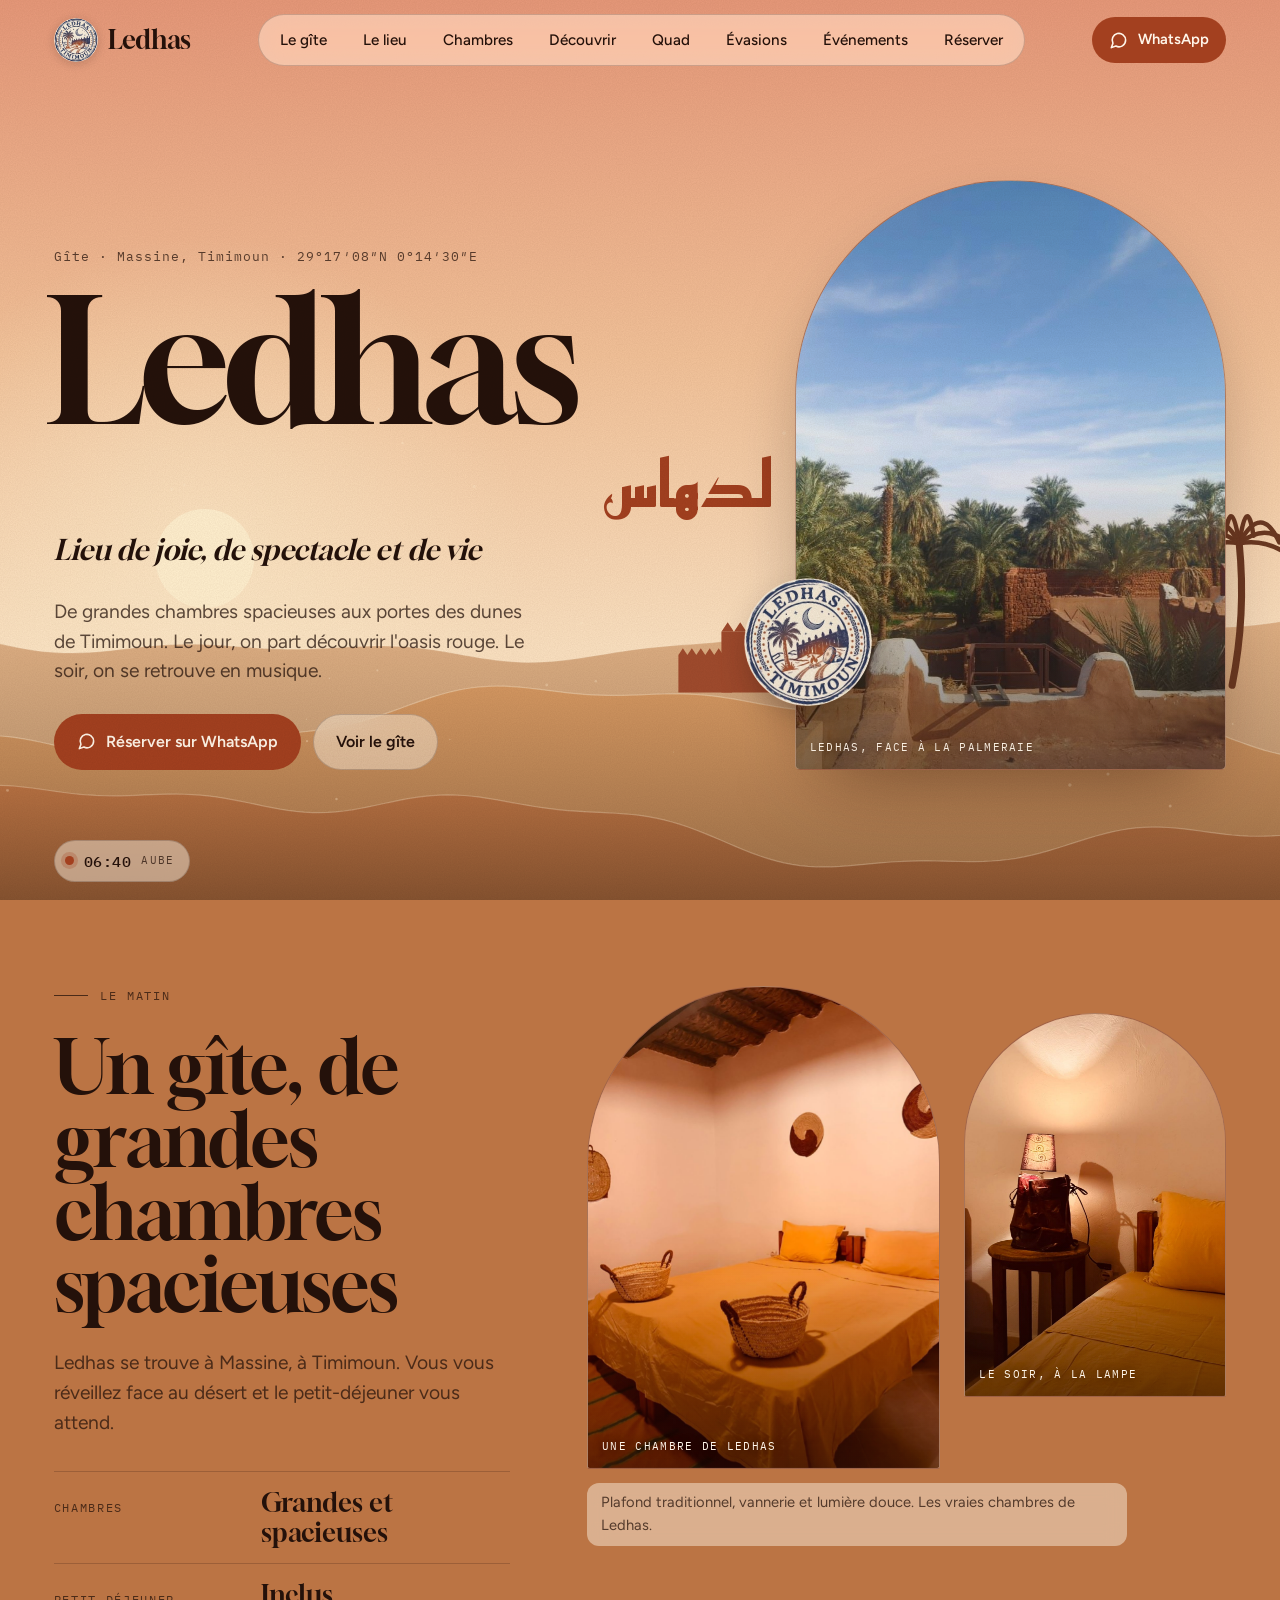
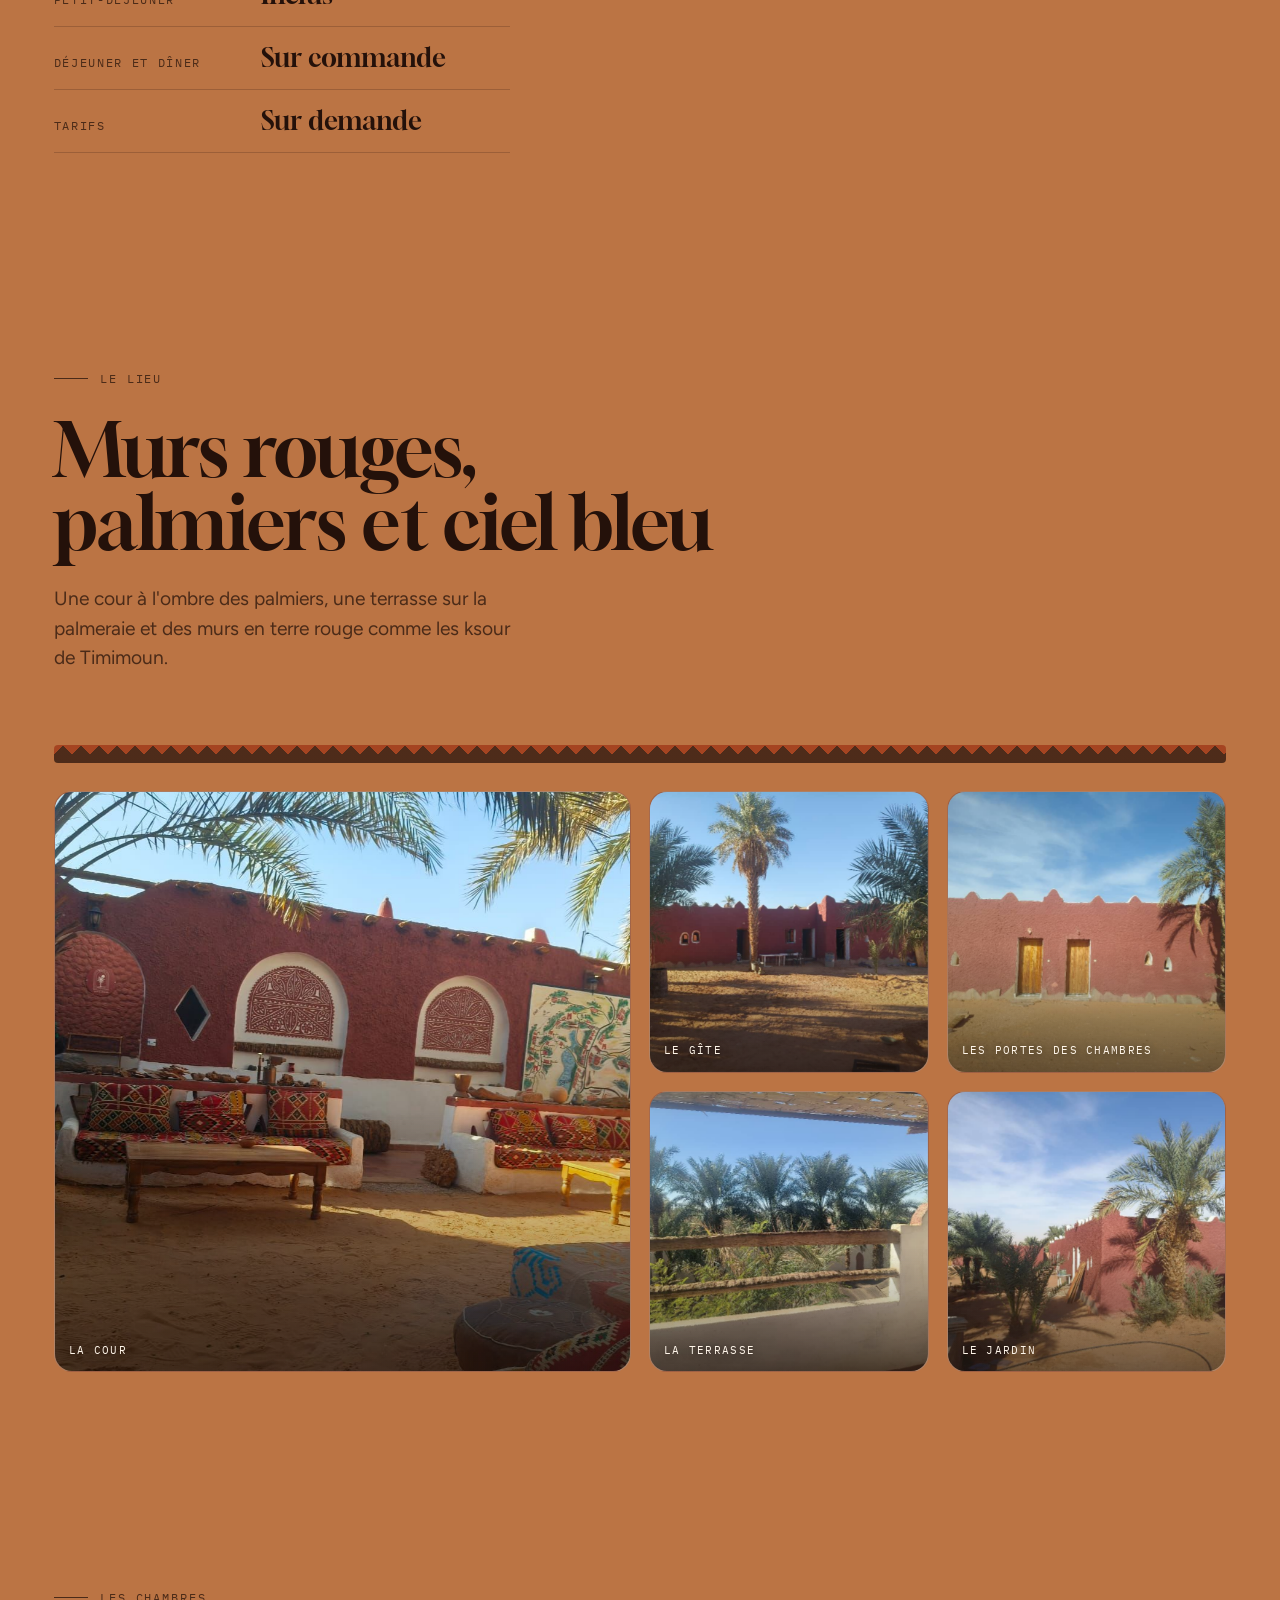
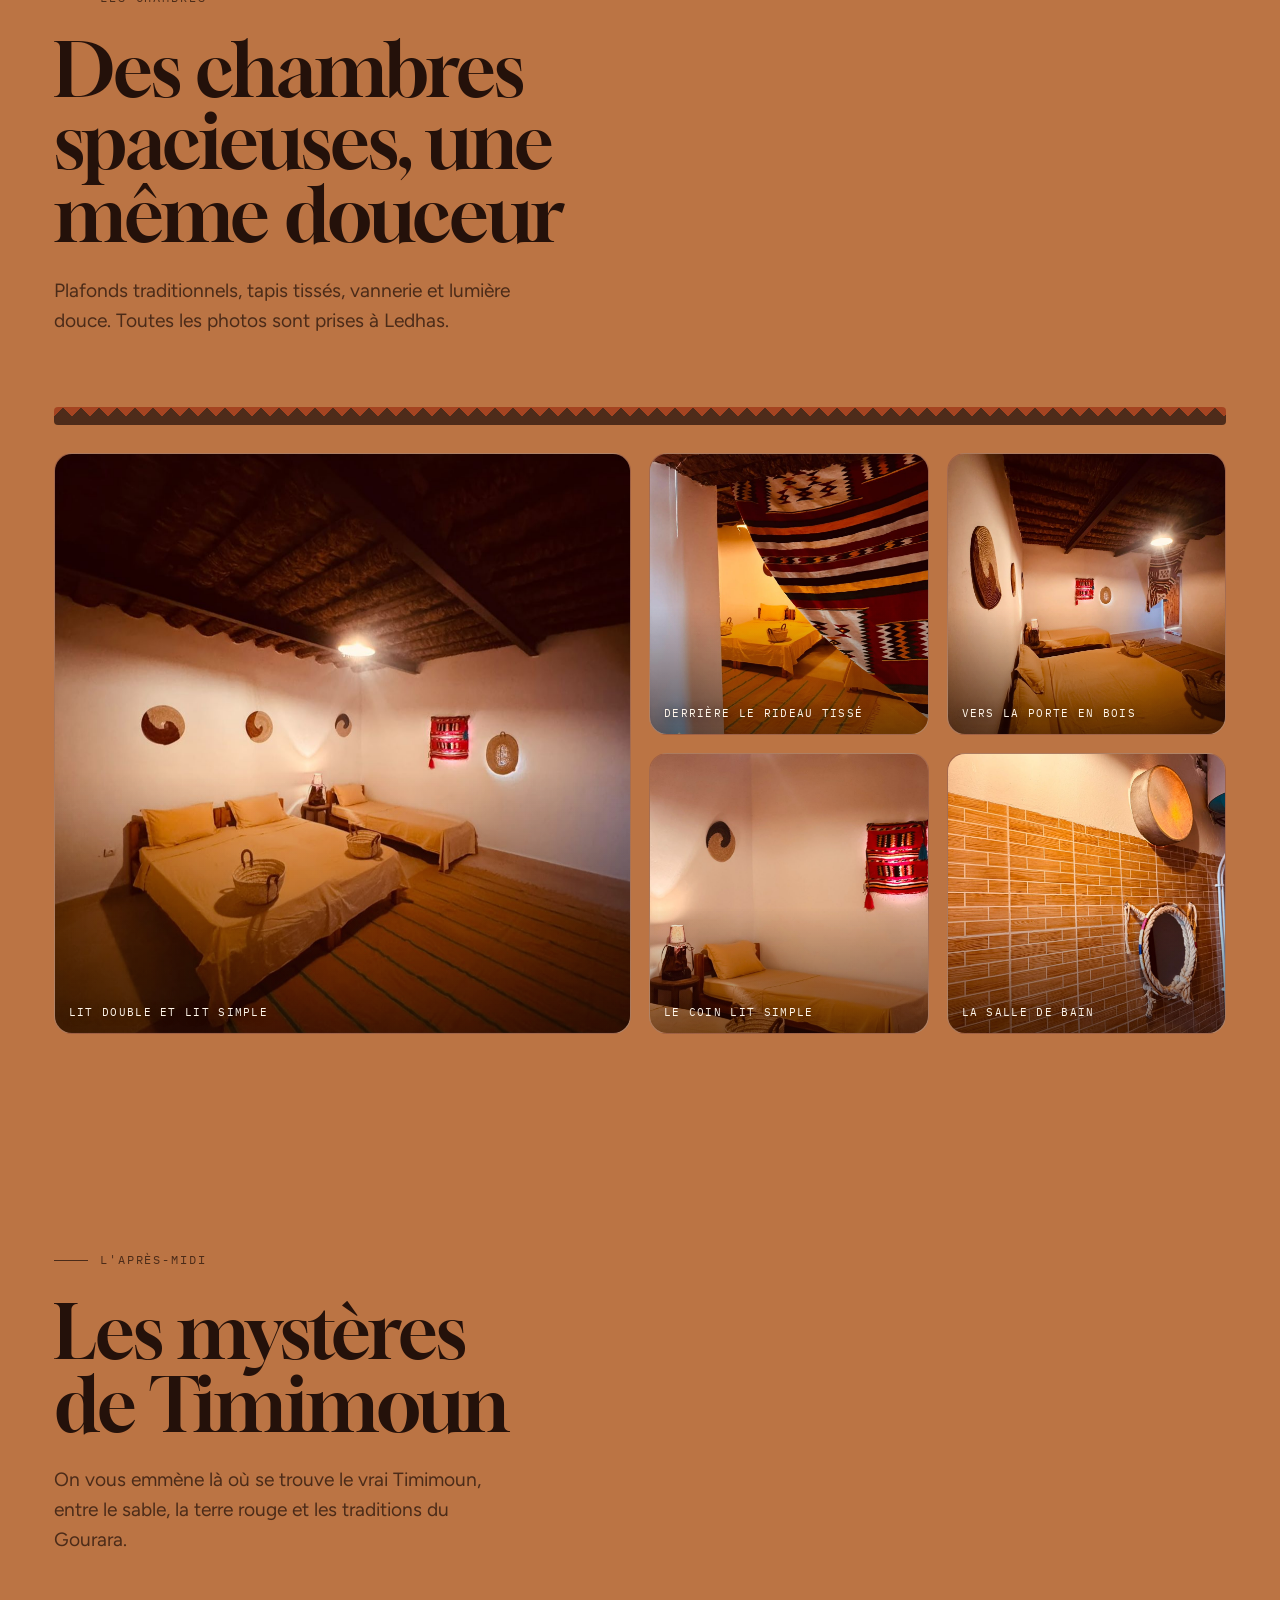
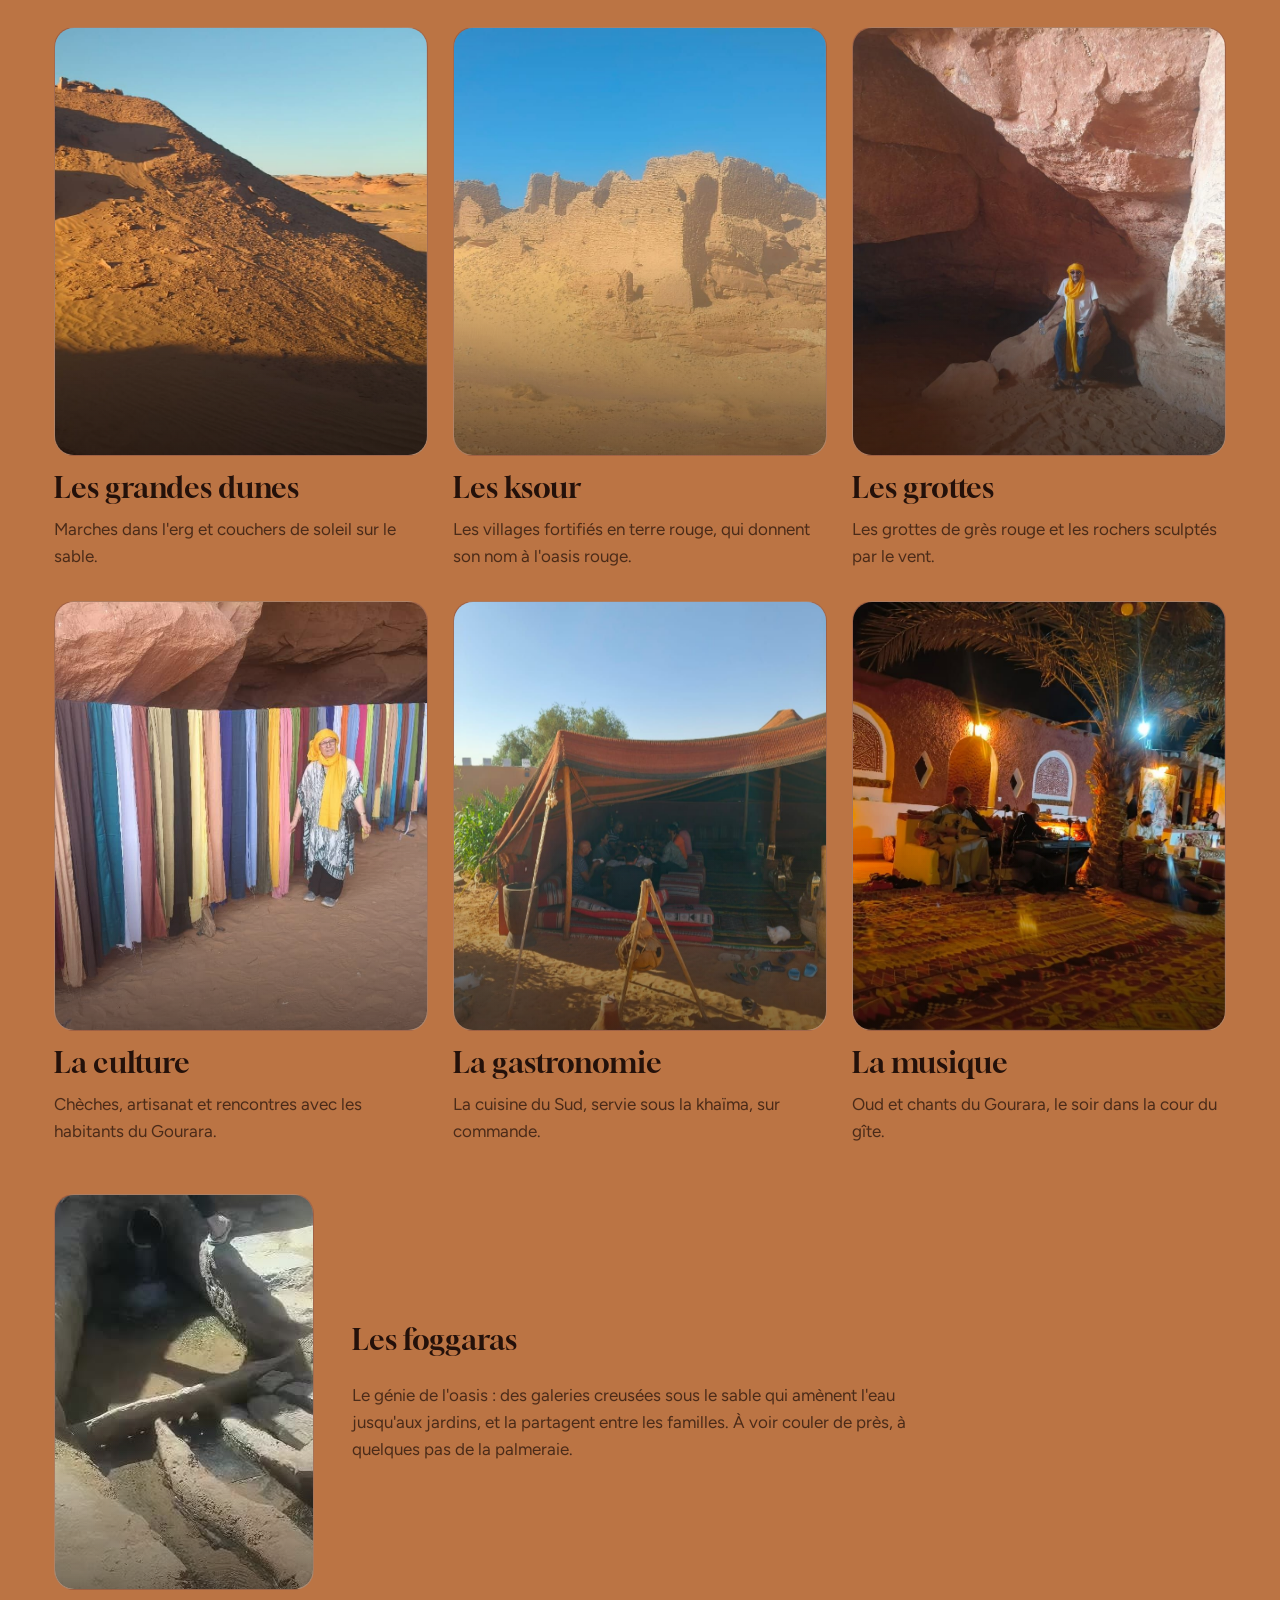
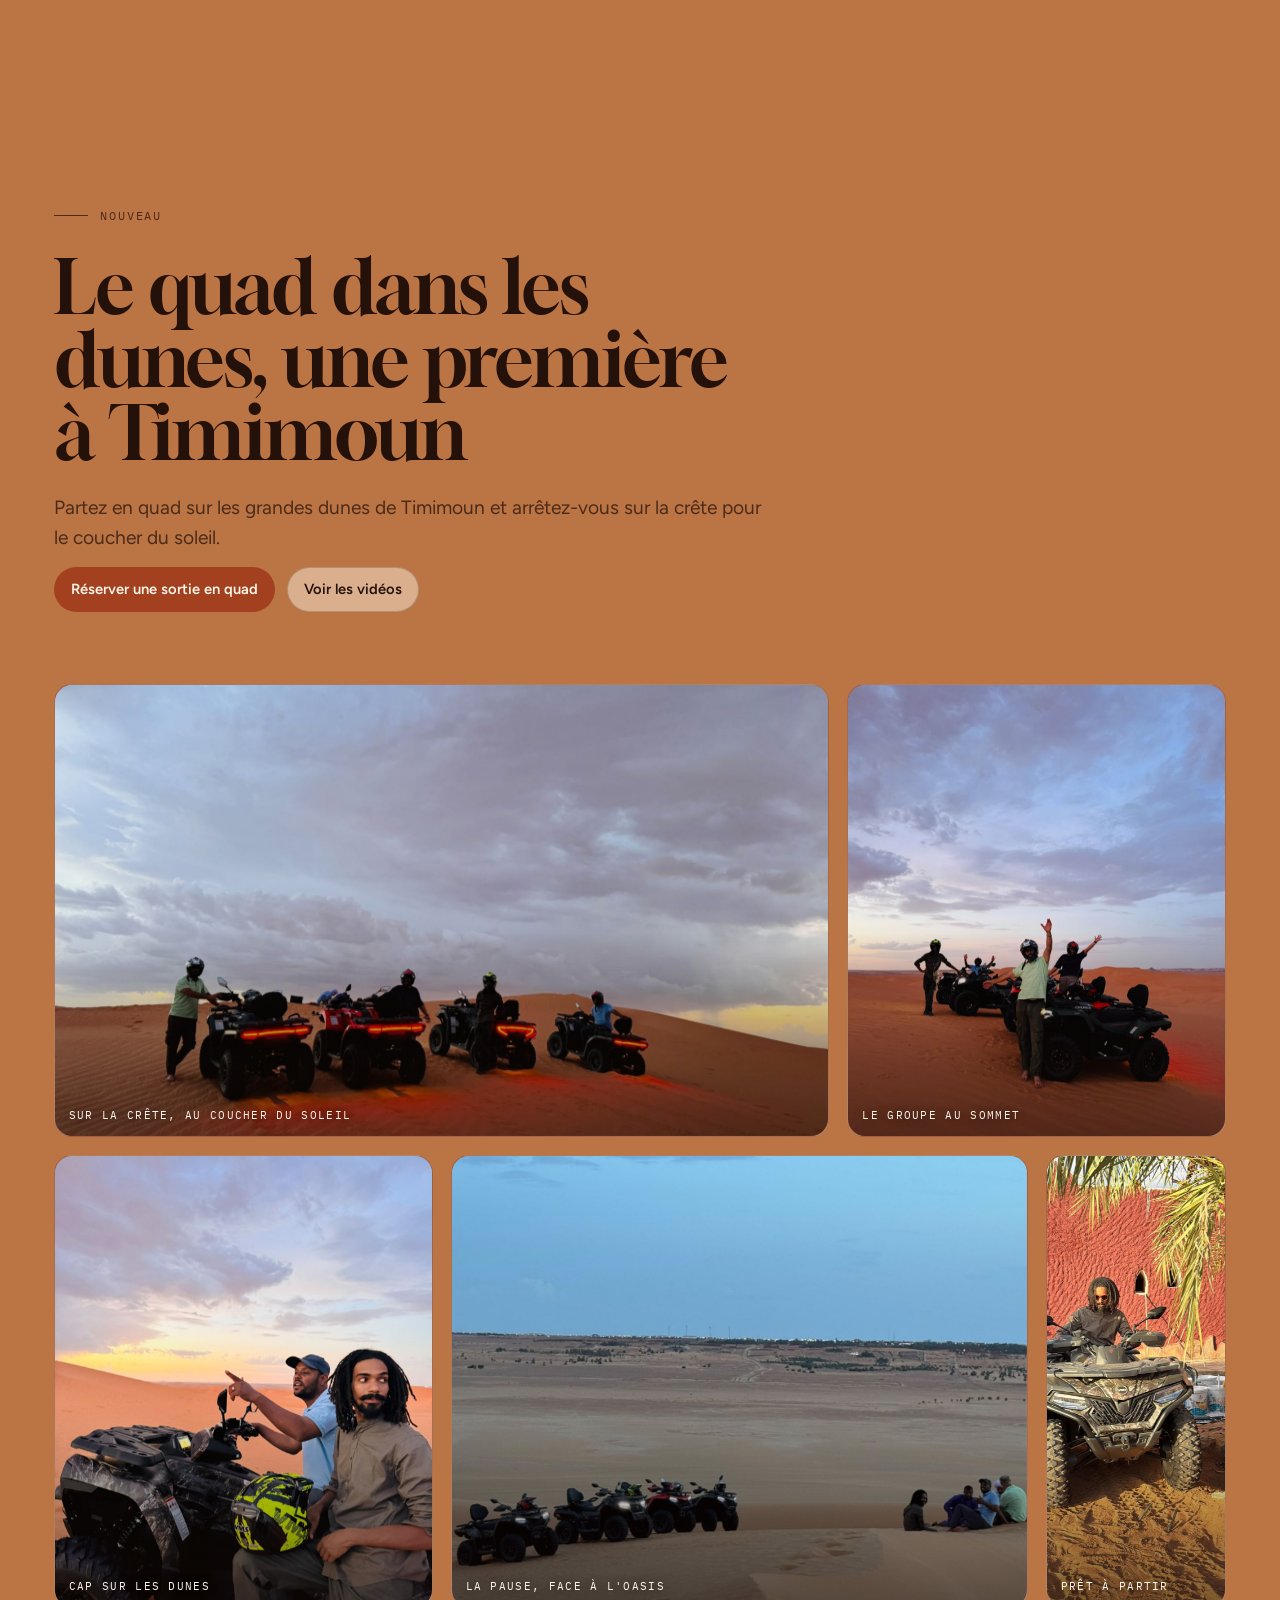
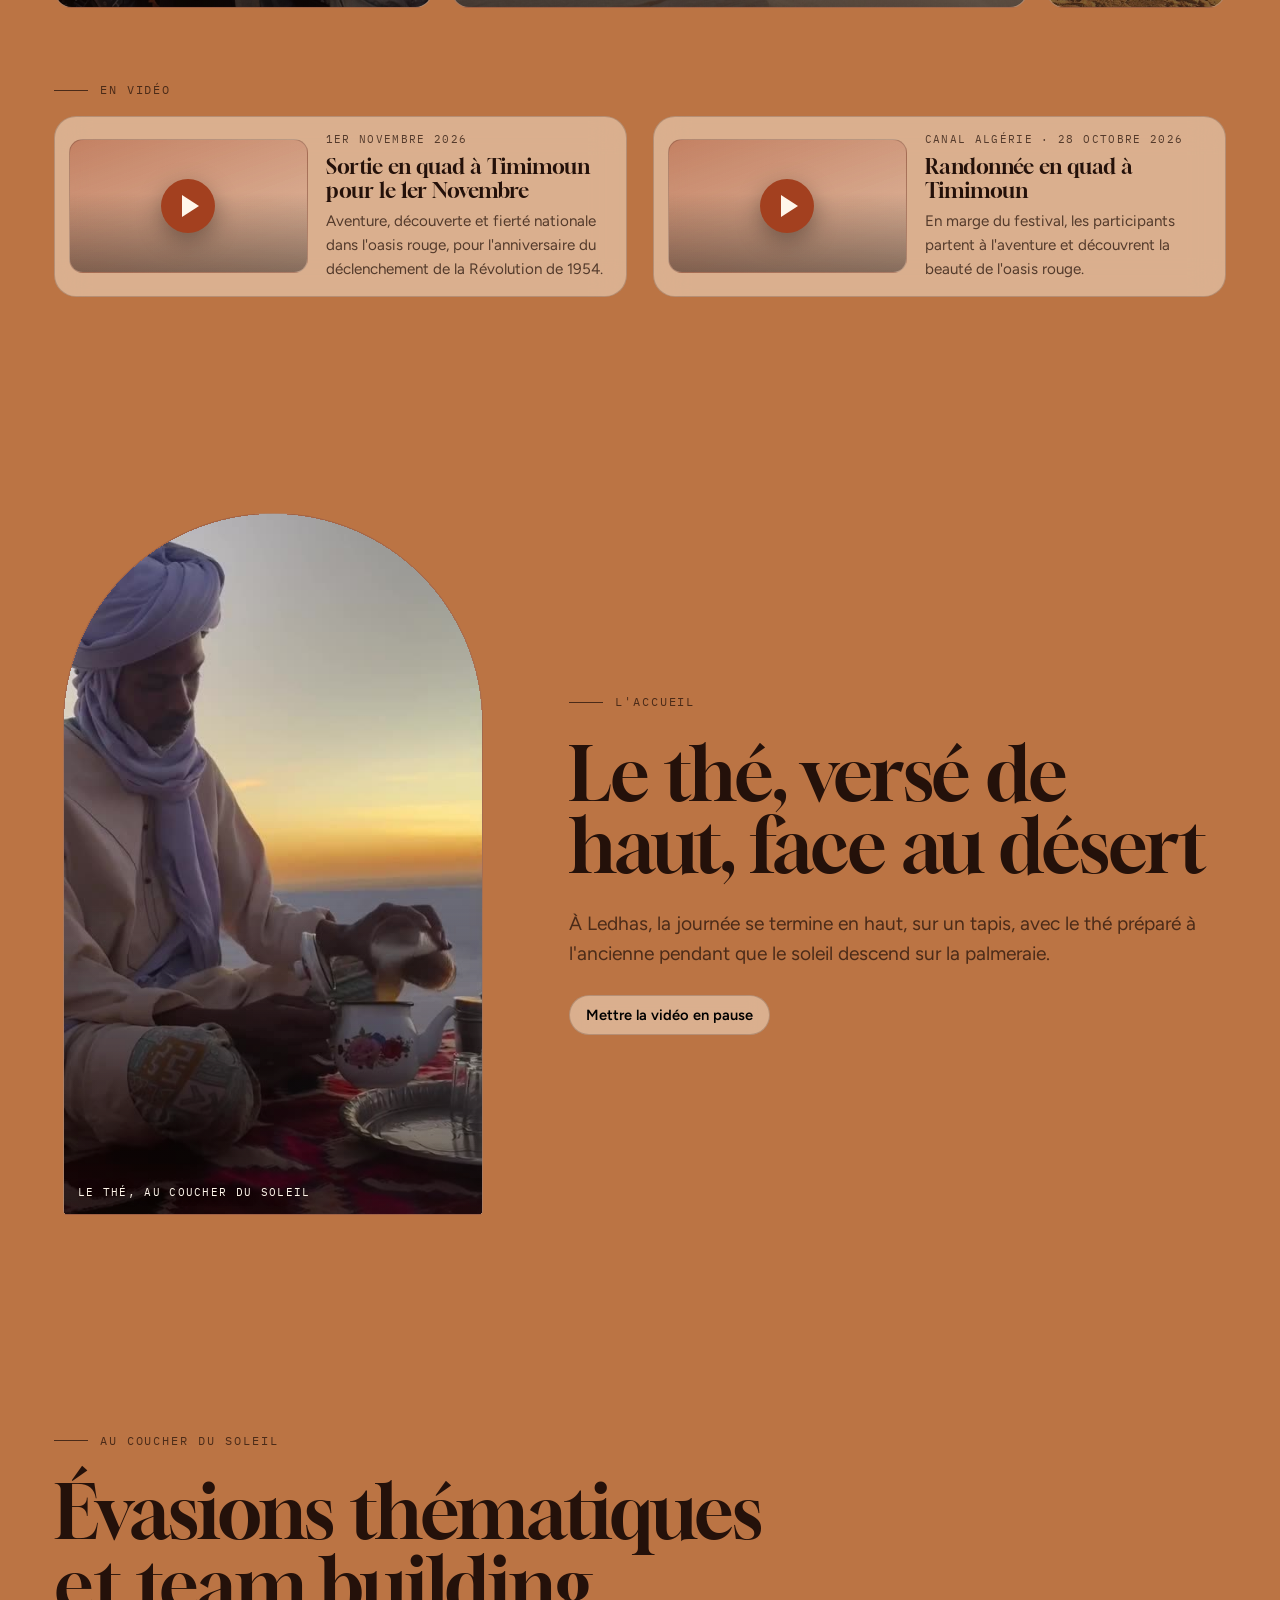
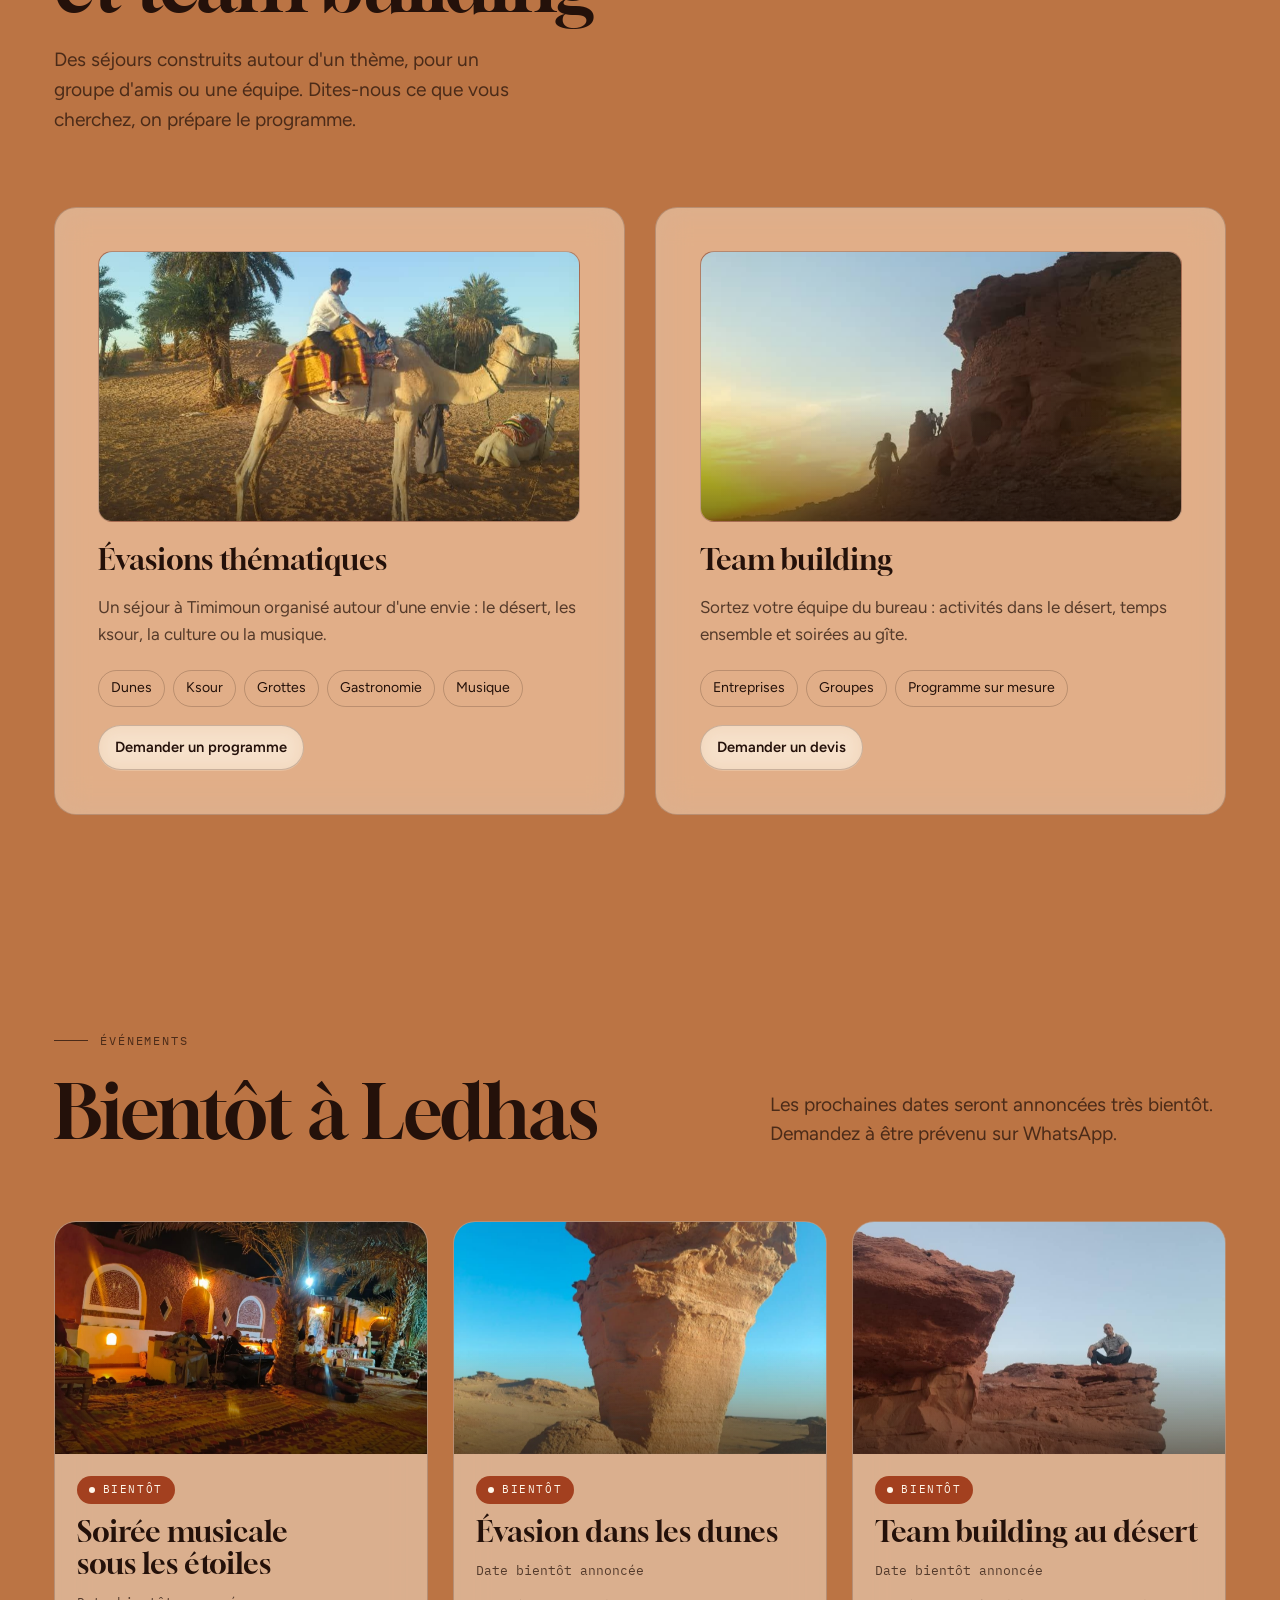
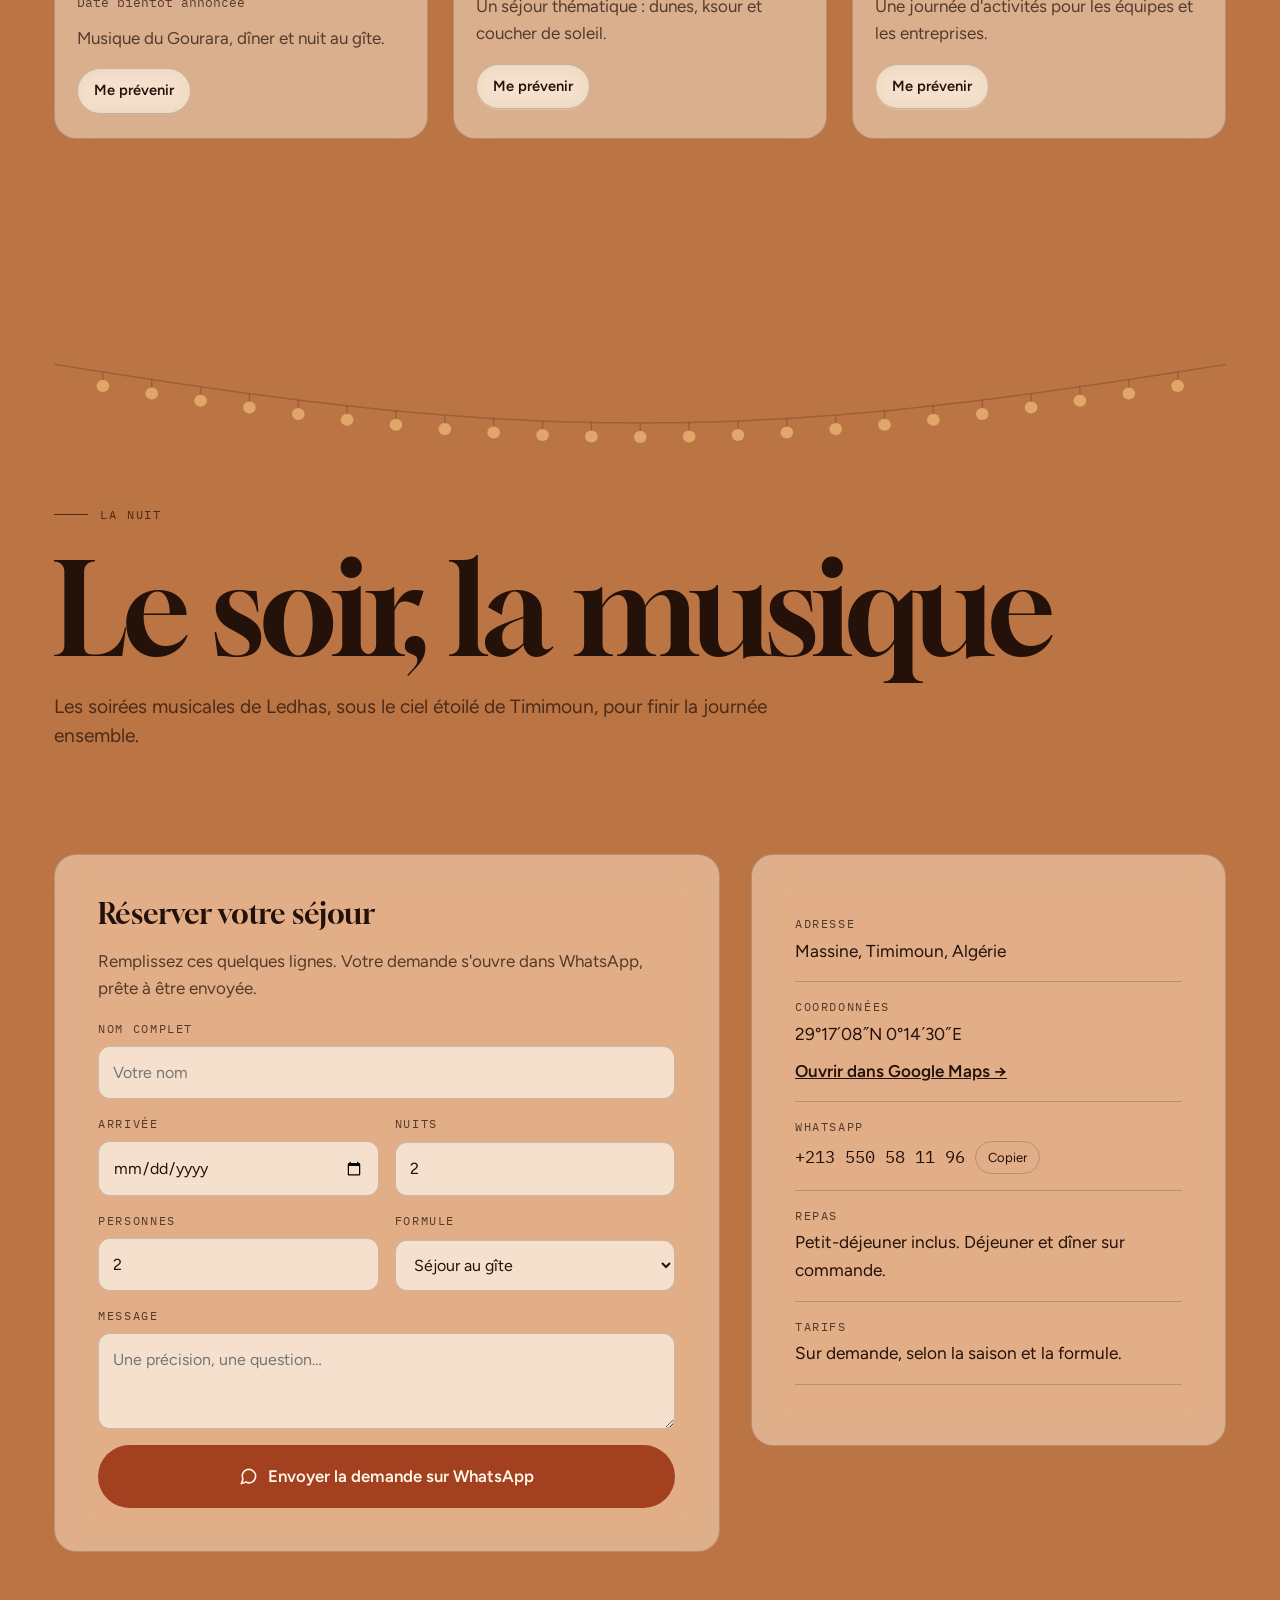
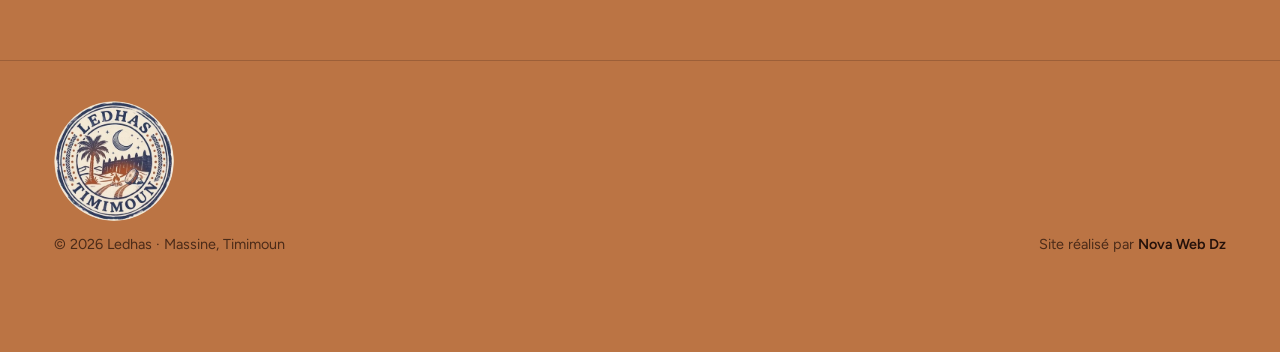
==== index.html @ 70503c8a "Room caption: woven curtain instead of rug Co-Authored-By: Claude Opus 5.5 <noreply@anthropic.com> C" ====
<!doctype html>
<html lang="fr">
<head>
<meta charset="utf-8">
<meta name="viewport" content="width=device-width, initial-scale=1, viewport-fit=cover">
<meta name="theme-color" content="#a3401f">
<meta property="og:title" content="Ledhas · Gîte à Timimoun">
<meta property="og:description" content="Grandes chambres spacieuses à Massine, Timimoun. Quad dans les dunes, évasions thématiques, team building et soirées musicales.">
<meta property="og:type" content="website">
<meta property="og:image" content="https://ledhas.vercel.app/img/patio.jpg">
<style>
:root{color-scheme:light;padding-top:env(safe-area-inset-top,0px);padding-bottom:env(safe-area-inset-bottom,0px)}
body{margin:0;font:14px/1.5 system-ui,-apple-system,"Segoe UI",Roboto,sans-serif}
img{max-width:100%}
[hidden]{display:none!important}
</style>
<title>Ledhas · Gîte à Timimoun</title>
<meta name="claude:viewport-fit-sides" content="cover">
<link rel="icon" type="image/png" href="logo/favicon-64.png">
<link rel="apple-touch-icon" href="logo/apple-touch-icon.png">
<meta name="description" content="Ledhas, gîte à Massine, Timimoun. Grandes chambres spacieuses, petit-déjeuner inclus, découvertes du désert, évasions thématiques, team building et soirées musicales.">
<link rel="preconnect" href="https://fonts.googleapis.com">
<link rel="preconnect" href="https://fonts.gstatic.com" crossorigin>
<link rel="stylesheet" href="https://fonts.googleapis.com/css2?family=Figtree:wght@400;500;600;700&family=Gloock&family=IBM+Plex+Mono:wght@400;500&family=Reem+Kufi:wght@500;700&display=swap">
<style>
/* Layout: a procedural Timimoun sky fixed behind wide, left-weighted full-bleed bands; scrolling moves the day from dawn to night */
:root{
  --ink:#24110a;
  --ink-2:rgba(36,17,10,.74);
  --line:rgba(36,17,10,.2);
  --panel:rgba(255,246,232,.46);
  --panel-strong:rgba(255,246,232,.74);
  --clay:#a3401f;
  --clay-ink:#fff6ea;
  --field:rgba(255,250,242,.66);
  --display:"Gloock","Times New Roman",Georgia,serif;
  --body:"Figtree",system-ui,-apple-system,"Segoe UI",Roboto,sans-serif;
  --mono:"IBM Plex Mono",ui-monospace,Menlo,Consolas,monospace;
  --arabic:"Reem Kufi","Noto Kufi Arabic","Geeza Pro",Tahoma,sans-serif;
  --gutter:clamp(16px,4.2vw,64px);
  color-scheme:light;
}
:root.is-night{
  --ink:#f6ecda;
  --ink-2:rgba(246,236,218,.76);
  --line:rgba(246,236,218,.24);
  --panel:rgba(14,11,28,.4);
  --panel-strong:rgba(14,11,28,.68);
  --clay:#e27a44;
  --clay-ink:#1c0d06;
  --field:rgba(20,16,38,.62);
  color-scheme:dark;
}

*,*::before,*::after{box-sizing:border-box}
html.lenis,html.lenis body{height:auto}
.lenis.lenis-smooth{scroll-behavior:auto!important}
.lenis.lenis-stopped{overflow:hidden}

body{
  background:#e7997a;
  color:var(--ink);
  font-family:var(--body);
  font-size:1.0625rem;
  line-height:1.6;
  -webkit-font-smoothing:antialiased;
  overflow-x:hidden;
  transition:color .7s ease;
}
::selection{background:var(--clay);color:var(--clay-ink)}
a{color:inherit}
:focus-visible{outline:2px solid var(--clay);outline-offset:3px;border-radius:6px}

#sky{position:fixed;inset:0;width:100%;height:100%;display:block;z-index:0;pointer-events:none}
.grain{
  position:fixed;inset:0;z-index:2;pointer-events:none;opacity:.5;mix-blend-mode:multiply;
  background-image:url("data:image/svg+xml;utf8,<svg xmlns='http://www.w3.org/2000/svg' width='180' height='180'><filter id='n'><feTurbulence type='fractalNoise' baseFrequency='.85' numOctaves='2' stitchTiles='stitch'/><feColorMatrix values='0 0 0 0 0.2  0 0 0 0 0.1  0 0 0 0 0.05  0 0 0 .22 0'/></filter><rect width='100%' height='100%' filter='url(%23n)'/></svg>");
}
main,footer{position:relative;z-index:1}

.wrap{
  max-width:1480px;margin-inline:auto;
  padding-left:max(var(--gutter),env(safe-area-inset-left,0px));
  padding-right:max(var(--gutter),env(safe-area-inset-right,0px));
}

/* ---------- Nav ---------- */
.nav{position:fixed;top:0;left:0;right:0;z-index:5;padding-top:env(safe-area-inset-top,0px)}
.nav .wrap{display:flex;align-items:center;justify-content:space-between;gap:16px;padding-block:14px}
.brand{display:flex;align-items:center;gap:10px;text-decoration:none}
.seal-sm{width:44px;height:44px;flex:none;border-radius:50%;box-shadow:0 2px 10px rgba(36,17,10,.18);transition:transform .6s cubic-bezier(.2,.7,.2,1)}
.brand:hover .seal-sm{transform:rotate(-12deg)}
.hero-photo-wrap{position:relative;min-width:0}
.hero-stamp{position:absolute;left:clamp(-64px,-4vw,-24px);bottom:clamp(24px,6vw,64px);width:clamp(104px,10vw,150px);height:auto;border-radius:50%;transform:rotate(-10deg);
  box-shadow:0 14px 36px -10px rgba(36,17,10,.45);z-index:2;pointer-events:none}
@media (max-width:900px){.hero-stamp{left:14px;bottom:14px}}
footer .foot-seal img{width:120px;height:120px;border-radius:50%;display:block}
.brand b{font-family:var(--display);font-weight:400;font-size:1.6rem;letter-spacing:-.01em;line-height:1}
.brand span{font-family:var(--arabic);font-size:1.05rem;color:var(--clay);transition:color .7s}
.links{
  display:flex;gap:4px;padding:5px;border-radius:999px;
  background:var(--panel);border:1px solid var(--line);
  backdrop-filter:blur(14px) saturate(1.3);-webkit-backdrop-filter:blur(14px) saturate(1.3);
  transition:background .7s,border-color .7s;
}
.links a{padding:8px 16px;border-radius:999px;text-decoration:none;font-weight:500;font-size:.95rem;transition:background .25s}
.links a:hover{background:var(--panel-strong)}
@media (max-width:1100px){.links{display:none}}

/* ---------- Buttons ---------- */
.btn{
  display:inline-flex;align-items:center;gap:10px;padding:14px 22px;border-radius:999px;
  font-family:var(--body);font-weight:600;font-size:1rem;text-decoration:none;cursor:pointer;
  border:1px solid transparent;transition:transform .25s ease,background .7s,color .7s,border-color .7s;
}
.btn:hover{transform:translateY(-2px)}
.btn svg{width:19px;height:19px;flex:none}
.btn-wa{background:var(--clay);color:var(--clay-ink)}
.btn-ghost{background:var(--panel);border-color:var(--line);backdrop-filter:blur(10px);-webkit-backdrop-filter:blur(10px)}
.btn-sm{padding:10px 16px;font-size:.92rem}

/* ---------- Clock ---------- */
.clock{
  position:fixed;z-index:4;
  left:max(var(--gutter),env(safe-area-inset-left,0px));
  bottom:calc(18px + env(safe-area-inset-bottom,0px));
  display:flex;align-items:center;gap:10px;padding:8px 14px 8px 10px;border-radius:999px;
  background:var(--panel);border:1px solid var(--line);
  backdrop-filter:blur(14px);-webkit-backdrop-filter:blur(14px);
  font-family:var(--mono);font-size:.8rem;letter-spacing:.04em;
  transition:background .7s,border-color .7s;
}
.clock i{width:9px;height:9px;border-radius:50%;background:var(--clay);box-shadow:0 0 0 4px color-mix(in srgb,var(--clay) 25%,transparent);transition:background .7s}
.clock strong{font-weight:500;font-variant-numeric:tabular-nums;font-size:.95rem}
.clock em{font-style:normal;color:var(--ink-2);text-transform:uppercase;letter-spacing:.12em;font-size:.7rem}

/* ---------- Type ---------- */
.kicker{
  display:flex;align-items:center;gap:12px;
  font-family:var(--mono);font-size:.76rem;text-transform:uppercase;letter-spacing:.16em;color:var(--ink-2);
}
.kicker::before{content:"";width:34px;height:1px;background:currentColor}
h1,h2,h3{font-family:var(--display);font-weight:400;margin:0;text-wrap:balance}
h2{font-size:clamp(2.5rem,5.8vw,5rem);line-height:.98;letter-spacing:-.015em;max-width:15ch}
h3{font-size:clamp(1.5rem,2.3vw,2rem);line-height:1.08}
p{margin:0;max-width:60ch}
.lead{font-size:clamp(1.12rem,1.5vw,1.3rem);color:var(--ink-2);line-height:1.55}

/* ---------- Hero ---------- */
.hero{min-height:min(94svh,920px);display:grid;align-content:end}
.hero .wrap{padding-block:clamp(130px,20vh,220px) clamp(70px,12vh,140px);display:grid;gap:22px;width:100%}
.coords{font-family:var(--mono);font-size:.8rem;letter-spacing:.08em;color:var(--ink-2)}
.name{font-size:clamp(4.6rem,13.5vw,12.5rem);line-height:.82;letter-spacing:-.035em;margin-left:-.04em}
.name-ar{font-family:var(--arabic);font-weight:700;font-size:clamp(2rem,5.4vw,4rem);line-height:1;color:var(--clay);transition:color .7s}
.tagline{font-family:var(--display);font-size:clamp(1.3rem,2.2vw,1.8rem);font-style:italic;line-height:1.2;color:var(--ink);margin:-6px 0 0}
.hero-row{display:flex;flex-wrap:wrap;align-items:flex-end;justify-content:space-between;gap:28px 48px;margin-top:8px}
.hero-row .lead{max-width:40ch}
.ctas{display:flex;flex-wrap:wrap;gap:12px}

/* ---------- Bands ---------- */
.band{padding-block:clamp(84px,12vh,150px)}
.split{display:grid;grid-template-columns:minmax(0,5fr) minmax(0,7fr);gap:clamp(36px,6vw,96px);align-items:start}
.split > *{min-width:0}
.stack{display:grid;gap:26px;align-content:start}
@media (max-width:960px){.split{grid-template-columns:minmax(0,1fr)}}

.facts{margin:8px 0 0;display:grid;border-top:1px solid var(--line);transition:border-color .7s}
.facts div{display:grid;grid-template-columns:minmax(0,1fr) minmax(0,1.3fr);gap:16px;padding-block:16px;border-bottom:1px solid var(--line);align-items:baseline;transition:border-color .7s}
.facts dt{font-family:var(--mono);font-size:.74rem;text-transform:uppercase;letter-spacing:.14em;color:var(--ink-2)}
.facts dd{margin:0;font-family:var(--display);font-size:clamp(1.3rem,2vw,1.6rem);line-height:1.15}

.arches{display:grid;grid-template-columns:repeat(3,minmax(0,1fr));gap:clamp(12px,2vw,26px);align-items:end}
.arch{
  position:relative;max-width:100%;aspect-ratio:3/4.6;border-radius:999px 999px 14px 14px;overflow:hidden;
  border:1px solid var(--line);
  background:
    repeating-linear-gradient(135deg,color-mix(in srgb,var(--ink) 6%,transparent) 0 1px,transparent 1px 12px),
    linear-gradient(180deg,color-mix(in srgb,var(--clay) 48%,transparent),color-mix(in srgb,var(--clay) 10%,transparent)),
    var(--panel);
  backdrop-filter:blur(6px);-webkit-backdrop-filter:blur(6px);
  display:flex;flex-direction:column;justify-content:space-between;padding:22% 16px 18px;
  transition:border-color .7s;
}
.arch:nth-child(2){aspect-ratio:3/5.4}
.arch small{font-family:var(--mono);font-size:.68rem;letter-spacing:.14em;text-transform:uppercase;color:var(--ink-2);text-align:center}
.arch span{font-family:var(--display);font-size:clamp(1.1rem,1.8vw,1.5rem);line-height:1.1}
.note{font-size:.92rem;color:var(--ink-2);margin-top:14px;display:inline-block;padding:8px 14px;border-radius:12px;background:var(--panel);backdrop-filter:blur(10px);-webkit-backdrop-filter:blur(10px)}

/* Discover */
.head-row{display:flex;flex-wrap:wrap;justify-content:space-between;align-items:flex-end;gap:24px 64px;margin-bottom:clamp(40px,6vw,72px)}
.head-row .stack{max-width:780px}
.head-row > p{max-width:38ch}
.grid6{display:grid;grid-template-columns:repeat(3,minmax(0,1fr));border-top:1px solid var(--line);transition:border-color .7s}
.grid6 article{padding:28px 28px 36px 0;border-bottom:1px solid var(--line);display:grid;gap:10px;align-content:start;min-width:0;transition:border-color .7s}
.grid6 article + article{padding-left:28px}
.grid6 article:nth-child(3n+1){padding-left:0}
.grid6 article:not(:nth-child(3n)){border-right:1px solid var(--line)}
.grid6 p{color:var(--ink-2)}
.glyph{width:44px;height:44px;color:var(--clay);transition:color .7s}
@media (max-width:900px){
  .grid6{grid-template-columns:repeat(2,minmax(0,1fr))}
  .grid6 article,.grid6 article + article{padding:24px 20px 28px 0;border-right:none}
  .grid6 article:nth-child(2n){padding-left:20px;border-left:1px solid var(--line)}
}
@media (max-width:560px){
  .grid6{grid-template-columns:minmax(0,1fr)}
  .grid6 article:nth-child(2n){padding-left:0;border-left:none}
}

/* Escapes */
.duo{display:grid;grid-template-columns:repeat(2,minmax(0,1fr));gap:clamp(16px,2.4vw,32px)}
.card{
  padding:clamp(26px,3.4vw,44px);border-radius:22px;background:var(--panel);border:1px solid var(--line);
  backdrop-filter:blur(16px) saturate(1.2);-webkit-backdrop-filter:blur(16px) saturate(1.2);
  display:grid;gap:18px;align-content:start;min-width:0;transition:background .7s,border-color .7s;
}
.card p{color:var(--ink-2)}
.chips{display:flex;flex-wrap:wrap;gap:8px;padding:0;margin:4px 0 0;list-style:none}
.chips li{padding:6px 12px;border-radius:999px;border:1px solid var(--line);font-size:.88rem;transition:border-color .7s}
@media (max-width:760px){.duo{grid-template-columns:minmax(0,1fr)}}

/* Night */
.night-title{font-size:clamp(3.2rem,10vw,8.5rem);line-height:.9;letter-spacing:-.03em;max-width:12ch}
.book{display:grid;grid-template-columns:minmax(0,7fr) minmax(0,5fr);gap:clamp(16px,2.4vw,32px);margin-top:clamp(56px,8vw,110px);align-items:start}
@media (max-width:960px){.book{grid-template-columns:minmax(0,1fr)}}
form{display:grid;grid-template-columns:repeat(2,minmax(0,1fr));gap:16px}
form .full{grid-column:1/-1}
@media (max-width:560px){form{grid-template-columns:minmax(0,1fr)}}
label{display:grid;gap:7px;font-family:var(--mono);font-size:.72rem;letter-spacing:.14em;text-transform:uppercase;color:var(--ink-2);min-width:0}
input,select,textarea{
  font:inherit;font-family:var(--body);font-size:1rem;letter-spacing:0;text-transform:none;color:var(--ink);
  background:var(--field);border:1px solid var(--line);border-radius:12px;padding:13px 14px;width:100%;min-width:0;
  transition:border-color .2s,background .7s,color .7s;
}
textarea{min-height:96px;resize:vertical}
input:focus,select:focus,textarea:focus{outline:none;border-color:var(--clay)}
.send{justify-content:center;width:100%;padding-block:17px;font-size:1.05rem}
.info{display:grid;gap:0}
.info div{padding-block:16px;border-bottom:1px solid var(--line);display:grid;gap:4px;transition:border-color .7s}
.info div:first-child{padding-top:0}
.info dt{font-family:var(--mono);font-size:.72rem;letter-spacing:.14em;text-transform:uppercase;color:var(--ink-2)}
.info dd{margin:0;font-size:1.08rem}
.num{display:flex;flex-wrap:wrap;align-items:center;gap:10px}
.num code{font-family:var(--mono);font-size:1.05rem;user-select:all}
.copy{font:inherit;font-size:.82rem;padding:5px 12px;border-radius:999px;border:1px solid var(--line);background:transparent;color:var(--ink);cursor:pointer}
.maplink{display:inline-flex;gap:8px;align-items:center;margin-top:6px;font-weight:600}

footer .wrap{display:flex;flex-wrap:wrap;justify-content:space-between;gap:12px;padding-block:40px calc(96px + env(safe-area-inset-bottom,0px));border-top:1px solid var(--line);font-size:.9rem;color:var(--ink-2);transition:border-color .7s}
footer .foot-seal{flex-basis:100%}
footer a{text-decoration:none;font-weight:600;color:var(--ink)}

/* ---------- Photos ---------- */
.ph{
  position:relative;overflow:hidden;max-width:100%;margin:0;
  background:linear-gradient(160deg,color-mix(in srgb,var(--clay) 55%,transparent),color-mix(in srgb,var(--clay) 12%,transparent)),var(--panel);
  border:1px solid var(--line);
}
.ph img{position:absolute;inset:0;width:100%;height:100%;object-fit:cover;display:block;transition:transform 1.2s cubic-bezier(.2,.7,.2,1),opacity .4s}
.ph img.broken{opacity:0}
.ph figcaption{
  position:absolute;left:14px;right:14px;bottom:12px;z-index:1;
  font-family:var(--mono);font-size:.68rem;letter-spacing:.12em;text-transform:uppercase;color:#fff6ea;
  text-shadow:0 1px 8px rgba(0,0,0,.55);
}
.ph::after{content:"";position:absolute;inset:0;background:linear-gradient(180deg,transparent 55%,rgba(20,8,4,.55));pointer-events:none}

/* Hero with arch photo */
.hero-grid{display:grid;grid-template-columns:minmax(0,1.25fr) minmax(0,.75fr);gap:clamp(28px,5vw,80px);align-items:end}
.hero-grid > *{min-width:0}
.hero-text{display:grid;gap:22px}
.hero-photo{aspect-ratio:3/4.1;border-radius:999px 999px 22px 22px;box-shadow:0 30px 80px -30px rgba(40,12,4,.55)}
@media (max-width:900px){
  .hero-grid{grid-template-columns:minmax(0,1fr)}
  .hero-photo{aspect-ratio:4/4.4;max-height:520px;width:100%}
}

/* Gîte arches now hold photos */
.arches .ph{aspect-ratio:3/4.6;border-radius:999px 999px 14px 14px}
.arches .ph:nth-child(2){aspect-ratio:3/5.4}

.rooms{display:grid;grid-template-columns:minmax(0,1.35fr) minmax(0,1fr);gap:clamp(12px,2vw,24px);align-items:end}
.rooms .ph{border-radius:999px 999px 16px 16px}
.room-a{aspect-ratio:3/4.1}
.room-b{aspect-ratio:3/4.4;margin-bottom:clamp(24px,6vw,72px)}
.rooms .ph:hover img{transform:scale(1.04)}

/* String lights over the night section */
.garland{display:block;width:100%;height:clamp(60px,8vw,110px);margin-bottom:clamp(20px,4vw,48px);color:var(--line)}
.garland .bulb{fill:#ffd08a;opacity:.55;transition:opacity .7s}
:root.is-night .garland .bulb{opacity:1;filter:drop-shadow(0 0 6px #ffb14d) drop-shadow(0 0 14px rgba(255,170,70,.6));animation:glow 2.4s ease-in-out infinite}
@keyframes glow{50%{opacity:.7}}

/* ---------- Animation helpers ---------- */
.anim .hero .name{overflow:hidden;padding-bottom:.06em}
.anim .hero .name .ch{display:inline-block;will-change:transform}
.anim h2 .w{display:inline-block;overflow:hidden;vertical-align:top;padding-bottom:.08em;margin-bottom:-.08em}
.anim h2 .w > span{display:inline-block;will-change:transform}
.anim .kicker::before{transform:scaleX(0);transform-origin:left center;transition:transform .9s cubic-bezier(.2,.7,.2,1) .15s}
.anim .kicker.on::before{transform:scaleX(1)}
.ph img,.ph video{will-change:transform}
.ph:hover img{filter:brightness(1.07) saturate(1.08)}
.ph img{transition:filter .5s ease,opacity .4s}
.btn{position:relative;overflow:hidden}
.btn::after{content:"";position:absolute;inset:0;background:linear-gradient(110deg,transparent 30%,rgba(255,255,255,.28) 50%,transparent 70%);transform:translateX(-120%);transition:transform .8s ease}
.btn:hover::after{transform:translateX(120%)}

/* Tea video */
.tea{display:grid;grid-template-columns:minmax(0,.8fr) minmax(0,1.2fr);gap:clamp(28px,6vw,96px);align-items:center}
.tea > *{min-width:0}
.tea-video{aspect-ratio:478/850;max-height:78vh;border-radius:999px 999px 20px 20px;justify-self:center;width:min(100%,420px)}
.tea-video video{position:absolute;inset:0;width:100%;height:100%;object-fit:cover;display:block}
@media (max-width:820px){.tea{grid-template-columns:minmax(0,1fr)}.tea-video{width:min(100%,340px)}}

/* YouTube cards */
.yt-row{display:grid;gap:16px;margin-top:clamp(40px,6vw,72px)}
.yt-grid{display:grid;grid-template-columns:repeat(2,minmax(0,1fr));gap:clamp(14px,2vw,26px)}
.yt{display:grid;grid-template-columns:minmax(0,1fr) minmax(0,1.2fr);gap:18px;align-items:center;padding:14px;border-radius:22px;text-decoration:none;
  background:var(--panel);border:1px solid var(--line);backdrop-filter:blur(16px);-webkit-backdrop-filter:blur(16px);transition:background .7s,border-color .7s,transform .3s}
.yt:hover{transform:translateY(-3px)}
.yt-thumb{display:block;aspect-ratio:16/9;border-radius:14px}
.yt-thumb::after{background:linear-gradient(180deg,transparent 40%,rgba(20,8,4,.45))}
.yt-play{position:absolute;left:50%;top:50%;width:54px;height:54px;margin:-27px 0 0 -27px;border-radius:50%;background:var(--clay);z-index:1;box-shadow:0 8px 24px rgba(0,0,0,.35)}
.yt-play::before{content:"";position:absolute;left:21px;top:16px;border-left:17px solid var(--clay-ink);border-top:11px solid transparent;border-bottom:11px solid transparent}
.yt-meta{display:grid;gap:6px;min-width:0}
.yt-meta small{font-family:var(--mono);font-size:.7rem;letter-spacing:.12em;text-transform:uppercase;color:var(--ink-2)}
.yt-meta strong{font-family:var(--display);font-weight:400;font-size:1.3rem;line-height:1.15}
.yt-meta span{color:var(--ink-2);font-size:.95rem}
@media (max-width:1000px){.yt-grid{grid-template-columns:minmax(0,1fr)}}
@media (max-width:520px){.yt{grid-template-columns:minmax(0,1fr)}}

/* Quad section */
.quad-grid{display:grid;grid-template-columns:repeat(6,minmax(0,1fr));grid-auto-rows:clamp(150px,17vw,240px);gap:clamp(10px,1.4vw,18px)}
.quad-grid .ph{border-radius:18px;padding:0;cursor:zoom-in;font:inherit;color:inherit;text-align:left}
.quad-grid .ph:hover img{transform:scale(1.04)}
.q-wide{grid-column:span 4;grid-row:span 2}
.q-tall{grid-column:span 2;grid-row:span 2}
.q-wide2{grid-column:span 3;grid-row:span 2}
.q-small{grid-column:span 1;grid-row:span 2}
@media (max-width:900px){
  .quad-grid{grid-template-columns:repeat(2,minmax(0,1fr));grid-auto-rows:clamp(150px,40vw,260px)}
  .q-wide,.q-wide2{grid-column:span 2;grid-row:span 1}
  .q-tall,.q-small{grid-column:span 1;grid-row:span 1}
}

/* Gallery of real rooms */
.gallery{display:grid;grid-template-columns:repeat(4,minmax(0,1fr));grid-auto-rows:clamp(180px,22vw,300px);gap:clamp(10px,1.4vw,18px)}
.gallery .ph{border-radius:18px;padding:0;cursor:zoom-in;font:inherit;color:inherit;text-align:left}
.gallery .g-big{grid-column:span 2;grid-row:span 2}
.gallery .ph:hover img{transform:scale(1.04)}
@media (max-width:760px){.gallery{grid-template-columns:repeat(2,minmax(0,1fr));grid-auto-rows:clamp(150px,44vw,240px)}.gallery .g-big{grid-row:span 1;grid-column:span 2}}
.kilim{
  height:18px;margin:0 0 clamp(18px,2.4vw,28px);border-radius:4px;opacity:.9;
  background:
    linear-gradient(135deg,var(--clay) 25%,transparent 25%) 0 0/18px 18px,
    linear-gradient(225deg,var(--clay) 25%,transparent 25%) 0 0/18px 18px,
    linear-gradient(90deg,color-mix(in srgb,var(--ink) 80%,transparent),color-mix(in srgb,var(--ink) 80%,transparent));
}
dialog#viewer{padding:0;border:0;background:transparent;max-width:min(92vw,900px);max-height:92vh}
dialog#viewer::backdrop{background:rgba(10,6,4,.82)}
dialog#viewer img{display:block;max-width:100%;max-height:88vh;border-radius:14px}
#viewerClose{position:absolute;top:10px;right:10px;width:40px;height:40px;border-radius:50%;border:0;background:rgba(0,0,0,.55);color:#fff;font-size:1.5rem;cursor:pointer}

/* Discover tiles */
.tiles{display:grid;grid-template-columns:repeat(3,minmax(0,1fr));gap:clamp(18px,2.4vw,32px) clamp(16px,2vw,28px)}
.tile{display:grid;gap:12px;align-content:start;min-width:0}
.tile .ph{aspect-ratio:4/4.6;border-radius:20px}
.tile:hover .ph img{transform:scale(1.05)}
.tile h3{margin-top:4px}
.tile p{color:var(--ink-2)}
@media (max-width:900px){.tiles{grid-template-columns:repeat(2,minmax(0,1fr))}}
@media (max-width:560px){.tiles{grid-template-columns:minmax(0,1fr)}.tile .ph{aspect-ratio:4/3.4}}

.tile-wide{grid-column:1/-1;grid-template-columns:minmax(0,260px) minmax(0,1fr);gap:clamp(18px,3vw,40px);align-items:center;margin-top:clamp(8px,1.5vw,18px)}
.tile-wide .ph{aspect-ratio:368/560}
.tile-wide p{max-width:52ch}
@media (max-width:560px){.tile-wide{grid-template-columns:minmax(0,150px) minmax(0,1fr)}.tile-wide .ph{aspect-ratio:368/600}}

/* Escape cards with photo */
.card .ph{aspect-ratio:16/9;border-radius:14px;margin-bottom:4px}

/* Events */
.events{display:grid;grid-template-columns:repeat(3,minmax(0,1fr));gap:clamp(14px,2vw,26px);margin-top:clamp(40px,6vw,72px)}
.event{
  display:grid;grid-template-rows:auto 1fr;border-radius:22px;overflow:hidden;min-width:0;
  background:var(--panel);border:1px solid var(--line);
  backdrop-filter:blur(16px);-webkit-backdrop-filter:blur(16px);transition:background .7s,border-color .7s;
}
.event .ph{aspect-ratio:16/10;border:0;border-radius:0}
.event-body{display:grid;gap:12px;padding:22px 22px 24px;align-content:start}
.badge{
  justify-self:start;display:inline-flex;align-items:center;gap:8px;padding:5px 12px;border-radius:999px;
  background:var(--clay);color:var(--clay-ink);font-family:var(--mono);font-size:.7rem;letter-spacing:.14em;text-transform:uppercase;transition:background .7s,color .7s;
}
.badge::before{content:"";width:6px;height:6px;border-radius:50%;background:currentColor;animation:pulse 1.8s ease-in-out infinite}
@keyframes pulse{50%{opacity:.25}}
.event-date{font-family:var(--mono);font-size:.82rem;color:var(--ink-2)}
.event p{color:var(--ink-2)}
.event .btn{justify-self:start;margin-top:4px}
@media (max-width:900px){.events{grid-template-columns:minmax(0,1fr)}.event{grid-template-columns:minmax(0,.9fr) minmax(0,1.1fr);grid-template-rows:none}.event .ph{aspect-ratio:auto;min-height:100%}}
@media (max-width:560px){.event{grid-template-columns:minmax(0,1fr)}.event .ph{aspect-ratio:16/10}}

.credits{font-size:.78rem;max-width:none;flex-basis:100%}

@media (max-width:640px){
  .clock{bottom:calc(14px + env(safe-area-inset-bottom,0px));padding:6px 12px 6px 9px}
  .clock em{display:none}
  .band{padding-block:clamp(80px,12vh,120px)}
  .hero .wrap{padding-block:110px 64px}
}

@media (prefers-reduced-motion:reduce){
  *{transition:none!important;animation:none!important}
  .btn:hover{transform:none}
}
</style>

</head>
<body>
<canvas id="sky" aria-hidden="true"></canvas>
<div class="grain" aria-hidden="true"></div>

<header class="nav">
  <div class="wrap">
    <a class="brand" href="#top" aria-label="Ledhas, retour en haut"><img class="seal-sm" src="logo/ledhas-logo-320.webp" alt="" width="44" height="44"><b>Ledhas</b></a>
    <nav class="links" aria-label="Sections">
      <a href="#gite">Le gîte</a>
      <a href="#lieu">Le lieu</a>
      <a href="#chambres">Chambres</a>
      <a href="#decouvrir">Découvrir</a>
      <a href="#quad">Quad</a>
      <a href="#evasions">Évasions</a>
      <a href="#evenements">Événements</a>
      <a href="#reserver">Réserver</a>
    </nav>
    <a class="btn btn-wa btn-sm js-wa" href="#" target="_blank" rel="noopener">
      <svg viewBox="0 0 24 24" fill="none" stroke="currentColor" stroke-width="2" stroke-linecap="round" stroke-linejoin="round" aria-hidden="true"><path d="M21 11.5a8.4 8.4 0 0 1-12.3 7.5L3 21l2-5.5A8.5 8.5 0 1 1 21 11.5Z"/></svg>
      WhatsApp
    </a>
  </div>
</header>

<div class="clock" aria-hidden="true"><i></i><strong id="clockTime">06:40</strong><em id="clockLabel">Aube</em></div>

<main id="top">
  <section class="hero" data-moment="0">
    <div class="wrap hero-grid">
      <div class="hero-text">
      <p class="coords rise">Gîte · Massine, Timimoun · 29°17′08″N 0°14′30″E</p>
      <h1 class="name rise">Ledhas</h1>
      <p class="name-ar rise" lang="ar" dir="rtl">لدهاس</p>
      <p class="tagline rise">Lieu de joie, de spectacle et de vie</p>
      <div class="hero-row rise">
        <p class="lead">De grandes chambres spacieuses aux portes des dunes de Timimoun. Le jour, on part découvrir l'oasis rouge. Le soir, on se retrouve en musique.</p>
        <div class="ctas">
          <a class="btn btn-wa js-wa" href="#" target="_blank" rel="noopener">
            <svg viewBox="0 0 24 24" fill="none" stroke="currentColor" stroke-width="2" stroke-linecap="round" stroke-linejoin="round" aria-hidden="true"><path d="M21 11.5a8.4 8.4 0 0 1-12.3 7.5L3 21l2-5.5A8.5 8.5 0 1 1 21 11.5Z"/></svg>
            Réserver sur WhatsApp
          </a>
          <a class="btn btn-ghost" href="#gite">Voir le gîte</a>
        </div>
      </div>
      </div>
      <div class="hero-photo-wrap">
      <figure class="ph hero-photo rise">
          <img src="img/toits.jpg" alt="Les toits en terre rouge de Ledhas face à la palmeraie" fetchpriority="high">
          <figcaption>Ledhas, face à la palmeraie</figcaption>
        </figure>
        <img class="hero-stamp" src="logo/ledhas-logo-320.webp" alt="Logo Ledhas Timimoun" width="150" height="150">
      </div>
    </div>
  </section>

  <section class="band" id="gite" data-moment="1">
    <div class="wrap split">
      <div class="stack rise">
        <p class="kicker">Le matin</p>
        <h2>Un gîte, de grandes chambres spacieuses</h2>
        <p class="lead">Ledhas se trouve à Massine, à Timimoun. Vous vous réveillez face au désert et le petit-déjeuner vous attend.</p>
        <dl class="facts">
          <div><dt>Chambres</dt><dd>Grandes et spacieuses</dd></div>
          <div><dt>Petit-déjeuner</dt><dd>Inclus</dd></div>
          <div><dt>Déjeuner et dîner</dt><dd>Sur commande</dd></div>
          <div><dt>Tarifs</dt><dd>Sur demande</dd></div>
        </dl>
      </div>
      <div class="rise">
        <div class="rooms">
          <figure class="ph room-a"><img loading="lazy" src="img/chambre-paniers.jpg" alt="Chambre de Ledhas : grand lit, plafond traditionnel et paniers tressés"><figcaption>Une chambre de Ledhas</figcaption></figure>
          <figure class="ph room-b"><img loading="lazy" src="img/chambre-lampe.jpg" alt="Lampe artisanale et table de nuit en bois dans une chambre de Ledhas"><figcaption>Le soir, à la lampe</figcaption></figure>
        </div>
        <p class="note">Plafond traditionnel, vannerie et lumière douce. Les vraies chambres de Ledhas.</p>
      </div>
    </div>
  </section>

  <section class="band gallery-band" id="lieu">
    <div class="wrap">
      <div class="head-row rise">
        <div class="stack">
          <p class="kicker">Le lieu</p>
          <h2>Murs rouges, palmiers et ciel bleu</h2>
        </div>
        <p class="lead">Une cour à l'ombre des palmiers, une terrasse sur la palmeraie et des murs en terre rouge comme les ksour de Timimoun.</p>
      </div>
      <div class="kilim" aria-hidden="true"></div>
      <div class="gallery">
        <button class="ph g-big rise" type="button" data-full="img/patio.jpg"><img loading="lazy" src="img/patio.jpg" alt="La cour de Ledhas avec ses banquettes, ses coussins et son mur rouge décoré"><figcaption>La cour</figcaption></button>
        <button class="ph rise" type="button" data-full="img/exterieur.jpg"><img loading="lazy" src="img/exterieur.jpg" alt="Le bâtiment rouge de Ledhas entre les palmiers"><figcaption>Le gîte</figcaption></button>
        <button class="ph rise" type="button" data-full="img/portes.jpg"><img loading="lazy" src="img/portes.jpg" alt="Portes en bois des chambres dans le mur rouge"><figcaption>Les portes des chambres</figcaption></button>
        <button class="ph rise" type="button" data-full="img/terrasse.jpg"><img loading="lazy" src="img/terrasse.jpg" alt="Vue sur la palmeraie depuis la terrasse ombragée"><figcaption>La terrasse</figcaption></button>
        <button class="ph rise" type="button" data-full="img/jardin.jpg"><img loading="lazy" src="img/jardin.jpg" alt="Le jardin de palmiers devant les murs rouges"><figcaption>Le jardin</figcaption></button>
      </div>
    </div>
  </section>

  <section class="band gallery-band" id="chambres">
    <div class="wrap">
      <div class="head-row rise">
        <div class="stack">
          <p class="kicker">Les chambres</p>
          <h2>Des chambres spacieuses, une même douceur</h2>
        </div>
        <p class="lead">Plafonds traditionnels, tapis tissés, vannerie et lumière douce. Toutes les photos sont prises à Ledhas.</p>
      </div>
      <div class="kilim" aria-hidden="true"></div>
      <div class="gallery">
        <button class="ph g-big rise" type="button" data-full="img/chambre-large.jpg"><img loading="lazy" src="img/chambre-large.jpg" alt="Chambre de Ledhas avec un lit double et un lit simple"><figcaption>Lit double et lit simple</figcaption></button>
        <button class="ph rise" type="button" data-full="img/chambre-tapis.jpg"><img loading="lazy" src="img/chambre-tapis.jpg" alt="Chambre vue derrière le rideau tissé rouge suspendu à l'entrée"><figcaption>Derrière le rideau tissé</figcaption></button>
        <button class="ph rise" type="button" data-full="img/chambre-couloir.jpg"><img loading="lazy" src="img/chambre-couloir.jpg" alt="Chambre en longueur vers la porte en bois"><figcaption>Vers la porte en bois</figcaption></button>
        <button class="ph rise" type="button" data-full="img/chambre-simple.jpg"><img loading="lazy" src="img/chambre-simple.jpg" alt="Lit simple, lampe et tissage rouge au mur"><figcaption>Le coin lit simple</figcaption></button>
        <button class="ph rise" type="button" data-full="img/salle-de-bain.jpg"><img loading="lazy" src="img/salle-de-bain.jpg" alt="Salle de bain avec miroir en corde"><figcaption>La salle de bain</figcaption></button>
      </div>
    </div>
  </section>

  <dialog id="viewer" aria-label="Photo agrandie"><img id="viewerImg" alt=""><button type="button" id="viewerClose" aria-label="Fermer">×</button></dialog>

  <section class="band" id="decouvrir" data-moment="2">
    <div class="wrap">
      <div class="head-row rise">
        <div class="stack">
          <p class="kicker">L'après-midi</p>
          <h2>Les mystères de Timimoun</h2>
        </div>
        <p class="lead">On vous emmène là où se trouve le vrai Timimoun, entre le sable, la terre rouge et les traditions du Gourara.</p>
      </div>
      <div class="tiles">
        <article class="tile rise">
          <figure class="ph"><img loading="lazy" src="img/dune.jpg" alt="Dune de sable au soleil couchant près de Timimoun"></figure>
          <h3>Les grandes dunes</h3>
          <p>Marches dans l'erg et couchers de soleil sur le sable.</p>
        </article>
        <article class="tile rise">
          <figure class="ph"><img loading="lazy" src="img/ksar-ruines.jpg" alt="Ancien ksar en ruine sur un rocher près de Timimoun"></figure>
          <h3>Les ksour</h3>
          <p>Les villages fortifiés en terre rouge, qui donnent son nom à l'oasis rouge.</p>
        </article>
        <article class="tile rise">
          <figure class="ph"><img loading="lazy" src="img/grotte.jpg" alt="Visiteur en chèche jaune à l'entrée d'une grotte de grès rouge"></figure>
          <h3>Les grottes</h3>
          <p>Les grottes de grès rouge et les rochers sculptés par le vent.</p>
        </article>
        <article class="tile rise">
          <figure class="ph"><img loading="lazy" src="img/foulards.jpg" alt="Chèches et foulards colorés vendus dans une grotte"></figure>
          <h3>La culture</h3>
          <p>Chèches, artisanat et rencontres avec les habitants du Gourara.</p>
        </article>
        <article class="tile rise">
          <figure class="ph"><img loading="lazy" src="img/khaima.jpg" alt="Repas sous la khaïma de Ledhas"></figure>
          <h3>La gastronomie</h3>
          <p>La cuisine du Sud, servie sous la khaïma, sur commande.</p>
        </article>
        <article class="tile rise">
          <figure class="ph"><img loading="lazy" src="img/soiree.jpg" alt="Soirée musicale avec oud dans la cour de Ledhas"></figure>
          <h3>La musique</h3>
          <p>Oud et chants du Gourara, le soir dans la cour du gîte.</p>
        </article>
        <article class="tile tile-wide rise">
          <figure class="ph"><video src="video/foggara.mp4" poster="img/foggara-poster.jpg" muted loop playsinline autoplay preload="metadata" aria-label="L'eau qui coule dans une foggara"></video></figure>
          <div class="stack">
            <h3>Les foggaras</h3>
            <p>Le génie de l'oasis : des galeries creusées sous le sable qui amènent l'eau jusqu'aux jardins, et la partagent entre les familles. À voir couler de près, à quelques pas de la palmeraie.</p>
          </div>
        </article>
      </div>
    </div>
  </section>

  <section class="band" id="quad">
    <div class="wrap">
      <div class="head-row rise">
        <div class="stack">
          <p class="kicker">Nouveau</p>
          <h2>Le quad dans les dunes, une première à Timimoun</h2>
        </div>
        <div class="stack" style="gap:14px">
          <p class="lead">Partez en quad sur les grandes dunes de Timimoun et arrêtez-vous sur la crête pour le coucher du soleil.</p>
          <div class="ctas">
            <a class="btn btn-wa btn-sm js-quad" href="#" target="_blank" rel="noopener">Réserver une sortie en quad</a>
            <a class="btn btn-ghost btn-sm" href="#quad-videos">Voir les vidéos</a>
          </div>
        </div>
      </div>
      <div class="quad-grid">
        <button class="ph q-wide rise" type="button" data-full="img/quad-coucher.jpg"><img loading="lazy" src="img/quad-coucher.jpg" alt="Quatre quads alignés sur une dune au coucher du soleil"><figcaption>Sur la crête, au coucher du soleil</figcaption></button>
        <button class="ph q-tall rise" type="button" data-full="img/quad-groupe.jpg"><img loading="lazy" src="img/quad-groupe.jpg" alt="Groupe en quad saluant sur les dunes"><figcaption>Le groupe au sommet</figcaption></button>
        <button class="ph q-tall rise" type="button" data-full="img/quad-guide.jpg"><img loading="lazy" src="img/quad-guide.jpg" alt="Deux participants à côté d'un quad, face aux dunes"><figcaption>Cap sur les dunes</figcaption></button>
        <button class="ph q-wide2 rise" type="button" data-full="img/quad-pause.jpg"><img loading="lazy" src="img/quad-pause.jpg" alt="Pause sur la dune avec vue sur l'oasis de Timimoun"><figcaption>La pause, face à l'oasis</figcaption></button>
        <button class="ph q-small rise" type="button" data-full="img/quad-depart.jpg"><img loading="lazy" src="img/quad-depart.jpg" alt="Départ en quad devant un mur rouge et un palmier"><figcaption>Prêt à partir</figcaption></button>
      </div>
      <div class="yt-row" id="quad-videos">
        <p class="kicker rise">En vidéo</p>
        <div class="yt-grid">
          <a class="yt rise" href="https://www.youtube.com/watch?v=Q4PgeCaIz-w" target="_blank" rel="noopener">
            <span class="ph yt-thumb"><img loading="lazy" src="https://i.ytimg.com/vi/Q4PgeCaIz-w/hqdefault.jpg" alt=""><span class="yt-play" aria-hidden="true"></span></span>
            <span class="yt-meta"><small>1er Novembre 2026</small><strong>Sortie en quad à Timimoun pour le 1er Novembre</strong><span>Aventure, découverte et fierté nationale dans l'oasis rouge, pour l'anniversaire du déclenchement de la Révolution de 1954.</span></span>
          </a>
          <a class="yt rise" href="https://www.youtube.com/watch?v=o1z97hgu_l0" target="_blank" rel="noopener">
            <span class="ph yt-thumb"><img loading="lazy" src="https://i.ytimg.com/vi/o1z97hgu_l0/hqdefault.jpg" alt=""><span class="yt-play" aria-hidden="true"></span></span>
            <span class="yt-meta"><small>Canal Algérie · 28 octobre 2026</small><strong>Randonnée en quad à Timimoun</strong><span>En marge du festival, les participants partent à l'aventure et découvrent la beauté de l'oasis rouge.</span></span>
          </a>
        </div>
      </div>
    </div>
  </section>

  <section class="band" id="the">
    <div class="wrap tea">
      <figure class="ph tea-video rise">
        <video id="teaVideo" src="video/the-coucher.mp4" poster="img/the-poster.jpg" muted loop playsinline preload="metadata" aria-label="Préparation du thé au coucher du soleil"></video>
        <figcaption>Le thé, au coucher du soleil</figcaption>
      </figure>
      <div class="stack rise">
        <p class="kicker">L'accueil</p>
        <h2>Le thé, versé de haut, face au désert</h2>
        <p class="lead">À Ledhas, la journée se termine en haut, sur un tapis, avec le thé préparé à l'ancienne pendant que le soleil descend sur la palmeraie.</p>
        <div><button class="btn btn-ghost btn-sm" type="button" id="teaToggle" aria-pressed="true">Mettre la vidéo en pause</button></div>
      </div>
    </div>
  </section>

  <section class="band" id="evasions" data-moment="3">
    <div class="wrap">
      <div class="head-row rise">
        <div class="stack">
          <p class="kicker">Au coucher du soleil</p>
          <h2>Évasions thématiques et team building</h2>
        </div>
        <p class="lead">Des séjours construits autour d'un thème, pour un groupe d'amis ou une équipe. Dites-nous ce que vous cherchez, on prépare le programme.</p>
      </div>
      <div class="duo">
        <article class="card rise">
          <figure class="ph"><img loading="lazy" src="img/dromadaire.jpg" alt="Balade à dos de dromadaire près de la palmeraie"></figure>
          <h3>Évasions thématiques</h3>
          <p>Un séjour à Timimoun organisé autour d'une envie : le désert, les ksour, la culture ou la musique.</p>
          <ul class="chips"><li>Dunes</li><li>Ksour</li><li>Grottes</li><li>Gastronomie</li><li>Musique</li></ul>
          <div><a class="btn btn-ghost btn-sm" href="#reserver" data-formule="Évasion thématique">Demander un programme</a></div>
        </article>
        <article class="card rise">
          <figure class="ph"><img loading="lazy" src="img/grottes.jpg" alt="Groupe en randonnée sur les rochers au coucher du soleil"></figure>
          <h3>Team building</h3>
          <p>Sortez votre équipe du bureau : activités dans le désert, temps ensemble et soirées au gîte.</p>
          <ul class="chips"><li>Entreprises</li><li>Groupes</li><li>Programme sur mesure</li></ul>
          <div><a class="btn btn-ghost btn-sm" href="#reserver" data-formule="Team building">Demander un devis</a></div>
        </article>
      </div>
    </div>
  </section>

    <section class="band" id="evenements">
    <div class="wrap">
      <div class="head-row rise">
        <div class="stack">
          <p class="kicker">Événements</p>
          <h2>Bientôt à Ledhas</h2>
        </div>
        <p class="lead">Les prochaines dates seront annoncées très bientôt. Demandez à être prévenu sur WhatsApp.</p>
      </div>
      <div class="events">
        <article class="event rise">
          <figure class="ph"><img loading="lazy" src="img/soiree.jpg" alt="Soirée musicale dans la cour de Ledhas"></figure>
          <div class="event-body">
            <span class="badge">Bientôt</span>
            <h3>Soirée musicale sous les étoiles</h3>
            <p class="event-date">Date bientôt annoncée</p>
            <p>Musique du Gourara, dîner et nuit au gîte.</p>
            <a class="btn btn-ghost btn-sm js-notify" href="#" target="_blank" rel="noopener" data-event="la prochaine soirée musicale">Me prévenir</a>
          </div>
        </article>
        <article class="event rise">
          <figure class="ph"><img loading="lazy" src="img/rocher-2.jpg" alt="Rocher sculpté par le vent dans le désert de Timimoun"></figure>
          <div class="event-body">
            <span class="badge">Bientôt</span>
            <h3>Évasion dans les dunes</h3>
            <p class="event-date">Date bientôt annoncée</p>
            <p>Un séjour thématique : dunes, ksour et coucher de soleil.</p>
            <a class="btn btn-ghost btn-sm js-notify" href="#" target="_blank" rel="noopener" data-event="la prochaine évasion dans les dunes">Me prévenir</a>
          </div>
        </article>
        <article class="event rise">
          <figure class="ph"><img loading="lazy" src="img/falaise.jpg" alt="Pause au sommet d'une falaise de grès rouge"></figure>
          <div class="event-body">
            <span class="badge">Bientôt</span>
            <h3>Team building au désert</h3>
            <p class="event-date">Date bientôt annoncée</p>
            <p>Une journée d'activités pour les équipes et les entreprises.</p>
            <a class="btn btn-ghost btn-sm js-notify" href="#" target="_blank" rel="noopener" data-event="le prochain team building">Me prévenir</a>
          </div>
        </article>
      </div>
    </div>
  </section>

  <section class="band" id="reserver" data-moment="4">
    <div class="wrap">
      <svg class="garland" viewBox="0 0 1200 110" preserveAspectRatio="none" aria-hidden="true"><polyline points="0,10.0 20,13.3 40,16.6 60,19.9 80,23.1 100,26.3 120,29.5 140,32.6 160,35.6 180,38.6 200,41.5 220,44.3 240,47.0 260,49.6 280,52.2 300,54.5 320,56.8 340,59.0 360,61.0 380,62.8 400,64.6 420,66.1 440,67.6 460,68.8 480,69.9 500,70.9 520,71.6 540,72.2 560,72.7 580,72.9 600,73.0 620,72.9 640,72.7 660,72.2 680,71.6 700,70.9 720,69.9 740,68.8 760,67.6 780,66.1 800,64.6 820,62.8 840,61.0 860,59.0 880,56.8 900,54.5 920,52.2 940,49.6 960,47.0 980,44.3 1000,41.5 1020,38.6 1040,35.6 1060,32.6 1080,29.5 1100,26.3 1120,23.1 1140,19.9 1160,16.6 1180,13.3 1200,10.0" fill="none" stroke="currentColor" stroke-width="1.6"/><g transform="translate(50 18.2)"><line x1="0" y1="0" x2="0" y2="9" stroke="currentColor" stroke-width="1.4"/><circle class="bulb" cx="0" cy="15" r="6.5" style="animation-delay:0.37s"/></g><g transform="translate(100 26.3)"><line x1="0" y1="0" x2="0" y2="9" stroke="currentColor" stroke-width="1.4"/><circle class="bulb" cx="0" cy="15" r="6.5" style="animation-delay:0.74s"/></g><g transform="translate(150 34.1)"><line x1="0" y1="0" x2="0" y2="9" stroke="currentColor" stroke-width="1.4"/><circle class="bulb" cx="0" cy="15" r="6.5" style="animation-delay:1.11s"/></g><g transform="translate(200 41.5)"><line x1="0" y1="0" x2="0" y2="9" stroke="currentColor" stroke-width="1.4"/><circle class="bulb" cx="0" cy="15" r="6.5" style="animation-delay:1.48s"/></g><g transform="translate(250 48.4)"><line x1="0" y1="0" x2="0" y2="9" stroke="currentColor" stroke-width="1.4"/><circle class="bulb" cx="0" cy="15" r="6.5" style="animation-delay:1.85s"/></g><g transform="translate(300 54.5)"><line x1="0" y1="0" x2="0" y2="9" stroke="currentColor" stroke-width="1.4"/><circle class="bulb" cx="0" cy="15" r="6.5" style="animation-delay:2.22s"/></g><g transform="translate(350 60.0)"><line x1="0" y1="0" x2="0" y2="9" stroke="currentColor" stroke-width="1.4"/><circle class="bulb" cx="0" cy="15" r="6.5" style="animation-delay:0.19s"/></g><g transform="translate(400 64.6)"><line x1="0" y1="0" x2="0" y2="9" stroke="currentColor" stroke-width="1.4"/><circle class="bulb" cx="0" cy="15" r="6.5" style="animation-delay:0.56s"/></g><g transform="translate(450 68.2)"><line x1="0" y1="0" x2="0" y2="9" stroke="currentColor" stroke-width="1.4"/><circle class="bulb" cx="0" cy="15" r="6.5" style="animation-delay:0.93s"/></g><g transform="translate(500 70.9)"><line x1="0" y1="0" x2="0" y2="9" stroke="currentColor" stroke-width="1.4"/><circle class="bulb" cx="0" cy="15" r="6.5" style="animation-delay:1.30s"/></g><g transform="translate(550 72.5)"><line x1="0" y1="0" x2="0" y2="9" stroke="currentColor" stroke-width="1.4"/><circle class="bulb" cx="0" cy="15" r="6.5" style="animation-delay:1.67s"/></g><g transform="translate(600 73.0)"><line x1="0" y1="0" x2="0" y2="9" stroke="currentColor" stroke-width="1.4"/><circle class="bulb" cx="0" cy="15" r="6.5" style="animation-delay:2.04s"/></g><g transform="translate(650 72.5)"><line x1="0" y1="0" x2="0" y2="9" stroke="currentColor" stroke-width="1.4"/><circle class="bulb" cx="0" cy="15" r="6.5" style="animation-delay:0.01s"/></g><g transform="translate(700 70.9)"><line x1="0" y1="0" x2="0" y2="9" stroke="currentColor" stroke-width="1.4"/><circle class="bulb" cx="0" cy="15" r="6.5" style="animation-delay:0.38s"/></g><g transform="translate(750 68.2)"><line x1="0" y1="0" x2="0" y2="9" stroke="currentColor" stroke-width="1.4"/><circle class="bulb" cx="0" cy="15" r="6.5" style="animation-delay:0.75s"/></g><g transform="translate(800 64.6)"><line x1="0" y1="0" x2="0" y2="9" stroke="currentColor" stroke-width="1.4"/><circle class="bulb" cx="0" cy="15" r="6.5" style="animation-delay:1.12s"/></g><g transform="translate(850 60.0)"><line x1="0" y1="0" x2="0" y2="9" stroke="currentColor" stroke-width="1.4"/><circle class="bulb" cx="0" cy="15" r="6.5" style="animation-delay:1.49s"/></g><g transform="translate(900 54.5)"><line x1="0" y1="0" x2="0" y2="9" stroke="currentColor" stroke-width="1.4"/><circle class="bulb" cx="0" cy="15" r="6.5" style="animation-delay:1.86s"/></g><g transform="translate(950 48.4)"><line x1="0" y1="0" x2="0" y2="9" stroke="currentColor" stroke-width="1.4"/><circle class="bulb" cx="0" cy="15" r="6.5" style="animation-delay:2.23s"/></g><g transform="translate(1000 41.5)"><line x1="0" y1="0" x2="0" y2="9" stroke="currentColor" stroke-width="1.4"/><circle class="bulb" cx="0" cy="15" r="6.5" style="animation-delay:0.20s"/></g><g transform="translate(1050 34.1)"><line x1="0" y1="0" x2="0" y2="9" stroke="currentColor" stroke-width="1.4"/><circle class="bulb" cx="0" cy="15" r="6.5" style="animation-delay:0.57s"/></g><g transform="translate(1100 26.3)"><line x1="0" y1="0" x2="0" y2="9" stroke="currentColor" stroke-width="1.4"/><circle class="bulb" cx="0" cy="15" r="6.5" style="animation-delay:0.94s"/></g><g transform="translate(1150 18.2)"><line x1="0" y1="0" x2="0" y2="9" stroke="currentColor" stroke-width="1.4"/><circle class="bulb" cx="0" cy="15" r="6.5" style="animation-delay:1.31s"/></g></svg>
      <div class="stack rise">
        <p class="kicker">La nuit</p>
        <h2 class="night-title">Le soir, la musique</h2>
        <p class="lead">Les soirées musicales de Ledhas, sous le ciel étoilé de Timimoun, pour finir la journée ensemble.</p>
      </div>

      <div class="book">
        <div class="card rise">
          <h3>Réserver votre séjour</h3>
          <p>Remplissez ces quelques lignes. Votre demande s'ouvre dans WhatsApp, prête à être envoyée.</p>
          <form id="bookForm" novalidate>
            <label class="full" for="f-nom">Nom complet
              <input id="f-nom" name="nom" type="text" autocomplete="name" placeholder="Votre nom">
            </label>
            <label for="f-arrivee">Arrivée
              <input id="f-arrivee" name="arrivee" type="date">
            </label>
            <label for="f-nuits">Nuits
              <input id="f-nuits" name="nuits" type="number" min="1" max="30" value="2" inputmode="numeric">
            </label>
            <label for="f-pers">Personnes
              <input id="f-pers" name="pers" type="number" min="1" max="60" value="2" inputmode="numeric">
            </label>
            <label for="f-formule">Formule
              <select id="f-formule" name="formule">
                <option>Séjour au gîte</option>
                <option>Évasion thématique</option>
                <option>Team building</option>
                <option>Soirée musicale</option>
                <option>Sortie en quad</option>
              </select>
            </label>
            <label class="full" for="f-msg">Message
              <textarea id="f-msg" name="msg" placeholder="Une précision, une question…"></textarea>
            </label>
            <a class="btn btn-wa send full" id="waSend" href="#" target="_blank" rel="noopener">
              <svg viewBox="0 0 24 24" fill="none" stroke="currentColor" stroke-width="2" stroke-linecap="round" stroke-linejoin="round" aria-hidden="true"><path d="M21 11.5a8.4 8.4 0 0 1-12.3 7.5L3 21l2-5.5A8.5 8.5 0 1 1 21 11.5Z"/></svg>
              Envoyer la demande sur WhatsApp
            </a>
          </form>
        </div>

        <div class="card rise">
          <dl class="info">
            <div><dt>Adresse</dt><dd>Massine, Timimoun, Algérie</dd></div>
            <div>
              <dt>Coordonnées</dt>
              <dd>29°17′08″N 0°14′30″E</dd>
              <a class="maplink" href="https://www.google.com/maps/search/?api=1&amp;query=29.285652,0.241852" target="_blank" rel="noopener">Ouvrir dans Google Maps →</a>
            </div>
            <div>
              <dt>WhatsApp</dt>
              <dd class="num"><code id="numText">+213 550 58 11 96</code><button class="copy" id="copyNum" type="button">Copier</button></dd>
            </div>
            <div><dt>Repas</dt><dd>Petit-déjeuner inclus. Déjeuner et dîner sur commande.</dd></div>
            <div><dt>Tarifs</dt><dd>Sur demande, selon la saison et la formule.</dd></div>
          </dl>
        </div>
      </div>
    </div>
  </section>
</main>

<footer>
  <div class="wrap">
    <div class="foot-seal"><img src="logo/ledhas-logo-320.webp" alt="Logo Ledhas Timimoun" width="120" height="120" loading="lazy"></div>
    <span>© 2026 Ledhas · Massine, Timimoun</span>
    <span>Site réalisé par <a href="https://nova-web-dz.vercel.app" target="_blank" rel="noopener">Nova Web Dz</a></span>
  </div>
</footer>

<script src="https://cdnjs.cloudflare.com/ajax/libs/gsap/3.12.5/gsap.min.js"></script>
<script src="https://cdnjs.cloudflare.com/ajax/libs/gsap/3.12.5/ScrollTrigger.min.js"></script>
<script src="https://cdn.jsdelivr.net/npm/lenis@1.1.13/dist/lenis.min.js"></script>
<script>
(function(){
  "use strict";
  /* Numéro WhatsApp du gîte (format international, sans +). À confirmer avec le client. */
  var WA_NUMBER = "213550581196";

  var reduce = window.matchMedia("(prefers-reduced-motion: reduce)").matches;
  var root = document.documentElement;

  /* ---------- WhatsApp links ---------- */
  function waLink(text){ return "https://wa.me/" + WA_NUMBER + "?text=" + encodeURIComponent(text); }
  var hello = "Bonjour Ledhas, je souhaite des informations sur un séjour au gîte.";
  document.querySelectorAll(".js-wa").forEach(function(a){ a.href = waLink(hello); });

  var form = document.getElementById("bookForm");
  var send = document.getElementById("waSend");
  var f = function(id){ return document.getElementById(id); };
  function fmtDate(v){
    if(!v) return "";
    var p = v.split("-"); return p.length === 3 ? p[2] + "/" + p[1] + "/" + p[0] : v;
  }
  function buildMessage(){
    var lines = ["Bonjour Ledhas, je souhaite faire une demande de réservation."];
    var nom = f("f-nom").value.trim();
    if(nom) lines.push("Nom : " + nom);
    if(f("f-arrivee").value) lines.push("Arrivée : " + fmtDate(f("f-arrivee").value));
    if(f("f-nuits").value) lines.push("Nuits : " + f("f-nuits").value);
    if(f("f-pers").value) lines.push("Personnes : " + f("f-pers").value);
    lines.push("Formule : " + f("f-formule").value);
    var msg = f("f-msg").value.trim();
    if(msg) lines.push("Message : " + msg);
    return lines.join("\n");
  }
  function refresh(){ send.href = waLink(buildMessage()); }
  form.addEventListener("input", refresh);
  form.addEventListener("change", refresh);
  form.addEventListener("submit", function(e){ e.preventDefault(); });
  try{
    var d = new Date(); var iso = d.getFullYear() + "-" + String(d.getMonth()+1).padStart(2,"0") + "-" + String(d.getDate()).padStart(2,"0");
    f("f-arrivee").min = iso;
  }catch(e){}
  refresh();

  var tv = document.getElementById("teaVideo"), tt = document.getElementById("teaToggle");
  function setTea(play){
    if(play){ var p = tv.play(); if(p && p.catch) p.catch(function(){}); tt.textContent = "Mettre la vidéo en pause"; tt.setAttribute("aria-pressed","true"); }
    else { tv.pause(); tt.textContent = "Lire la vidéo"; tt.setAttribute("aria-pressed","false"); }
  }
  if(reduce){ setTea(false); }
  else if("IntersectionObserver" in window){
    new IntersectionObserver(function(es){ es.forEach(function(e){ if(tt.getAttribute("aria-pressed")==="true"){ e.isIntersecting ? tv.play().catch(function(){}) : tv.pause(); } }); }, { threshold: .25 }).observe(tv);
  } else { setTea(true); }
  tt.addEventListener("click", function(){ setTea(tv.paused); });

  document.querySelectorAll(".js-quad").forEach(function(a){
    a.href = waLink("Bonjour Ledhas, je souhaite réserver une sortie en quad dans les dunes.");
  });
  document.querySelectorAll(".js-notify").forEach(function(a){
    a.href = waLink("Bonjour Ledhas, prévenez-moi pour " + a.getAttribute("data-event") + ".");
  });
  document.querySelectorAll(".ph img").forEach(function(img){
    function bad(){ img.classList.add("broken"); }
    if(img.complete && img.naturalWidth === 0) bad();
    img.addEventListener("error", bad);
  });

  var viewer = document.getElementById("viewer"), viewerImg = document.getElementById("viewerImg");
  document.querySelectorAll("[data-full]").forEach(function(b){
    b.addEventListener("click", function(){
      viewerImg.src = b.getAttribute("data-full");
      viewerImg.alt = (b.querySelector("img") || {}).alt || "";
      try{ viewer.showModal(); }catch(e){ viewer.setAttribute("open", ""); }
    });
  });
  document.getElementById("viewerClose").addEventListener("click", function(){ viewer.close ? viewer.close() : viewer.removeAttribute("open"); });
  viewer.addEventListener("click", function(e){ if(e.target === viewer && viewer.close) viewer.close(); });

  document.querySelectorAll("[data-formule]").forEach(function(a){
    a.addEventListener("click", function(){
      f("f-formule").value = a.getAttribute("data-formule"); refresh();
    });
  });

  var copyBtn = document.getElementById("copyNum");
  copyBtn.addEventListener("click", function(){
    var txt = document.getElementById("numText").textContent;
    function selectIt(){
      try{ var r = document.createRange(); r.selectNodeContents(document.getElementById("numText")); var s = getSelection(); s.removeAllRanges(); s.addRange(r); }catch(e){}
    }
    function done(label){ copyBtn.textContent = label; setTimeout(function(){ copyBtn.textContent = "Copier"; }, 1800); }
    if(navigator.clipboard && navigator.clipboard.writeText){
      navigator.clipboard.writeText(txt).then(function(){ done("Copié"); }, function(){ selectIt(); done("Sélectionné"); });
    } else { selectIt(); done("Sélectionné"); }
  });

  /* ---------- Smooth scroll (Lenis + GSAP) ---------- */
  var lenis = null;
  var hasGsap = !!(window.gsap && window.ScrollTrigger);
  if(hasGsap) gsap.registerPlugin(ScrollTrigger);
  if(!reduce && window.Lenis){
    try{
      lenis = new Lenis({ lerp: 0.085, smoothWheel: true });
      if(hasGsap){
        lenis.on("scroll", ScrollTrigger.update);
        gsap.ticker.add(function(t){ lenis.raf(t * 1000); });
        gsap.ticker.lagSmoothing(0);
      } else {
        var loop = function(t){ lenis.raf(t); requestAnimationFrame(loop); };
        requestAnimationFrame(loop);
      }
    }catch(e){ lenis = null; }
  }
  document.querySelectorAll('a[href^="#"]').forEach(function(a){
    a.addEventListener("click", function(e){
      var id = a.getAttribute("href");
      if(id.length < 2) return;
      var el = document.querySelector(id);
      if(!el) return;
      e.preventDefault();
      if(lenis) lenis.scrollTo(el, { offset: id === "#top" ? 0 : -20, duration: 1.6 });
      else el.scrollIntoView({ behavior: reduce ? "auto" : "smooth" });
    });
  });

  /* ---------- Animations (GSAP + ScrollTrigger) ---------- */
  if(hasGsap && !reduce){
    root.classList.add("anim");

    // Hero: the name rises letter by letter, the arch photo opens up
    var nameEl = document.querySelector(".hero .name");
    if(nameEl){
      nameEl.innerHTML = nameEl.textContent.split("").map(function(c){ return '<span class="ch">' + c + '</span>'; }).join("");
      gsap.from(".hero .name .ch", { yPercent: 115, rotate: 8, duration: 1.2, ease: "power4.out", stagger: .06, delay: .15 });
    }
    gsap.from(".hero .rise:not(.name):not(.ph)", { y: 30, duration: 1.1, ease: "power3.out", stagger: .08, delay: .45 });
    gsap.fromTo(".hero-photo", { clipPath: "inset(40% 0% 0% 0%)" }, { clipPath: "inset(0% 0% 0% 0%)", duration: 1.8, ease: "expo.out", delay: .35 });
    gsap.from(".hero-stamp", { scale: 0, rotate: -140, duration: 1.4, ease: "back.out(1.6)", delay: 1.1 });
    gsap.fromTo(".hero-photo img", { scale: 1.35 }, { scale: 1.08, duration: 2.2, ease: "expo.out", delay: .35 });

    // Section titles: words slide up from behind a mask
    document.querySelectorAll("main .band h2").forEach(function(h){
      h.innerHTML = h.textContent.trim().split(/\s+/).map(function(w){ return '<span class="w"><span>' + w + '</span></span>'; }).join(" ");
      gsap.from(h.querySelectorAll(".w > span"), { yPercent: 110, duration: 1.05, ease: "power4.out", stagger: .05,
        scrollTrigger: { trigger: h, start: "top 88%", once: true } });
    });

    // Kicker lines draw in
    ScrollTrigger.batch(".kicker", { once: true, start: "top 92%", onEnter: function(els){ els.forEach(function(e){ e.classList.add("on"); }); } });

    // Text blocks and cards drift up
    ScrollTrigger.batch("main .band .rise:not(.ph)", { once: true, start: "top 92%",
      onEnter: function(els){ gsap.from(els, { y: 46, duration: 1.1, ease: "power3.out", stagger: .07 }); } });

    // Photos: a curtain reveal from the bottom, the image settles in, then a soft parallax
    var phs = gsap.utils.toArray("main .band .ph");
    phs.forEach(function(ph){
      var media = ph.querySelector("img, video");
      gsap.set(ph, { clipPath: "inset(38% 0% 0% 0%)", y: 40 });
      if(media) gsap.set(media, { scale: 1.32 });
    });
    ScrollTrigger.batch(phs, { once: true, start: "top 92%",
      onEnter: function(els){
        els.forEach(function(ph, i){
          var media = ph.querySelector("img, video");
          gsap.to(ph, { clipPath: "inset(0% 0% 0% 0%)", y: 0, duration: 1.5, ease: "expo.out", delay: i * .09 });
          if(media) gsap.to(media, { scale: 1.1, duration: 2, ease: "expo.out", delay: i * .09 });
        });
      } });
    phs.forEach(function(ph){
      var media = ph.querySelector("img, video");
      if(media) gsap.fromTo(media, { yPercent: 5 }, { yPercent: -5, ease: "none",
        scrollTrigger: { trigger: ph, start: "top bottom", end: "bottom top", scrub: true } });
    });

    // The kilim band weaves across
    gsap.utils.toArray(".kilim").forEach(function(k){
      gsap.from(k, { scaleX: 0, transformOrigin: "left center", duration: 1.6, ease: "expo.out", scrollTrigger: { trigger: k, start: "top 92%", once: true } });
    });

    // Fact rows slide in one by one
    gsap.from(".facts > div", { x: -24, duration: .9, ease: "power3.out", stagger: .08, scrollTrigger: { trigger: ".facts", start: "top 88%", once: true } });

    // Chips pop in
    gsap.utils.toArray(".chips").forEach(function(c){
      gsap.from(c.children, { scale: .6, duration: .6, ease: "back.out(2)", stagger: .05, scrollTrigger: { trigger: c, start: "top 92%", once: true } });
    });

    // The string lights swing down into place
    gsap.from(".garland", { yPercent: -60, rotate: -1.5, duration: 1.8, ease: "elastic.out(1, .5)", scrollTrigger: { trigger: ".garland", start: "top 90%", once: true } });

    window.addEventListener("load", function(){ ScrollTrigger.refresh(); });
  }

  /* ---------- The sky ---------- */
  var cv = document.getElementById("sky");
  var ctx = cv.getContext("2d");
  var W = 0, H = 0, DPR = 1, stops = [0, .25, .5, .75, 1];

  function hex(h){ h = h.replace("#",""); return [parseInt(h.slice(0,2),16), parseInt(h.slice(2,4),16), parseInt(h.slice(4,6),16)]; }
  var RAW = [
    { sky:["#e7997a","#f3c39a","#fbe2c2"], sun:"#fff0cf", dune:["#e6b689","#d79a63","#bb7444"], ksar:"#a04b2d", palm:"#6d3a22" },
    { sky:["#79acd3","#b9d6e5","#f0dbb7"], sun:"#fffbeb", dune:["#efcf9f","#e1ac72","#c8854b"], ksar:"#a9492a", palm:"#5f3a1f" },
    { sky:["#c5875a","#e9b07a","#f6d3a3"], sun:"#fff0c2", dune:["#e8b278","#d28d50","#b06934"], ksar:"#8e3a21", palm:"#55301b" },
    { sky:["#2c1736","#9f3836","#ec7a42"], sun:"#ffb066", dune:["#7a3326","#5b2421","#3d1a1c"], ksar:"#3b1617", palm:"#2a1012" },
    { sky:["#04050c","#0b1130","#1d1a3e"], sun:"#ebe5d6", dune:["#1e1b31","#151424","#0d0c17"], ksar:"#0b0a13", palm:"#07060d" }
  ];
  var KEYS = RAW.map(function(k){ return { sky:k.sky.map(hex), sun:hex(k.sun), dune:k.dune.map(hex), ksar:hex(k.ksar), palm:hex(k.palm) }; });
  var NIGHT = [0, 0, 0, .28, 1], LIGHTS = [0, 0, 0, .55, 1];
  var TIMES = [400, 600, 840, 1100, 1290];
  var LABELS = ["Aube", "Matin", "Après-midi", "Coucher du soleil", "Nuit"];

  function mix(a, b, t){ return [a[0]+(b[0]-a[0])*t, a[1]+(b[1]-a[1])*t, a[2]+(b[2]-a[2])*t]; }
  function rgb(c, a){ return "rgba(" + (c[0]|0) + "," + (c[1]|0) + "," + (c[2]|0) + "," + (a == null ? 1 : a) + ")"; }
  function shade(c, k){ return [c[0]*k, c[1]*k, c[2]*k]; }
  function ease(t){ return t < .5 ? 2*t*t : 1 - Math.pow(-2*t+2, 2)/2; }
  function smooth(a, b, x){ var t = Math.min(1, Math.max(0, (x-a)/(b-a))); return t*t*(3-2*t); }
  function lerp(a, b, t){ return a + (b-a)*t; }

  var stars = [], dust = [];
  function buildStars(){
    var n = Math.min(260, Math.round(W*H/4800));
    stars = [];
    for(var i=0;i<n;i++) stars.push({ x: Math.random()*W, y: Math.random()*H*0.66, r: Math.random()*1.3 + .25, a: Math.random()*.7 + .3, sp: Math.random()*2 + .6, ph: Math.random()*6.28 });
    dust = [];
    var m = reduce ? 0 : Math.round(Math.min(46, W/28));
    for(var j=0;j<m;j++) dust.push({ x: Math.random()*W, y: H*(.45 + Math.random()*.45), vx: .15 + Math.random()*.45, vy: (Math.random()-.5)*.12, r: Math.random()*1.5 + .4 });
  }

  function computeStops(){
    var secs = document.querySelectorAll("[data-moment]");
    var max = Math.max(1, document.documentElement.scrollHeight - innerHeight);
    var s = [];
    secs.forEach(function(sec, i){
      var top = sec.getBoundingClientRect().top + scrollY;
      s[i] = i === 0 ? 0 : Math.min(1, Math.max(0, (top - innerHeight*.45) / max));
    });
    for(var i=1;i<s.length;i++) if(s[i] <= s[i-1]) s[i] = Math.min(1, s[i-1] + .001);
    if(s.length === 5) stops = s;
  }

  function resize(){
    DPR = Math.min(window.devicePixelRatio || 1, 1.5);
    W = innerWidth; H = innerHeight;
    cv.width = Math.round(W*DPR); cv.height = Math.round(H*DPR);
    ctx.setTransform(DPR, 0, 0, DPR, 0, 0);
    buildStars(); computeStops();
  }

  function uFromP(p){
    if(p <= stops[0]) return 0;
    for(var i=0;i<stops.length-1;i++){
      if(p < stops[i+1]) return i + (p - stops[i]) / Math.max(1e-4, stops[i+1] - stops[i]);
    }
    return stops.length - 1;
  }

  var KSAR = [[0,.10,.52],[.08,.14,.88],[.2,.08,.6],[.27,.16,1.25],[.41,.1,.7],[.5,.12,.95],[.6,.07,.58],[.66,.15,1.1],[.8,.09,.7],[.88,.12,.48]];

  function duneY(x, base, amp, xo){
    return base + amp*Math.sin((x+xo)*0.0042) + amp*.45*Math.sin((x+xo)*0.0109 + 1.3) + amp*.18*Math.sin((x+xo)*0.027);
  }
  function drawDune(base, amp, xo, col, ridge){
    ctx.beginPath(); ctx.moveTo(0, H);
    var top = base - amp*1.6;
    for(var x=0; x<=W+8; x+=8) ctx.lineTo(x, duneY(x, base, amp, xo));
    ctx.lineTo(W, H); ctx.closePath();
    var g = ctx.createLinearGradient(0, top, 0, H);
    g.addColorStop(0, rgb(col)); g.addColorStop(1, rgb(shade(col, .72)));
    ctx.fillStyle = g; ctx.fill();
    if(ridge > .01){
      ctx.beginPath();
      for(var x2=0; x2<=W+8; x2+=8){ var y = duneY(x2, base, amp, xo); if(x2===0) ctx.moveTo(x2,y); else ctx.lineTo(x2,y); }
      ctx.strokeStyle = "rgba(255,240,215," + (ridge*.35) + ")"; ctx.lineWidth = 1.2; ctx.stroke();
    }
  }
  function palm(x, base, h, col){
    ctx.strokeStyle = rgb(col); ctx.lineCap = "round";
    ctx.lineWidth = Math.max(2, h*.05);
    var tx = x + h*.05, ty = base - h;
    ctx.beginPath(); ctx.moveTo(x, base); ctx.quadraticCurveTo(x + h*.1, base - h*.5, tx, ty); ctx.stroke();
    ctx.lineWidth = Math.max(1.4, h*.032);
    for(var k=0;k<8;k++){
      var a = -Math.PI/2 + (k-3.5)*.44, len = h*.46;
      var ex = tx + Math.cos(a)*len, ey = ty + Math.sin(a)*len*.55 + len*.42;
      var cx = tx + Math.cos(a)*len*.55, cy = ty + Math.sin(a)*len*.7 - len*.08;
      ctx.beginPath(); ctx.moveTo(tx, ty); ctx.quadraticCurveTo(cx, cy, ex, ey); ctx.stroke();
    }
  }
  function ksar(col, lights){
    var mobile = W < 720;
    var sw = mobile ? W*.66 : Math.min(W*.42, 600);
    var x0 = mobile ? W*.3 : W - sw - W*.05;
    var hu = sw*.12, base = H*.765;
    ctx.fillStyle = rgb(col.ksar);
    for(var i=0;i<KSAR.length;i++){
      var b = KSAR[i], bx = x0 + b[0]*sw, bw = b[1]*sw, bh = b[2]*hu, by = base - bh;
      ctx.fillRect(bx, by, bw, bh + 4);
      var step = Math.max(7, bw/6);
      ctx.beginPath();
      for(var sx = bx; sx < bx + bw - 2; sx += step){
        ctx.moveTo(sx, by); ctx.lineTo(sx + step*.5, by - step*.75); ctx.lineTo(Math.min(sx + step, bx + bw), by);
      }
      ctx.fill();
      if(lights > .01 && bh > hu*.8){
        ctx.fillStyle = "rgba(255,196,110," + lights*.9 + ")";
        ctx.fillRect(bx + bw*.3, by + bh*.32, Math.max(3, bw*.09), Math.max(4, bh*.1));
        if(bw > 40) ctx.fillRect(bx + bw*.64, by + bh*.55, Math.max(3, bw*.08), Math.max(4, bh*.09));
        ctx.fillStyle = rgb(col.ksar);
      }
    }
    palm(x0 + sw*.47, base + hu*.05, hu*1.45, col.palm);
    palm(x0 + sw*1.03, base - hu*.05, hu*2.2, col.palm);
  }

  var lastNight = null, lastMin = -1;
  var timeEl = document.getElementById("clockTime"), labelEl = document.getElementById("clockLabel");

  function frame(t){
    t = t || 0;
    var max = Math.max(1, document.documentElement.scrollHeight - H);
    var sy = window.scrollY || 0;
    var p = Math.min(1, Math.max(0, sy / max));
    var u = uFromP(p);
    var i = Math.min(3, Math.floor(u)), fr = ease(Math.min(1, u - i));
    var A = KEYS[i], B = KEYS[i+1];
    var col = {
      sky: [mix(A.sky[0],B.sky[0],fr), mix(A.sky[1],B.sky[1],fr), mix(A.sky[2],B.sky[2],fr)],
      sun: mix(A.sun,B.sun,fr),
      dune: [mix(A.dune[0],B.dune[0],fr), mix(A.dune[1],B.dune[1],fr), mix(A.dune[2],B.dune[2],fr)],
      ksar: mix(A.ksar,B.ksar,fr), palm: mix(A.palm,B.palm,fr)
    };
    var n = lerp(NIGHT[i], NIGHT[i+1], fr), lights = lerp(LIGHTS[i], LIGHTS[i+1], fr);
    var horizon = H*.72;

    var g = ctx.createLinearGradient(0, 0, 0, horizon);
    g.addColorStop(0, rgb(col.sky[0])); g.addColorStop(.55, rgb(col.sky[1])); g.addColorStop(1, rgb(col.sky[2]));
    ctx.fillStyle = g; ctx.fillRect(0, 0, W, H);

    if(n > .01){
      for(var s=0;s<stars.length;s++){
        var st = stars[s];
        var tw = reduce ? 1 : .55 + .45*Math.sin(t*.001*st.sp + st.ph);
        ctx.fillStyle = "rgba(255,248,232," + (n*st.a*tw) + ")";
        ctx.beginPath(); ctx.arc(st.x, st.y, st.r, 0, 6.283); ctx.fill();
      }
    }

    if(u < 3.42){
      var sunH = Math.sin(Math.PI * Math.min(1, Math.max(0, (u + .25) / 3.6)));
      var sx = W*(.16 + .7*Math.min(u, 3.35)/3.35);
      var syy = horizon - sunH*H*.46;
      var r = Math.max(26, Math.min(W, H)*.055);
      var glow = ctx.createRadialGradient(sx, syy, r*.4, sx, syy, r*6.5);
      glow.addColorStop(0, rgb(col.sun, .55)); glow.addColorStop(1, rgb(col.sun, 0));
      ctx.fillStyle = glow; ctx.fillRect(sx - r*7, syy - r*7, r*14, r*14);
      ctx.fillStyle = rgb(col.sun); ctx.beginPath(); ctx.arc(sx, syy, r, 0, 6.283); ctx.fill();
    }
    if(u > 3.3){
      var ma = smooth(3.3, 3.9, u), mx = W*(W < 720 ? .76 : .8), my = H*.17, mr = Math.max(16, Math.min(W,H)*.028);
      var mg = ctx.createRadialGradient(mx, my, mr*.5, mx, my, mr*5);
      mg.addColorStop(0, "rgba(235,229,214," + (.3*ma) + ")"); mg.addColorStop(1, "rgba(235,229,214,0)");
      ctx.fillStyle = mg; ctx.fillRect(mx - mr*5, my - mr*5, mr*10, mr*10);
      ctx.fillStyle = "rgba(240,234,220," + ma + ")"; ctx.beginPath(); ctx.arc(mx, my, mr, 0, 6.283); ctx.fill();
      ctx.fillStyle = rgb(mix(col.sky[0], col.sky[1], .2), ma); ctx.beginPath(); ctx.arc(mx + mr*.42, my - mr*.18, mr*.88, 0, 6.283); ctx.fill();
    }

    var ridge = (1 - n) * (u < 3 ? 1 : 1 - smooth(3, 3.6, u));
    drawDune(H*.705, H*.024, sy*.045, col.dune[0], ridge*.6);
    ksar(col, lights);
    drawDune(H*.8, H*.032, sy*.1 + 400, col.dune[1], ridge);
    drawDune(H*.915, H*.036, sy*.18 + 900, col.dune[2], ridge*.8);

    if(dust.length && n < .95){
      for(var d=0; d<dust.length; d++){
        var q = dust[d];
        q.x += q.vx; q.y += q.vy + Math.sin(t*.0008 + d)*.05;
        if(q.x > W + 10){ q.x = -10; q.y = H*(.45 + Math.random()*.45); }
        ctx.fillStyle = "rgba(255,236,205," + (.32*(1-n)) + ")";
        ctx.beginPath(); ctx.arc(q.x, q.y, q.r, 0, 6.283); ctx.fill();
      }
    }

    var night = u > 2.55;
    if(night !== lastNight){ root.classList.toggle("is-night", night); lastNight = night; }
    document.body.style.backgroundColor = rgb(col.dune[2]);

    var minutes = Math.round(lerp(TIMES[i], TIMES[i+1], Math.min(1, u - i)));
    if(minutes !== lastMin){
      lastMin = minutes;
      timeEl.textContent = String(Math.floor(minutes/60)).padStart(2,"0") + ":" + String(minutes%60).padStart(2,"0");
      labelEl.textContent = LABELS[Math.min(4, Math.round(u))];
    }
    requestAnimationFrame(frame);
  }

  resize();
  window.addEventListener("resize", resize);
  window.addEventListener("load", computeStops);
  if(document.fonts && document.fonts.ready) document.fonts.ready.then(computeStops);
  requestAnimationFrame(frame);
})();
</script>

</body>
</html>
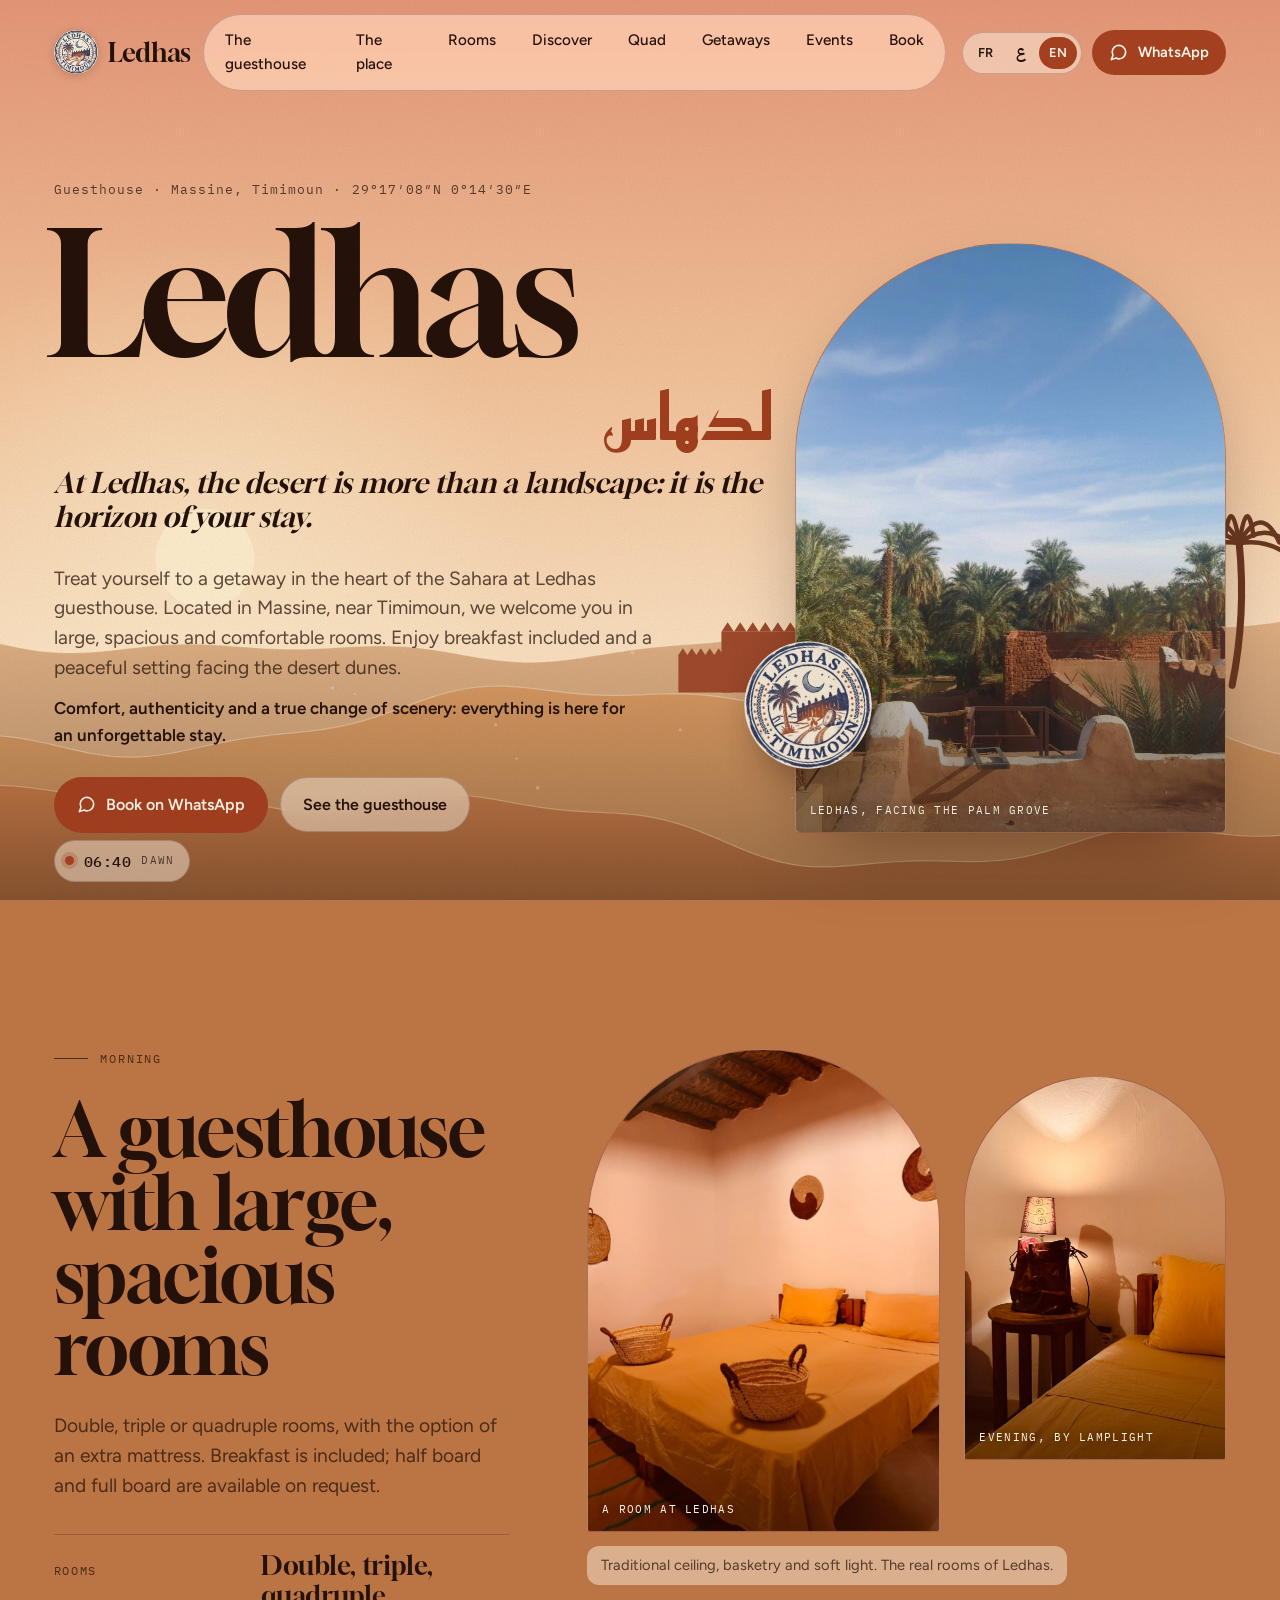
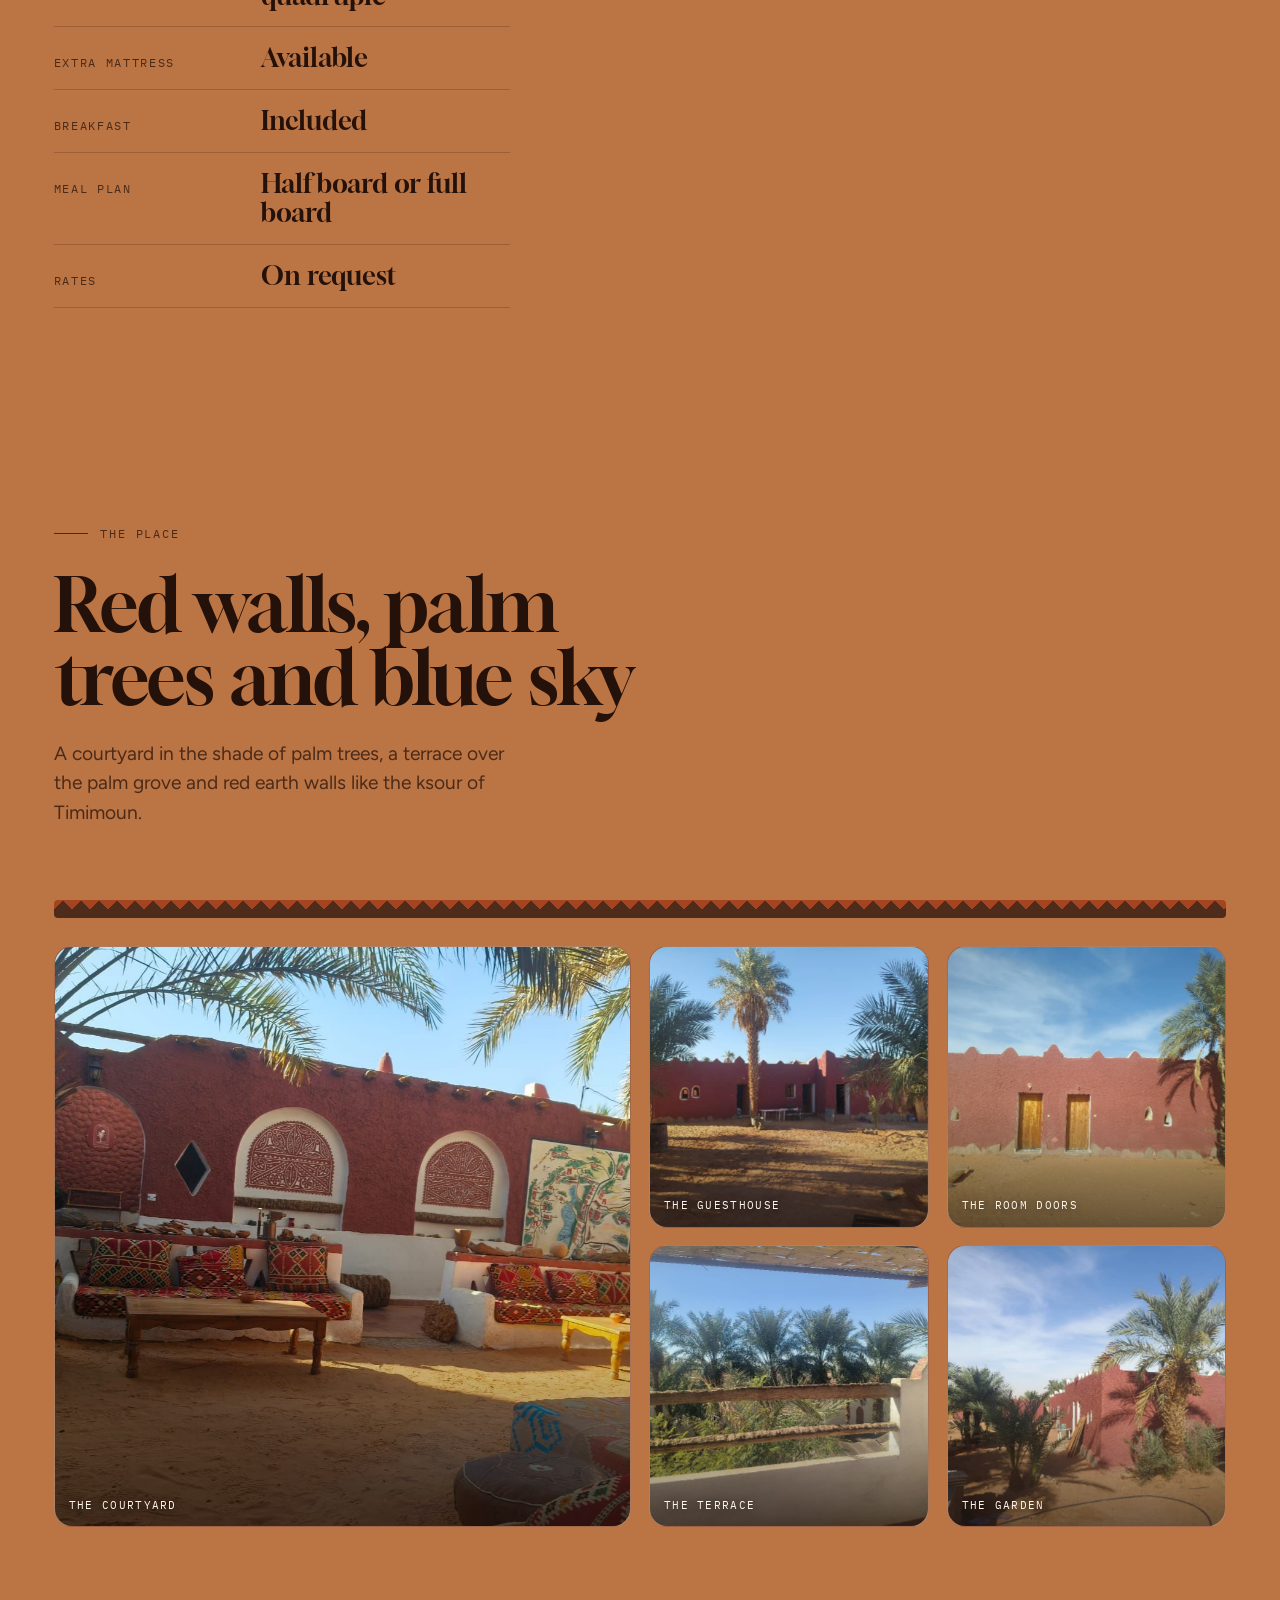
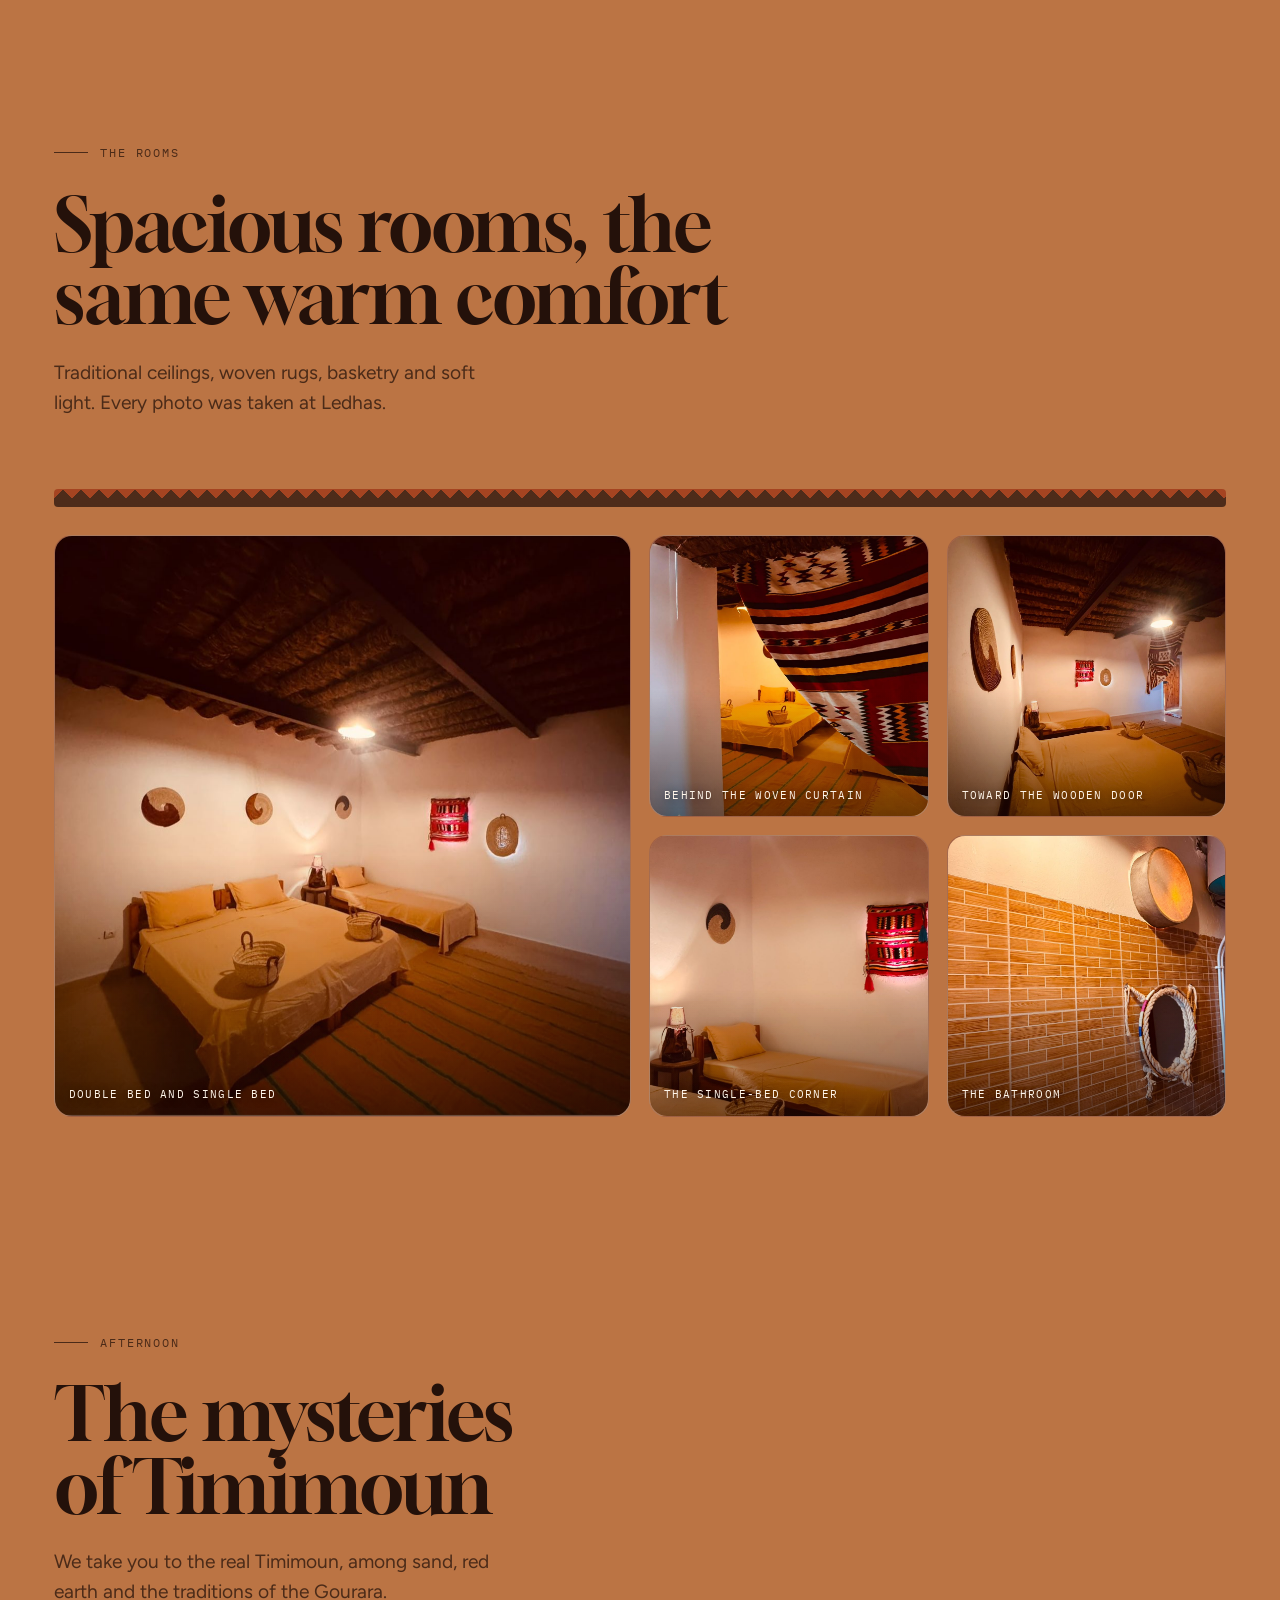
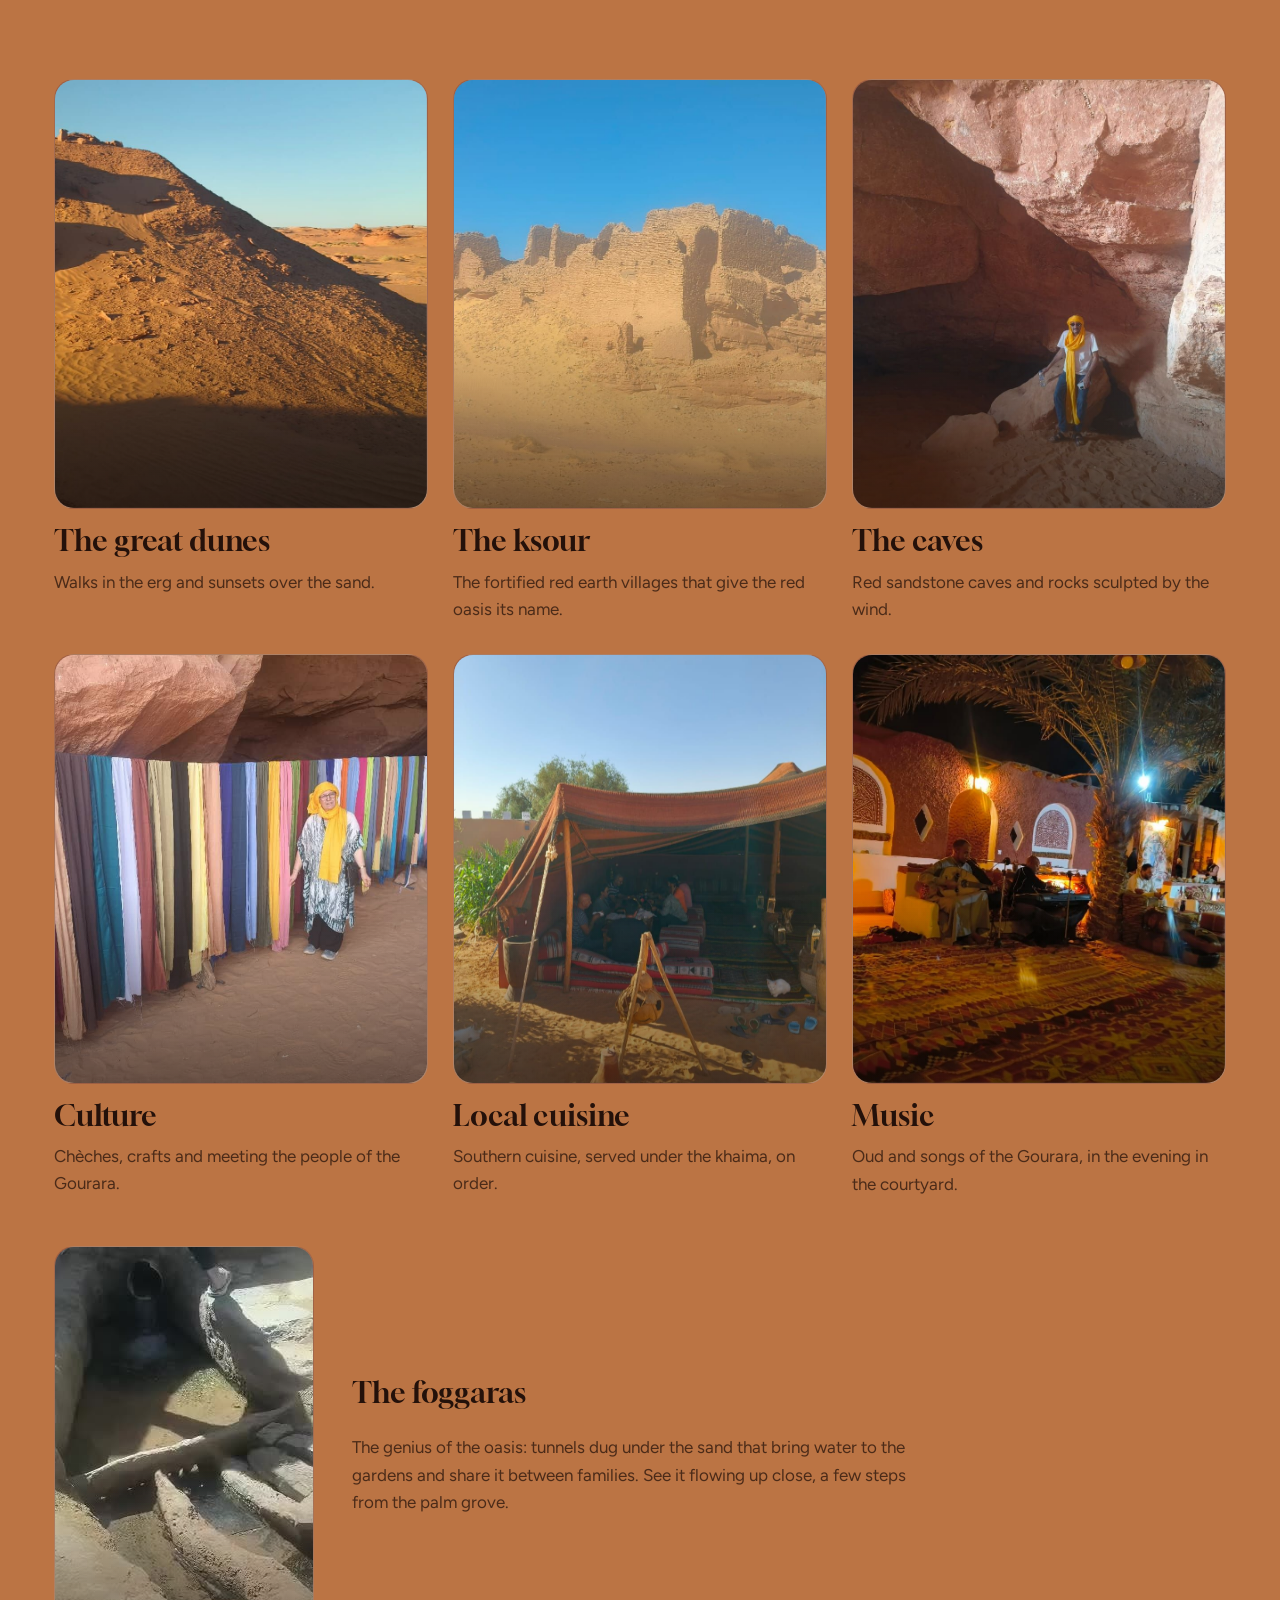
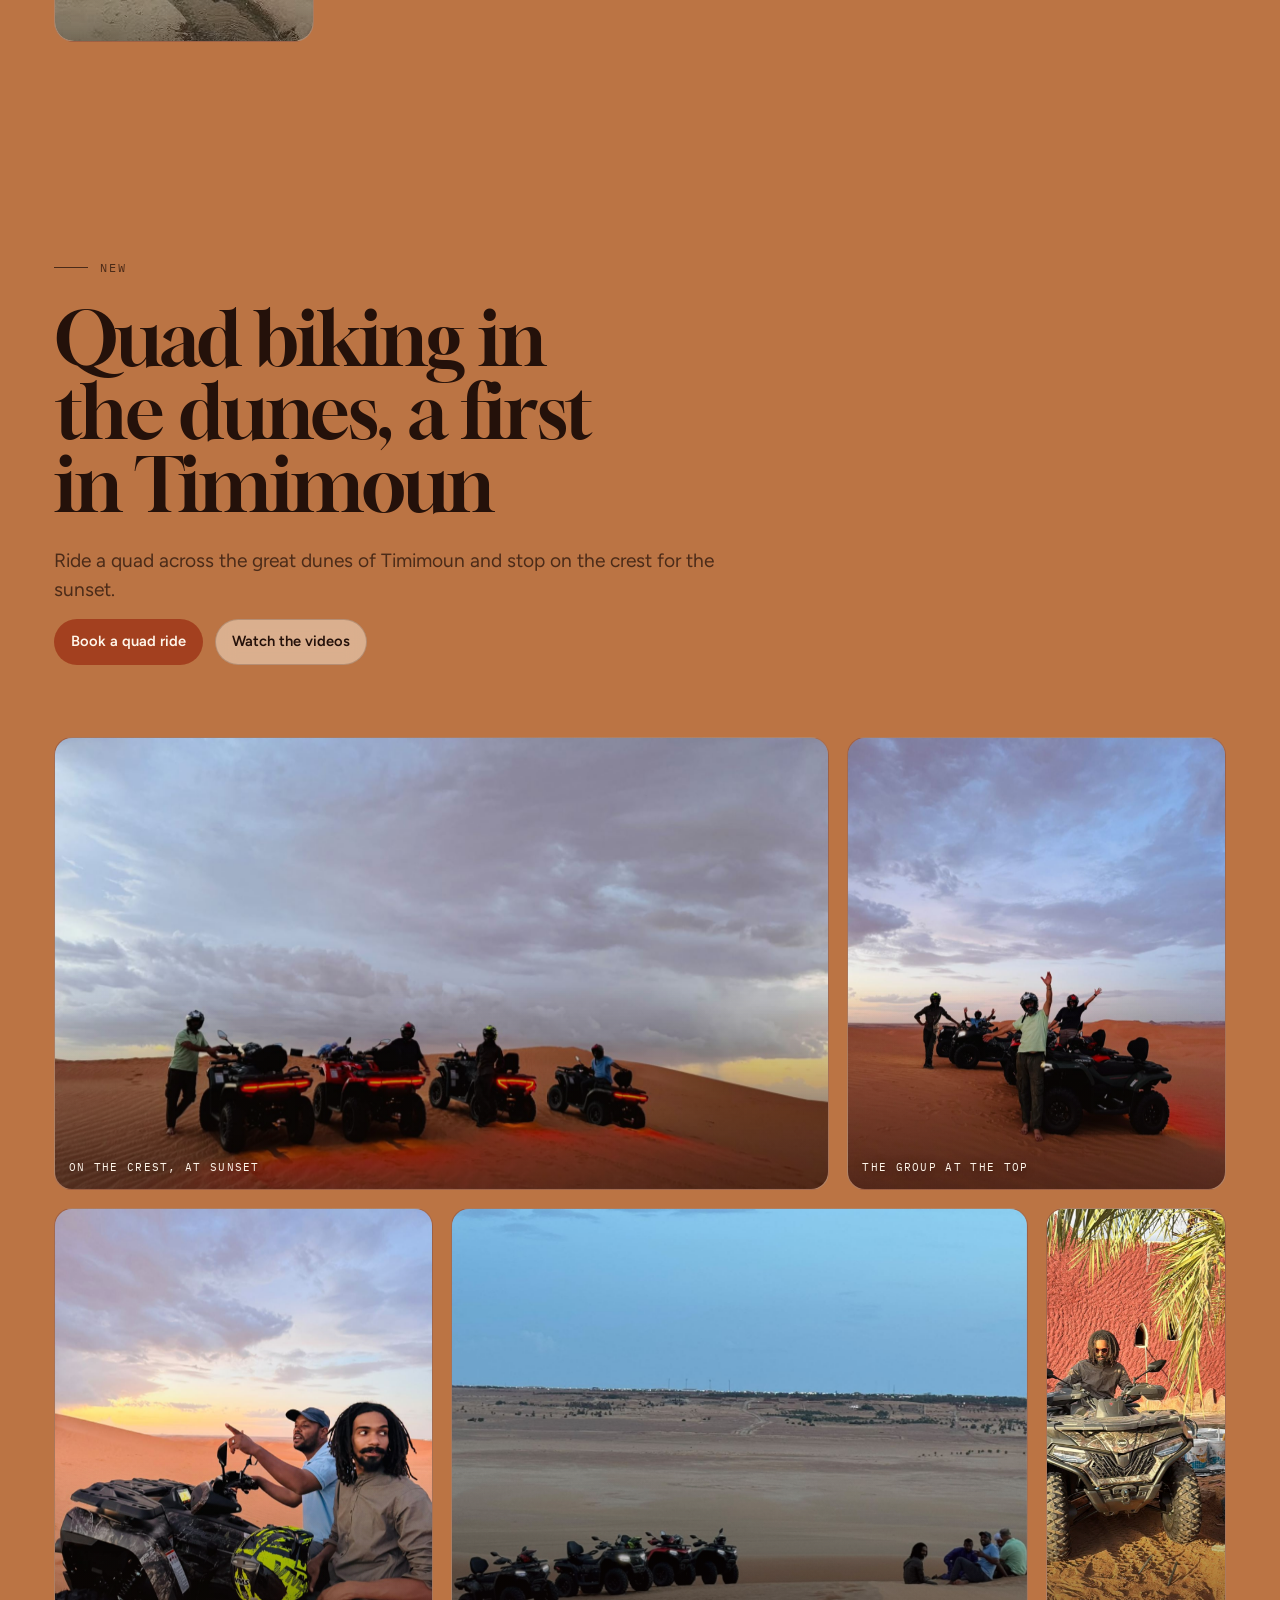
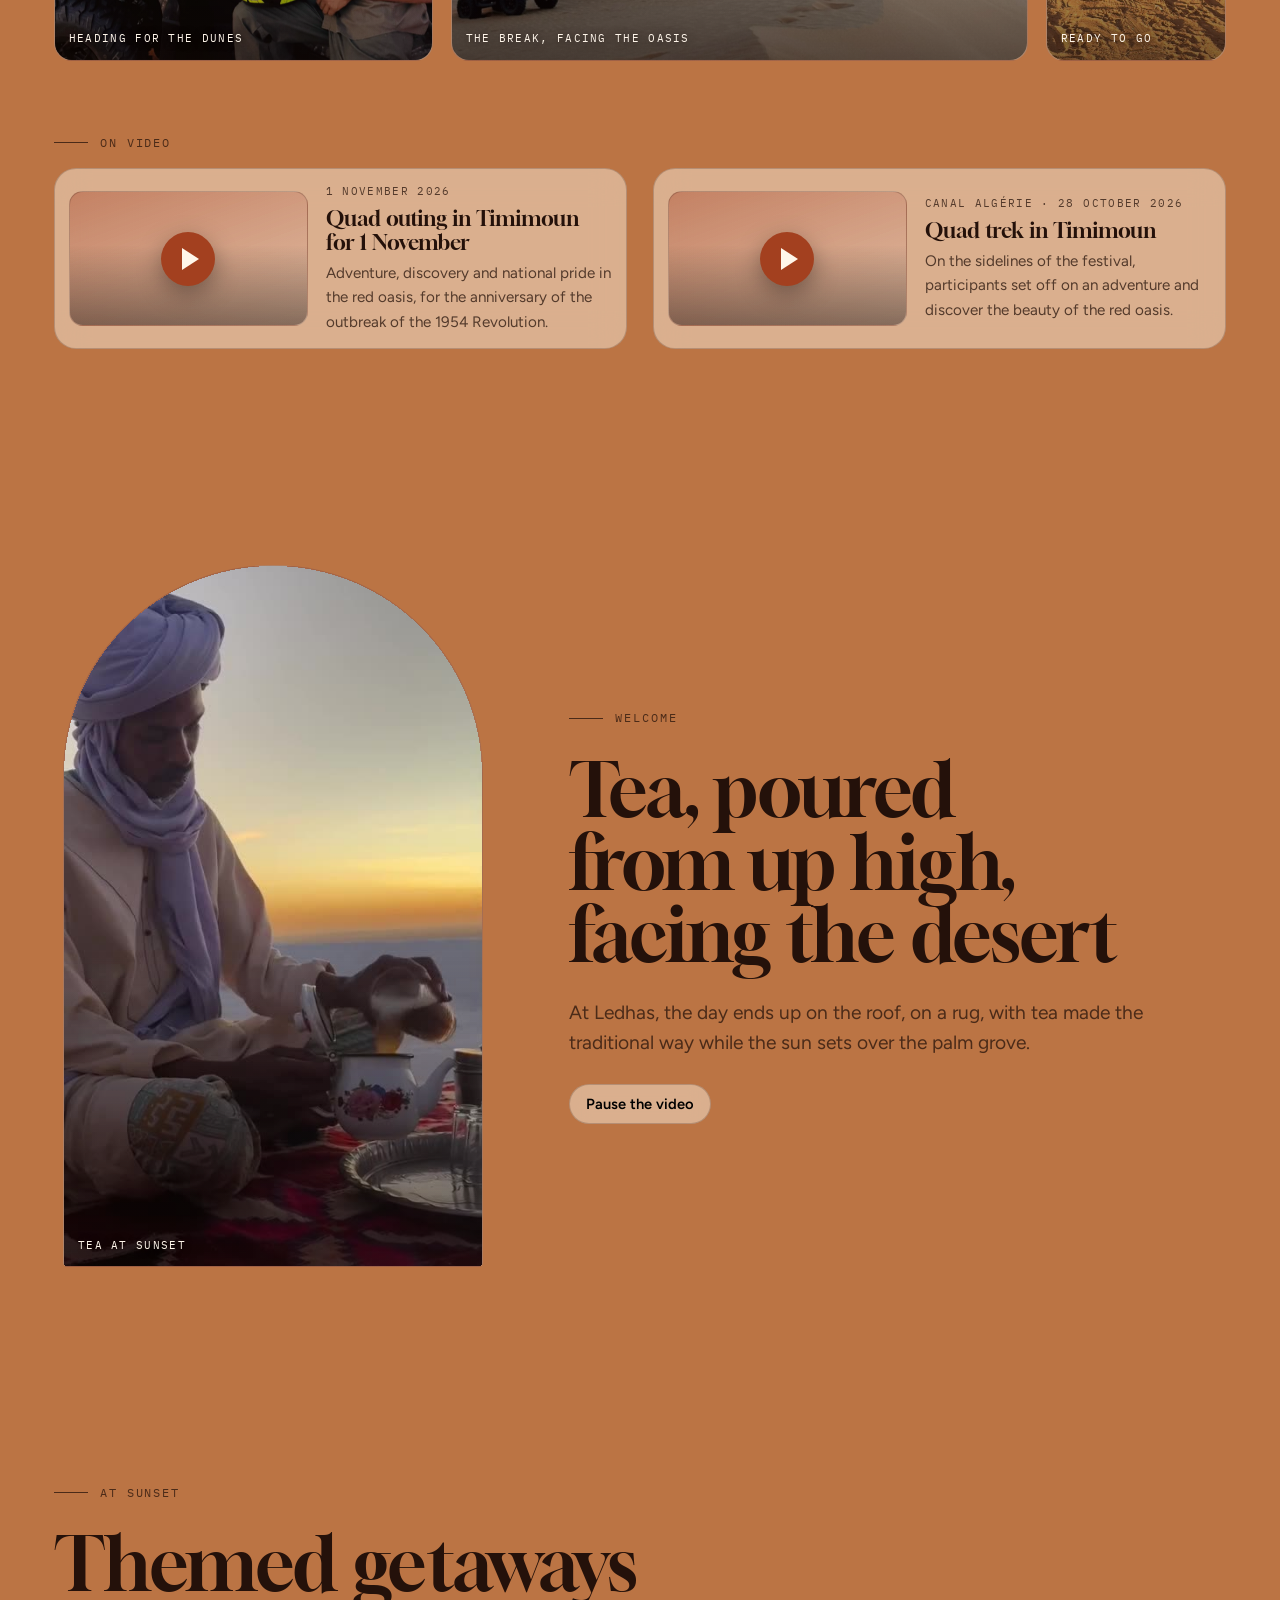
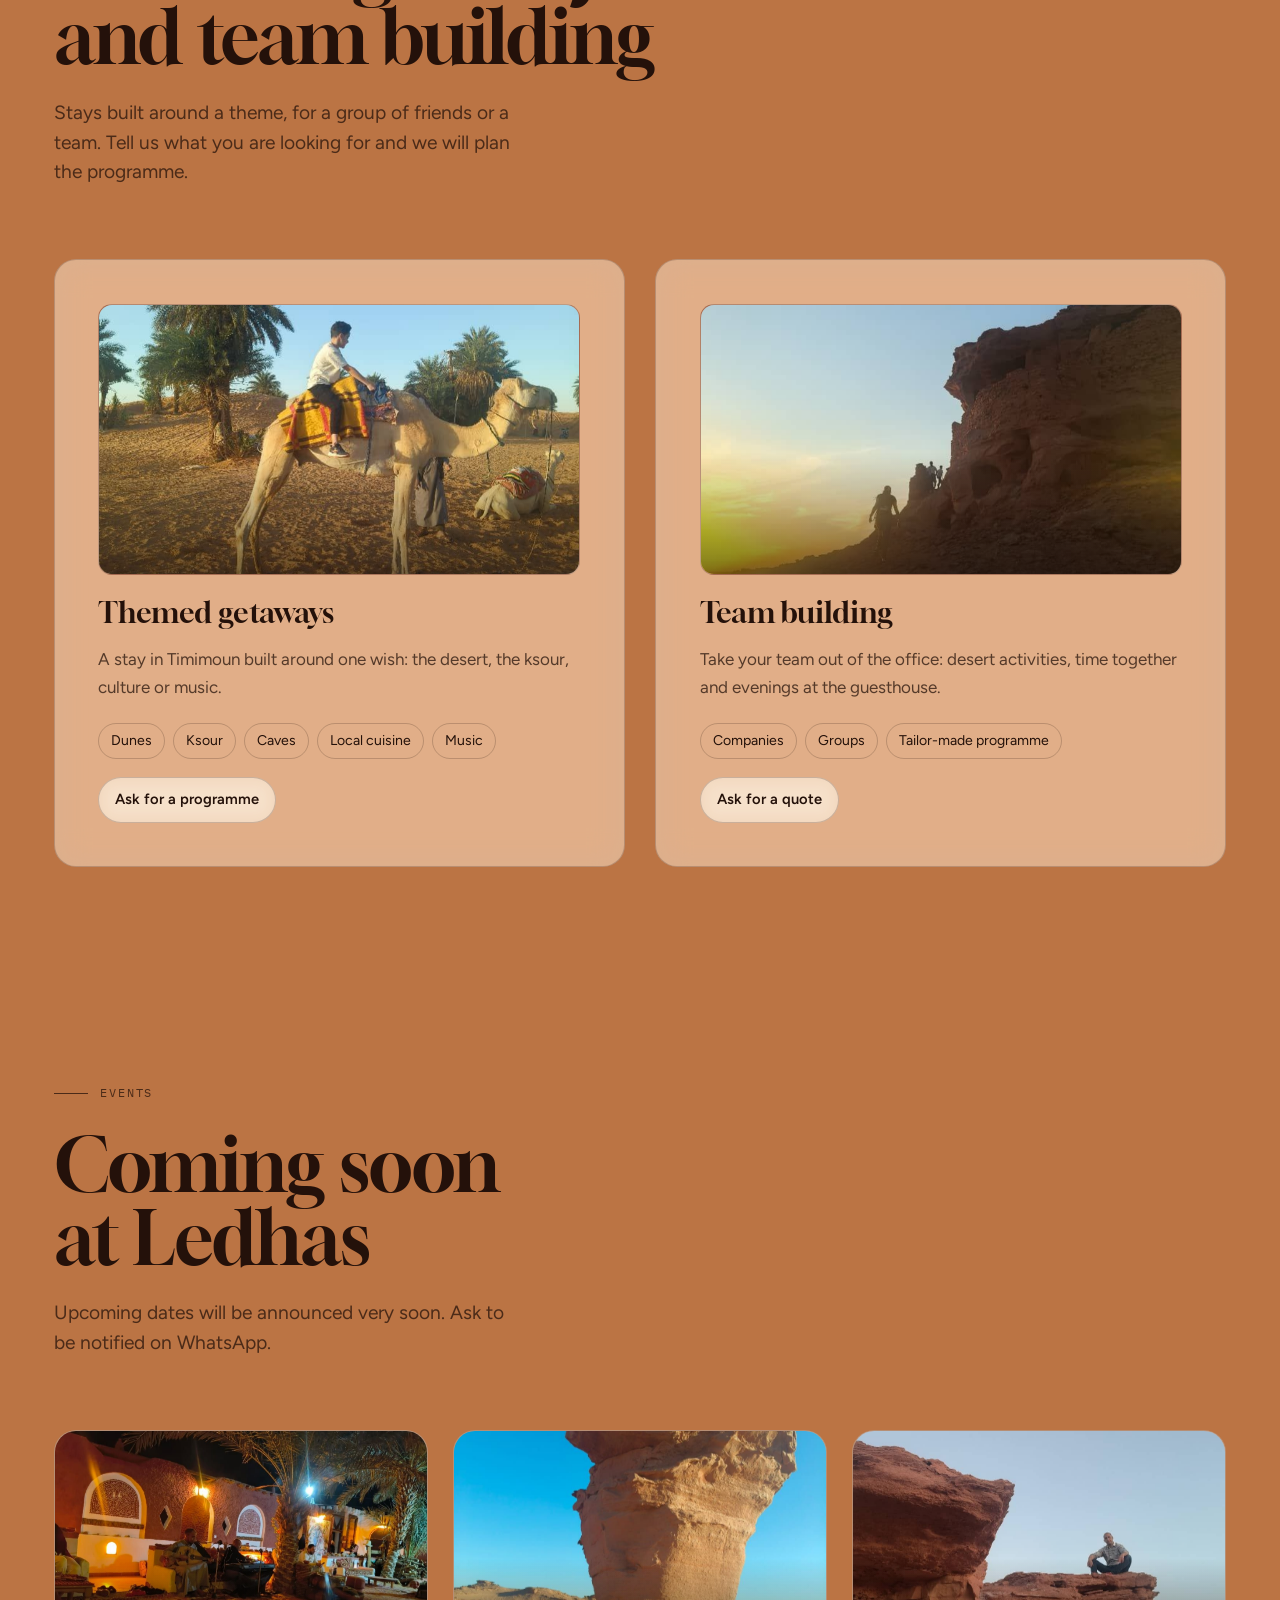
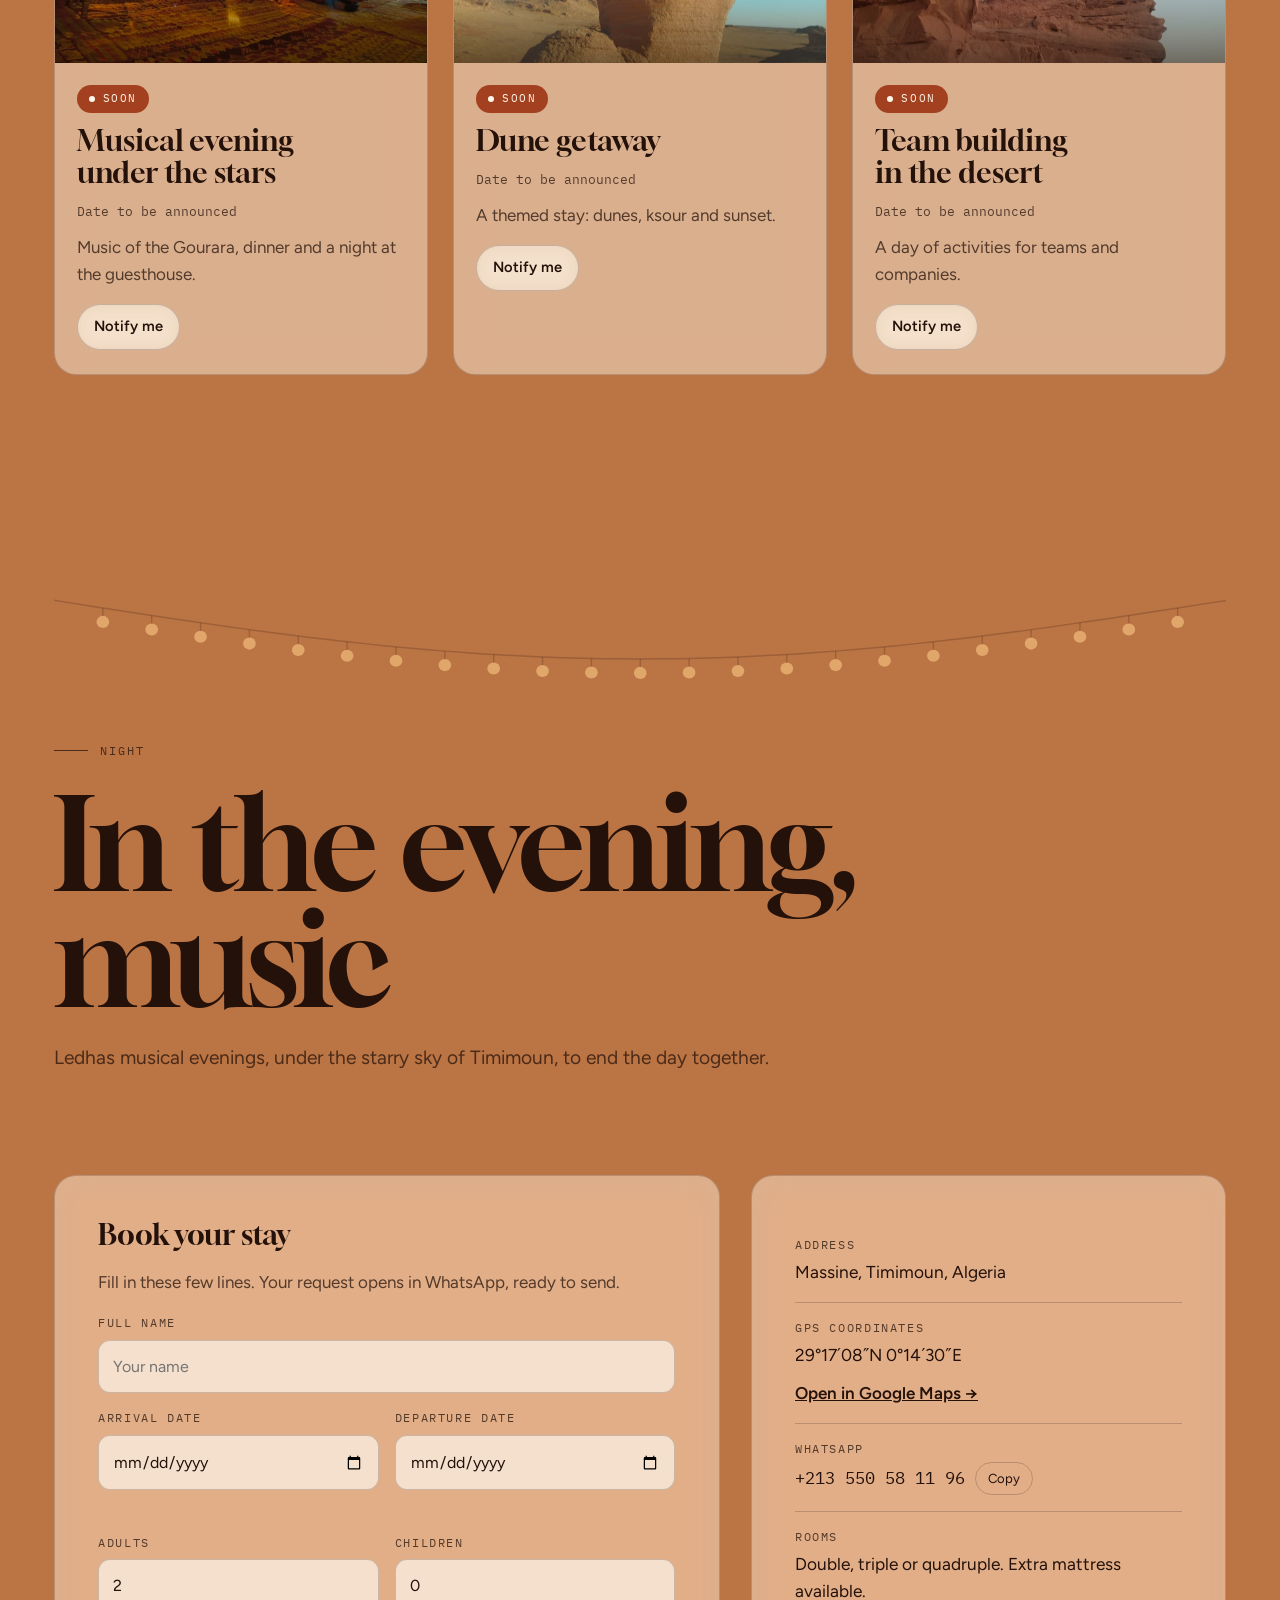
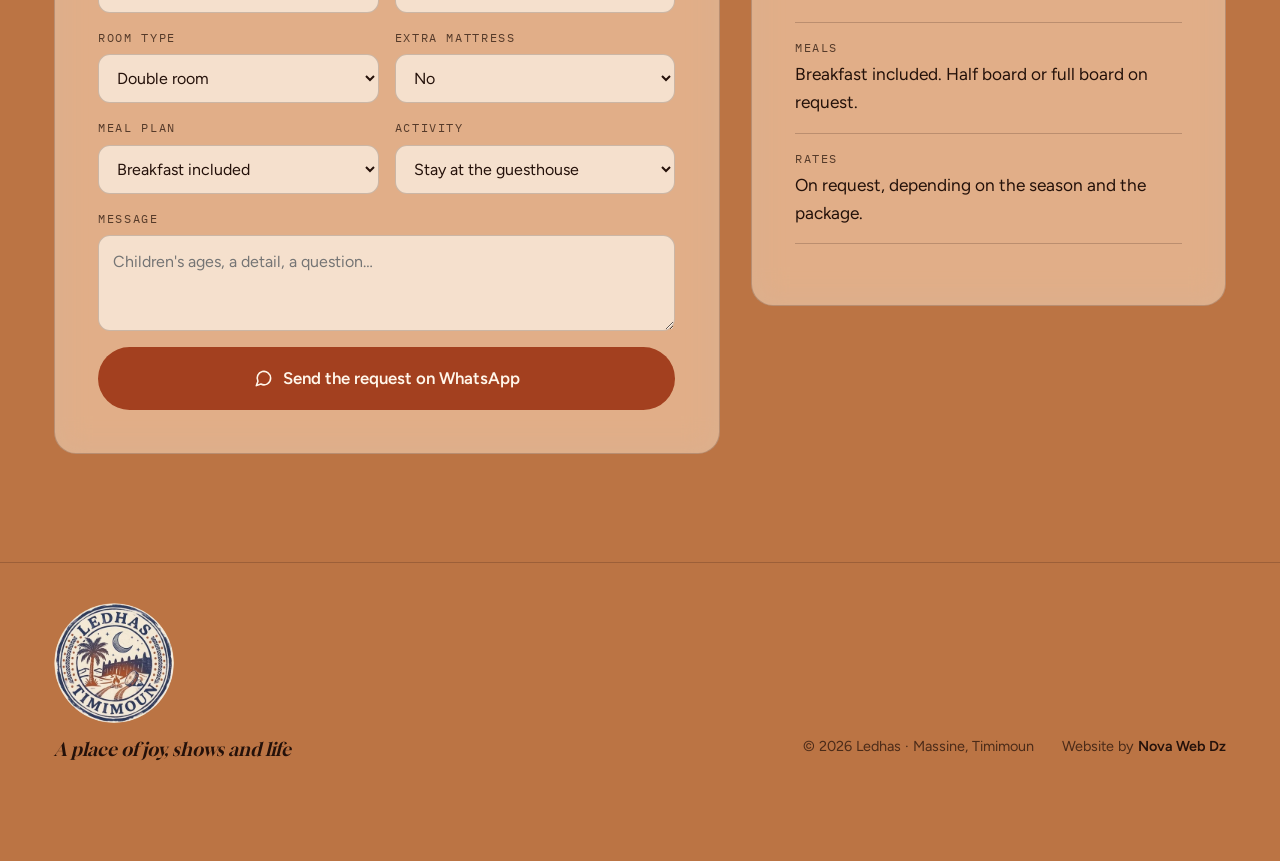
==== commit 86e1f09f: "Booking form per client, new hero text, FR/AR/EN language switch Co-Authored-By: Claude Opus 5.5 <no" ====
--- a/index.html
+++ b/index.html
@@ -21,7 +21,7 @@
 <meta name="description" content="Ledhas, gîte à Massine, Timimoun. Grandes chambres spacieuses, petit-déjeuner inclus, découvertes du désert, évasions thématiques, team building et soirées musicales.">
 <link rel="preconnect" href="https://fonts.googleapis.com">
 <link rel="preconnect" href="https://fonts.gstatic.com" crossorigin>
-<link rel="stylesheet" href="https://fonts.googleapis.com/css2?family=Figtree:wght@400;500;600;700&family=Gloock&family=IBM+Plex+Mono:wght@400;500&family=Reem+Kufi:wght@500;700&display=swap">
+<link rel="stylesheet" href="https://fonts.googleapis.com/css2?family=Figtree:wght@400;500;600;700&family=Gloock&family=IBM+Plex+Mono:wght@400;500&family=IBM+Plex+Sans+Arabic:wght@400;500;600&family=Reem+Kufi:wght@500;700&display=swap">
 <style>
 /* Layout: a procedural Timimoun sky fixed behind wide, left-weighted full-bleed bands; scrolling moves the day from dawn to night */
 :root{
@@ -154,7 +154,28 @@
 .name-ar{font-family:var(--arabic);font-weight:700;font-size:clamp(2rem,5.4vw,4rem);line-height:1;color:var(--clay);transition:color .7s}
 .tagline{font-family:var(--display);font-size:clamp(1.3rem,2.2vw,1.8rem);font-style:italic;line-height:1.2;color:var(--ink);margin:-6px 0 0}
 .hero-row{display:flex;flex-wrap:wrap;align-items:flex-end;justify-content:space-between;gap:28px 48px;margin-top:8px}
-.hero-row .lead{max-width:40ch}
+.hero-row .lead{max-width:52ch}
+.hero-copy{display:grid;gap:12px;min-width:0}
+.hero-sum{font-weight:600;max-width:52ch}
+.nav-end{display:flex;align-items:center;gap:10px}
+.lang{display:flex;padding:4px;border-radius:999px;background:var(--panel);border:1px solid var(--line);backdrop-filter:blur(14px);-webkit-backdrop-filter:blur(14px);transition:background .7s,border-color .7s}
+.lang button{font:600 .8rem/1 var(--body);color:var(--ink);background:transparent;border:0;border-radius:999px;padding:8px 10px;min-width:36px;cursor:pointer;transition:background .25s,color .25s}
+.lang button[lang="ar"]{font-family:"IBM Plex Sans Arabic",var(--arabic);font-size:.95rem}
+.lang button[aria-pressed="true"]{background:var(--clay);color:var(--clay-ink)}
+@media (max-width:520px){.wa-label{display:none}.nav-end .btn-wa{padding:10px 12px}}
+.form-note{margin:-6px 0 0;font-size:.9rem;color:var(--ink-2);min-height:1.2em}
+.form-error{margin:0;padding:10px 14px;border-radius:12px;background:color-mix(in srgb,#c0392b 18%,transparent);border:1px solid color-mix(in srgb,#c0392b 50%,transparent);font-size:.92rem}
+.foot-slogan{flex-basis:100%;margin:0;font-family:var(--display);font-style:italic;font-size:1.15rem;color:var(--ink)}
+/* Arabic, right to left */
+[dir="rtl"]{--body:"IBM Plex Sans Arabic","Noto Kufi Arabic",Tahoma,sans-serif;--mono:"IBM Plex Sans Arabic","Noto Kufi Arabic",Tahoma,sans-serif;--display:"Reem Kufi","IBM Plex Sans Arabic",Tahoma,sans-serif}
+[dir="rtl"] *{letter-spacing:0!important}
+[dir="rtl"] .name,[dir="rtl"] .brand b{font-family:"Gloock","Times New Roman",Georgia,serif}
+[dir="rtl"] .tagline,[dir="rtl"] .foot-slogan{font-style:normal}
+[dir="rtl"] .kicker,[dir="rtl"] .facts dt,[dir="rtl"] label,[dir="rtl"] .info dt,[dir="rtl"] .ph figcaption{text-transform:none;font-size:.9rem}
+[dir="rtl"] #sky{transform:scaleX(-1)}
+[dir="rtl"] .hero-stamp{left:auto;right:clamp(-64px,-4vw,-24px)}
+@media (max-width:900px){[dir="rtl"] .hero-stamp{right:14px}}
+[dir="rtl"] .grid6 article:nth-child(2n),[dir="rtl"] .tile-wide p{text-align:right}
 .ctas{display:flex;flex-wrap:wrap;gap:12px}
 
 /* ---------- Bands ---------- */
@@ -432,25 +453,33 @@
       <a href="#evenements">Événements</a>
       <a href="#reserver">Réserver</a>
     </nav>
+    <div class="nav-end">
+    <div class="lang" role="group" aria-label="Langue">
+      <button type="button" data-lang="fr" aria-pressed="true">FR</button><button type="button" data-lang="ar" lang="ar" aria-pressed="false">ع</button><button type="button" data-lang="en" aria-pressed="false">EN</button>
+    </div>
     <a class="btn btn-wa btn-sm js-wa" href="#" target="_blank" rel="noopener">
       <svg viewBox="0 0 24 24" fill="none" stroke="currentColor" stroke-width="2" stroke-linecap="round" stroke-linejoin="round" aria-hidden="true"><path d="M21 11.5a8.4 8.4 0 0 1-12.3 7.5L3 21l2-5.5A8.5 8.5 0 1 1 21 11.5Z"/></svg>
-      WhatsApp
+      <span class="wa-label">WhatsApp</span>
     </a>
+    </div>
   </div>
 </header>
 
-<div class="clock" aria-hidden="true"><i></i><strong id="clockTime">06:40</strong><em id="clockLabel">Aube</em></div>
+<div class="clock" aria-hidden="true"><i></i><strong id="clockTime">06:40</strong><em id="clockLabel" data-dyn>Aube</em></div>
 
 <main id="top">
   <section class="hero" data-moment="0">
     <div class="wrap hero-grid">
       <div class="hero-text">
-      <p class="coords rise">Gîte · Massine, Timimoun · 29°17′08″N 0°14′30″E</p>
+      <p class="coords rise">Gîte · Massine, Timimoun · <bdi dir="ltr">29°17′08″N 0°14′30″E</bdi></p>
       <h1 class="name rise">Ledhas</h1>
       <p class="name-ar rise" lang="ar" dir="rtl">لدهاس</p>
-      <p class="tagline rise">Lieu de joie, de spectacle et de vie</p>
+      <p class="tagline rise">À Ledhas, le désert n’est pas seulement un paysage : c’est l’horizon de votre séjour.</p>
       <div class="hero-row rise">
-        <p class="lead">De grandes chambres spacieuses aux portes des dunes de Timimoun. Le jour, on part découvrir l'oasis rouge. Le soir, on se retrouve en musique.</p>
+        <div class="hero-copy">
+          <p class="lead">Offrez-vous une escapade au cœur du Sahara au gîte Ledhas. Situé à Massine, à proximité de Timimoun, notre établissement vous accueille dans de grandes chambres spacieuses et confortables. Profitez d’un petit-déjeuner inclus et d’un cadre paisible, face aux dunes du désert.</p>
+          <p class="hero-sum">Confort, authenticité et dépaysement : tout est réuni pour un séjour inoubliable.</p>
+        </div>
         <div class="ctas">
           <a class="btn btn-wa js-wa" href="#" target="_blank" rel="noopener">
             <svg viewBox="0 0 24 24" fill="none" stroke="currentColor" stroke-width="2" stroke-linecap="round" stroke-linejoin="round" aria-hidden="true"><path d="M21 11.5a8.4 8.4 0 0 1-12.3 7.5L3 21l2-5.5A8.5 8.5 0 1 1 21 11.5Z"/></svg>
@@ -475,11 +504,12 @@
       <div class="stack rise">
         <p class="kicker">Le matin</p>
         <h2>Un gîte, de grandes chambres spacieuses</h2>
-        <p class="lead">Ledhas se trouve à Massine, à Timimoun. Vous vous réveillez face au désert et le petit-déjeuner vous attend.</p>
+        <p class="lead">Chambres doubles, triples ou quadruples, avec la possibilité d’ajouter un matelas supplémentaire. Le petit-déjeuner est inclus ; la demi-pension et la pension complète sont proposées sur demande.</p>
         <dl class="facts">
-          <div><dt>Chambres</dt><dd>Grandes et spacieuses</dd></div>
+          <div><dt>Chambres</dt><dd>Doubles, triples, quadruples</dd></div>
+          <div><dt>Matelas supplémentaire</dt><dd>Possible</dd></div>
           <div><dt>Petit-déjeuner</dt><dd>Inclus</dd></div>
-          <div><dt>Déjeuner et dîner</dt><dd>Sur commande</dd></div>
+          <div><dt>Pension</dt><dd>Demi-pension ou complète</dd></div>
           <div><dt>Tarifs</dt><dd>Sur demande</dd></div>
         </dl>
       </div>
@@ -634,7 +664,7 @@
         <p class="kicker">L'accueil</p>
         <h2>Le thé, versé de haut, face au désert</h2>
         <p class="lead">À Ledhas, la journée se termine en haut, sur un tapis, avec le thé préparé à l'ancienne pendant que le soleil descend sur la palmeraie.</p>
-        <div><button class="btn btn-ghost btn-sm" type="button" id="teaToggle" aria-pressed="true">Mettre la vidéo en pause</button></div>
+        <div><button class="btn btn-ghost btn-sm" type="button" id="teaToggle" data-dyn aria-pressed="true">Mettre la vidéo en pause</button></div>
       </div>
     </div>
   </section>
@@ -654,14 +684,14 @@
           <h3>Évasions thématiques</h3>
           <p>Un séjour à Timimoun organisé autour d'une envie : le désert, les ksour, la culture ou la musique.</p>
           <ul class="chips"><li>Dunes</li><li>Ksour</li><li>Grottes</li><li>Gastronomie</li><li>Musique</li></ul>
-          <div><a class="btn btn-ghost btn-sm" href="#reserver" data-formule="Évasion thématique">Demander un programme</a></div>
+          <div><a class="btn btn-ghost btn-sm" href="#reserver" data-formule="evasion">Demander un programme</a></div>
         </article>
         <article class="card rise">
           <figure class="ph"><img loading="lazy" src="img/grottes.jpg" alt="Groupe en randonnée sur les rochers au coucher du soleil"></figure>
           <h3>Team building</h3>
           <p>Sortez votre équipe du bureau : activités dans le désert, temps ensemble et soirées au gîte.</p>
           <ul class="chips"><li>Entreprises</li><li>Groupes</li><li>Programme sur mesure</li></ul>
-          <div><a class="btn btn-ghost btn-sm" href="#reserver" data-formule="Team building">Demander un devis</a></div>
+          <div><a class="btn btn-ghost btn-sm" href="#reserver" data-formule="team">Demander un devis</a></div>
         </article>
       </div>
     </div>
@@ -684,7 +714,7 @@
             <h3>Soirée musicale sous les étoiles</h3>
             <p class="event-date">Date bientôt annoncée</p>
             <p>Musique du Gourara, dîner et nuit au gîte.</p>
-            <a class="btn btn-ghost btn-sm js-notify" href="#" target="_blank" rel="noopener" data-event="la prochaine soirée musicale">Me prévenir</a>
+            <a class="btn btn-ghost btn-sm js-notify" href="#" target="_blank" rel="noopener" data-event="soiree">Me prévenir</a>
           </div>
         </article>
         <article class="event rise">
@@ -694,7 +724,7 @@
             <h3>Évasion dans les dunes</h3>
             <p class="event-date">Date bientôt annoncée</p>
             <p>Un séjour thématique : dunes, ksour et coucher de soleil.</p>
-            <a class="btn btn-ghost btn-sm js-notify" href="#" target="_blank" rel="noopener" data-event="la prochaine évasion dans les dunes">Me prévenir</a>
+            <a class="btn btn-ghost btn-sm js-notify" href="#" target="_blank" rel="noopener" data-event="dunes">Me prévenir</a>
           </div>
         </article>
         <article class="event rise">
@@ -704,7 +734,7 @@
             <h3>Team building au désert</h3>
             <p class="event-date">Date bientôt annoncée</p>
             <p>Une journée d'activités pour les équipes et les entreprises.</p>
-            <a class="btn btn-ghost btn-sm js-notify" href="#" target="_blank" rel="noopener" data-event="le prochain team building">Me prévenir</a>
+            <a class="btn btn-ghost btn-sm js-notify" href="#" target="_blank" rel="noopener" data-event="team">Me prévenir</a>
           </div>
         </article>
       </div>
@@ -728,27 +758,53 @@
             <label class="full" for="f-nom">Nom complet
               <input id="f-nom" name="nom" type="text" autocomplete="name" placeholder="Votre nom">
             </label>
-            <label for="f-arrivee">Arrivée
+            <label for="f-arrivee">Date d’arrivée
               <input id="f-arrivee" name="arrivee" type="date">
             </label>
-            <label for="f-nuits">Nuits
-              <input id="f-nuits" name="nuits" type="number" min="1" max="30" value="2" inputmode="numeric">
+            <label for="f-depart">Date de départ
+              <input id="f-depart" name="depart" type="date">
             </label>
-            <label for="f-pers">Personnes
-              <input id="f-pers" name="pers" type="number" min="1" max="60" value="2" inputmode="numeric">
+            <p class="full form-note" id="nights" aria-live="polite"></p>
+            <label for="f-adultes">Adultes
+              <input id="f-adultes" name="adultes" type="number" min="1" max="40" value="2" inputmode="numeric">
             </label>
-            <label for="f-formule">Formule
+            <label for="f-enfants">Enfants
+              <input id="f-enfants" name="enfants" type="number" min="0" max="20" value="0" inputmode="numeric">
+            </label>
+            <label for="f-chambre">Type de chambre
+              <select id="f-chambre" name="chambre">
+                <option value="double">Chambre double</option>
+                <option value="triple">Chambre triple</option>
+                <option value="quadruple">Chambre quadruple</option>
+              </select>
+            </label>
+            <label for="f-matelas">Matelas supplémentaire
+              <select id="f-matelas" name="matelas">
+                <option value="0">Non</option>
+                <option value="1">Oui, 1 matelas</option>
+                <option value="2">Oui, 2 matelas</option>
+              </select>
+            </label>
+            <label for="f-pension">Pension
+              <select id="f-pension" name="pension">
+                <option value="pdj">Petit-déjeuner inclus</option>
+                <option value="demi">Demi-pension</option>
+                <option value="complete">Pension complète</option>
+              </select>
+            </label>
+            <label for="f-formule">Activité
               <select id="f-formule" name="formule">
-                <option>Séjour au gîte</option>
-                <option>Évasion thématique</option>
-                <option>Team building</option>
-                <option>Soirée musicale</option>
-                <option>Sortie en quad</option>
+                <option value="aucune">Séjour au gîte</option>
+                <option value="quad">Sortie en quad</option>
+                <option value="evasion">Évasion thématique</option>
+                <option value="team">Team building</option>
+                <option value="soiree">Soirée musicale</option>
               </select>
             </label>
             <label class="full" for="f-msg">Message
-              <textarea id="f-msg" name="msg" placeholder="Une précision, une question…"></textarea>
+              <textarea id="f-msg" name="msg" placeholder="Âge des enfants, une précision, une question…"></textarea>
             </label>
+            <p class="full form-error" id="formError" role="alert" hidden></p>
             <a class="btn btn-wa send full" id="waSend" href="#" target="_blank" rel="noopener">
               <svg viewBox="0 0 24 24" fill="none" stroke="currentColor" stroke-width="2" stroke-linecap="round" stroke-linejoin="round" aria-hidden="true"><path d="M21 11.5a8.4 8.4 0 0 1-12.3 7.5L3 21l2-5.5A8.5 8.5 0 1 1 21 11.5Z"/></svg>
               Envoyer la demande sur WhatsApp
@@ -761,14 +817,15 @@
             <div><dt>Adresse</dt><dd>Massine, Timimoun, Algérie</dd></div>
             <div>
               <dt>Coordonnées</dt>
-              <dd>29°17′08″N 0°14′30″E</dd>
+              <dd dir="ltr">29°17′08″N 0°14′30″E</dd>
               <a class="maplink" href="https://www.google.com/maps/search/?api=1&amp;query=29.285652,0.241852" target="_blank" rel="noopener">Ouvrir dans Google Maps →</a>
             </div>
             <div>
               <dt>WhatsApp</dt>
-              <dd class="num"><code id="numText">+213 550 58 11 96</code><button class="copy" id="copyNum" type="button">Copier</button></dd>
+              <dd class="num"><code id="numText" dir="ltr">+213 550 58 11 96</code><button class="copy" id="copyNum" type="button" data-dyn>Copier</button></dd>
             </div>
-            <div><dt>Repas</dt><dd>Petit-déjeuner inclus. Déjeuner et dîner sur commande.</dd></div>
+            <div><dt>Chambres</dt><dd>Double, triple ou quadruple. Matelas supplémentaire possible.</dd></div>
+            <div><dt>Repas</dt><dd>Petit-déjeuner inclus. Demi-pension ou pension complète sur demande.</dd></div>
             <div><dt>Tarifs</dt><dd>Sur demande, selon la saison et la formule.</dd></div>
           </dl>
         </div>
@@ -780,6 +837,7 @@
 <footer>
   <div class="wrap">
     <div class="foot-seal"><img src="logo/ledhas-logo-320.webp" alt="Logo Ledhas Timimoun" width="120" height="120" loading="lazy"></div>
+    <p class="foot-slogan">Lieu de joie, de spectacle et de vie</p>
     <span>© 2026 Ledhas · Massine, Timimoun</span>
     <span>Site réalisé par <a href="https://nova-web-dz.vercel.app" target="_blank" rel="noopener">Nova Web Dz</a></span>
   </div>
@@ -797,57 +855,154 @@
   var reduce = window.matchMedia("(prefers-reduced-motion: reduce)").matches;
   var root = document.documentElement;
 
+  /* ---------- Langues : français (source), English, العربية ---------- */
+  var DICT = {"Gîte · Massine, Timimoun ·":["Guesthouse · Massine, Timimoun ·","نُزُل · ماسين، تيميمون ·"],"Ledhas, retour en haut":["Ledhas, back to top","لدهاس، العودة إلى الأعلى"],"Sections":["Sections","الأقسام"],"Le gîte":["The guesthouse","النُزُل"],"Le lieu":["The place","المكان"],"Chambres":["Rooms","الغرف"],"Découvrir":["Discover","اكتشف"],"Quad":["Quad","الكواد"],"Évasions":["Getaways","الرحلات"],"Événements":["Events","الفعاليات"],"Réserver":["Book","احجز"],"Langue":["Language","اللغة"],"WhatsApp":["WhatsApp","واتساب"],"Team building":["Team building","بناء الفريق"],"Gîte · Massine, Timimoun · 29°17′08″N 0°14′30″E":["Guesthouse · Massine, Timimoun · 29°17′08″N 0°14′30″E","نُزُل · ماسين، تيميمون · 29°17′08″N 0°14′30″E"],"À Ledhas, le désert n’est pas seulement un paysage : c’est l’horizon de votre séjour.":["At Ledhas, the desert is more than a landscape: it is the horizon of your stay.","في لدهاس، الصحراء ليست مجرد منظر طبيعي، بل هي أفق إقامتكم."],"Offrez-vous une escapade au cœur du Sahara au gîte Ledhas. Situé à Massine, à proximité de Timimoun, notre établissement vous accueille dans de grandes chambres spacieuses et confortables. Profitez d’un petit-déjeuner inclus et d’un cadre paisible, face aux dunes du désert.":["Treat yourself to a getaway in the heart of the Sahara at Ledhas guesthouse. Located in Massine, near Timimoun, we welcome you in large, spacious and comfortable rooms. Enjoy breakfast included and a peaceful setting facing the desert dunes.","امنحوا أنفسكم رحلة إلى قلب الصحراء في نُزُل لدهاس. يقع نُزُلنا في ماسين بالقرب من تيميمون، ويستقبلكم في غرف كبيرة وواسعة ومريحة. استمتعوا بفطور الصباح المشمول وبأجواء هادئة تطل على كثبان الصحراء."],"Confort, authenticité et dépaysement : tout est réuni pour un séjour inoubliable.":["Comfort, authenticity and a true change of scenery: everything is here for an unforgettable stay.","الراحة والأصالة وتغيير الأجواء: كل شيء متوفر لإقامة لا تُنسى."],"Réserver sur WhatsApp":["Book on WhatsApp","احجز عبر واتساب"],"Voir le gîte":["See the guesthouse","اكتشف النُزُل"],"Les toits en terre rouge de Ledhas face à la palmeraie":["The red earth rooftops of Ledhas facing the palm grove","أسطح لدهاس الطينية الحمراء المطلة على واحة النخيل"],"Ledhas, face à la palmeraie":["Ledhas, facing the palm grove","لدهاس، في مواجهة واحة النخيل"],"Logo Ledhas Timimoun":["Ledhas Timimoun logo","شعار لدهاس تيميمون"],"Le matin":["Morning","الصباح"],"Un gîte, de grandes chambres spacieuses":["A guesthouse with large, spacious rooms","نُزُل بغرف كبيرة وواسعة"],"Chambres doubles, triples ou quadruples, avec la possibilité d’ajouter un matelas supplémentaire. Le petit-déjeuner est inclus ; la demi-pension et la pension complète sont proposées sur demande.":["Double, triple or quadruple rooms, with the option of an extra mattress. Breakfast is included; half board and full board are available on request.","غرف ثنائية أو ثلاثية أو رباعية، مع إمكانية إضافة فراش إضافي. فطور الصباح مشمول، ونوفّر نصف الإقامة والإقامة الكاملة عند الطلب."],"Doubles, triples, quadruples":["Double, triple, quadruple","ثنائية، ثلاثية، رباعية"],"Matelas supplémentaire":["Extra mattress","فراش إضافي"],"Possible":["Available","متوفر"],"Petit-déjeuner":["Breakfast","فطور الصباح"],"Inclus":["Included","مشمول"],"Pension":["Meal plan","الوجبات"],"Demi-pension ou complète":["Half board or full board","نصف إقامة أو إقامة كاملة"],"Tarifs":["Rates","الأسعار"],"Sur demande":["On request","عند الطلب"],"Chambre de Ledhas : grand lit, plafond traditionnel et paniers tressés":["Ledhas room: large bed, traditional ceiling and woven baskets","غرفة في لدهاس: سرير كبير وسقف تقليدي وسلال منسوجة"],"Une chambre de Ledhas":["A room at Ledhas","غرفة في لدهاس"],"Lampe artisanale et table de nuit en bois dans une chambre de Ledhas":["Handmade lamp and wooden bedside table in a Ledhas room","مصباح تقليدي وطاولة خشبية بجانب السرير في غرفة بلدهاس"],"Le soir, à la lampe":["Evening, by lamplight","المساء، على ضوء المصباح"],"Plafond traditionnel, vannerie et lumière douce. Les vraies chambres de Ledhas.":["Traditional ceiling, basketry and soft light. The real rooms of Ledhas.","سقف تقليدي وسلال منسوجة وضوء هادئ. هذه غرف لدهاس الحقيقية."],"Murs rouges, palmiers et ciel bleu":["Red walls, palm trees and blue sky","جدران حمراء ونخيل وسماء زرقاء"],"Une cour à l'ombre des palmiers, une terrasse sur la palmeraie et des murs en terre rouge comme les ksour de Timimoun.":["A courtyard in the shade of palm trees, a terrace over the palm grove and red earth walls like the ksour of Timimoun.","فناء في ظل النخيل، وشرفة تطل على الواحة، وجدران من الطين الأحمر مثل قصور تيميمون."],"La cour de Ledhas avec ses banquettes, ses coussins et son mur rouge décoré":["The Ledhas courtyard with its benches, cushions and decorated red wall","فناء لدهاس بمقاعده ووسائده وجداره الأحمر المزخرف"],"La cour":["The courtyard","الفناء"],"Le bâtiment rouge de Ledhas entre les palmiers":["The red Ledhas building among the palm trees","مبنى لدهاس الأحمر بين النخيل"],"Portes en bois des chambres dans le mur rouge":["Wooden room doors in the red wall","أبواب الغرف الخشبية في الجدار الأحمر"],"Les portes des chambres":["The room doors","أبواب الغرف"],"Vue sur la palmeraie depuis la terrasse ombragée":["View of the palm grove from the shaded terrace","منظر واحة النخيل من الشرفة المظللة"],"La terrasse":["The terrace","الشرفة"],"Le jardin de palmiers devant les murs rouges":["The palm garden in front of the red walls","حديقة النخيل أمام الجدران الحمراء"],"Le jardin":["The garden","الحديقة"],"Les chambres":["The rooms","الغرف"],"Des chambres spacieuses, une même douceur":["Spacious rooms, the same warm comfort","غرف واسعة ودفء واحد"],"Plafonds traditionnels, tapis tissés, vannerie et lumière douce. Toutes les photos sont prises à Ledhas.":["Traditional ceilings, woven rugs, basketry and soft light. Every photo was taken at Ledhas.","أسقف تقليدية وزرابي منسوجة وسلال وضوء هادئ. كل الصور التُقطت في لدهاس."],"Chambre de Ledhas avec un lit double et un lit simple":["Ledhas room with a double bed and a single bed","غرفة في لدهاس بسرير مزدوج وسرير فردي"],"Lit double et lit simple":["Double bed and single bed","سرير مزدوج وسرير فردي"],"Chambre vue derrière le rideau tissé rouge suspendu à l'entrée":["Room seen from behind the red woven curtain hanging in the doorway","غرفة تظهر خلف الستار المنسوج الأحمر المعلّق عند المدخل"],"Derrière le rideau tissé":["Behind the woven curtain","خلف الستار المنسوج"],"Chambre en longueur vers la porte en bois":["Long room leading to the wooden door","غرفة طويلة تؤدي إلى الباب الخشبي"],"Vers la porte en bois":["Toward the wooden door","نحو الباب الخشبي"],"Lit simple, lampe et tissage rouge au mur":["Single bed, lamp and red weaving on the wall","سرير فردي ومصباح ونسيج أحمر على الجدار"],"Le coin lit simple":["The single-bed corner","ركن السرير الفردي"],"Salle de bain avec miroir en corde":["Bathroom with a rope mirror","حمّام بمرآة مؤطّرة بالحبال"],"La salle de bain":["The bathroom","الحمّام"],"Photo agrandie":["Enlarged photo","صورة مكبّرة"],"Fermer":["Close","إغلاق"],"L'après-midi":["Afternoon","بعد الظهر"],"Les mystères de Timimoun":["The mysteries of Timimoun","أسرار تيميمون"],"On vous emmène là où se trouve le vrai Timimoun, entre le sable, la terre rouge et les traditions du Gourara.":["We take you to the real Timimoun, among sand, red earth and the traditions of the Gourara.","نأخذكم إلى تيميمون الحقيقية، بين الرمال والتربة الحمراء وتقاليد منطقة قورارة."],"Dune de sable au soleil couchant près de Timimoun":["Sand dune at sunset near Timimoun","كثيب رملي عند الغروب قرب تيميمون"],"Les grandes dunes":["The great dunes","الكثبان الكبرى"],"Marches dans l'erg et couchers de soleil sur le sable.":["Walks in the erg and sunsets over the sand.","جولات في العرق وغروب الشمس فوق الرمال."],"Ancien ksar en ruine sur un rocher près de Timimoun":["Ancient ruined ksar on a rock near Timimoun","قصر قديم مهدّم فوق صخرة قرب تيميمون"],"Les ksour":["The ksour","القصور"],"Les villages fortifiés en terre rouge, qui donnent son nom à l'oasis rouge.":["The fortified red earth villages that give the red oasis its name.","القرى المحصّنة من الطين الأحمر التي منحت الواحة الحمراء اسمها."],"Visiteur en chèche jaune à l'entrée d'une grotte de grès rouge":["Visitor in a yellow chèche at the entrance of a red sandstone cave","زائر بعمامة صفراء عند مدخل كهف من الحجر الرملي الأحمر"],"Les grottes":["The caves","الكهوف"],"Les grottes de grès rouge et les rochers sculptés par le vent.":["Red sandstone caves and rocks sculpted by the wind.","كهوف من الحجر الرملي الأحمر وصخور نحتتها الرياح."],"Chèches et foulards colorés vendus dans une grotte":["Colourful chèches and scarves sold in a cave","عمائم وأوشحة ملوّنة تُباع داخل كهف"],"La culture":["Culture","الثقافة"],"Chèches, artisanat et rencontres avec les habitants du Gourara.":["Chèches, crafts and meeting the people of the Gourara.","العمائم والحِرَف التقليدية ولقاء سكان قورارة."],"Repas sous la khaïma de Ledhas":["Meal under the Ledhas khaima","وجبة تحت خيمة لدهاس"],"La gastronomie":["Local cuisine","المطبخ المحلي"],"La cuisine du Sud, servie sous la khaïma, sur commande.":["Southern cuisine, served under the khaima, on order.","مأكولات الجنوب، تُقدَّم تحت الخيمة حسب الطلب."],"Soirée musicale avec oud dans la cour de Ledhas":["Musical evening with an oud in the Ledhas courtyard","سهرة موسيقية بالعود في فناء لدهاس"],"La musique":["Music","الموسيقى"],"Oud et chants du Gourara, le soir dans la cour du gîte.":["Oud and songs of the Gourara, in the evening in the courtyard.","العود وأغاني قورارة، مساءً في فناء النُزُل."],"L'eau qui coule dans une foggara":["Water flowing in a foggara","الماء يجري في فقارة"],"Les foggaras":["The foggaras","الفقارات"],"Le génie de l'oasis : des galeries creusées sous le sable qui amènent l'eau jusqu'aux jardins, et la partagent entre les familles. À voir couler de près, à quelques pas de la palmeraie.":["The genius of the oasis: tunnels dug under the sand that bring water to the gardens and share it between families. See it flowing up close, a few steps from the palm grove.","عبقرية الواحة: أنفاق محفورة تحت الرمال تجلب الماء إلى البساتين وتوزّعه بين العائلات. شاهدوه يجري عن قرب، على بُعد خطوات من واحة النخيل."],"Nouveau":["New","جديد"],"Le quad dans les dunes, une première à Timimoun":["Quad biking in the dunes, a first in Timimoun","الكواد في الكثبان، لأول مرة في تيميمون"],"Partez en quad sur les grandes dunes de Timimoun et arrêtez-vous sur la crête pour le coucher du soleil.":["Ride a quad across the great dunes of Timimoun and stop on the crest for the sunset.","انطلقوا على دراجات الكواد فوق كثبان تيميمون الكبرى وتوقّفوا على القمة لمشاهدة الغروب."],"Réserver une sortie en quad":["Book a quad ride","احجز جولة كواد"],"Voir les vidéos":["Watch the videos","شاهد الفيديوهات"],"Quatre quads alignés sur une dune au coucher du soleil":["Four quads lined up on a dune at sunset","أربع دراجات كواد مصطفّة على كثيب عند الغروب"],"Sur la crête, au coucher du soleil":["On the crest, at sunset","على القمة، عند الغروب"],"Groupe en quad saluant sur les dunes":["Group on quads waving on the dunes","مجموعة على دراجات الكواد تلوّح فوق الكثبان"],"Le groupe au sommet":["The group at the top","المجموعة على القمة"],"Deux participants à côté d'un quad, face aux dunes":["Two participants next to a quad, facing the dunes","مشاركان بجانب دراجة كواد في مواجهة الكثبان"],"Cap sur les dunes":["Heading for the dunes","نحو الكثبان"],"Pause sur la dune avec vue sur l'oasis de Timimoun":["Break on the dune overlooking the Timimoun oasis","استراحة على الكثيب مع إطلالة على واحة تيميمون"],"La pause, face à l'oasis":["The break, facing the oasis","استراحة أمام الواحة"],"Départ en quad devant un mur rouge et un palmier":["Quad departure in front of a red wall and a palm tree","الانطلاق بالكواد أمام جدار أحمر ونخلة"],"Prêt à partir":["Ready to go","جاهز للانطلاق"],"En vidéo":["On video","بالفيديو"],"1er Novembre 2026":["1 November 2026","أول نوفمبر 2026"],"Sortie en quad à Timimoun pour le 1er Novembre":["Quad outing in Timimoun for 1 November","خرجة بالكواد في تيميمون بمناسبة أول نوفمبر"],"Aventure, découverte et fierté nationale dans l'oasis rouge, pour l'anniversaire du déclenchement de la Révolution de 1954.":["Adventure, discovery and national pride in the red oasis, for the anniversary of the outbreak of the 1954 Revolution.","مغامرة واكتشاف وفخر وطني في الواحة الحمراء، في ذكرى اندلاع ثورة 1954."],"Canal Algérie · 28 octobre 2026":["Canal Algérie · 28 October 2026","كنال ألجيري · 28 أكتوبر 2026"],"Randonnée en quad à Timimoun":["Quad trek in Timimoun","جولة بالكواد في تيميمون"],"En marge du festival, les participants partent à l'aventure et découvrent la beauté de l'oasis rouge.":["On the sidelines of the festival, participants set off on an adventure and discover the beauty of the red oasis.","على هامش المهرجان، ينطلق المشاركون في مغامرة ويكتشفون جمال الواحة الحمراء."],"Préparation du thé au coucher du soleil":["Tea being prepared at sunset","تحضير الشاي عند الغروب"],"Le thé, au coucher du soleil":["Tea at sunset","الشاي عند الغروب"],"L'accueil":["Welcome","الضيافة"],"Le thé, versé de haut, face au désert":["Tea, poured from up high, facing the desert","الشاي يُسكب من الأعلى في مواجهة الصحراء"],"À Ledhas, la journée se termine en haut, sur un tapis, avec le thé préparé à l'ancienne pendant que le soleil descend sur la palmeraie.":["At Ledhas, the day ends up on the roof, on a rug, with tea made the traditional way while the sun sets over the palm grove.","في لدهاس، ينتهي اليوم فوق السطح على زربية، مع شاي يُحضَّر على الطريقة التقليدية بينما تغرب الشمس فوق واحة النخيل."],"Mettre la vidéo en pause":["Pause the video","إيقاف الفيديو مؤقتًا"],"Lire la vidéo":["Play the video","تشغيل الفيديو"],"Au coucher du soleil":["At sunset","عند الغروب"],"Évasions thématiques et team building":["Themed getaways and team building","رحلات موضوعية وبناء الفريق"],"Des séjours construits autour d'un thème, pour un groupe d'amis ou une équipe. Dites-nous ce que vous cherchez, on prépare le programme.":["Stays built around a theme, for a group of friends or a team. Tell us what you are looking for and we will plan the programme.","إقامات مبنية حول موضوع معيّن، لمجموعة أصدقاء أو لفريق عمل. أخبرونا بما تبحثون عنه وسنُعدّ لكم البرنامج."],"Balade à dos de dromadaire près de la palmeraie":["Camel ride near the palm grove","جولة على ظهر الجمل قرب واحة النخيل"],"Évasions thématiques":["Themed getaways","رحلات موضوعية"],"Un séjour à Timimoun organisé autour d'une envie : le désert, les ksour, la culture ou la musique.":["A stay in Timimoun built around one wish: the desert, the ksour, culture or music.","إقامة في تيميمون حول رغبة واحدة: الصحراء أو القصور أو الثقافة أو الموسيقى."],"Dunes":["Dunes","الكثبان"],"Ksour":["Ksour","القصور"],"Grottes":["Caves","الكهوف"],"Gastronomie":["Local cuisine","المطبخ المحلي"],"Musique":["Music","الموسيقى"],"Demander un programme":["Ask for a programme","اطلب برنامجًا"],"Groupe en randonnée sur les rochers au coucher du soleil":["Group hiking on the rocks at sunset","مجموعة تتنزّه بين الصخور عند الغروب"],"Sortez votre équipe du bureau : activités dans le désert, temps ensemble et soirées au gîte.":["Take your team out of the office: desert activities, time together and evenings at the guesthouse.","أخرجوا فريقكم من المكتب: أنشطة في الصحراء، ووقت معًا، وسهرات في النُزُل."],"Entreprises":["Companies","الشركات"],"Groupes":["Groups","المجموعات"],"Programme sur mesure":["Tailor-made programme","برنامج حسب الطلب"],"Demander un devis":["Ask for a quote","اطلب عرض سعر"],"Bientôt à Ledhas":["Coming soon at Ledhas","قريبًا في لدهاس"],"Les prochaines dates seront annoncées très bientôt. Demandez à être prévenu sur WhatsApp.":["Upcoming dates will be announced very soon. Ask to be notified on WhatsApp.","سنعلن عن المواعيد القادمة قريبًا جدًا. اطلبوا أن نُعلمكم عبر واتساب."],"Soirée musicale dans la cour de Ledhas":["Musical evening in the Ledhas courtyard","سهرة موسيقية في فناء لدهاس"],"Bientôt":["Soon","قريبًا"],"Soirée musicale sous les étoiles":["Musical evening under the stars","سهرة موسيقية تحت النجوم"],"Date bientôt annoncée":["Date to be announced","سيُعلن عن الموعد قريبًا"],"Musique du Gourara, dîner et nuit au gîte.":["Music of the Gourara, dinner and a night at the guesthouse.","موسيقى قورارة وعشاء وليلة في النُزُل."],"Me prévenir":["Notify me","أعلموني"],"Rocher sculpté par le vent dans le désert de Timimoun":["Wind-sculpted rock in the Timimoun desert","صخرة نحتتها الرياح في صحراء تيميمون"],"Évasion dans les dunes":["Dune getaway","رحلة في الكثبان"],"Un séjour thématique : dunes, ksour et coucher de soleil.":["A themed stay: dunes, ksour and sunset.","إقامة موضوعية: كثبان وقصور وغروب."],"Pause au sommet d'une falaise de grès rouge":["Break at the top of a red sandstone cliff","استراحة فوق جرف من الحجر الرملي الأحمر"],"Team building au désert":["Team building in the desert","بناء الفريق في الصحراء"],"Une journée d'activités pour les équipes et les entreprises.":["A day of activities for teams and companies.","يوم من الأنشطة للفرق والشركات."],"La nuit":["Night","الليل"],"Le soir, la musique":["In the evening, music","في المساء، الموسيقى"],"Les soirées musicales de Ledhas, sous le ciel étoilé de Timimoun, pour finir la journée ensemble.":["Ledhas musical evenings, under the starry sky of Timimoun, to end the day together.","سهرات لدهاس الموسيقية تحت سماء تيميمون المرصّعة بالنجوم، لنختم اليوم معًا."],"Réserver votre séjour":["Book your stay","احجز إقامتك"],"Remplissez ces quelques lignes. Votre demande s'ouvre dans WhatsApp, prête à être envoyée.":["Fill in these few lines. Your request opens in WhatsApp, ready to send.","املأ هذه الخانات القليلة، وسيُفتح طلبك في واتساب جاهزًا للإرسال."],"Nom complet":["Full name","الاسم الكامل"],"Votre nom":["Your name","اسمك"],"Date d’arrivée":["Arrival date","تاريخ الوصول"],"Date de départ":["Departure date","تاريخ المغادرة"],"Adultes":["Adults","البالغون"],"Enfants":["Children","الأطفال"],"Type de chambre":["Room type","نوع الغرفة"],"Chambre double":["Double room","غرفة ثنائية"],"Chambre triple":["Triple room","غرفة ثلاثية"],"Chambre quadruple":["Quadruple room","غرفة رباعية"],"Non":["No","لا"],"Oui, 1 matelas":["Yes, 1 mattress","نعم، فراش واحد"],"Oui, 2 matelas":["Yes, 2 mattresses","نعم، فراشان"],"Petit-déjeuner inclus":["Breakfast included","فطور الصباح مشمول"],"Demi-pension":["Half board","نصف إقامة"],"Pension complète":["Full board","إقامة كاملة"],"Activité":["Activity","النشاط"],"Séjour au gîte":["Stay at the guesthouse","إقامة في النُزُل"],"Sortie en quad":["Quad ride","جولة كواد"],"Évasion thématique":["Themed getaway","رحلة موضوعية"],"Soirée musicale":["Musical evening","سهرة موسيقية"],"Message":["Message","رسالة"],"Âge des enfants, une précision, une question…":["Children's ages, a detail, a question…","أعمار الأطفال، ملاحظة، سؤال…"],"Envoyer la demande sur WhatsApp":["Send the request on WhatsApp","أرسل الطلب عبر واتساب"],"Adresse":["Address","العنوان"],"Massine, Timimoun, Algérie":["Massine, Timimoun, Algeria","ماسين، تيميمون، الجزائر"],"Coordonnées":["GPS coordinates","الإحداثيات"],"Ouvrir dans Google Maps →":["Open in Google Maps →","افتح في خرائط Google ←"],"Copier":["Copy","نسخ"],"Copié":["Copied","تم النسخ"],"Sélectionné":["Selected","تم التحديد"],"Double, triple ou quadruple. Matelas supplémentaire possible.":["Double, triple or quadruple. Extra mattress available.","ثنائية أو ثلاثية أو رباعية. يمكن إضافة فراش إضافي."],"Repas":["Meals","الوجبات"],"Petit-déjeuner inclus. Demi-pension ou pension complète sur demande.":["Breakfast included. Half board or full board on request.","فطور الصباح مشمول. نصف إقامة أو إقامة كاملة عند الطلب."],"Sur demande, selon la saison et la formule.":["On request, depending on the season and the package.","عند الطلب، حسب الموسم والصيغة المختارة."],"Lieu de joie, de spectacle et de vie":["A place of joy, shows and life","مكان للفرح والعروض والحياة"],"© 2026 Ledhas · Massine, Timimoun":["© 2026 Ledhas · Massine, Timimoun","© 2026 لدهاس · ماسين، تيميمون"],"Site réalisé par":["Website by","تصميم الموقع:"],"Aube":["Dawn","الفجر"],"Matin":["Morning","الصباح"],"Après-midi":["Afternoon","بعد الظهر"],"Coucher du soleil":["Sunset","الغروب"],"Nuit":["Night","الليل"],"La date de départ doit être après la date d’arrivée.":["The departure date must be after the arrival date.","يجب أن يكون تاريخ المغادرة بعد تاريخ الوصول."]};
+  var DYN = {"fr":{"title":"Ledhas · Gîte à Timimoun","hello":"Bonjour Ledhas, je souhaite des informations sur un séjour au gîte.","quad":"Bonjour Ledhas, je souhaite réserver une sortie en quad dans les dunes.","notify":"Bonjour Ledhas, prévenez-moi pour {e}.","ev_soiree":"la prochaine soirée musicale","ev_dunes":"la prochaine évasion dans les dunes","ev_team":"le prochain team building","book":"Bonjour Ledhas, je souhaite faire une demande de réservation.","sep":" : ","l_name":"Nom","l_arr":"Arrivée","l_dep":"Départ","l_nights":"Nuits","l_ad":"Adultes","l_ch":"Enfants","l_room":"Chambre","l_mat":"Matelas supplémentaire","l_board":"Pension","l_act":"Activité","l_msg":"Message","n1":"1 nuit","nN":"{n} nuits"},"en":{"title":"Ledhas · Guesthouse in Timimoun","hello":"Hello Ledhas, I would like information about a stay at the guesthouse.","quad":"Hello Ledhas, I would like to book a quad ride in the dunes.","notify":"Hello Ledhas, please let me know about {e}.","ev_soiree":"the next musical evening","ev_dunes":"the next dune getaway","ev_team":"the next team building day","book":"Hello Ledhas, I would like to make a booking request.","sep":": ","l_name":"Name","l_arr":"Arrival","l_dep":"Departure","l_nights":"Nights","l_ad":"Adults","l_ch":"Children","l_room":"Room","l_mat":"Extra mattress","l_board":"Meal plan","l_act":"Activity","l_msg":"Message","n1":"1 night","nN":"{n} nights"},"ar":{"title":"لدهاس · نُزُل في تيميمون","hello":"مرحبًا لدهاس، أرغب في معلومات حول الإقامة في النُزُل.","quad":"مرحبًا لدهاس، أرغب في حجز جولة كواد في الكثبان.","notify":"مرحبًا لدهاس، أعلموني بموعد {e}.","ev_soiree":"السهرة الموسيقية القادمة","ev_dunes":"رحلة الكثبان القادمة","ev_team":"يوم بناء الفريق القادم","book":"مرحبًا لدهاس، أرغب في تقديم طلب حجز.","sep":": ","l_name":"الاسم","l_arr":"الوصول","l_dep":"المغادرة","l_nights":"عدد الليالي","l_ad":"البالغون","l_ch":"الأطفال","l_room":"الغرفة","l_mat":"فراش إضافي","l_board":"الوجبات","l_act":"النشاط","l_msg":"رسالة","n1":"ليلة واحدة","n2":"ليلتان","nFew":"{n} ليالٍ","nN":"{n} ليلة"}};
+  var LANGS = ["fr","en","ar"], LANG = "fr", onLang = [];
+  function norm(t){ return t.replace(/\s+/g, " ").trim(); }
+  function tr(fr){ if(LANG === "fr") return fr; var e = DICT[fr]; return e ? e[LANG === "en" ? 0 : 1] : fr; }
+  function d(k){ return (DYN[LANG] && DYN[LANG][k] != null) ? DYN[LANG][k] : DYN.fr[k]; }
+  var SKIP = "script,style,svg,code,noscript,[data-dyn],[data-split]";
+  var textNodes = [];
+  (function collect(){
+    var w = document.createTreeWalker(document.body, NodeFilter.SHOW_TEXT, null);
+    var n;
+    while((n = w.nextNode())){
+      var k = norm(n.nodeValue);
+      if(!k || !DICT[k]) continue;
+      var pe = n.parentElement;
+      if(pe && pe.closest(SKIP)) continue;
+      var m = n.nodeValue.match(/^(\s*)[\s\S]*?(\s*)$/);
+      textNodes.push({ n: n, k: k, a: m[1], b: m[2] });
+    }
+  })();
+  var attrNodes = [];
+  ["alt","placeholder","aria-label","title"].forEach(function(at){
+    document.querySelectorAll("body [" + at + "]").forEach(function(el){
+      var k = norm(el.getAttribute(at));
+      if(DICT[k]) attrNodes.push({ el: el, at: at, k: k });
+    });
+  });
+  function applyLang(l){
+    LANG = LANGS.indexOf(l) > -1 ? l : "fr";
+    root.lang = LANG; root.dir = LANG === "ar" ? "rtl" : "ltr";
+    textNodes.forEach(function(t){ t.n.nodeValue = t.a + tr(t.k) + t.b; });
+    attrNodes.forEach(function(t){ t.el.setAttribute(t.at, tr(t.k)); });
+    document.title = d("title");
+    document.querySelectorAll(".lang [data-lang]").forEach(function(b){ b.setAttribute("aria-pressed", String(b.getAttribute("data-lang") === LANG)); });
+    onLang.forEach(function(fn){ try{ fn(); }catch(e){} });
+  }
+  function pickLang(){
+    try{ var q = new URLSearchParams(location.search).get("lang"); if(LANGS.indexOf(q) > -1) return q; }catch(e){}
+    try{ var s = localStorage.getItem("ledhas-lang"); if(LANGS.indexOf(s) > -1) return s; }catch(e){}
+    var nl = ((navigator.languages && navigator.languages[0]) || navigator.language || "fr").toLowerCase();
+    if(nl.indexOf("ar") === 0) return "ar";
+    if(nl.indexOf("en") === 0) return "en";
+    return "fr";
+  }
+  document.querySelectorAll(".lang [data-lang]").forEach(function(b){
+    b.addEventListener("click", function(){
+      var l = b.getAttribute("data-lang");
+      applyLang(l);
+      try{ localStorage.setItem("ledhas-lang", l); }catch(e){}
+      try{ var u = new URL(location.href); if(l === "fr") u.searchParams.delete("lang"); else u.searchParams.set("lang", l); history.replaceState(null, "", u.toString()); }catch(e){}
+      if(window.ScrollTrigger) setTimeout(function(){ ScrollTrigger.refresh(); }, 60);
+    });
+  });
+
   /* ---------- WhatsApp links ---------- */
   function waLink(text){ return "https://wa.me/" + WA_NUMBER + "?text=" + encodeURIComponent(text); }
-  var hello = "Bonjour Ledhas, je souhaite des informations sur un séjour au gîte.";
-  document.querySelectorAll(".js-wa").forEach(function(a){ a.href = waLink(hello); });
-
+  function setLinks(){
+    document.querySelectorAll(".js-wa").forEach(function(a){ a.href = waLink(d("hello")); });
+    document.querySelectorAll(".js-quad").forEach(function(a){ a.href = waLink(d("quad")); });
+    document.querySelectorAll(".js-notify").forEach(function(a){
+      a.href = waLink(d("notify").replace("{e}", d("ev_" + a.getAttribute("data-event"))));
+    });
+  }
+  onLang.push(setLinks);
+
+  /* ---------- Formulaire de réservation ---------- */
   var form = document.getElementById("bookForm");
   var send = document.getElementById("waSend");
+  var errEl = document.getElementById("formError"), nightsEl = document.getElementById("nights");
   var f = function(id){ return document.getElementById(id); };
   function fmtDate(v){
     if(!v) return "";
     var p = v.split("-"); return p.length === 3 ? p[2] + "/" + p[1] + "/" + p[0] : v;
   }
+  function toDay(v){ var p = v.split("-"); return Date.UTC(+p[0], +p[1] - 1, +p[2]) / 864e5; }
+  function isoPlus(v, n){ var t = new Date((toDay(v) + n) * 864e5); return t.toISOString().slice(0, 10); }
+  function nights(){
+    var a = f("f-arrivee").value, b = f("f-depart").value;
+    if(!a || !b) return null;
+    return toDay(b) - toDay(a);
+  }
+  function nightsText(n){
+    if(LANG === "ar"){ if(n === 1) return d("n1"); if(n === 2) return d("n2"); if(n <= 10) return d("nFew").replace("{n}", n); return d("nN").replace("{n}", n); }
+    return n === 1 ? d("n1") : d("nN").replace("{n}", n);
+  }
+  function optText(id){ var s = f(id); return s.options[s.selectedIndex] ? s.options[s.selectedIndex].text : ""; }
+  function intVal(id, min){ var v = parseInt(f(id).value, 10); return isNaN(v) ? min : Math.max(min, v); }
+  function invalid(){ var n = nights(); return n !== null && n < 1; }
   function buildMessage(){
-    var lines = ["Bonjour Ledhas, je souhaite faire une demande de réservation."];
-    var nom = f("f-nom").value.trim();
-    if(nom) lines.push("Nom : " + nom);
-    if(f("f-arrivee").value) lines.push("Arrivée : " + fmtDate(f("f-arrivee").value));
-    if(f("f-nuits").value) lines.push("Nuits : " + f("f-nuits").value);
-    if(f("f-pers").value) lines.push("Personnes : " + f("f-pers").value);
-    lines.push("Formule : " + f("f-formule").value);
-    var msg = f("f-msg").value.trim();
-    if(msg) lines.push("Message : " + msg);
+    var sep = d("sep"), lines = [d("book")];
+    function add(k, v){ if(v !== "" && v != null) lines.push(d(k) + sep + v); }
+    add("l_name", f("f-nom").value.trim());
+    add("l_arr", fmtDate(f("f-arrivee").value));
+    add("l_dep", fmtDate(f("f-depart").value));
+    var n = nights(); if(n && n > 0) add("l_nights", n);
+    add("l_ad", intVal("f-adultes", 1));
+    add("l_ch", intVal("f-enfants", 0));
+    add("l_room", optText("f-chambre"));
+    add("l_mat", optText("f-matelas"));
+    add("l_board", optText("f-pension"));
+    add("l_act", optText("f-formule"));
+    add("l_msg", f("f-msg").value.trim());
     return lines.join("\n");
   }
-  function refresh(){ send.href = waLink(buildMessage()); }
+  function refresh(){
+    var a = f("f-arrivee").value;
+    if(a){ f("f-depart").min = isoPlus(a, 1); }
+    var n = nights(), bad = invalid();
+    nightsEl.textContent = (n && n > 0) ? nightsText(n) : "";
+    errEl.hidden = !bad;
+    errEl.textContent = bad ? tr("La date de départ doit être après la date d’arrivée.") : "";
+    f("f-depart").setAttribute("aria-invalid", String(bad));
+    send.setAttribute("aria-disabled", String(bad));
+    send.href = waLink(buildMessage());
+  }
   form.addEventListener("input", refresh);
-  form.addEventListener("change", refresh);
+  form.addEventListener("change", function(e){
+    if(e.target && e.target.id === "f-arrivee"){
+      var a = f("f-arrivee").value, b = f("f-depart").value;
+      if(a && (!b || toDay(b) <= toDay(a))) f("f-depart").value = isoPlus(a, 1);
+    }
+    refresh();
+  });
   form.addEventListener("submit", function(e){ e.preventDefault(); });
+  send.addEventListener("click", function(e){
+    if(invalid()){ e.preventDefault(); refresh(); f("f-depart").focus(); }
+  });
   try{
-    var d = new Date(); var iso = d.getFullYear() + "-" + String(d.getMonth()+1).padStart(2,"0") + "-" + String(d.getDate()).padStart(2,"0");
-    f("f-arrivee").min = iso;
+    var dt = new Date(); var iso = dt.getFullYear() + "-" + String(dt.getMonth()+1).padStart(2,"0") + "-" + String(dt.getDate()).padStart(2,"0");
+    f("f-arrivee").min = iso; f("f-depart").min = isoPlus(iso, 1);
   }catch(e){}
-  refresh();
+  onLang.push(refresh);
+  applyLang(pickLang());
 
   var tv = document.getElementById("teaVideo"), tt = document.getElementById("teaToggle");
   function setTea(play){
-    if(play){ var p = tv.play(); if(p && p.catch) p.catch(function(){}); tt.textContent = "Mettre la vidéo en pause"; tt.setAttribute("aria-pressed","true"); }
-    else { tv.pause(); tt.textContent = "Lire la vidéo"; tt.setAttribute("aria-pressed","false"); }
+    if(play){ var p = tv.play(); if(p && p.catch) p.catch(function(){}); tt.textContent = tr("Mettre la vidéo en pause"); tt.setAttribute("aria-pressed","true"); }
+    else { tv.pause(); tt.textContent = tr("Lire la vidéo"); tt.setAttribute("aria-pressed","false"); }
   }
   if(reduce){ setTea(false); }
   else if("IntersectionObserver" in window){
     new IntersectionObserver(function(es){ es.forEach(function(e){ if(tt.getAttribute("aria-pressed")==="true"){ e.isIntersecting ? tv.play().catch(function(){}) : tv.pause(); } }); }, { threshold: .25 }).observe(tv);
   } else { setTea(true); }
   tt.addEventListener("click", function(){ setTea(tv.paused); });
-
-  document.querySelectorAll(".js-quad").forEach(function(a){
-    a.href = waLink("Bonjour Ledhas, je souhaite réserver une sortie en quad dans les dunes.");
-  });
-  document.querySelectorAll(".js-notify").forEach(function(a){
-    a.href = waLink("Bonjour Ledhas, prévenez-moi pour " + a.getAttribute("data-event") + ".");
-  });
+  function teaLabel(){ tt.textContent = tr(tt.getAttribute("aria-pressed") === "true" ? "Mettre la vidéo en pause" : "Lire la vidéo"); }
+  onLang.push(teaLabel); teaLabel();
+
   document.querySelectorAll(".ph img").forEach(function(img){
     function bad(){ img.classList.add("broken"); }
     if(img.complete && img.naturalWidth === 0) bad();
@@ -877,11 +1032,14 @@
     function selectIt(){
       try{ var r = document.createRange(); r.selectNodeContents(document.getElementById("numText")); var s = getSelection(); s.removeAllRanges(); s.addRange(r); }catch(e){}
     }
-    function done(label){ copyBtn.textContent = label; setTimeout(function(){ copyBtn.textContent = "Copier"; }, 1800); }
+    function done(label){ copyBtn.textContent = label; setTimeout(function(){ copyBtn.textContent = tr("Copier"); }, 1800); }
     if(navigator.clipboard && navigator.clipboard.writeText){
-      navigator.clipboard.writeText(txt).then(function(){ done("Copié"); }, function(){ selectIt(); done("Sélectionné"); });
-    } else { selectIt(); done("Sélectionné"); }
+      navigator.clipboard.writeText(txt).then(function(){ done(tr("Copié")); }, function(){ selectIt(); done(tr("Sélectionné")); });
+    } else { selectIt(); done(tr("Sélectionné")); }
   });
+
+  function copyLabel(){ copyBtn.textContent = tr("Copier"); }
+  onLang.push(copyLabel); copyLabel();
 
   /* ---------- Smooth scroll (Lenis + GSAP) ---------- */
   var lenis = null;
@@ -928,8 +1086,14 @@
     gsap.fromTo(".hero-photo img", { scale: 1.35 }, { scale: 1.08, duration: 2.2, ease: "expo.out", delay: .35 });
 
     // Section titles: words slide up from behind a mask
+    function splitH(h){
+      h.innerHTML = tr(h.getAttribute("data-split")).split(/\s+/).map(function(w){ return '<span class="w"><span>' + w + '</span></span>'; }).join(" ");
+    }
+    onLang.push(function(){ document.querySelectorAll("main .band h2[data-split]").forEach(splitH); });
     document.querySelectorAll("main .band h2").forEach(function(h){
-      h.innerHTML = h.textContent.trim().split(/\s+/).map(function(w){ return '<span class="w"><span>' + w + '</span></span>'; }).join(" ");
+      var src = textNodes.filter(function(t){ return h.contains(t.n); }).map(function(t){ return t.k; }).join(" ") || norm(h.textContent);
+      h.setAttribute("data-split", src);
+      splitH(h);
       gsap.from(h.querySelectorAll(".w > span"), { yPercent: 110, duration: 1.05, ease: "power4.out", stagger: .05,
         scrollTrigger: { trigger: h, start: "top 88%", once: true } });
     });
@@ -1103,6 +1267,7 @@
   }
 
   var lastNight = null, lastMin = -1;
+  onLang.push(function(){ lastMin = -1; });
   var timeEl = document.getElementById("clockTime"), labelEl = document.getElementById("clockLabel");
 
   function frame(t){
@@ -1178,7 +1343,7 @@
     if(minutes !== lastMin){
       lastMin = minutes;
       timeEl.textContent = String(Math.floor(minutes/60)).padStart(2,"0") + ":" + String(minutes%60).padStart(2,"0");
-      labelEl.textContent = LABELS[Math.min(4, Math.round(u))];
+      labelEl.textContent = tr(LABELS[Math.min(4, Math.round(u))]);
     }
     requestAnimationFrame(frame);
   }
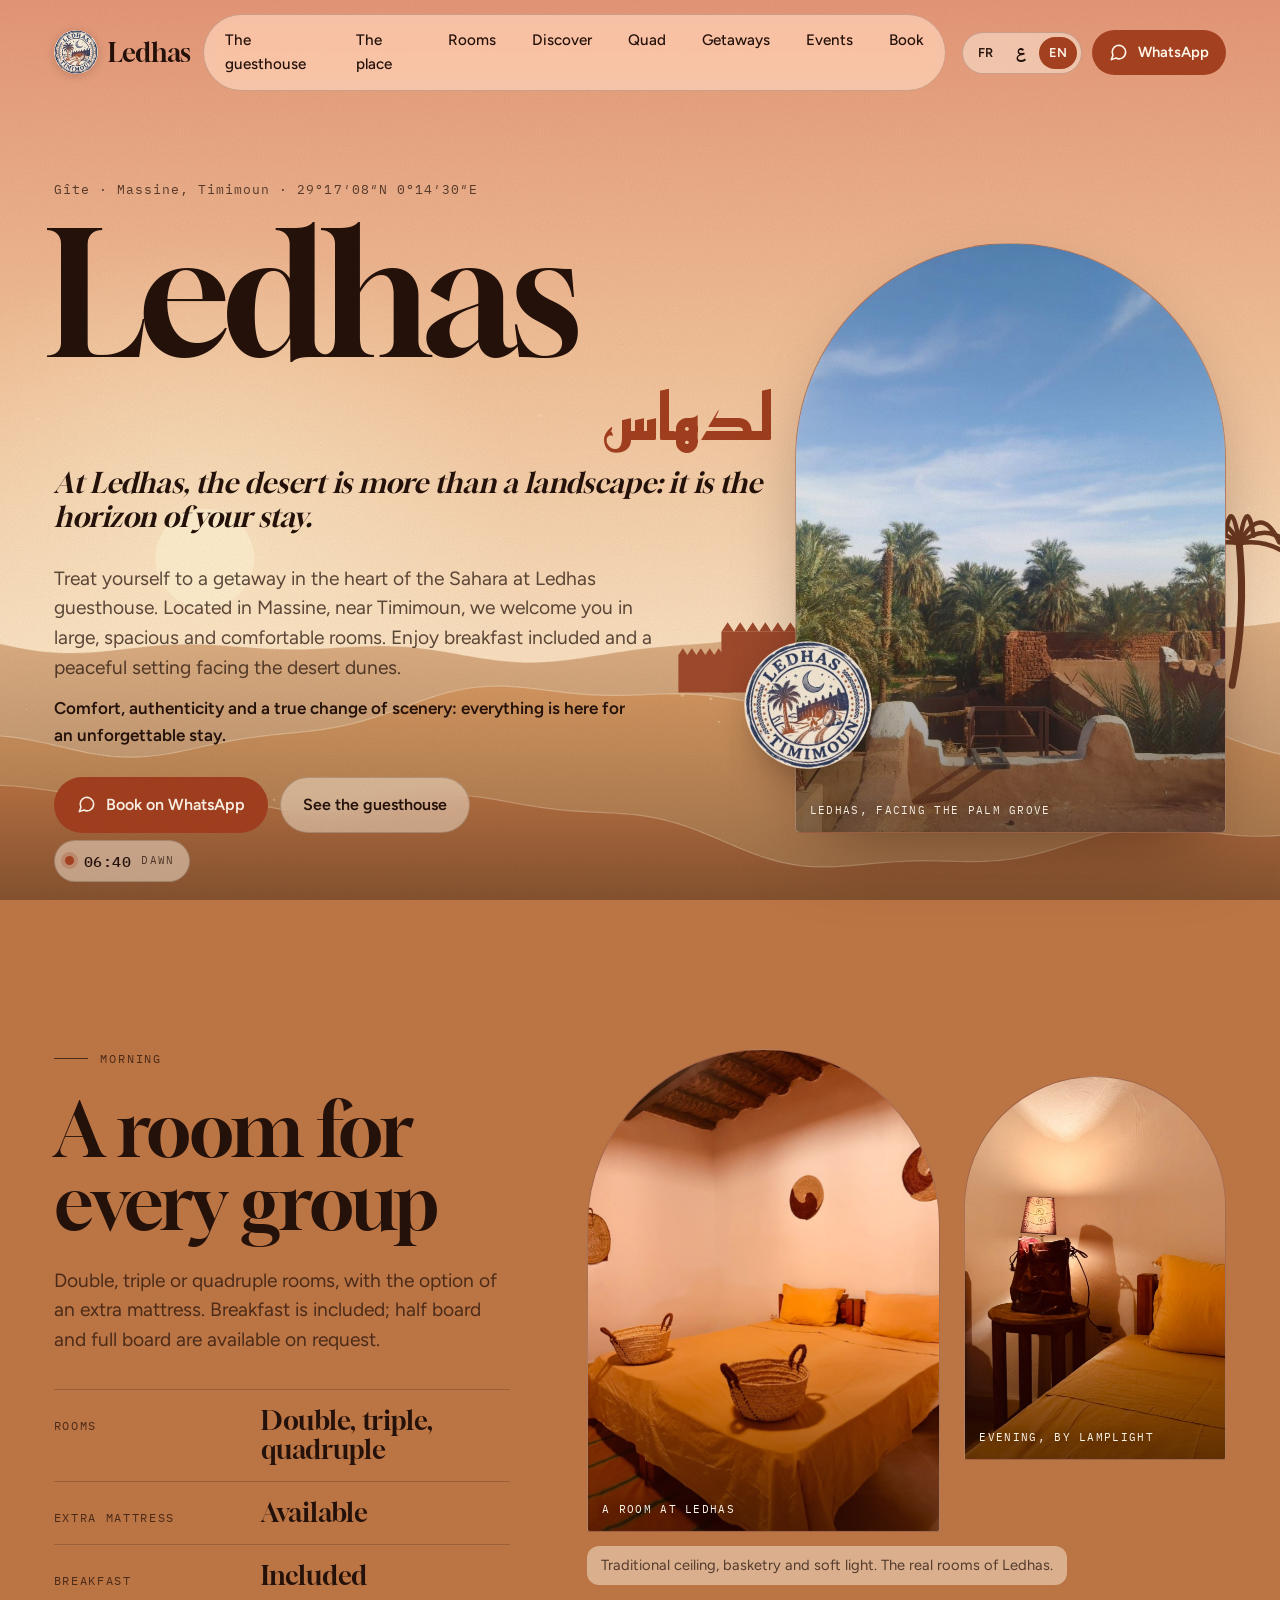
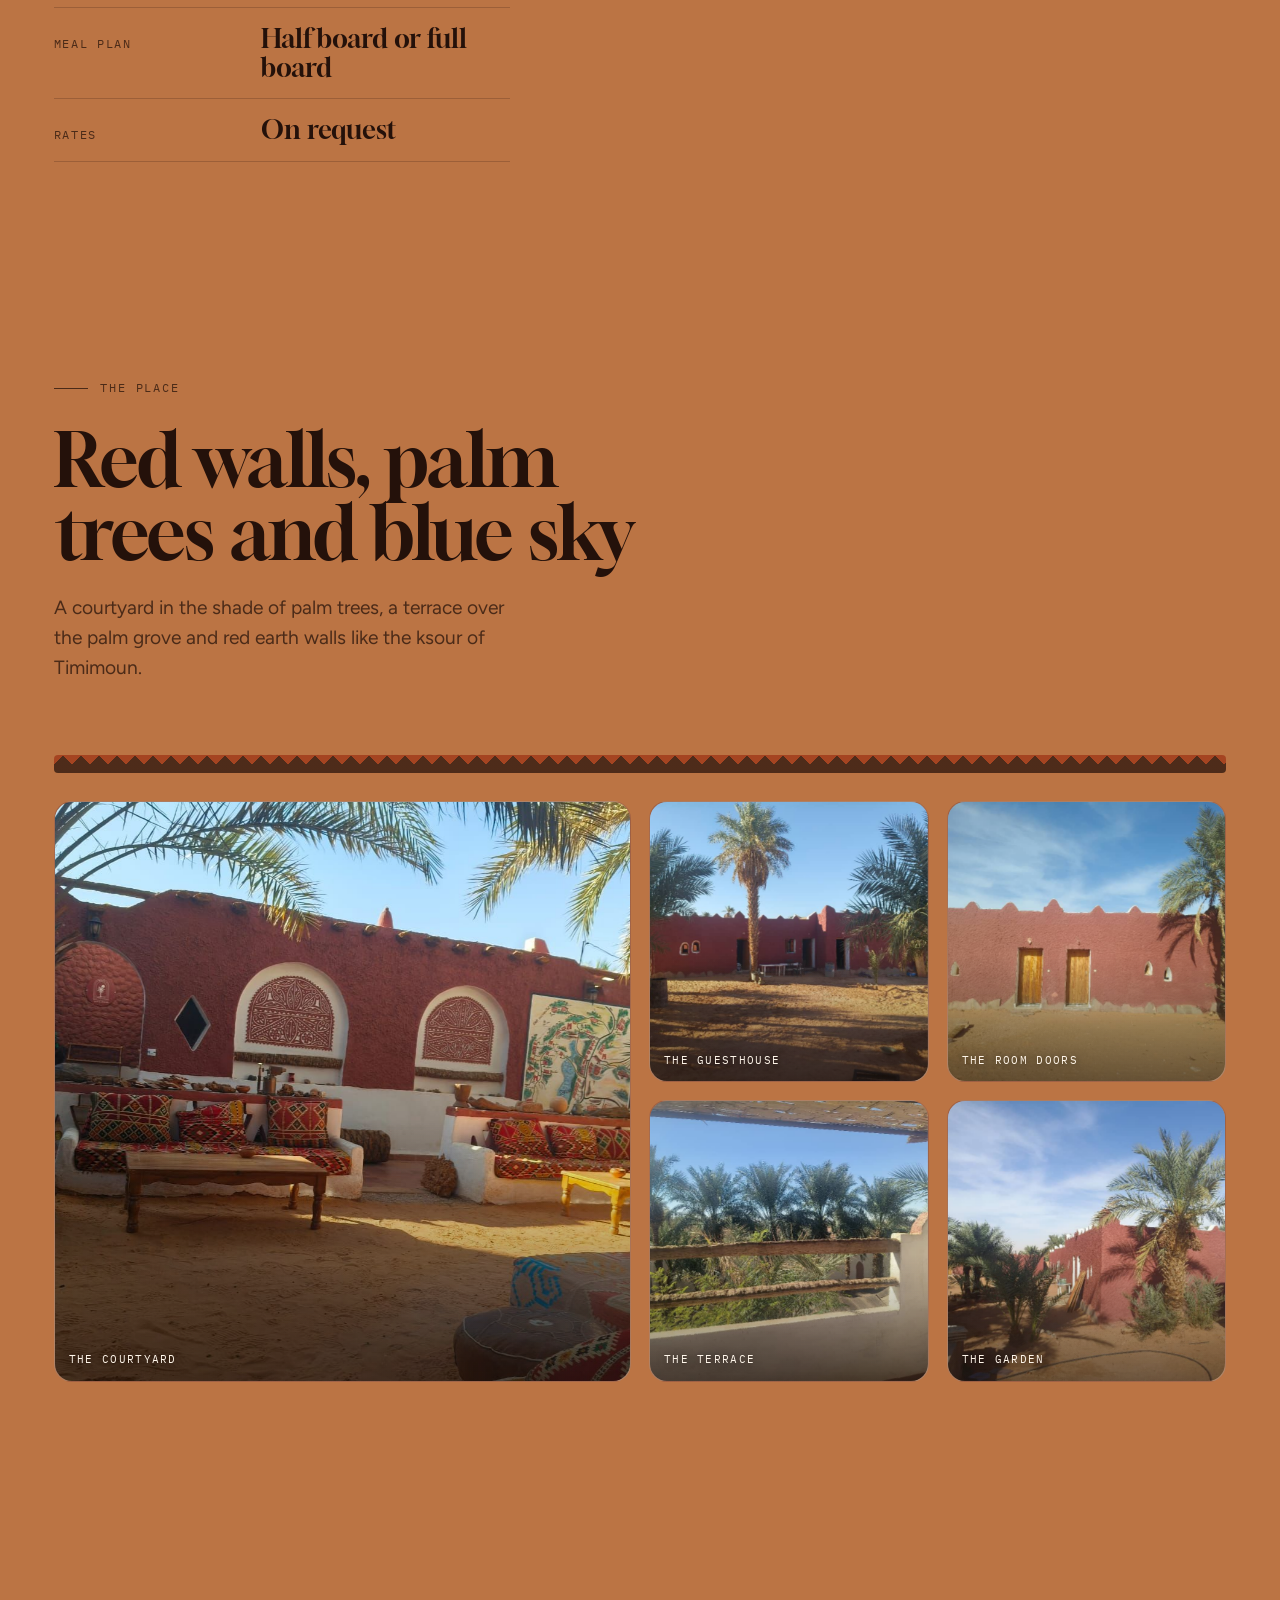
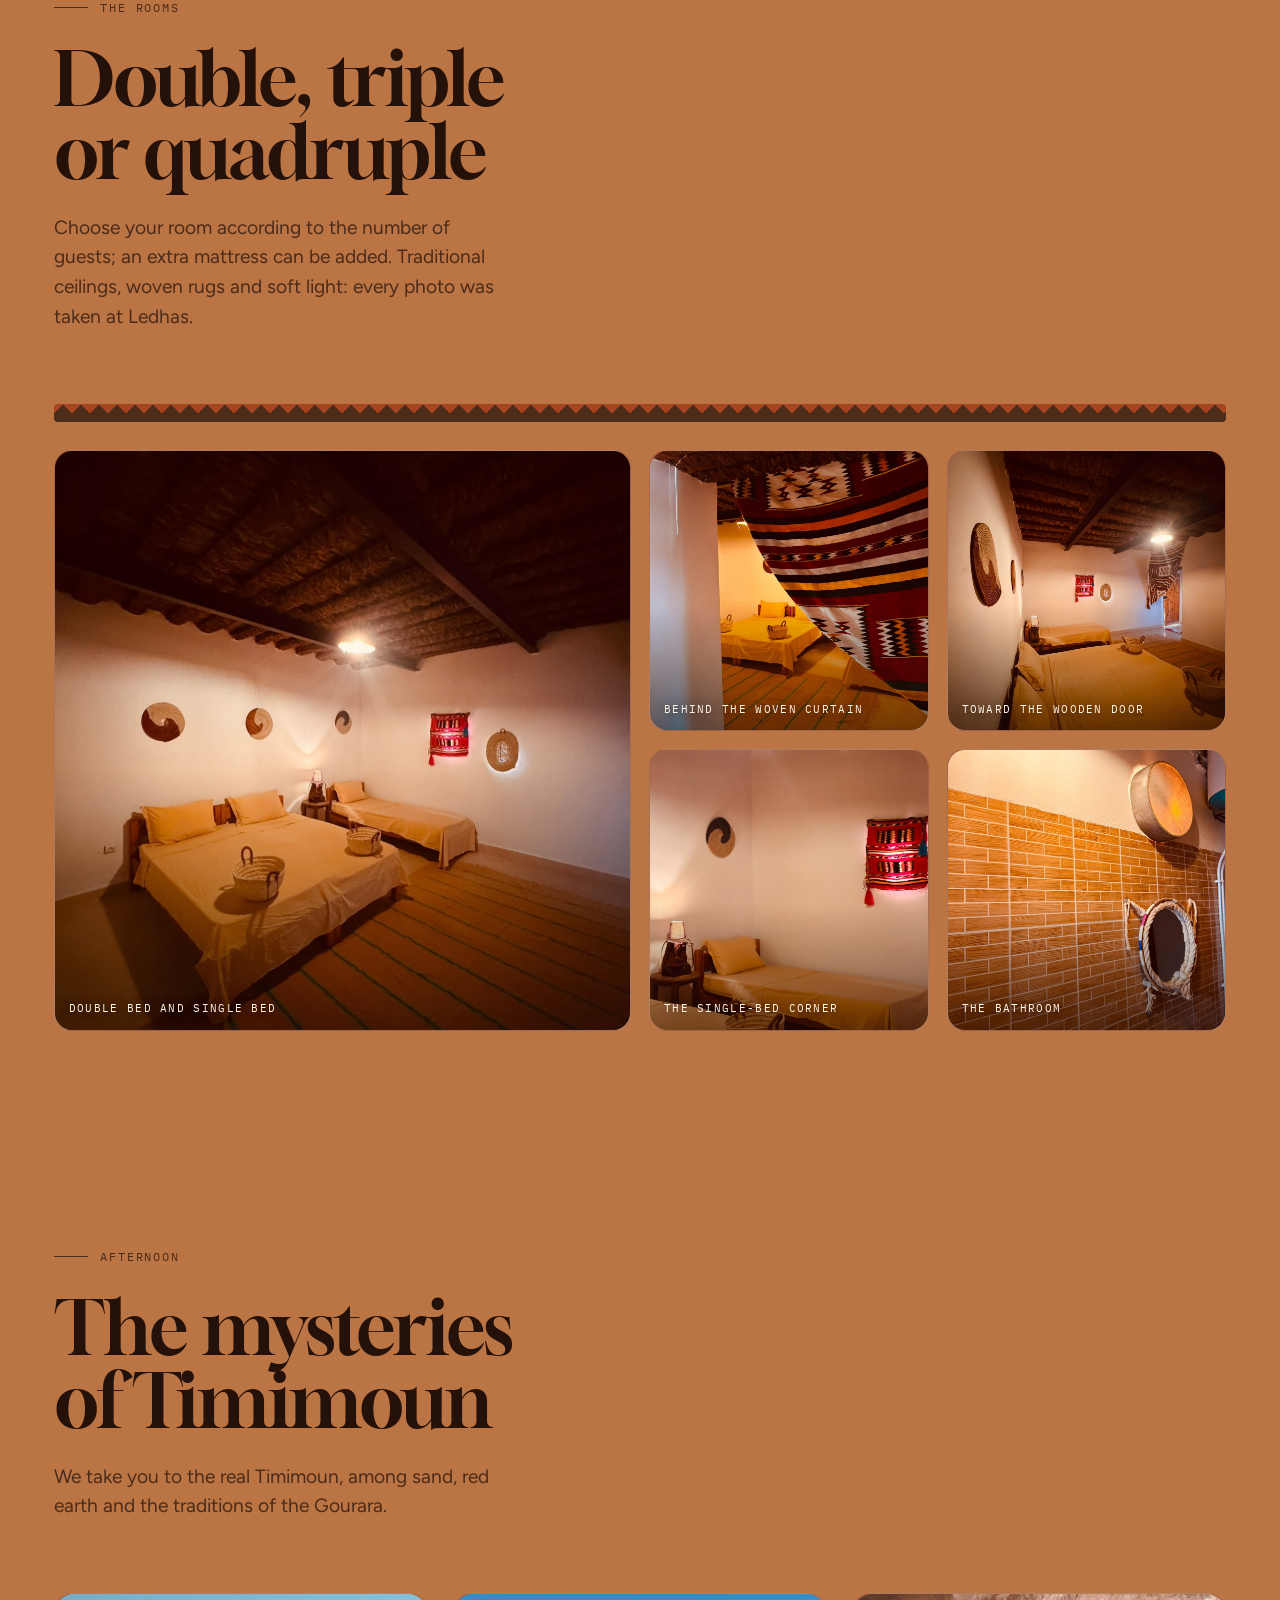
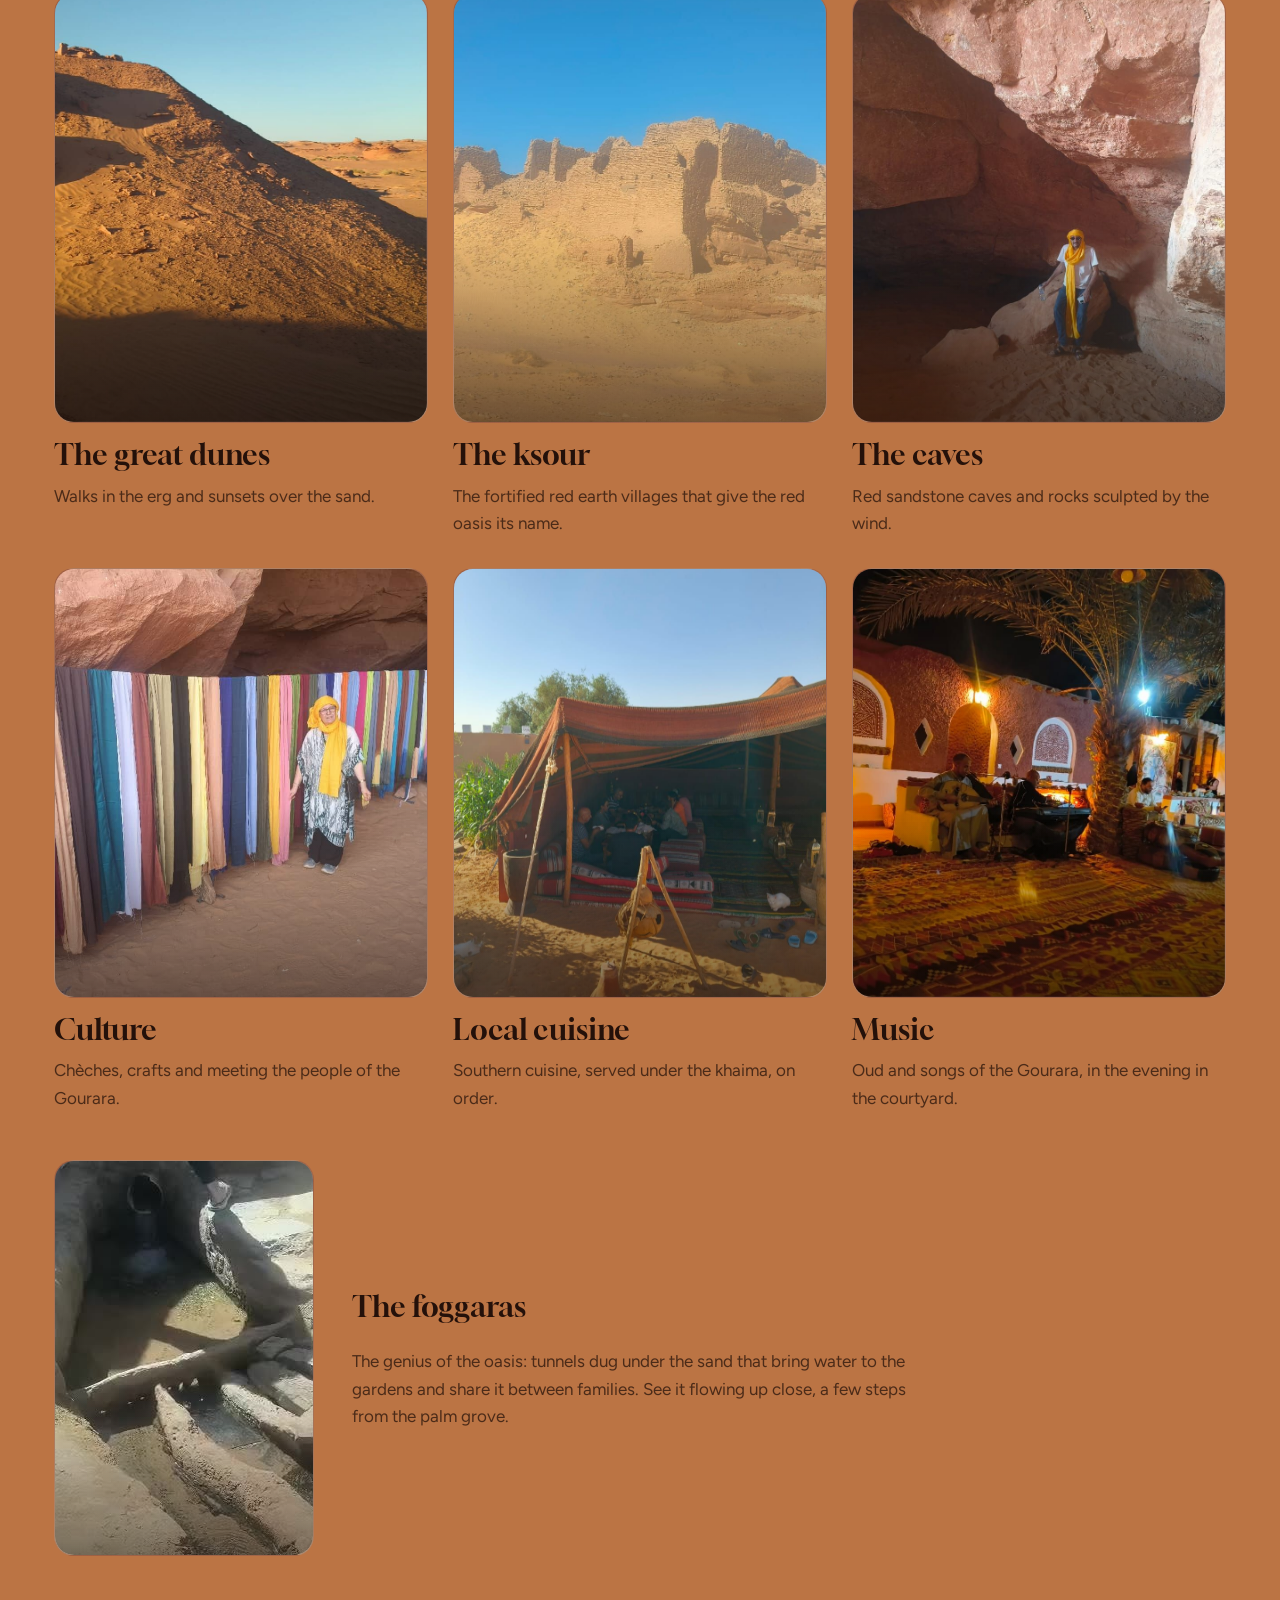
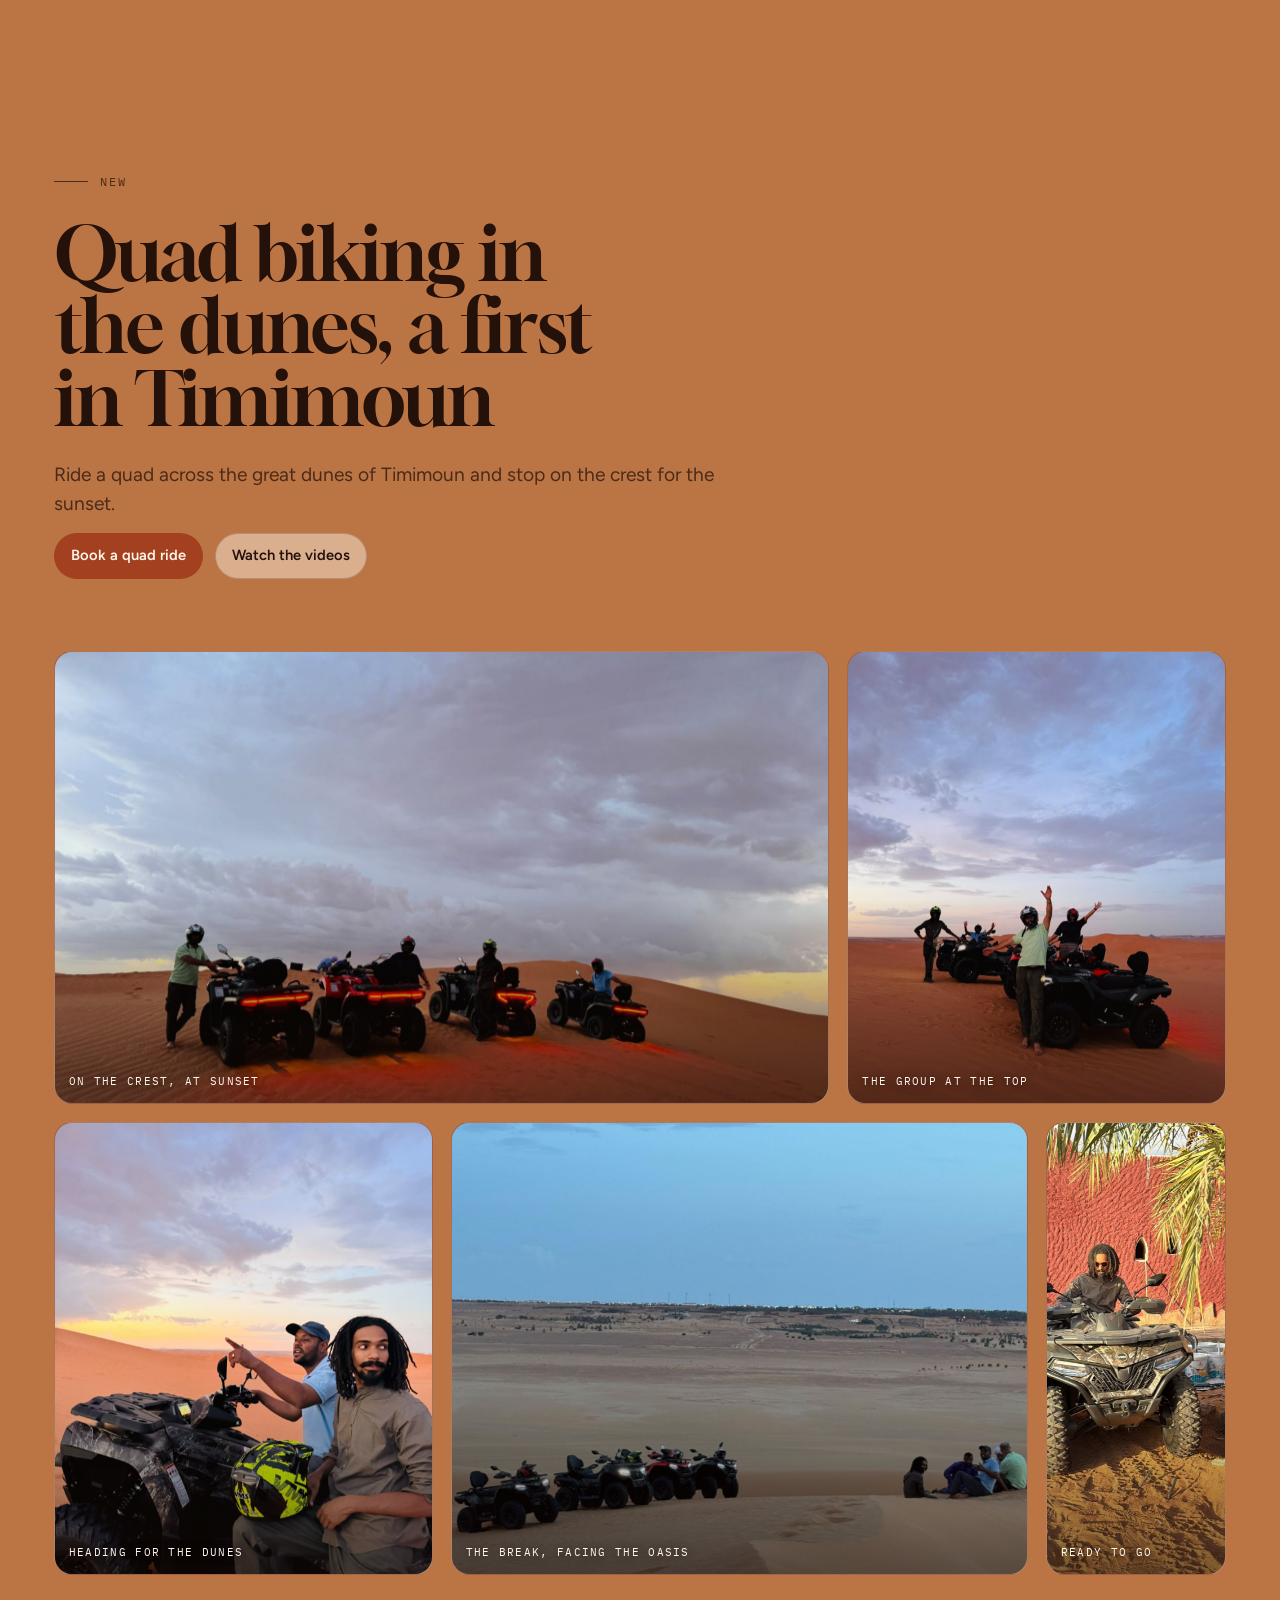
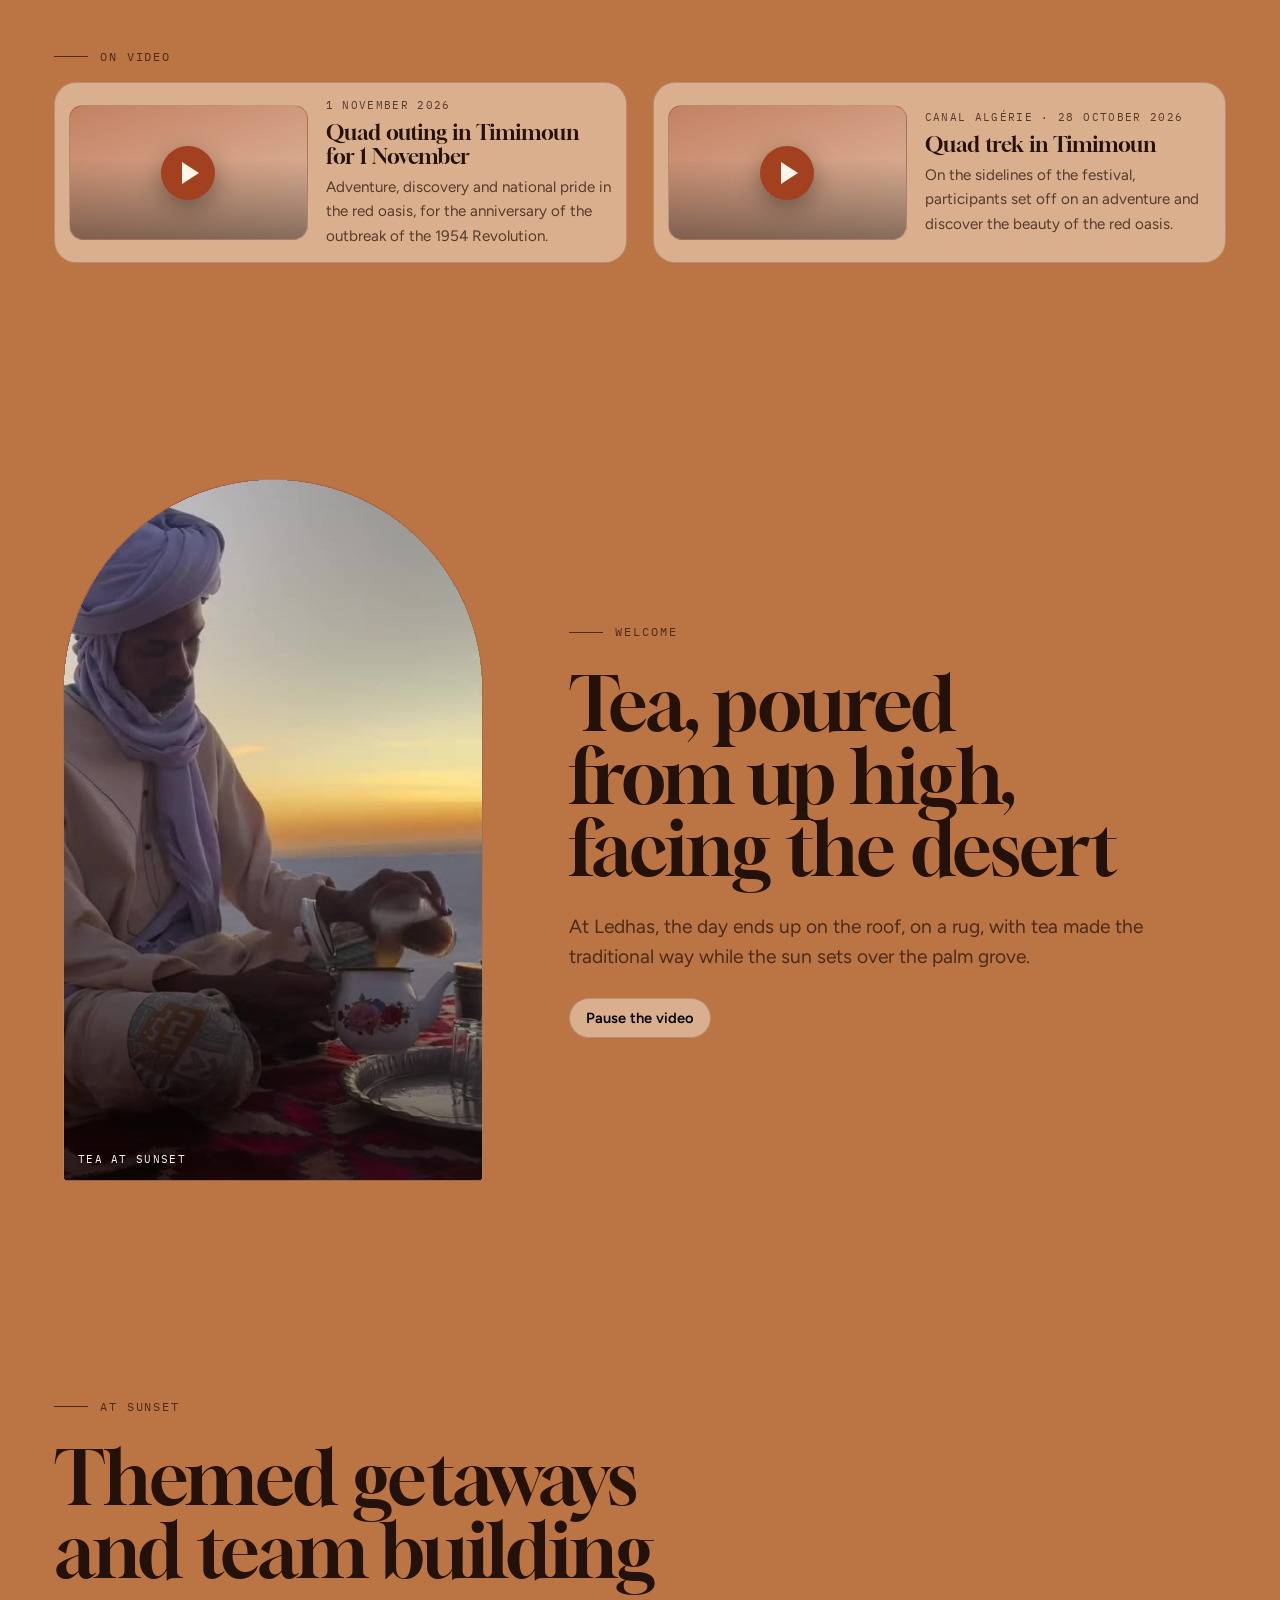
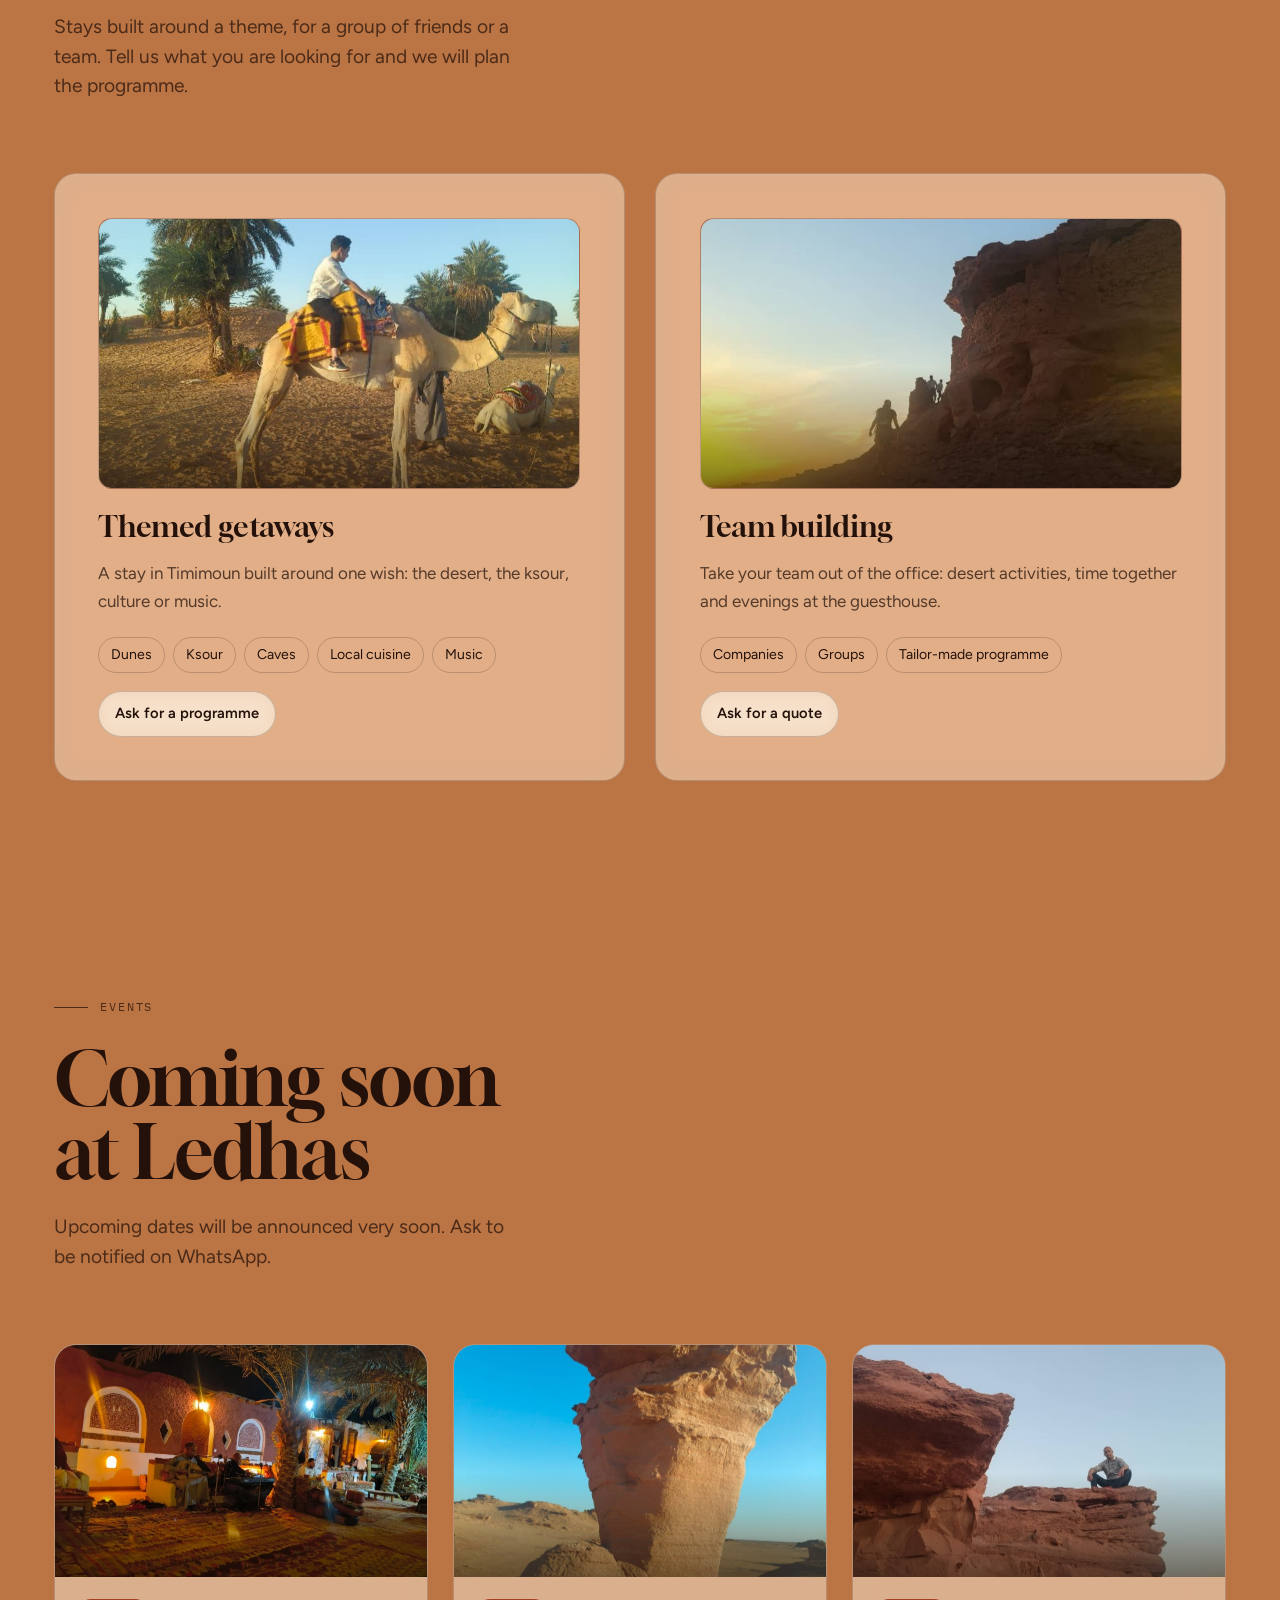
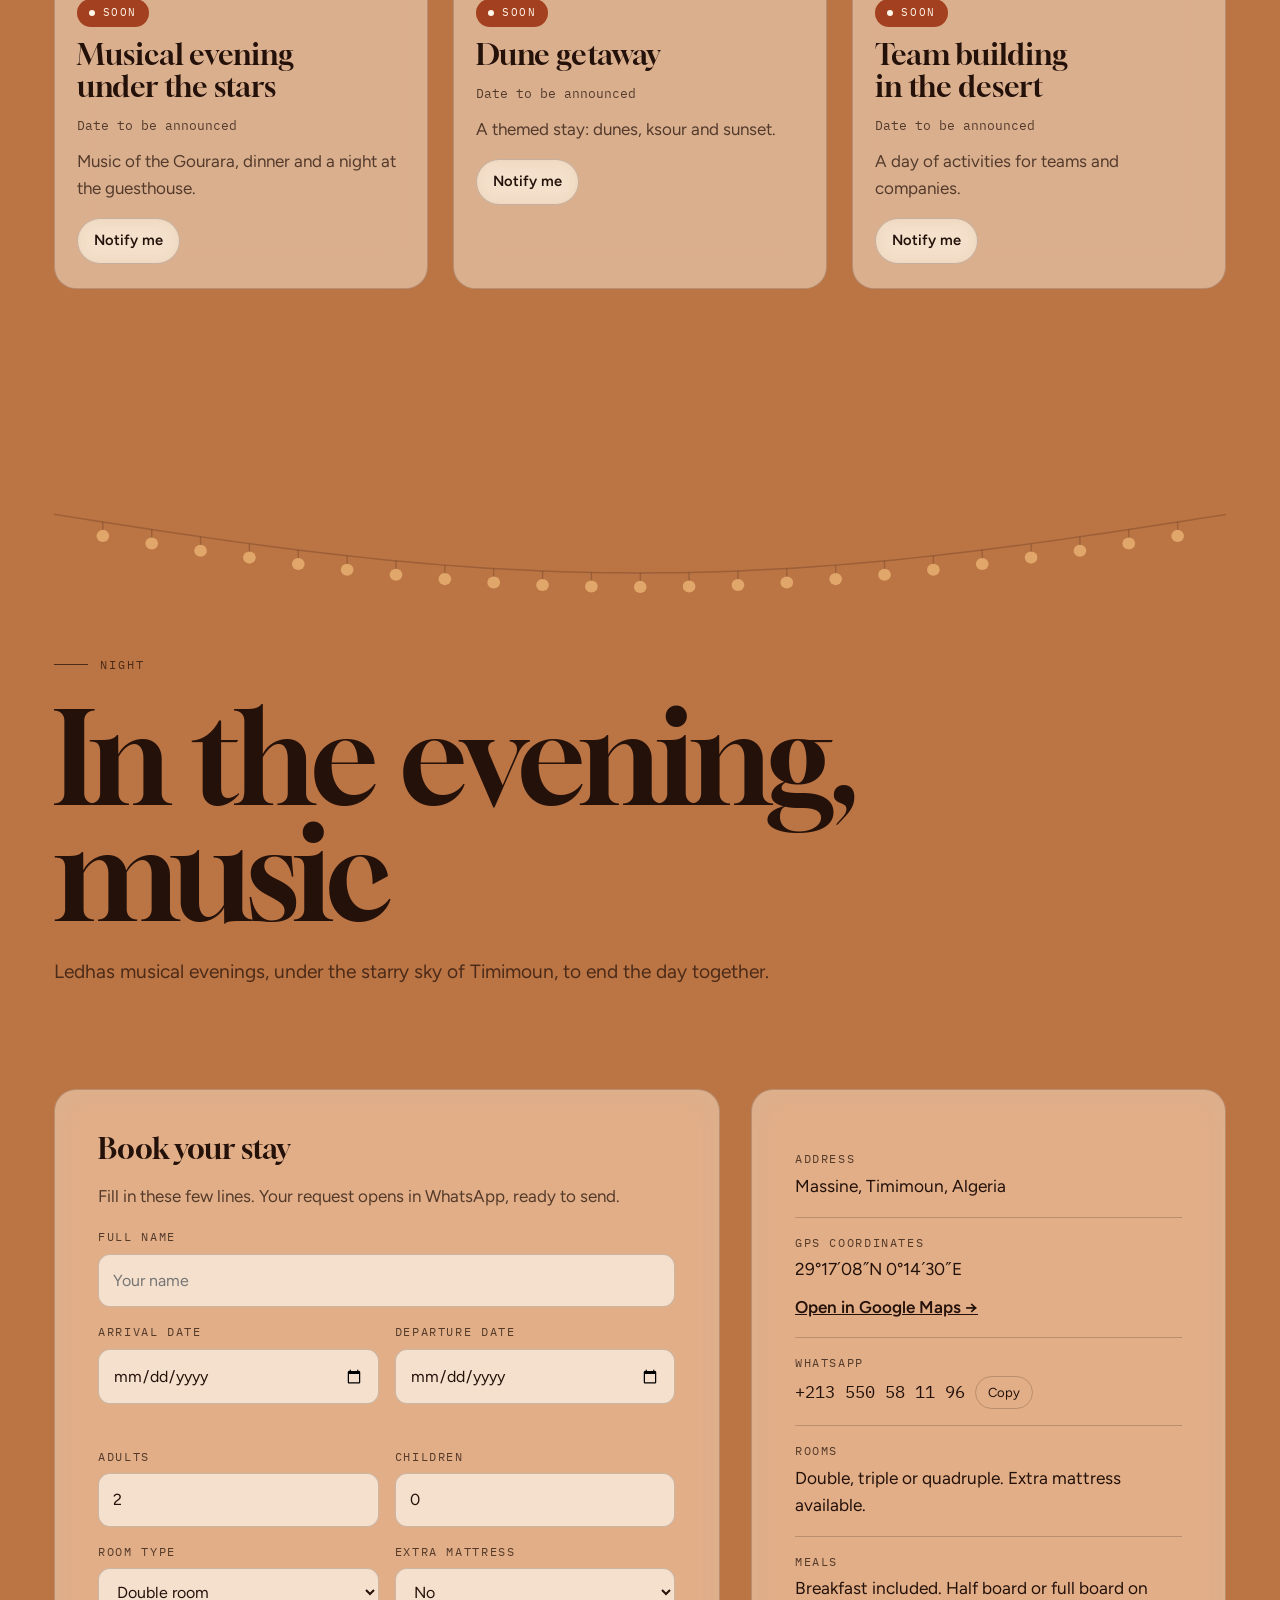
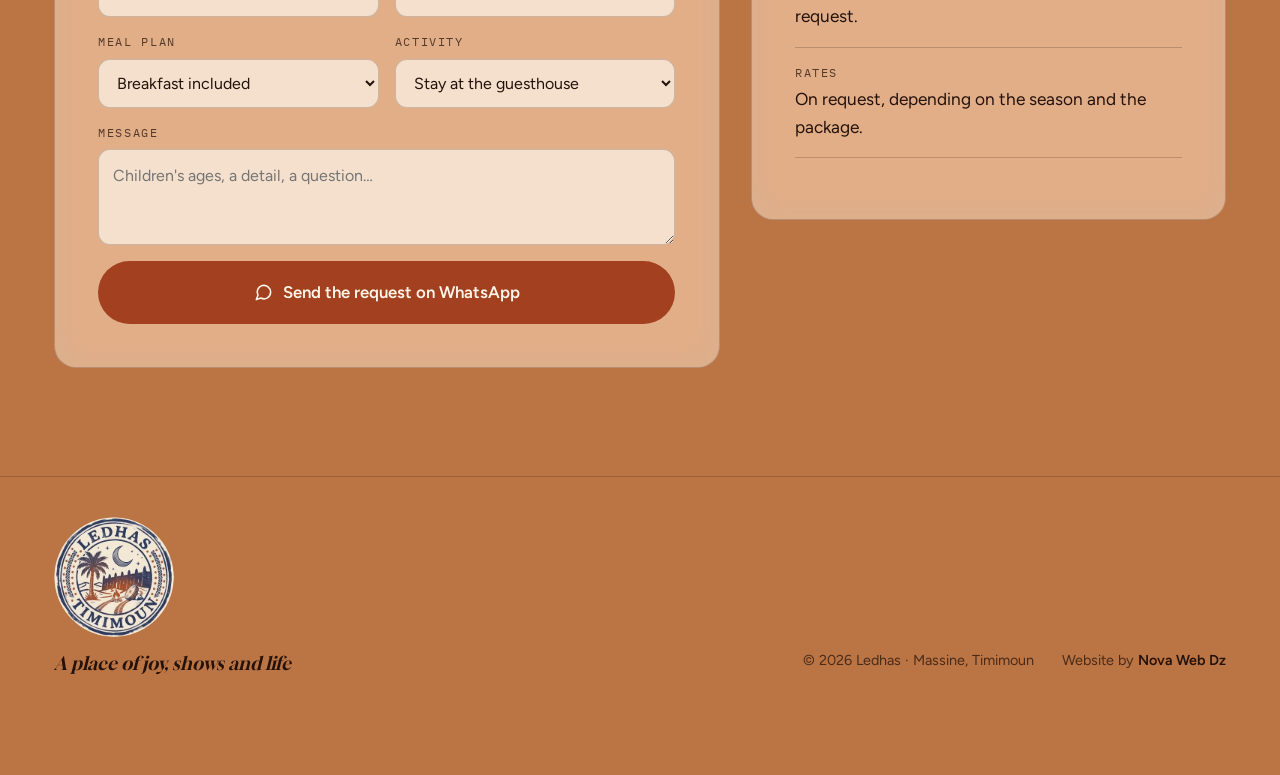
==== commit 1c568480: "Room types instead of 'spacious' wording Co-Authored-By: Claude Opus 5.5 <noreply@anthropic.com> Cla" ====
--- a/index.html
+++ b/index.html
@@ -5,7 +5,7 @@
 <meta name="viewport" content="width=device-width, initial-scale=1, viewport-fit=cover">
 <meta name="theme-color" content="#a3401f">
 <meta property="og:title" content="Ledhas · Gîte à Timimoun">
-<meta property="og:description" content="Grandes chambres spacieuses à Massine, Timimoun. Quad dans les dunes, évasions thématiques, team building et soirées musicales.">
+<meta property="og:description" content="Chambres doubles, triples et quadruples à Massine, Timimoun. Quad dans les dunes, évasions thématiques, team building et soirées musicales.">
 <meta property="og:type" content="website">
 <meta property="og:image" content="https://ledhas.vercel.app/img/patio.jpg">
 <style>
@@ -18,7 +18,7 @@
 <meta name="claude:viewport-fit-sides" content="cover">
 <link rel="icon" type="image/png" href="logo/favicon-64.png">
 <link rel="apple-touch-icon" href="logo/apple-touch-icon.png">
-<meta name="description" content="Ledhas, gîte à Massine, Timimoun. Grandes chambres spacieuses, petit-déjeuner inclus, découvertes du désert, évasions thématiques, team building et soirées musicales.">
+<meta name="description" content="Ledhas, gîte à Massine, Timimoun. Chambres doubles, triples et quadruples, petit-déjeuner inclus, découvertes du désert, évasions thématiques, team building et soirées musicales.">
 <link rel="preconnect" href="https://fonts.googleapis.com">
 <link rel="preconnect" href="https://fonts.gstatic.com" crossorigin>
 <link rel="stylesheet" href="https://fonts.googleapis.com/css2?family=Figtree:wght@400;500;600;700&family=Gloock&family=IBM+Plex+Mono:wght@400;500&family=IBM+Plex+Sans+Arabic:wght@400;500;600&family=Reem+Kufi:wght@500;700&display=swap">
@@ -503,7 +503,7 @@
     <div class="wrap split">
       <div class="stack rise">
         <p class="kicker">Le matin</p>
-        <h2>Un gîte, de grandes chambres spacieuses</h2>
+        <h2>Une chambre pour chaque groupe</h2>
         <p class="lead">Chambres doubles, triples ou quadruples, avec la possibilité d’ajouter un matelas supplémentaire. Le petit-déjeuner est inclus ; la demi-pension et la pension complète sont proposées sur demande.</p>
         <dl class="facts">
           <div><dt>Chambres</dt><dd>Doubles, triples, quadruples</dd></div>
@@ -548,9 +548,9 @@
       <div class="head-row rise">
         <div class="stack">
           <p class="kicker">Les chambres</p>
-          <h2>Des chambres spacieuses, une même douceur</h2>
+          <h2>Doubles, triples ou quadruples</h2>
         </div>
-        <p class="lead">Plafonds traditionnels, tapis tissés, vannerie et lumière douce. Toutes les photos sont prises à Ledhas.</p>
+        <p class="lead">Choisissez la chambre selon le nombre de personnes ; un matelas supplémentaire peut être ajouté. Plafonds traditionnels, tapis tissés et lumière douce : toutes les photos sont prises à Ledhas.</p>
       </div>
       <div class="kilim" aria-hidden="true"></div>
       <div class="gallery">
@@ -856,8 +856,8 @@
   var root = document.documentElement;
 
   /* ---------- Langues : français (source), English, العربية ---------- */
-  var DICT = {"Gîte · Massine, Timimoun ·":["Guesthouse · Massine, Timimoun ·","نُزُل · ماسين، تيميمون ·"],"Ledhas, retour en haut":["Ledhas, back to top","لدهاس، العودة إلى الأعلى"],"Sections":["Sections","الأقسام"],"Le gîte":["The guesthouse","النُزُل"],"Le lieu":["The place","المكان"],"Chambres":["Rooms","الغرف"],"Découvrir":["Discover","اكتشف"],"Quad":["Quad","الكواد"],"Évasions":["Getaways","الرحلات"],"Événements":["Events","الفعاليات"],"Réserver":["Book","احجز"],"Langue":["Language","اللغة"],"WhatsApp":["WhatsApp","واتساب"],"Team building":["Team building","بناء الفريق"],"Gîte · Massine, Timimoun · 29°17′08″N 0°14′30″E":["Guesthouse · Massine, Timimoun · 29°17′08″N 0°14′30″E","نُزُل · ماسين، تيميمون · 29°17′08″N 0°14′30″E"],"À Ledhas, le désert n’est pas seulement un paysage : c’est l’horizon de votre séjour.":["At Ledhas, the desert is more than a landscape: it is the horizon of your stay.","في لدهاس، الصحراء ليست مجرد منظر طبيعي، بل هي أفق إقامتكم."],"Offrez-vous une escapade au cœur du Sahara au gîte Ledhas. Situé à Massine, à proximité de Timimoun, notre établissement vous accueille dans de grandes chambres spacieuses et confortables. Profitez d’un petit-déjeuner inclus et d’un cadre paisible, face aux dunes du désert.":["Treat yourself to a getaway in the heart of the Sahara at Ledhas guesthouse. Located in Massine, near Timimoun, we welcome you in large, spacious and comfortable rooms. Enjoy breakfast included and a peaceful setting facing the desert dunes.","امنحوا أنفسكم رحلة إلى قلب الصحراء في نُزُل لدهاس. يقع نُزُلنا في ماسين بالقرب من تيميمون، ويستقبلكم في غرف كبيرة وواسعة ومريحة. استمتعوا بفطور الصباح المشمول وبأجواء هادئة تطل على كثبان الصحراء."],"Confort, authenticité et dépaysement : tout est réuni pour un séjour inoubliable.":["Comfort, authenticity and a true change of scenery: everything is here for an unforgettable stay.","الراحة والأصالة وتغيير الأجواء: كل شيء متوفر لإقامة لا تُنسى."],"Réserver sur WhatsApp":["Book on WhatsApp","احجز عبر واتساب"],"Voir le gîte":["See the guesthouse","اكتشف النُزُل"],"Les toits en terre rouge de Ledhas face à la palmeraie":["The red earth rooftops of Ledhas facing the palm grove","أسطح لدهاس الطينية الحمراء المطلة على واحة النخيل"],"Ledhas, face à la palmeraie":["Ledhas, facing the palm grove","لدهاس، في مواجهة واحة النخيل"],"Logo Ledhas Timimoun":["Ledhas Timimoun logo","شعار لدهاس تيميمون"],"Le matin":["Morning","الصباح"],"Un gîte, de grandes chambres spacieuses":["A guesthouse with large, spacious rooms","نُزُل بغرف كبيرة وواسعة"],"Chambres doubles, triples ou quadruples, avec la possibilité d’ajouter un matelas supplémentaire. Le petit-déjeuner est inclus ; la demi-pension et la pension complète sont proposées sur demande.":["Double, triple or quadruple rooms, with the option of an extra mattress. Breakfast is included; half board and full board are available on request.","غرف ثنائية أو ثلاثية أو رباعية، مع إمكانية إضافة فراش إضافي. فطور الصباح مشمول، ونوفّر نصف الإقامة والإقامة الكاملة عند الطلب."],"Doubles, triples, quadruples":["Double, triple, quadruple","ثنائية، ثلاثية، رباعية"],"Matelas supplémentaire":["Extra mattress","فراش إضافي"],"Possible":["Available","متوفر"],"Petit-déjeuner":["Breakfast","فطور الصباح"],"Inclus":["Included","مشمول"],"Pension":["Meal plan","الوجبات"],"Demi-pension ou complète":["Half board or full board","نصف إقامة أو إقامة كاملة"],"Tarifs":["Rates","الأسعار"],"Sur demande":["On request","عند الطلب"],"Chambre de Ledhas : grand lit, plafond traditionnel et paniers tressés":["Ledhas room: large bed, traditional ceiling and woven baskets","غرفة في لدهاس: سرير كبير وسقف تقليدي وسلال منسوجة"],"Une chambre de Ledhas":["A room at Ledhas","غرفة في لدهاس"],"Lampe artisanale et table de nuit en bois dans une chambre de Ledhas":["Handmade lamp and wooden bedside table in a Ledhas room","مصباح تقليدي وطاولة خشبية بجانب السرير في غرفة بلدهاس"],"Le soir, à la lampe":["Evening, by lamplight","المساء، على ضوء المصباح"],"Plafond traditionnel, vannerie et lumière douce. Les vraies chambres de Ledhas.":["Traditional ceiling, basketry and soft light. The real rooms of Ledhas.","سقف تقليدي وسلال منسوجة وضوء هادئ. هذه غرف لدهاس الحقيقية."],"Murs rouges, palmiers et ciel bleu":["Red walls, palm trees and blue sky","جدران حمراء ونخيل وسماء زرقاء"],"Une cour à l'ombre des palmiers, une terrasse sur la palmeraie et des murs en terre rouge comme les ksour de Timimoun.":["A courtyard in the shade of palm trees, a terrace over the palm grove and red earth walls like the ksour of Timimoun.","فناء في ظل النخيل، وشرفة تطل على الواحة، وجدران من الطين الأحمر مثل قصور تيميمون."],"La cour de Ledhas avec ses banquettes, ses coussins et son mur rouge décoré":["The Ledhas courtyard with its benches, cushions and decorated red wall","فناء لدهاس بمقاعده ووسائده وجداره الأحمر المزخرف"],"La cour":["The courtyard","الفناء"],"Le bâtiment rouge de Ledhas entre les palmiers":["The red Ledhas building among the palm trees","مبنى لدهاس الأحمر بين النخيل"],"Portes en bois des chambres dans le mur rouge":["Wooden room doors in the red wall","أبواب الغرف الخشبية في الجدار الأحمر"],"Les portes des chambres":["The room doors","أبواب الغرف"],"Vue sur la palmeraie depuis la terrasse ombragée":["View of the palm grove from the shaded terrace","منظر واحة النخيل من الشرفة المظللة"],"La terrasse":["The terrace","الشرفة"],"Le jardin de palmiers devant les murs rouges":["The palm garden in front of the red walls","حديقة النخيل أمام الجدران الحمراء"],"Le jardin":["The garden","الحديقة"],"Les chambres":["The rooms","الغرف"],"Des chambres spacieuses, une même douceur":["Spacious rooms, the same warm comfort","غرف واسعة ودفء واحد"],"Plafonds traditionnels, tapis tissés, vannerie et lumière douce. Toutes les photos sont prises à Ledhas.":["Traditional ceilings, woven rugs, basketry and soft light. Every photo was taken at Ledhas.","أسقف تقليدية وزرابي منسوجة وسلال وضوء هادئ. كل الصور التُقطت في لدهاس."],"Chambre de Ledhas avec un lit double et un lit simple":["Ledhas room with a double bed and a single bed","غرفة في لدهاس بسرير مزدوج وسرير فردي"],"Lit double et lit simple":["Double bed and single bed","سرير مزدوج وسرير فردي"],"Chambre vue derrière le rideau tissé rouge suspendu à l'entrée":["Room seen from behind the red woven curtain hanging in the doorway","غرفة تظهر خلف الستار المنسوج الأحمر المعلّق عند المدخل"],"Derrière le rideau tissé":["Behind the woven curtain","خلف الستار المنسوج"],"Chambre en longueur vers la porte en bois":["Long room leading to the wooden door","غرفة طويلة تؤدي إلى الباب الخشبي"],"Vers la porte en bois":["Toward the wooden door","نحو الباب الخشبي"],"Lit simple, lampe et tissage rouge au mur":["Single bed, lamp and red weaving on the wall","سرير فردي ومصباح ونسيج أحمر على الجدار"],"Le coin lit simple":["The single-bed corner","ركن السرير الفردي"],"Salle de bain avec miroir en corde":["Bathroom with a rope mirror","حمّام بمرآة مؤطّرة بالحبال"],"La salle de bain":["The bathroom","الحمّام"],"Photo agrandie":["Enlarged photo","صورة مكبّرة"],"Fermer":["Close","إغلاق"],"L'après-midi":["Afternoon","بعد الظهر"],"Les mystères de Timimoun":["The mysteries of Timimoun","أسرار تيميمون"],"On vous emmène là où se trouve le vrai Timimoun, entre le sable, la terre rouge et les traditions du Gourara.":["We take you to the real Timimoun, among sand, red earth and the traditions of the Gourara.","نأخذكم إلى تيميمون الحقيقية، بين الرمال والتربة الحمراء وتقاليد منطقة قورارة."],"Dune de sable au soleil couchant près de Timimoun":["Sand dune at sunset near Timimoun","كثيب رملي عند الغروب قرب تيميمون"],"Les grandes dunes":["The great dunes","الكثبان الكبرى"],"Marches dans l'erg et couchers de soleil sur le sable.":["Walks in the erg and sunsets over the sand.","جولات في العرق وغروب الشمس فوق الرمال."],"Ancien ksar en ruine sur un rocher près de Timimoun":["Ancient ruined ksar on a rock near Timimoun","قصر قديم مهدّم فوق صخرة قرب تيميمون"],"Les ksour":["The ksour","القصور"],"Les villages fortifiés en terre rouge, qui donnent son nom à l'oasis rouge.":["The fortified red earth villages that give the red oasis its name.","القرى المحصّنة من الطين الأحمر التي منحت الواحة الحمراء اسمها."],"Visiteur en chèche jaune à l'entrée d'une grotte de grès rouge":["Visitor in a yellow chèche at the entrance of a red sandstone cave","زائر بعمامة صفراء عند مدخل كهف من الحجر الرملي الأحمر"],"Les grottes":["The caves","الكهوف"],"Les grottes de grès rouge et les rochers sculptés par le vent.":["Red sandstone caves and rocks sculpted by the wind.","كهوف من الحجر الرملي الأحمر وصخور نحتتها الرياح."],"Chèches et foulards colorés vendus dans une grotte":["Colourful chèches and scarves sold in a cave","عمائم وأوشحة ملوّنة تُباع داخل كهف"],"La culture":["Culture","الثقافة"],"Chèches, artisanat et rencontres avec les habitants du Gourara.":["Chèches, crafts and meeting the people of the Gourara.","العمائم والحِرَف التقليدية ولقاء سكان قورارة."],"Repas sous la khaïma de Ledhas":["Meal under the Ledhas khaima","وجبة تحت خيمة لدهاس"],"La gastronomie":["Local cuisine","المطبخ المحلي"],"La cuisine du Sud, servie sous la khaïma, sur commande.":["Southern cuisine, served under the khaima, on order.","مأكولات الجنوب، تُقدَّم تحت الخيمة حسب الطلب."],"Soirée musicale avec oud dans la cour de Ledhas":["Musical evening with an oud in the Ledhas courtyard","سهرة موسيقية بالعود في فناء لدهاس"],"La musique":["Music","الموسيقى"],"Oud et chants du Gourara, le soir dans la cour du gîte.":["Oud and songs of the Gourara, in the evening in the courtyard.","العود وأغاني قورارة، مساءً في فناء النُزُل."],"L'eau qui coule dans une foggara":["Water flowing in a foggara","الماء يجري في فقارة"],"Les foggaras":["The foggaras","الفقارات"],"Le génie de l'oasis : des galeries creusées sous le sable qui amènent l'eau jusqu'aux jardins, et la partagent entre les familles. À voir couler de près, à quelques pas de la palmeraie.":["The genius of the oasis: tunnels dug under the sand that bring water to the gardens and share it between families. See it flowing up close, a few steps from the palm grove.","عبقرية الواحة: أنفاق محفورة تحت الرمال تجلب الماء إلى البساتين وتوزّعه بين العائلات. شاهدوه يجري عن قرب، على بُعد خطوات من واحة النخيل."],"Nouveau":["New","جديد"],"Le quad dans les dunes, une première à Timimoun":["Quad biking in the dunes, a first in Timimoun","الكواد في الكثبان، لأول مرة في تيميمون"],"Partez en quad sur les grandes dunes de Timimoun et arrêtez-vous sur la crête pour le coucher du soleil.":["Ride a quad across the great dunes of Timimoun and stop on the crest for the sunset.","انطلقوا على دراجات الكواد فوق كثبان تيميمون الكبرى وتوقّفوا على القمة لمشاهدة الغروب."],"Réserver une sortie en quad":["Book a quad ride","احجز جولة كواد"],"Voir les vidéos":["Watch the videos","شاهد الفيديوهات"],"Quatre quads alignés sur une dune au coucher du soleil":["Four quads lined up on a dune at sunset","أربع دراجات كواد مصطفّة على كثيب عند الغروب"],"Sur la crête, au coucher du soleil":["On the crest, at sunset","على القمة، عند الغروب"],"Groupe en quad saluant sur les dunes":["Group on quads waving on the dunes","مجموعة على دراجات الكواد تلوّح فوق الكثبان"],"Le groupe au sommet":["The group at the top","المجموعة على القمة"],"Deux participants à côté d'un quad, face aux dunes":["Two participants next to a quad, facing the dunes","مشاركان بجانب دراجة كواد في مواجهة الكثبان"],"Cap sur les dunes":["Heading for the dunes","نحو الكثبان"],"Pause sur la dune avec vue sur l'oasis de Timimoun":["Break on the dune overlooking the Timimoun oasis","استراحة على الكثيب مع إطلالة على واحة تيميمون"],"La pause, face à l'oasis":["The break, facing the oasis","استراحة أمام الواحة"],"Départ en quad devant un mur rouge et un palmier":["Quad departure in front of a red wall and a palm tree","الانطلاق بالكواد أمام جدار أحمر ونخلة"],"Prêt à partir":["Ready to go","جاهز للانطلاق"],"En vidéo":["On video","بالفيديو"],"1er Novembre 2026":["1 November 2026","أول نوفمبر 2026"],"Sortie en quad à Timimoun pour le 1er Novembre":["Quad outing in Timimoun for 1 November","خرجة بالكواد في تيميمون بمناسبة أول نوفمبر"],"Aventure, découverte et fierté nationale dans l'oasis rouge, pour l'anniversaire du déclenchement de la Révolution de 1954.":["Adventure, discovery and national pride in the red oasis, for the anniversary of the outbreak of the 1954 Revolution.","مغامرة واكتشاف وفخر وطني في الواحة الحمراء، في ذكرى اندلاع ثورة 1954."],"Canal Algérie · 28 octobre 2026":["Canal Algérie · 28 October 2026","كنال ألجيري · 28 أكتوبر 2026"],"Randonnée en quad à Timimoun":["Quad trek in Timimoun","جولة بالكواد في تيميمون"],"En marge du festival, les participants partent à l'aventure et découvrent la beauté de l'oasis rouge.":["On the sidelines of the festival, participants set off on an adventure and discover the beauty of the red oasis.","على هامش المهرجان، ينطلق المشاركون في مغامرة ويكتشفون جمال الواحة الحمراء."],"Préparation du thé au coucher du soleil":["Tea being prepared at sunset","تحضير الشاي عند الغروب"],"Le thé, au coucher du soleil":["Tea at sunset","الشاي عند الغروب"],"L'accueil":["Welcome","الضيافة"],"Le thé, versé de haut, face au désert":["Tea, poured from up high, facing the desert","الشاي يُسكب من الأعلى في مواجهة الصحراء"],"À Ledhas, la journée se termine en haut, sur un tapis, avec le thé préparé à l'ancienne pendant que le soleil descend sur la palmeraie.":["At Ledhas, the day ends up on the roof, on a rug, with tea made the traditional way while the sun sets over the palm grove.","في لدهاس، ينتهي اليوم فوق السطح على زربية، مع شاي يُحضَّر على الطريقة التقليدية بينما تغرب الشمس فوق واحة النخيل."],"Mettre la vidéo en pause":["Pause the video","إيقاف الفيديو مؤقتًا"],"Lire la vidéo":["Play the video","تشغيل الفيديو"],"Au coucher du soleil":["At sunset","عند الغروب"],"Évasions thématiques et team building":["Themed getaways and team building","رحلات موضوعية وبناء الفريق"],"Des séjours construits autour d'un thème, pour un groupe d'amis ou une équipe. Dites-nous ce que vous cherchez, on prépare le programme.":["Stays built around a theme, for a group of friends or a team. Tell us what you are looking for and we will plan the programme.","إقامات مبنية حول موضوع معيّن، لمجموعة أصدقاء أو لفريق عمل. أخبرونا بما تبحثون عنه وسنُعدّ لكم البرنامج."],"Balade à dos de dromadaire près de la palmeraie":["Camel ride near the palm grove","جولة على ظهر الجمل قرب واحة النخيل"],"Évasions thématiques":["Themed getaways","رحلات موضوعية"],"Un séjour à Timimoun organisé autour d'une envie : le désert, les ksour, la culture ou la musique.":["A stay in Timimoun built around one wish: the desert, the ksour, culture or music.","إقامة في تيميمون حول رغبة واحدة: الصحراء أو القصور أو الثقافة أو الموسيقى."],"Dunes":["Dunes","الكثبان"],"Ksour":["Ksour","القصور"],"Grottes":["Caves","الكهوف"],"Gastronomie":["Local cuisine","المطبخ المحلي"],"Musique":["Music","الموسيقى"],"Demander un programme":["Ask for a programme","اطلب برنامجًا"],"Groupe en randonnée sur les rochers au coucher du soleil":["Group hiking on the rocks at sunset","مجموعة تتنزّه بين الصخور عند الغروب"],"Sortez votre équipe du bureau : activités dans le désert, temps ensemble et soirées au gîte.":["Take your team out of the office: desert activities, time together and evenings at the guesthouse.","أخرجوا فريقكم من المكتب: أنشطة في الصحراء، ووقت معًا، وسهرات في النُزُل."],"Entreprises":["Companies","الشركات"],"Groupes":["Groups","المجموعات"],"Programme sur mesure":["Tailor-made programme","برنامج حسب الطلب"],"Demander un devis":["Ask for a quote","اطلب عرض سعر"],"Bientôt à Ledhas":["Coming soon at Ledhas","قريبًا في لدهاس"],"Les prochaines dates seront annoncées très bientôt. Demandez à être prévenu sur WhatsApp.":["Upcoming dates will be announced very soon. Ask to be notified on WhatsApp.","سنعلن عن المواعيد القادمة قريبًا جدًا. اطلبوا أن نُعلمكم عبر واتساب."],"Soirée musicale dans la cour de Ledhas":["Musical evening in the Ledhas courtyard","سهرة موسيقية في فناء لدهاس"],"Bientôt":["Soon","قريبًا"],"Soirée musicale sous les étoiles":["Musical evening under the stars","سهرة موسيقية تحت النجوم"],"Date bientôt annoncée":["Date to be announced","سيُعلن عن الموعد قريبًا"],"Musique du Gourara, dîner et nuit au gîte.":["Music of the Gourara, dinner and a night at the guesthouse.","موسيقى قورارة وعشاء وليلة في النُزُل."],"Me prévenir":["Notify me","أعلموني"],"Rocher sculpté par le vent dans le désert de Timimoun":["Wind-sculpted rock in the Timimoun desert","صخرة نحتتها الرياح في صحراء تيميمون"],"Évasion dans les dunes":["Dune getaway","رحلة في الكثبان"],"Un séjour thématique : dunes, ksour et coucher de soleil.":["A themed stay: dunes, ksour and sunset.","إقامة موضوعية: كثبان وقصور وغروب."],"Pause au sommet d'une falaise de grès rouge":["Break at the top of a red sandstone cliff","استراحة فوق جرف من الحجر الرملي الأحمر"],"Team building au désert":["Team building in the desert","بناء الفريق في الصحراء"],"Une journée d'activités pour les équipes et les entreprises.":["A day of activities for teams and companies.","يوم من الأنشطة للفرق والشركات."],"La nuit":["Night","الليل"],"Le soir, la musique":["In the evening, music","في المساء، الموسيقى"],"Les soirées musicales de Ledhas, sous le ciel étoilé de Timimoun, pour finir la journée ensemble.":["Ledhas musical evenings, under the starry sky of Timimoun, to end the day together.","سهرات لدهاس الموسيقية تحت سماء تيميمون المرصّعة بالنجوم، لنختم اليوم معًا."],"Réserver votre séjour":["Book your stay","احجز إقامتك"],"Remplissez ces quelques lignes. Votre demande s'ouvre dans WhatsApp, prête à être envoyée.":["Fill in these few lines. Your request opens in WhatsApp, ready to send.","املأ هذه الخانات القليلة، وسيُفتح طلبك في واتساب جاهزًا للإرسال."],"Nom complet":["Full name","الاسم الكامل"],"Votre nom":["Your name","اسمك"],"Date d’arrivée":["Arrival date","تاريخ الوصول"],"Date de départ":["Departure date","تاريخ المغادرة"],"Adultes":["Adults","البالغون"],"Enfants":["Children","الأطفال"],"Type de chambre":["Room type","نوع الغرفة"],"Chambre double":["Double room","غرفة ثنائية"],"Chambre triple":["Triple room","غرفة ثلاثية"],"Chambre quadruple":["Quadruple room","غرفة رباعية"],"Non":["No","لا"],"Oui, 1 matelas":["Yes, 1 mattress","نعم، فراش واحد"],"Oui, 2 matelas":["Yes, 2 mattresses","نعم، فراشان"],"Petit-déjeuner inclus":["Breakfast included","فطور الصباح مشمول"],"Demi-pension":["Half board","نصف إقامة"],"Pension complète":["Full board","إقامة كاملة"],"Activité":["Activity","النشاط"],"Séjour au gîte":["Stay at the guesthouse","إقامة في النُزُل"],"Sortie en quad":["Quad ride","جولة كواد"],"Évasion thématique":["Themed getaway","رحلة موضوعية"],"Soirée musicale":["Musical evening","سهرة موسيقية"],"Message":["Message","رسالة"],"Âge des enfants, une précision, une question…":["Children's ages, a detail, a question…","أعمار الأطفال، ملاحظة، سؤال…"],"Envoyer la demande sur WhatsApp":["Send the request on WhatsApp","أرسل الطلب عبر واتساب"],"Adresse":["Address","العنوان"],"Massine, Timimoun, Algérie":["Massine, Timimoun, Algeria","ماسين، تيميمون، الجزائر"],"Coordonnées":["GPS coordinates","الإحداثيات"],"Ouvrir dans Google Maps →":["Open in Google Maps →","افتح في خرائط Google ←"],"Copier":["Copy","نسخ"],"Copié":["Copied","تم النسخ"],"Sélectionné":["Selected","تم التحديد"],"Double, triple ou quadruple. Matelas supplémentaire possible.":["Double, triple or quadruple. Extra mattress available.","ثنائية أو ثلاثية أو رباعية. يمكن إضافة فراش إضافي."],"Repas":["Meals","الوجبات"],"Petit-déjeuner inclus. Demi-pension ou pension complète sur demande.":["Breakfast included. Half board or full board on request.","فطور الصباح مشمول. نصف إقامة أو إقامة كاملة عند الطلب."],"Sur demande, selon la saison et la formule.":["On request, depending on the season and the package.","عند الطلب، حسب الموسم والصيغة المختارة."],"Lieu de joie, de spectacle et de vie":["A place of joy, shows and life","مكان للفرح والعروض والحياة"],"© 2026 Ledhas · Massine, Timimoun":["© 2026 Ledhas · Massine, Timimoun","© 2026 لدهاس · ماسين، تيميمون"],"Site réalisé par":["Website by","تصميم الموقع:"],"Aube":["Dawn","الفجر"],"Matin":["Morning","الصباح"],"Après-midi":["Afternoon","بعد الظهر"],"Coucher du soleil":["Sunset","الغروب"],"Nuit":["Night","الليل"],"La date de départ doit être après la date d’arrivée.":["The departure date must be after the arrival date.","يجب أن يكون تاريخ المغادرة بعد تاريخ الوصول."]};
-  var DYN = {"fr":{"title":"Ledhas · Gîte à Timimoun","hello":"Bonjour Ledhas, je souhaite des informations sur un séjour au gîte.","quad":"Bonjour Ledhas, je souhaite réserver une sortie en quad dans les dunes.","notify":"Bonjour Ledhas, prévenez-moi pour {e}.","ev_soiree":"la prochaine soirée musicale","ev_dunes":"la prochaine évasion dans les dunes","ev_team":"le prochain team building","book":"Bonjour Ledhas, je souhaite faire une demande de réservation.","sep":" : ","l_name":"Nom","l_arr":"Arrivée","l_dep":"Départ","l_nights":"Nuits","l_ad":"Adultes","l_ch":"Enfants","l_room":"Chambre","l_mat":"Matelas supplémentaire","l_board":"Pension","l_act":"Activité","l_msg":"Message","n1":"1 nuit","nN":"{n} nuits"},"en":{"title":"Ledhas · Guesthouse in Timimoun","hello":"Hello Ledhas, I would like information about a stay at the guesthouse.","quad":"Hello Ledhas, I would like to book a quad ride in the dunes.","notify":"Hello Ledhas, please let me know about {e}.","ev_soiree":"the next musical evening","ev_dunes":"the next dune getaway","ev_team":"the next team building day","book":"Hello Ledhas, I would like to make a booking request.","sep":": ","l_name":"Name","l_arr":"Arrival","l_dep":"Departure","l_nights":"Nights","l_ad":"Adults","l_ch":"Children","l_room":"Room","l_mat":"Extra mattress","l_board":"Meal plan","l_act":"Activity","l_msg":"Message","n1":"1 night","nN":"{n} nights"},"ar":{"title":"لدهاس · نُزُل في تيميمون","hello":"مرحبًا لدهاس، أرغب في معلومات حول الإقامة في النُزُل.","quad":"مرحبًا لدهاس، أرغب في حجز جولة كواد في الكثبان.","notify":"مرحبًا لدهاس، أعلموني بموعد {e}.","ev_soiree":"السهرة الموسيقية القادمة","ev_dunes":"رحلة الكثبان القادمة","ev_team":"يوم بناء الفريق القادم","book":"مرحبًا لدهاس، أرغب في تقديم طلب حجز.","sep":": ","l_name":"الاسم","l_arr":"الوصول","l_dep":"المغادرة","l_nights":"عدد الليالي","l_ad":"البالغون","l_ch":"الأطفال","l_room":"الغرفة","l_mat":"فراش إضافي","l_board":"الوجبات","l_act":"النشاط","l_msg":"رسالة","n1":"ليلة واحدة","n2":"ليلتان","nFew":"{n} ليالٍ","nN":"{n} ليلة"}};
+  var DICT = {"Ledhas, retour en haut":["Ledhas, back to top","لدهاس، العودة إلى الأعلى"],"Sections":["Sections","الأقسام"],"Le gîte":["The guesthouse","النُزُل"],"Le lieu":["The place","المكان"],"Chambres":["Rooms","الغرف"],"Découvrir":["Discover","اكتشف"],"Quad":["Quad","الكواد"],"Évasions":["Getaways","الرحلات"],"Événements":["Events","الفعاليات"],"Réserver":["Book","احجز"],"Langue":["Language","اللغة"],"WhatsApp":["WhatsApp","واتساب"],"Team building":["Team building","بناء الفريق"],"Gîte · Massine, Timimoun · 29°17′08″N 0°14′30″E":["Guesthouse · Massine, Timimoun · 29°17′08″N 0°14′30″E","نُزُل · ماسين، تيميمون · 29°17′08″N 0°14′30″E"],"À Ledhas, le désert n’est pas seulement un paysage : c’est l’horizon de votre séjour.":["At Ledhas, the desert is more than a landscape: it is the horizon of your stay.","في لدهاس، الصحراء ليست مجرد منظر طبيعي، بل هي أفق إقامتكم."],"Offrez-vous une escapade au cœur du Sahara au gîte Ledhas. Situé à Massine, à proximité de Timimoun, notre établissement vous accueille dans de grandes chambres spacieuses et confortables. Profitez d’un petit-déjeuner inclus et d’un cadre paisible, face aux dunes du désert.":["Treat yourself to a getaway in the heart of the Sahara at Ledhas guesthouse. Located in Massine, near Timimoun, we welcome you in large, spacious and comfortable rooms. Enjoy breakfast included and a peaceful setting facing the desert dunes.","امنحوا أنفسكم رحلة إلى قلب الصحراء في نُزُل لدهاس. يقع نُزُلنا في ماسين بالقرب من تيميمون، ويستقبلكم في غرف كبيرة وواسعة ومريحة. استمتعوا بفطور الصباح المشمول وبأجواء هادئة تطل على كثبان الصحراء."],"Confort, authenticité et dépaysement : tout est réuni pour un séjour inoubliable.":["Comfort, authenticity and a true change of scenery: everything is here for an unforgettable stay.","الراحة والأصالة وتغيير الأجواء: كل شيء متوفر لإقامة لا تُنسى."],"Réserver sur WhatsApp":["Book on WhatsApp","احجز عبر واتساب"],"Voir le gîte":["See the guesthouse","اكتشف النُزُل"],"Les toits en terre rouge de Ledhas face à la palmeraie":["The red earth rooftops of Ledhas facing the palm grove","أسطح لدهاس الطينية الحمراء المطلة على واحة النخيل"],"Ledhas, face à la palmeraie":["Ledhas, facing the palm grove","لدهاس، في مواجهة واحة النخيل"],"Logo Ledhas Timimoun":["Ledhas Timimoun logo","شعار لدهاس تيميمون"],"Le matin":["Morning","الصباح"],"Un gîte, de grandes chambres spacieuses":["A guesthouse with large, spacious rooms","نُزُل بغرف كبيرة وواسعة"],"Chambres doubles, triples ou quadruples, avec la possibilité d’ajouter un matelas supplémentaire. Le petit-déjeuner est inclus ; la demi-pension et la pension complète sont proposées sur demande.":["Double, triple or quadruple rooms, with the option of an extra mattress. Breakfast is included; half board and full board are available on request.","غرف ثنائية أو ثلاثية أو رباعية، مع إمكانية إضافة فراش إضافي. فطور الصباح مشمول، ونوفّر نصف الإقامة والإقامة الكاملة عند الطلب."],"Doubles, triples, quadruples":["Double, triple, quadruple","ثنائية، ثلاثية، رباعية"],"Matelas supplémentaire":["Extra mattress","فراش إضافي"],"Possible":["Available","متوفر"],"Petit-déjeuner":["Breakfast","فطور الصباح"],"Inclus":["Included","مشمول"],"Pension":["Meal plan","الوجبات"],"Demi-pension ou complète":["Half board or full board","نصف إقامة أو إقامة كاملة"],"Tarifs":["Rates","الأسعار"],"Sur demande":["On request","عند الطلب"],"Chambre de Ledhas : grand lit, plafond traditionnel et paniers tressés":["Ledhas room: large bed, traditional ceiling and woven baskets","غرفة في لدهاس: سرير كبير وسقف تقليدي وسلال منسوجة"],"Une chambre de Ledhas":["A room at Ledhas","غرفة في لدهاس"],"Lampe artisanale et table de nuit en bois dans une chambre de Ledhas":["Handmade lamp and wooden bedside table in a Ledhas room","مصباح تقليدي وطاولة خشبية بجانب السرير في غرفة بلدهاس"],"Le soir, à la lampe":["Evening, by lamplight","المساء، على ضوء المصباح"],"Plafond traditionnel, vannerie et lumière douce. Les vraies chambres de Ledhas.":["Traditional ceiling, basketry and soft light. The real rooms of Ledhas.","سقف تقليدي وسلال منسوجة وضوء هادئ. هذه غرف لدهاس الحقيقية."],"Murs rouges, palmiers et ciel bleu":["Red walls, palm trees and blue sky","جدران حمراء ونخيل وسماء زرقاء"],"Une cour à l'ombre des palmiers, une terrasse sur la palmeraie et des murs en terre rouge comme les ksour de Timimoun.":["A courtyard in the shade of palm trees, a terrace over the palm grove and red earth walls like the ksour of Timimoun.","فناء في ظل النخيل، وشرفة تطل على الواحة، وجدران من الطين الأحمر مثل قصور تيميمون."],"La cour de Ledhas avec ses banquettes, ses coussins et son mur rouge décoré":["The Ledhas courtyard with its benches, cushions and decorated red wall","فناء لدهاس بمقاعده ووسائده وجداره الأحمر المزخرف"],"La cour":["The courtyard","الفناء"],"Le bâtiment rouge de Ledhas entre les palmiers":["The red Ledhas building among the palm trees","مبنى لدهاس الأحمر بين النخيل"],"Portes en bois des chambres dans le mur rouge":["Wooden room doors in the red wall","أبواب الغرف الخشبية في الجدار الأحمر"],"Les portes des chambres":["The room doors","أبواب الغرف"],"Vue sur la palmeraie depuis la terrasse ombragée":["View of the palm grove from the shaded terrace","منظر واحة النخيل من الشرفة المظللة"],"La terrasse":["The terrace","الشرفة"],"Le jardin de palmiers devant les murs rouges":["The palm garden in front of the red walls","حديقة النخيل أمام الجدران الحمراء"],"Le jardin":["The garden","الحديقة"],"Les chambres":["The rooms","الغرف"],"Des chambres spacieuses, une même douceur":["Spacious rooms, the same warm comfort","غرف واسعة ودفء واحد"],"Plafonds traditionnels, tapis tissés, vannerie et lumière douce. Toutes les photos sont prises à Ledhas.":["Traditional ceilings, woven rugs, basketry and soft light. Every photo was taken at Ledhas.","أسقف تقليدية وزرابي منسوجة وسلال وضوء هادئ. كل الصور التُقطت في لدهاس."],"Chambre de Ledhas avec un lit double et un lit simple":["Ledhas room with a double bed and a single bed","غرفة في لدهاس بسرير مزدوج وسرير فردي"],"Lit double et lit simple":["Double bed and single bed","سرير مزدوج وسرير فردي"],"Chambre vue derrière le rideau tissé rouge suspendu à l'entrée":["Room seen from behind the red woven curtain hanging in the doorway","غرفة تظهر خلف الستار المنسوج الأحمر المعلّق عند المدخل"],"Derrière le rideau tissé":["Behind the woven curtain","خلف الستار المنسوج"],"Chambre en longueur vers la porte en bois":["Long room leading to the wooden door","غرفة طويلة تؤدي إلى الباب الخشبي"],"Vers la porte en bois":["Toward the wooden door","نحو الباب الخشبي"],"Lit simple, lampe et tissage rouge au mur":["Single bed, lamp and red weaving on the wall","سرير فردي ومصباح ونسيج أحمر على الجدار"],"Le coin lit simple":["The single-bed corner","ركن السرير الفردي"],"Salle de bain avec miroir en corde":["Bathroom with a rope mirror","حمّام بمرآة مؤطّرة بالحبال"],"La salle de bain":["The bathroom","الحمّام"],"Photo agrandie":["Enlarged photo","صورة مكبّرة"],"Fermer":["Close","إغلاق"],"L'après-midi":["Afternoon","بعد الظهر"],"Les mystères de Timimoun":["The mysteries of Timimoun","أسرار تيميمون"],"On vous emmène là où se trouve le vrai Timimoun, entre le sable, la terre rouge et les traditions du Gourara.":["We take you to the real Timimoun, among sand, red earth and the traditions of the Gourara.","نأخذكم إلى تيميمون الحقيقية، بين الرمال والتربة الحمراء وتقاليد منطقة قورارة."],"Dune de sable au soleil couchant près de Timimoun":["Sand dune at sunset near Timimoun","كثيب رملي عند الغروب قرب تيميمون"],"Les grandes dunes":["The great dunes","الكثبان الكبرى"],"Marches dans l'erg et couchers de soleil sur le sable.":["Walks in the erg and sunsets over the sand.","جولات في العرق وغروب الشمس فوق الرمال."],"Ancien ksar en ruine sur un rocher près de Timimoun":["Ancient ruined ksar on a rock near Timimoun","قصر قديم مهدّم فوق صخرة قرب تيميمون"],"Les ksour":["The ksour","القصور"],"Les villages fortifiés en terre rouge, qui donnent son nom à l'oasis rouge.":["The fortified red earth villages that give the red oasis its name.","القرى المحصّنة من الطين الأحمر التي منحت الواحة الحمراء اسمها."],"Visiteur en chèche jaune à l'entrée d'une grotte de grès rouge":["Visitor in a yellow chèche at the entrance of a red sandstone cave","زائر بعمامة صفراء عند مدخل كهف من الحجر الرملي الأحمر"],"Les grottes":["The caves","الكهوف"],"Les grottes de grès rouge et les rochers sculptés par le vent.":["Red sandstone caves and rocks sculpted by the wind.","كهوف من الحجر الرملي الأحمر وصخور نحتتها الرياح."],"Chèches et foulards colorés vendus dans une grotte":["Colourful chèches and scarves sold in a cave","عمائم وأوشحة ملوّنة تُباع داخل كهف"],"La culture":["Culture","الثقافة"],"Chèches, artisanat et rencontres avec les habitants du Gourara.":["Chèches, crafts and meeting the people of the Gourara.","العمائم والحِرَف التقليدية ولقاء سكان قورارة."],"Repas sous la khaïma de Ledhas":["Meal under the Ledhas khaima","وجبة تحت خيمة لدهاس"],"La gastronomie":["Local cuisine","المطبخ المحلي"],"La cuisine du Sud, servie sous la khaïma, sur commande.":["Southern cuisine, served under the khaima, on order.","مأكولات الجنوب، تُقدَّم تحت الخيمة حسب الطلب."],"Soirée musicale avec oud dans la cour de Ledhas":["Musical evening with an oud in the Ledhas courtyard","سهرة موسيقية بالعود في فناء لدهاس"],"La musique":["Music","الموسيقى"],"Oud et chants du Gourara, le soir dans la cour du gîte.":["Oud and songs of the Gourara, in the evening in the courtyard.","العود وأغاني قورارة، مساءً في فناء النُزُل."],"L'eau qui coule dans une foggara":["Water flowing in a foggara","الماء يجري في فقارة"],"Les foggaras":["The foggaras","الفقارات"],"Le génie de l'oasis : des galeries creusées sous le sable qui amènent l'eau jusqu'aux jardins, et la partagent entre les familles. À voir couler de près, à quelques pas de la palmeraie.":["The genius of the oasis: tunnels dug under the sand that bring water to the gardens and share it between families. See it flowing up close, a few steps from the palm grove.","عبقرية الواحة: أنفاق محفورة تحت الرمال تجلب الماء إلى البساتين وتوزّعه بين العائلات. شاهدوه يجري عن قرب، على بُعد خطوات من واحة النخيل."],"Nouveau":["New","جديد"],"Le quad dans les dunes, une première à Timimoun":["Quad biking in the dunes, a first in Timimoun","الكواد في الكثبان، لأول مرة في تيميمون"],"Partez en quad sur les grandes dunes de Timimoun et arrêtez-vous sur la crête pour le coucher du soleil.":["Ride a quad across the great dunes of Timimoun and stop on the crest for the sunset.","انطلقوا على دراجات الكواد فوق كثبان تيميمون الكبرى وتوقّفوا على القمة لمشاهدة الغروب."],"Réserver une sortie en quad":["Book a quad ride","احجز جولة كواد"],"Voir les vidéos":["Watch the videos","شاهد الفيديوهات"],"Quatre quads alignés sur une dune au coucher du soleil":["Four quads lined up on a dune at sunset","أربع دراجات كواد مصطفّة على كثيب عند الغروب"],"Sur la crête, au coucher du soleil":["On the crest, at sunset","على القمة، عند الغروب"],"Groupe en quad saluant sur les dunes":["Group on quads waving on the dunes","مجموعة على دراجات الكواد تلوّح فوق الكثبان"],"Le groupe au sommet":["The group at the top","المجموعة على القمة"],"Deux participants à côté d'un quad, face aux dunes":["Two participants next to a quad, facing the dunes","مشاركان بجانب دراجة كواد في مواجهة الكثبان"],"Cap sur les dunes":["Heading for the dunes","نحو الكثبان"],"Pause sur la dune avec vue sur l'oasis de Timimoun":["Break on the dune overlooking the Timimoun oasis","استراحة على الكثيب مع إطلالة على واحة تيميمون"],"La pause, face à l'oasis":["The break, facing the oasis","استراحة أمام الواحة"],"Départ en quad devant un mur rouge et un palmier":["Quad departure in front of a red wall and a palm tree","الانطلاق بالكواد أمام جدار أحمر ونخلة"],"Prêt à partir":["Ready to go","جاهز للانطلاق"],"En vidéo":["On video","بالفيديو"],"1er Novembre 2026":["1 November 2026","أول نوفمبر 2026"],"Sortie en quad à Timimoun pour le 1er Novembre":["Quad outing in Timimoun for 1 November","خرجة بالكواد في تيميمون بمناسبة أول نوفمبر"],"Aventure, découverte et fierté nationale dans l'oasis rouge, pour l'anniversaire du déclenchement de la Révolution de 1954.":["Adventure, discovery and national pride in the red oasis, for the anniversary of the outbreak of the 1954 Revolution.","مغامرة واكتشاف وفخر وطني في الواحة الحمراء، في ذكرى اندلاع ثورة 1954."],"Canal Algérie · 28 octobre 2026":["Canal Algérie · 28 October 2026","كنال ألجيري · 28 أكتوبر 2026"],"Randonnée en quad à Timimoun":["Quad trek in Timimoun","جولة بالكواد في تيميمون"],"En marge du festival, les participants partent à l'aventure et découvrent la beauté de l'oasis rouge.":["On the sidelines of the festival, participants set off on an adventure and discover the beauty of the red oasis.","على هامش المهرجان، ينطلق المشاركون في مغامرة ويكتشفون جمال الواحة الحمراء."],"Préparation du thé au coucher du soleil":["Tea being prepared at sunset","تحضير الشاي عند الغروب"],"Le thé, au coucher du soleil":["Tea at sunset","الشاي عند الغروب"],"L'accueil":["Welcome","الضيافة"],"Le thé, versé de haut, face au désert":["Tea, poured from up high, facing the desert","الشاي يُسكب من الأعلى في مواجهة الصحراء"],"À Ledhas, la journée se termine en haut, sur un tapis, avec le thé préparé à l'ancienne pendant que le soleil descend sur la palmeraie.":["At Ledhas, the day ends up on the roof, on a rug, with tea made the traditional way while the sun sets over the palm grove.","في لدهاس، ينتهي اليوم فوق السطح على زربية، مع شاي يُحضَّر على الطريقة التقليدية بينما تغرب الشمس فوق واحة النخيل."],"Mettre la vidéo en pause":["Pause the video","إيقاف الفيديو مؤقتًا"],"Lire la vidéo":["Play the video","تشغيل الفيديو"],"Au coucher du soleil":["At sunset","عند الغروب"],"Évasions thématiques et team building":["Themed getaways and team building","رحلات موضوعية وبناء الفريق"],"Des séjours construits autour d'un thème, pour un groupe d'amis ou une équipe. Dites-nous ce que vous cherchez, on prépare le programme.":["Stays built around a theme, for a group of friends or a team. Tell us what you are looking for and we will plan the programme.","إقامات مبنية حول موضوع معيّن، لمجموعة أصدقاء أو لفريق عمل. أخبرونا بما تبحثون عنه وسنُعدّ لكم البرنامج."],"Balade à dos de dromadaire près de la palmeraie":["Camel ride near the palm grove","جولة على ظهر الجمل قرب واحة النخيل"],"Évasions thématiques":["Themed getaways","رحلات موضوعية"],"Un séjour à Timimoun organisé autour d'une envie : le désert, les ksour, la culture ou la musique.":["A stay in Timimoun built around one wish: the desert, the ksour, culture or music.","إقامة في تيميمون حول رغبة واحدة: الصحراء أو القصور أو الثقافة أو الموسيقى."],"Dunes":["Dunes","الكثبان"],"Ksour":["Ksour","القصور"],"Grottes":["Caves","الكهوف"],"Gastronomie":["Local cuisine","المطبخ المحلي"],"Musique":["Music","الموسيقى"],"Demander un programme":["Ask for a programme","اطلب برنامجًا"],"Groupe en randonnée sur les rochers au coucher du soleil":["Group hiking on the rocks at sunset","مجموعة تتنزّه بين الصخور عند الغروب"],"Sortez votre équipe du bureau : activités dans le désert, temps ensemble et soirées au gîte.":["Take your team out of the office: desert activities, time together and evenings at the guesthouse.","أخرجوا فريقكم من المكتب: أنشطة في الصحراء، ووقت معًا، وسهرات في النُزُل."],"Entreprises":["Companies","الشركات"],"Groupes":["Groups","المجموعات"],"Programme sur mesure":["Tailor-made programme","برنامج حسب الطلب"],"Demander un devis":["Ask for a quote","اطلب عرض سعر"],"Bientôt à Ledhas":["Coming soon at Ledhas","قريبًا في لدهاس"],"Les prochaines dates seront annoncées très bientôt. Demandez à être prévenu sur WhatsApp.":["Upcoming dates will be announced very soon. Ask to be notified on WhatsApp.","سنعلن عن المواعيد القادمة قريبًا جدًا. اطلبوا أن نُعلمكم عبر واتساب."],"Soirée musicale dans la cour de Ledhas":["Musical evening in the Ledhas courtyard","سهرة موسيقية في فناء لدهاس"],"Bientôt":["Soon","قريبًا"],"Soirée musicale sous les étoiles":["Musical evening under the stars","سهرة موسيقية تحت النجوم"],"Date bientôt annoncée":["Date to be announced","سيُعلن عن الموعد قريبًا"],"Musique du Gourara, dîner et nuit au gîte.":["Music of the Gourara, dinner and a night at the guesthouse.","موسيقى قورارة وعشاء وليلة في النُزُل."],"Me prévenir":["Notify me","أعلموني"],"Rocher sculpté par le vent dans le désert de Timimoun":["Wind-sculpted rock in the Timimoun desert","صخرة نحتتها الرياح في صحراء تيميمون"],"Évasion dans les dunes":["Dune getaway","رحلة في الكثبان"],"Un séjour thématique : dunes, ksour et coucher de soleil.":["A themed stay: dunes, ksour and sunset.","إقامة موضوعية: كثبان وقصور وغروب."],"Pause au sommet d'une falaise de grès rouge":["Break at the top of a red sandstone cliff","استراحة فوق جرف من الحجر الرملي الأحمر"],"Team building au désert":["Team building in the desert","بناء الفريق في الصحراء"],"Une journée d'activités pour les équipes et les entreprises.":["A day of activities for teams and companies.","يوم من الأنشطة للفرق والشركات."],"La nuit":["Night","الليل"],"Le soir, la musique":["In the evening, music","في المساء، الموسيقى"],"Les soirées musicales de Ledhas, sous le ciel étoilé de Timimoun, pour finir la journée ensemble.":["Ledhas musical evenings, under the starry sky of Timimoun, to end the day together.","سهرات لدهاس الموسيقية تحت سماء تيميمون المرصّعة بالنجوم، لنختم اليوم معًا."],"Réserver votre séjour":["Book your stay","احجز إقامتك"],"Remplissez ces quelques lignes. Votre demande s'ouvre dans WhatsApp, prête à être envoyée.":["Fill in these few lines. Your request opens in WhatsApp, ready to send.","املأ هذه الخانات القليلة، وسيُفتح طلبك في واتساب جاهزًا للإرسال."],"Nom complet":["Full name","الاسم الكامل"],"Votre nom":["Your name","اسمك"],"Date d’arrivée":["Arrival date","تاريخ الوصول"],"Date de départ":["Departure date","تاريخ المغادرة"],"Adultes":["Adults","البالغون"],"Enfants":["Children","الأطفال"],"Type de chambre":["Room type","نوع الغرفة"],"Chambre double":["Double room","غرفة ثنائية"],"Chambre triple":["Triple room","غرفة ثلاثية"],"Chambre quadruple":["Quadruple room","غرفة رباعية"],"Non":["No","لا"],"Oui, 1 matelas":["Yes, 1 mattress","نعم، فراش واحد"],"Oui, 2 matelas":["Yes, 2 mattresses","نعم، فراشان"],"Petit-déjeuner inclus":["Breakfast included","فطور الصباح مشمول"],"Demi-pension":["Half board","نصف إقامة"],"Pension complète":["Full board","إقامة كاملة"],"Activité":["Activity","النشاط"],"Séjour au gîte":["Stay at the guesthouse","إقامة في النُزُل"],"Sortie en quad":["Quad ride","جولة كواد"],"Évasion thématique":["Themed getaway","رحلة موضوعية"],"Soirée musicale":["Musical evening","سهرة موسيقية"],"Message":["Message","رسالة"],"Âge des enfants, une précision, une question…":["Children's ages, a detail, a question…","أعمار الأطفال، ملاحظة، سؤال…"],"Envoyer la demande sur WhatsApp":["Send the request on WhatsApp","أرسل الطلب عبر واتساب"],"Adresse":["Address","العنوان"],"Massine, Timimoun, Algérie":["Massine, Timimoun, Algeria","ماسين، تيميمون، الجزائر"],"Coordonnées":["GPS coordinates","الإحداثيات"],"Ouvrir dans Google Maps →":["Open in Google Maps →","افتح في خرائط Google ←"],"Copier":["Copy","نسخ"],"Copié":["Copied","تم النسخ"],"Sélectionné":["Selected","تم التحديد"],"Double, triple ou quadruple. Matelas supplémentaire possible.":["Double, triple or quadruple. Extra mattress available.","ثنائية أو ثلاثية أو رباعية. يمكن إضافة فراش إضافي."],"Repas":["Meals","الوجبات"],"Petit-déjeuner inclus. Demi-pension ou pension complète sur demande.":["Breakfast included. Half board or full board on request.","فطور الصباح مشمول. نصف إقامة أو إقامة كاملة عند الطلب."],"Sur demande, selon la saison et la formule.":["On request, depending on the season and the package.","عند الطلب، حسب الموسم والصيغة المختارة."],"Lieu de joie, de spectacle et de vie":["A place of joy, shows and life","مكان للفرح والعروض والحياة"],"© 2026 Ledhas · Massine, Timimoun":["© 2026 Ledhas · Massine, Timimoun","© 2026 لدهاس · ماسين، تيميمون"],"Site réalisé par":["Website by","تصميم الموقع:"],"Aube":["Dawn","الفجر"],"Matin":["Morning","الصباح"],"Après-midi":["Afternoon","بعد الظهر"],"Coucher du soleil":["Sunset","الغروب"],"Nuit":["Night","الليل"],"La date de départ doit être après la date d’arrivée.":["The departure date must be after the arrival date.","يجب أن يكون تاريخ المغادرة بعد تاريخ الوصول."],"Une chambre pour chaque groupe":["A room for every group","غرفة لكل مجموعة"],"Doubles, triples ou quadruples":["Double, triple or quadruple","ثنائية أو ثلاثية أو رباعية"],"Choisissez la chambre selon le nombre de personnes ; un matelas supplémentaire peut être ajouté. Plafonds traditionnels, tapis tissés et lumière douce : toutes les photos sont prises à Ledhas.":["Choose your room according to the number of guests; an extra mattress can be added. Traditional ceilings, woven rugs and soft light: every photo was taken at Ledhas.","اختاروا الغرفة حسب عدد الأشخاص، ويمكن إضافة فراش إضافي. أسقف تقليدية وزرابي منسوجة وضوء هادئ: كل الصور التُقطت في لدهاس."],"Gîte · Massine, Timimoun":["Guesthouse · Massine, Timimoun","نُزُل · ماسين، تيميمون"],"Voir les chambres":["See the rooms","شاهد الغرف"],"Thé":["Tea","الشاي"],"Les toits, face à la palmeraie":["The rooftops, facing the palm grove","الأسطح، في مواجهة واحة النخيل"],"Glissez →":["Swipe →","اسحب ←"],"Les paniers tressés":["The woven baskets","السلال المنسوجة"],"Envie de voir la vôtre ?":["Want to see yours?","تريدون رؤية غرفتكم؟"],"Demander les disponibilités":["Check availability","اسأل عن الأماكن المتاحة"],"Une première à Timimoun.":["A first in Timimoun.","لأول مرة في تيميمون."],"Partez en quad sur les grandes dunes et arrêtez-vous sur la crête pour le coucher du soleil.":["Ride a quad across the great dunes and stop on the crest for the sunset.","انطلقوا بالكواد فوق الكثبان الكبرى وتوقّفوا على القمة لمشاهدة الغروب."],"Aventure, découverte et fierté nationale dans l'oasis rouge.":["Adventure, discovery and national pride in the red oasis.","مغامرة واكتشاف وفخر وطني في الواحة الحمراء."],"En marge du festival, les participants découvrent la beauté de l'oasis rouge.":["On the sidelines of the festival, participants discover the beauty of the red oasis.","على هامش المهرجان، يكتشف المشاركون جمال الواحة الحمراء."],"Les anciens villages fortifiés en terre et en pierre de l'oasis rouge.":["The ancient fortified villages of earth and stone in the red oasis.","القرى المحصّنة القديمة من الطين والحجر في الواحة الحمراء."],"Les galeries creusées sous le sable qui amènent l'eau jusqu'aux jardins.":["Tunnels dug under the sand that bring water to the gardens.","أنفاق محفورة تحت الرمال تجلب الماء إلى البساتين."],"Évasions et événements":["Getaways and events","الرحلات والفعاليات"],"Une soirée dans la cour":["An evening in the courtyard","سهرة في الفناء"],"La cour de Ledhas avec ses banquettes et son mur rouge décoré":["The Ledhas courtyard with its benches and decorated red wall","فناء لدهاس بمقاعده وجداره الأحمر المزخرف"],"Chambre avec un lit double et un lit simple":["Room with a double bed and a single bed","غرفة بسرير مزدوج وسرير فردي"],"Grand lit, plafond traditionnel et paniers tressés":["Large bed, traditional ceiling and woven baskets","سرير كبير وسقف تقليدي وسلال منسوجة"],"Lampe artisanale et table de nuit en bois":["Handmade lamp and wooden bedside table","مصباح تقليدي وطاولة خشبية بجانب السرير"],"Soirée musicale avec oud et clavier dans la cour de Ledhas":["Musical evening with oud and keyboard in the Ledhas courtyard","سهرة موسيقية بالعود والأورغ في فناء لدهاس"],"Voir":["View","عرض"],"Défiler":["Scroll","مرّر"],"Lire":["Play","تشغيل"]};
+  var DYN = {"fr":{"title":"Ledhas · Gîte à Timimoun","hello":"Bonjour Ledhas, je souhaite des informations sur un séjour au gîte.","quad":"Bonjour Ledhas, je souhaite réserver une sortie en quad dans les dunes.","notify":"Bonjour Ledhas, prévenez-moi pour {e}.","ev_soiree":"la prochaine soirée musicale","ev_dunes":"la prochaine évasion dans les dunes","ev_team":"le prochain team building","book":"Bonjour Ledhas, je souhaite faire une demande de réservation.","sep":" : ","l_name":"Nom","l_arr":"Arrivée","l_dep":"Départ","l_nights":"Nuits","l_ad":"Adultes","l_ch":"Enfants","l_room":"Chambre","l_mat":"Matelas supplémentaire","l_board":"Pension","l_act":"Activité","l_msg":"Message","n1":"1 nuit","nN":"{n} nuits","badge":"RÉSERVER SUR WHATSAPP ✦ RÉSERVER SUR WHATSAPP ✦"},"en":{"title":"Ledhas · Guesthouse in Timimoun","hello":"Hello Ledhas, I would like information about a stay at the guesthouse.","quad":"Hello Ledhas, I would like to book a quad ride in the dunes.","notify":"Hello Ledhas, please let me know about {e}.","ev_soiree":"the next musical evening","ev_dunes":"the next dune getaway","ev_team":"the next team building day","book":"Hello Ledhas, I would like to make a booking request.","sep":": ","l_name":"Name","l_arr":"Arrival","l_dep":"Departure","l_nights":"Nights","l_ad":"Adults","l_ch":"Children","l_room":"Room","l_mat":"Extra mattress","l_board":"Meal plan","l_act":"Activity","l_msg":"Message","n1":"1 night","nN":"{n} nights","badge":"BOOK ON WHATSAPP ✦ BOOK ON WHATSAPP ✦ BOOK ON WHATSAPP ✦"},"ar":{"title":"لدهاس · نُزُل في تيميمون","hello":"مرحبًا لدهاس، أرغب في معلومات حول الإقامة في النُزُل.","quad":"مرحبًا لدهاس، أرغب في حجز جولة كواد في الكثبان.","notify":"مرحبًا لدهاس، أعلموني بموعد {e}.","ev_soiree":"السهرة الموسيقية القادمة","ev_dunes":"رحلة الكثبان القادمة","ev_team":"يوم بناء الفريق القادم","book":"مرحبًا لدهاس، أرغب في تقديم طلب حجز.","sep":": ","l_name":"الاسم","l_arr":"الوصول","l_dep":"المغادرة","l_nights":"عدد الليالي","l_ad":"البالغون","l_ch":"الأطفال","l_room":"الغرفة","l_mat":"فراش إضافي","l_board":"الوجبات","l_act":"النشاط","l_msg":"رسالة","n1":"ليلة واحدة","n2":"ليلتان","nFew":"{n} ليالٍ","nN":"{n} ليلة","badge":"احجز عبر واتساب ✦ احجز عبر واتساب ✦ احجز عبر واتساب ✦"}};
   var LANGS = ["fr","en","ar"], LANG = "fr", onLang = [];
   function norm(t){ return t.replace(/\s+/g, " ").trim(); }
   function tr(fr){ if(LANG === "fr") return fr; var e = DICT[fr]; return e ? e[LANG === "en" ? 0 : 1] : fr; }
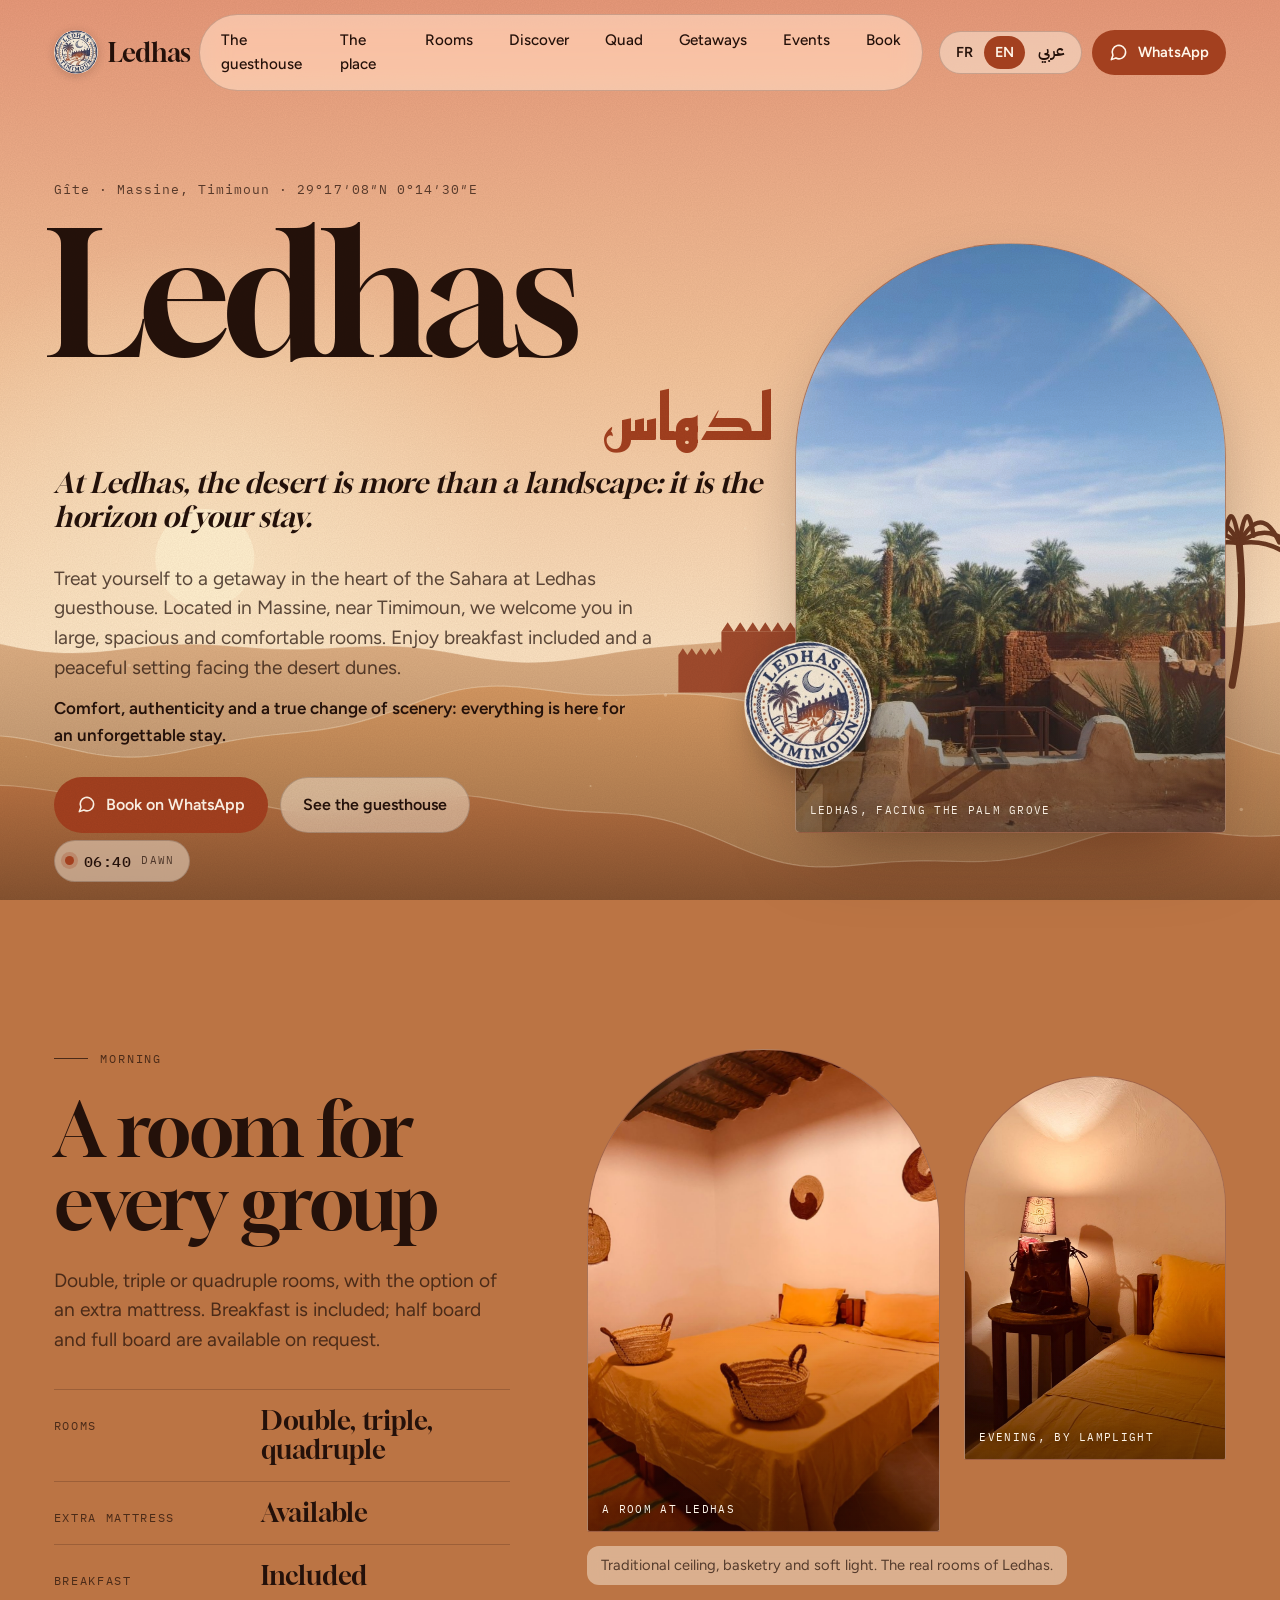
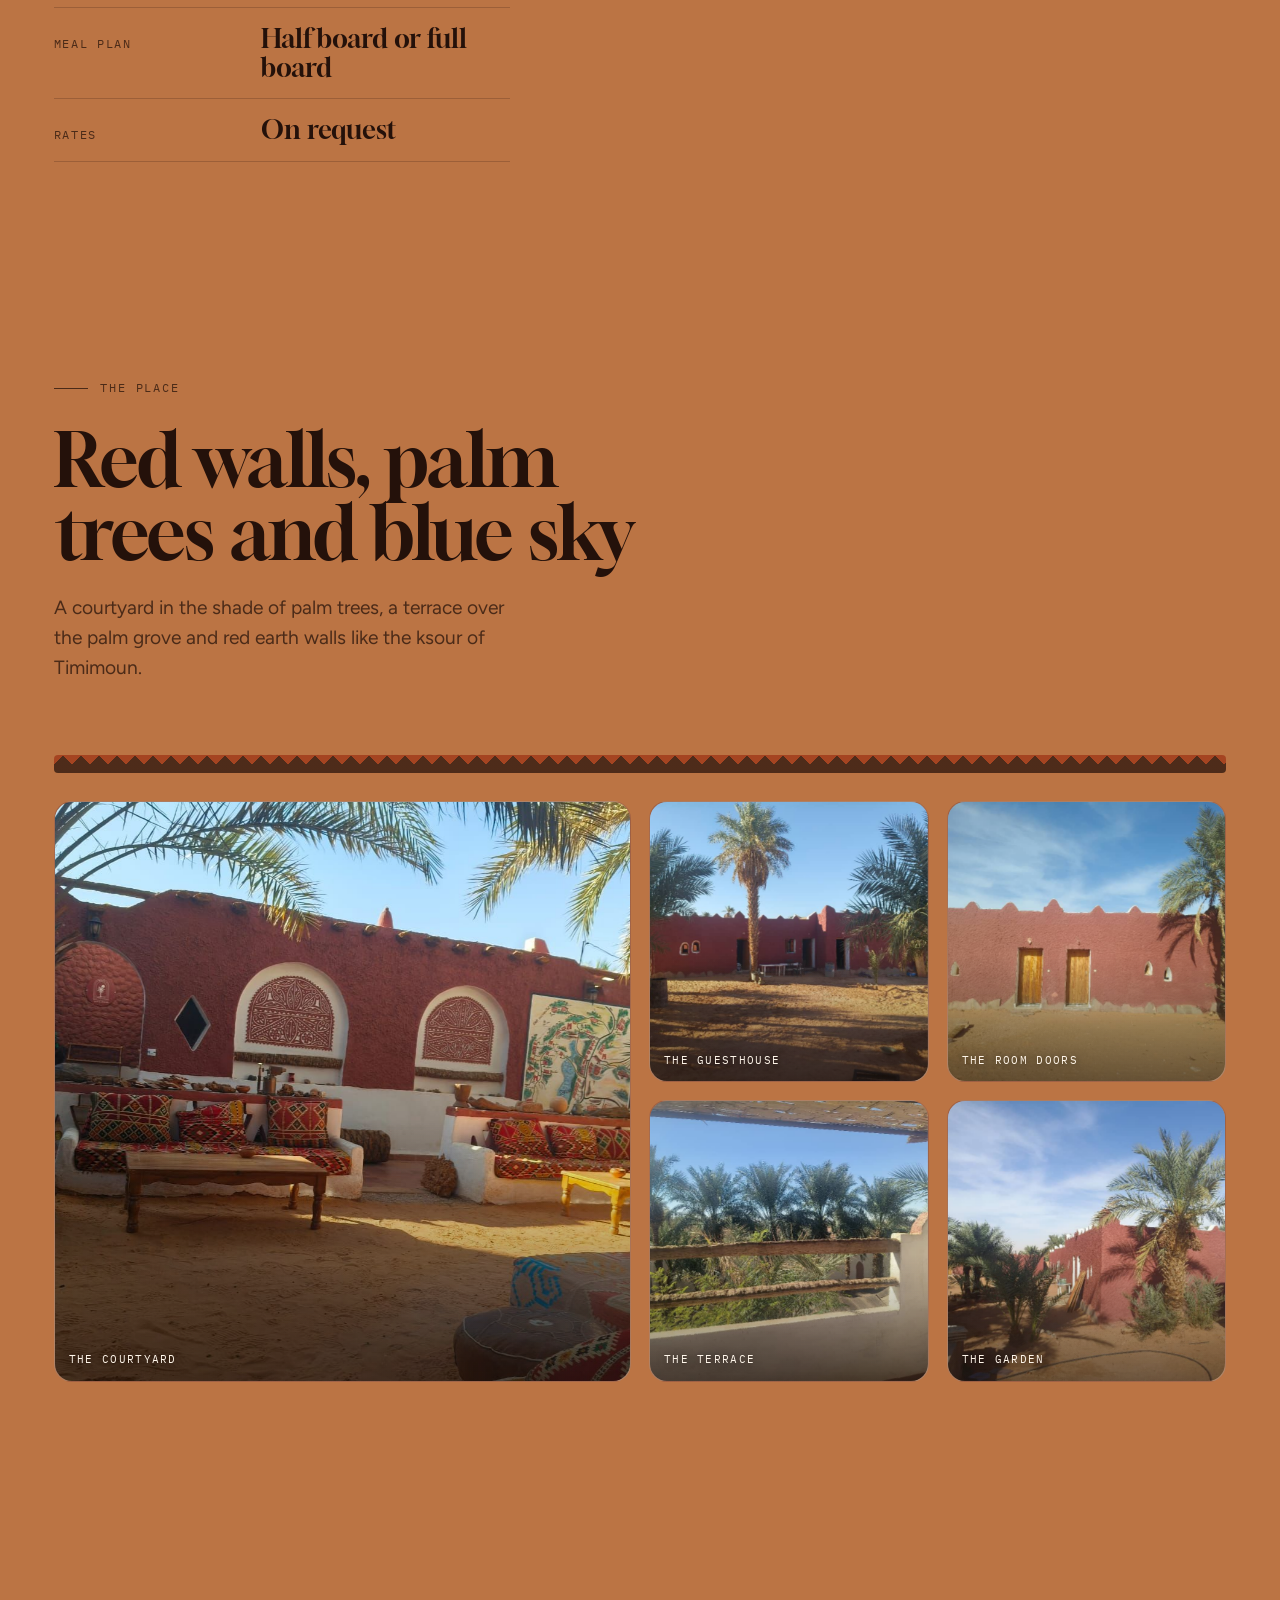
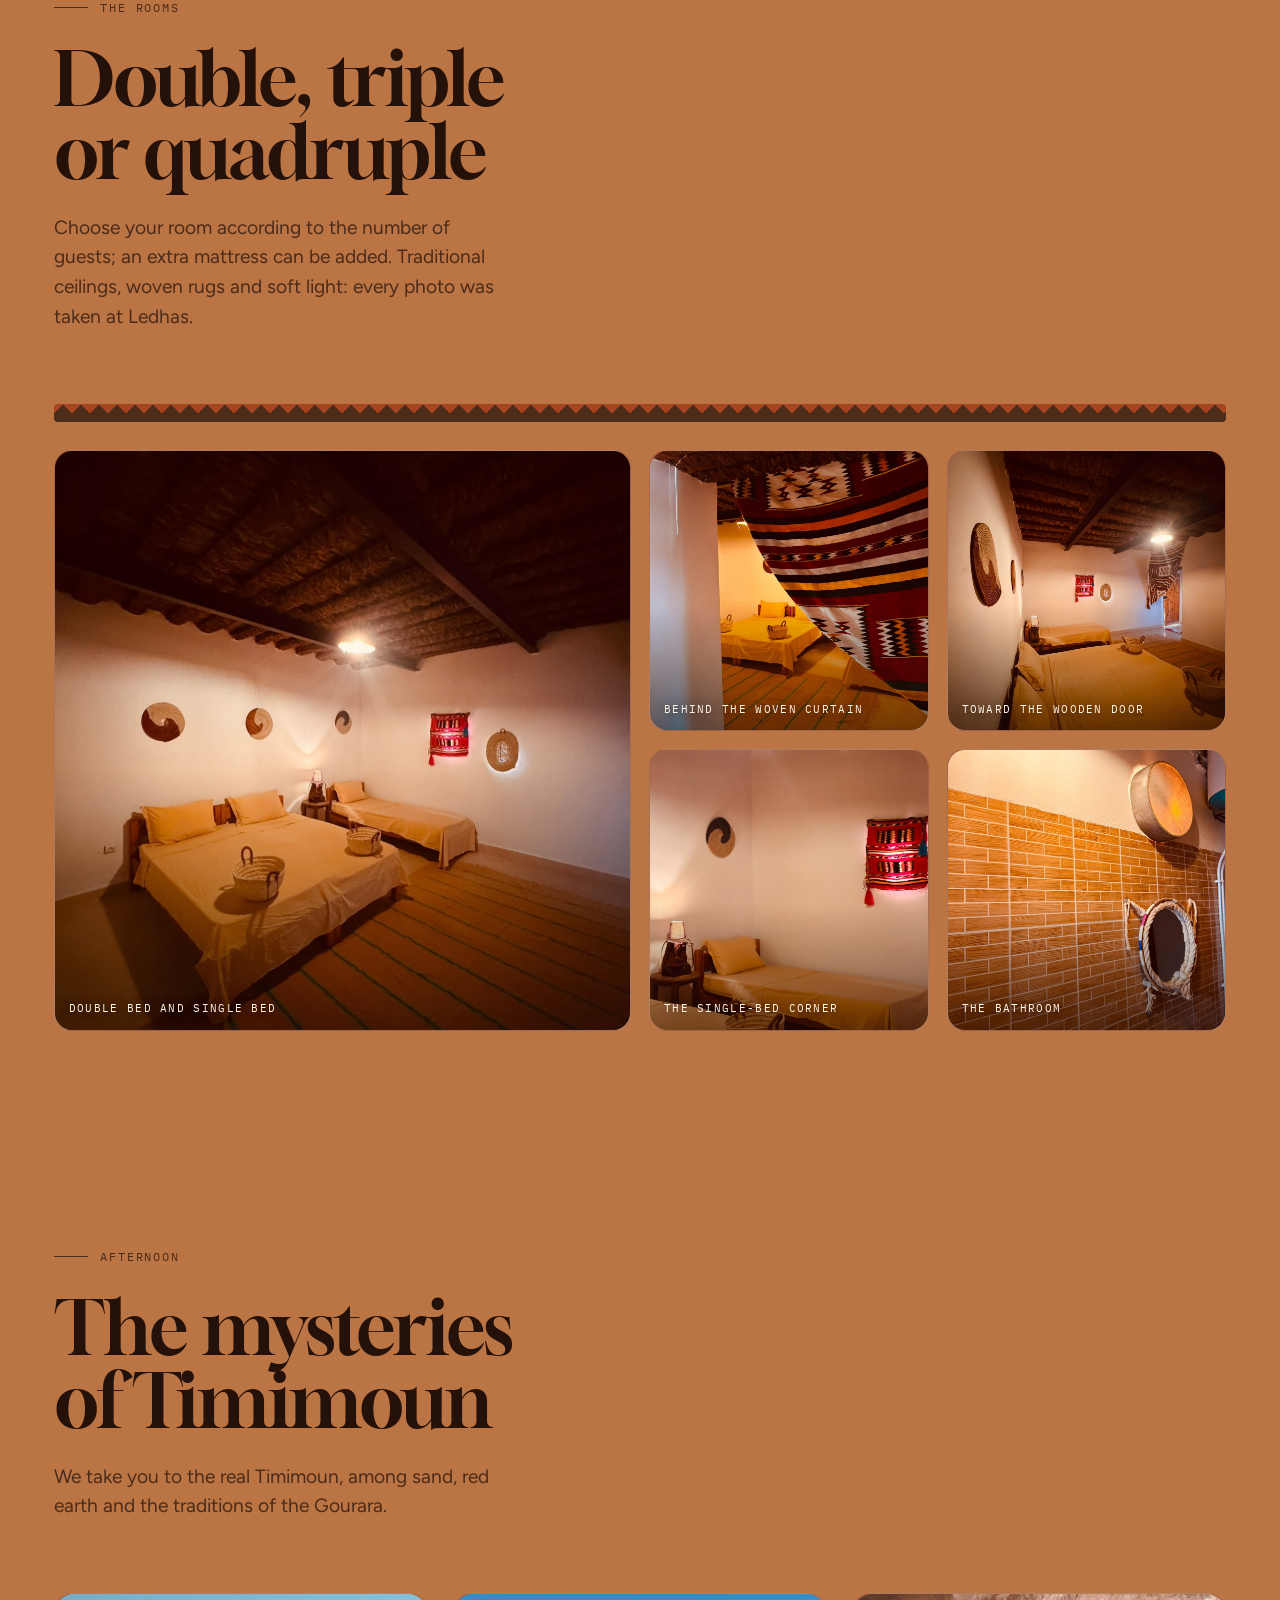
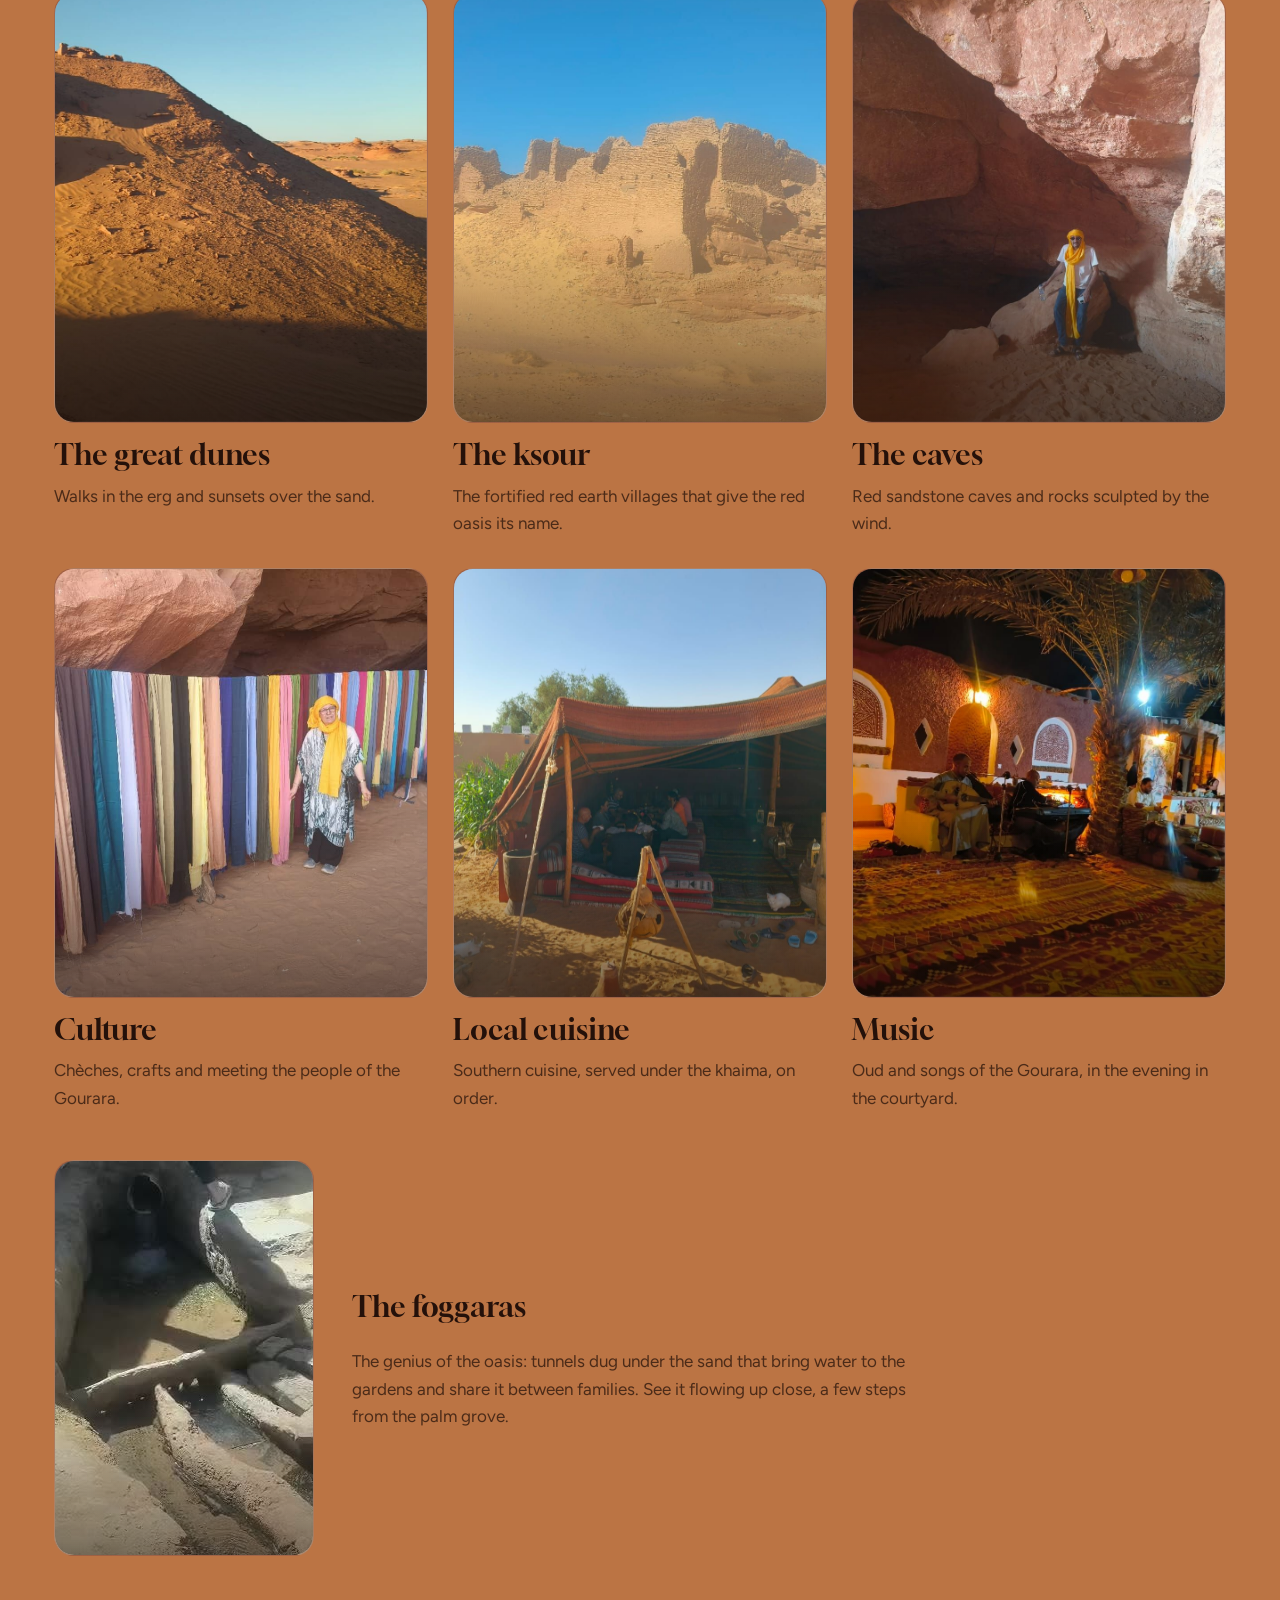
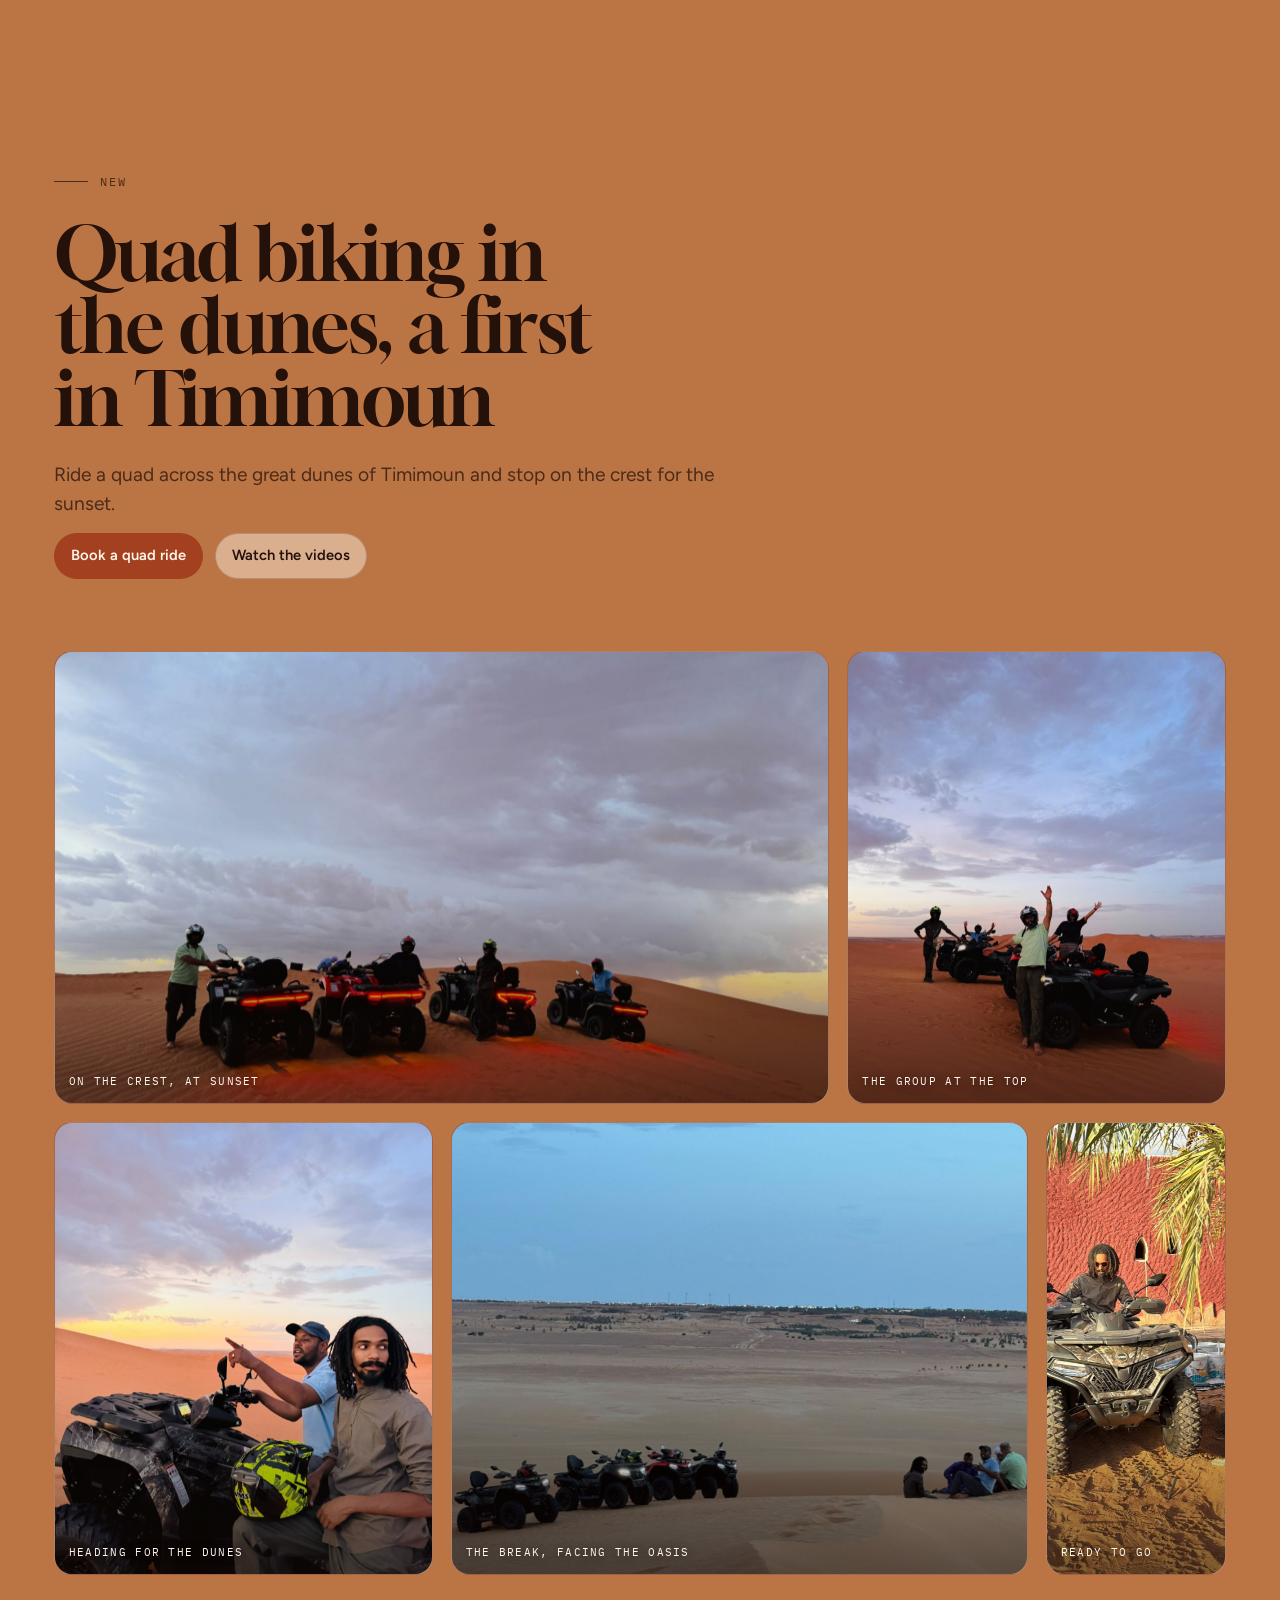
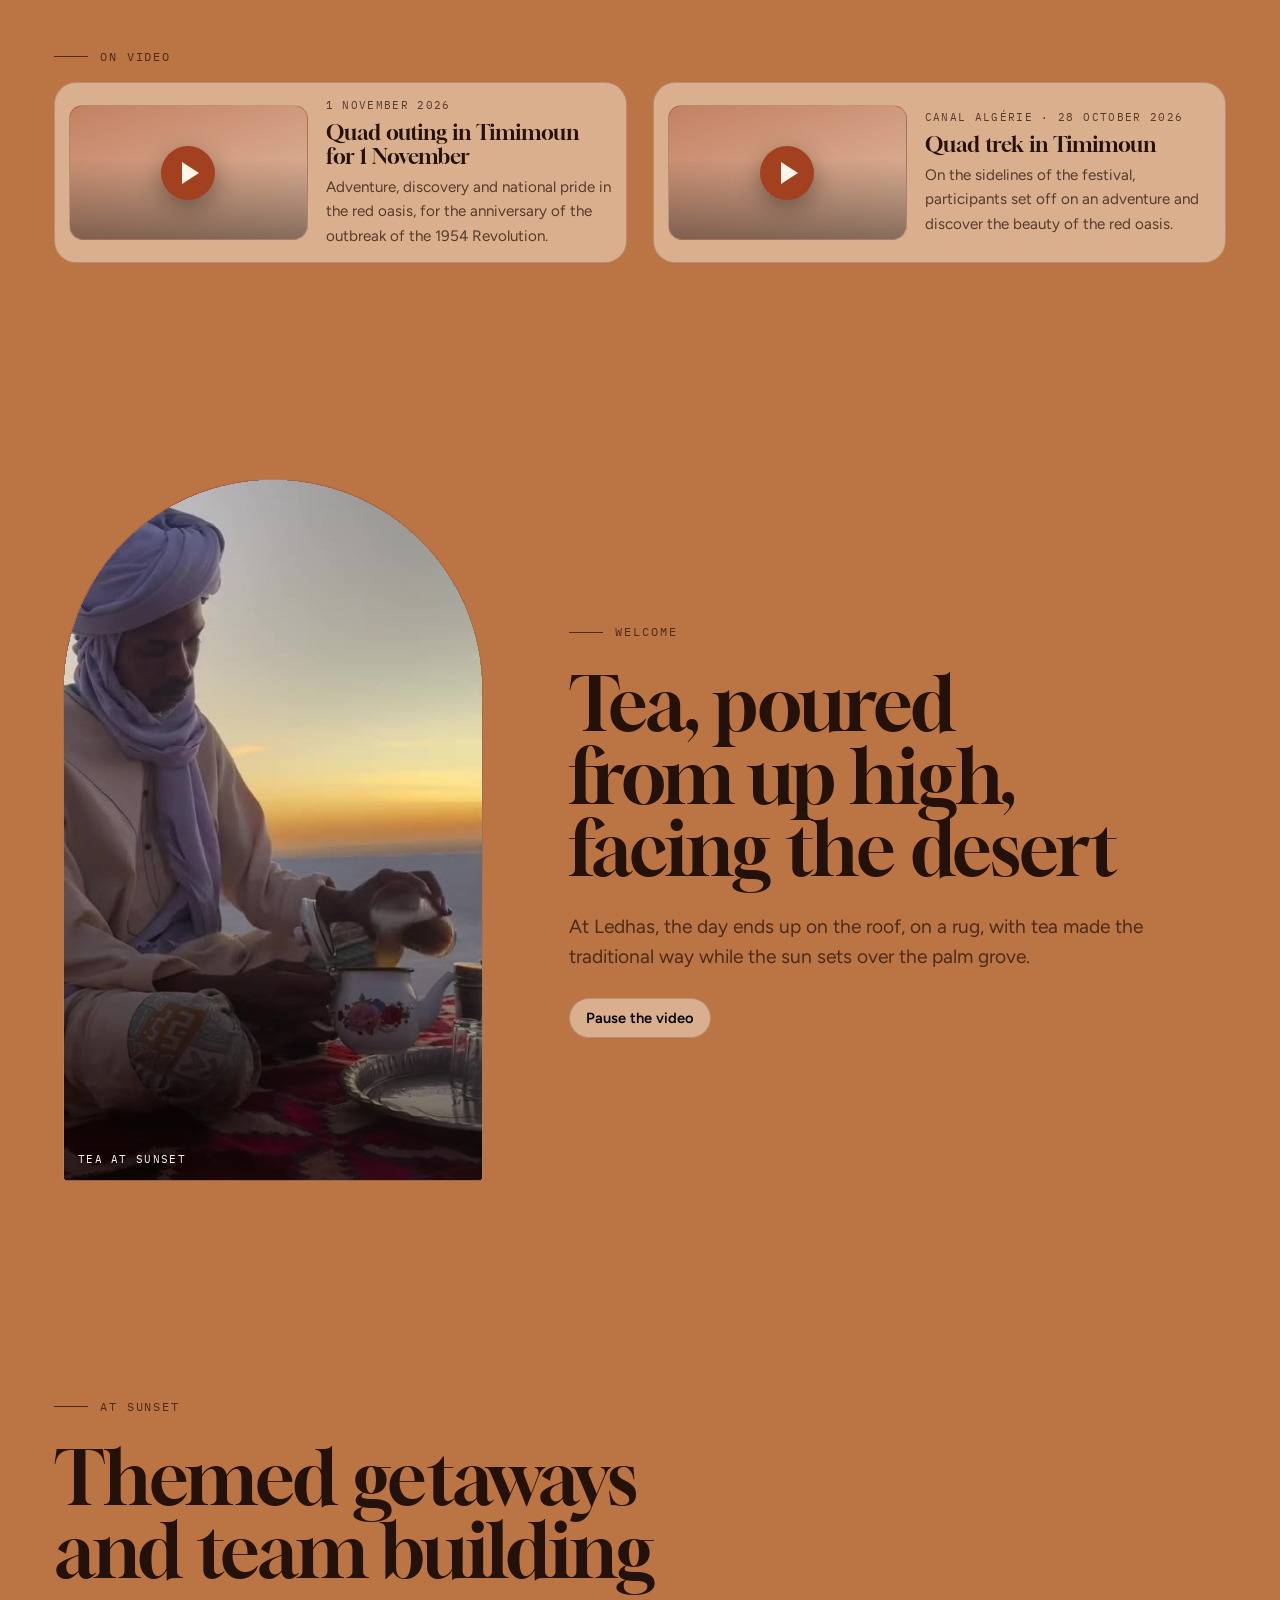
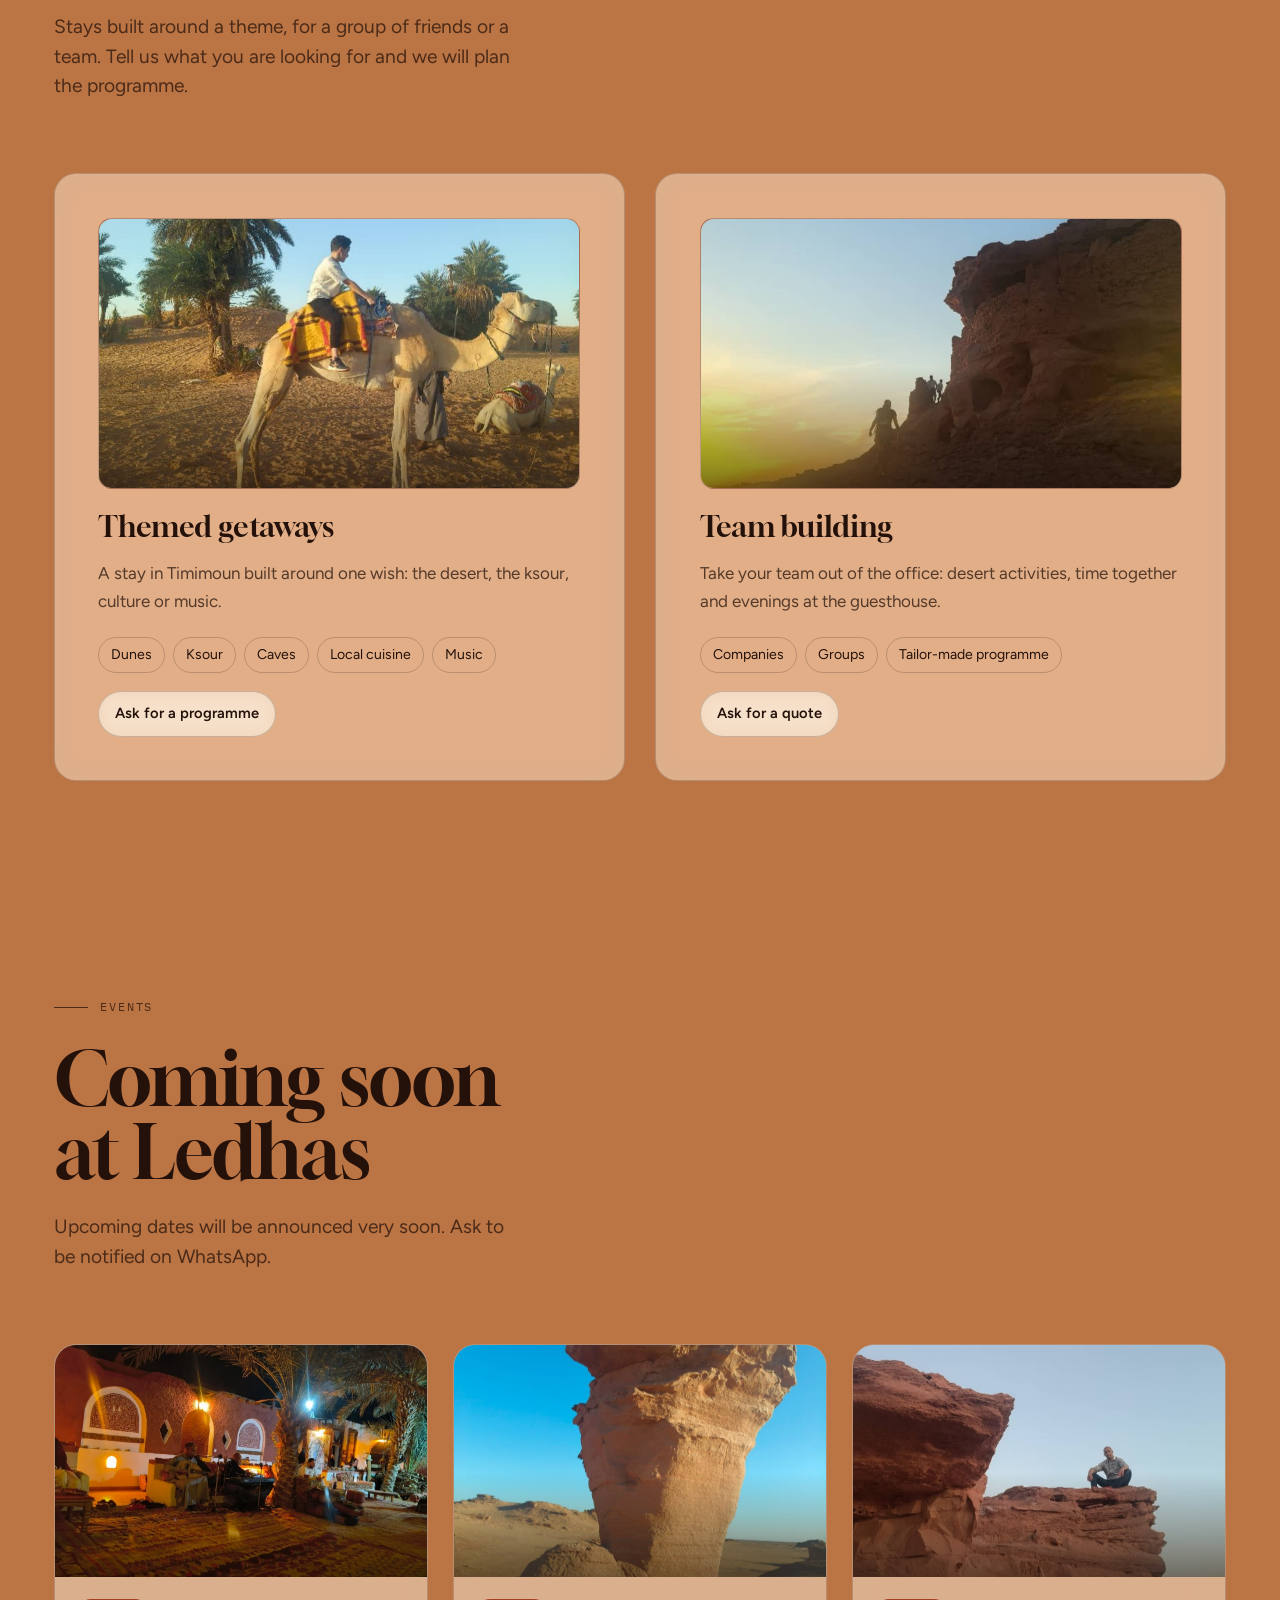
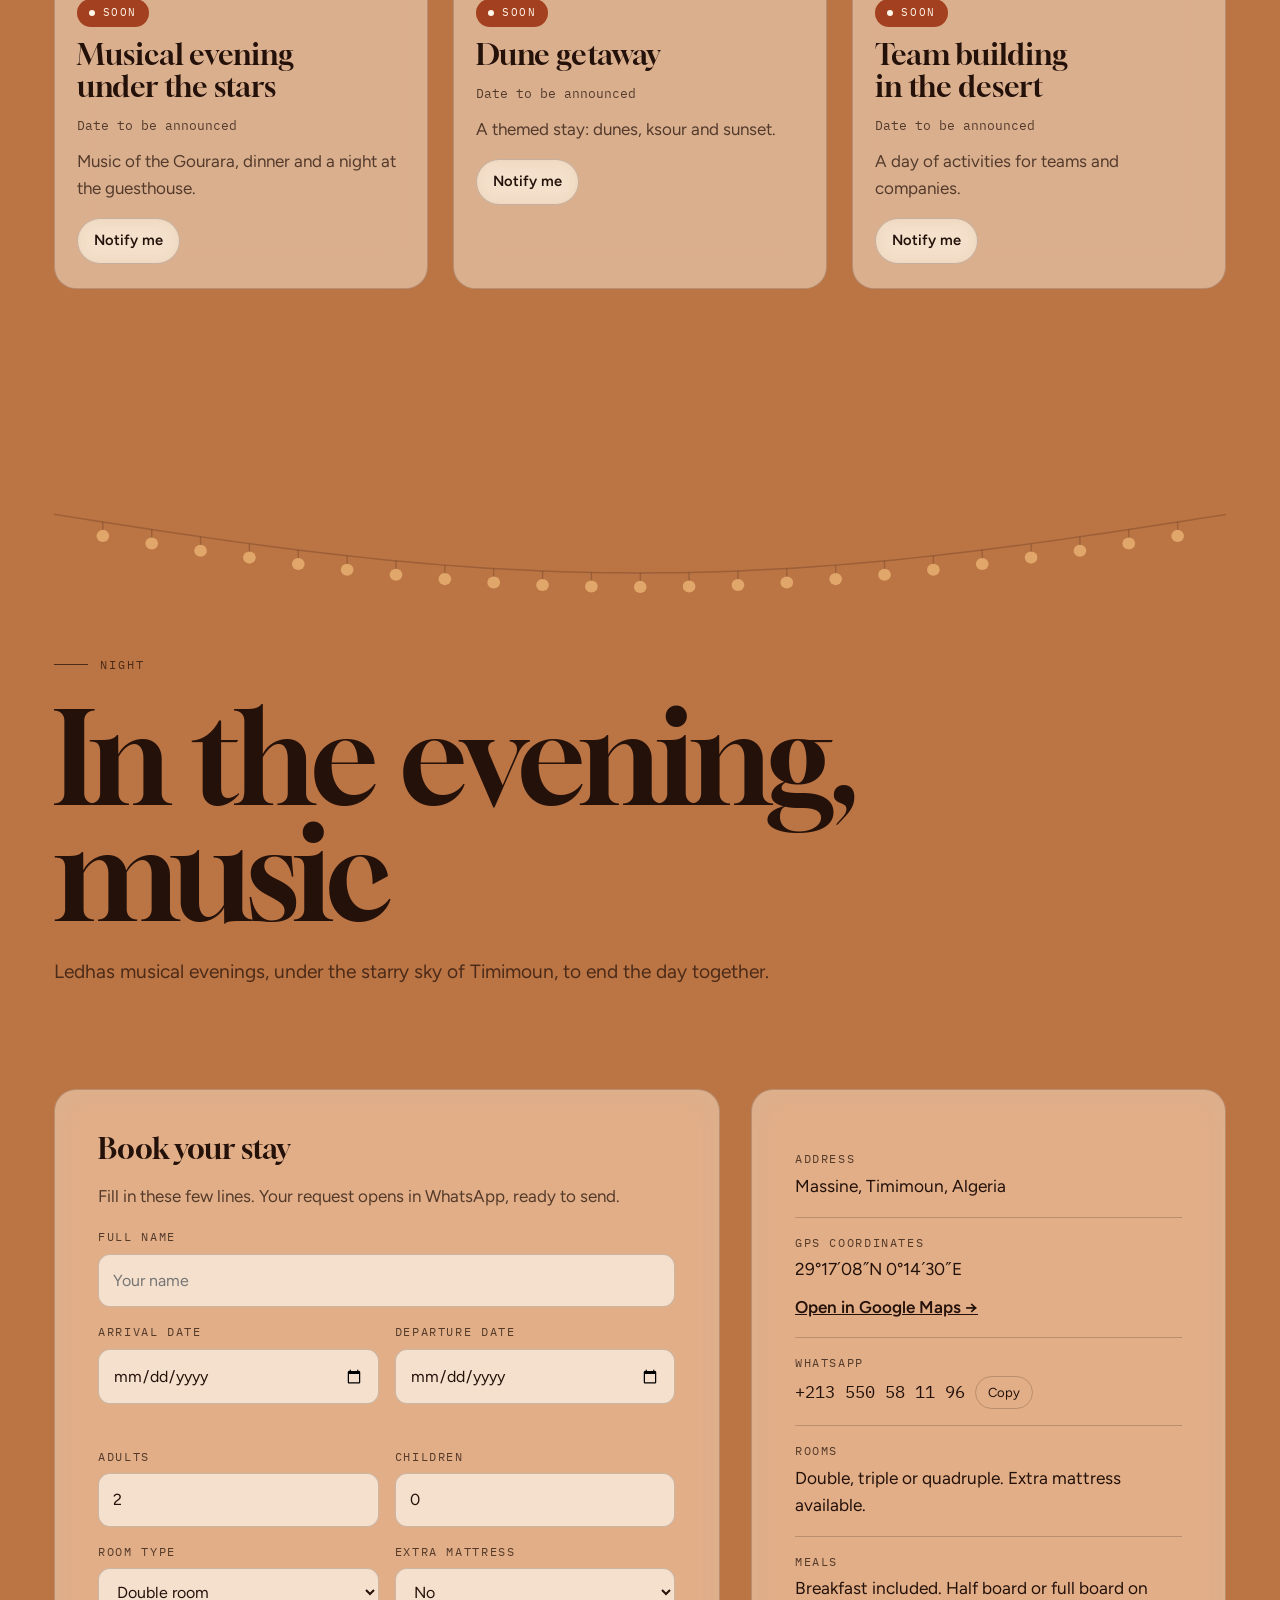
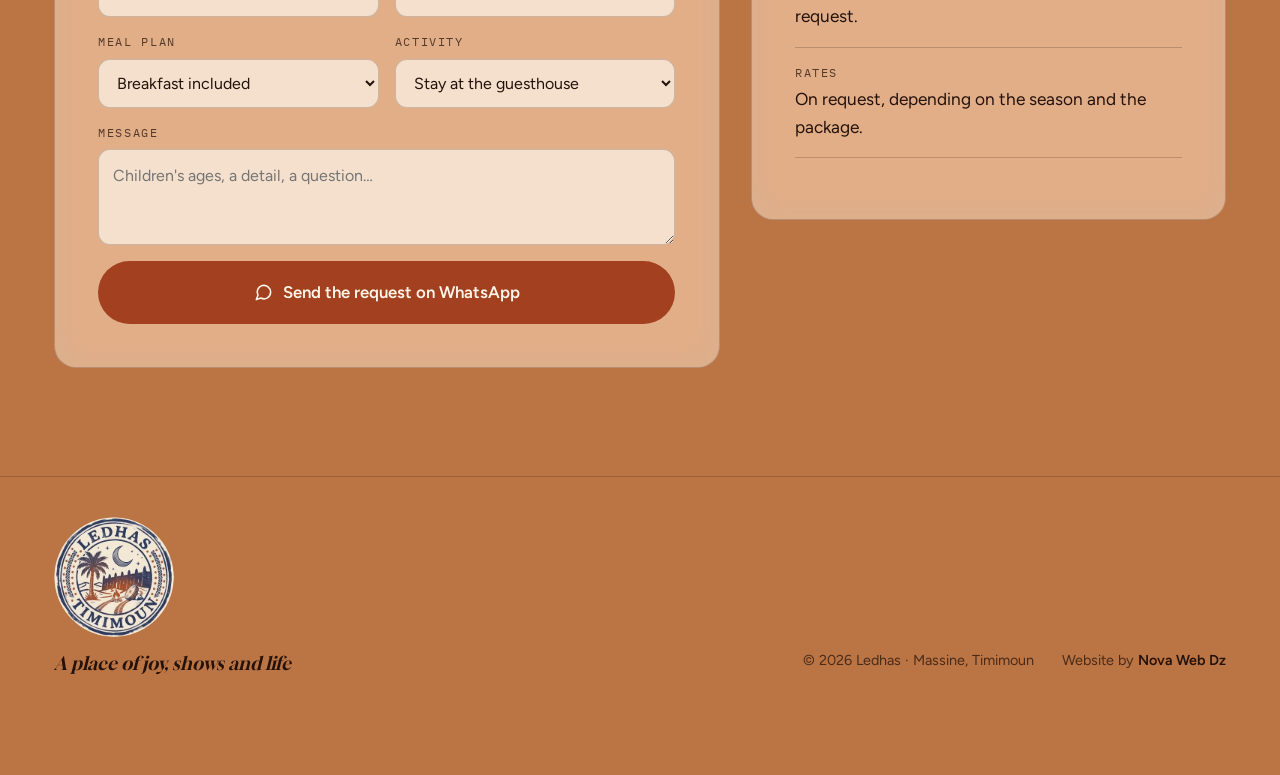
==== commit 468675b2: "Language switch: Arabic last, full word, larger Co-Authored-By: Claude Opus 5.5 <noreply@anthropic.c" ====
--- a/index.html
+++ b/index.html
@@ -159,7 +159,7 @@
 .hero-sum{font-weight:600;max-width:52ch}
 .nav-end{display:flex;align-items:center;gap:10px}
 .lang{display:flex;padding:4px;border-radius:999px;background:var(--panel);border:1px solid var(--line);backdrop-filter:blur(14px);-webkit-backdrop-filter:blur(14px);transition:background .7s,border-color .7s}
-.lang button{font:600 .8rem/1 var(--body);color:var(--ink);background:transparent;border:0;border-radius:999px;padding:8px 10px;min-width:36px;cursor:pointer;transition:background .25s,color .25s}
+.lang button{font:600 .9rem/1 var(--body);color:var(--ink);background:transparent;border:0;border-radius:999px;padding:9px 11px;min-width:40px;cursor:pointer;transition:background .25s,color .25s}
 .lang button[lang="ar"]{font-family:"IBM Plex Sans Arabic",var(--arabic);font-size:.95rem}
 .lang button[aria-pressed="true"]{background:var(--clay);color:var(--clay-ink)}
 @media (max-width:520px){.wa-label{display:none}.nav-end .btn-wa{padding:10px 12px}}
@@ -433,6 +433,8 @@
   *{transition:none!important;animation:none!important}
   .btn:hover{transform:none}
 }
+.lang{direction:ltr}
+.lang button[lang="ar"]{font-family:"IBM Plex Sans Arabic","Noto Kufi Arabic",Tahoma,sans-serif!important;font-size:1.02rem!important;font-weight:600;line-height:1;padding-block:6px 9px;min-width:52px}
 </style>
 
 </head>
@@ -455,7 +457,7 @@
     </nav>
     <div class="nav-end">
     <div class="lang" role="group" aria-label="Langue">
-      <button type="button" data-lang="fr" aria-pressed="true">FR</button><button type="button" data-lang="ar" lang="ar" aria-pressed="false">ع</button><button type="button" data-lang="en" aria-pressed="false">EN</button>
+      <button type="button" data-lang="fr" aria-pressed="true">FR</button><button type="button" data-lang="en" aria-pressed="false">EN</button><button type="button" data-lang="ar" lang="ar" aria-pressed="false">عربي</button>
     </div>
     <a class="btn btn-wa btn-sm js-wa" href="#" target="_blank" rel="noopener">
       <svg viewBox="0 0 24 24" fill="none" stroke="currentColor" stroke-width="2" stroke-linecap="round" stroke-linejoin="round" aria-hidden="true"><path d="M21 11.5a8.4 8.4 0 0 1-12.3 7.5L3 21l2-5.5A8.5 8.5 0 1 1 21 11.5Z"/></svg>
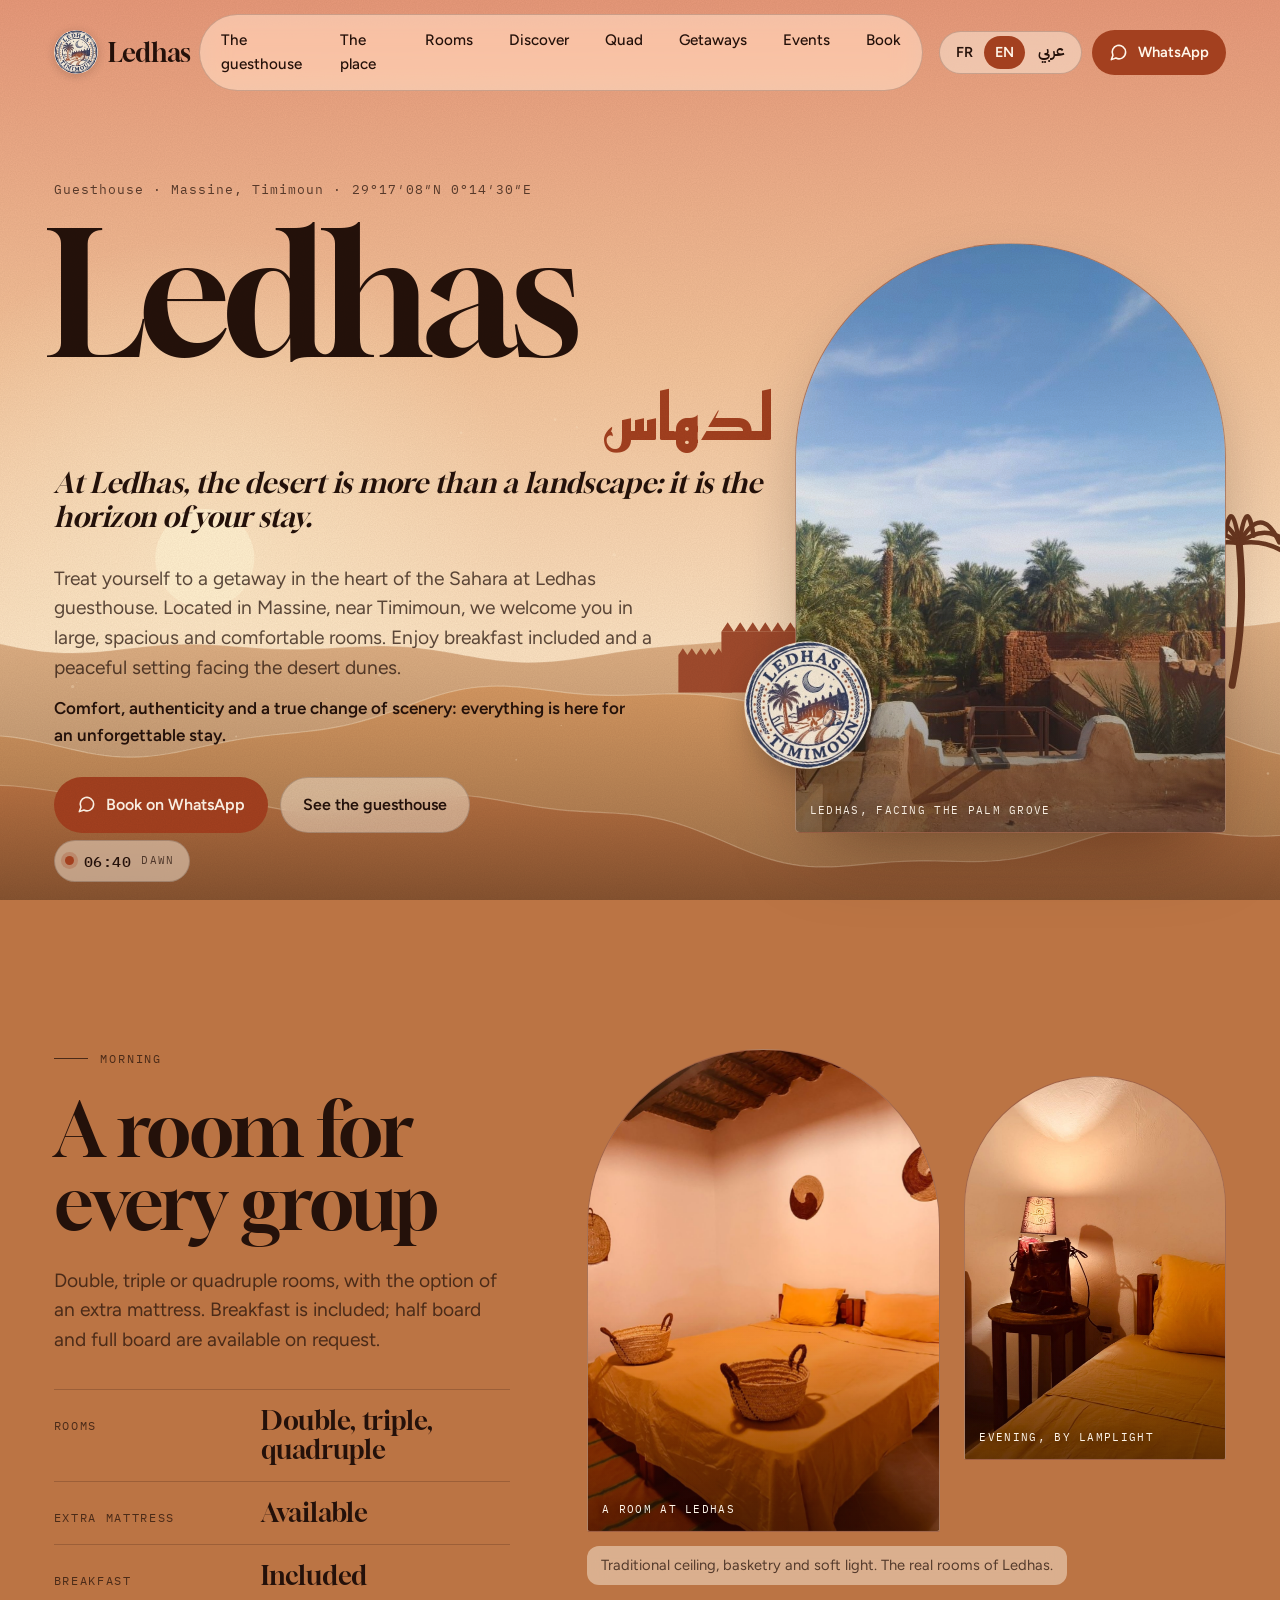
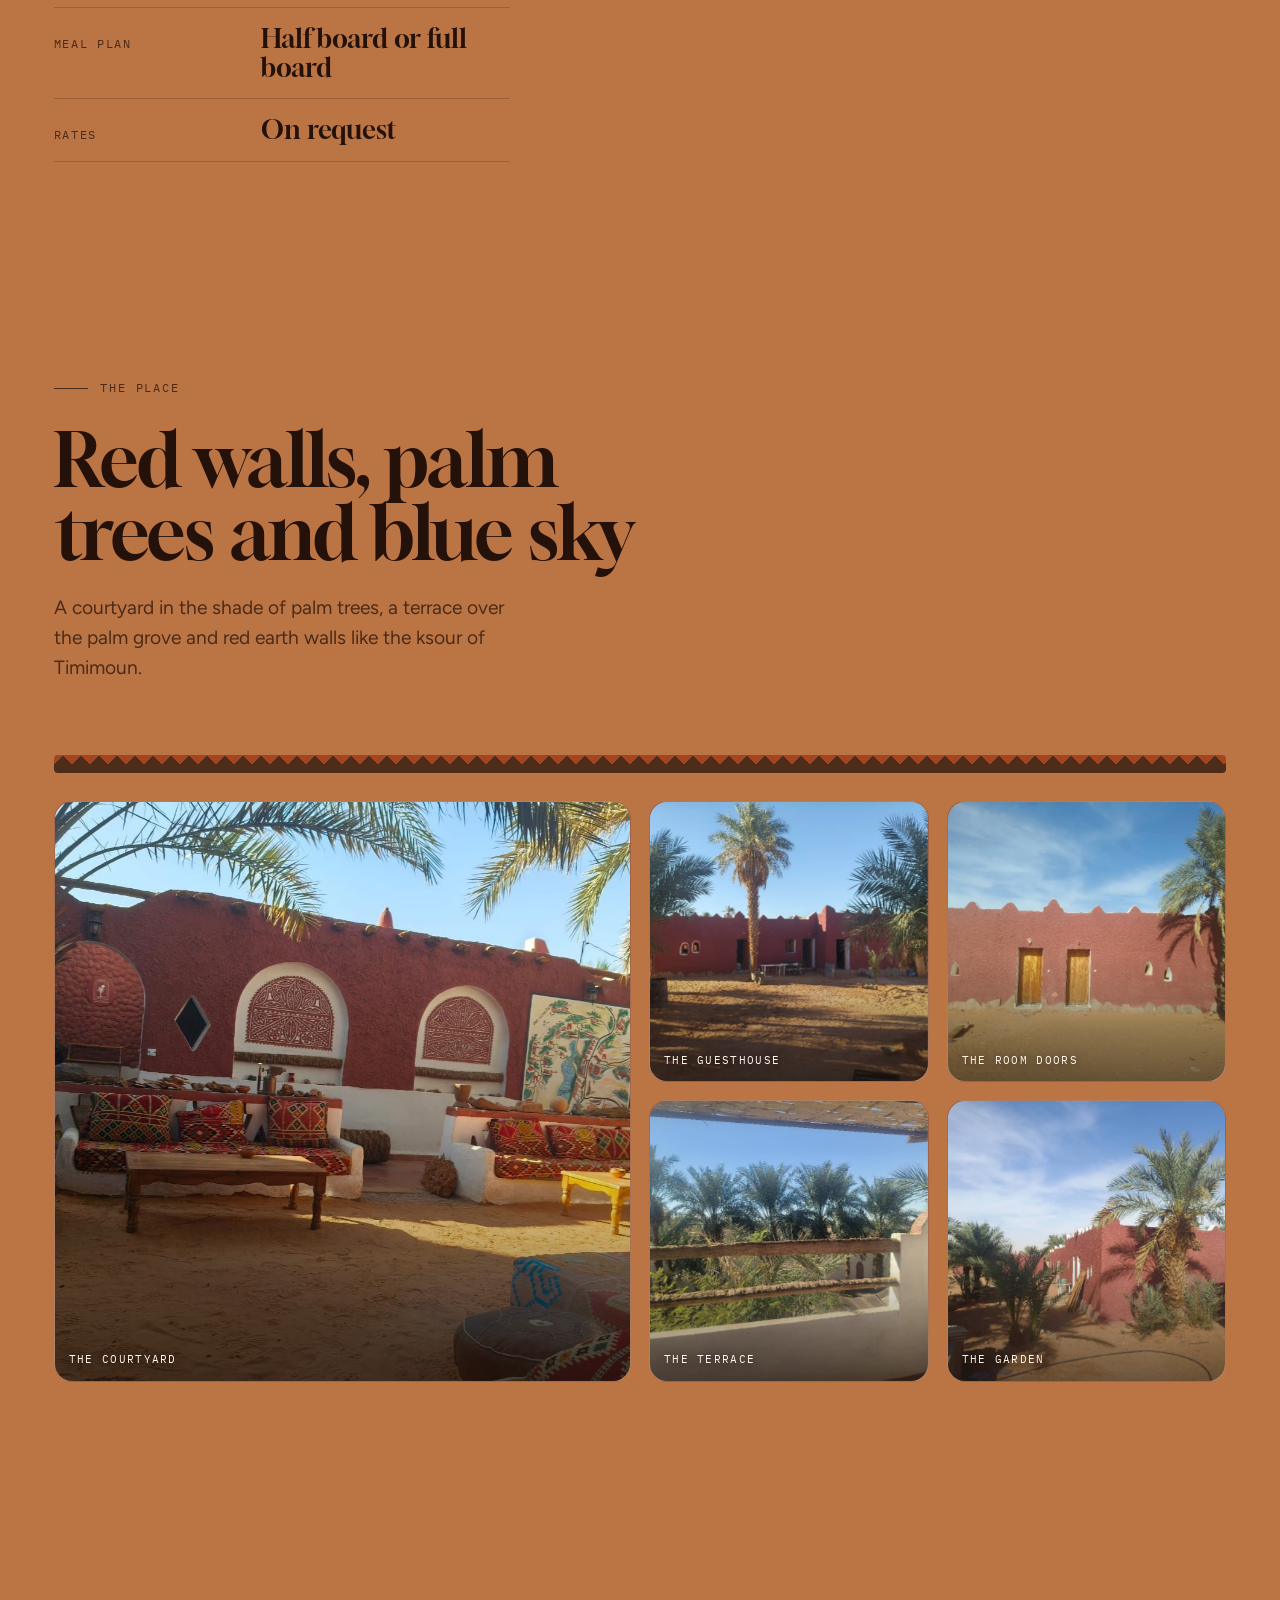
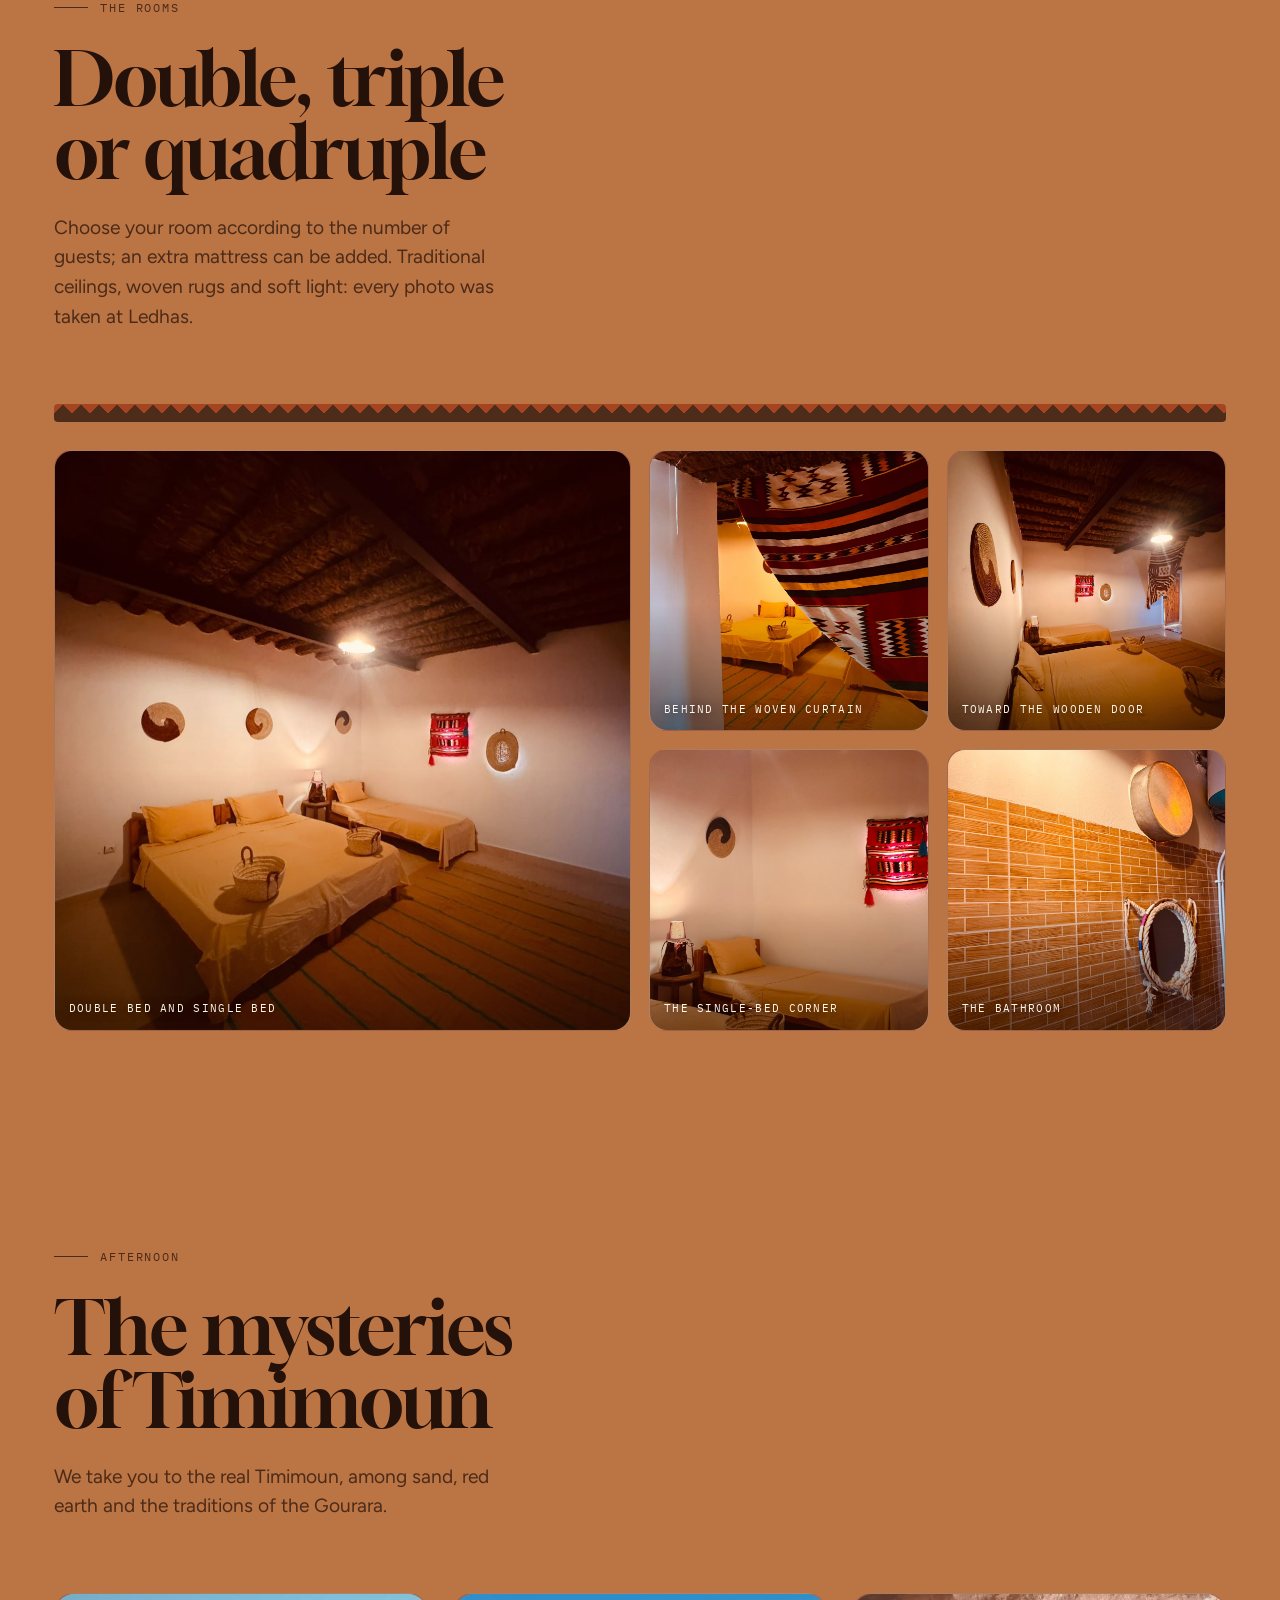
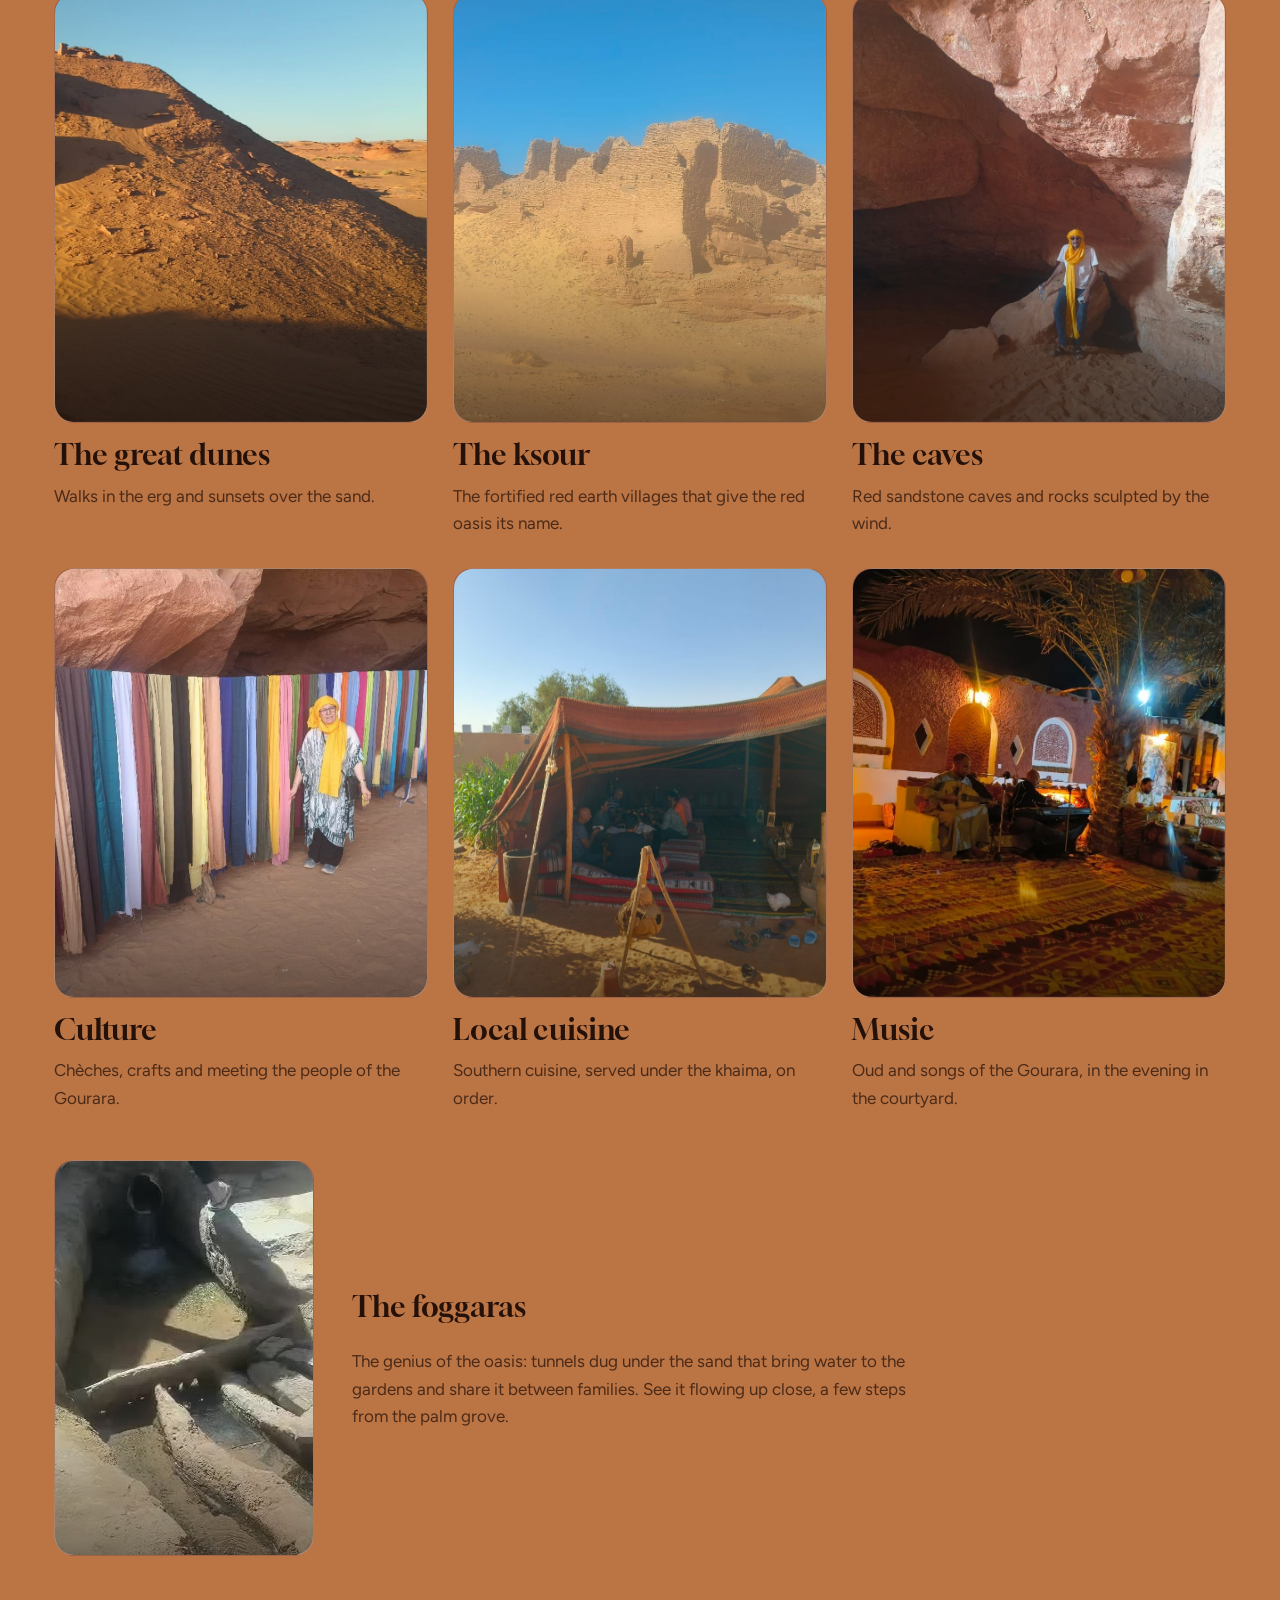
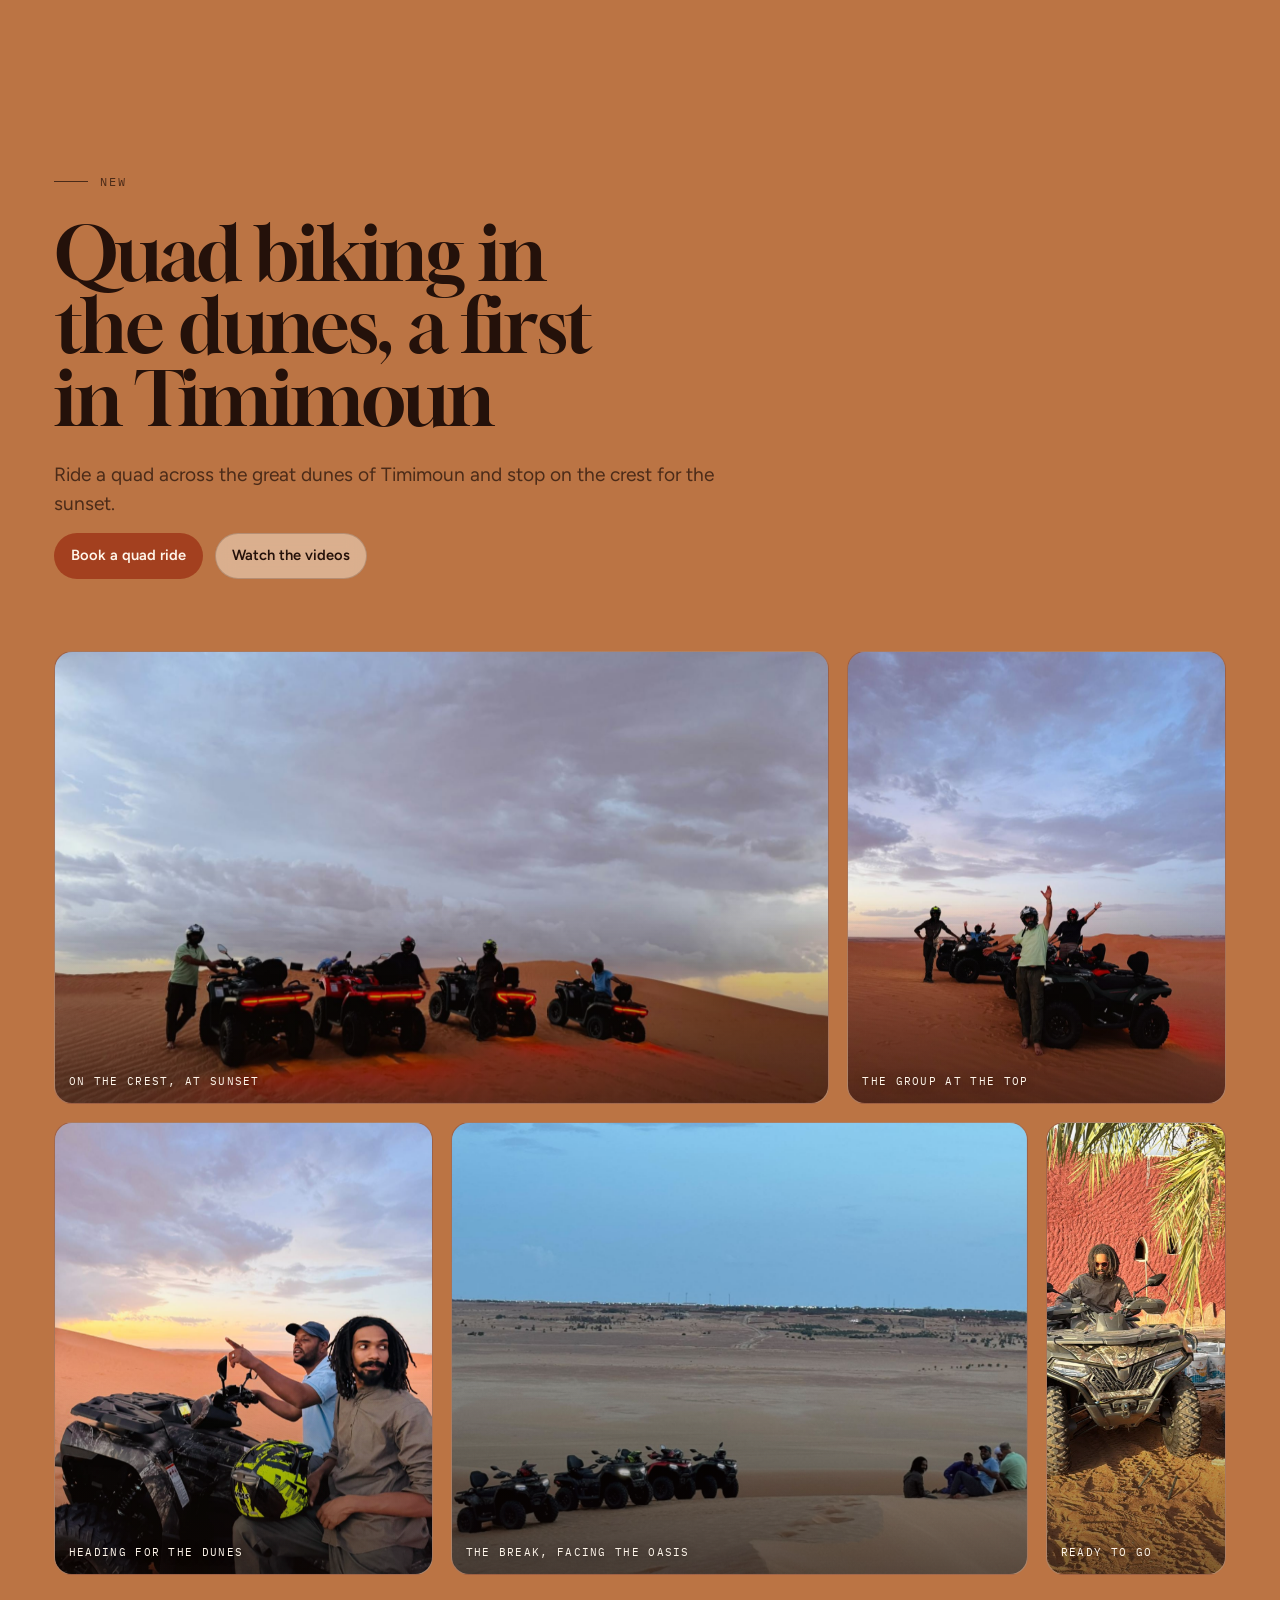
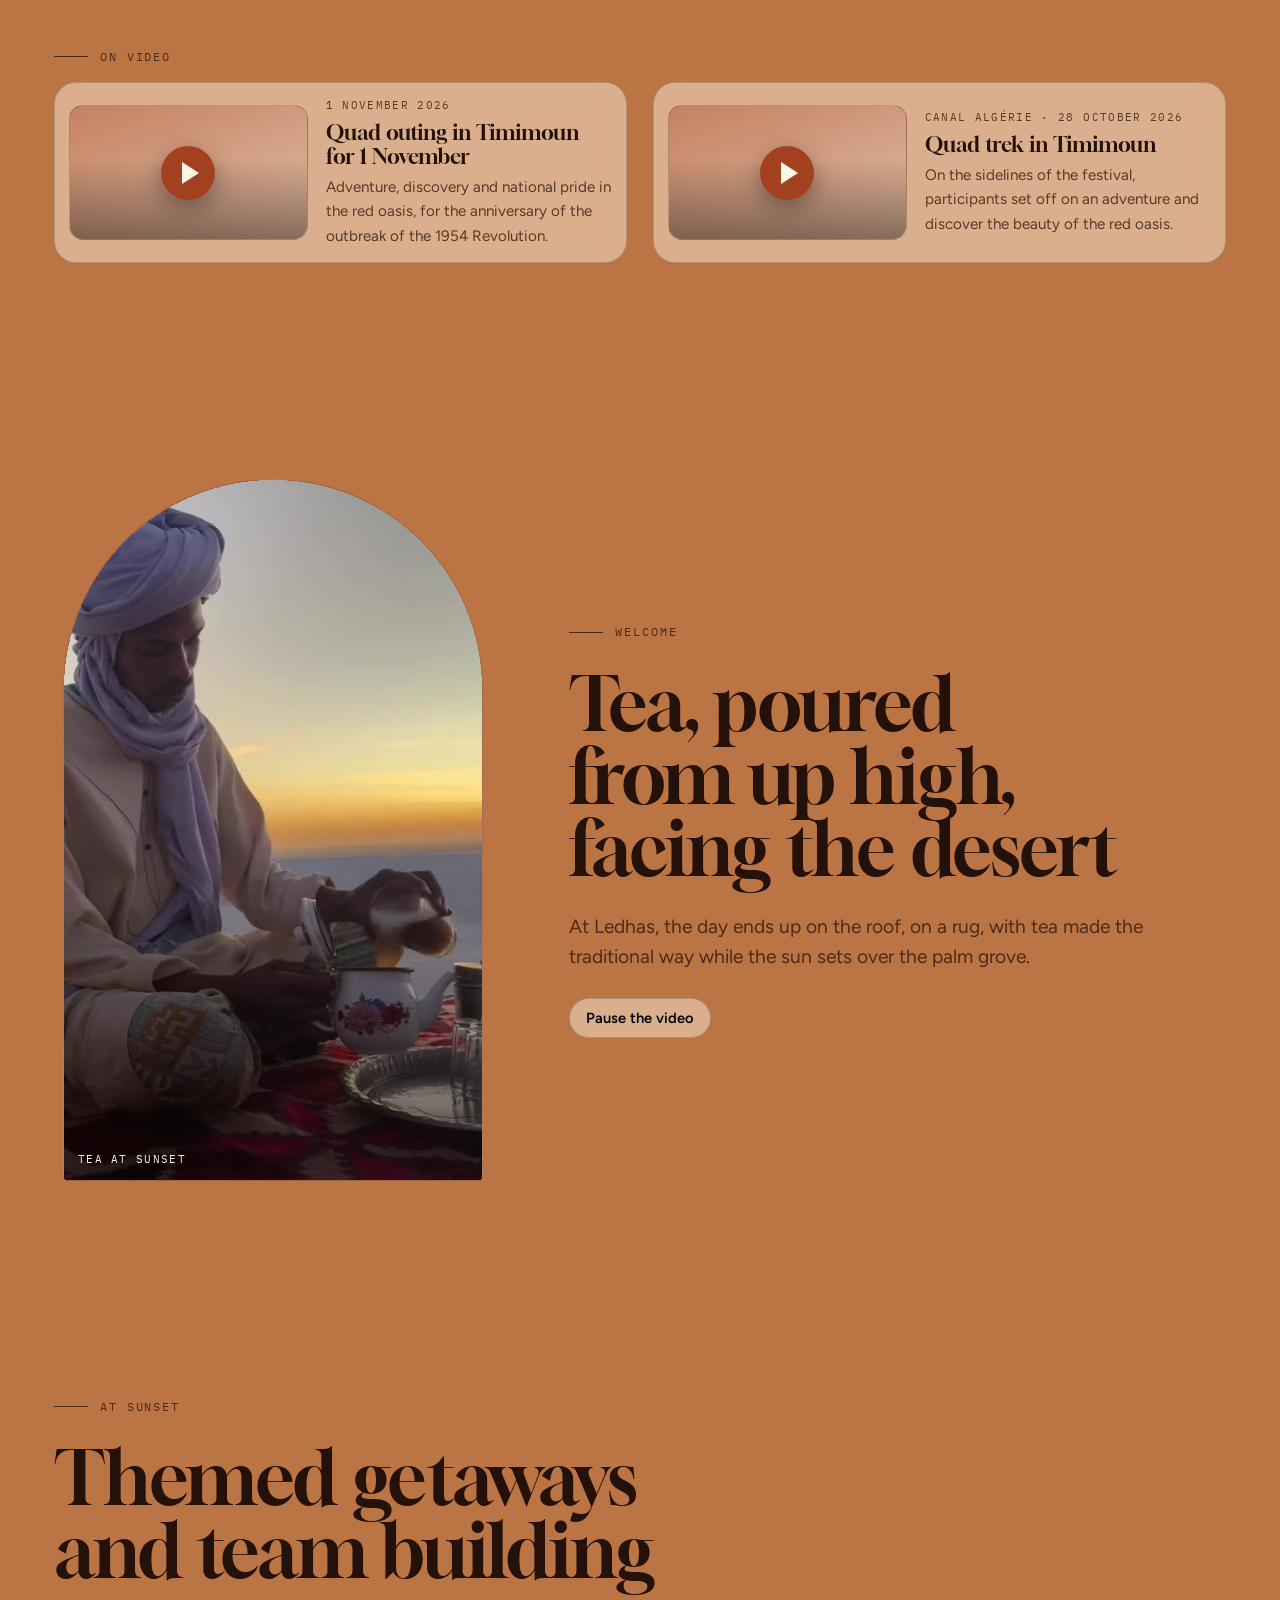
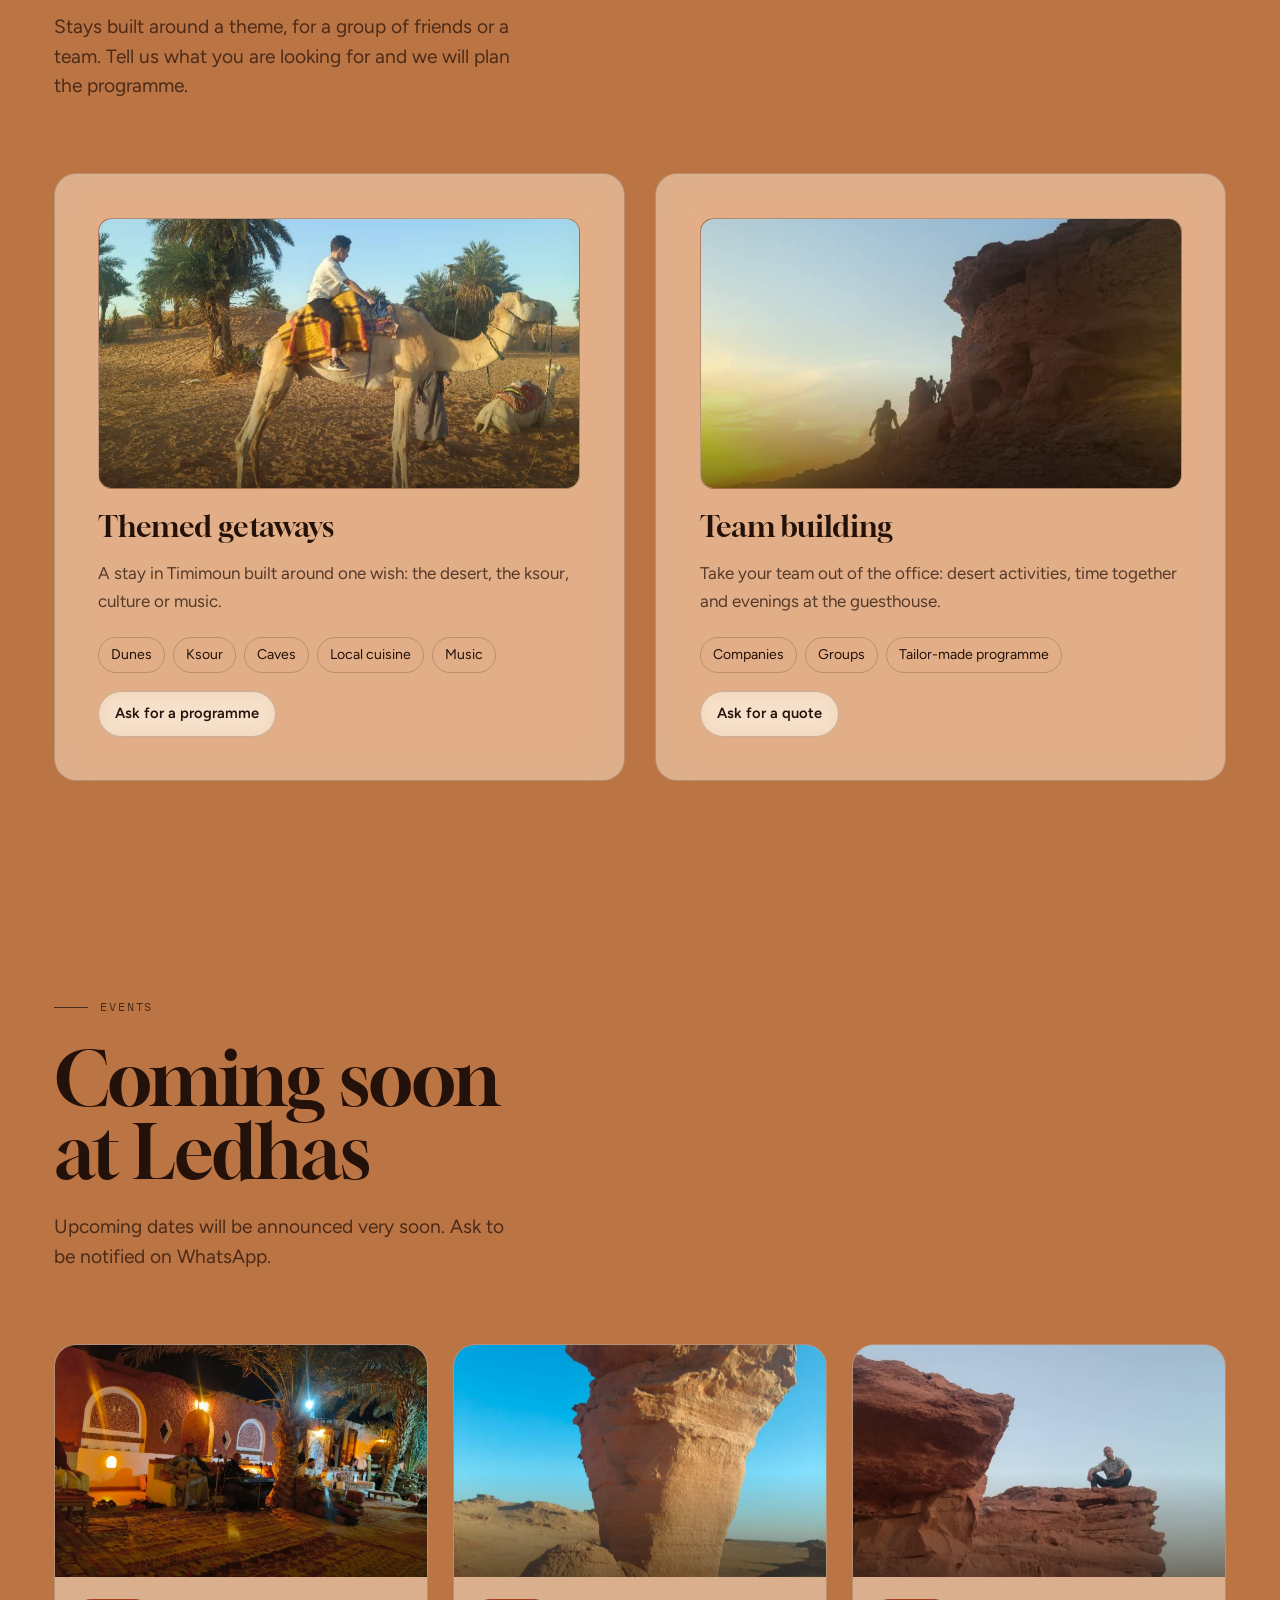
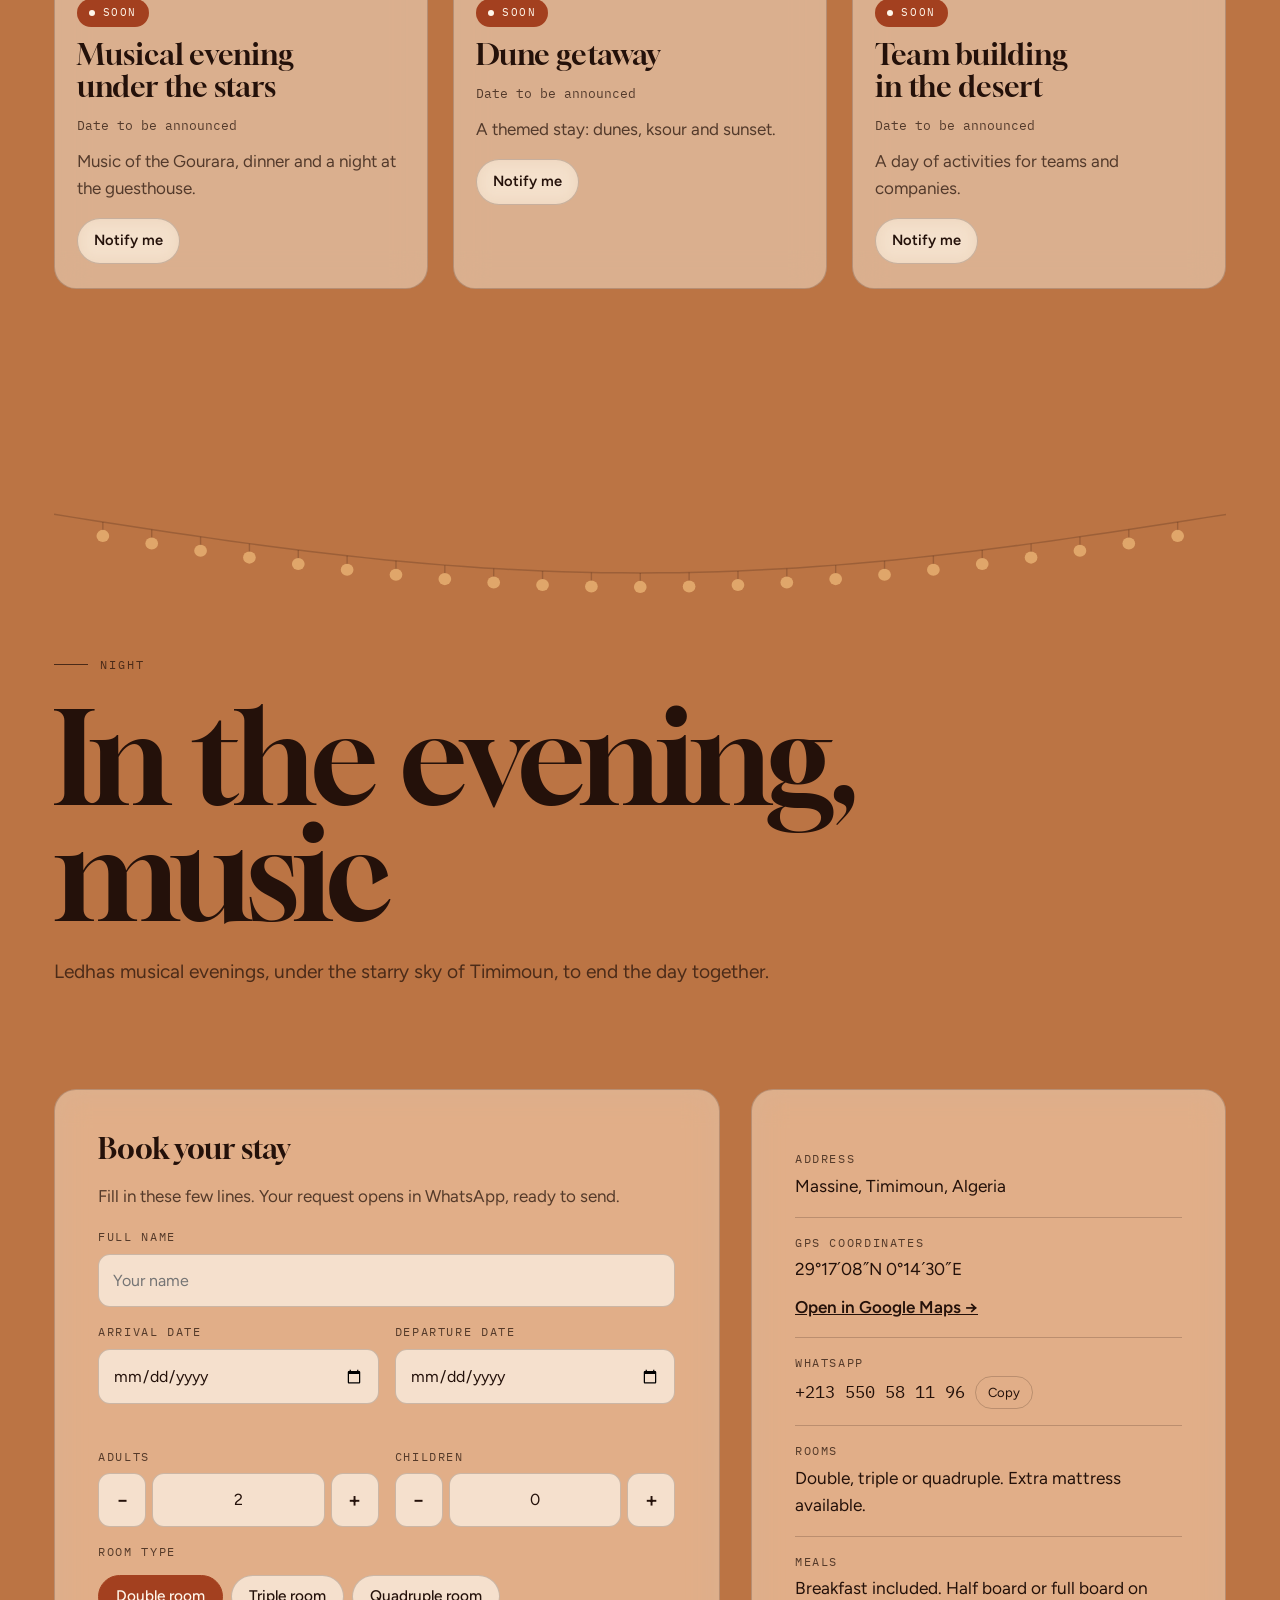
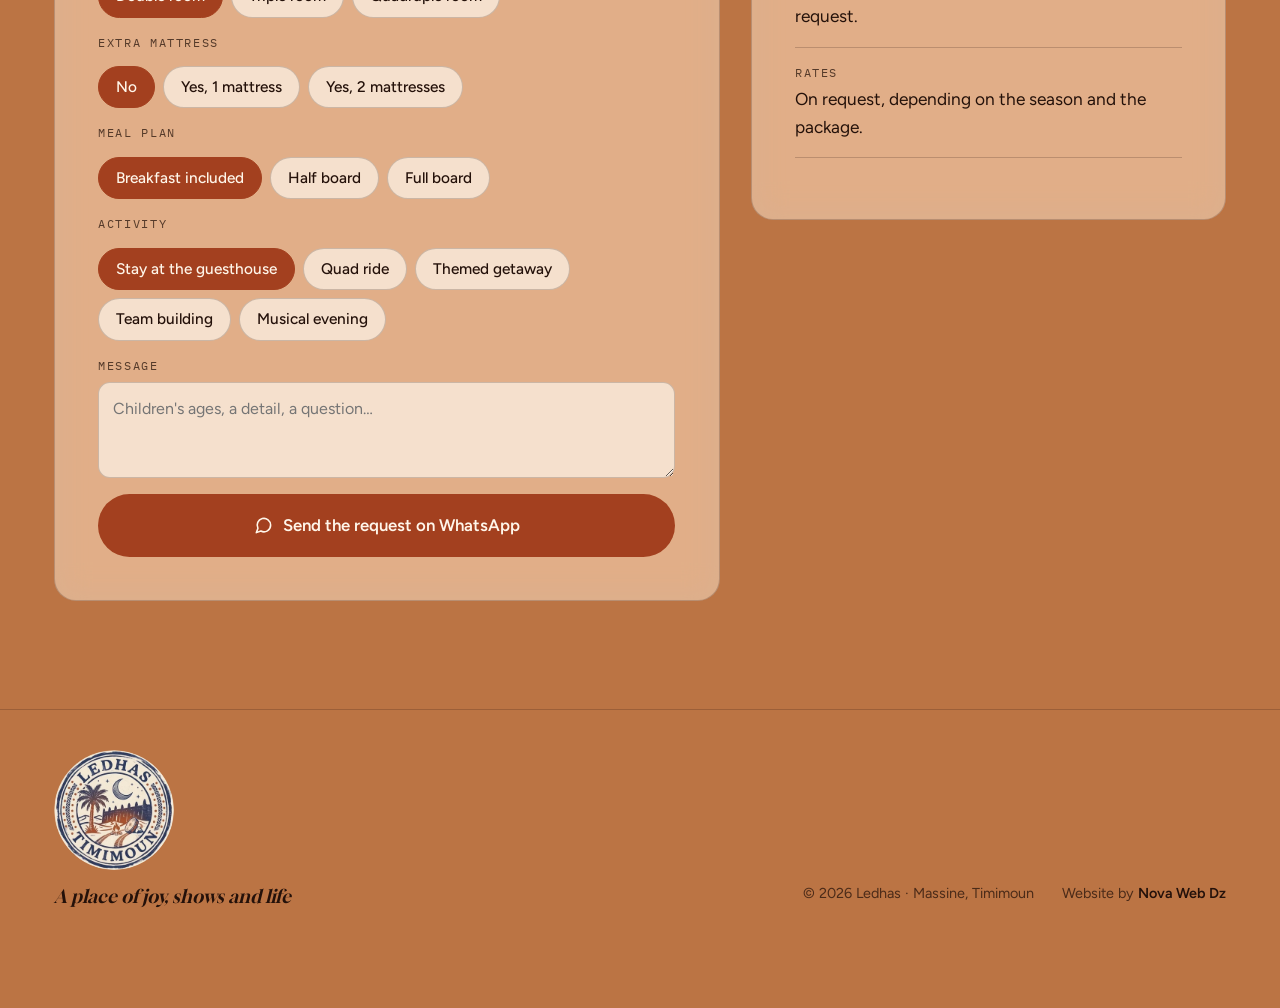
==== commit f46ea0aa: "Arabic hero title, mirrored gallery scroll, tap-to-pick booking options Co-Authored-By: Claude Opus " ====
--- a/index.html
+++ b/index.html
@@ -169,7 +169,8 @@
 /* Arabic, right to left */
 [dir="rtl"]{--body:"IBM Plex Sans Arabic","Noto Kufi Arabic",Tahoma,sans-serif;--mono:"IBM Plex Sans Arabic","Noto Kufi Arabic",Tahoma,sans-serif;--display:"Reem Kufi","IBM Plex Sans Arabic",Tahoma,sans-serif}
 [dir="rtl"] *{letter-spacing:0!important}
-[dir="rtl"] .name,[dir="rtl"] .brand b{font-family:"Gloock","Times New Roman",Georgia,serif}
+[dir="rtl"] .brand b,[dir="rtl"] .name-ar{font-family:"Gloock","Times New Roman",Georgia,serif;font-weight:400}
+[dir="rtl"] .name{font-family:"Reem Kufi","IBM Plex Sans Arabic",Tahoma,sans-serif;font-weight:700;line-height:1.2;margin-left:0;font-size:clamp(4.4rem,13vw,11.5rem)}
 [dir="rtl"] .tagline,[dir="rtl"] .foot-slogan{font-style:normal}
 [dir="rtl"] .kicker,[dir="rtl"] .facts dt,[dir="rtl"] label,[dir="rtl"] .info dt,[dir="rtl"] .ph figcaption{text-transform:none;font-size:.9rem}
 [dir="rtl"] #sky{transform:scaleX(-1)}
@@ -433,6 +434,21 @@
   *{transition:none!important;animation:none!important}
   .btn:hover{transform:none}
 }
+.field{display:grid;gap:10px;min-width:0}
+.chips{display:flex;flex-wrap:wrap;gap:8px}
+.chip{font:500 .96rem/1.2 var(--body);letter-spacing:0;text-transform:none;padding:11px 17px;border-radius:999px;cursor:pointer;transition:background .2s,border-color .2s,color .2s,transform .15s}
+.chip:active{transform:scale(.97)}
+.sr-select{position:absolute!important;width:1px!important;height:1px!important;padding:0!important;border:0!important;opacity:0;pointer-events:none;overflow:hidden;clip:rect(0 0 0 0)}
+.stepper{direction:ltr;display:grid;grid-template-columns:48px minmax(0,1fr) 48px;align-items:stretch;gap:6px}
+.stepper input{text-align:center;-moz-appearance:textfield;appearance:textfield}
+.stepper input::-webkit-outer-spin-button,.stepper input::-webkit-inner-spin-button{-webkit-appearance:none;margin:0}
+.step{font:600 1.3rem/1 var(--body);border-radius:12px;cursor:pointer;transition:background .2s,border-color .2s}
+[dir="rtl"] .field-cap{text-transform:none;font-size:.9rem}
+.field-cap{font-family:var(--mono);font-size:.72rem;letter-spacing:.14em;text-transform:uppercase;color:var(--ink-2)}
+.chip,.step{border:1px solid var(--line);background:var(--field);color:var(--ink)}
+.chip:hover,.step:hover{border-color:var(--clay)}
+.chip[aria-checked="true"]{background:var(--clay);border-color:var(--clay);color:var(--clay-ink)}
+.chip:focus-visible,.step:focus-visible{outline:2px solid var(--clay);outline-offset:2px}
 .lang{direction:ltr}
 .lang button[lang="ar"]{font-family:"IBM Plex Sans Arabic","Noto Kufi Arabic",Tahoma,sans-serif!important;font-size:1.02rem!important;font-weight:600;line-height:1;padding-block:6px 9px;min-width:52px}
 </style>
@@ -858,7 +874,7 @@
   var root = document.documentElement;
 
   /* ---------- Langues : français (source), English, العربية ---------- */
-  var DICT = {"Ledhas, retour en haut":["Ledhas, back to top","لدهاس، العودة إلى الأعلى"],"Sections":["Sections","الأقسام"],"Le gîte":["The guesthouse","النُزُل"],"Le lieu":["The place","المكان"],"Chambres":["Rooms","الغرف"],"Découvrir":["Discover","اكتشف"],"Quad":["Quad","الكواد"],"Évasions":["Getaways","الرحلات"],"Événements":["Events","الفعاليات"],"Réserver":["Book","احجز"],"Langue":["Language","اللغة"],"WhatsApp":["WhatsApp","واتساب"],"Team building":["Team building","بناء الفريق"],"Gîte · Massine, Timimoun · 29°17′08″N 0°14′30″E":["Guesthouse · Massine, Timimoun · 29°17′08″N 0°14′30″E","نُزُل · ماسين، تيميمون · 29°17′08″N 0°14′30″E"],"À Ledhas, le désert n’est pas seulement un paysage : c’est l’horizon de votre séjour.":["At Ledhas, the desert is more than a landscape: it is the horizon of your stay.","في لدهاس، الصحراء ليست مجرد منظر طبيعي، بل هي أفق إقامتكم."],"Offrez-vous une escapade au cœur du Sahara au gîte Ledhas. Situé à Massine, à proximité de Timimoun, notre établissement vous accueille dans de grandes chambres spacieuses et confortables. Profitez d’un petit-déjeuner inclus et d’un cadre paisible, face aux dunes du désert.":["Treat yourself to a getaway in the heart of the Sahara at Ledhas guesthouse. Located in Massine, near Timimoun, we welcome you in large, spacious and comfortable rooms. Enjoy breakfast included and a peaceful setting facing the desert dunes.","امنحوا أنفسكم رحلة إلى قلب الصحراء في نُزُل لدهاس. يقع نُزُلنا في ماسين بالقرب من تيميمون، ويستقبلكم في غرف كبيرة وواسعة ومريحة. استمتعوا بفطور الصباح المشمول وبأجواء هادئة تطل على كثبان الصحراء."],"Confort, authenticité et dépaysement : tout est réuni pour un séjour inoubliable.":["Comfort, authenticity and a true change of scenery: everything is here for an unforgettable stay.","الراحة والأصالة وتغيير الأجواء: كل شيء متوفر لإقامة لا تُنسى."],"Réserver sur WhatsApp":["Book on WhatsApp","احجز عبر واتساب"],"Voir le gîte":["See the guesthouse","اكتشف النُزُل"],"Les toits en terre rouge de Ledhas face à la palmeraie":["The red earth rooftops of Ledhas facing the palm grove","أسطح لدهاس الطينية الحمراء المطلة على واحة النخيل"],"Ledhas, face à la palmeraie":["Ledhas, facing the palm grove","لدهاس، في مواجهة واحة النخيل"],"Logo Ledhas Timimoun":["Ledhas Timimoun logo","شعار لدهاس تيميمون"],"Le matin":["Morning","الصباح"],"Un gîte, de grandes chambres spacieuses":["A guesthouse with large, spacious rooms","نُزُل بغرف كبيرة وواسعة"],"Chambres doubles, triples ou quadruples, avec la possibilité d’ajouter un matelas supplémentaire. Le petit-déjeuner est inclus ; la demi-pension et la pension complète sont proposées sur demande.":["Double, triple or quadruple rooms, with the option of an extra mattress. Breakfast is included; half board and full board are available on request.","غرف ثنائية أو ثلاثية أو رباعية، مع إمكانية إضافة فراش إضافي. فطور الصباح مشمول، ونوفّر نصف الإقامة والإقامة الكاملة عند الطلب."],"Doubles, triples, quadruples":["Double, triple, quadruple","ثنائية، ثلاثية، رباعية"],"Matelas supplémentaire":["Extra mattress","فراش إضافي"],"Possible":["Available","متوفر"],"Petit-déjeuner":["Breakfast","فطور الصباح"],"Inclus":["Included","مشمول"],"Pension":["Meal plan","الوجبات"],"Demi-pension ou complète":["Half board or full board","نصف إقامة أو إقامة كاملة"],"Tarifs":["Rates","الأسعار"],"Sur demande":["On request","عند الطلب"],"Chambre de Ledhas : grand lit, plafond traditionnel et paniers tressés":["Ledhas room: large bed, traditional ceiling and woven baskets","غرفة في لدهاس: سرير كبير وسقف تقليدي وسلال منسوجة"],"Une chambre de Ledhas":["A room at Ledhas","غرفة في لدهاس"],"Lampe artisanale et table de nuit en bois dans une chambre de Ledhas":["Handmade lamp and wooden bedside table in a Ledhas room","مصباح تقليدي وطاولة خشبية بجانب السرير في غرفة بلدهاس"],"Le soir, à la lampe":["Evening, by lamplight","المساء، على ضوء المصباح"],"Plafond traditionnel, vannerie et lumière douce. Les vraies chambres de Ledhas.":["Traditional ceiling, basketry and soft light. The real rooms of Ledhas.","سقف تقليدي وسلال منسوجة وضوء هادئ. هذه غرف لدهاس الحقيقية."],"Murs rouges, palmiers et ciel bleu":["Red walls, palm trees and blue sky","جدران حمراء ونخيل وسماء زرقاء"],"Une cour à l'ombre des palmiers, une terrasse sur la palmeraie et des murs en terre rouge comme les ksour de Timimoun.":["A courtyard in the shade of palm trees, a terrace over the palm grove and red earth walls like the ksour of Timimoun.","فناء في ظل النخيل، وشرفة تطل على الواحة، وجدران من الطين الأحمر مثل قصور تيميمون."],"La cour de Ledhas avec ses banquettes, ses coussins et son mur rouge décoré":["The Ledhas courtyard with its benches, cushions and decorated red wall","فناء لدهاس بمقاعده ووسائده وجداره الأحمر المزخرف"],"La cour":["The courtyard","الفناء"],"Le bâtiment rouge de Ledhas entre les palmiers":["The red Ledhas building among the palm trees","مبنى لدهاس الأحمر بين النخيل"],"Portes en bois des chambres dans le mur rouge":["Wooden room doors in the red wall","أبواب الغرف الخشبية في الجدار الأحمر"],"Les portes des chambres":["The room doors","أبواب الغرف"],"Vue sur la palmeraie depuis la terrasse ombragée":["View of the palm grove from the shaded terrace","منظر واحة النخيل من الشرفة المظللة"],"La terrasse":["The terrace","الشرفة"],"Le jardin de palmiers devant les murs rouges":["The palm garden in front of the red walls","حديقة النخيل أمام الجدران الحمراء"],"Le jardin":["The garden","الحديقة"],"Les chambres":["The rooms","الغرف"],"Des chambres spacieuses, une même douceur":["Spacious rooms, the same warm comfort","غرف واسعة ودفء واحد"],"Plafonds traditionnels, tapis tissés, vannerie et lumière douce. Toutes les photos sont prises à Ledhas.":["Traditional ceilings, woven rugs, basketry and soft light. Every photo was taken at Ledhas.","أسقف تقليدية وزرابي منسوجة وسلال وضوء هادئ. كل الصور التُقطت في لدهاس."],"Chambre de Ledhas avec un lit double et un lit simple":["Ledhas room with a double bed and a single bed","غرفة في لدهاس بسرير مزدوج وسرير فردي"],"Lit double et lit simple":["Double bed and single bed","سرير مزدوج وسرير فردي"],"Chambre vue derrière le rideau tissé rouge suspendu à l'entrée":["Room seen from behind the red woven curtain hanging in the doorway","غرفة تظهر خلف الستار المنسوج الأحمر المعلّق عند المدخل"],"Derrière le rideau tissé":["Behind the woven curtain","خلف الستار المنسوج"],"Chambre en longueur vers la porte en bois":["Long room leading to the wooden door","غرفة طويلة تؤدي إلى الباب الخشبي"],"Vers la porte en bois":["Toward the wooden door","نحو الباب الخشبي"],"Lit simple, lampe et tissage rouge au mur":["Single bed, lamp and red weaving on the wall","سرير فردي ومصباح ونسيج أحمر على الجدار"],"Le coin lit simple":["The single-bed corner","ركن السرير الفردي"],"Salle de bain avec miroir en corde":["Bathroom with a rope mirror","حمّام بمرآة مؤطّرة بالحبال"],"La salle de bain":["The bathroom","الحمّام"],"Photo agrandie":["Enlarged photo","صورة مكبّرة"],"Fermer":["Close","إغلاق"],"L'après-midi":["Afternoon","بعد الظهر"],"Les mystères de Timimoun":["The mysteries of Timimoun","أسرار تيميمون"],"On vous emmène là où se trouve le vrai Timimoun, entre le sable, la terre rouge et les traditions du Gourara.":["We take you to the real Timimoun, among sand, red earth and the traditions of the Gourara.","نأخذكم إلى تيميمون الحقيقية، بين الرمال والتربة الحمراء وتقاليد منطقة قورارة."],"Dune de sable au soleil couchant près de Timimoun":["Sand dune at sunset near Timimoun","كثيب رملي عند الغروب قرب تيميمون"],"Les grandes dunes":["The great dunes","الكثبان الكبرى"],"Marches dans l'erg et couchers de soleil sur le sable.":["Walks in the erg and sunsets over the sand.","جولات في العرق وغروب الشمس فوق الرمال."],"Ancien ksar en ruine sur un rocher près de Timimoun":["Ancient ruined ksar on a rock near Timimoun","قصر قديم مهدّم فوق صخرة قرب تيميمون"],"Les ksour":["The ksour","القصور"],"Les villages fortifiés en terre rouge, qui donnent son nom à l'oasis rouge.":["The fortified red earth villages that give the red oasis its name.","القرى المحصّنة من الطين الأحمر التي منحت الواحة الحمراء اسمها."],"Visiteur en chèche jaune à l'entrée d'une grotte de grès rouge":["Visitor in a yellow chèche at the entrance of a red sandstone cave","زائر بعمامة صفراء عند مدخل كهف من الحجر الرملي الأحمر"],"Les grottes":["The caves","الكهوف"],"Les grottes de grès rouge et les rochers sculptés par le vent.":["Red sandstone caves and rocks sculpted by the wind.","كهوف من الحجر الرملي الأحمر وصخور نحتتها الرياح."],"Chèches et foulards colorés vendus dans une grotte":["Colourful chèches and scarves sold in a cave","عمائم وأوشحة ملوّنة تُباع داخل كهف"],"La culture":["Culture","الثقافة"],"Chèches, artisanat et rencontres avec les habitants du Gourara.":["Chèches, crafts and meeting the people of the Gourara.","العمائم والحِرَف التقليدية ولقاء سكان قورارة."],"Repas sous la khaïma de Ledhas":["Meal under the Ledhas khaima","وجبة تحت خيمة لدهاس"],"La gastronomie":["Local cuisine","المطبخ المحلي"],"La cuisine du Sud, servie sous la khaïma, sur commande.":["Southern cuisine, served under the khaima, on order.","مأكولات الجنوب، تُقدَّم تحت الخيمة حسب الطلب."],"Soirée musicale avec oud dans la cour de Ledhas":["Musical evening with an oud in the Ledhas courtyard","سهرة موسيقية بالعود في فناء لدهاس"],"La musique":["Music","الموسيقى"],"Oud et chants du Gourara, le soir dans la cour du gîte.":["Oud and songs of the Gourara, in the evening in the courtyard.","العود وأغاني قورارة، مساءً في فناء النُزُل."],"L'eau qui coule dans une foggara":["Water flowing in a foggara","الماء يجري في فقارة"],"Les foggaras":["The foggaras","الفقارات"],"Le génie de l'oasis : des galeries creusées sous le sable qui amènent l'eau jusqu'aux jardins, et la partagent entre les familles. À voir couler de près, à quelques pas de la palmeraie.":["The genius of the oasis: tunnels dug under the sand that bring water to the gardens and share it between families. See it flowing up close, a few steps from the palm grove.","عبقرية الواحة: أنفاق محفورة تحت الرمال تجلب الماء إلى البساتين وتوزّعه بين العائلات. شاهدوه يجري عن قرب، على بُعد خطوات من واحة النخيل."],"Nouveau":["New","جديد"],"Le quad dans les dunes, une première à Timimoun":["Quad biking in the dunes, a first in Timimoun","الكواد في الكثبان، لأول مرة في تيميمون"],"Partez en quad sur les grandes dunes de Timimoun et arrêtez-vous sur la crête pour le coucher du soleil.":["Ride a quad across the great dunes of Timimoun and stop on the crest for the sunset.","انطلقوا على دراجات الكواد فوق كثبان تيميمون الكبرى وتوقّفوا على القمة لمشاهدة الغروب."],"Réserver une sortie en quad":["Book a quad ride","احجز جولة كواد"],"Voir les vidéos":["Watch the videos","شاهد الفيديوهات"],"Quatre quads alignés sur une dune au coucher du soleil":["Four quads lined up on a dune at sunset","أربع دراجات كواد مصطفّة على كثيب عند الغروب"],"Sur la crête, au coucher du soleil":["On the crest, at sunset","على القمة، عند الغروب"],"Groupe en quad saluant sur les dunes":["Group on quads waving on the dunes","مجموعة على دراجات الكواد تلوّح فوق الكثبان"],"Le groupe au sommet":["The group at the top","المجموعة على القمة"],"Deux participants à côté d'un quad, face aux dunes":["Two participants next to a quad, facing the dunes","مشاركان بجانب دراجة كواد في مواجهة الكثبان"],"Cap sur les dunes":["Heading for the dunes","نحو الكثبان"],"Pause sur la dune avec vue sur l'oasis de Timimoun":["Break on the dune overlooking the Timimoun oasis","استراحة على الكثيب مع إطلالة على واحة تيميمون"],"La pause, face à l'oasis":["The break, facing the oasis","استراحة أمام الواحة"],"Départ en quad devant un mur rouge et un palmier":["Quad departure in front of a red wall and a palm tree","الانطلاق بالكواد أمام جدار أحمر ونخلة"],"Prêt à partir":["Ready to go","جاهز للانطلاق"],"En vidéo":["On video","بالفيديو"],"1er Novembre 2026":["1 November 2026","أول نوفمبر 2026"],"Sortie en quad à Timimoun pour le 1er Novembre":["Quad outing in Timimoun for 1 November","خرجة بالكواد في تيميمون بمناسبة أول نوفمبر"],"Aventure, découverte et fierté nationale dans l'oasis rouge, pour l'anniversaire du déclenchement de la Révolution de 1954.":["Adventure, discovery and national pride in the red oasis, for the anniversary of the outbreak of the 1954 Revolution.","مغامرة واكتشاف وفخر وطني في الواحة الحمراء، في ذكرى اندلاع ثورة 1954."],"Canal Algérie · 28 octobre 2026":["Canal Algérie · 28 October 2026","كنال ألجيري · 28 أكتوبر 2026"],"Randonnée en quad à Timimoun":["Quad trek in Timimoun","جولة بالكواد في تيميمون"],"En marge du festival, les participants partent à l'aventure et découvrent la beauté de l'oasis rouge.":["On the sidelines of the festival, participants set off on an adventure and discover the beauty of the red oasis.","على هامش المهرجان، ينطلق المشاركون في مغامرة ويكتشفون جمال الواحة الحمراء."],"Préparation du thé au coucher du soleil":["Tea being prepared at sunset","تحضير الشاي عند الغروب"],"Le thé, au coucher du soleil":["Tea at sunset","الشاي عند الغروب"],"L'accueil":["Welcome","الضيافة"],"Le thé, versé de haut, face au désert":["Tea, poured from up high, facing the desert","الشاي يُسكب من الأعلى في مواجهة الصحراء"],"À Ledhas, la journée se termine en haut, sur un tapis, avec le thé préparé à l'ancienne pendant que le soleil descend sur la palmeraie.":["At Ledhas, the day ends up on the roof, on a rug, with tea made the traditional way while the sun sets over the palm grove.","في لدهاس، ينتهي اليوم فوق السطح على زربية، مع شاي يُحضَّر على الطريقة التقليدية بينما تغرب الشمس فوق واحة النخيل."],"Mettre la vidéo en pause":["Pause the video","إيقاف الفيديو مؤقتًا"],"Lire la vidéo":["Play the video","تشغيل الفيديو"],"Au coucher du soleil":["At sunset","عند الغروب"],"Évasions thématiques et team building":["Themed getaways and team building","رحلات موضوعية وبناء الفريق"],"Des séjours construits autour d'un thème, pour un groupe d'amis ou une équipe. Dites-nous ce que vous cherchez, on prépare le programme.":["Stays built around a theme, for a group of friends or a team. Tell us what you are looking for and we will plan the programme.","إقامات مبنية حول موضوع معيّن، لمجموعة أصدقاء أو لفريق عمل. أخبرونا بما تبحثون عنه وسنُعدّ لكم البرنامج."],"Balade à dos de dromadaire près de la palmeraie":["Camel ride near the palm grove","جولة على ظهر الجمل قرب واحة النخيل"],"Évasions thématiques":["Themed getaways","رحلات موضوعية"],"Un séjour à Timimoun organisé autour d'une envie : le désert, les ksour, la culture ou la musique.":["A stay in Timimoun built around one wish: the desert, the ksour, culture or music.","إقامة في تيميمون حول رغبة واحدة: الصحراء أو القصور أو الثقافة أو الموسيقى."],"Dunes":["Dunes","الكثبان"],"Ksour":["Ksour","القصور"],"Grottes":["Caves","الكهوف"],"Gastronomie":["Local cuisine","المطبخ المحلي"],"Musique":["Music","الموسيقى"],"Demander un programme":["Ask for a programme","اطلب برنامجًا"],"Groupe en randonnée sur les rochers au coucher du soleil":["Group hiking on the rocks at sunset","مجموعة تتنزّه بين الصخور عند الغروب"],"Sortez votre équipe du bureau : activités dans le désert, temps ensemble et soirées au gîte.":["Take your team out of the office: desert activities, time together and evenings at the guesthouse.","أخرجوا فريقكم من المكتب: أنشطة في الصحراء، ووقت معًا، وسهرات في النُزُل."],"Entreprises":["Companies","الشركات"],"Groupes":["Groups","المجموعات"],"Programme sur mesure":["Tailor-made programme","برنامج حسب الطلب"],"Demander un devis":["Ask for a quote","اطلب عرض سعر"],"Bientôt à Ledhas":["Coming soon at Ledhas","قريبًا في لدهاس"],"Les prochaines dates seront annoncées très bientôt. Demandez à être prévenu sur WhatsApp.":["Upcoming dates will be announced very soon. Ask to be notified on WhatsApp.","سنعلن عن المواعيد القادمة قريبًا جدًا. اطلبوا أن نُعلمكم عبر واتساب."],"Soirée musicale dans la cour de Ledhas":["Musical evening in the Ledhas courtyard","سهرة موسيقية في فناء لدهاس"],"Bientôt":["Soon","قريبًا"],"Soirée musicale sous les étoiles":["Musical evening under the stars","سهرة موسيقية تحت النجوم"],"Date bientôt annoncée":["Date to be announced","سيُعلن عن الموعد قريبًا"],"Musique du Gourara, dîner et nuit au gîte.":["Music of the Gourara, dinner and a night at the guesthouse.","موسيقى قورارة وعشاء وليلة في النُزُل."],"Me prévenir":["Notify me","أعلموني"],"Rocher sculpté par le vent dans le désert de Timimoun":["Wind-sculpted rock in the Timimoun desert","صخرة نحتتها الرياح في صحراء تيميمون"],"Évasion dans les dunes":["Dune getaway","رحلة في الكثبان"],"Un séjour thématique : dunes, ksour et coucher de soleil.":["A themed stay: dunes, ksour and sunset.","إقامة موضوعية: كثبان وقصور وغروب."],"Pause au sommet d'une falaise de grès rouge":["Break at the top of a red sandstone cliff","استراحة فوق جرف من الحجر الرملي الأحمر"],"Team building au désert":["Team building in the desert","بناء الفريق في الصحراء"],"Une journée d'activités pour les équipes et les entreprises.":["A day of activities for teams and companies.","يوم من الأنشطة للفرق والشركات."],"La nuit":["Night","الليل"],"Le soir, la musique":["In the evening, music","في المساء، الموسيقى"],"Les soirées musicales de Ledhas, sous le ciel étoilé de Timimoun, pour finir la journée ensemble.":["Ledhas musical evenings, under the starry sky of Timimoun, to end the day together.","سهرات لدهاس الموسيقية تحت سماء تيميمون المرصّعة بالنجوم، لنختم اليوم معًا."],"Réserver votre séjour":["Book your stay","احجز إقامتك"],"Remplissez ces quelques lignes. Votre demande s'ouvre dans WhatsApp, prête à être envoyée.":["Fill in these few lines. Your request opens in WhatsApp, ready to send.","املأ هذه الخانات القليلة، وسيُفتح طلبك في واتساب جاهزًا للإرسال."],"Nom complet":["Full name","الاسم الكامل"],"Votre nom":["Your name","اسمك"],"Date d’arrivée":["Arrival date","تاريخ الوصول"],"Date de départ":["Departure date","تاريخ المغادرة"],"Adultes":["Adults","البالغون"],"Enfants":["Children","الأطفال"],"Type de chambre":["Room type","نوع الغرفة"],"Chambre double":["Double room","غرفة ثنائية"],"Chambre triple":["Triple room","غرفة ثلاثية"],"Chambre quadruple":["Quadruple room","غرفة رباعية"],"Non":["No","لا"],"Oui, 1 matelas":["Yes, 1 mattress","نعم، فراش واحد"],"Oui, 2 matelas":["Yes, 2 mattresses","نعم، فراشان"],"Petit-déjeuner inclus":["Breakfast included","فطور الصباح مشمول"],"Demi-pension":["Half board","نصف إقامة"],"Pension complète":["Full board","إقامة كاملة"],"Activité":["Activity","النشاط"],"Séjour au gîte":["Stay at the guesthouse","إقامة في النُزُل"],"Sortie en quad":["Quad ride","جولة كواد"],"Évasion thématique":["Themed getaway","رحلة موضوعية"],"Soirée musicale":["Musical evening","سهرة موسيقية"],"Message":["Message","رسالة"],"Âge des enfants, une précision, une question…":["Children's ages, a detail, a question…","أعمار الأطفال، ملاحظة، سؤال…"],"Envoyer la demande sur WhatsApp":["Send the request on WhatsApp","أرسل الطلب عبر واتساب"],"Adresse":["Address","العنوان"],"Massine, Timimoun, Algérie":["Massine, Timimoun, Algeria","ماسين، تيميمون، الجزائر"],"Coordonnées":["GPS coordinates","الإحداثيات"],"Ouvrir dans Google Maps →":["Open in Google Maps →","افتح في خرائط Google ←"],"Copier":["Copy","نسخ"],"Copié":["Copied","تم النسخ"],"Sélectionné":["Selected","تم التحديد"],"Double, triple ou quadruple. Matelas supplémentaire possible.":["Double, triple or quadruple. Extra mattress available.","ثنائية أو ثلاثية أو رباعية. يمكن إضافة فراش إضافي."],"Repas":["Meals","الوجبات"],"Petit-déjeuner inclus. Demi-pension ou pension complète sur demande.":["Breakfast included. Half board or full board on request.","فطور الصباح مشمول. نصف إقامة أو إقامة كاملة عند الطلب."],"Sur demande, selon la saison et la formule.":["On request, depending on the season and the package.","عند الطلب، حسب الموسم والصيغة المختارة."],"Lieu de joie, de spectacle et de vie":["A place of joy, shows and life","مكان للفرح والعروض والحياة"],"© 2026 Ledhas · Massine, Timimoun":["© 2026 Ledhas · Massine, Timimoun","© 2026 لدهاس · ماسين، تيميمون"],"Site réalisé par":["Website by","تصميم الموقع:"],"Aube":["Dawn","الفجر"],"Matin":["Morning","الصباح"],"Après-midi":["Afternoon","بعد الظهر"],"Coucher du soleil":["Sunset","الغروب"],"Nuit":["Night","الليل"],"La date de départ doit être après la date d’arrivée.":["The departure date must be after the arrival date.","يجب أن يكون تاريخ المغادرة بعد تاريخ الوصول."],"Une chambre pour chaque groupe":["A room for every group","غرفة لكل مجموعة"],"Doubles, triples ou quadruples":["Double, triple or quadruple","ثنائية أو ثلاثية أو رباعية"],"Choisissez la chambre selon le nombre de personnes ; un matelas supplémentaire peut être ajouté. Plafonds traditionnels, tapis tissés et lumière douce : toutes les photos sont prises à Ledhas.":["Choose your room according to the number of guests; an extra mattress can be added. Traditional ceilings, woven rugs and soft light: every photo was taken at Ledhas.","اختاروا الغرفة حسب عدد الأشخاص، ويمكن إضافة فراش إضافي. أسقف تقليدية وزرابي منسوجة وضوء هادئ: كل الصور التُقطت في لدهاس."],"Gîte · Massine, Timimoun":["Guesthouse · Massine, Timimoun","نُزُل · ماسين، تيميمون"],"Voir les chambres":["See the rooms","شاهد الغرف"],"Thé":["Tea","الشاي"],"Les toits, face à la palmeraie":["The rooftops, facing the palm grove","الأسطح، في مواجهة واحة النخيل"],"Glissez →":["Swipe →","اسحب ←"],"Les paniers tressés":["The woven baskets","السلال المنسوجة"],"Envie de voir la vôtre ?":["Want to see yours?","تريدون رؤية غرفتكم؟"],"Demander les disponibilités":["Check availability","اسأل عن الأماكن المتاحة"],"Une première à Timimoun.":["A first in Timimoun.","لأول مرة في تيميمون."],"Partez en quad sur les grandes dunes et arrêtez-vous sur la crête pour le coucher du soleil.":["Ride a quad across the great dunes and stop on the crest for the sunset.","انطلقوا بالكواد فوق الكثبان الكبرى وتوقّفوا على القمة لمشاهدة الغروب."],"Aventure, découverte et fierté nationale dans l'oasis rouge.":["Adventure, discovery and national pride in the red oasis.","مغامرة واكتشاف وفخر وطني في الواحة الحمراء."],"En marge du festival, les participants découvrent la beauté de l'oasis rouge.":["On the sidelines of the festival, participants discover the beauty of the red oasis.","على هامش المهرجان، يكتشف المشاركون جمال الواحة الحمراء."],"Les anciens villages fortifiés en terre et en pierre de l'oasis rouge.":["The ancient fortified villages of earth and stone in the red oasis.","القرى المحصّنة القديمة من الطين والحجر في الواحة الحمراء."],"Les galeries creusées sous le sable qui amènent l'eau jusqu'aux jardins.":["Tunnels dug under the sand that bring water to the gardens.","أنفاق محفورة تحت الرمال تجلب الماء إلى البساتين."],"Évasions et événements":["Getaways and events","الرحلات والفعاليات"],"Une soirée dans la cour":["An evening in the courtyard","سهرة في الفناء"],"La cour de Ledhas avec ses banquettes et son mur rouge décoré":["The Ledhas courtyard with its benches and decorated red wall","فناء لدهاس بمقاعده وجداره الأحمر المزخرف"],"Chambre avec un lit double et un lit simple":["Room with a double bed and a single bed","غرفة بسرير مزدوج وسرير فردي"],"Grand lit, plafond traditionnel et paniers tressés":["Large bed, traditional ceiling and woven baskets","سرير كبير وسقف تقليدي وسلال منسوجة"],"Lampe artisanale et table de nuit en bois":["Handmade lamp and wooden bedside table","مصباح تقليدي وطاولة خشبية بجانب السرير"],"Soirée musicale avec oud et clavier dans la cour de Ledhas":["Musical evening with oud and keyboard in the Ledhas courtyard","سهرة موسيقية بالعود والأورغ في فناء لدهاس"],"Voir":["View","عرض"],"Défiler":["Scroll","مرّر"],"Lire":["Play","تشغيل"]};
+  var DICT = {"Ledhas, retour en haut":["Ledhas, back to top","لدهاس، العودة إلى الأعلى"],"Sections":["Sections","الأقسام"],"Le gîte":["The guesthouse","النُزُل"],"Le lieu":["The place","المكان"],"Chambres":["Rooms","الغرف"],"Découvrir":["Discover","اكتشف"],"Quad":["Quad","الكواد"],"Évasions":["Getaways","الرحلات"],"Événements":["Events","الفعاليات"],"Réserver":["Book","احجز"],"Langue":["Language","اللغة"],"WhatsApp":["WhatsApp","واتساب"],"Team building":["Team building","بناء الفريق"],"Gîte · Massine, Timimoun · 29°17′08″N 0°14′30″E":["Guesthouse · Massine, Timimoun · 29°17′08″N 0°14′30″E","نُزُل · ماسين، تيميمون · 29°17′08″N 0°14′30″E"],"À Ledhas, le désert n’est pas seulement un paysage : c’est l’horizon de votre séjour.":["At Ledhas, the desert is more than a landscape: it is the horizon of your stay.","في لدهاس، الصحراء ليست مجرد منظر طبيعي، بل هي أفق إقامتكم."],"Offrez-vous une escapade au cœur du Sahara au gîte Ledhas. Situé à Massine, à proximité de Timimoun, notre établissement vous accueille dans de grandes chambres spacieuses et confortables. Profitez d’un petit-déjeuner inclus et d’un cadre paisible, face aux dunes du désert.":["Treat yourself to a getaway in the heart of the Sahara at Ledhas guesthouse. Located in Massine, near Timimoun, we welcome you in large, spacious and comfortable rooms. Enjoy breakfast included and a peaceful setting facing the desert dunes.","امنحوا أنفسكم رحلة إلى قلب الصحراء في نُزُل لدهاس. يقع نُزُلنا في ماسين بالقرب من تيميمون، ويستقبلكم في غرف كبيرة وواسعة ومريحة. استمتعوا بفطور الصباح المشمول وبأجواء هادئة تطل على كثبان الصحراء."],"Confort, authenticité et dépaysement : tout est réuni pour un séjour inoubliable.":["Comfort, authenticity and a true change of scenery: everything is here for an unforgettable stay.","الراحة والأصالة وتغيير الأجواء: كل شيء متوفر لإقامة لا تُنسى."],"Réserver sur WhatsApp":["Book on WhatsApp","احجز عبر واتساب"],"Voir le gîte":["See the guesthouse","اكتشف النُزُل"],"Les toits en terre rouge de Ledhas face à la palmeraie":["The red earth rooftops of Ledhas facing the palm grove","أسطح لدهاس الطينية الحمراء المطلة على واحة النخيل"],"Ledhas, face à la palmeraie":["Ledhas, facing the palm grove","لدهاس، في مواجهة واحة النخيل"],"Logo Ledhas Timimoun":["Ledhas Timimoun logo","شعار لدهاس تيميمون"],"Le matin":["Morning","الصباح"],"Un gîte, de grandes chambres spacieuses":["A guesthouse with large, spacious rooms","نُزُل بغرف كبيرة وواسعة"],"Chambres doubles, triples ou quadruples, avec la possibilité d’ajouter un matelas supplémentaire. Le petit-déjeuner est inclus ; la demi-pension et la pension complète sont proposées sur demande.":["Double, triple or quadruple rooms, with the option of an extra mattress. Breakfast is included; half board and full board are available on request.","غرف ثنائية أو ثلاثية أو رباعية، مع إمكانية إضافة فراش إضافي. فطور الصباح مشمول، ونوفّر نصف الإقامة والإقامة الكاملة عند الطلب."],"Doubles, triples, quadruples":["Double, triple, quadruple","ثنائية، ثلاثية، رباعية"],"Matelas supplémentaire":["Extra mattress","فراش إضافي"],"Possible":["Available","متوفر"],"Petit-déjeuner":["Breakfast","فطور الصباح"],"Inclus":["Included","مشمول"],"Pension":["Meal plan","الوجبات"],"Demi-pension ou complète":["Half board or full board","نصف إقامة أو إقامة كاملة"],"Tarifs":["Rates","الأسعار"],"Sur demande":["On request","عند الطلب"],"Chambre de Ledhas : grand lit, plafond traditionnel et paniers tressés":["Ledhas room: large bed, traditional ceiling and woven baskets","غرفة في لدهاس: سرير كبير وسقف تقليدي وسلال منسوجة"],"Une chambre de Ledhas":["A room at Ledhas","غرفة في لدهاس"],"Lampe artisanale et table de nuit en bois dans une chambre de Ledhas":["Handmade lamp and wooden bedside table in a Ledhas room","مصباح تقليدي وطاولة خشبية بجانب السرير في غرفة بلدهاس"],"Le soir, à la lampe":["Evening, by lamplight","المساء، على ضوء المصباح"],"Plafond traditionnel, vannerie et lumière douce. Les vraies chambres de Ledhas.":["Traditional ceiling, basketry and soft light. The real rooms of Ledhas.","سقف تقليدي وسلال منسوجة وضوء هادئ. هذه غرف لدهاس الحقيقية."],"Murs rouges, palmiers et ciel bleu":["Red walls, palm trees and blue sky","جدران حمراء ونخيل وسماء زرقاء"],"Une cour à l'ombre des palmiers, une terrasse sur la palmeraie et des murs en terre rouge comme les ksour de Timimoun.":["A courtyard in the shade of palm trees, a terrace over the palm grove and red earth walls like the ksour of Timimoun.","فناء في ظل النخيل، وشرفة تطل على الواحة، وجدران من الطين الأحمر مثل قصور تيميمون."],"La cour de Ledhas avec ses banquettes, ses coussins et son mur rouge décoré":["The Ledhas courtyard with its benches, cushions and decorated red wall","فناء لدهاس بمقاعده ووسائده وجداره الأحمر المزخرف"],"La cour":["The courtyard","الفناء"],"Le bâtiment rouge de Ledhas entre les palmiers":["The red Ledhas building among the palm trees","مبنى لدهاس الأحمر بين النخيل"],"Portes en bois des chambres dans le mur rouge":["Wooden room doors in the red wall","أبواب الغرف الخشبية في الجدار الأحمر"],"Les portes des chambres":["The room doors","أبواب الغرف"],"Vue sur la palmeraie depuis la terrasse ombragée":["View of the palm grove from the shaded terrace","منظر واحة النخيل من الشرفة المظللة"],"La terrasse":["The terrace","الشرفة"],"Le jardin de palmiers devant les murs rouges":["The palm garden in front of the red walls","حديقة النخيل أمام الجدران الحمراء"],"Le jardin":["The garden","الحديقة"],"Les chambres":["The rooms","الغرف"],"Des chambres spacieuses, une même douceur":["Spacious rooms, the same warm comfort","غرف واسعة ودفء واحد"],"Plafonds traditionnels, tapis tissés, vannerie et lumière douce. Toutes les photos sont prises à Ledhas.":["Traditional ceilings, woven rugs, basketry and soft light. Every photo was taken at Ledhas.","أسقف تقليدية وزرابي منسوجة وسلال وضوء هادئ. كل الصور التُقطت في لدهاس."],"Chambre de Ledhas avec un lit double et un lit simple":["Ledhas room with a double bed and a single bed","غرفة في لدهاس بسرير مزدوج وسرير فردي"],"Lit double et lit simple":["Double bed and single bed","سرير مزدوج وسرير فردي"],"Chambre vue derrière le rideau tissé rouge suspendu à l'entrée":["Room seen from behind the red woven curtain hanging in the doorway","غرفة تظهر خلف الستار المنسوج الأحمر المعلّق عند المدخل"],"Derrière le rideau tissé":["Behind the woven curtain","خلف الستار المنسوج"],"Chambre en longueur vers la porte en bois":["Long room leading to the wooden door","غرفة طويلة تؤدي إلى الباب الخشبي"],"Vers la porte en bois":["Toward the wooden door","نحو الباب الخشبي"],"Lit simple, lampe et tissage rouge au mur":["Single bed, lamp and red weaving on the wall","سرير فردي ومصباح ونسيج أحمر على الجدار"],"Le coin lit simple":["The single-bed corner","ركن السرير الفردي"],"Salle de bain avec miroir en corde":["Bathroom with a rope mirror","حمّام بمرآة مؤطّرة بالحبال"],"La salle de bain":["The bathroom","الحمّام"],"Photo agrandie":["Enlarged photo","صورة مكبّرة"],"Fermer":["Close","إغلاق"],"L'après-midi":["Afternoon","بعد الظهر"],"Les mystères de Timimoun":["The mysteries of Timimoun","أسرار تيميمون"],"On vous emmène là où se trouve le vrai Timimoun, entre le sable, la terre rouge et les traditions du Gourara.":["We take you to the real Timimoun, among sand, red earth and the traditions of the Gourara.","نأخذكم إلى تيميمون الحقيقية، بين الرمال والتربة الحمراء وتقاليد منطقة قورارة."],"Dune de sable au soleil couchant près de Timimoun":["Sand dune at sunset near Timimoun","كثيب رملي عند الغروب قرب تيميمون"],"Les grandes dunes":["The great dunes","الكثبان الكبرى"],"Marches dans l'erg et couchers de soleil sur le sable.":["Walks in the erg and sunsets over the sand.","جولات في العرق وغروب الشمس فوق الرمال."],"Ancien ksar en ruine sur un rocher près de Timimoun":["Ancient ruined ksar on a rock near Timimoun","قصر قديم مهدّم فوق صخرة قرب تيميمون"],"Les ksour":["The ksour","القصور"],"Les villages fortifiés en terre rouge, qui donnent son nom à l'oasis rouge.":["The fortified red earth villages that give the red oasis its name.","القرى المحصّنة من الطين الأحمر التي منحت الواحة الحمراء اسمها."],"Visiteur en chèche jaune à l'entrée d'une grotte de grès rouge":["Visitor in a yellow chèche at the entrance of a red sandstone cave","زائر بعمامة صفراء عند مدخل كهف من الحجر الرملي الأحمر"],"Les grottes":["The caves","الكهوف"],"Les grottes de grès rouge et les rochers sculptés par le vent.":["Red sandstone caves and rocks sculpted by the wind.","كهوف من الحجر الرملي الأحمر وصخور نحتتها الرياح."],"Chèches et foulards colorés vendus dans une grotte":["Colourful chèches and scarves sold in a cave","عمائم وأوشحة ملوّنة تُباع داخل كهف"],"La culture":["Culture","الثقافة"],"Chèches, artisanat et rencontres avec les habitants du Gourara.":["Chèches, crafts and meeting the people of the Gourara.","العمائم والحِرَف التقليدية ولقاء سكان قورارة."],"Repas sous la khaïma de Ledhas":["Meal under the Ledhas khaima","وجبة تحت خيمة لدهاس"],"La gastronomie":["Local cuisine","المطبخ المحلي"],"La cuisine du Sud, servie sous la khaïma, sur commande.":["Southern cuisine, served under the khaima, on order.","مأكولات الجنوب، تُقدَّم تحت الخيمة حسب الطلب."],"Soirée musicale avec oud dans la cour de Ledhas":["Musical evening with an oud in the Ledhas courtyard","سهرة موسيقية بالعود في فناء لدهاس"],"La musique":["Music","الموسيقى"],"Oud et chants du Gourara, le soir dans la cour du gîte.":["Oud and songs of the Gourara, in the evening in the courtyard.","العود وأغاني قورارة، مساءً في فناء النُزُل."],"L'eau qui coule dans une foggara":["Water flowing in a foggara","الماء يجري في فقارة"],"Les foggaras":["The foggaras","الفقارات"],"Le génie de l'oasis : des galeries creusées sous le sable qui amènent l'eau jusqu'aux jardins, et la partagent entre les familles. À voir couler de près, à quelques pas de la palmeraie.":["The genius of the oasis: tunnels dug under the sand that bring water to the gardens and share it between families. See it flowing up close, a few steps from the palm grove.","عبقرية الواحة: أنفاق محفورة تحت الرمال تجلب الماء إلى البساتين وتوزّعه بين العائلات. شاهدوه يجري عن قرب، على بُعد خطوات من واحة النخيل."],"Nouveau":["New","جديد"],"Le quad dans les dunes, une première à Timimoun":["Quad biking in the dunes, a first in Timimoun","الكواد في الكثبان، لأول مرة في تيميمون"],"Partez en quad sur les grandes dunes de Timimoun et arrêtez-vous sur la crête pour le coucher du soleil.":["Ride a quad across the great dunes of Timimoun and stop on the crest for the sunset.","انطلقوا على دراجات الكواد فوق كثبان تيميمون الكبرى وتوقّفوا على القمة لمشاهدة الغروب."],"Réserver une sortie en quad":["Book a quad ride","احجز جولة كواد"],"Voir les vidéos":["Watch the videos","شاهد الفيديوهات"],"Quatre quads alignés sur une dune au coucher du soleil":["Four quads lined up on a dune at sunset","أربع دراجات كواد مصطفّة على كثيب عند الغروب"],"Sur la crête, au coucher du soleil":["On the crest, at sunset","على القمة، عند الغروب"],"Groupe en quad saluant sur les dunes":["Group on quads waving on the dunes","مجموعة على دراجات الكواد تلوّح فوق الكثبان"],"Le groupe au sommet":["The group at the top","المجموعة على القمة"],"Deux participants à côté d'un quad, face aux dunes":["Two participants next to a quad, facing the dunes","مشاركان بجانب دراجة كواد في مواجهة الكثبان"],"Cap sur les dunes":["Heading for the dunes","نحو الكثبان"],"Pause sur la dune avec vue sur l'oasis de Timimoun":["Break on the dune overlooking the Timimoun oasis","استراحة على الكثيب مع إطلالة على واحة تيميمون"],"La pause, face à l'oasis":["The break, facing the oasis","استراحة أمام الواحة"],"Départ en quad devant un mur rouge et un palmier":["Quad departure in front of a red wall and a palm tree","الانطلاق بالكواد أمام جدار أحمر ونخلة"],"Prêt à partir":["Ready to go","جاهز للانطلاق"],"En vidéo":["On video","بالفيديو"],"1er Novembre 2026":["1 November 2026","أول نوفمبر 2026"],"Sortie en quad à Timimoun pour le 1er Novembre":["Quad outing in Timimoun for 1 November","خرجة بالكواد في تيميمون بمناسبة أول نوفمبر"],"Aventure, découverte et fierté nationale dans l'oasis rouge, pour l'anniversaire du déclenchement de la Révolution de 1954.":["Adventure, discovery and national pride in the red oasis, for the anniversary of the outbreak of the 1954 Revolution.","مغامرة واكتشاف وفخر وطني في الواحة الحمراء، في ذكرى اندلاع ثورة 1954."],"Canal Algérie · 28 octobre 2026":["Canal Algérie · 28 October 2026","كنال ألجيري · 28 أكتوبر 2026"],"Randonnée en quad à Timimoun":["Quad trek in Timimoun","جولة بالكواد في تيميمون"],"En marge du festival, les participants partent à l'aventure et découvrent la beauté de l'oasis rouge.":["On the sidelines of the festival, participants set off on an adventure and discover the beauty of the red oasis.","على هامش المهرجان، ينطلق المشاركون في مغامرة ويكتشفون جمال الواحة الحمراء."],"Préparation du thé au coucher du soleil":["Tea being prepared at sunset","تحضير الشاي عند الغروب"],"Le thé, au coucher du soleil":["Tea at sunset","الشاي عند الغروب"],"L'accueil":["Welcome","الضيافة"],"Le thé, versé de haut, face au désert":["Tea, poured from up high, facing the desert","الشاي يُسكب من الأعلى في مواجهة الصحراء"],"À Ledhas, la journée se termine en haut, sur un tapis, avec le thé préparé à l'ancienne pendant que le soleil descend sur la palmeraie.":["At Ledhas, the day ends up on the roof, on a rug, with tea made the traditional way while the sun sets over the palm grove.","في لدهاس، ينتهي اليوم فوق السطح على زربية، مع شاي يُحضَّر على الطريقة التقليدية بينما تغرب الشمس فوق واحة النخيل."],"Mettre la vidéo en pause":["Pause the video","إيقاف الفيديو مؤقتًا"],"Lire la vidéo":["Play the video","تشغيل الفيديو"],"Au coucher du soleil":["At sunset","عند الغروب"],"Évasions thématiques et team building":["Themed getaways and team building","رحلات موضوعية وبناء الفريق"],"Des séjours construits autour d'un thème, pour un groupe d'amis ou une équipe. Dites-nous ce que vous cherchez, on prépare le programme.":["Stays built around a theme, for a group of friends or a team. Tell us what you are looking for and we will plan the programme.","إقامات مبنية حول موضوع معيّن، لمجموعة أصدقاء أو لفريق عمل. أخبرونا بما تبحثون عنه وسنُعدّ لكم البرنامج."],"Balade à dos de dromadaire près de la palmeraie":["Camel ride near the palm grove","جولة على ظهر الجمل قرب واحة النخيل"],"Évasions thématiques":["Themed getaways","رحلات موضوعية"],"Un séjour à Timimoun organisé autour d'une envie : le désert, les ksour, la culture ou la musique.":["A stay in Timimoun built around one wish: the desert, the ksour, culture or music.","إقامة في تيميمون حول رغبة واحدة: الصحراء أو القصور أو الثقافة أو الموسيقى."],"Dunes":["Dunes","الكثبان"],"Ksour":["Ksour","القصور"],"Grottes":["Caves","الكهوف"],"Gastronomie":["Local cuisine","المطبخ المحلي"],"Musique":["Music","الموسيقى"],"Demander un programme":["Ask for a programme","اطلب برنامجًا"],"Groupe en randonnée sur les rochers au coucher du soleil":["Group hiking on the rocks at sunset","مجموعة تتنزّه بين الصخور عند الغروب"],"Sortez votre équipe du bureau : activités dans le désert, temps ensemble et soirées au gîte.":["Take your team out of the office: desert activities, time together and evenings at the guesthouse.","أخرجوا فريقكم من المكتب: أنشطة في الصحراء، ووقت معًا، وسهرات في النُزُل."],"Entreprises":["Companies","الشركات"],"Groupes":["Groups","المجموعات"],"Programme sur mesure":["Tailor-made programme","برنامج حسب الطلب"],"Demander un devis":["Ask for a quote","اطلب عرض سعر"],"Bientôt à Ledhas":["Coming soon at Ledhas","قريبًا في لدهاس"],"Les prochaines dates seront annoncées très bientôt. Demandez à être prévenu sur WhatsApp.":["Upcoming dates will be announced very soon. Ask to be notified on WhatsApp.","سنعلن عن المواعيد القادمة قريبًا جدًا. اطلبوا أن نُعلمكم عبر واتساب."],"Soirée musicale dans la cour de Ledhas":["Musical evening in the Ledhas courtyard","سهرة موسيقية في فناء لدهاس"],"Bientôt":["Soon","قريبًا"],"Soirée musicale sous les étoiles":["Musical evening under the stars","سهرة موسيقية تحت النجوم"],"Date bientôt annoncée":["Date to be announced","سيُعلن عن الموعد قريبًا"],"Musique du Gourara, dîner et nuit au gîte.":["Music of the Gourara, dinner and a night at the guesthouse.","موسيقى قورارة وعشاء وليلة في النُزُل."],"Me prévenir":["Notify me","أعلموني"],"Rocher sculpté par le vent dans le désert de Timimoun":["Wind-sculpted rock in the Timimoun desert","صخرة نحتتها الرياح في صحراء تيميمون"],"Évasion dans les dunes":["Dune getaway","رحلة في الكثبان"],"Un séjour thématique : dunes, ksour et coucher de soleil.":["A themed stay: dunes, ksour and sunset.","إقامة موضوعية: كثبان وقصور وغروب."],"Pause au sommet d'une falaise de grès rouge":["Break at the top of a red sandstone cliff","استراحة فوق جرف من الحجر الرملي الأحمر"],"Team building au désert":["Team building in the desert","بناء الفريق في الصحراء"],"Une journée d'activités pour les équipes et les entreprises.":["A day of activities for teams and companies.","يوم من الأنشطة للفرق والشركات."],"La nuit":["Night","الليل"],"Le soir, la musique":["In the evening, music","في المساء، الموسيقى"],"Les soirées musicales de Ledhas, sous le ciel étoilé de Timimoun, pour finir la journée ensemble.":["Ledhas musical evenings, under the starry sky of Timimoun, to end the day together.","سهرات لدهاس الموسيقية تحت سماء تيميمون المرصّعة بالنجوم، لنختم اليوم معًا."],"Réserver votre séjour":["Book your stay","احجز إقامتك"],"Remplissez ces quelques lignes. Votre demande s'ouvre dans WhatsApp, prête à être envoyée.":["Fill in these few lines. Your request opens in WhatsApp, ready to send.","املأ هذه الخانات القليلة، وسيُفتح طلبك في واتساب جاهزًا للإرسال."],"Nom complet":["Full name","الاسم الكامل"],"Votre nom":["Your name","اسمك"],"Date d’arrivée":["Arrival date","تاريخ الوصول"],"Date de départ":["Departure date","تاريخ المغادرة"],"Adultes":["Adults","البالغون"],"Enfants":["Children","الأطفال"],"Type de chambre":["Room type","نوع الغرفة"],"Chambre double":["Double room","غرفة ثنائية"],"Chambre triple":["Triple room","غرفة ثلاثية"],"Chambre quadruple":["Quadruple room","غرفة رباعية"],"Non":["No","لا"],"Oui, 1 matelas":["Yes, 1 mattress","نعم، فراش واحد"],"Oui, 2 matelas":["Yes, 2 mattresses","نعم، فراشان"],"Petit-déjeuner inclus":["Breakfast included","فطور الصباح مشمول"],"Demi-pension":["Half board","نصف إقامة"],"Pension complète":["Full board","إقامة كاملة"],"Activité":["Activity","النشاط"],"Séjour au gîte":["Stay at the guesthouse","إقامة في النُزُل"],"Sortie en quad":["Quad ride","جولة كواد"],"Évasion thématique":["Themed getaway","رحلة موضوعية"],"Soirée musicale":["Musical evening","سهرة موسيقية"],"Message":["Message","رسالة"],"Âge des enfants, une précision, une question…":["Children's ages, a detail, a question…","أعمار الأطفال، ملاحظة، سؤال…"],"Envoyer la demande sur WhatsApp":["Send the request on WhatsApp","أرسل الطلب عبر واتساب"],"Adresse":["Address","العنوان"],"Massine, Timimoun, Algérie":["Massine, Timimoun, Algeria","ماسين، تيميمون، الجزائر"],"Coordonnées":["GPS coordinates","الإحداثيات"],"Ouvrir dans Google Maps →":["Open in Google Maps →","افتح في خرائط Google ←"],"Copier":["Copy","نسخ"],"Copié":["Copied","تم النسخ"],"Sélectionné":["Selected","تم التحديد"],"Double, triple ou quadruple. Matelas supplémentaire possible.":["Double, triple or quadruple. Extra mattress available.","ثنائية أو ثلاثية أو رباعية. يمكن إضافة فراش إضافي."],"Repas":["Meals","الوجبات"],"Petit-déjeuner inclus. Demi-pension ou pension complète sur demande.":["Breakfast included. Half board or full board on request.","فطور الصباح مشمول. نصف إقامة أو إقامة كاملة عند الطلب."],"Sur demande, selon la saison et la formule.":["On request, depending on the season and the package.","عند الطلب، حسب الموسم والصيغة المختارة."],"Lieu de joie, de spectacle et de vie":["A place of joy, shows and life","مكان للفرح والعروض والحياة"],"© 2026 Ledhas · Massine, Timimoun":["© 2026 Ledhas · Massine, Timimoun","© 2026 لدهاس · ماسين، تيميمون"],"Site réalisé par":["Website by","تصميم الموقع:"],"Aube":["Dawn","الفجر"],"Matin":["Morning","الصباح"],"Après-midi":["Afternoon","بعد الظهر"],"Coucher du soleil":["Sunset","الغروب"],"Nuit":["Night","الليل"],"La date de départ doit être après la date d’arrivée.":["The departure date must be after the arrival date.","يجب أن يكون تاريخ المغادرة بعد تاريخ الوصول."],"Une chambre pour chaque groupe":["A room for every group","غرفة لكل مجموعة"],"Doubles, triples ou quadruples":["Double, triple or quadruple","ثنائية أو ثلاثية أو رباعية"],"Choisissez la chambre selon le nombre de personnes ; un matelas supplémentaire peut être ajouté. Plafonds traditionnels, tapis tissés et lumière douce : toutes les photos sont prises à Ledhas.":["Choose your room according to the number of guests; an extra mattress can be added. Traditional ceilings, woven rugs and soft light: every photo was taken at Ledhas.","اختاروا الغرفة حسب عدد الأشخاص، ويمكن إضافة فراش إضافي. أسقف تقليدية وزرابي منسوجة وضوء هادئ: كل الصور التُقطت في لدهاس."],"Gîte · Massine, Timimoun":["Guesthouse · Massine, Timimoun","نُزُل · ماسين، تيميمون"],"Voir les chambres":["See the rooms","شاهد الغرف"],"Thé":["Tea","الشاي"],"Les toits, face à la palmeraie":["The rooftops, facing the palm grove","الأسطح، في مواجهة واحة النخيل"],"Glissez →":["Swipe →","اسحب ←"],"Les paniers tressés":["The woven baskets","السلال المنسوجة"],"Envie de voir la vôtre ?":["Want to see yours?","تريدون رؤية غرفتكم؟"],"Demander les disponibilités":["Check availability","اسأل عن الأماكن المتاحة"],"Une première à Timimoun.":["A first in Timimoun.","لأول مرة في تيميمون."],"Partez en quad sur les grandes dunes et arrêtez-vous sur la crête pour le coucher du soleil.":["Ride a quad across the great dunes and stop on the crest for the sunset.","انطلقوا بالكواد فوق الكثبان الكبرى وتوقّفوا على القمة لمشاهدة الغروب."],"Aventure, découverte et fierté nationale dans l'oasis rouge.":["Adventure, discovery and national pride in the red oasis.","مغامرة واكتشاف وفخر وطني في الواحة الحمراء."],"En marge du festival, les participants découvrent la beauté de l'oasis rouge.":["On the sidelines of the festival, participants discover the beauty of the red oasis.","على هامش المهرجان، يكتشف المشاركون جمال الواحة الحمراء."],"Les anciens villages fortifiés en terre et en pierre de l'oasis rouge.":["The ancient fortified villages of earth and stone in the red oasis.","القرى المحصّنة القديمة من الطين والحجر في الواحة الحمراء."],"Les galeries creusées sous le sable qui amènent l'eau jusqu'aux jardins.":["Tunnels dug under the sand that bring water to the gardens.","أنفاق محفورة تحت الرمال تجلب الماء إلى البساتين."],"Évasions et événements":["Getaways and events","الرحلات والفعاليات"],"Une soirée dans la cour":["An evening in the courtyard","سهرة في الفناء"],"La cour de Ledhas avec ses banquettes et son mur rouge décoré":["The Ledhas courtyard with its benches and decorated red wall","فناء لدهاس بمقاعده وجداره الأحمر المزخرف"],"Chambre avec un lit double et un lit simple":["Room with a double bed and a single bed","غرفة بسرير مزدوج وسرير فردي"],"Grand lit, plafond traditionnel et paniers tressés":["Large bed, traditional ceiling and woven baskets","سرير كبير وسقف تقليدي وسلال منسوجة"],"Lampe artisanale et table de nuit en bois":["Handmade lamp and wooden bedside table","مصباح تقليدي وطاولة خشبية بجانب السرير"],"Soirée musicale avec oud et clavier dans la cour de Ledhas":["Musical evening with oud and keyboard in the Ledhas courtyard","سهرة موسيقية بالعود والأورغ في فناء لدهاس"],"Voir":["View","عرض"],"Défiler":["Scroll","مرّر"],"Lire":["Play","تشغيل"],"Gîte · Massine, Timimoun ·":["Guesthouse · Massine, Timimoun ·","نُزُل · ماسين، تيميمون ·"]};
   var DYN = {"fr":{"title":"Ledhas · Gîte à Timimoun","hello":"Bonjour Ledhas, je souhaite des informations sur un séjour au gîte.","quad":"Bonjour Ledhas, je souhaite réserver une sortie en quad dans les dunes.","notify":"Bonjour Ledhas, prévenez-moi pour {e}.","ev_soiree":"la prochaine soirée musicale","ev_dunes":"la prochaine évasion dans les dunes","ev_team":"le prochain team building","book":"Bonjour Ledhas, je souhaite faire une demande de réservation.","sep":" : ","l_name":"Nom","l_arr":"Arrivée","l_dep":"Départ","l_nights":"Nuits","l_ad":"Adultes","l_ch":"Enfants","l_room":"Chambre","l_mat":"Matelas supplémentaire","l_board":"Pension","l_act":"Activité","l_msg":"Message","n1":"1 nuit","nN":"{n} nuits","badge":"RÉSERVER SUR WHATSAPP ✦ RÉSERVER SUR WHATSAPP ✦"},"en":{"title":"Ledhas · Guesthouse in Timimoun","hello":"Hello Ledhas, I would like information about a stay at the guesthouse.","quad":"Hello Ledhas, I would like to book a quad ride in the dunes.","notify":"Hello Ledhas, please let me know about {e}.","ev_soiree":"the next musical evening","ev_dunes":"the next dune getaway","ev_team":"the next team building day","book":"Hello Ledhas, I would like to make a booking request.","sep":": ","l_name":"Name","l_arr":"Arrival","l_dep":"Departure","l_nights":"Nights","l_ad":"Adults","l_ch":"Children","l_room":"Room","l_mat":"Extra mattress","l_board":"Meal plan","l_act":"Activity","l_msg":"Message","n1":"1 night","nN":"{n} nights","badge":"BOOK ON WHATSAPP ✦ BOOK ON WHATSAPP ✦ BOOK ON WHATSAPP ✦"},"ar":{"title":"لدهاس · نُزُل في تيميمون","hello":"مرحبًا لدهاس، أرغب في معلومات حول الإقامة في النُزُل.","quad":"مرحبًا لدهاس، أرغب في حجز جولة كواد في الكثبان.","notify":"مرحبًا لدهاس، أعلموني بموعد {e}.","ev_soiree":"السهرة الموسيقية القادمة","ev_dunes":"رحلة الكثبان القادمة","ev_team":"يوم بناء الفريق القادم","book":"مرحبًا لدهاس، أرغب في تقديم طلب حجز.","sep":": ","l_name":"الاسم","l_arr":"الوصول","l_dep":"المغادرة","l_nights":"عدد الليالي","l_ad":"البالغون","l_ch":"الأطفال","l_room":"الغرفة","l_mat":"فراش إضافي","l_board":"الوجبات","l_act":"النشاط","l_msg":"رسالة","n1":"ليلة واحدة","n2":"ليلتان","nFew":"{n} ليالٍ","nN":"{n} ليلة","badge":"احجز عبر واتساب ✦ احجز عبر واتساب ✦ احجز عبر واتساب ✦"}};
   var LANGS = ["fr","en","ar"], LANG = "fr", onLang = [];
   function norm(t){ return t.replace(/\s+/g, " ").trim(); }
@@ -990,6 +1006,71 @@
     f("f-arrivee").min = iso; f("f-depart").min = isoPlus(iso, 1);
   }catch(e){}
   onLang.push(refresh);
+  function heroName(){
+    var n = document.querySelector(".hero .name"), a = document.querySelector(".hero .name-ar");
+    if(!n) return;
+    var ar = LANG === "ar", word = ar ? "لدهاس" : "Ledhas";
+    n.innerHTML = (ar ? [word] : word.split("")).map(function(c){ return '<span class="ch" aria-hidden="true">' + c + '</span>'; }).join("");
+    n.setAttribute("aria-label", word); n.setAttribute("lang", ar ? "ar" : "fr");
+    if(a){ a.textContent = ar ? "Ledhas" : "لدهاس"; a.setAttribute("lang", ar ? "fr" : "ar"); a.setAttribute("dir", ar ? "ltr" : "rtl"); }
+  }
+  /* ---------- Choix en boutons (au lieu des listes déroulantes) ---------- */
+  function chipify(sel){
+    var lab = sel.closest("label"); if(!lab) return;
+    var field = document.createElement("div"); field.className = "field full";
+    var cap = document.createElement("span"); cap.className = "field-cap"; cap.id = sel.id + "-cap";
+    while(lab.firstChild && lab.firstChild !== sel) cap.appendChild(lab.firstChild);
+    var group = document.createElement("div"); group.className = "chips";
+    group.setAttribute("role", "radiogroup"); group.setAttribute("aria-labelledby", cap.id);
+    lab.parentNode.replaceChild(field, lab);
+    field.appendChild(cap); field.appendChild(group);
+    sel.className = "sr-select"; sel.tabIndex = -1; sel.setAttribute("aria-hidden", "true"); field.appendChild(sel);
+    function pick(i, focus){
+      if(sel.selectedIndex !== i){ sel.selectedIndex = i; sel.dispatchEvent(new Event("change", { bubbles: true })); }
+      sync(); if(focus) group.children[i].focus();
+    }
+    function sync(){
+      Array.prototype.forEach.call(group.children, function(b, i){
+        var on = sel.selectedIndex === i; b.setAttribute("aria-checked", String(on)); b.tabIndex = on ? 0 : -1;
+      });
+    }
+    function render(){
+      group.innerHTML = "";
+      Array.prototype.forEach.call(sel.options, function(o, i){
+        var b = document.createElement("button"); b.type = "button"; b.className = "chip"; b.setAttribute("role", "radio");
+        b.textContent = o.text;
+        b.addEventListener("click", function(){ pick(i, false); });
+        group.appendChild(b);
+      });
+      sync();
+    }
+    group.addEventListener("keydown", function(e){
+      var n = sel.options.length, i = sel.selectedIndex, rtl = root.dir === "rtl";
+      var next = { ArrowRight: rtl ? -1 : 1, ArrowDown: 1, ArrowLeft: rtl ? 1 : -1, ArrowUp: -1 }[e.key];
+      if(next){ e.preventDefault(); pick((i + next + n) % n, true); }
+    });
+    sel.addEventListener("change", sync);
+    render(); onLang.push(render);
+  }
+  function stepper(inp){
+    var wrap = document.createElement("div"); wrap.className = "stepper";
+    inp.parentNode.insertBefore(wrap, inp);
+    function btn(sign){
+      var b = document.createElement("button"); b.type = "button"; b.className = "step"; b.textContent = sign > 0 ? "+" : "−";
+      b.setAttribute("aria-label", sign > 0 ? "+1" : "−1");
+      b.addEventListener("click", function(e){
+        e.preventDefault();
+        var min = +inp.min || 0, max = +inp.max || 99, v = parseInt(inp.value, 10); if(isNaN(v)) v = min;
+        inp.value = Math.min(max, Math.max(min, v + sign)); inp.dispatchEvent(new Event("input", { bubbles: true }));
+      });
+      return b;
+    }
+    wrap.appendChild(btn(-1)); wrap.appendChild(inp); wrap.appendChild(btn(1));
+  }
+  ["f-chambre","f-matelas","f-pension","f-formule"].forEach(function(id){ var s = document.getElementById(id); if(s) chipify(s); });
+  ["f-adultes","f-enfants"].forEach(function(id){ var i = document.getElementById(id); if(i) stepper(i); });
+
+  onLang.push(heroName);
   applyLang(pickLang());
 
   var tv = document.getElementById("teaVideo"), tt = document.getElementById("teaToggle");
@@ -1024,7 +1105,7 @@
 
   document.querySelectorAll("[data-formule]").forEach(function(a){
     a.addEventListener("click", function(){
-      f("f-formule").value = a.getAttribute("data-formule"); refresh();
+      f("f-formule").value = a.getAttribute("data-formule"); f("f-formule").dispatchEvent(new Event("change", { bubbles: true }));
     });
   });
 
@@ -1079,7 +1160,6 @@
     // Hero: the name rises letter by letter, the arch photo opens up
     var nameEl = document.querySelector(".hero .name");
     if(nameEl){
-      nameEl.innerHTML = nameEl.textContent.split("").map(function(c){ return '<span class="ch">' + c + '</span>'; }).join("");
       gsap.from(".hero .name .ch", { yPercent: 115, rotate: 8, duration: 1.2, ease: "power4.out", stagger: .06, delay: .15 });
     }
     gsap.from(".hero .rise:not(.name):not(.ph)", { y: 30, duration: 1.1, ease: "power3.out", stagger: .08, delay: .45 });
@@ -1134,7 +1214,7 @@
     });
 
     // Fact rows slide in one by one
-    gsap.from(".facts > div", { x: -24, duration: .9, ease: "power3.out", stagger: .08, scrollTrigger: { trigger: ".facts", start: "top 88%", once: true } });
+    gsap.from(".facts > div", { x: root.dir === "rtl" ? 24 : -24, duration: .9, ease: "power3.out", stagger: .08, scrollTrigger: { trigger: ".facts", start: "top 88%", once: true } });
 
     // Chips pop in
     gsap.utils.toArray(".chips").forEach(function(c){
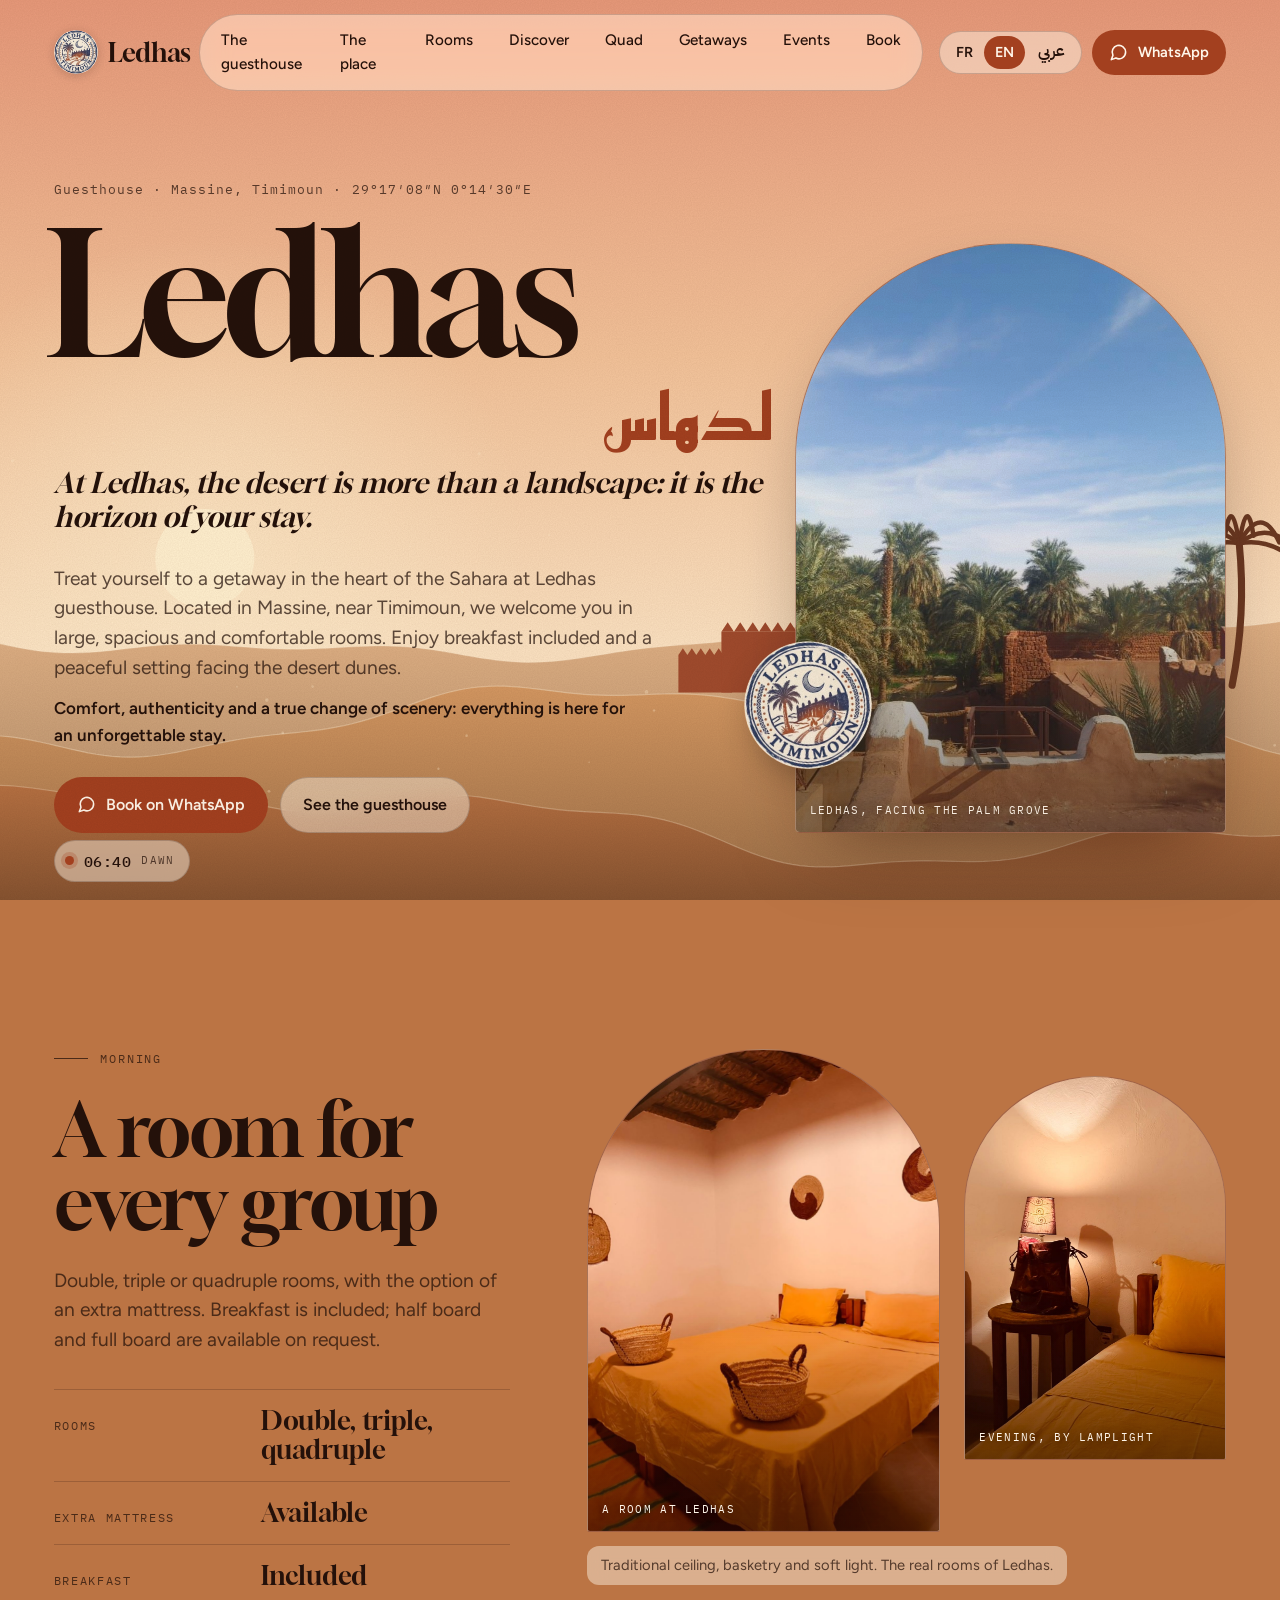
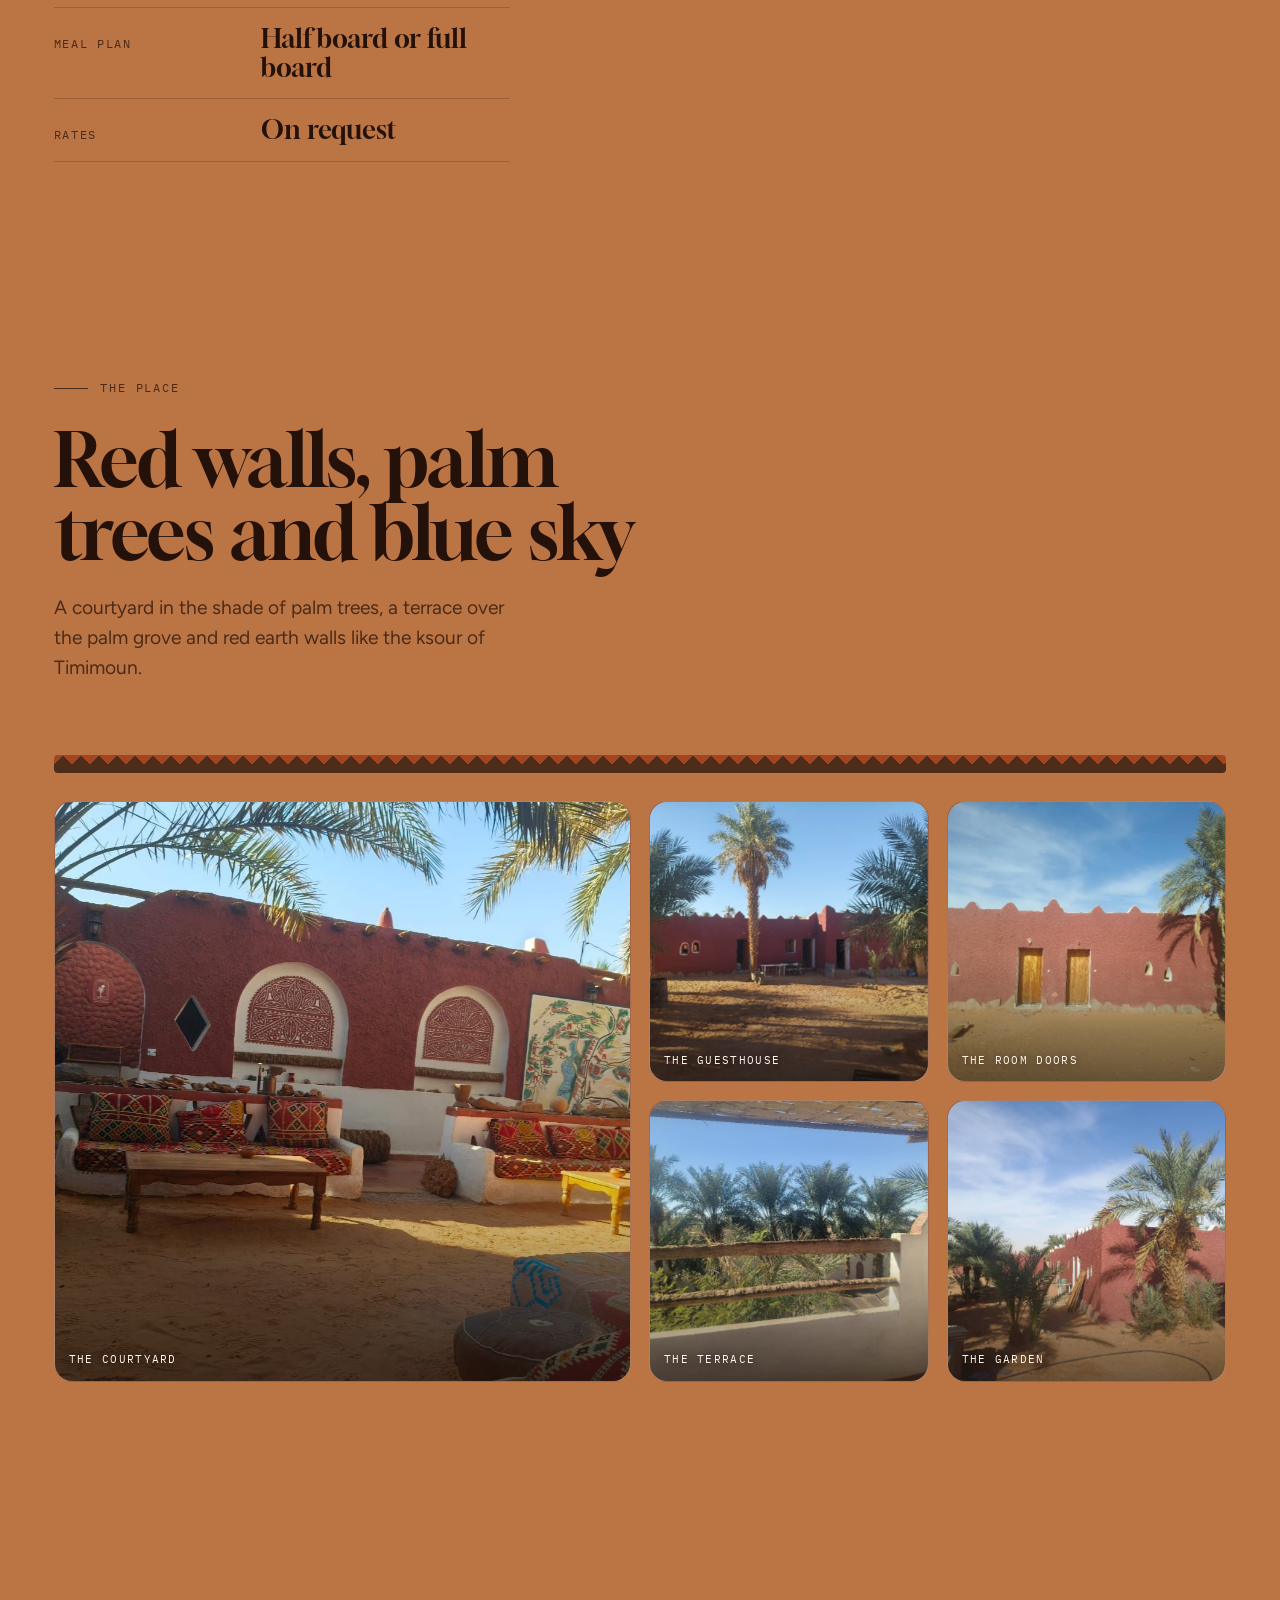
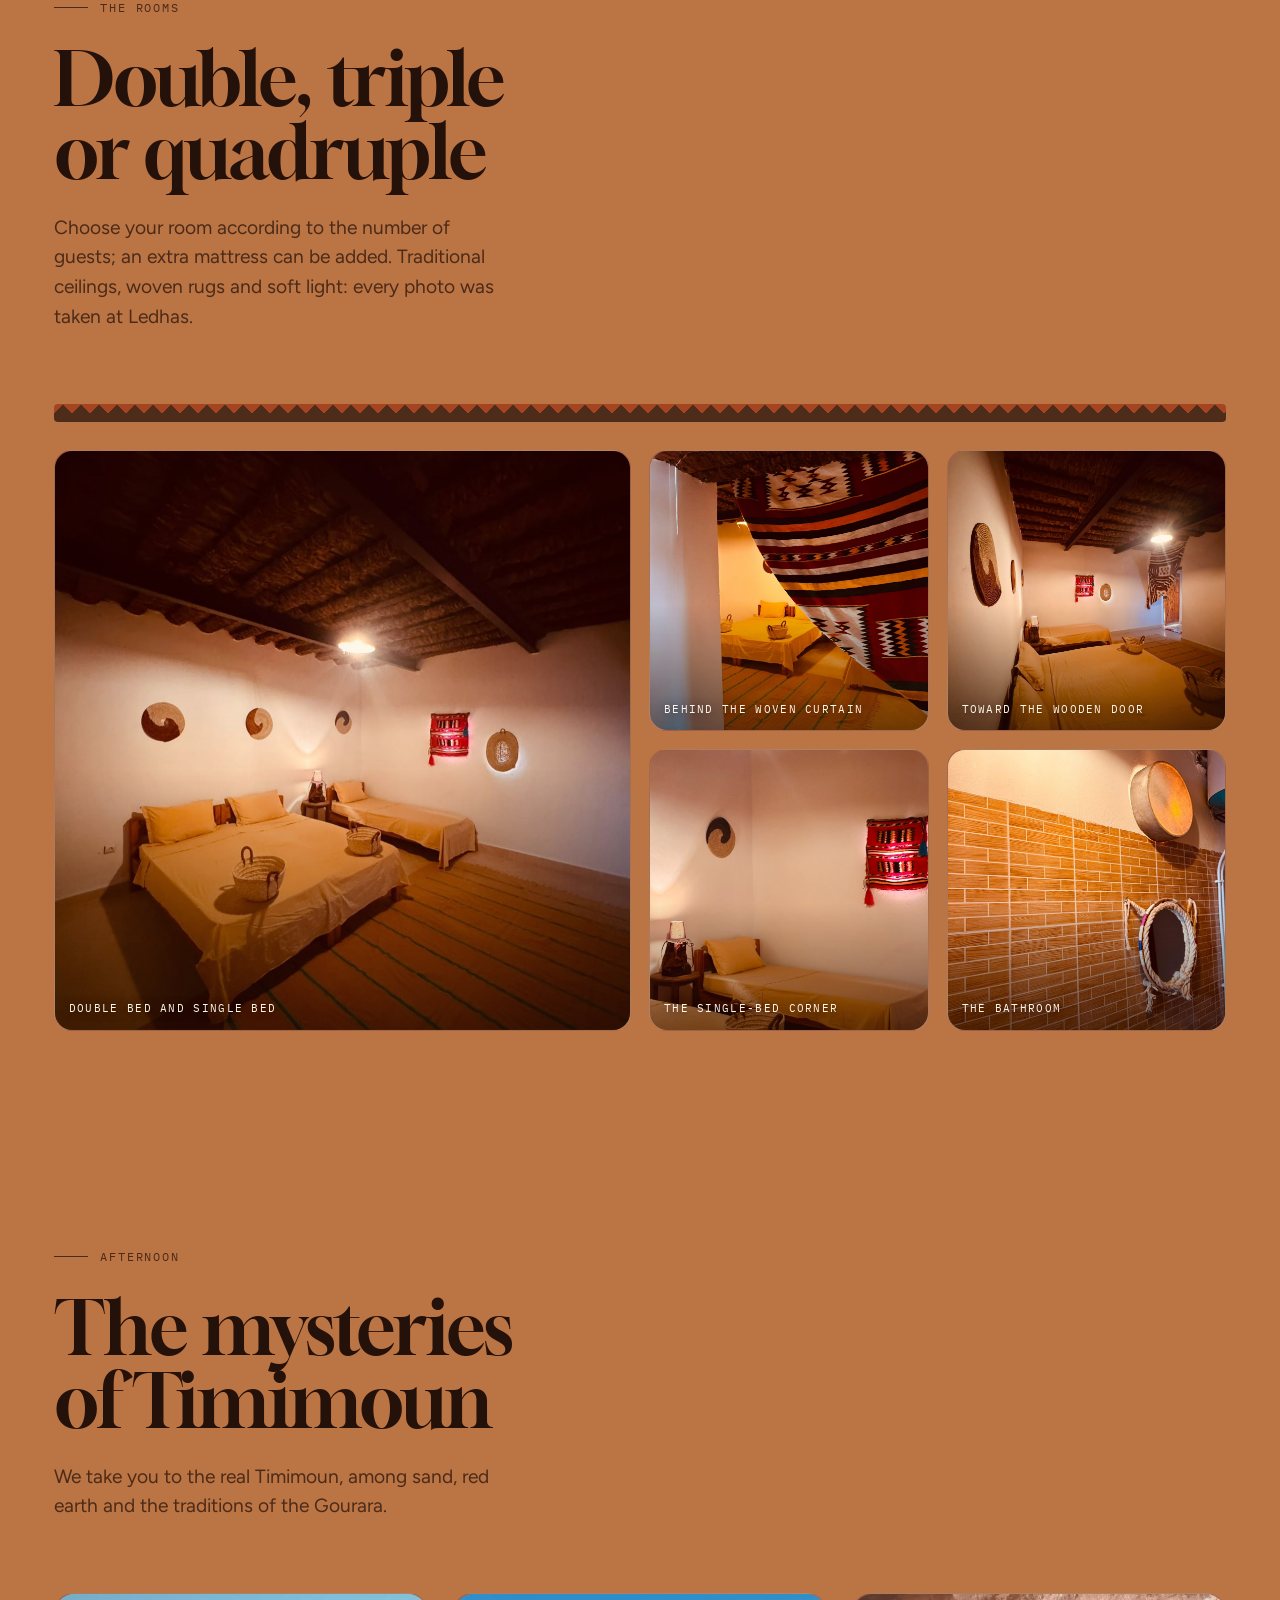
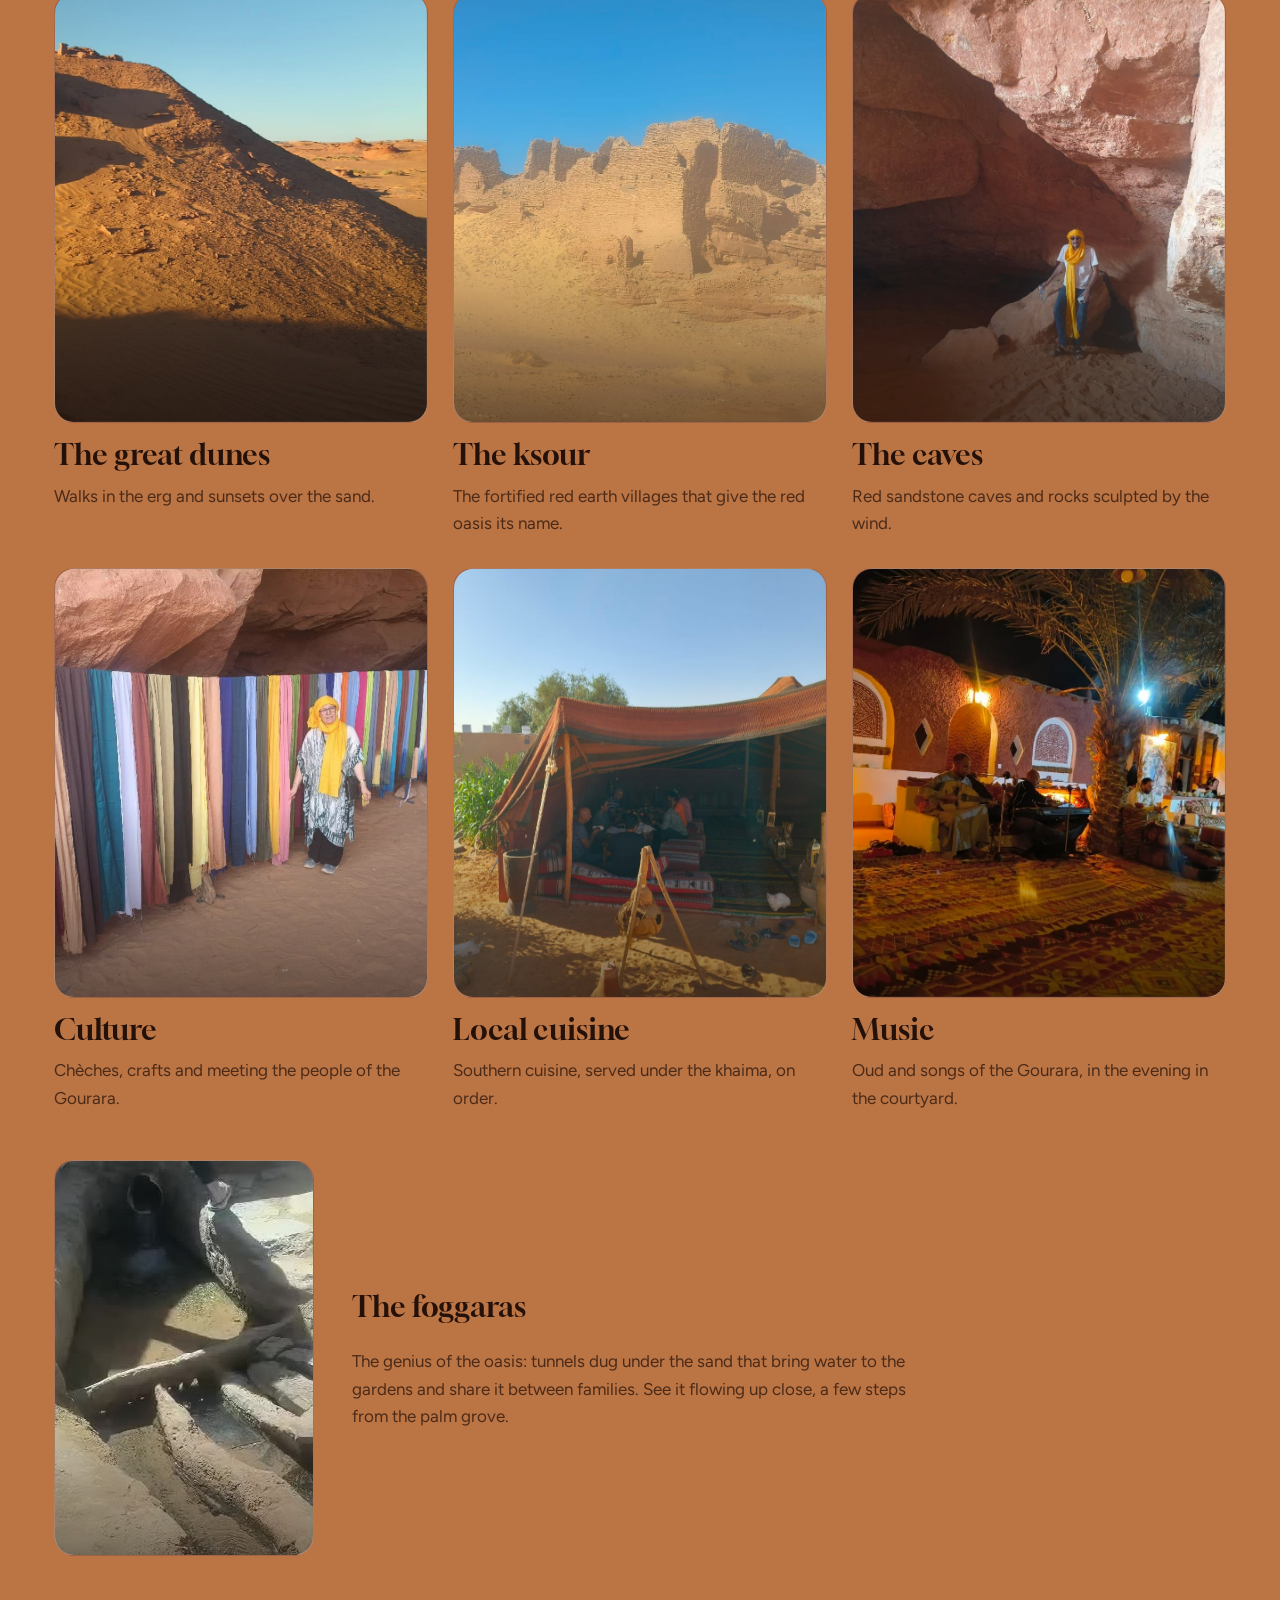
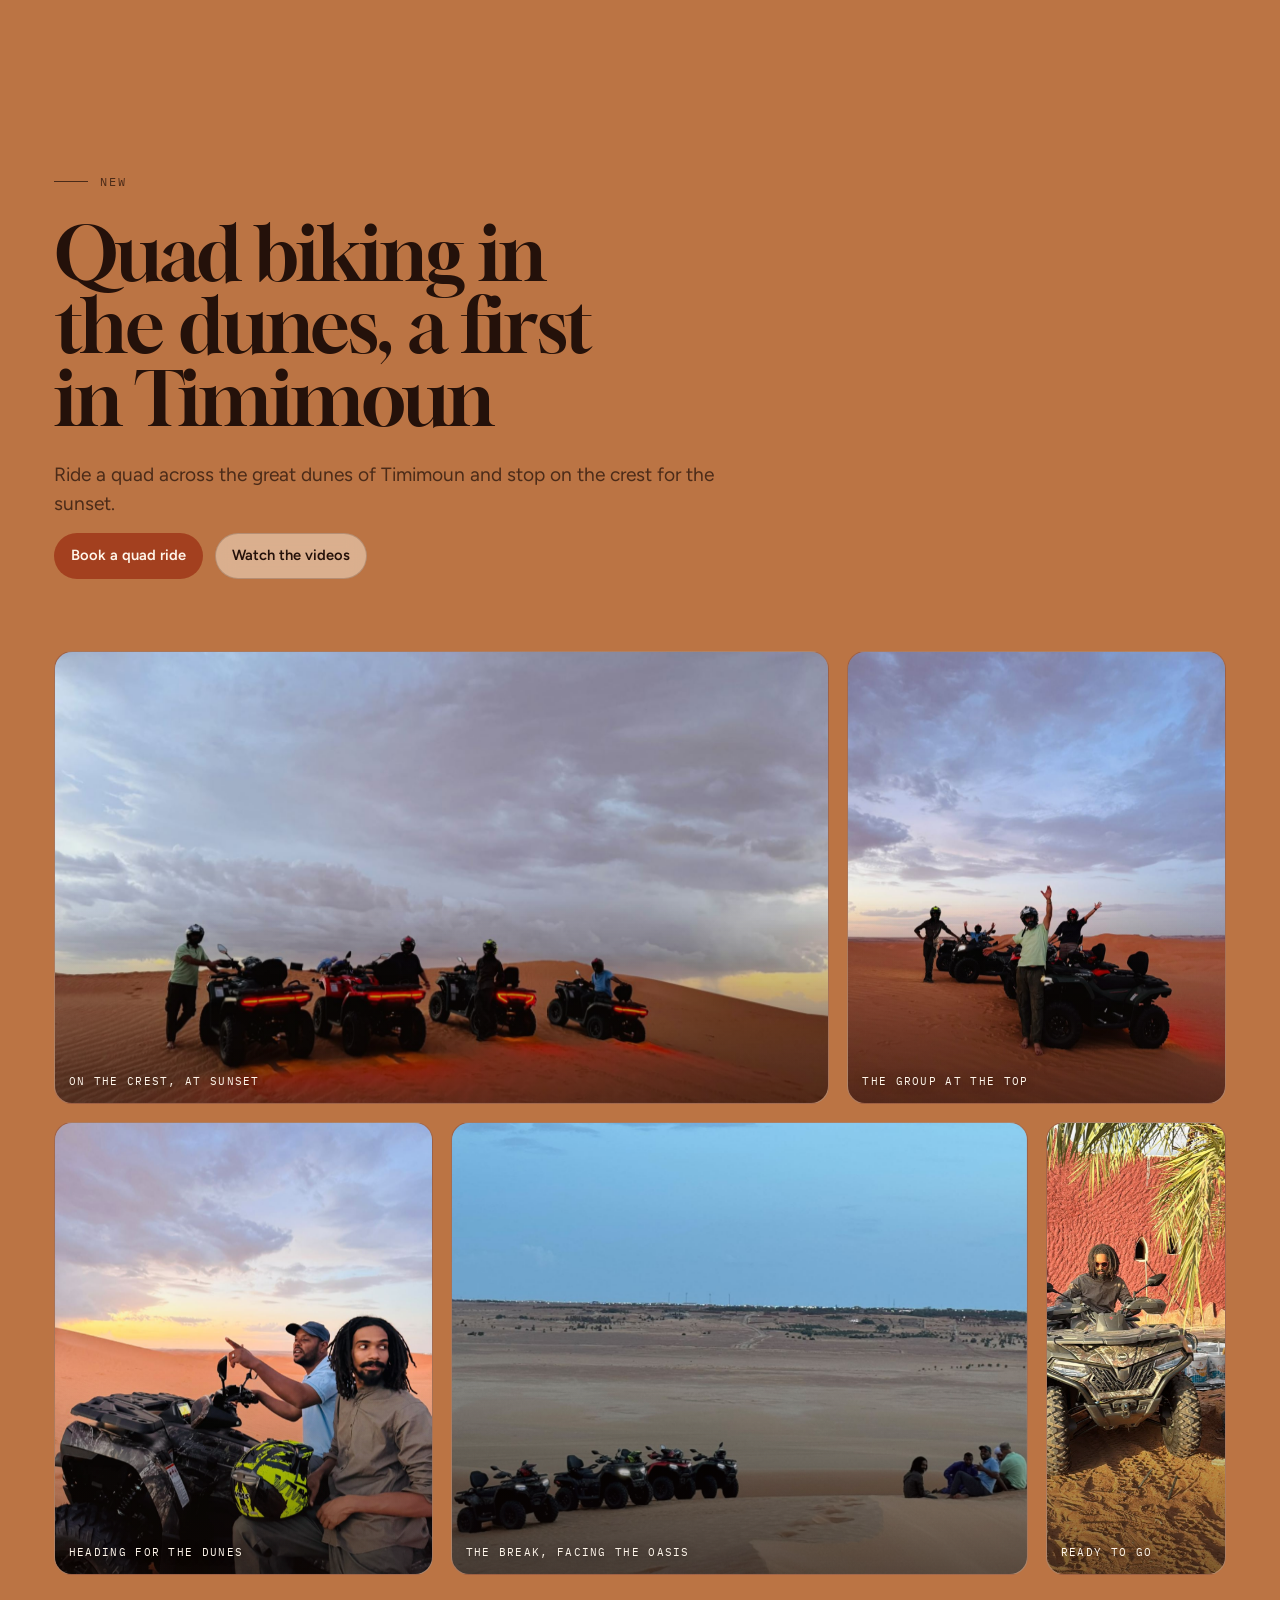
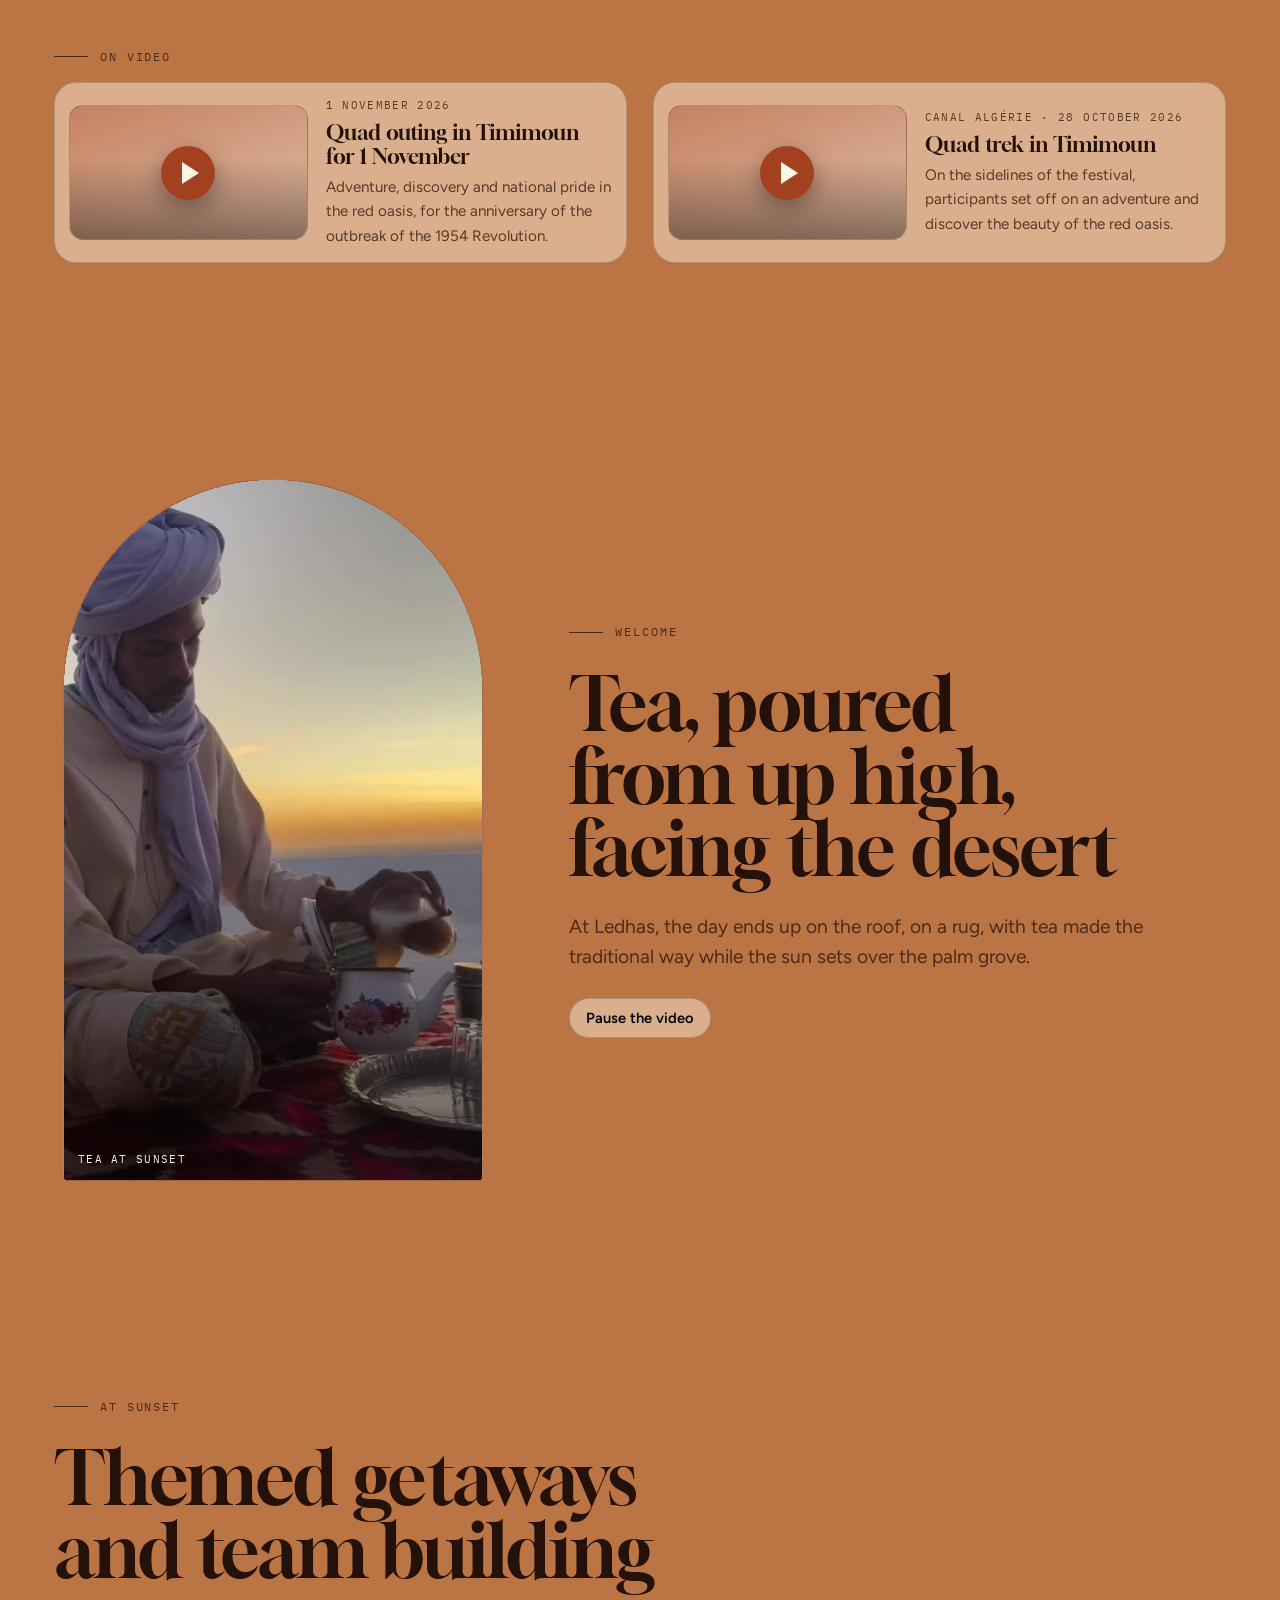
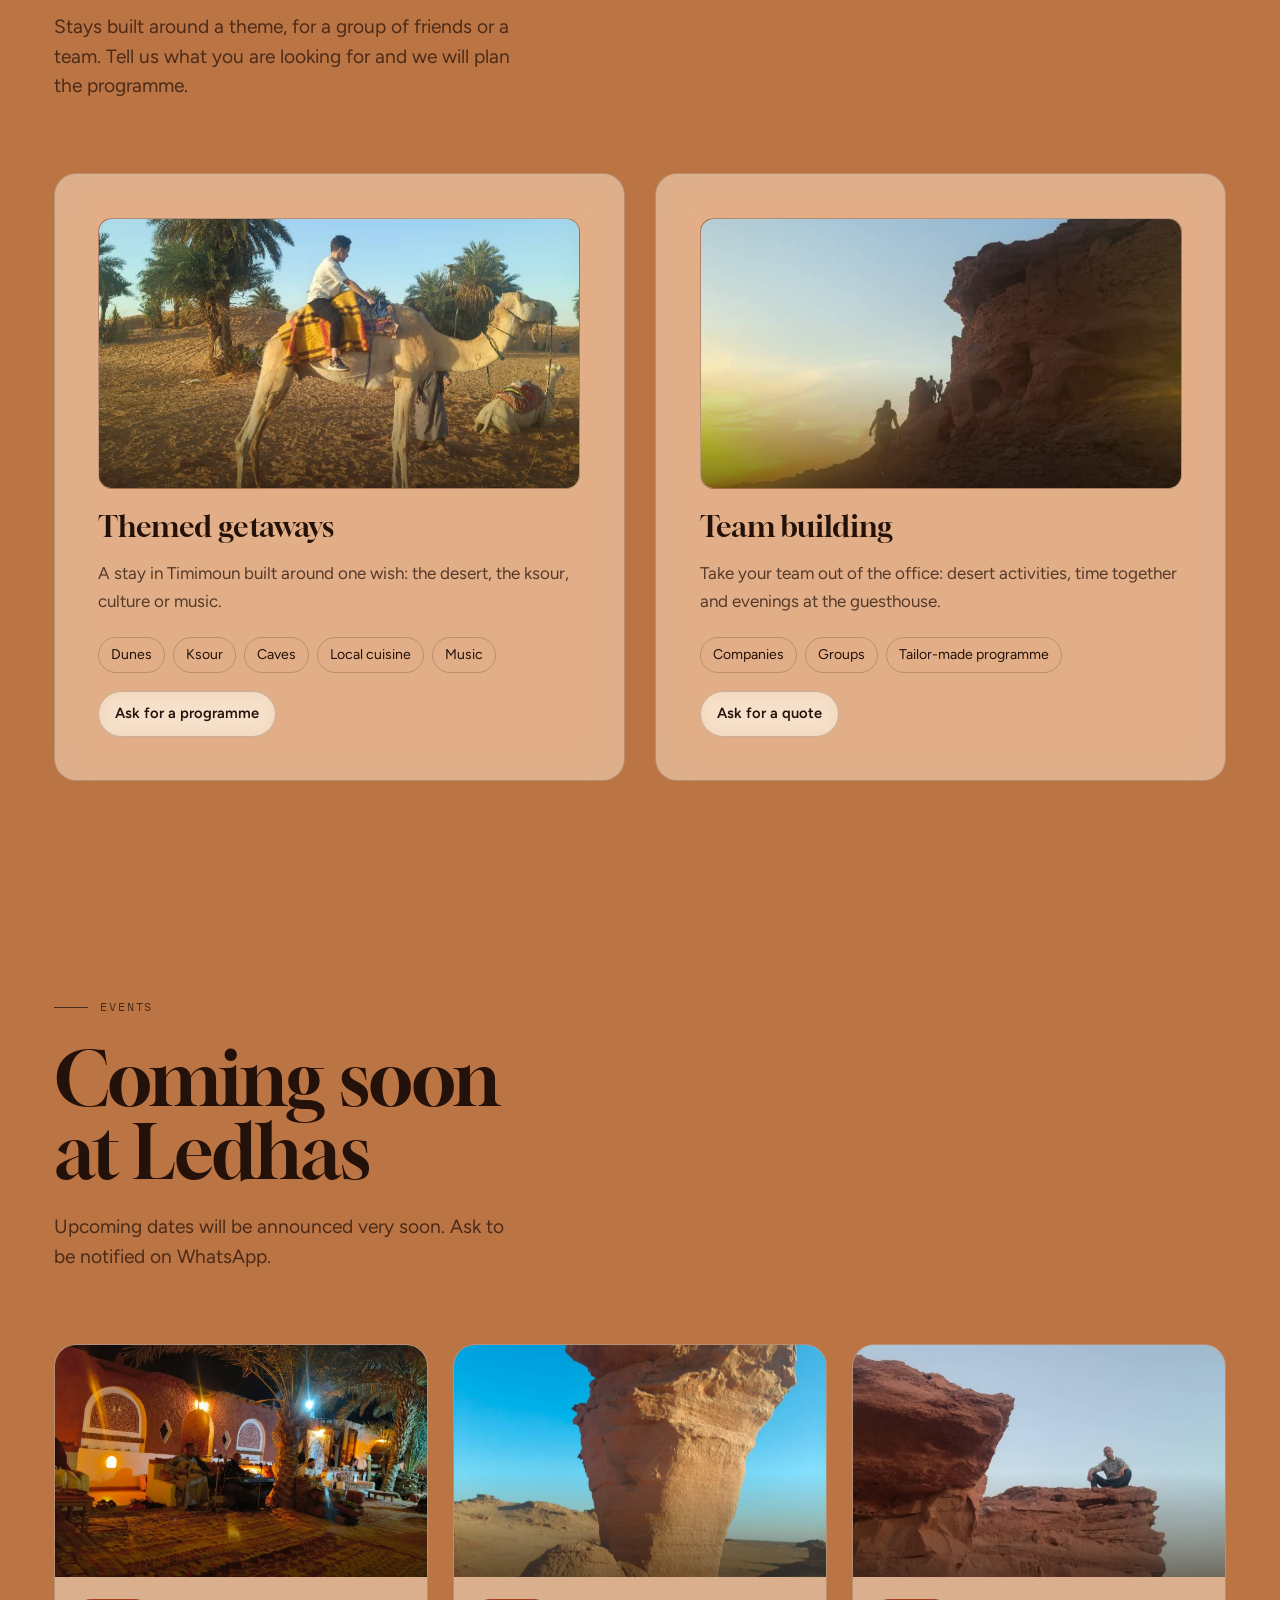
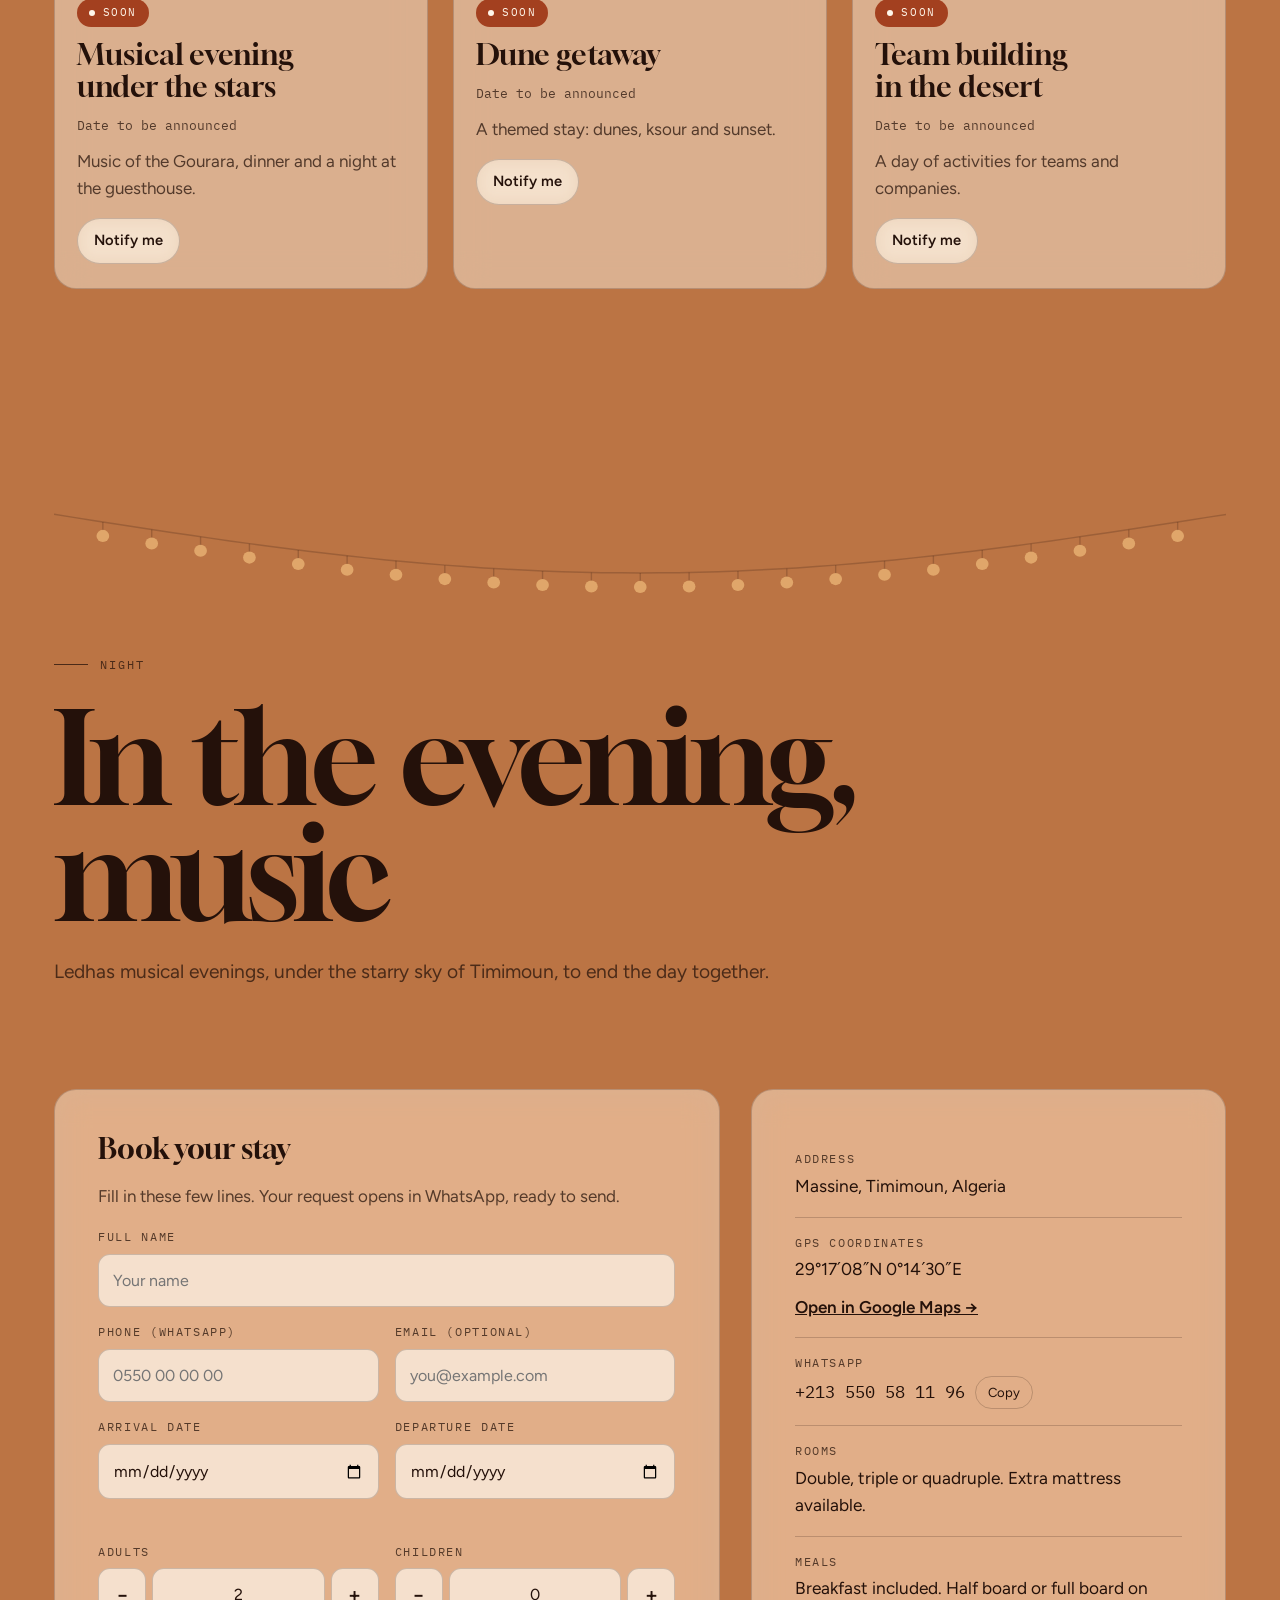
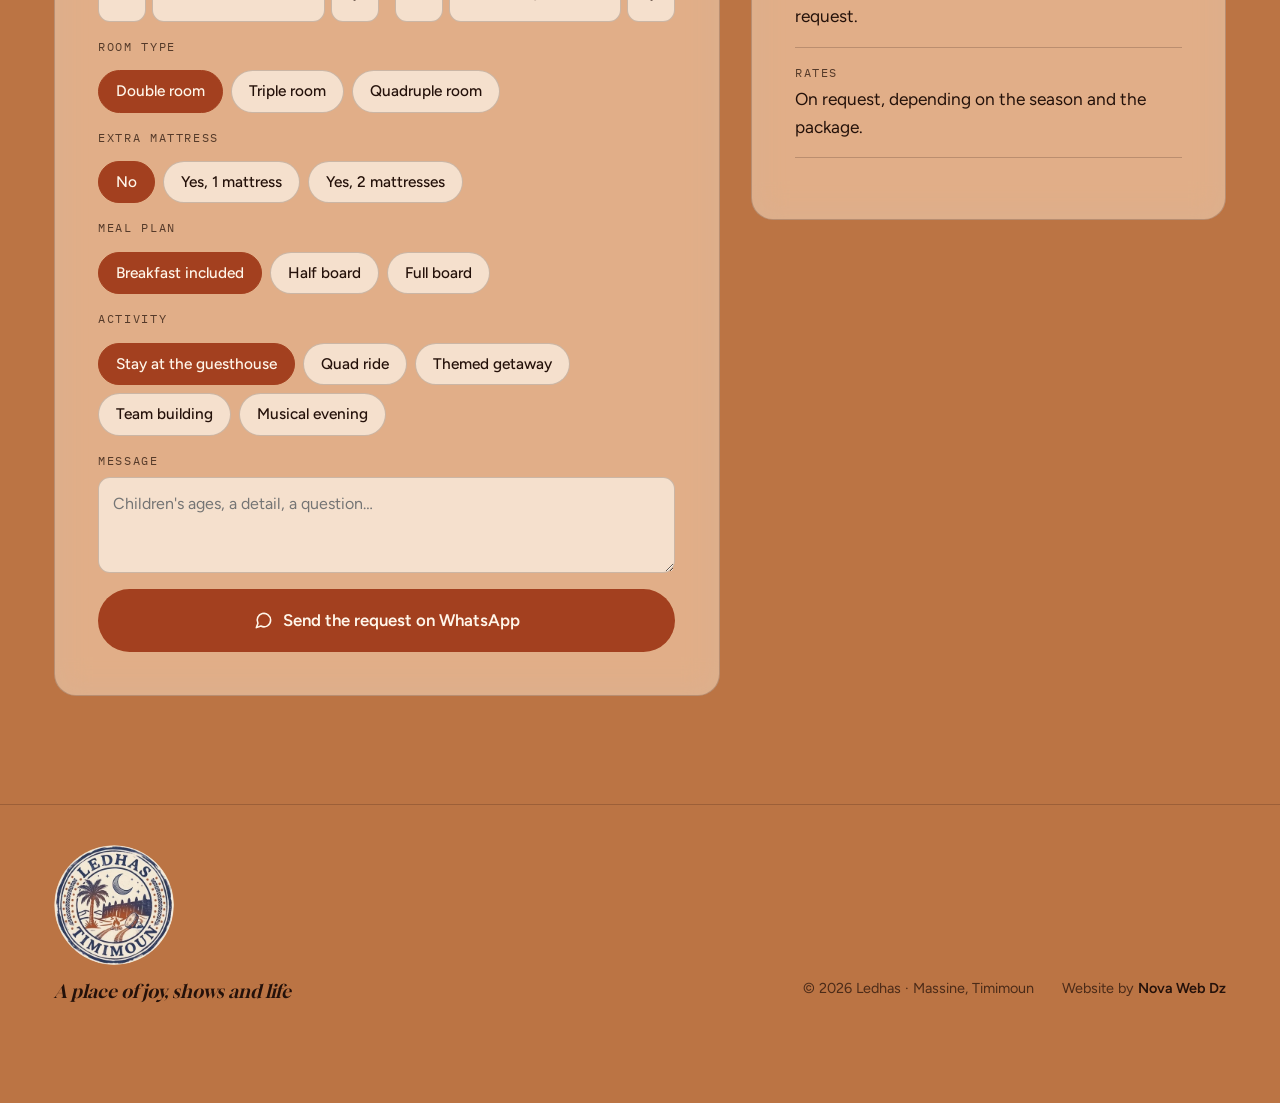
==== commit a7a3e31f: "Admin back office for reservations + save booking requests to Supabase - /admin: login, dashboard, r" ====
--- a/index.html
+++ b/index.html
@@ -451,6 +451,9 @@
 .chip:focus-visible,.step:focus-visible{outline:2px solid var(--clay);outline-offset:2px}
 .lang{direction:ltr}
 .lang button[lang="ar"]{font-family:"IBM Plex Sans Arabic","Noto Kufi Arabic",Tahoma,sans-serif!important;font-size:1.02rem!important;font-weight:600;line-height:1;padding-block:6px 9px;min-width:52px}
+.form-done{margin:0;padding:11px 14px;border-radius:12px;background:rgba(47,122,75,.12);border:1px solid rgba(47,122,75,.4);color:inherit;font-size:.95rem;line-height:1.45}
+[dir="rtl"] input[dir="ltr"]{text-align:right}
+input[aria-invalid="true"]{border-color:var(--clay)!important;box-shadow:0 0 0 3px rgba(163,64,31,.15)}
 </style>
 
 </head>
@@ -775,6 +778,12 @@
           <form id="bookForm" novalidate>
             <label class="full" for="f-nom">Nom complet
               <input id="f-nom" name="nom" type="text" autocomplete="name" placeholder="Votre nom">
+            </label>
+            <label for="f-tel">Téléphone (WhatsApp)
+              <input id="f-tel" name="tel" type="tel" autocomplete="tel" inputmode="tel" placeholder="0550 00 00 00" dir="ltr">
+            </label>
+            <label for="f-email">E-mail (facultatif)
+              <input id="f-email" name="email" type="email" autocomplete="email" placeholder="vous@exemple.com" dir="ltr">
             </label>
             <label for="f-arrivee">Date d’arrivée
               <input id="f-arrivee" name="arrivee" type="date">
@@ -823,6 +832,7 @@
               <textarea id="f-msg" name="msg" placeholder="Âge des enfants, une précision, une question…"></textarea>
             </label>
             <p class="full form-error" id="formError" role="alert" hidden></p>
+            <p class="full form-done" id="formDone" role="status" hidden></p>
             <a class="btn btn-wa send full" id="waSend" href="#" target="_blank" rel="noopener">
               <svg viewBox="0 0 24 24" fill="none" stroke="currentColor" stroke-width="2" stroke-linecap="round" stroke-linejoin="round" aria-hidden="true"><path d="M21 11.5a8.4 8.4 0 0 1-12.3 7.5L3 21l2-5.5A8.5 8.5 0 1 1 21 11.5Z"/></svg>
               Envoyer la demande sur WhatsApp
@@ -864,6 +874,7 @@
 <script src="https://cdnjs.cloudflare.com/ajax/libs/gsap/3.12.5/gsap.min.js"></script>
 <script src="https://cdnjs.cloudflare.com/ajax/libs/gsap/3.12.5/ScrollTrigger.min.js"></script>
 <script src="https://cdn.jsdelivr.net/npm/lenis@1.1.13/dist/lenis.min.js"></script>
+<script src="config.js"></script>
 <script>
 (function(){
   "use strict";
@@ -874,8 +885,8 @@
   var root = document.documentElement;
 
   /* ---------- Langues : français (source), English, العربية ---------- */
-  var DICT = {"Ledhas, retour en haut":["Ledhas, back to top","لدهاس، العودة إلى الأعلى"],"Sections":["Sections","الأقسام"],"Le gîte":["The guesthouse","النُزُل"],"Le lieu":["The place","المكان"],"Chambres":["Rooms","الغرف"],"Découvrir":["Discover","اكتشف"],"Quad":["Quad","الكواد"],"Évasions":["Getaways","الرحلات"],"Événements":["Events","الفعاليات"],"Réserver":["Book","احجز"],"Langue":["Language","اللغة"],"WhatsApp":["WhatsApp","واتساب"],"Team building":["Team building","بناء الفريق"],"Gîte · Massine, Timimoun · 29°17′08″N 0°14′30″E":["Guesthouse · Massine, Timimoun · 29°17′08″N 0°14′30″E","نُزُل · ماسين، تيميمون · 29°17′08″N 0°14′30″E"],"À Ledhas, le désert n’est pas seulement un paysage : c’est l’horizon de votre séjour.":["At Ledhas, the desert is more than a landscape: it is the horizon of your stay.","في لدهاس، الصحراء ليست مجرد منظر طبيعي، بل هي أفق إقامتكم."],"Offrez-vous une escapade au cœur du Sahara au gîte Ledhas. Situé à Massine, à proximité de Timimoun, notre établissement vous accueille dans de grandes chambres spacieuses et confortables. Profitez d’un petit-déjeuner inclus et d’un cadre paisible, face aux dunes du désert.":["Treat yourself to a getaway in the heart of the Sahara at Ledhas guesthouse. Located in Massine, near Timimoun, we welcome you in large, spacious and comfortable rooms. Enjoy breakfast included and a peaceful setting facing the desert dunes.","امنحوا أنفسكم رحلة إلى قلب الصحراء في نُزُل لدهاس. يقع نُزُلنا في ماسين بالقرب من تيميمون، ويستقبلكم في غرف كبيرة وواسعة ومريحة. استمتعوا بفطور الصباح المشمول وبأجواء هادئة تطل على كثبان الصحراء."],"Confort, authenticité et dépaysement : tout est réuni pour un séjour inoubliable.":["Comfort, authenticity and a true change of scenery: everything is here for an unforgettable stay.","الراحة والأصالة وتغيير الأجواء: كل شيء متوفر لإقامة لا تُنسى."],"Réserver sur WhatsApp":["Book on WhatsApp","احجز عبر واتساب"],"Voir le gîte":["See the guesthouse","اكتشف النُزُل"],"Les toits en terre rouge de Ledhas face à la palmeraie":["The red earth rooftops of Ledhas facing the palm grove","أسطح لدهاس الطينية الحمراء المطلة على واحة النخيل"],"Ledhas, face à la palmeraie":["Ledhas, facing the palm grove","لدهاس، في مواجهة واحة النخيل"],"Logo Ledhas Timimoun":["Ledhas Timimoun logo","شعار لدهاس تيميمون"],"Le matin":["Morning","الصباح"],"Un gîte, de grandes chambres spacieuses":["A guesthouse with large, spacious rooms","نُزُل بغرف كبيرة وواسعة"],"Chambres doubles, triples ou quadruples, avec la possibilité d’ajouter un matelas supplémentaire. Le petit-déjeuner est inclus ; la demi-pension et la pension complète sont proposées sur demande.":["Double, triple or quadruple rooms, with the option of an extra mattress. Breakfast is included; half board and full board are available on request.","غرف ثنائية أو ثلاثية أو رباعية، مع إمكانية إضافة فراش إضافي. فطور الصباح مشمول، ونوفّر نصف الإقامة والإقامة الكاملة عند الطلب."],"Doubles, triples, quadruples":["Double, triple, quadruple","ثنائية، ثلاثية، رباعية"],"Matelas supplémentaire":["Extra mattress","فراش إضافي"],"Possible":["Available","متوفر"],"Petit-déjeuner":["Breakfast","فطور الصباح"],"Inclus":["Included","مشمول"],"Pension":["Meal plan","الوجبات"],"Demi-pension ou complète":["Half board or full board","نصف إقامة أو إقامة كاملة"],"Tarifs":["Rates","الأسعار"],"Sur demande":["On request","عند الطلب"],"Chambre de Ledhas : grand lit, plafond traditionnel et paniers tressés":["Ledhas room: large bed, traditional ceiling and woven baskets","غرفة في لدهاس: سرير كبير وسقف تقليدي وسلال منسوجة"],"Une chambre de Ledhas":["A room at Ledhas","غرفة في لدهاس"],"Lampe artisanale et table de nuit en bois dans une chambre de Ledhas":["Handmade lamp and wooden bedside table in a Ledhas room","مصباح تقليدي وطاولة خشبية بجانب السرير في غرفة بلدهاس"],"Le soir, à la lampe":["Evening, by lamplight","المساء، على ضوء المصباح"],"Plafond traditionnel, vannerie et lumière douce. Les vraies chambres de Ledhas.":["Traditional ceiling, basketry and soft light. The real rooms of Ledhas.","سقف تقليدي وسلال منسوجة وضوء هادئ. هذه غرف لدهاس الحقيقية."],"Murs rouges, palmiers et ciel bleu":["Red walls, palm trees and blue sky","جدران حمراء ونخيل وسماء زرقاء"],"Une cour à l'ombre des palmiers, une terrasse sur la palmeraie et des murs en terre rouge comme les ksour de Timimoun.":["A courtyard in the shade of palm trees, a terrace over the palm grove and red earth walls like the ksour of Timimoun.","فناء في ظل النخيل، وشرفة تطل على الواحة، وجدران من الطين الأحمر مثل قصور تيميمون."],"La cour de Ledhas avec ses banquettes, ses coussins et son mur rouge décoré":["The Ledhas courtyard with its benches, cushions and decorated red wall","فناء لدهاس بمقاعده ووسائده وجداره الأحمر المزخرف"],"La cour":["The courtyard","الفناء"],"Le bâtiment rouge de Ledhas entre les palmiers":["The red Ledhas building among the palm trees","مبنى لدهاس الأحمر بين النخيل"],"Portes en bois des chambres dans le mur rouge":["Wooden room doors in the red wall","أبواب الغرف الخشبية في الجدار الأحمر"],"Les portes des chambres":["The room doors","أبواب الغرف"],"Vue sur la palmeraie depuis la terrasse ombragée":["View of the palm grove from the shaded terrace","منظر واحة النخيل من الشرفة المظللة"],"La terrasse":["The terrace","الشرفة"],"Le jardin de palmiers devant les murs rouges":["The palm garden in front of the red walls","حديقة النخيل أمام الجدران الحمراء"],"Le jardin":["The garden","الحديقة"],"Les chambres":["The rooms","الغرف"],"Des chambres spacieuses, une même douceur":["Spacious rooms, the same warm comfort","غرف واسعة ودفء واحد"],"Plafonds traditionnels, tapis tissés, vannerie et lumière douce. Toutes les photos sont prises à Ledhas.":["Traditional ceilings, woven rugs, basketry and soft light. Every photo was taken at Ledhas.","أسقف تقليدية وزرابي منسوجة وسلال وضوء هادئ. كل الصور التُقطت في لدهاس."],"Chambre de Ledhas avec un lit double et un lit simple":["Ledhas room with a double bed and a single bed","غرفة في لدهاس بسرير مزدوج وسرير فردي"],"Lit double et lit simple":["Double bed and single bed","سرير مزدوج وسرير فردي"],"Chambre vue derrière le rideau tissé rouge suspendu à l'entrée":["Room seen from behind the red woven curtain hanging in the doorway","غرفة تظهر خلف الستار المنسوج الأحمر المعلّق عند المدخل"],"Derrière le rideau tissé":["Behind the woven curtain","خلف الستار المنسوج"],"Chambre en longueur vers la porte en bois":["Long room leading to the wooden door","غرفة طويلة تؤدي إلى الباب الخشبي"],"Vers la porte en bois":["Toward the wooden door","نحو الباب الخشبي"],"Lit simple, lampe et tissage rouge au mur":["Single bed, lamp and red weaving on the wall","سرير فردي ومصباح ونسيج أحمر على الجدار"],"Le coin lit simple":["The single-bed corner","ركن السرير الفردي"],"Salle de bain avec miroir en corde":["Bathroom with a rope mirror","حمّام بمرآة مؤطّرة بالحبال"],"La salle de bain":["The bathroom","الحمّام"],"Photo agrandie":["Enlarged photo","صورة مكبّرة"],"Fermer":["Close","إغلاق"],"L'après-midi":["Afternoon","بعد الظهر"],"Les mystères de Timimoun":["The mysteries of Timimoun","أسرار تيميمون"],"On vous emmène là où se trouve le vrai Timimoun, entre le sable, la terre rouge et les traditions du Gourara.":["We take you to the real Timimoun, among sand, red earth and the traditions of the Gourara.","نأخذكم إلى تيميمون الحقيقية، بين الرمال والتربة الحمراء وتقاليد منطقة قورارة."],"Dune de sable au soleil couchant près de Timimoun":["Sand dune at sunset near Timimoun","كثيب رملي عند الغروب قرب تيميمون"],"Les grandes dunes":["The great dunes","الكثبان الكبرى"],"Marches dans l'erg et couchers de soleil sur le sable.":["Walks in the erg and sunsets over the sand.","جولات في العرق وغروب الشمس فوق الرمال."],"Ancien ksar en ruine sur un rocher près de Timimoun":["Ancient ruined ksar on a rock near Timimoun","قصر قديم مهدّم فوق صخرة قرب تيميمون"],"Les ksour":["The ksour","القصور"],"Les villages fortifiés en terre rouge, qui donnent son nom à l'oasis rouge.":["The fortified red earth villages that give the red oasis its name.","القرى المحصّنة من الطين الأحمر التي منحت الواحة الحمراء اسمها."],"Visiteur en chèche jaune à l'entrée d'une grotte de grès rouge":["Visitor in a yellow chèche at the entrance of a red sandstone cave","زائر بعمامة صفراء عند مدخل كهف من الحجر الرملي الأحمر"],"Les grottes":["The caves","الكهوف"],"Les grottes de grès rouge et les rochers sculptés par le vent.":["Red sandstone caves and rocks sculpted by the wind.","كهوف من الحجر الرملي الأحمر وصخور نحتتها الرياح."],"Chèches et foulards colorés vendus dans une grotte":["Colourful chèches and scarves sold in a cave","عمائم وأوشحة ملوّنة تُباع داخل كهف"],"La culture":["Culture","الثقافة"],"Chèches, artisanat et rencontres avec les habitants du Gourara.":["Chèches, crafts and meeting the people of the Gourara.","العمائم والحِرَف التقليدية ولقاء سكان قورارة."],"Repas sous la khaïma de Ledhas":["Meal under the Ledhas khaima","وجبة تحت خيمة لدهاس"],"La gastronomie":["Local cuisine","المطبخ المحلي"],"La cuisine du Sud, servie sous la khaïma, sur commande.":["Southern cuisine, served under the khaima, on order.","مأكولات الجنوب، تُقدَّم تحت الخيمة حسب الطلب."],"Soirée musicale avec oud dans la cour de Ledhas":["Musical evening with an oud in the Ledhas courtyard","سهرة موسيقية بالعود في فناء لدهاس"],"La musique":["Music","الموسيقى"],"Oud et chants du Gourara, le soir dans la cour du gîte.":["Oud and songs of the Gourara, in the evening in the courtyard.","العود وأغاني قورارة، مساءً في فناء النُزُل."],"L'eau qui coule dans une foggara":["Water flowing in a foggara","الماء يجري في فقارة"],"Les foggaras":["The foggaras","الفقارات"],"Le génie de l'oasis : des galeries creusées sous le sable qui amènent l'eau jusqu'aux jardins, et la partagent entre les familles. À voir couler de près, à quelques pas de la palmeraie.":["The genius of the oasis: tunnels dug under the sand that bring water to the gardens and share it between families. See it flowing up close, a few steps from the palm grove.","عبقرية الواحة: أنفاق محفورة تحت الرمال تجلب الماء إلى البساتين وتوزّعه بين العائلات. شاهدوه يجري عن قرب، على بُعد خطوات من واحة النخيل."],"Nouveau":["New","جديد"],"Le quad dans les dunes, une première à Timimoun":["Quad biking in the dunes, a first in Timimoun","الكواد في الكثبان، لأول مرة في تيميمون"],"Partez en quad sur les grandes dunes de Timimoun et arrêtez-vous sur la crête pour le coucher du soleil.":["Ride a quad across the great dunes of Timimoun and stop on the crest for the sunset.","انطلقوا على دراجات الكواد فوق كثبان تيميمون الكبرى وتوقّفوا على القمة لمشاهدة الغروب."],"Réserver une sortie en quad":["Book a quad ride","احجز جولة كواد"],"Voir les vidéos":["Watch the videos","شاهد الفيديوهات"],"Quatre quads alignés sur une dune au coucher du soleil":["Four quads lined up on a dune at sunset","أربع دراجات كواد مصطفّة على كثيب عند الغروب"],"Sur la crête, au coucher du soleil":["On the crest, at sunset","على القمة، عند الغروب"],"Groupe en quad saluant sur les dunes":["Group on quads waving on the dunes","مجموعة على دراجات الكواد تلوّح فوق الكثبان"],"Le groupe au sommet":["The group at the top","المجموعة على القمة"],"Deux participants à côté d'un quad, face aux dunes":["Two participants next to a quad, facing the dunes","مشاركان بجانب دراجة كواد في مواجهة الكثبان"],"Cap sur les dunes":["Heading for the dunes","نحو الكثبان"],"Pause sur la dune avec vue sur l'oasis de Timimoun":["Break on the dune overlooking the Timimoun oasis","استراحة على الكثيب مع إطلالة على واحة تيميمون"],"La pause, face à l'oasis":["The break, facing the oasis","استراحة أمام الواحة"],"Départ en quad devant un mur rouge et un palmier":["Quad departure in front of a red wall and a palm tree","الانطلاق بالكواد أمام جدار أحمر ونخلة"],"Prêt à partir":["Ready to go","جاهز للانطلاق"],"En vidéo":["On video","بالفيديو"],"1er Novembre 2026":["1 November 2026","أول نوفمبر 2026"],"Sortie en quad à Timimoun pour le 1er Novembre":["Quad outing in Timimoun for 1 November","خرجة بالكواد في تيميمون بمناسبة أول نوفمبر"],"Aventure, découverte et fierté nationale dans l'oasis rouge, pour l'anniversaire du déclenchement de la Révolution de 1954.":["Adventure, discovery and national pride in the red oasis, for the anniversary of the outbreak of the 1954 Revolution.","مغامرة واكتشاف وفخر وطني في الواحة الحمراء، في ذكرى اندلاع ثورة 1954."],"Canal Algérie · 28 octobre 2026":["Canal Algérie · 28 October 2026","كنال ألجيري · 28 أكتوبر 2026"],"Randonnée en quad à Timimoun":["Quad trek in Timimoun","جولة بالكواد في تيميمون"],"En marge du festival, les participants partent à l'aventure et découvrent la beauté de l'oasis rouge.":["On the sidelines of the festival, participants set off on an adventure and discover the beauty of the red oasis.","على هامش المهرجان، ينطلق المشاركون في مغامرة ويكتشفون جمال الواحة الحمراء."],"Préparation du thé au coucher du soleil":["Tea being prepared at sunset","تحضير الشاي عند الغروب"],"Le thé, au coucher du soleil":["Tea at sunset","الشاي عند الغروب"],"L'accueil":["Welcome","الضيافة"],"Le thé, versé de haut, face au désert":["Tea, poured from up high, facing the desert","الشاي يُسكب من الأعلى في مواجهة الصحراء"],"À Ledhas, la journée se termine en haut, sur un tapis, avec le thé préparé à l'ancienne pendant que le soleil descend sur la palmeraie.":["At Ledhas, the day ends up on the roof, on a rug, with tea made the traditional way while the sun sets over the palm grove.","في لدهاس، ينتهي اليوم فوق السطح على زربية، مع شاي يُحضَّر على الطريقة التقليدية بينما تغرب الشمس فوق واحة النخيل."],"Mettre la vidéo en pause":["Pause the video","إيقاف الفيديو مؤقتًا"],"Lire la vidéo":["Play the video","تشغيل الفيديو"],"Au coucher du soleil":["At sunset","عند الغروب"],"Évasions thématiques et team building":["Themed getaways and team building","رحلات موضوعية وبناء الفريق"],"Des séjours construits autour d'un thème, pour un groupe d'amis ou une équipe. Dites-nous ce que vous cherchez, on prépare le programme.":["Stays built around a theme, for a group of friends or a team. Tell us what you are looking for and we will plan the programme.","إقامات مبنية حول موضوع معيّن، لمجموعة أصدقاء أو لفريق عمل. أخبرونا بما تبحثون عنه وسنُعدّ لكم البرنامج."],"Balade à dos de dromadaire près de la palmeraie":["Camel ride near the palm grove","جولة على ظهر الجمل قرب واحة النخيل"],"Évasions thématiques":["Themed getaways","رحلات موضوعية"],"Un séjour à Timimoun organisé autour d'une envie : le désert, les ksour, la culture ou la musique.":["A stay in Timimoun built around one wish: the desert, the ksour, culture or music.","إقامة في تيميمون حول رغبة واحدة: الصحراء أو القصور أو الثقافة أو الموسيقى."],"Dunes":["Dunes","الكثبان"],"Ksour":["Ksour","القصور"],"Grottes":["Caves","الكهوف"],"Gastronomie":["Local cuisine","المطبخ المحلي"],"Musique":["Music","الموسيقى"],"Demander un programme":["Ask for a programme","اطلب برنامجًا"],"Groupe en randonnée sur les rochers au coucher du soleil":["Group hiking on the rocks at sunset","مجموعة تتنزّه بين الصخور عند الغروب"],"Sortez votre équipe du bureau : activités dans le désert, temps ensemble et soirées au gîte.":["Take your team out of the office: desert activities, time together and evenings at the guesthouse.","أخرجوا فريقكم من المكتب: أنشطة في الصحراء، ووقت معًا، وسهرات في النُزُل."],"Entreprises":["Companies","الشركات"],"Groupes":["Groups","المجموعات"],"Programme sur mesure":["Tailor-made programme","برنامج حسب الطلب"],"Demander un devis":["Ask for a quote","اطلب عرض سعر"],"Bientôt à Ledhas":["Coming soon at Ledhas","قريبًا في لدهاس"],"Les prochaines dates seront annoncées très bientôt. Demandez à être prévenu sur WhatsApp.":["Upcoming dates will be announced very soon. Ask to be notified on WhatsApp.","سنعلن عن المواعيد القادمة قريبًا جدًا. اطلبوا أن نُعلمكم عبر واتساب."],"Soirée musicale dans la cour de Ledhas":["Musical evening in the Ledhas courtyard","سهرة موسيقية في فناء لدهاس"],"Bientôt":["Soon","قريبًا"],"Soirée musicale sous les étoiles":["Musical evening under the stars","سهرة موسيقية تحت النجوم"],"Date bientôt annoncée":["Date to be announced","سيُعلن عن الموعد قريبًا"],"Musique du Gourara, dîner et nuit au gîte.":["Music of the Gourara, dinner and a night at the guesthouse.","موسيقى قورارة وعشاء وليلة في النُزُل."],"Me prévenir":["Notify me","أعلموني"],"Rocher sculpté par le vent dans le désert de Timimoun":["Wind-sculpted rock in the Timimoun desert","صخرة نحتتها الرياح في صحراء تيميمون"],"Évasion dans les dunes":["Dune getaway","رحلة في الكثبان"],"Un séjour thématique : dunes, ksour et coucher de soleil.":["A themed stay: dunes, ksour and sunset.","إقامة موضوعية: كثبان وقصور وغروب."],"Pause au sommet d'une falaise de grès rouge":["Break at the top of a red sandstone cliff","استراحة فوق جرف من الحجر الرملي الأحمر"],"Team building au désert":["Team building in the desert","بناء الفريق في الصحراء"],"Une journée d'activités pour les équipes et les entreprises.":["A day of activities for teams and companies.","يوم من الأنشطة للفرق والشركات."],"La nuit":["Night","الليل"],"Le soir, la musique":["In the evening, music","في المساء، الموسيقى"],"Les soirées musicales de Ledhas, sous le ciel étoilé de Timimoun, pour finir la journée ensemble.":["Ledhas musical evenings, under the starry sky of Timimoun, to end the day together.","سهرات لدهاس الموسيقية تحت سماء تيميمون المرصّعة بالنجوم، لنختم اليوم معًا."],"Réserver votre séjour":["Book your stay","احجز إقامتك"],"Remplissez ces quelques lignes. Votre demande s'ouvre dans WhatsApp, prête à être envoyée.":["Fill in these few lines. Your request opens in WhatsApp, ready to send.","املأ هذه الخانات القليلة، وسيُفتح طلبك في واتساب جاهزًا للإرسال."],"Nom complet":["Full name","الاسم الكامل"],"Votre nom":["Your name","اسمك"],"Date d’arrivée":["Arrival date","تاريخ الوصول"],"Date de départ":["Departure date","تاريخ المغادرة"],"Adultes":["Adults","البالغون"],"Enfants":["Children","الأطفال"],"Type de chambre":["Room type","نوع الغرفة"],"Chambre double":["Double room","غرفة ثنائية"],"Chambre triple":["Triple room","غرفة ثلاثية"],"Chambre quadruple":["Quadruple room","غرفة رباعية"],"Non":["No","لا"],"Oui, 1 matelas":["Yes, 1 mattress","نعم، فراش واحد"],"Oui, 2 matelas":["Yes, 2 mattresses","نعم، فراشان"],"Petit-déjeuner inclus":["Breakfast included","فطور الصباح مشمول"],"Demi-pension":["Half board","نصف إقامة"],"Pension complète":["Full board","إقامة كاملة"],"Activité":["Activity","النشاط"],"Séjour au gîte":["Stay at the guesthouse","إقامة في النُزُل"],"Sortie en quad":["Quad ride","جولة كواد"],"Évasion thématique":["Themed getaway","رحلة موضوعية"],"Soirée musicale":["Musical evening","سهرة موسيقية"],"Message":["Message","رسالة"],"Âge des enfants, une précision, une question…":["Children's ages, a detail, a question…","أعمار الأطفال، ملاحظة، سؤال…"],"Envoyer la demande sur WhatsApp":["Send the request on WhatsApp","أرسل الطلب عبر واتساب"],"Adresse":["Address","العنوان"],"Massine, Timimoun, Algérie":["Massine, Timimoun, Algeria","ماسين، تيميمون، الجزائر"],"Coordonnées":["GPS coordinates","الإحداثيات"],"Ouvrir dans Google Maps →":["Open in Google Maps →","افتح في خرائط Google ←"],"Copier":["Copy","نسخ"],"Copié":["Copied","تم النسخ"],"Sélectionné":["Selected","تم التحديد"],"Double, triple ou quadruple. Matelas supplémentaire possible.":["Double, triple or quadruple. Extra mattress available.","ثنائية أو ثلاثية أو رباعية. يمكن إضافة فراش إضافي."],"Repas":["Meals","الوجبات"],"Petit-déjeuner inclus. Demi-pension ou pension complète sur demande.":["Breakfast included. Half board or full board on request.","فطور الصباح مشمول. نصف إقامة أو إقامة كاملة عند الطلب."],"Sur demande, selon la saison et la formule.":["On request, depending on the season and the package.","عند الطلب، حسب الموسم والصيغة المختارة."],"Lieu de joie, de spectacle et de vie":["A place of joy, shows and life","مكان للفرح والعروض والحياة"],"© 2026 Ledhas · Massine, Timimoun":["© 2026 Ledhas · Massine, Timimoun","© 2026 لدهاس · ماسين، تيميمون"],"Site réalisé par":["Website by","تصميم الموقع:"],"Aube":["Dawn","الفجر"],"Matin":["Morning","الصباح"],"Après-midi":["Afternoon","بعد الظهر"],"Coucher du soleil":["Sunset","الغروب"],"Nuit":["Night","الليل"],"La date de départ doit être après la date d’arrivée.":["The departure date must be after the arrival date.","يجب أن يكون تاريخ المغادرة بعد تاريخ الوصول."],"Une chambre pour chaque groupe":["A room for every group","غرفة لكل مجموعة"],"Doubles, triples ou quadruples":["Double, triple or quadruple","ثنائية أو ثلاثية أو رباعية"],"Choisissez la chambre selon le nombre de personnes ; un matelas supplémentaire peut être ajouté. Plafonds traditionnels, tapis tissés et lumière douce : toutes les photos sont prises à Ledhas.":["Choose your room according to the number of guests; an extra mattress can be added. Traditional ceilings, woven rugs and soft light: every photo was taken at Ledhas.","اختاروا الغرفة حسب عدد الأشخاص، ويمكن إضافة فراش إضافي. أسقف تقليدية وزرابي منسوجة وضوء هادئ: كل الصور التُقطت في لدهاس."],"Gîte · Massine, Timimoun":["Guesthouse · Massine, Timimoun","نُزُل · ماسين، تيميمون"],"Voir les chambres":["See the rooms","شاهد الغرف"],"Thé":["Tea","الشاي"],"Les toits, face à la palmeraie":["The rooftops, facing the palm grove","الأسطح، في مواجهة واحة النخيل"],"Glissez →":["Swipe →","اسحب ←"],"Les paniers tressés":["The woven baskets","السلال المنسوجة"],"Envie de voir la vôtre ?":["Want to see yours?","تريدون رؤية غرفتكم؟"],"Demander les disponibilités":["Check availability","اسأل عن الأماكن المتاحة"],"Une première à Timimoun.":["A first in Timimoun.","لأول مرة في تيميمون."],"Partez en quad sur les grandes dunes et arrêtez-vous sur la crête pour le coucher du soleil.":["Ride a quad across the great dunes and stop on the crest for the sunset.","انطلقوا بالكواد فوق الكثبان الكبرى وتوقّفوا على القمة لمشاهدة الغروب."],"Aventure, découverte et fierté nationale dans l'oasis rouge.":["Adventure, discovery and national pride in the red oasis.","مغامرة واكتشاف وفخر وطني في الواحة الحمراء."],"En marge du festival, les participants découvrent la beauté de l'oasis rouge.":["On the sidelines of the festival, participants discover the beauty of the red oasis.","على هامش المهرجان، يكتشف المشاركون جمال الواحة الحمراء."],"Les anciens villages fortifiés en terre et en pierre de l'oasis rouge.":["The ancient fortified villages of earth and stone in the red oasis.","القرى المحصّنة القديمة من الطين والحجر في الواحة الحمراء."],"Les galeries creusées sous le sable qui amènent l'eau jusqu'aux jardins.":["Tunnels dug under the sand that bring water to the gardens.","أنفاق محفورة تحت الرمال تجلب الماء إلى البساتين."],"Évasions et événements":["Getaways and events","الرحلات والفعاليات"],"Une soirée dans la cour":["An evening in the courtyard","سهرة في الفناء"],"La cour de Ledhas avec ses banquettes et son mur rouge décoré":["The Ledhas courtyard with its benches and decorated red wall","فناء لدهاس بمقاعده وجداره الأحمر المزخرف"],"Chambre avec un lit double et un lit simple":["Room with a double bed and a single bed","غرفة بسرير مزدوج وسرير فردي"],"Grand lit, plafond traditionnel et paniers tressés":["Large bed, traditional ceiling and woven baskets","سرير كبير وسقف تقليدي وسلال منسوجة"],"Lampe artisanale et table de nuit en bois":["Handmade lamp and wooden bedside table","مصباح تقليدي وطاولة خشبية بجانب السرير"],"Soirée musicale avec oud et clavier dans la cour de Ledhas":["Musical evening with oud and keyboard in the Ledhas courtyard","سهرة موسيقية بالعود والأورغ في فناء لدهاس"],"Voir":["View","عرض"],"Défiler":["Scroll","مرّر"],"Lire":["Play","تشغيل"],"Gîte · Massine, Timimoun ·":["Guesthouse · Massine, Timimoun ·","نُزُل · ماسين، تيميمون ·"]};
-  var DYN = {"fr":{"title":"Ledhas · Gîte à Timimoun","hello":"Bonjour Ledhas, je souhaite des informations sur un séjour au gîte.","quad":"Bonjour Ledhas, je souhaite réserver une sortie en quad dans les dunes.","notify":"Bonjour Ledhas, prévenez-moi pour {e}.","ev_soiree":"la prochaine soirée musicale","ev_dunes":"la prochaine évasion dans les dunes","ev_team":"le prochain team building","book":"Bonjour Ledhas, je souhaite faire une demande de réservation.","sep":" : ","l_name":"Nom","l_arr":"Arrivée","l_dep":"Départ","l_nights":"Nuits","l_ad":"Adultes","l_ch":"Enfants","l_room":"Chambre","l_mat":"Matelas supplémentaire","l_board":"Pension","l_act":"Activité","l_msg":"Message","n1":"1 nuit","nN":"{n} nuits","badge":"RÉSERVER SUR WHATSAPP ✦ RÉSERVER SUR WHATSAPP ✦"},"en":{"title":"Ledhas · Guesthouse in Timimoun","hello":"Hello Ledhas, I would like information about a stay at the guesthouse.","quad":"Hello Ledhas, I would like to book a quad ride in the dunes.","notify":"Hello Ledhas, please let me know about {e}.","ev_soiree":"the next musical evening","ev_dunes":"the next dune getaway","ev_team":"the next team building day","book":"Hello Ledhas, I would like to make a booking request.","sep":": ","l_name":"Name","l_arr":"Arrival","l_dep":"Departure","l_nights":"Nights","l_ad":"Adults","l_ch":"Children","l_room":"Room","l_mat":"Extra mattress","l_board":"Meal plan","l_act":"Activity","l_msg":"Message","n1":"1 night","nN":"{n} nights","badge":"BOOK ON WHATSAPP ✦ BOOK ON WHATSAPP ✦ BOOK ON WHATSAPP ✦"},"ar":{"title":"لدهاس · نُزُل في تيميمون","hello":"مرحبًا لدهاس، أرغب في معلومات حول الإقامة في النُزُل.","quad":"مرحبًا لدهاس، أرغب في حجز جولة كواد في الكثبان.","notify":"مرحبًا لدهاس، أعلموني بموعد {e}.","ev_soiree":"السهرة الموسيقية القادمة","ev_dunes":"رحلة الكثبان القادمة","ev_team":"يوم بناء الفريق القادم","book":"مرحبًا لدهاس، أرغب في تقديم طلب حجز.","sep":": ","l_name":"الاسم","l_arr":"الوصول","l_dep":"المغادرة","l_nights":"عدد الليالي","l_ad":"البالغون","l_ch":"الأطفال","l_room":"الغرفة","l_mat":"فراش إضافي","l_board":"الوجبات","l_act":"النشاط","l_msg":"رسالة","n1":"ليلة واحدة","n2":"ليلتان","nFew":"{n} ليالٍ","nN":"{n} ليلة","badge":"احجز عبر واتساب ✦ احجز عبر واتساب ✦ احجز عبر واتساب ✦"}};
+  var DICT = {"Ledhas, retour en haut":["Ledhas, back to top","لدهاس، العودة إلى الأعلى"],"Sections":["Sections","الأقسام"],"Le gîte":["The guesthouse","النُزُل"],"Le lieu":["The place","المكان"],"Chambres":["Rooms","الغرف"],"Découvrir":["Discover","اكتشف"],"Quad":["Quad","الكواد"],"Évasions":["Getaways","الرحلات"],"Événements":["Events","الفعاليات"],"Réserver":["Book","احجز"],"Langue":["Language","اللغة"],"WhatsApp":["WhatsApp","واتساب"],"Team building":["Team building","بناء الفريق"],"Gîte · Massine, Timimoun · 29°17′08″N 0°14′30″E":["Guesthouse · Massine, Timimoun · 29°17′08″N 0°14′30″E","نُزُل · ماسين، تيميمون · 29°17′08″N 0°14′30″E"],"À Ledhas, le désert n’est pas seulement un paysage : c’est l’horizon de votre séjour.":["At Ledhas, the desert is more than a landscape: it is the horizon of your stay.","في لدهاس، الصحراء ليست مجرد منظر طبيعي، بل هي أفق إقامتكم."],"Offrez-vous une escapade au cœur du Sahara au gîte Ledhas. Situé à Massine, à proximité de Timimoun, notre établissement vous accueille dans de grandes chambres spacieuses et confortables. Profitez d’un petit-déjeuner inclus et d’un cadre paisible, face aux dunes du désert.":["Treat yourself to a getaway in the heart of the Sahara at Ledhas guesthouse. Located in Massine, near Timimoun, we welcome you in large, spacious and comfortable rooms. Enjoy breakfast included and a peaceful setting facing the desert dunes.","امنحوا أنفسكم رحلة إلى قلب الصحراء في نُزُل لدهاس. يقع نُزُلنا في ماسين بالقرب من تيميمون، ويستقبلكم في غرف كبيرة وواسعة ومريحة. استمتعوا بفطور الصباح المشمول وبأجواء هادئة تطل على كثبان الصحراء."],"Confort, authenticité et dépaysement : tout est réuni pour un séjour inoubliable.":["Comfort, authenticity and a true change of scenery: everything is here for an unforgettable stay.","الراحة والأصالة وتغيير الأجواء: كل شيء متوفر لإقامة لا تُنسى."],"Réserver sur WhatsApp":["Book on WhatsApp","احجز عبر واتساب"],"Voir le gîte":["See the guesthouse","اكتشف النُزُل"],"Les toits en terre rouge de Ledhas face à la palmeraie":["The red earth rooftops of Ledhas facing the palm grove","أسطح لدهاس الطينية الحمراء المطلة على واحة النخيل"],"Ledhas, face à la palmeraie":["Ledhas, facing the palm grove","لدهاس، في مواجهة واحة النخيل"],"Logo Ledhas Timimoun":["Ledhas Timimoun logo","شعار لدهاس تيميمون"],"Le matin":["Morning","الصباح"],"Un gîte, de grandes chambres spacieuses":["A guesthouse with large, spacious rooms","نُزُل بغرف كبيرة وواسعة"],"Chambres doubles, triples ou quadruples, avec la possibilité d’ajouter un matelas supplémentaire. Le petit-déjeuner est inclus ; la demi-pension et la pension complète sont proposées sur demande.":["Double, triple or quadruple rooms, with the option of an extra mattress. Breakfast is included; half board and full board are available on request.","غرف ثنائية أو ثلاثية أو رباعية، مع إمكانية إضافة فراش إضافي. فطور الصباح مشمول، ونوفّر نصف الإقامة والإقامة الكاملة عند الطلب."],"Doubles, triples, quadruples":["Double, triple, quadruple","ثنائية، ثلاثية، رباعية"],"Matelas supplémentaire":["Extra mattress","فراش إضافي"],"Possible":["Available","متوفر"],"Petit-déjeuner":["Breakfast","فطور الصباح"],"Inclus":["Included","مشمول"],"Pension":["Meal plan","الوجبات"],"Demi-pension ou complète":["Half board or full board","نصف إقامة أو إقامة كاملة"],"Tarifs":["Rates","الأسعار"],"Sur demande":["On request","عند الطلب"],"Chambre de Ledhas : grand lit, plafond traditionnel et paniers tressés":["Ledhas room: large bed, traditional ceiling and woven baskets","غرفة في لدهاس: سرير كبير وسقف تقليدي وسلال منسوجة"],"Une chambre de Ledhas":["A room at Ledhas","غرفة في لدهاس"],"Lampe artisanale et table de nuit en bois dans une chambre de Ledhas":["Handmade lamp and wooden bedside table in a Ledhas room","مصباح تقليدي وطاولة خشبية بجانب السرير في غرفة بلدهاس"],"Le soir, à la lampe":["Evening, by lamplight","المساء، على ضوء المصباح"],"Plafond traditionnel, vannerie et lumière douce. Les vraies chambres de Ledhas.":["Traditional ceiling, basketry and soft light. The real rooms of Ledhas.","سقف تقليدي وسلال منسوجة وضوء هادئ. هذه غرف لدهاس الحقيقية."],"Murs rouges, palmiers et ciel bleu":["Red walls, palm trees and blue sky","جدران حمراء ونخيل وسماء زرقاء"],"Une cour à l'ombre des palmiers, une terrasse sur la palmeraie et des murs en terre rouge comme les ksour de Timimoun.":["A courtyard in the shade of palm trees, a terrace over the palm grove and red earth walls like the ksour of Timimoun.","فناء في ظل النخيل، وشرفة تطل على الواحة، وجدران من الطين الأحمر مثل قصور تيميمون."],"La cour de Ledhas avec ses banquettes, ses coussins et son mur rouge décoré":["The Ledhas courtyard with its benches, cushions and decorated red wall","فناء لدهاس بمقاعده ووسائده وجداره الأحمر المزخرف"],"La cour":["The courtyard","الفناء"],"Le bâtiment rouge de Ledhas entre les palmiers":["The red Ledhas building among the palm trees","مبنى لدهاس الأحمر بين النخيل"],"Portes en bois des chambres dans le mur rouge":["Wooden room doors in the red wall","أبواب الغرف الخشبية في الجدار الأحمر"],"Les portes des chambres":["The room doors","أبواب الغرف"],"Vue sur la palmeraie depuis la terrasse ombragée":["View of the palm grove from the shaded terrace","منظر واحة النخيل من الشرفة المظللة"],"La terrasse":["The terrace","الشرفة"],"Le jardin de palmiers devant les murs rouges":["The palm garden in front of the red walls","حديقة النخيل أمام الجدران الحمراء"],"Le jardin":["The garden","الحديقة"],"Les chambres":["The rooms","الغرف"],"Des chambres spacieuses, une même douceur":["Spacious rooms, the same warm comfort","غرف واسعة ودفء واحد"],"Plafonds traditionnels, tapis tissés, vannerie et lumière douce. Toutes les photos sont prises à Ledhas.":["Traditional ceilings, woven rugs, basketry and soft light. Every photo was taken at Ledhas.","أسقف تقليدية وزرابي منسوجة وسلال وضوء هادئ. كل الصور التُقطت في لدهاس."],"Chambre de Ledhas avec un lit double et un lit simple":["Ledhas room with a double bed and a single bed","غرفة في لدهاس بسرير مزدوج وسرير فردي"],"Lit double et lit simple":["Double bed and single bed","سرير مزدوج وسرير فردي"],"Chambre vue derrière le rideau tissé rouge suspendu à l'entrée":["Room seen from behind the red woven curtain hanging in the doorway","غرفة تظهر خلف الستار المنسوج الأحمر المعلّق عند المدخل"],"Derrière le rideau tissé":["Behind the woven curtain","خلف الستار المنسوج"],"Chambre en longueur vers la porte en bois":["Long room leading to the wooden door","غرفة طويلة تؤدي إلى الباب الخشبي"],"Vers la porte en bois":["Toward the wooden door","نحو الباب الخشبي"],"Lit simple, lampe et tissage rouge au mur":["Single bed, lamp and red weaving on the wall","سرير فردي ومصباح ونسيج أحمر على الجدار"],"Le coin lit simple":["The single-bed corner","ركن السرير الفردي"],"Salle de bain avec miroir en corde":["Bathroom with a rope mirror","حمّام بمرآة مؤطّرة بالحبال"],"La salle de bain":["The bathroom","الحمّام"],"Photo agrandie":["Enlarged photo","صورة مكبّرة"],"Fermer":["Close","إغلاق"],"L'après-midi":["Afternoon","بعد الظهر"],"Les mystères de Timimoun":["The mysteries of Timimoun","أسرار تيميمون"],"On vous emmène là où se trouve le vrai Timimoun, entre le sable, la terre rouge et les traditions du Gourara.":["We take you to the real Timimoun, among sand, red earth and the traditions of the Gourara.","نأخذكم إلى تيميمون الحقيقية، بين الرمال والتربة الحمراء وتقاليد منطقة قورارة."],"Dune de sable au soleil couchant près de Timimoun":["Sand dune at sunset near Timimoun","كثيب رملي عند الغروب قرب تيميمون"],"Les grandes dunes":["The great dunes","الكثبان الكبرى"],"Marches dans l'erg et couchers de soleil sur le sable.":["Walks in the erg and sunsets over the sand.","جولات في العرق وغروب الشمس فوق الرمال."],"Ancien ksar en ruine sur un rocher près de Timimoun":["Ancient ruined ksar on a rock near Timimoun","قصر قديم مهدّم فوق صخرة قرب تيميمون"],"Les ksour":["The ksour","القصور"],"Les villages fortifiés en terre rouge, qui donnent son nom à l'oasis rouge.":["The fortified red earth villages that give the red oasis its name.","القرى المحصّنة من الطين الأحمر التي منحت الواحة الحمراء اسمها."],"Visiteur en chèche jaune à l'entrée d'une grotte de grès rouge":["Visitor in a yellow chèche at the entrance of a red sandstone cave","زائر بعمامة صفراء عند مدخل كهف من الحجر الرملي الأحمر"],"Les grottes":["The caves","الكهوف"],"Les grottes de grès rouge et les rochers sculptés par le vent.":["Red sandstone caves and rocks sculpted by the wind.","كهوف من الحجر الرملي الأحمر وصخور نحتتها الرياح."],"Chèches et foulards colorés vendus dans une grotte":["Colourful chèches and scarves sold in a cave","عمائم وأوشحة ملوّنة تُباع داخل كهف"],"La culture":["Culture","الثقافة"],"Chèches, artisanat et rencontres avec les habitants du Gourara.":["Chèches, crafts and meeting the people of the Gourara.","العمائم والحِرَف التقليدية ولقاء سكان قورارة."],"Repas sous la khaïma de Ledhas":["Meal under the Ledhas khaima","وجبة تحت خيمة لدهاس"],"La gastronomie":["Local cuisine","المطبخ المحلي"],"La cuisine du Sud, servie sous la khaïma, sur commande.":["Southern cuisine, served under the khaima, on order.","مأكولات الجنوب، تُقدَّم تحت الخيمة حسب الطلب."],"Soirée musicale avec oud dans la cour de Ledhas":["Musical evening with an oud in the Ledhas courtyard","سهرة موسيقية بالعود في فناء لدهاس"],"La musique":["Music","الموسيقى"],"Oud et chants du Gourara, le soir dans la cour du gîte.":["Oud and songs of the Gourara, in the evening in the courtyard.","العود وأغاني قورارة، مساءً في فناء النُزُل."],"L'eau qui coule dans une foggara":["Water flowing in a foggara","الماء يجري في فقارة"],"Les foggaras":["The foggaras","الفقارات"],"Le génie de l'oasis : des galeries creusées sous le sable qui amènent l'eau jusqu'aux jardins, et la partagent entre les familles. À voir couler de près, à quelques pas de la palmeraie.":["The genius of the oasis: tunnels dug under the sand that bring water to the gardens and share it between families. See it flowing up close, a few steps from the palm grove.","عبقرية الواحة: أنفاق محفورة تحت الرمال تجلب الماء إلى البساتين وتوزّعه بين العائلات. شاهدوه يجري عن قرب، على بُعد خطوات من واحة النخيل."],"Nouveau":["New","جديد"],"Le quad dans les dunes, une première à Timimoun":["Quad biking in the dunes, a first in Timimoun","الكواد في الكثبان، لأول مرة في تيميمون"],"Partez en quad sur les grandes dunes de Timimoun et arrêtez-vous sur la crête pour le coucher du soleil.":["Ride a quad across the great dunes of Timimoun and stop on the crest for the sunset.","انطلقوا على دراجات الكواد فوق كثبان تيميمون الكبرى وتوقّفوا على القمة لمشاهدة الغروب."],"Réserver une sortie en quad":["Book a quad ride","احجز جولة كواد"],"Voir les vidéos":["Watch the videos","شاهد الفيديوهات"],"Quatre quads alignés sur une dune au coucher du soleil":["Four quads lined up on a dune at sunset","أربع دراجات كواد مصطفّة على كثيب عند الغروب"],"Sur la crête, au coucher du soleil":["On the crest, at sunset","على القمة، عند الغروب"],"Groupe en quad saluant sur les dunes":["Group on quads waving on the dunes","مجموعة على دراجات الكواد تلوّح فوق الكثبان"],"Le groupe au sommet":["The group at the top","المجموعة على القمة"],"Deux participants à côté d'un quad, face aux dunes":["Two participants next to a quad, facing the dunes","مشاركان بجانب دراجة كواد في مواجهة الكثبان"],"Cap sur les dunes":["Heading for the dunes","نحو الكثبان"],"Pause sur la dune avec vue sur l'oasis de Timimoun":["Break on the dune overlooking the Timimoun oasis","استراحة على الكثيب مع إطلالة على واحة تيميمون"],"La pause, face à l'oasis":["The break, facing the oasis","استراحة أمام الواحة"],"Départ en quad devant un mur rouge et un palmier":["Quad departure in front of a red wall and a palm tree","الانطلاق بالكواد أمام جدار أحمر ونخلة"],"Prêt à partir":["Ready to go","جاهز للانطلاق"],"En vidéo":["On video","بالفيديو"],"1er Novembre 2026":["1 November 2026","أول نوفمبر 2026"],"Sortie en quad à Timimoun pour le 1er Novembre":["Quad outing in Timimoun for 1 November","خرجة بالكواد في تيميمون بمناسبة أول نوفمبر"],"Aventure, découverte et fierté nationale dans l'oasis rouge, pour l'anniversaire du déclenchement de la Révolution de 1954.":["Adventure, discovery and national pride in the red oasis, for the anniversary of the outbreak of the 1954 Revolution.","مغامرة واكتشاف وفخر وطني في الواحة الحمراء، في ذكرى اندلاع ثورة 1954."],"Canal Algérie · 28 octobre 2026":["Canal Algérie · 28 October 2026","كنال ألجيري · 28 أكتوبر 2026"],"Randonnée en quad à Timimoun":["Quad trek in Timimoun","جولة بالكواد في تيميمون"],"En marge du festival, les participants partent à l'aventure et découvrent la beauté de l'oasis rouge.":["On the sidelines of the festival, participants set off on an adventure and discover the beauty of the red oasis.","على هامش المهرجان، ينطلق المشاركون في مغامرة ويكتشفون جمال الواحة الحمراء."],"Préparation du thé au coucher du soleil":["Tea being prepared at sunset","تحضير الشاي عند الغروب"],"Le thé, au coucher du soleil":["Tea at sunset","الشاي عند الغروب"],"L'accueil":["Welcome","الضيافة"],"Le thé, versé de haut, face au désert":["Tea, poured from up high, facing the desert","الشاي يُسكب من الأعلى في مواجهة الصحراء"],"À Ledhas, la journée se termine en haut, sur un tapis, avec le thé préparé à l'ancienne pendant que le soleil descend sur la palmeraie.":["At Ledhas, the day ends up on the roof, on a rug, with tea made the traditional way while the sun sets over the palm grove.","في لدهاس، ينتهي اليوم فوق السطح على زربية، مع شاي يُحضَّر على الطريقة التقليدية بينما تغرب الشمس فوق واحة النخيل."],"Mettre la vidéo en pause":["Pause the video","إيقاف الفيديو مؤقتًا"],"Lire la vidéo":["Play the video","تشغيل الفيديو"],"Au coucher du soleil":["At sunset","عند الغروب"],"Évasions thématiques et team building":["Themed getaways and team building","رحلات موضوعية وبناء الفريق"],"Des séjours construits autour d'un thème, pour un groupe d'amis ou une équipe. Dites-nous ce que vous cherchez, on prépare le programme.":["Stays built around a theme, for a group of friends or a team. Tell us what you are looking for and we will plan the programme.","إقامات مبنية حول موضوع معيّن، لمجموعة أصدقاء أو لفريق عمل. أخبرونا بما تبحثون عنه وسنُعدّ لكم البرنامج."],"Balade à dos de dromadaire près de la palmeraie":["Camel ride near the palm grove","جولة على ظهر الجمل قرب واحة النخيل"],"Évasions thématiques":["Themed getaways","رحلات موضوعية"],"Un séjour à Timimoun organisé autour d'une envie : le désert, les ksour, la culture ou la musique.":["A stay in Timimoun built around one wish: the desert, the ksour, culture or music.","إقامة في تيميمون حول رغبة واحدة: الصحراء أو القصور أو الثقافة أو الموسيقى."],"Dunes":["Dunes","الكثبان"],"Ksour":["Ksour","القصور"],"Grottes":["Caves","الكهوف"],"Gastronomie":["Local cuisine","المطبخ المحلي"],"Musique":["Music","الموسيقى"],"Demander un programme":["Ask for a programme","اطلب برنامجًا"],"Groupe en randonnée sur les rochers au coucher du soleil":["Group hiking on the rocks at sunset","مجموعة تتنزّه بين الصخور عند الغروب"],"Sortez votre équipe du bureau : activités dans le désert, temps ensemble et soirées au gîte.":["Take your team out of the office: desert activities, time together and evenings at the guesthouse.","أخرجوا فريقكم من المكتب: أنشطة في الصحراء، ووقت معًا، وسهرات في النُزُل."],"Entreprises":["Companies","الشركات"],"Groupes":["Groups","المجموعات"],"Programme sur mesure":["Tailor-made programme","برنامج حسب الطلب"],"Demander un devis":["Ask for a quote","اطلب عرض سعر"],"Bientôt à Ledhas":["Coming soon at Ledhas","قريبًا في لدهاس"],"Les prochaines dates seront annoncées très bientôt. Demandez à être prévenu sur WhatsApp.":["Upcoming dates will be announced very soon. Ask to be notified on WhatsApp.","سنعلن عن المواعيد القادمة قريبًا جدًا. اطلبوا أن نُعلمكم عبر واتساب."],"Soirée musicale dans la cour de Ledhas":["Musical evening in the Ledhas courtyard","سهرة موسيقية في فناء لدهاس"],"Bientôt":["Soon","قريبًا"],"Soirée musicale sous les étoiles":["Musical evening under the stars","سهرة موسيقية تحت النجوم"],"Date bientôt annoncée":["Date to be announced","سيُعلن عن الموعد قريبًا"],"Musique du Gourara, dîner et nuit au gîte.":["Music of the Gourara, dinner and a night at the guesthouse.","موسيقى قورارة وعشاء وليلة في النُزُل."],"Me prévenir":["Notify me","أعلموني"],"Rocher sculpté par le vent dans le désert de Timimoun":["Wind-sculpted rock in the Timimoun desert","صخرة نحتتها الرياح في صحراء تيميمون"],"Évasion dans les dunes":["Dune getaway","رحلة في الكثبان"],"Un séjour thématique : dunes, ksour et coucher de soleil.":["A themed stay: dunes, ksour and sunset.","إقامة موضوعية: كثبان وقصور وغروب."],"Pause au sommet d'une falaise de grès rouge":["Break at the top of a red sandstone cliff","استراحة فوق جرف من الحجر الرملي الأحمر"],"Team building au désert":["Team building in the desert","بناء الفريق في الصحراء"],"Une journée d'activités pour les équipes et les entreprises.":["A day of activities for teams and companies.","يوم من الأنشطة للفرق والشركات."],"La nuit":["Night","الليل"],"Le soir, la musique":["In the evening, music","في المساء، الموسيقى"],"Les soirées musicales de Ledhas, sous le ciel étoilé de Timimoun, pour finir la journée ensemble.":["Ledhas musical evenings, under the starry sky of Timimoun, to end the day together.","سهرات لدهاس الموسيقية تحت سماء تيميمون المرصّعة بالنجوم، لنختم اليوم معًا."],"Réserver votre séjour":["Book your stay","احجز إقامتك"],"Remplissez ces quelques lignes. Votre demande s'ouvre dans WhatsApp, prête à être envoyée.":["Fill in these few lines. Your request opens in WhatsApp, ready to send.","املأ هذه الخانات القليلة، وسيُفتح طلبك في واتساب جاهزًا للإرسال."],"Nom complet":["Full name","الاسم الكامل"],"Votre nom":["Your name","اسمك"],"Date d’arrivée":["Arrival date","تاريخ الوصول"],"Date de départ":["Departure date","تاريخ المغادرة"],"Adultes":["Adults","البالغون"],"Enfants":["Children","الأطفال"],"Type de chambre":["Room type","نوع الغرفة"],"Chambre double":["Double room","غرفة ثنائية"],"Chambre triple":["Triple room","غرفة ثلاثية"],"Chambre quadruple":["Quadruple room","غرفة رباعية"],"Non":["No","لا"],"Oui, 1 matelas":["Yes, 1 mattress","نعم، فراش واحد"],"Oui, 2 matelas":["Yes, 2 mattresses","نعم، فراشان"],"Petit-déjeuner inclus":["Breakfast included","فطور الصباح مشمول"],"Demi-pension":["Half board","نصف إقامة"],"Pension complète":["Full board","إقامة كاملة"],"Activité":["Activity","النشاط"],"Séjour au gîte":["Stay at the guesthouse","إقامة في النُزُل"],"Sortie en quad":["Quad ride","جولة كواد"],"Évasion thématique":["Themed getaway","رحلة موضوعية"],"Soirée musicale":["Musical evening","سهرة موسيقية"],"Message":["Message","رسالة"],"Âge des enfants, une précision, une question…":["Children's ages, a detail, a question…","أعمار الأطفال، ملاحظة، سؤال…"],"Envoyer la demande sur WhatsApp":["Send the request on WhatsApp","أرسل الطلب عبر واتساب"],"Adresse":["Address","العنوان"],"Massine, Timimoun, Algérie":["Massine, Timimoun, Algeria","ماسين، تيميمون، الجزائر"],"Coordonnées":["GPS coordinates","الإحداثيات"],"Ouvrir dans Google Maps →":["Open in Google Maps →","افتح في خرائط Google ←"],"Copier":["Copy","نسخ"],"Copié":["Copied","تم النسخ"],"Sélectionné":["Selected","تم التحديد"],"Double, triple ou quadruple. Matelas supplémentaire possible.":["Double, triple or quadruple. Extra mattress available.","ثنائية أو ثلاثية أو رباعية. يمكن إضافة فراش إضافي."],"Repas":["Meals","الوجبات"],"Petit-déjeuner inclus. Demi-pension ou pension complète sur demande.":["Breakfast included. Half board or full board on request.","فطور الصباح مشمول. نصف إقامة أو إقامة كاملة عند الطلب."],"Sur demande, selon la saison et la formule.":["On request, depending on the season and the package.","عند الطلب، حسب الموسم والصيغة المختارة."],"Lieu de joie, de spectacle et de vie":["A place of joy, shows and life","مكان للفرح والعروض والحياة"],"© 2026 Ledhas · Massine, Timimoun":["© 2026 Ledhas · Massine, Timimoun","© 2026 لدهاس · ماسين، تيميمون"],"Site réalisé par":["Website by","تصميم الموقع:"],"Aube":["Dawn","الفجر"],"Matin":["Morning","الصباح"],"Après-midi":["Afternoon","بعد الظهر"],"Coucher du soleil":["Sunset","الغروب"],"Nuit":["Night","الليل"],"La date de départ doit être après la date d’arrivée.":["The departure date must be after the arrival date.","يجب أن يكون تاريخ المغادرة بعد تاريخ الوصول."],"Une chambre pour chaque groupe":["A room for every group","غرفة لكل مجموعة"],"Doubles, triples ou quadruples":["Double, triple or quadruple","ثنائية أو ثلاثية أو رباعية"],"Choisissez la chambre selon le nombre de personnes ; un matelas supplémentaire peut être ajouté. Plafonds traditionnels, tapis tissés et lumière douce : toutes les photos sont prises à Ledhas.":["Choose your room according to the number of guests; an extra mattress can be added. Traditional ceilings, woven rugs and soft light: every photo was taken at Ledhas.","اختاروا الغرفة حسب عدد الأشخاص، ويمكن إضافة فراش إضافي. أسقف تقليدية وزرابي منسوجة وضوء هادئ: كل الصور التُقطت في لدهاس."],"Gîte · Massine, Timimoun":["Guesthouse · Massine, Timimoun","نُزُل · ماسين، تيميمون"],"Voir les chambres":["See the rooms","شاهد الغرف"],"Thé":["Tea","الشاي"],"Les toits, face à la palmeraie":["The rooftops, facing the palm grove","الأسطح، في مواجهة واحة النخيل"],"Glissez →":["Swipe →","اسحب ←"],"Les paniers tressés":["The woven baskets","السلال المنسوجة"],"Envie de voir la vôtre ?":["Want to see yours?","تريدون رؤية غرفتكم؟"],"Demander les disponibilités":["Check availability","اسأل عن الأماكن المتاحة"],"Une première à Timimoun.":["A first in Timimoun.","لأول مرة في تيميمون."],"Partez en quad sur les grandes dunes et arrêtez-vous sur la crête pour le coucher du soleil.":["Ride a quad across the great dunes and stop on the crest for the sunset.","انطلقوا بالكواد فوق الكثبان الكبرى وتوقّفوا على القمة لمشاهدة الغروب."],"Aventure, découverte et fierté nationale dans l'oasis rouge.":["Adventure, discovery and national pride in the red oasis.","مغامرة واكتشاف وفخر وطني في الواحة الحمراء."],"En marge du festival, les participants découvrent la beauté de l'oasis rouge.":["On the sidelines of the festival, participants discover the beauty of the red oasis.","على هامش المهرجان، يكتشف المشاركون جمال الواحة الحمراء."],"Les anciens villages fortifiés en terre et en pierre de l'oasis rouge.":["The ancient fortified villages of earth and stone in the red oasis.","القرى المحصّنة القديمة من الطين والحجر في الواحة الحمراء."],"Les galeries creusées sous le sable qui amènent l'eau jusqu'aux jardins.":["Tunnels dug under the sand that bring water to the gardens.","أنفاق محفورة تحت الرمال تجلب الماء إلى البساتين."],"Évasions et événements":["Getaways and events","الرحلات والفعاليات"],"Une soirée dans la cour":["An evening in the courtyard","سهرة في الفناء"],"La cour de Ledhas avec ses banquettes et son mur rouge décoré":["The Ledhas courtyard with its benches and decorated red wall","فناء لدهاس بمقاعده وجداره الأحمر المزخرف"],"Chambre avec un lit double et un lit simple":["Room with a double bed and a single bed","غرفة بسرير مزدوج وسرير فردي"],"Grand lit, plafond traditionnel et paniers tressés":["Large bed, traditional ceiling and woven baskets","سرير كبير وسقف تقليدي وسلال منسوجة"],"Lampe artisanale et table de nuit en bois":["Handmade lamp and wooden bedside table","مصباح تقليدي وطاولة خشبية بجانب السرير"],"Soirée musicale avec oud et clavier dans la cour de Ledhas":["Musical evening with oud and keyboard in the Ledhas courtyard","سهرة موسيقية بالعود والأورغ في فناء لدهاس"],"Voir":["View","عرض"],"Défiler":["Scroll","مرّر"],"Lire":["Play","تشغيل"],"Gîte · Massine, Timimoun ·":["Guesthouse · Massine, Timimoun ·","نُزُل · ماسين، تيميمون ·"],"Téléphone (WhatsApp)":["Phone (WhatsApp)","الهاتف (واتساب)"],"E-mail (facultatif)":["Email (optional)","البريد الإلكتروني (اختياري)"],"vous@exemple.com":["you@example.com","you@example.com"],"Indiquez votre nom.":["Please enter your name.","يرجى كتابة اسمك."],"Indiquez un numéro de téléphone valide.":["Please enter a valid phone number.","يرجى كتابة رقم هاتف صحيح."],"L’adresse e-mail n’est pas valide.":["The email address is not valid.","البريد الإلكتروني غير صحيح."],"Choisissez vos dates d’arrivée et de départ.":["Please choose your arrival and departure dates.","يرجى اختيار تاريخ الوصول وتاريخ المغادرة."]};
+  var DYN = {"fr":{"title":"Ledhas · Gîte à Timimoun","hello":"Bonjour Ledhas, je souhaite des informations sur un séjour au gîte.","quad":"Bonjour Ledhas, je souhaite réserver une sortie en quad dans les dunes.","notify":"Bonjour Ledhas, prévenez-moi pour {e}.","ev_soiree":"la prochaine soirée musicale","ev_dunes":"la prochaine évasion dans les dunes","ev_team":"le prochain team building","book":"Bonjour Ledhas, je souhaite faire une demande de réservation.","sep":" : ","l_name":"Nom","l_arr":"Arrivée","l_dep":"Départ","l_nights":"Nuits","l_ad":"Adultes","l_ch":"Enfants","l_room":"Chambre","l_mat":"Matelas supplémentaire","l_board":"Pension","l_act":"Activité","l_msg":"Message","n1":"1 nuit","nN":"{n} nuits","badge":"RÉSERVER SUR WHATSAPP ✦ RÉSERVER SUR WHATSAPP ✦","l_ref":"Réf.","l_tel":"Téléphone","l_mail":"E-mail","saved":"Votre demande est bien enregistrée (réf. {ref}). Envoyez le message WhatsApp qui vient de s’ouvrir : nous vous répondons très vite."},"en":{"title":"Ledhas · Guesthouse in Timimoun","hello":"Hello Ledhas, I would like information about a stay at the guesthouse.","quad":"Hello Ledhas, I would like to book a quad ride in the dunes.","notify":"Hello Ledhas, please let me know about {e}.","ev_soiree":"the next musical evening","ev_dunes":"the next dune getaway","ev_team":"the next team building day","book":"Hello Ledhas, I would like to make a booking request.","sep":": ","l_name":"Name","l_arr":"Arrival","l_dep":"Departure","l_nights":"Nights","l_ad":"Adults","l_ch":"Children","l_room":"Room","l_mat":"Extra mattress","l_board":"Meal plan","l_act":"Activity","l_msg":"Message","n1":"1 night","nN":"{n} nights","badge":"BOOK ON WHATSAPP ✦ BOOK ON WHATSAPP ✦ BOOK ON WHATSAPP ✦","l_ref":"Ref.","l_tel":"Phone","l_mail":"Email","saved":"Your request has been recorded (ref. {ref}). Send the WhatsApp message that just opened and we will reply very soon."},"ar":{"title":"لدهاس · نُزُل في تيميمون","hello":"مرحبًا لدهاس، أرغب في معلومات حول الإقامة في النُزُل.","quad":"مرحبًا لدهاس، أرغب في حجز جولة كواد في الكثبان.","notify":"مرحبًا لدهاس، أعلموني بموعد {e}.","ev_soiree":"السهرة الموسيقية القادمة","ev_dunes":"رحلة الكثبان القادمة","ev_team":"يوم بناء الفريق القادم","book":"مرحبًا لدهاس، أرغب في تقديم طلب حجز.","sep":": ","l_name":"الاسم","l_arr":"الوصول","l_dep":"المغادرة","l_nights":"عدد الليالي","l_ad":"البالغون","l_ch":"الأطفال","l_room":"الغرفة","l_mat":"فراش إضافي","l_board":"الوجبات","l_act":"النشاط","l_msg":"رسالة","n1":"ليلة واحدة","n2":"ليلتان","nFew":"{n} ليالٍ","nN":"{n} ليلة","badge":"احجز عبر واتساب ✦ احجز عبر واتساب ✦ احجز عبر واتساب ✦","l_ref":"رقم الطلب","l_tel":"الهاتف","l_mail":"البريد الإلكتروني","saved":"تم تسجيل طلبكم (رقم {ref}). أرسلوا رسالة واتساب التي فُتحت للتو وسنرد عليكم قريبًا جدًا."}};
   var LANGS = ["fr","en","ar"], LANG = "fr", onLang = [];
   function norm(t){ return t.replace(/\s+/g, " ").trim(); }
   function tr(fr){ if(LANG === "fr") return fr; var e = DICT[fr]; return e ? e[LANG === "en" ? 0 : 1] : fr; }
@@ -965,7 +976,10 @@
   function buildMessage(){
     var sep = d("sep"), lines = [d("book")];
     function add(k, v){ if(v !== "" && v != null) lines.push(d(k) + sep + v); }
+    if(CAN_SAVE) add("l_ref", REF);
     add("l_name", f("f-nom").value.trim());
+    add("l_tel", f("f-tel").value.trim());
+    add("l_mail", f("f-email").value.trim());
     add("l_arr", fmtDate(f("f-arrivee").value));
     add("l_dep", fmtDate(f("f-depart").value));
     var n = nights(); if(n && n > 0) add("l_nights", n);
@@ -997,9 +1011,54 @@
     }
     refresh();
   });
+  /* ---------- Enregistrement de la demande (Supabase, voir config.js) ---------- */
+  var CFGX = window.LEDHAS_CONFIG || {}, SB = String(CFGX.supabaseUrl || "").replace(/\/+$/, ""), SBK = String(CFGX.supabaseAnonKey || "");
+  var CAN_SAVE = /^https:\/\/./.test(SB) && SBK.length > 20;
+  var doneEl = f("formDone"), savedSig = null, savedRef = null, saving = false;
+  function newRef(){
+    var A = "23456789ABCDEFGHJKMNPQRSTUVWXYZ", out = "LDH-", buf = new Uint8Array(6), i;
+    try{ crypto.getRandomValues(buf); }catch(e){ for(i = 0; i < 6; i++) buf[i] = Math.floor(Math.random() * 256); }
+    for(i = 0; i < 6; i++) out += A.charAt(buf[i] % A.length);
+    return out;
+  }
+  var REF = newRef();
+  function payload(){
+    return { name: f("f-nom").value.trim(), phone: f("f-tel").value.trim(), email: f("f-email").value.trim(),
+      arrival: f("f-arrivee").value, departure: f("f-depart").value, adults: intVal("f-adultes", 1), children: intVal("f-enfants", 0),
+      room_type: f("f-chambre").value, extra_mattress: parseInt(f("f-matelas").value, 10) || 0, board: f("f-pension").value,
+      activity: f("f-formule").value, message: f("f-msg").value.trim(), lang: LANG };
+  }
+  function checkForm(){
+    var p = payload();
+    if(p.name.length < 2) return { el: f("f-nom"), msg: tr("Indiquez votre nom.") };
+    if(p.phone.replace(/\D/g, "").length < 6 || !/^\+?[0-9 ().-]{6,25}$/.test(p.phone)) return { el: f("f-tel"), msg: tr("Indiquez un numéro de téléphone valide.") };
+    if(p.email && !/^[^@\s]+@[^@\s]+\.[^@\s]+$/.test(p.email)) return { el: f("f-email"), msg: tr("L’adresse e-mail n’est pas valide.") };
+    if(!p.arrival || !p.departure) return { el: f(p.arrival ? "f-depart" : "f-arrivee"), msg: tr("Choisissez vos dates d’arrivée et de départ.") };
+    if(invalid()) return { el: f("f-depart"), msg: tr("La date de départ doit être après la date d’arrivée.") };
+    return null;
+  }
+  function showSaved(){ if(savedRef){ doneEl.textContent = d("saved").replace("{ref}", savedRef); doneEl.hidden = false; } }
+  onLang.push(showSaved);
+  function saveRequest(p, sig){
+    if(!CAN_SAVE || saving) return;
+    saving = true;
+    p.ref = REF;
+    var done = function(){ saving = false; };
+    try{
+      fetch(SB + "/rest/v1/rpc/submit_reservation", { method: "POST", keepalive: true, headers: { apikey: SBK, "Content-Type": "application/json" }, body: JSON.stringify({ p: p }) })
+        .then(function(r){ return r.json().catch(function(){ return null; }).then(function(b){ return { ok: r.ok, b: b }; }); })
+        .then(function(x){ done(); if(x.ok && x.b && x.b.ok){ savedSig = sig; savedRef = x.b.ref; showSaved(); } }, done);
+    }catch(e){ done(); }
+  }
+  form.addEventListener("input", function(e){ if(e.target && e.target.removeAttribute) e.target.removeAttribute("aria-invalid"); if(doneEl && savedRef) doneEl.hidden = true; });
   form.addEventListener("submit", function(e){ e.preventDefault(); });
   send.addEventListener("click", function(e){
-    if(invalid()){ e.preventDefault(); refresh(); f("f-depart").focus(); }
+    var bad = checkForm();
+    if(bad){ e.preventDefault(); errEl.textContent = bad.msg; errEl.hidden = false; bad.el.setAttribute("aria-invalid", "true"); bad.el.focus(); return; }
+    var p = payload(), sig = JSON.stringify(p);
+    if(savedSig && sig !== savedSig){ REF = newRef(); savedRef = null; }
+    send.href = waLink(buildMessage());
+    if(sig !== savedSig) saveRequest(p, sig); else showSaved();
   });
   try{
     var dt = new Date(); var iso = dt.getFullYear() + "-" + String(dt.getMonth()+1).padStart(2,"0") + "-" + String(dt.getDate()).padStart(2,"0");
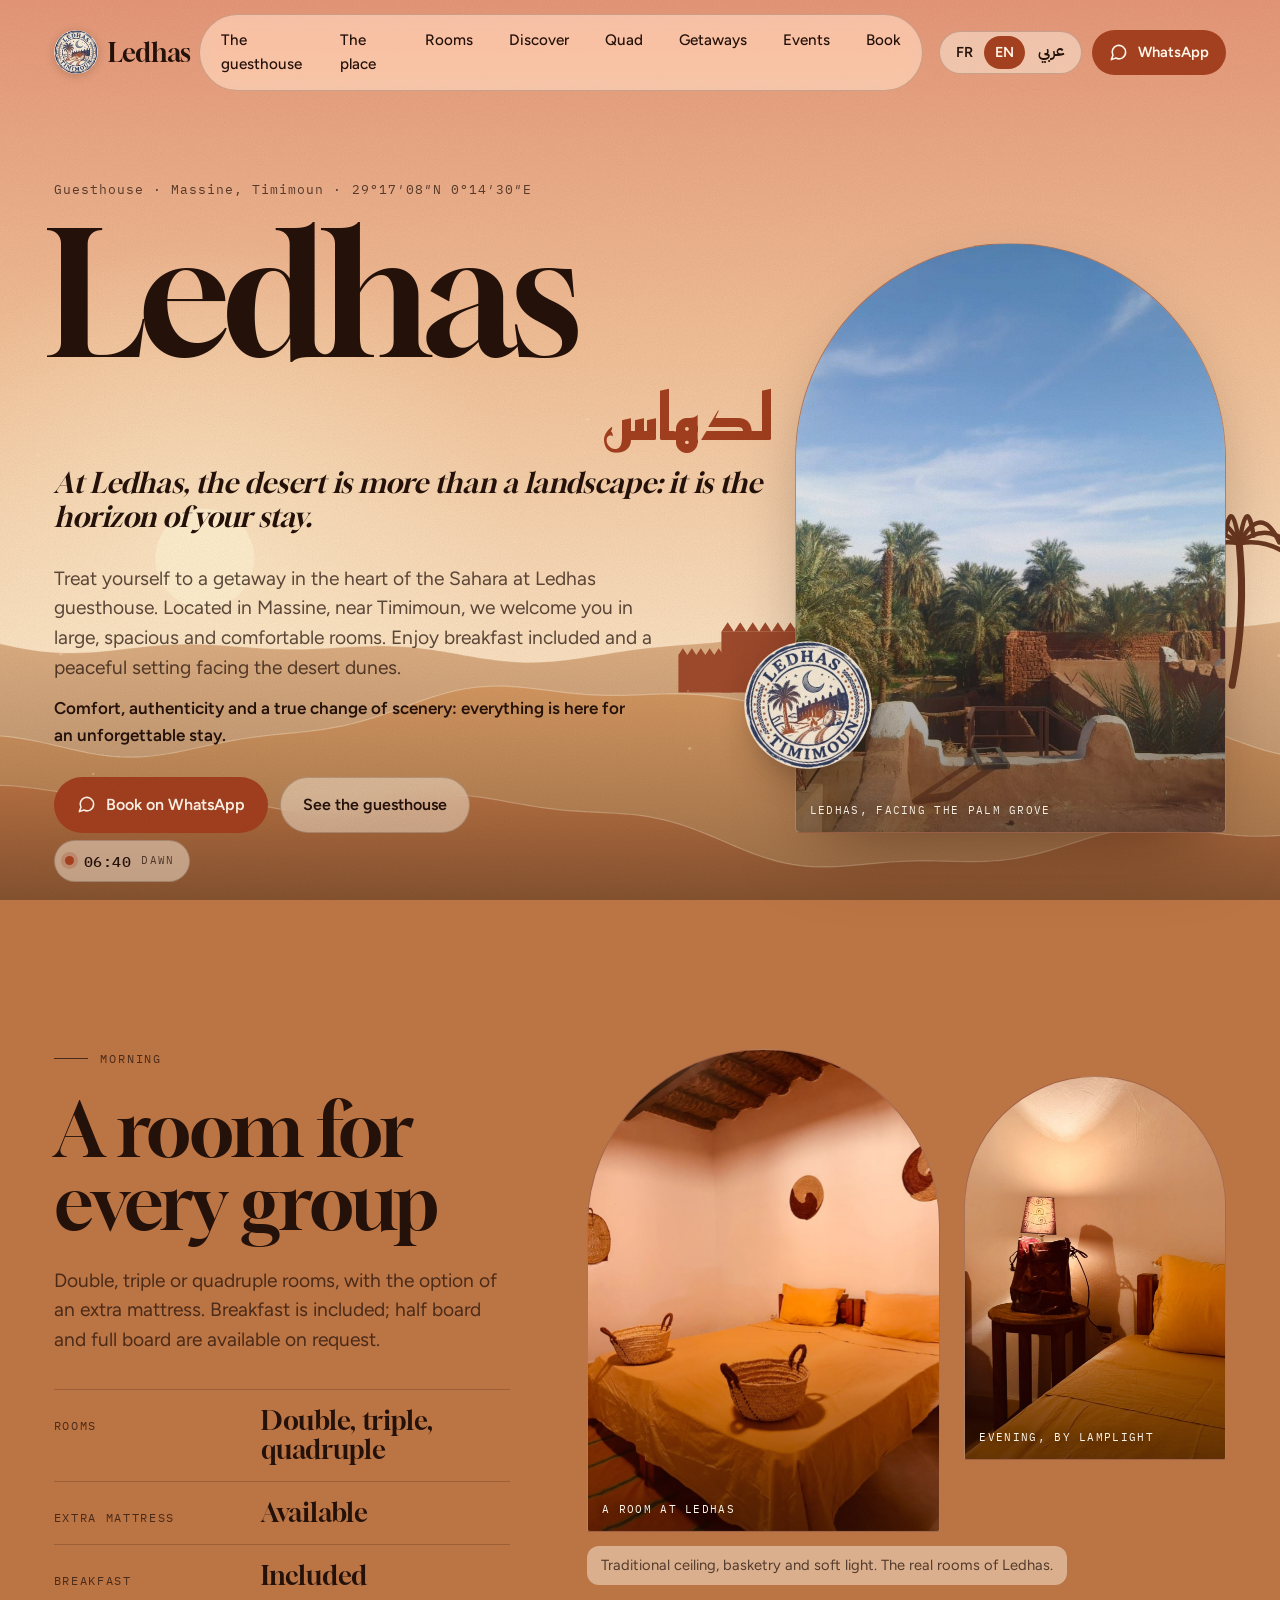
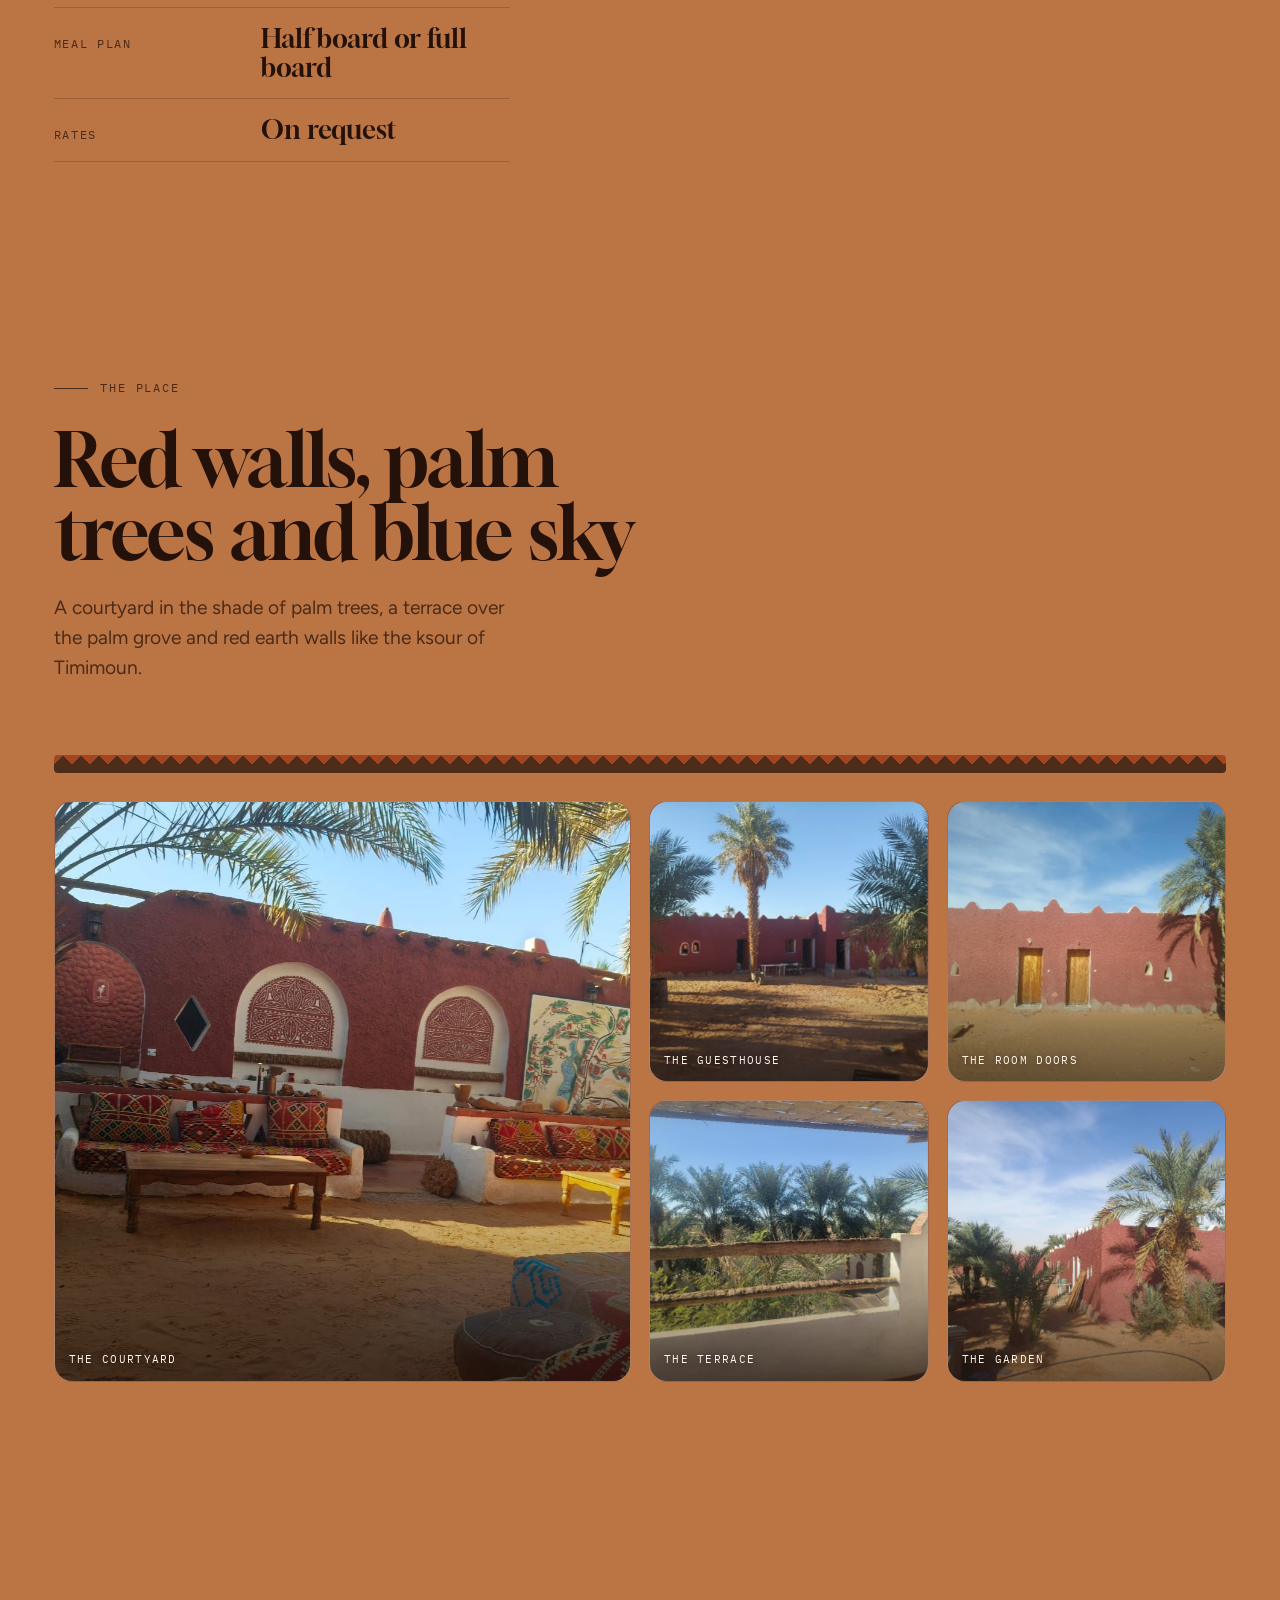
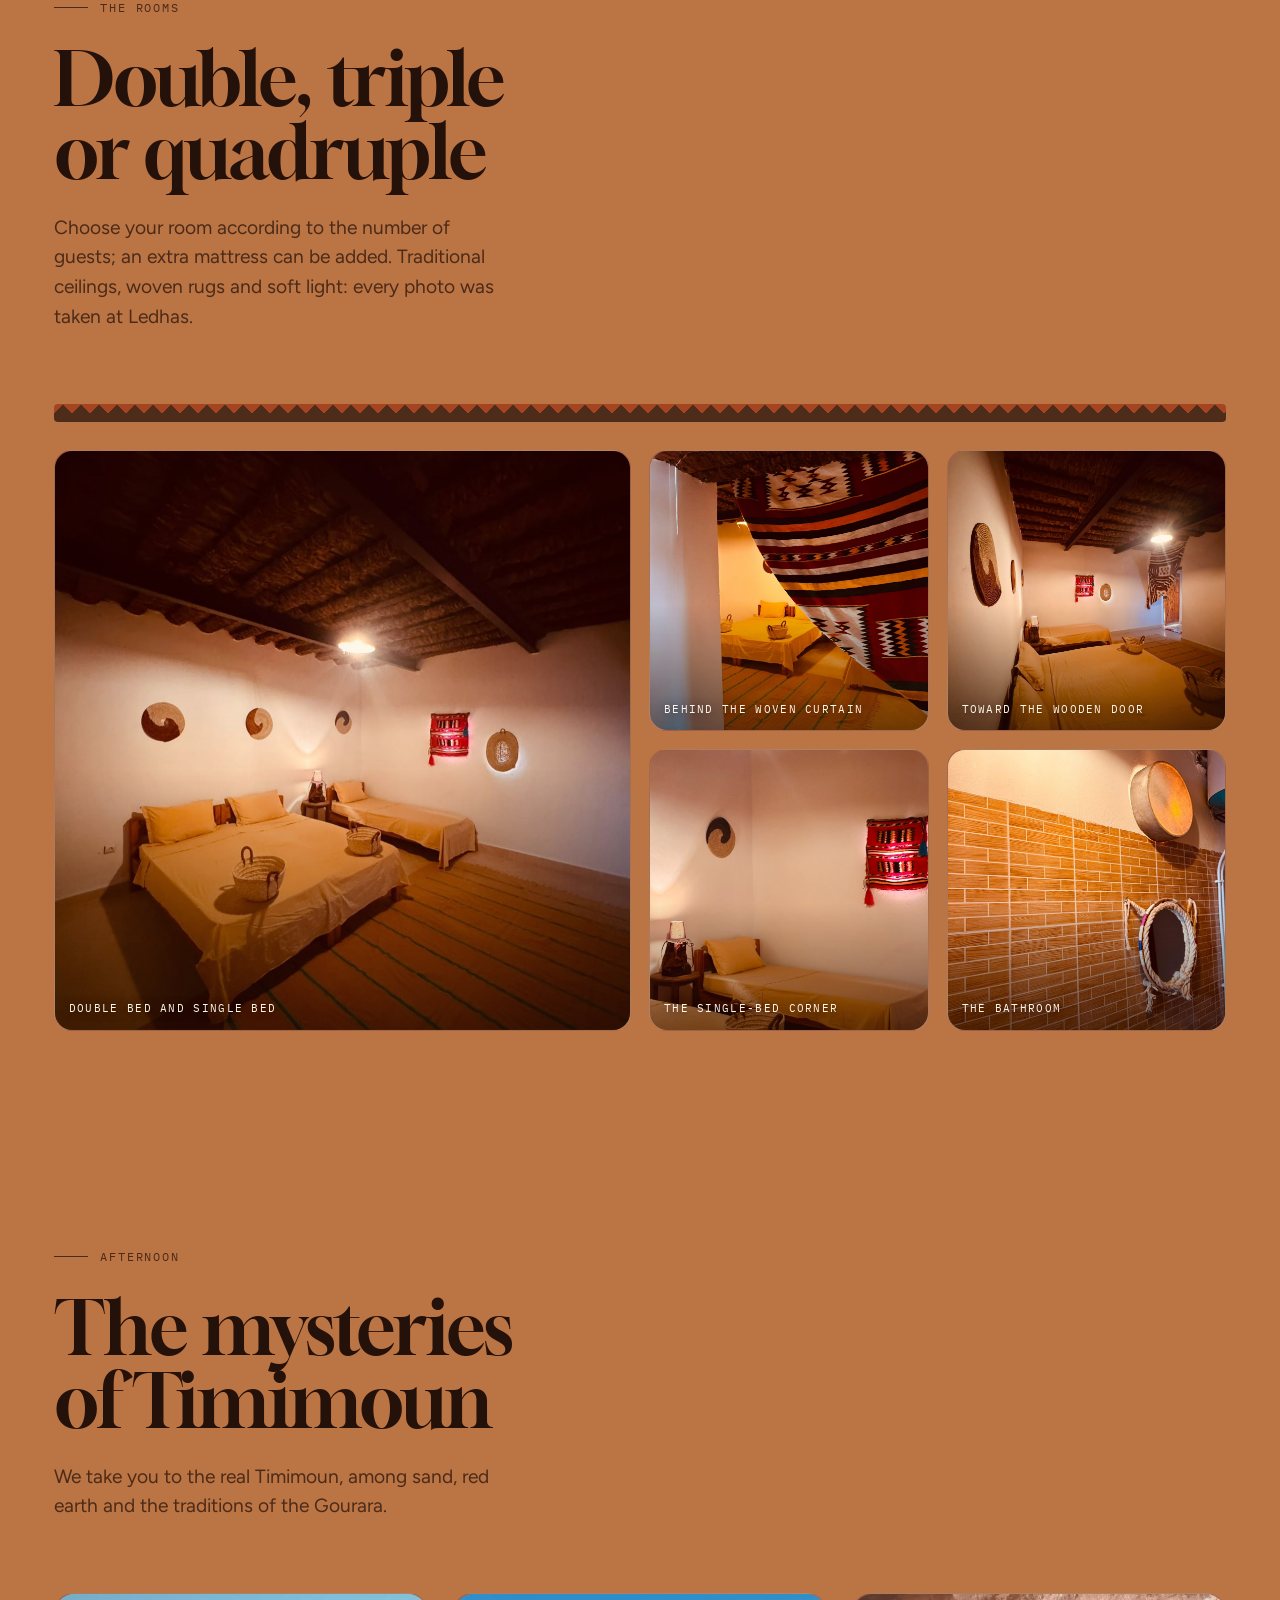
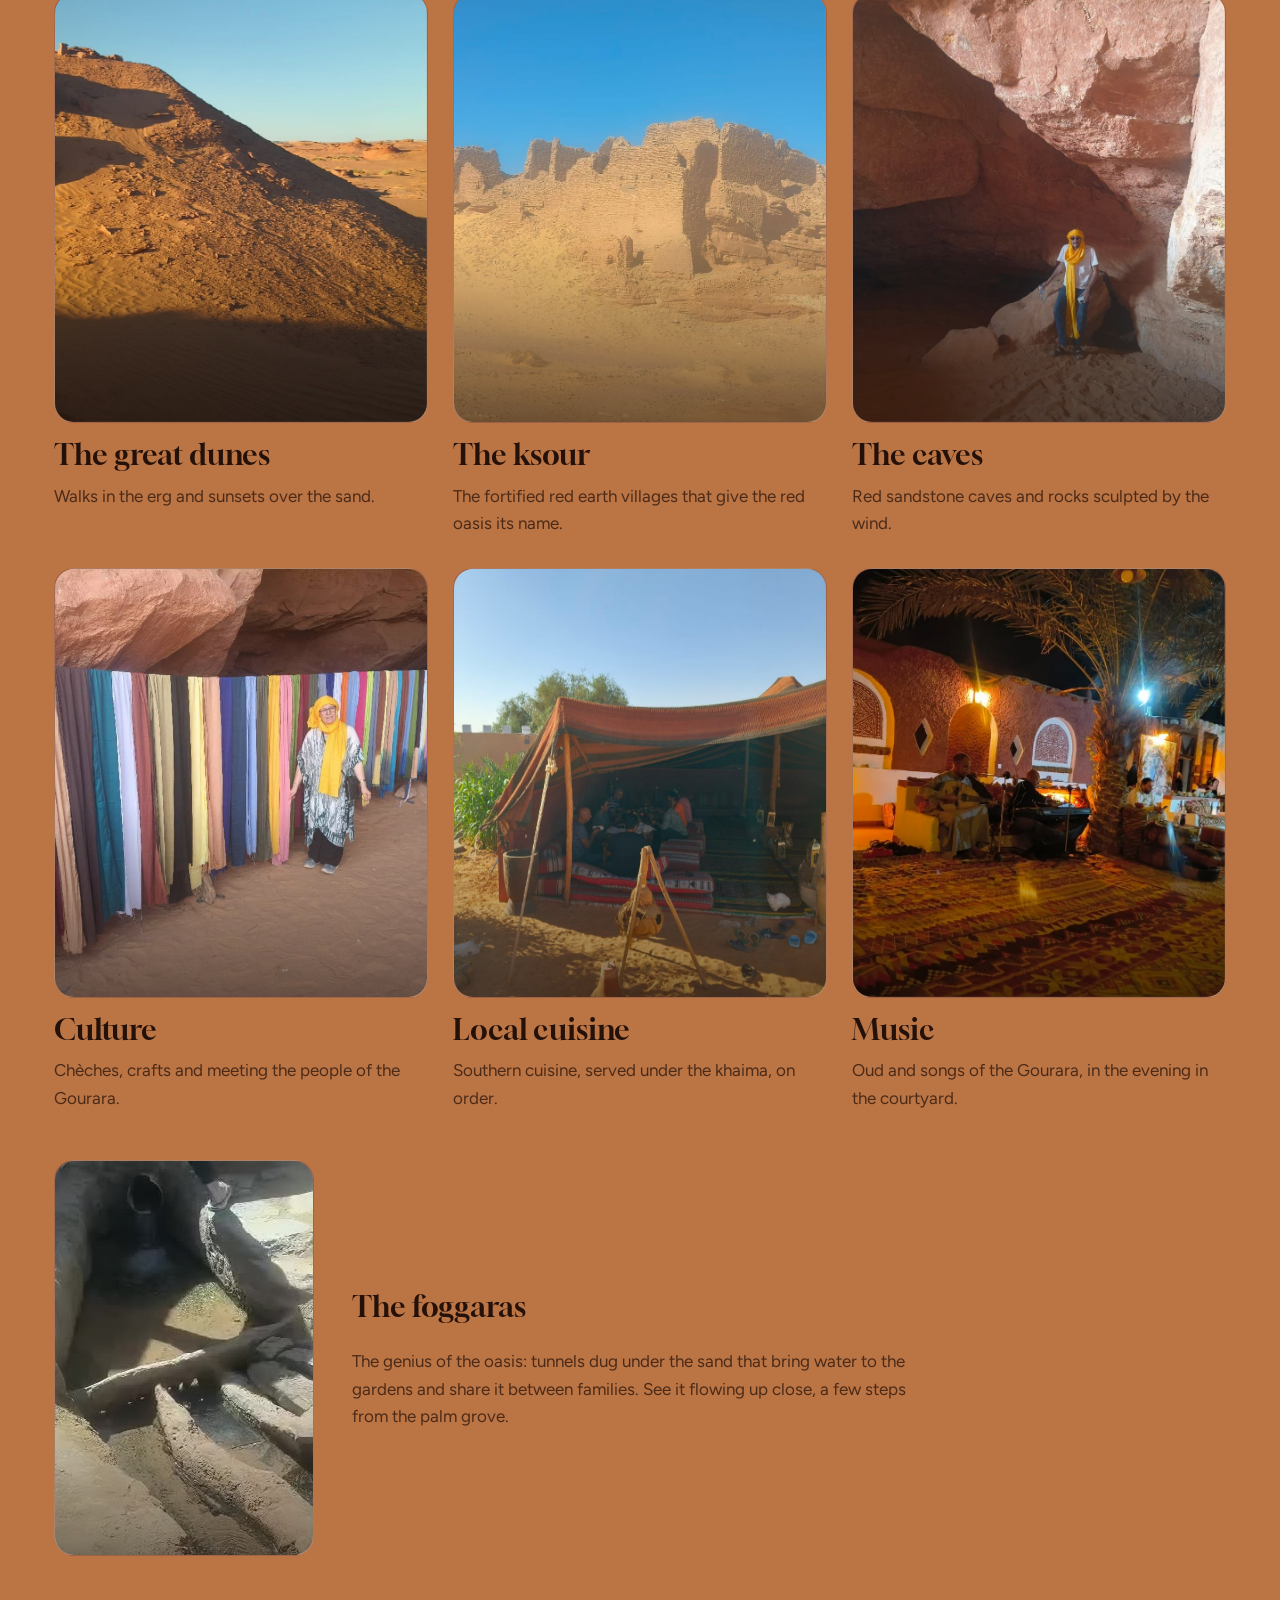
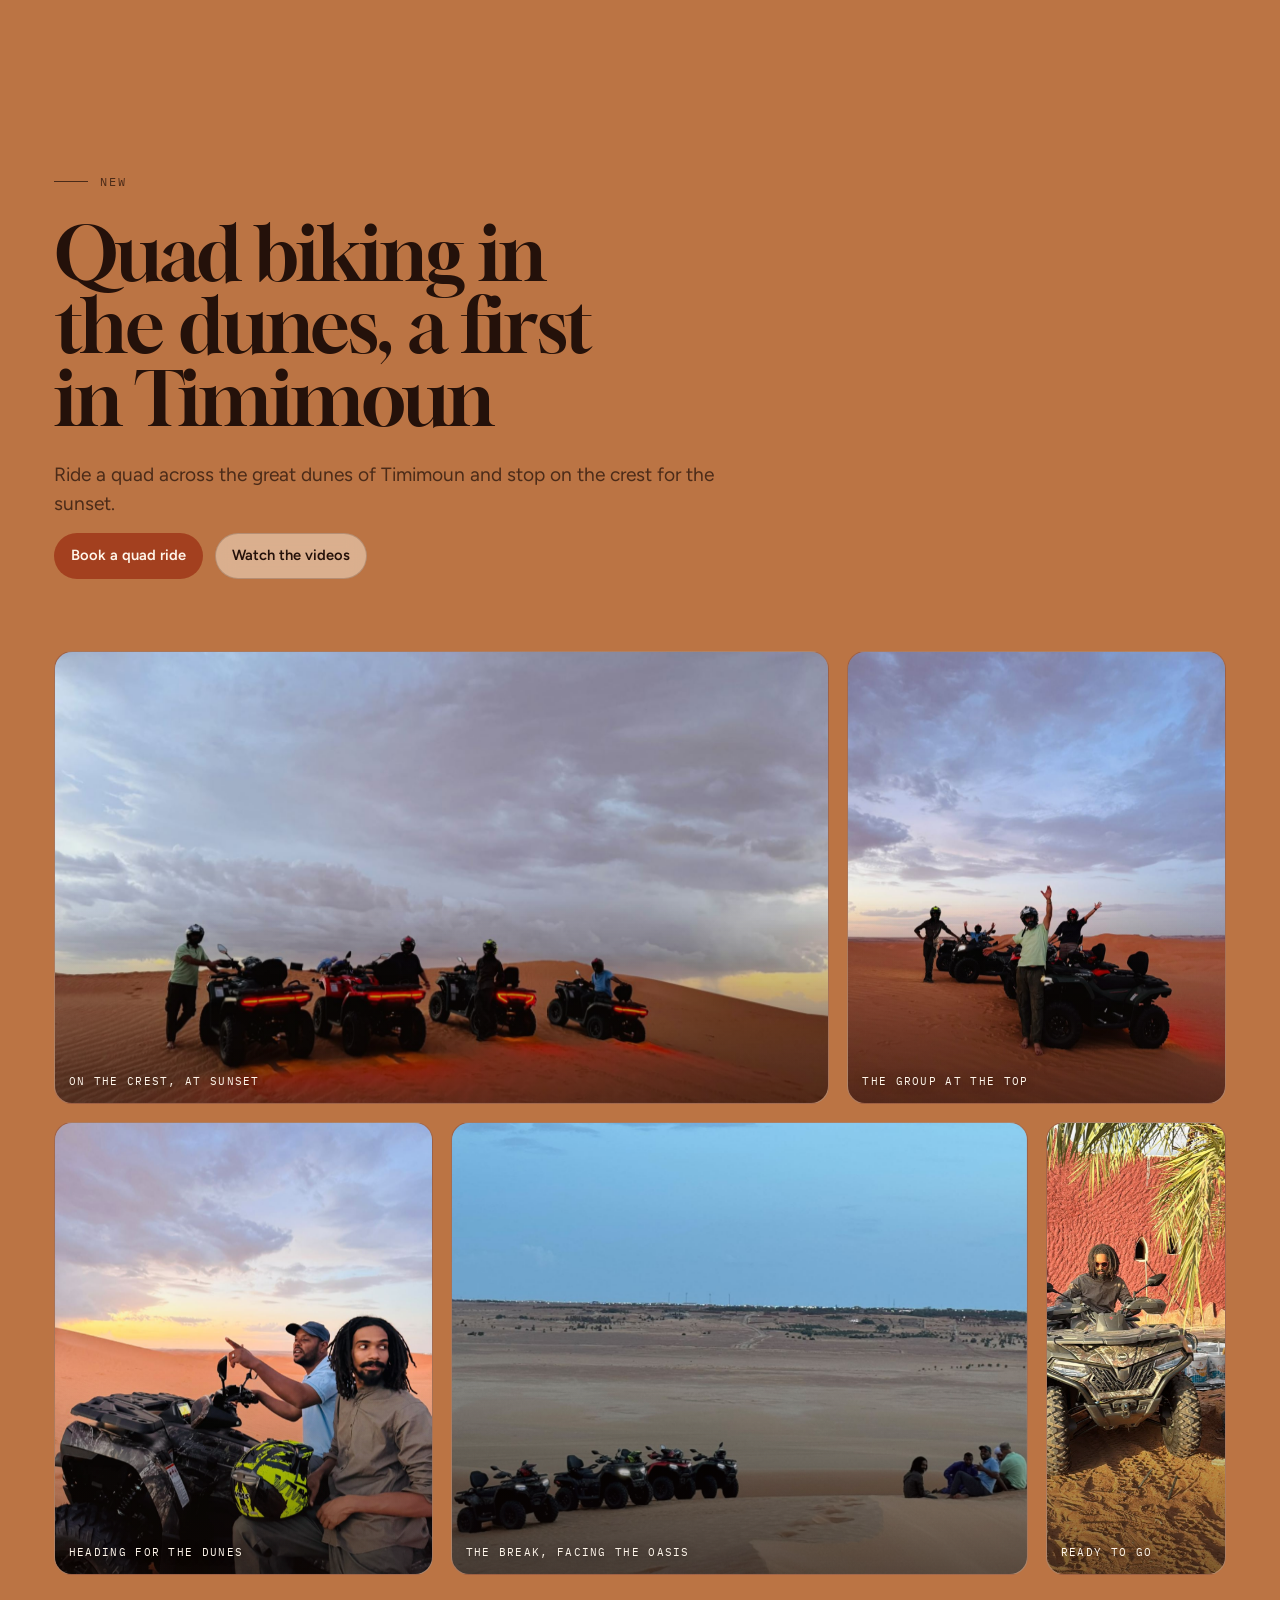
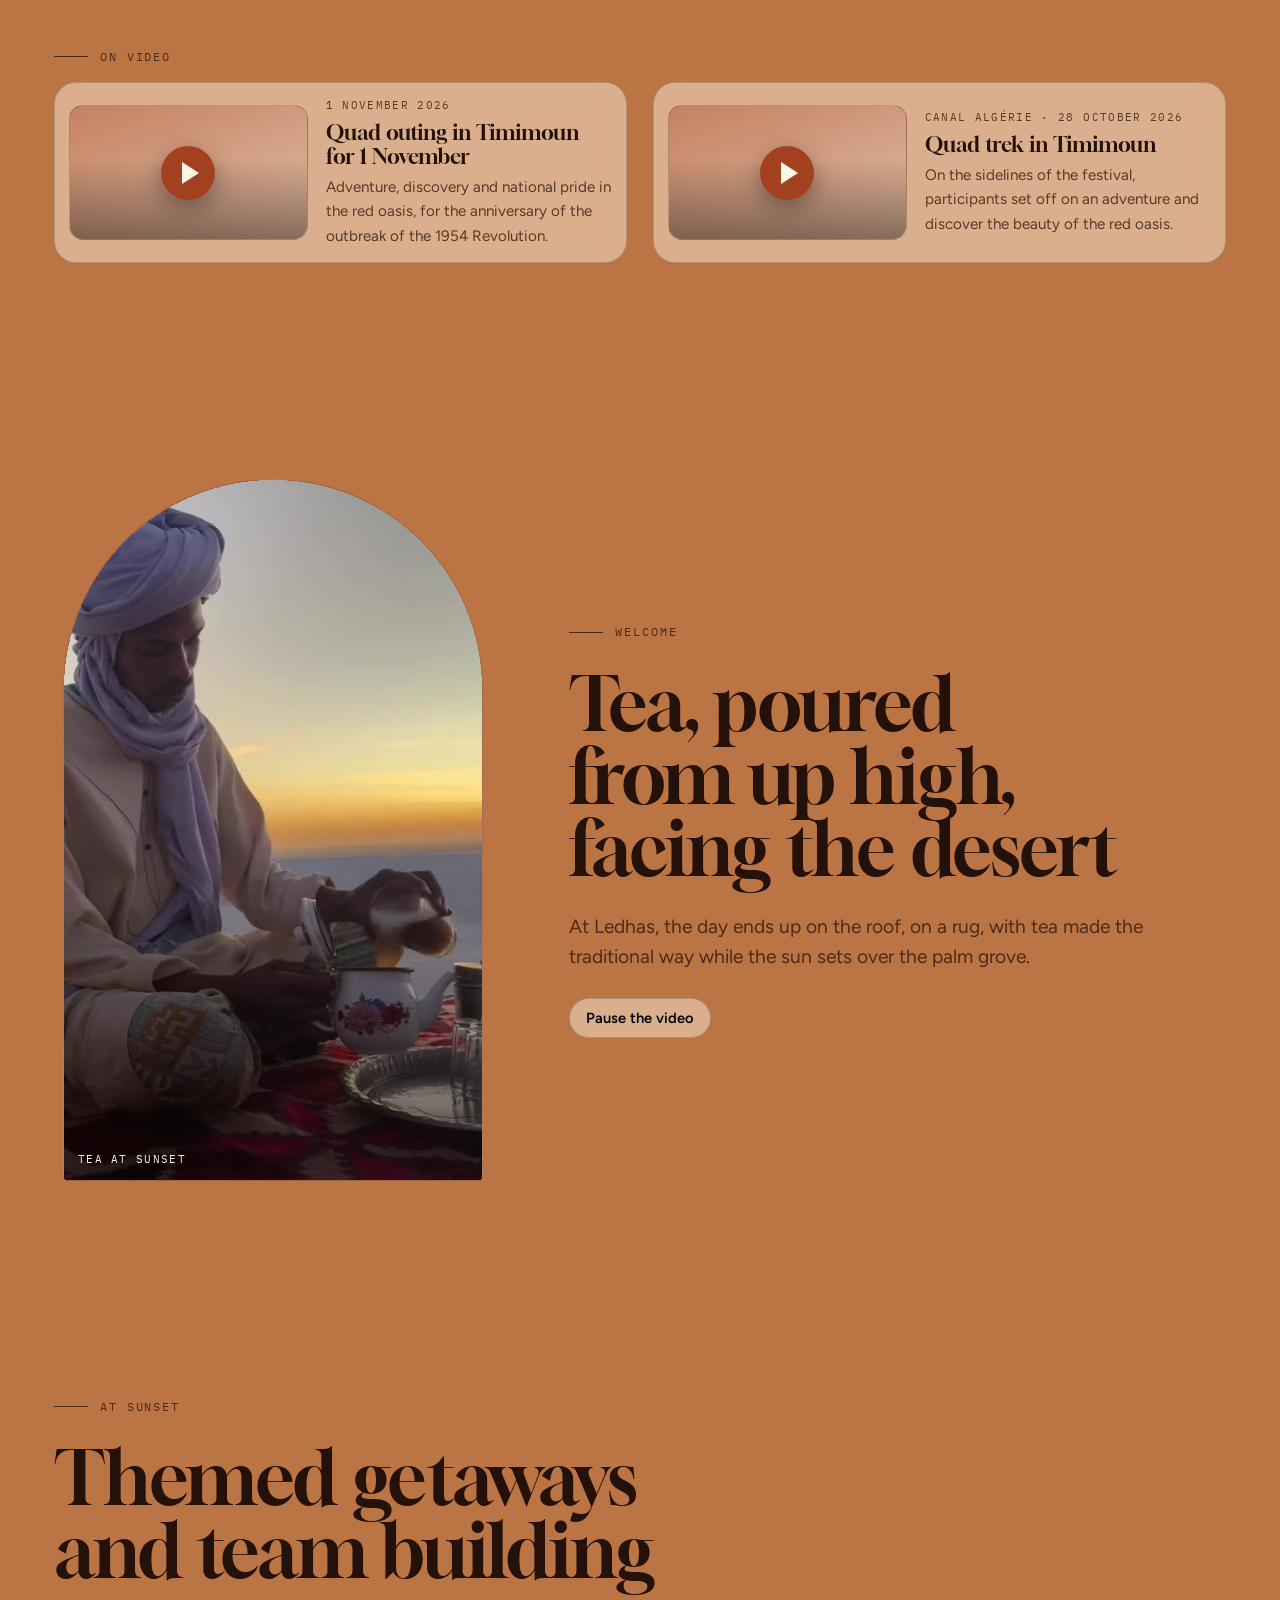
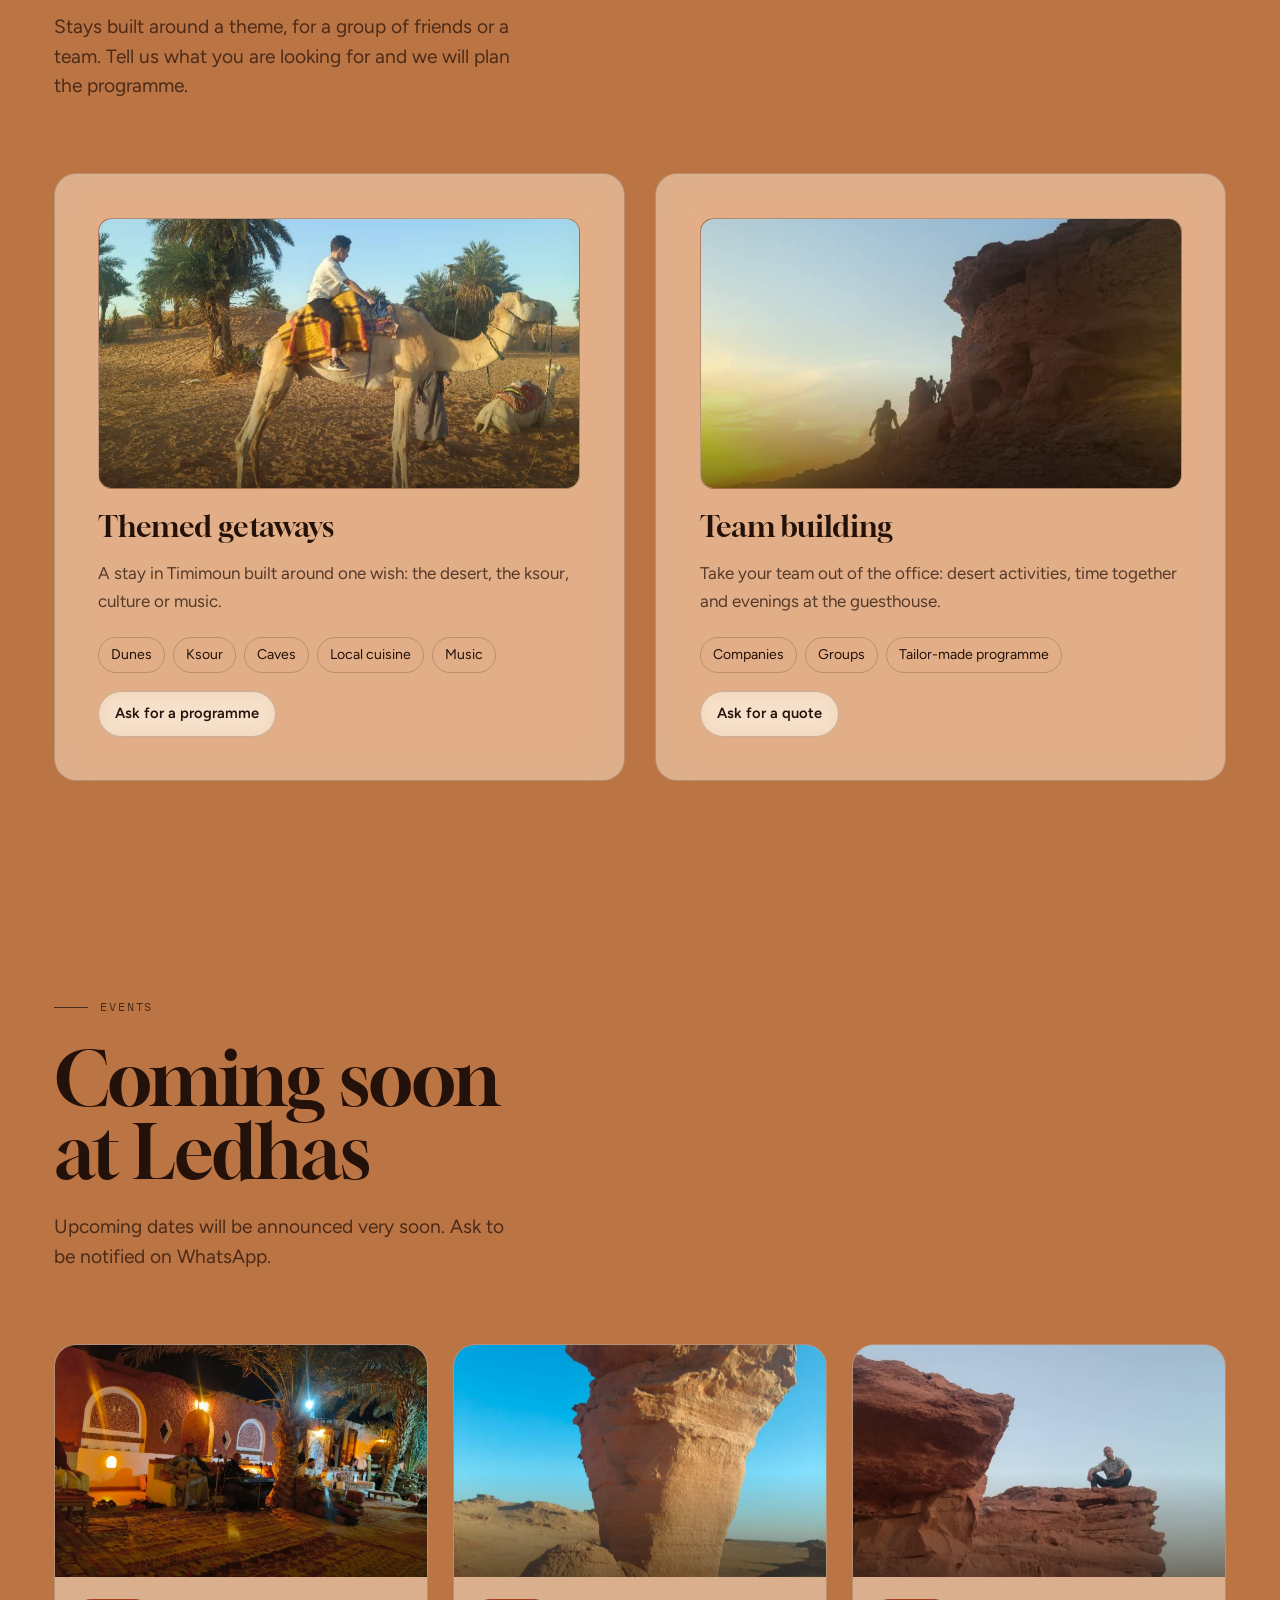
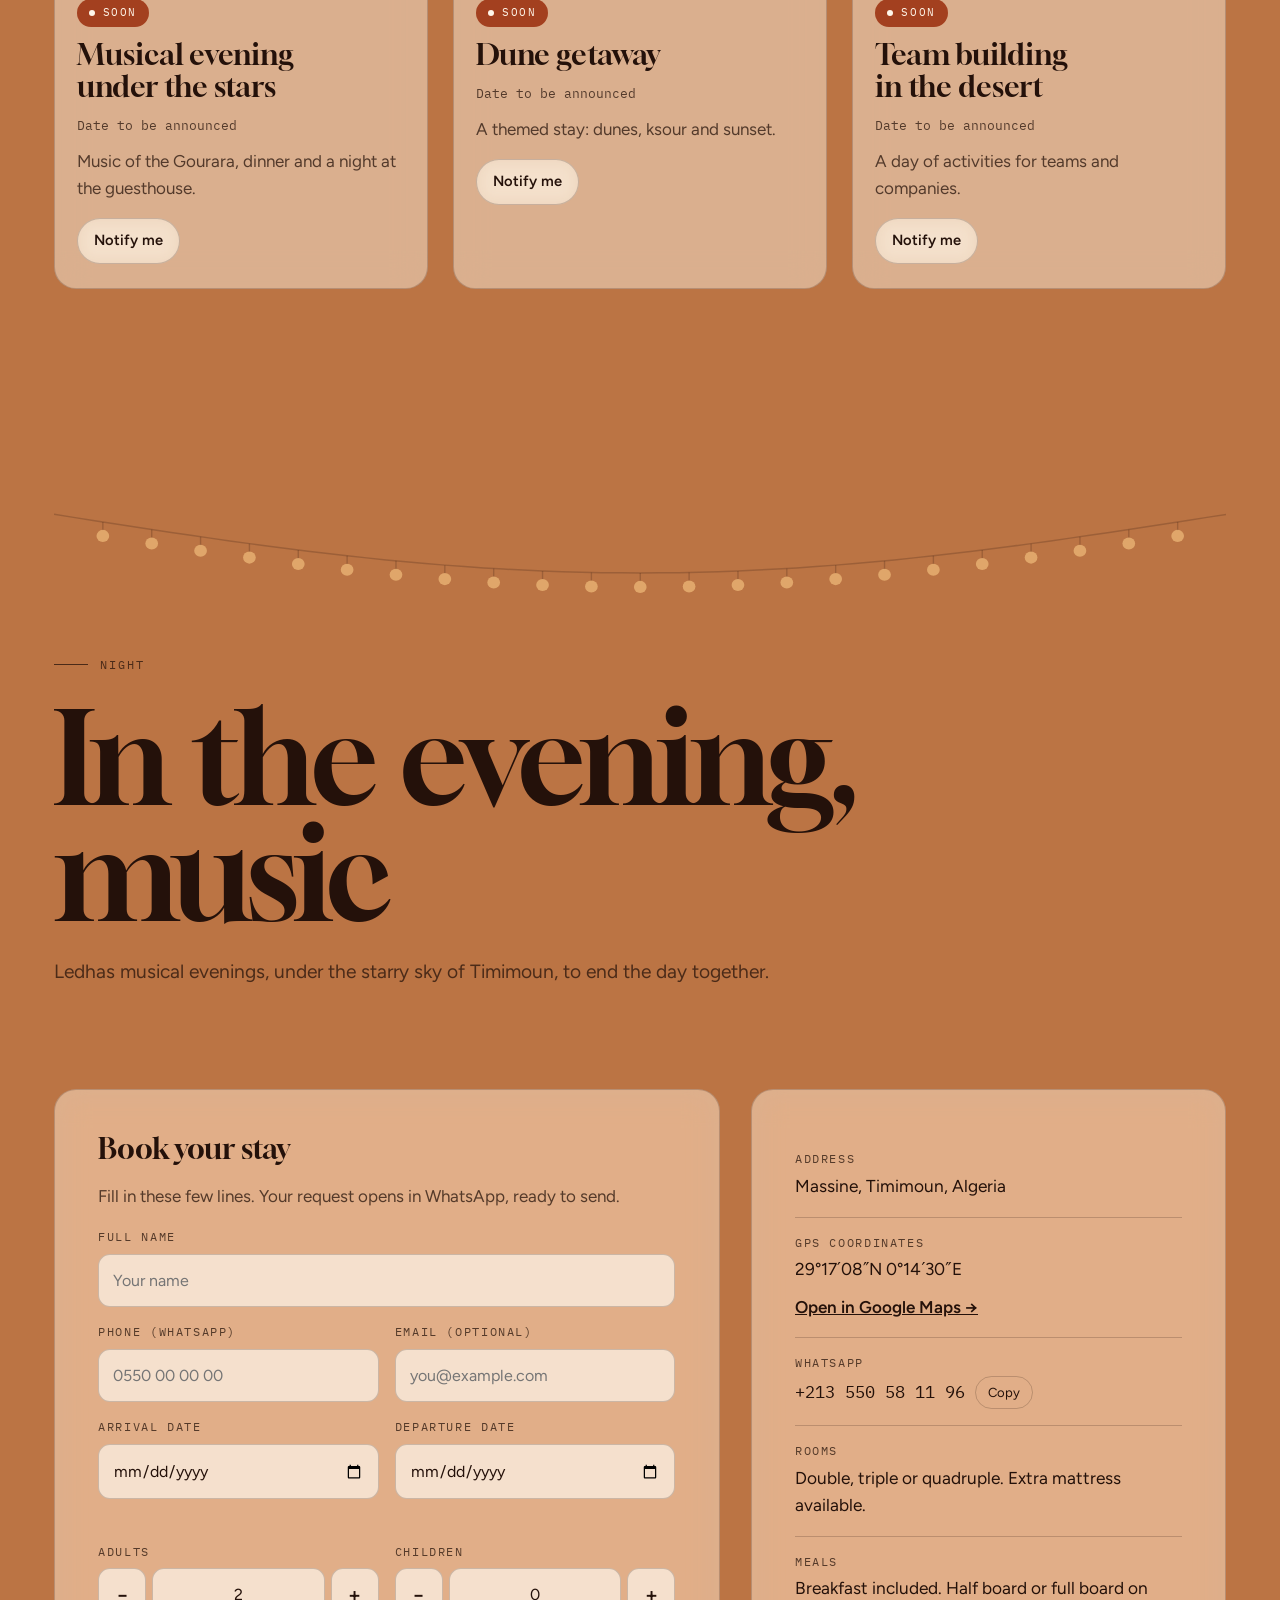
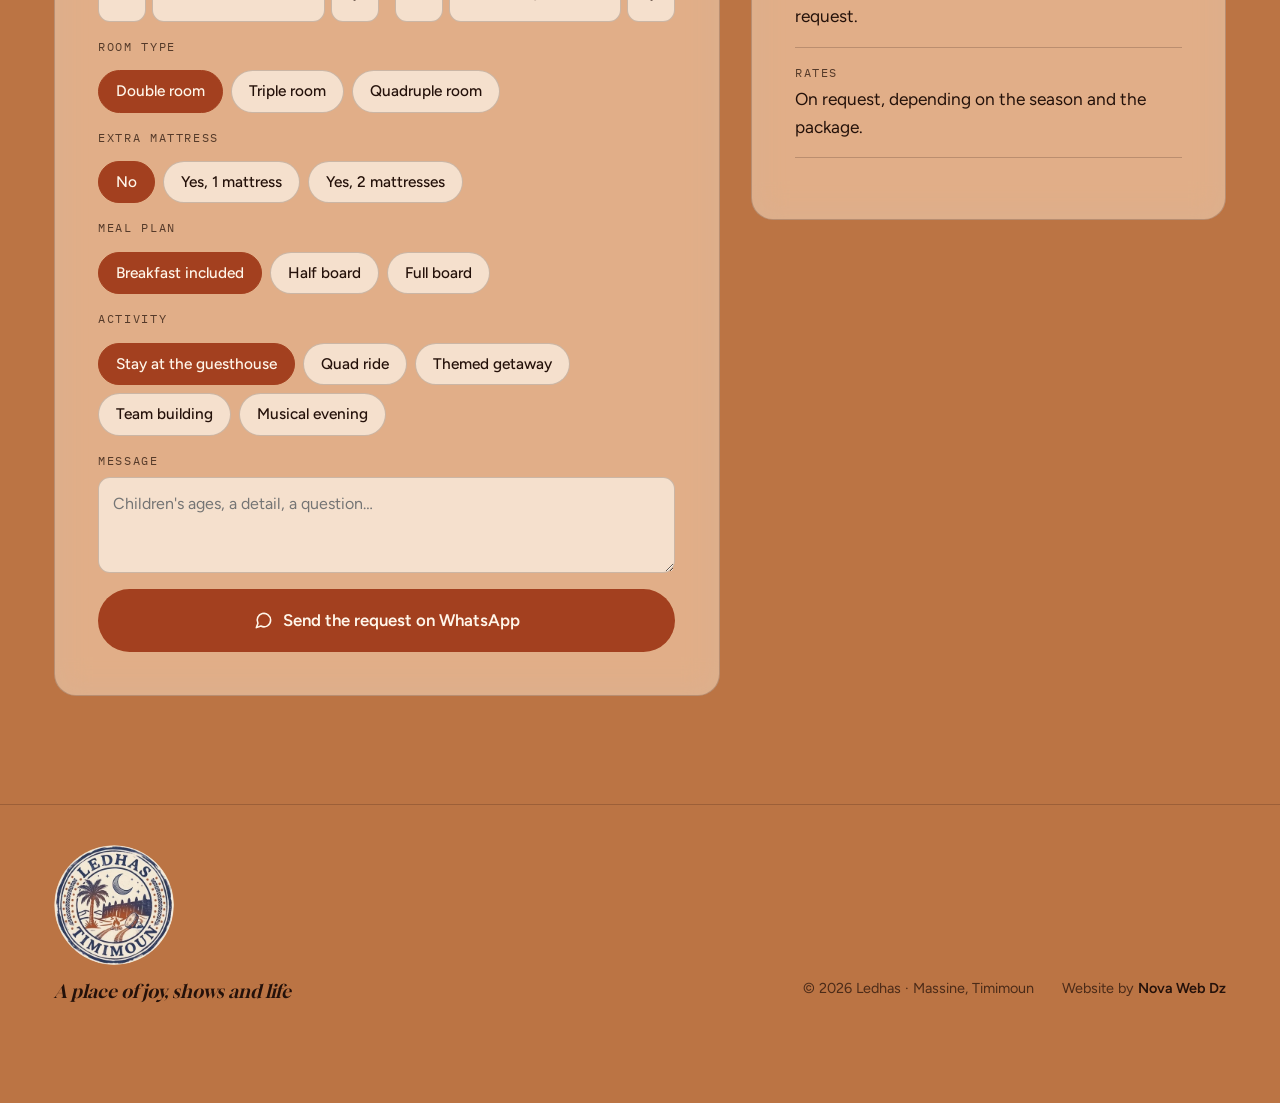
==== commit d83dd056: "Admin demo mode: works without a database Fictitious reservations stored in the browser, demo accoun" ====
--- a/index.html
+++ b/index.html
@@ -976,7 +976,7 @@
   function buildMessage(){
     var sep = d("sep"), lines = [d("book")];
     function add(k, v){ if(v !== "" && v != null) lines.push(d(k) + sep + v); }
-    if(CAN_SAVE) add("l_ref", REF);
+    if(CAN_SAVE || DEMO_SITE) add("l_ref", REF);
     add("l_name", f("f-nom").value.trim());
     add("l_tel", f("f-tel").value.trim());
     add("l_mail", f("f-email").value.trim());
@@ -1014,6 +1014,7 @@
   /* ---------- Enregistrement de la demande (Supabase, voir config.js) ---------- */
   var CFGX = window.LEDHAS_CONFIG || {}, SB = String(CFGX.supabaseUrl || "").replace(/\/+$/, ""), SBK = String(CFGX.supabaseAnonKey || "");
   var CAN_SAVE = /^https:\/\/./.test(SB) && SBK.length > 20;
+  var DEMO_SITE = !CAN_SAVE && CFGX.demo === true; // démo : la demande va dans ce navigateur, visible dans /admin/
   var doneEl = f("formDone"), savedSig = null, savedRef = null, saving = false;
   function newRef(){
     var A = "23456789ABCDEFGHJKMNPQRSTUVWXYZ", out = "LDH-", buf = new Uint8Array(6), i;
@@ -1040,6 +1041,10 @@
   function showSaved(){ if(savedRef){ doneEl.textContent = d("saved").replace("{ref}", savedRef); doneEl.hidden = false; } }
   onLang.push(showSaved);
   function saveRequest(p, sig){
+    if(DEMO_SITE){
+      try{ var box = JSON.parse(localStorage.getItem("ledhas-demo-inbox") || "[]"); p.ref = REF; p.at = new Date().toISOString(); box.push(p); localStorage.setItem("ledhas-demo-inbox", JSON.stringify(box)); savedSig = sig; savedRef = REF; showSaved(); }catch(e){}
+      return;
+    }
     if(!CAN_SAVE || saving) return;
     saving = true;
     p.ref = REF;
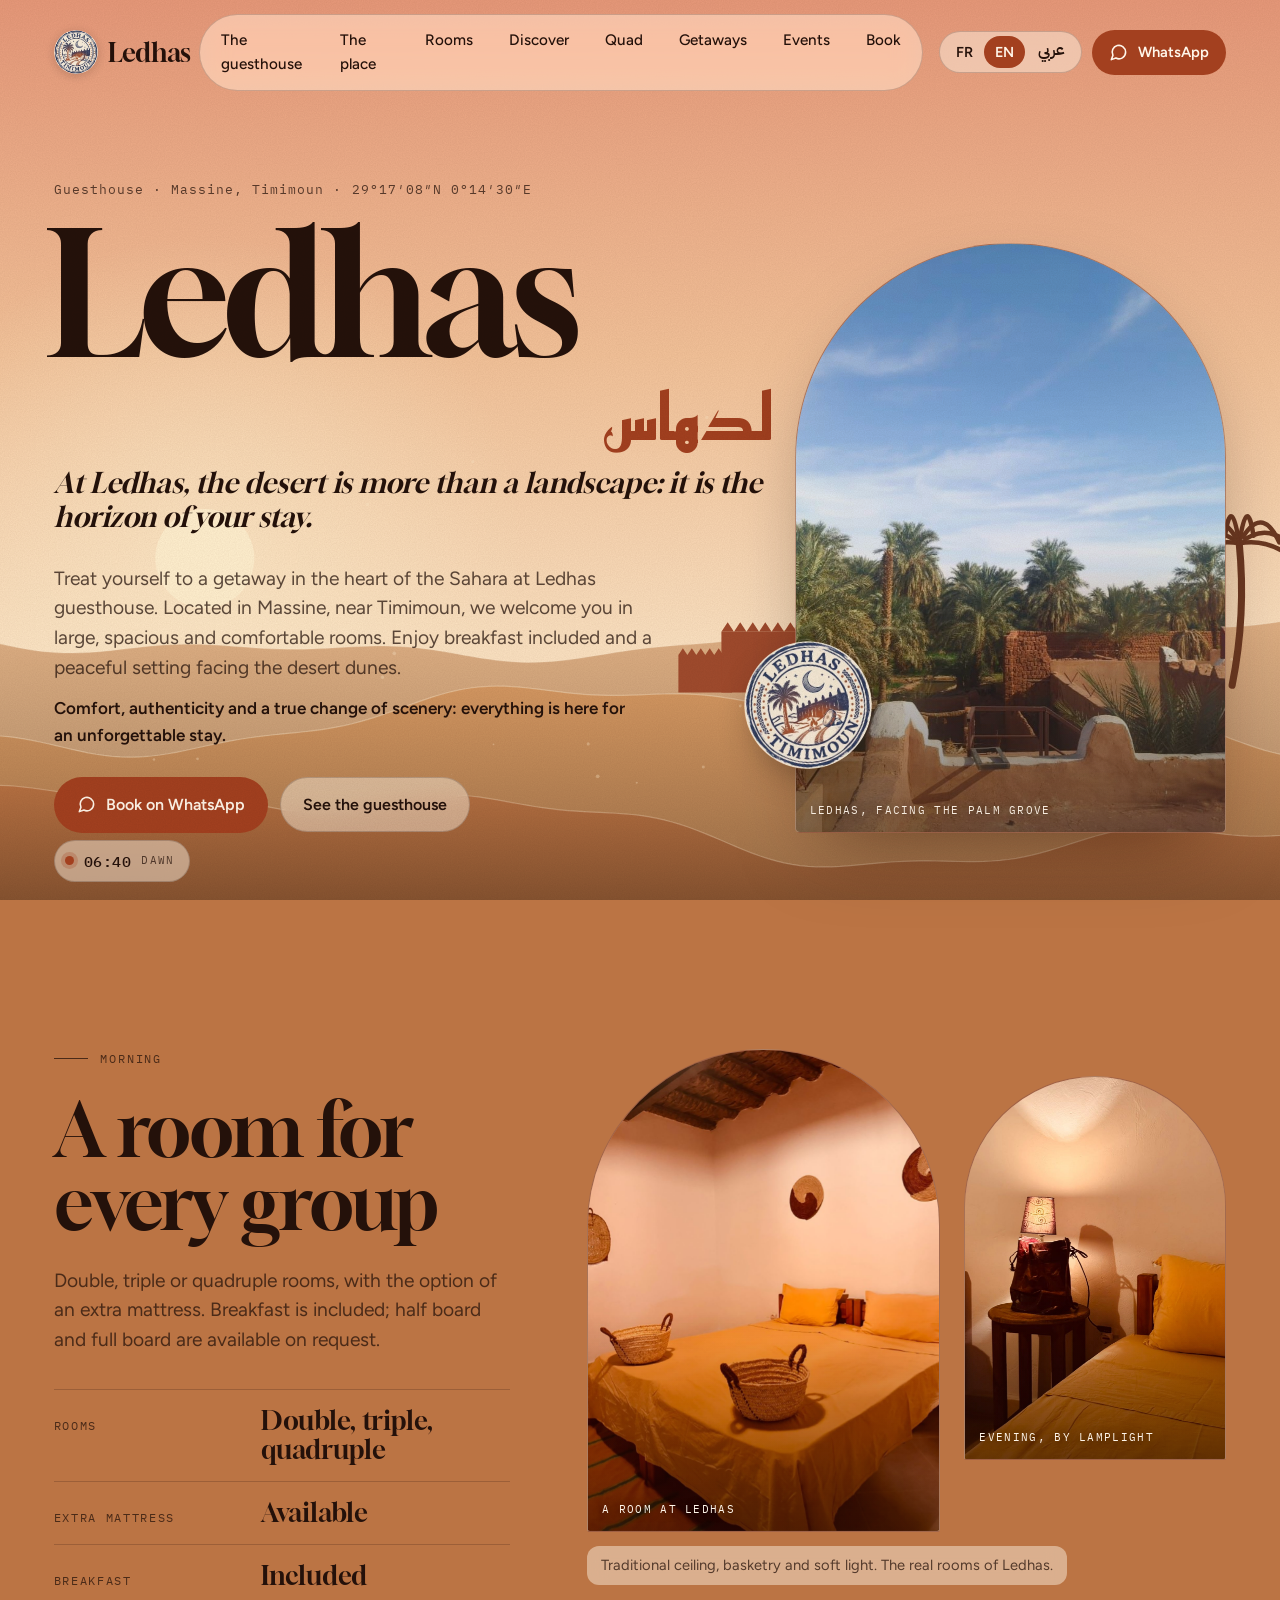
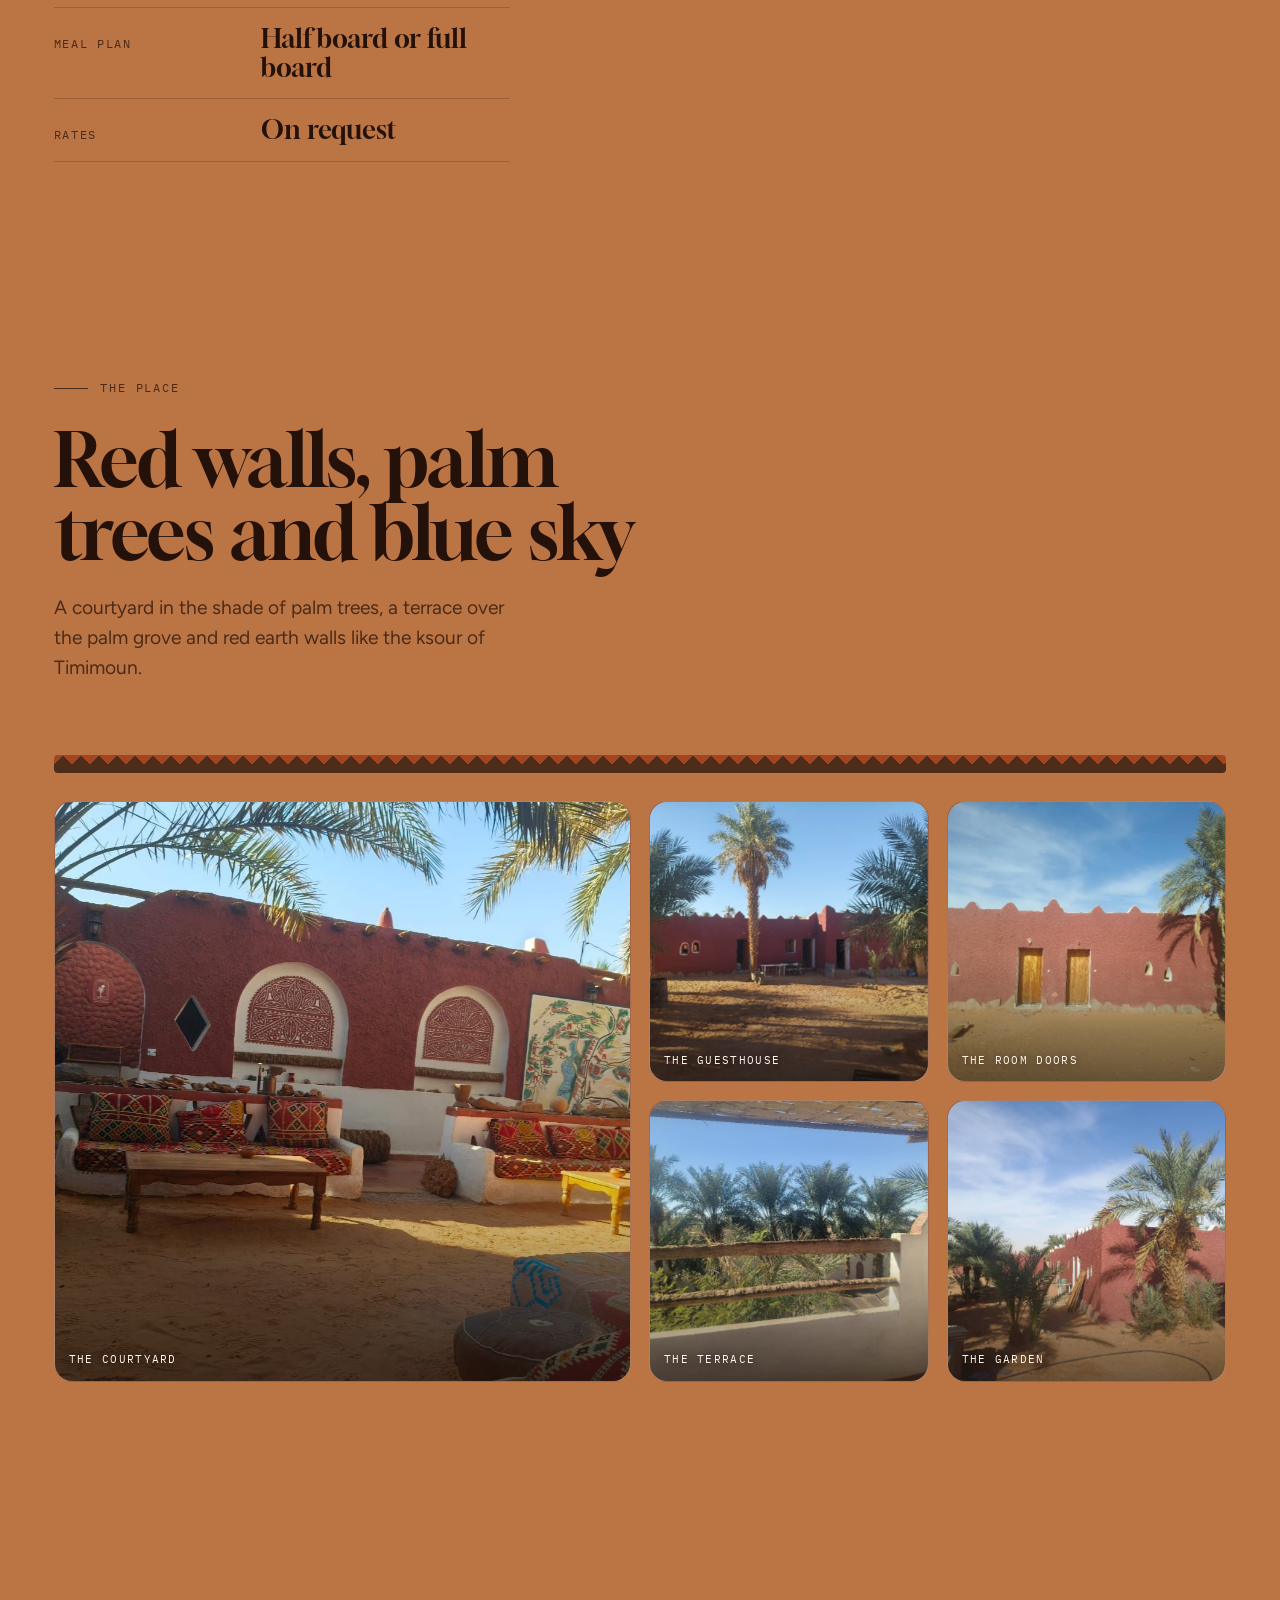
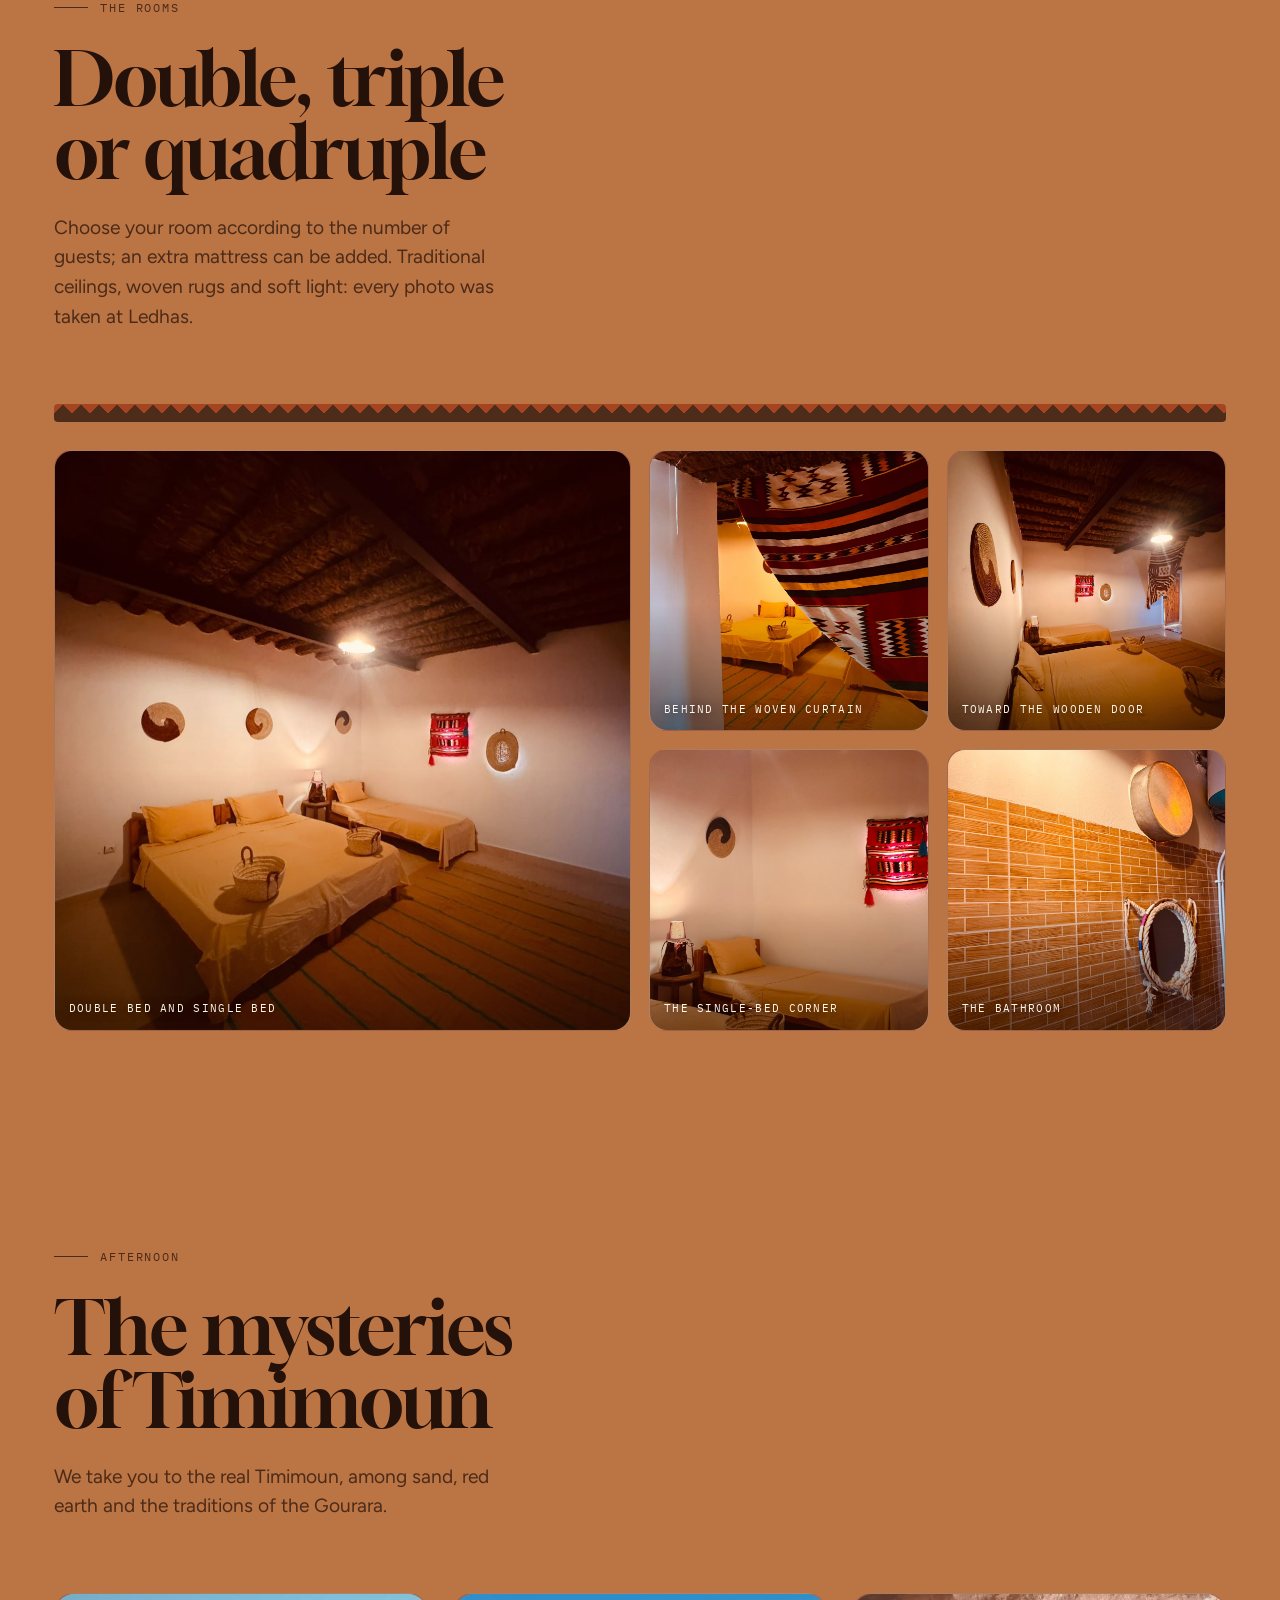
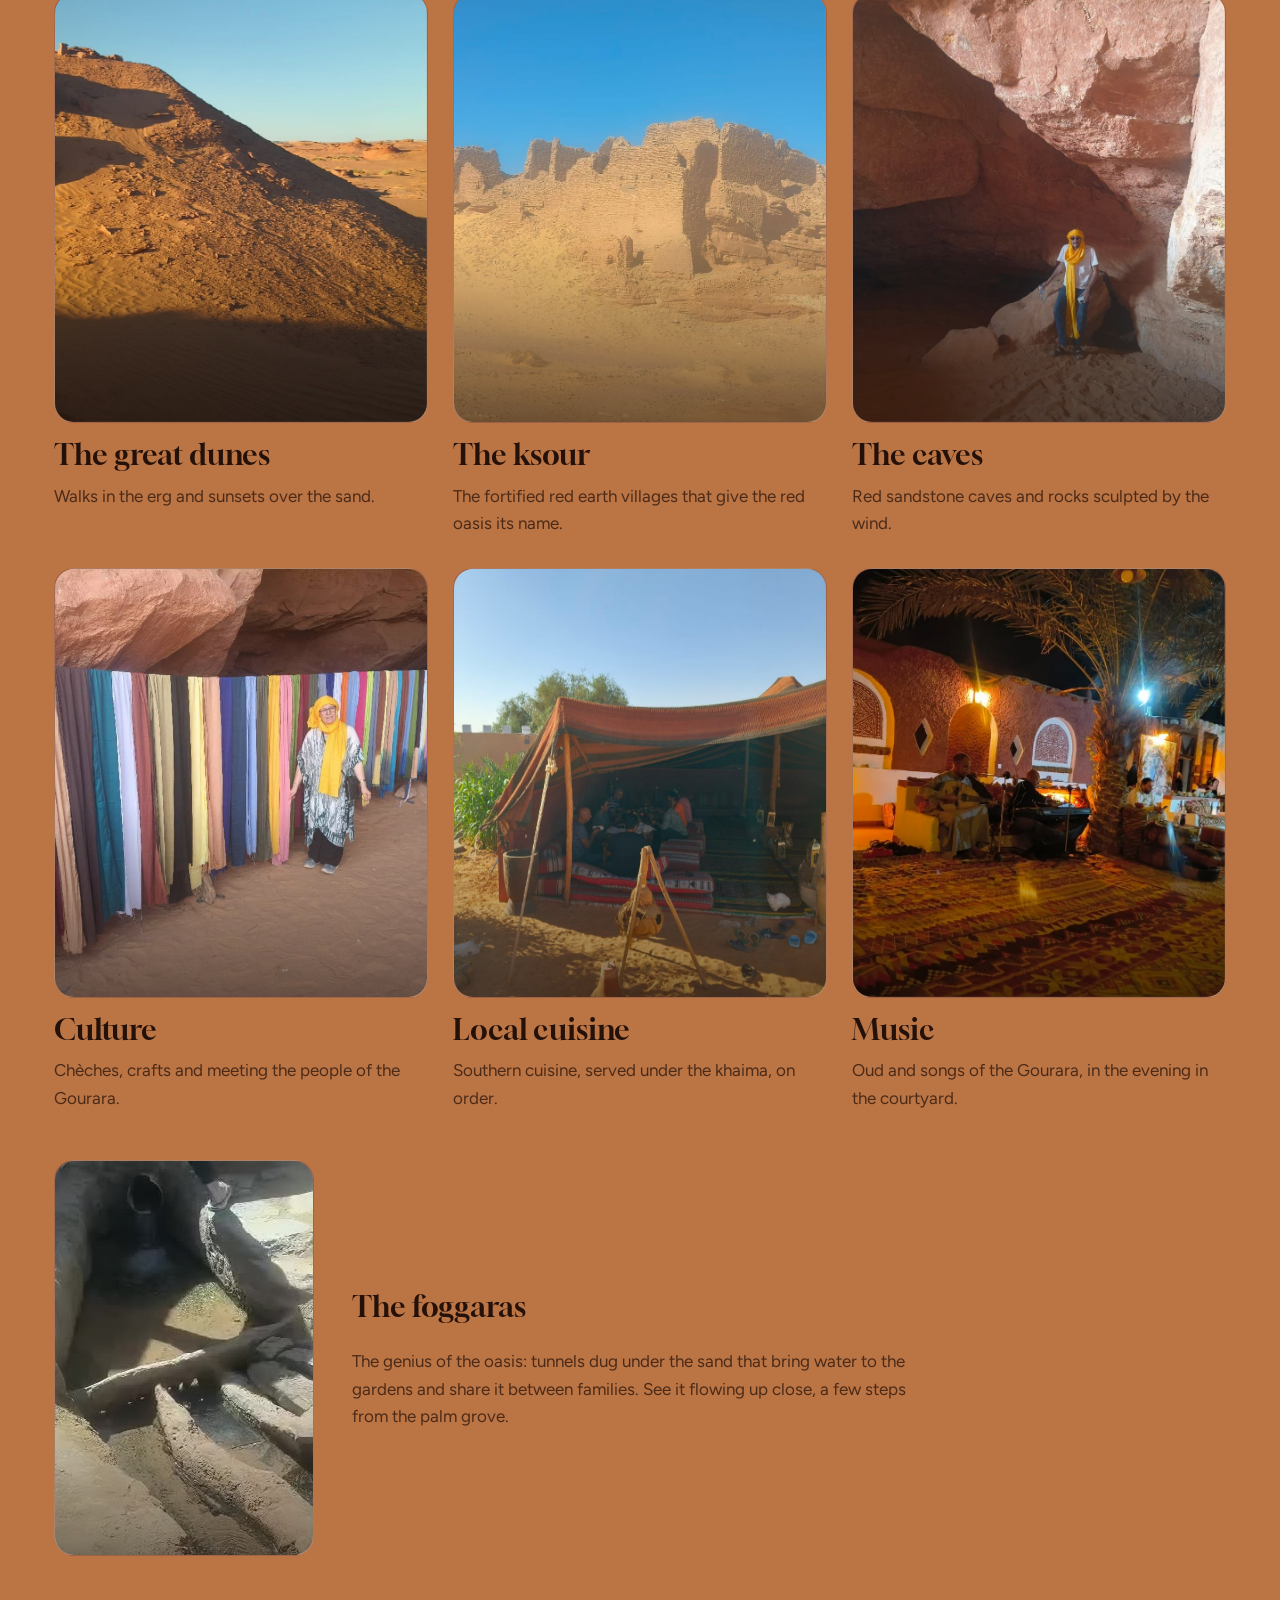
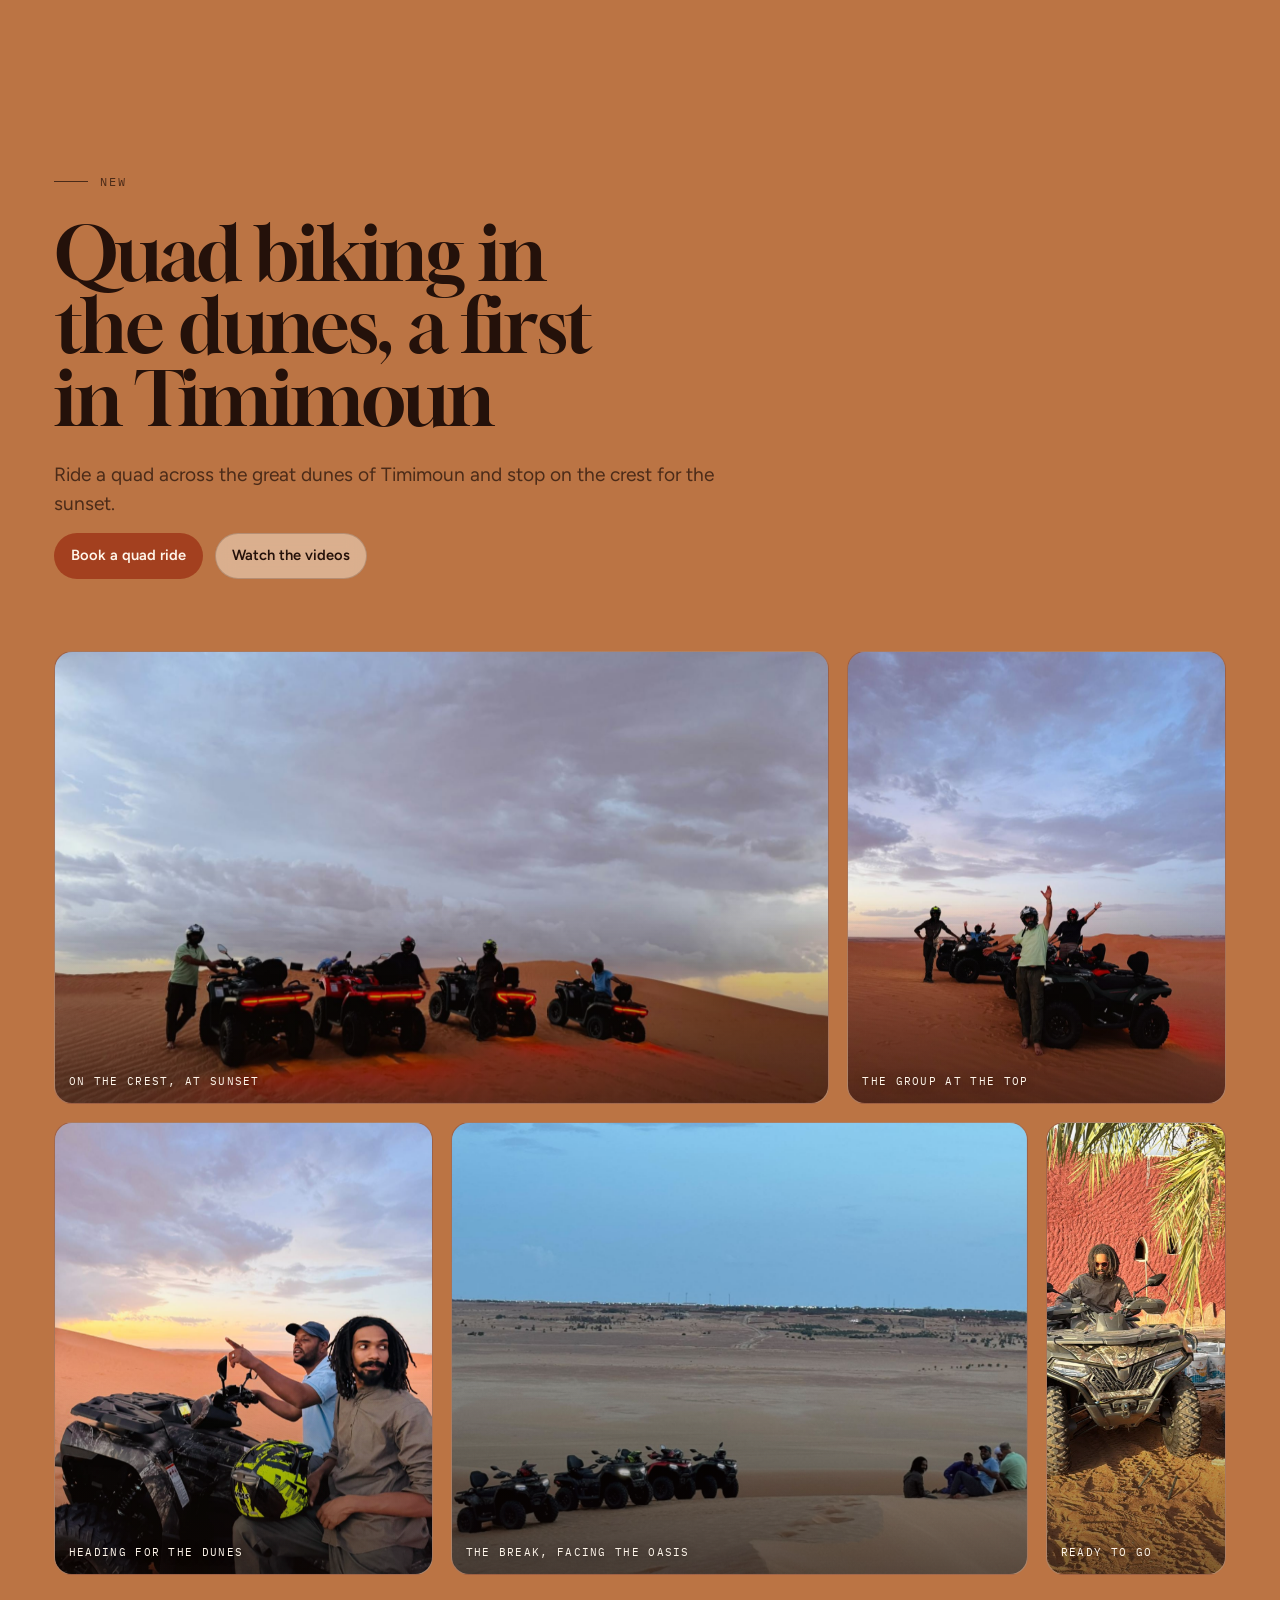
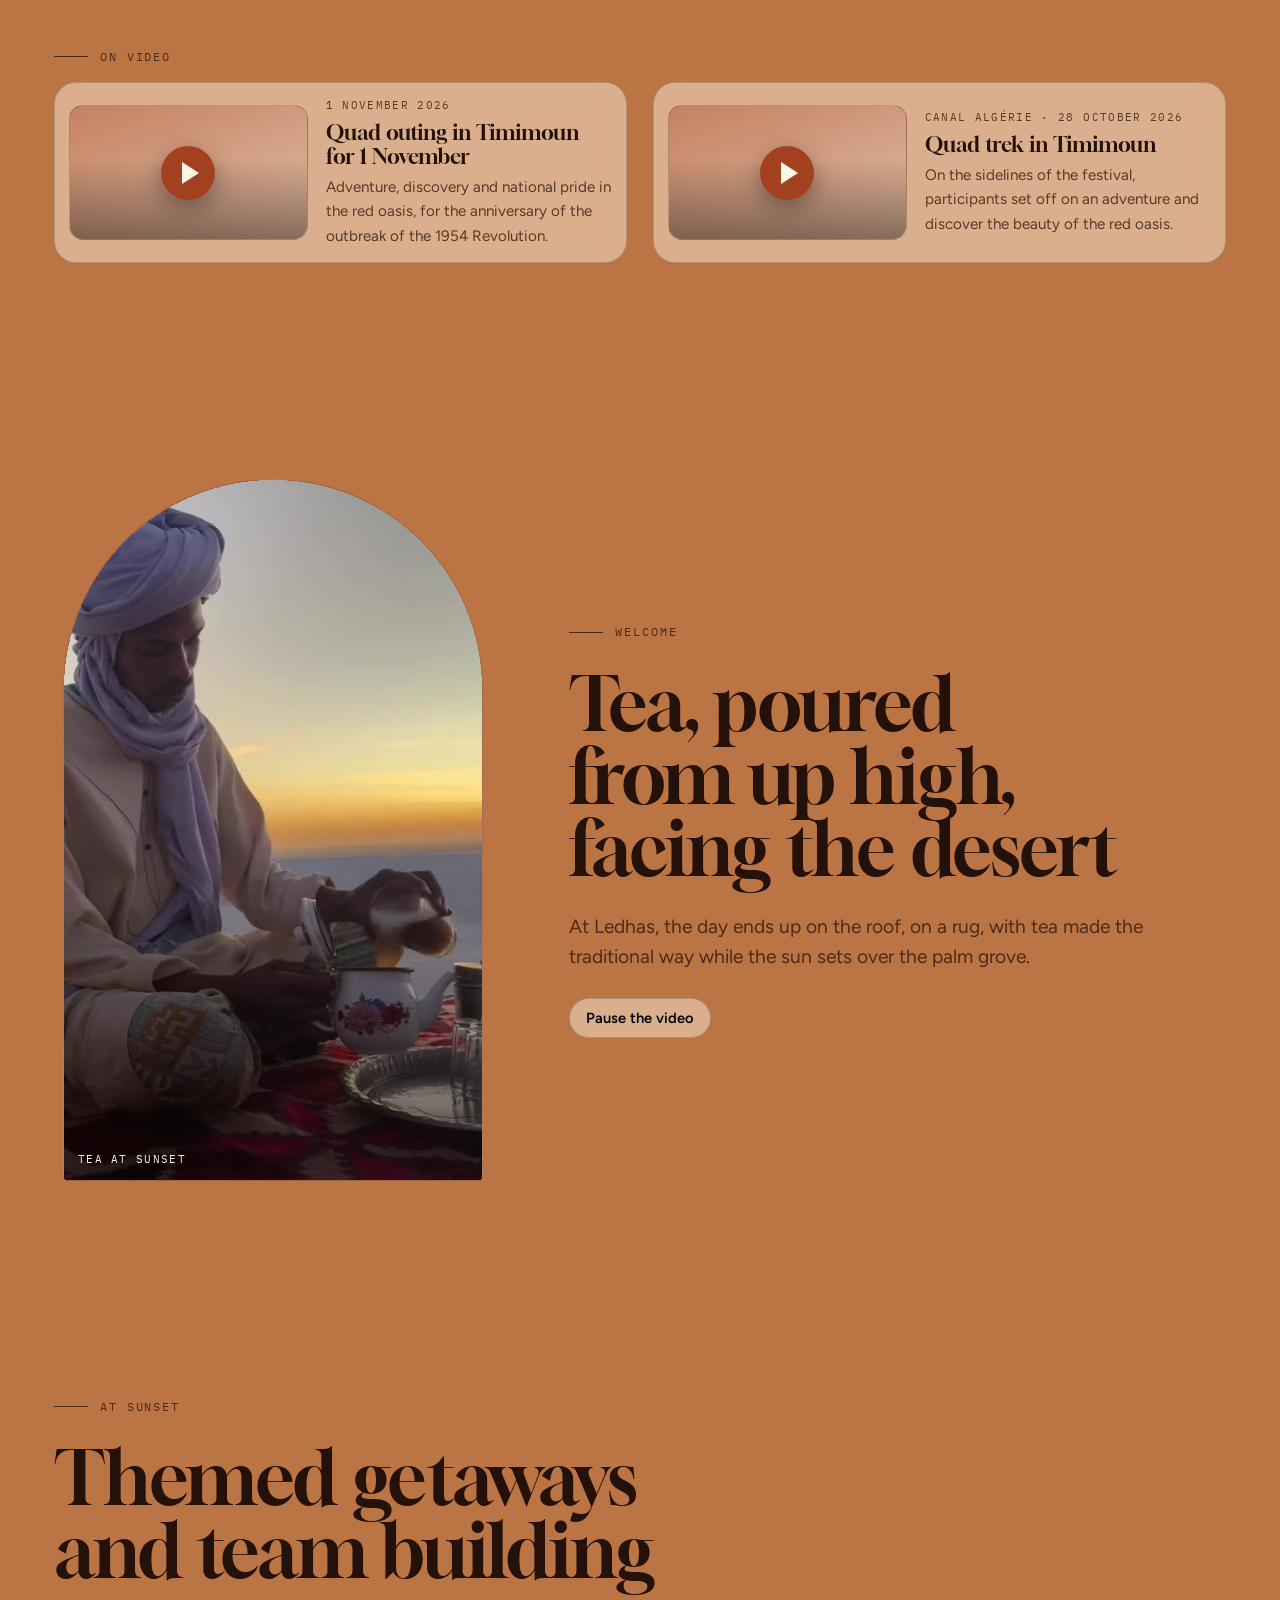
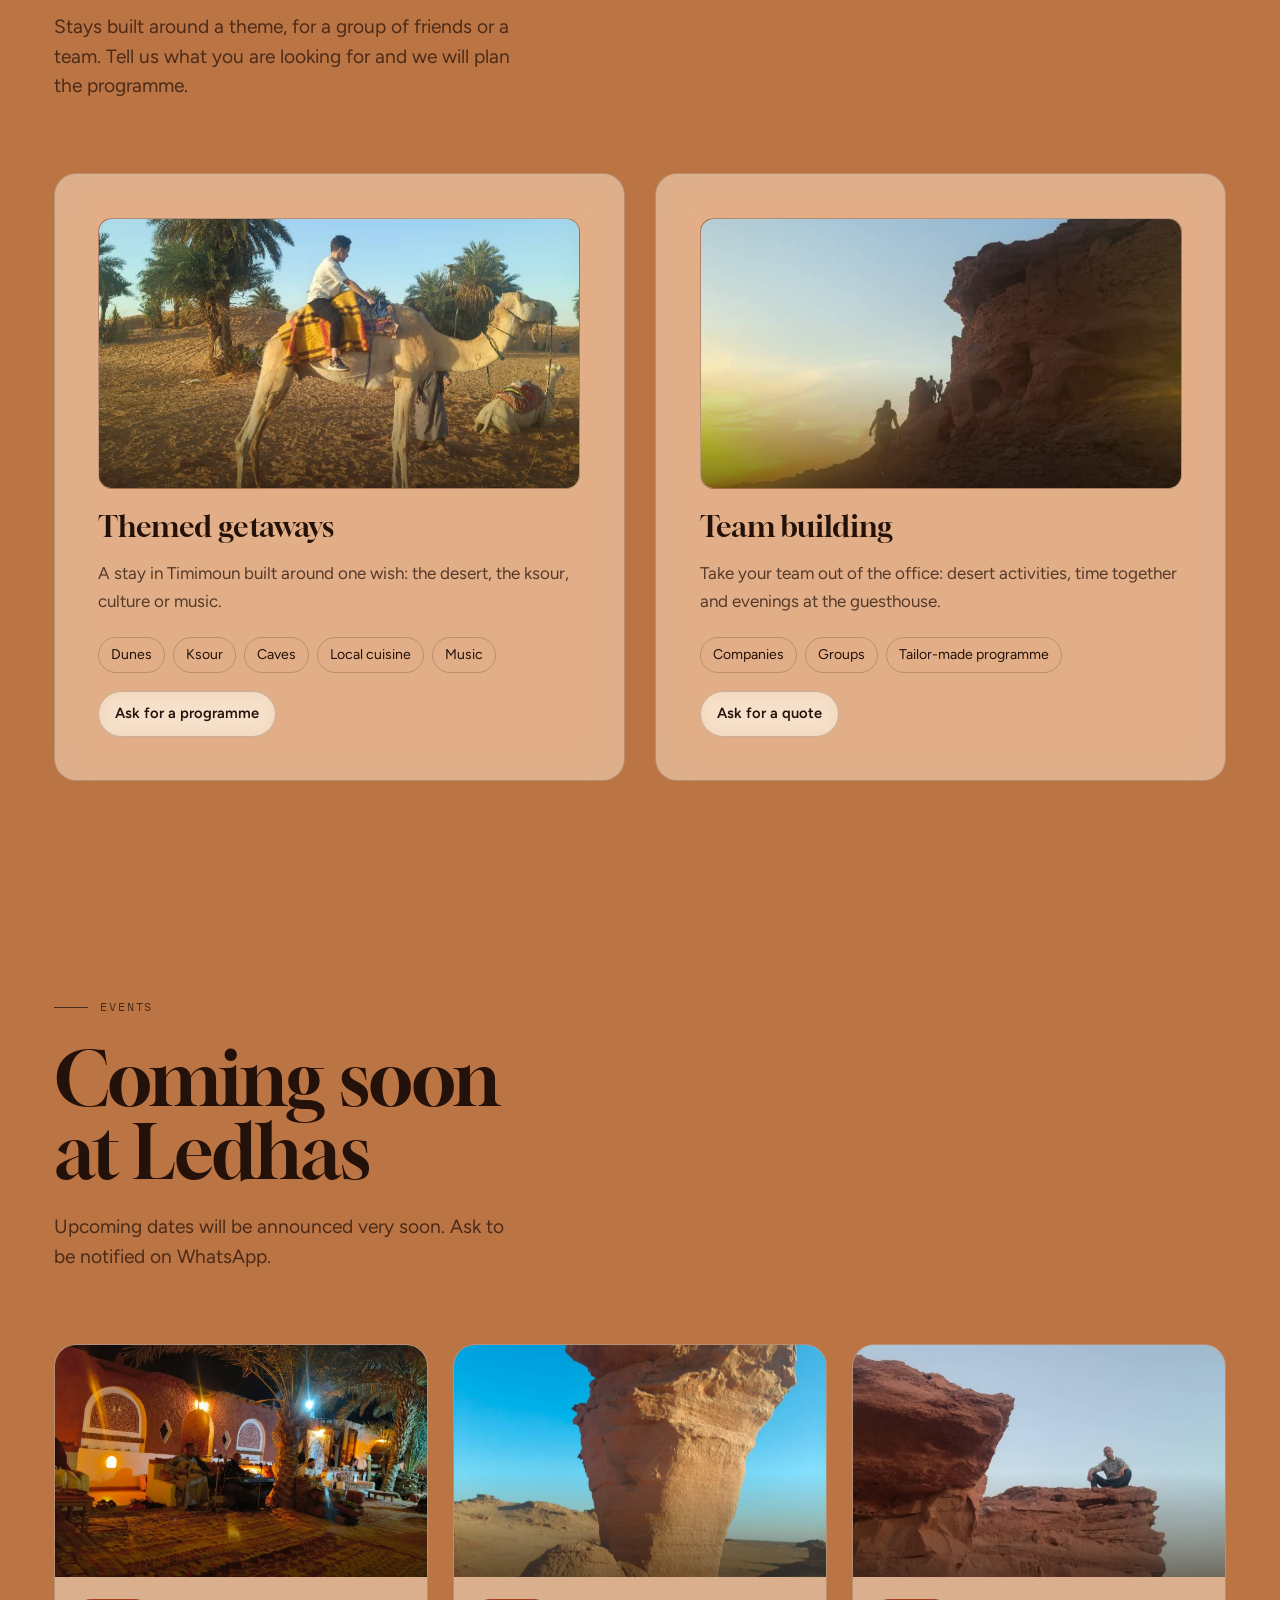
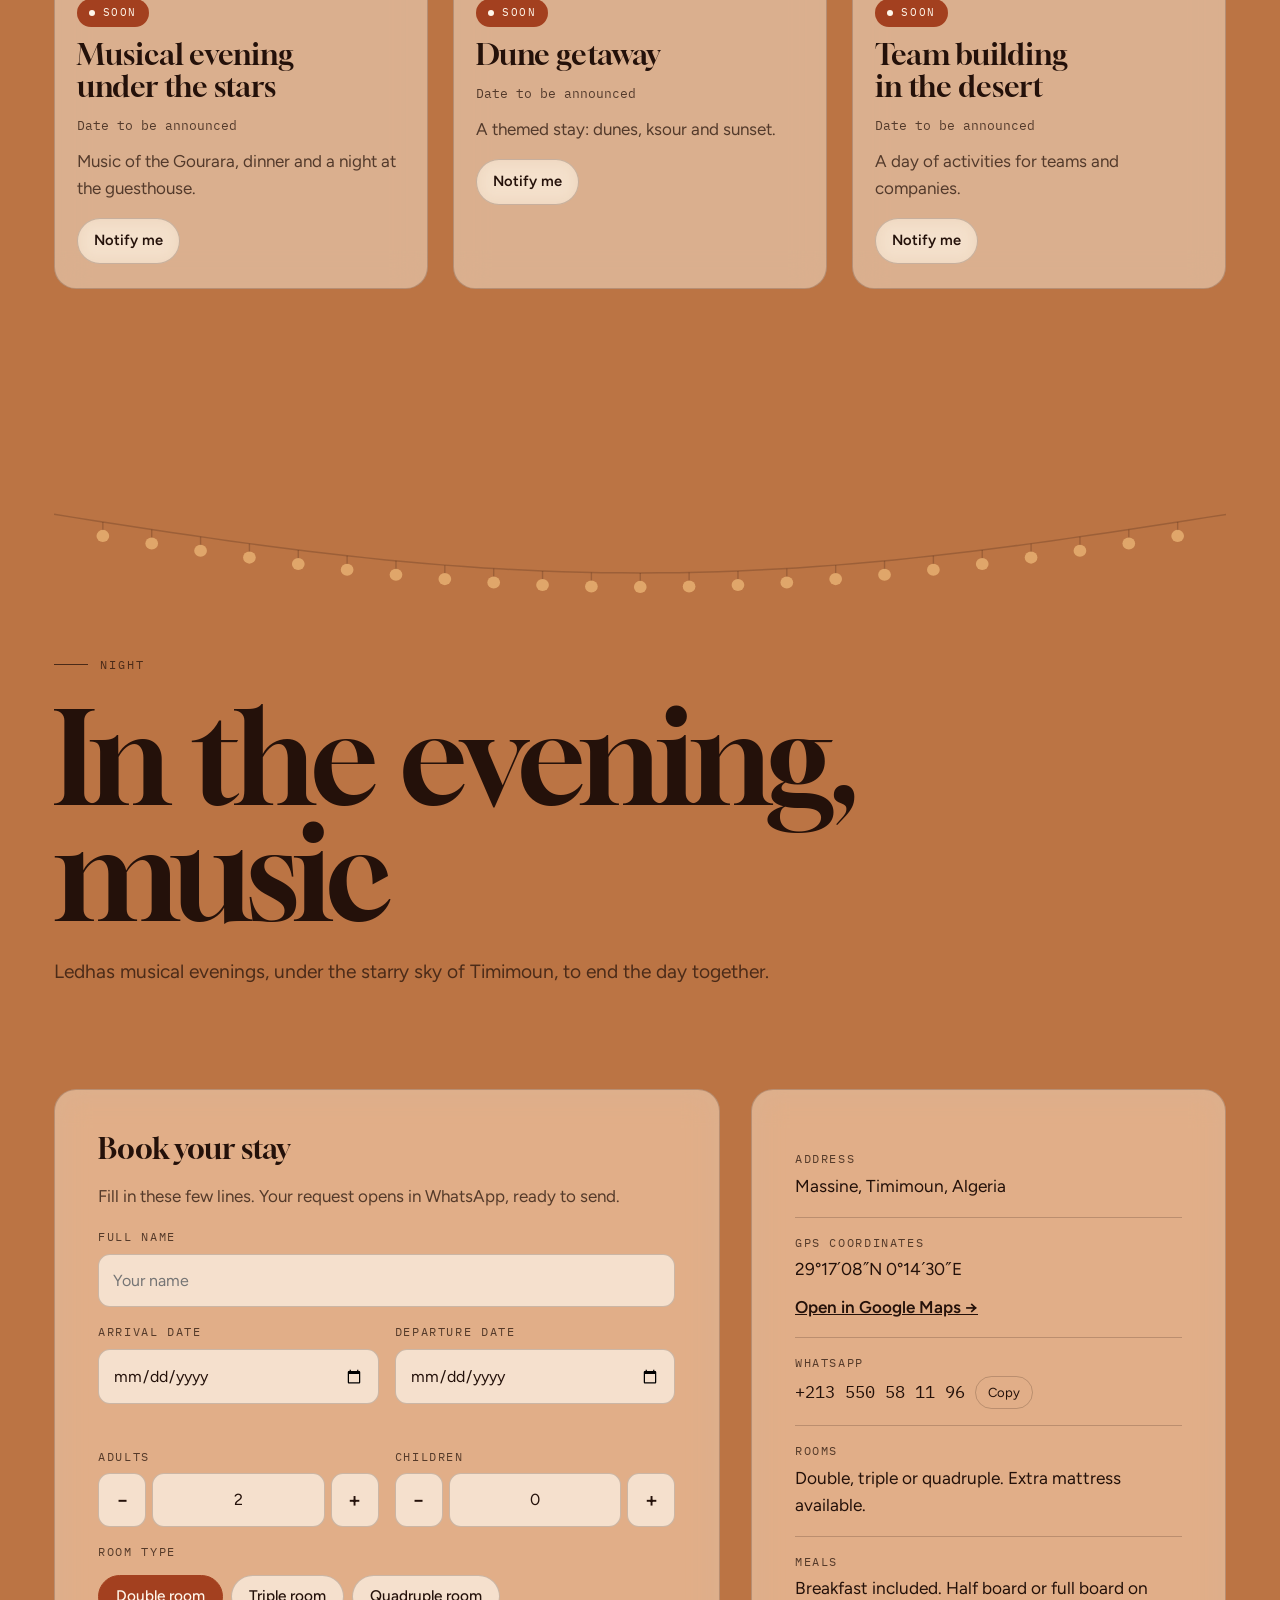
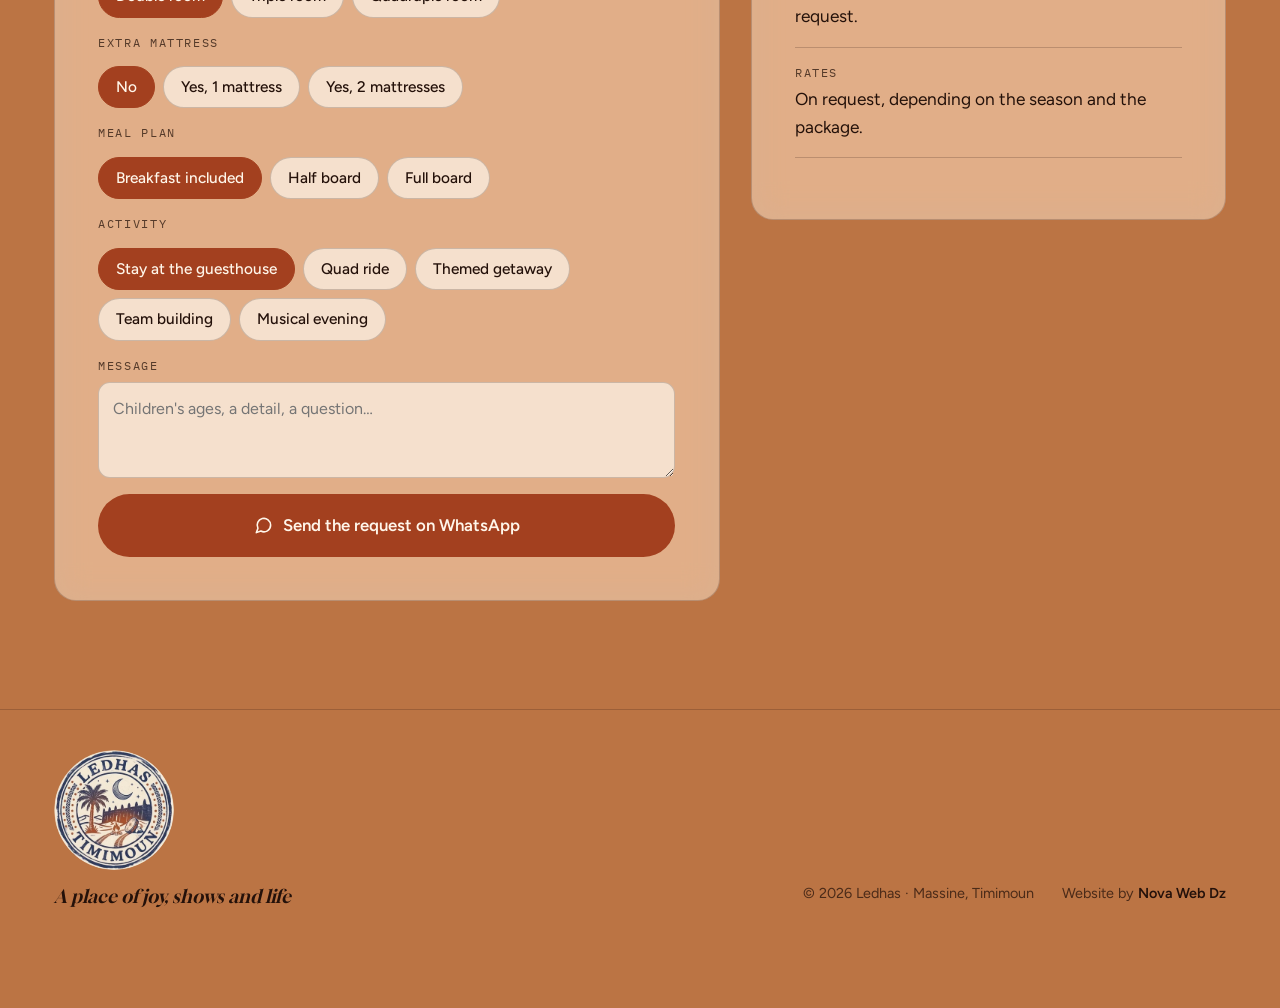
==== commit 9c80ac7e: "Move the admin to ledhas2: main site back to its previous version Reverts d83dd05 and a7a3e31.  Co-A" ====
--- a/index.html
+++ b/index.html
@@ -451,9 +451,6 @@
 .chip:focus-visible,.step:focus-visible{outline:2px solid var(--clay);outline-offset:2px}
 .lang{direction:ltr}
 .lang button[lang="ar"]{font-family:"IBM Plex Sans Arabic","Noto Kufi Arabic",Tahoma,sans-serif!important;font-size:1.02rem!important;font-weight:600;line-height:1;padding-block:6px 9px;min-width:52px}
-.form-done{margin:0;padding:11px 14px;border-radius:12px;background:rgba(47,122,75,.12);border:1px solid rgba(47,122,75,.4);color:inherit;font-size:.95rem;line-height:1.45}
-[dir="rtl"] input[dir="ltr"]{text-align:right}
-input[aria-invalid="true"]{border-color:var(--clay)!important;box-shadow:0 0 0 3px rgba(163,64,31,.15)}
 </style>
 
 </head>
@@ -778,12 +775,6 @@
           <form id="bookForm" novalidate>
             <label class="full" for="f-nom">Nom complet
               <input id="f-nom" name="nom" type="text" autocomplete="name" placeholder="Votre nom">
-            </label>
-            <label for="f-tel">Téléphone (WhatsApp)
-              <input id="f-tel" name="tel" type="tel" autocomplete="tel" inputmode="tel" placeholder="0550 00 00 00" dir="ltr">
-            </label>
-            <label for="f-email">E-mail (facultatif)
-              <input id="f-email" name="email" type="email" autocomplete="email" placeholder="vous@exemple.com" dir="ltr">
             </label>
             <label for="f-arrivee">Date d’arrivée
               <input id="f-arrivee" name="arrivee" type="date">
@@ -832,7 +823,6 @@
               <textarea id="f-msg" name="msg" placeholder="Âge des enfants, une précision, une question…"></textarea>
             </label>
             <p class="full form-error" id="formError" role="alert" hidden></p>
-            <p class="full form-done" id="formDone" role="status" hidden></p>
             <a class="btn btn-wa send full" id="waSend" href="#" target="_blank" rel="noopener">
               <svg viewBox="0 0 24 24" fill="none" stroke="currentColor" stroke-width="2" stroke-linecap="round" stroke-linejoin="round" aria-hidden="true"><path d="M21 11.5a8.4 8.4 0 0 1-12.3 7.5L3 21l2-5.5A8.5 8.5 0 1 1 21 11.5Z"/></svg>
               Envoyer la demande sur WhatsApp
@@ -874,7 +864,6 @@
 <script src="https://cdnjs.cloudflare.com/ajax/libs/gsap/3.12.5/gsap.min.js"></script>
 <script src="https://cdnjs.cloudflare.com/ajax/libs/gsap/3.12.5/ScrollTrigger.min.js"></script>
 <script src="https://cdn.jsdelivr.net/npm/lenis@1.1.13/dist/lenis.min.js"></script>
-<script src="config.js"></script>
 <script>
 (function(){
   "use strict";
@@ -885,8 +874,8 @@
   var root = document.documentElement;
 
   /* ---------- Langues : français (source), English, العربية ---------- */
-  var DICT = {"Ledhas, retour en haut":["Ledhas, back to top","لدهاس، العودة إلى الأعلى"],"Sections":["Sections","الأقسام"],"Le gîte":["The guesthouse","النُزُل"],"Le lieu":["The place","المكان"],"Chambres":["Rooms","الغرف"],"Découvrir":["Discover","اكتشف"],"Quad":["Quad","الكواد"],"Évasions":["Getaways","الرحلات"],"Événements":["Events","الفعاليات"],"Réserver":["Book","احجز"],"Langue":["Language","اللغة"],"WhatsApp":["WhatsApp","واتساب"],"Team building":["Team building","بناء الفريق"],"Gîte · Massine, Timimoun · 29°17′08″N 0°14′30″E":["Guesthouse · Massine, Timimoun · 29°17′08″N 0°14′30″E","نُزُل · ماسين، تيميمون · 29°17′08″N 0°14′30″E"],"À Ledhas, le désert n’est pas seulement un paysage : c’est l’horizon de votre séjour.":["At Ledhas, the desert is more than a landscape: it is the horizon of your stay.","في لدهاس، الصحراء ليست مجرد منظر طبيعي، بل هي أفق إقامتكم."],"Offrez-vous une escapade au cœur du Sahara au gîte Ledhas. Situé à Massine, à proximité de Timimoun, notre établissement vous accueille dans de grandes chambres spacieuses et confortables. Profitez d’un petit-déjeuner inclus et d’un cadre paisible, face aux dunes du désert.":["Treat yourself to a getaway in the heart of the Sahara at Ledhas guesthouse. Located in Massine, near Timimoun, we welcome you in large, spacious and comfortable rooms. Enjoy breakfast included and a peaceful setting facing the desert dunes.","امنحوا أنفسكم رحلة إلى قلب الصحراء في نُزُل لدهاس. يقع نُزُلنا في ماسين بالقرب من تيميمون، ويستقبلكم في غرف كبيرة وواسعة ومريحة. استمتعوا بفطور الصباح المشمول وبأجواء هادئة تطل على كثبان الصحراء."],"Confort, authenticité et dépaysement : tout est réuni pour un séjour inoubliable.":["Comfort, authenticity and a true change of scenery: everything is here for an unforgettable stay.","الراحة والأصالة وتغيير الأجواء: كل شيء متوفر لإقامة لا تُنسى."],"Réserver sur WhatsApp":["Book on WhatsApp","احجز عبر واتساب"],"Voir le gîte":["See the guesthouse","اكتشف النُزُل"],"Les toits en terre rouge de Ledhas face à la palmeraie":["The red earth rooftops of Ledhas facing the palm grove","أسطح لدهاس الطينية الحمراء المطلة على واحة النخيل"],"Ledhas, face à la palmeraie":["Ledhas, facing the palm grove","لدهاس، في مواجهة واحة النخيل"],"Logo Ledhas Timimoun":["Ledhas Timimoun logo","شعار لدهاس تيميمون"],"Le matin":["Morning","الصباح"],"Un gîte, de grandes chambres spacieuses":["A guesthouse with large, spacious rooms","نُزُل بغرف كبيرة وواسعة"],"Chambres doubles, triples ou quadruples, avec la possibilité d’ajouter un matelas supplémentaire. Le petit-déjeuner est inclus ; la demi-pension et la pension complète sont proposées sur demande.":["Double, triple or quadruple rooms, with the option of an extra mattress. Breakfast is included; half board and full board are available on request.","غرف ثنائية أو ثلاثية أو رباعية، مع إمكانية إضافة فراش إضافي. فطور الصباح مشمول، ونوفّر نصف الإقامة والإقامة الكاملة عند الطلب."],"Doubles, triples, quadruples":["Double, triple, quadruple","ثنائية، ثلاثية، رباعية"],"Matelas supplémentaire":["Extra mattress","فراش إضافي"],"Possible":["Available","متوفر"],"Petit-déjeuner":["Breakfast","فطور الصباح"],"Inclus":["Included","مشمول"],"Pension":["Meal plan","الوجبات"],"Demi-pension ou complète":["Half board or full board","نصف إقامة أو إقامة كاملة"],"Tarifs":["Rates","الأسعار"],"Sur demande":["On request","عند الطلب"],"Chambre de Ledhas : grand lit, plafond traditionnel et paniers tressés":["Ledhas room: large bed, traditional ceiling and woven baskets","غرفة في لدهاس: سرير كبير وسقف تقليدي وسلال منسوجة"],"Une chambre de Ledhas":["A room at Ledhas","غرفة في لدهاس"],"Lampe artisanale et table de nuit en bois dans une chambre de Ledhas":["Handmade lamp and wooden bedside table in a Ledhas room","مصباح تقليدي وطاولة خشبية بجانب السرير في غرفة بلدهاس"],"Le soir, à la lampe":["Evening, by lamplight","المساء، على ضوء المصباح"],"Plafond traditionnel, vannerie et lumière douce. Les vraies chambres de Ledhas.":["Traditional ceiling, basketry and soft light. The real rooms of Ledhas.","سقف تقليدي وسلال منسوجة وضوء هادئ. هذه غرف لدهاس الحقيقية."],"Murs rouges, palmiers et ciel bleu":["Red walls, palm trees and blue sky","جدران حمراء ونخيل وسماء زرقاء"],"Une cour à l'ombre des palmiers, une terrasse sur la palmeraie et des murs en terre rouge comme les ksour de Timimoun.":["A courtyard in the shade of palm trees, a terrace over the palm grove and red earth walls like the ksour of Timimoun.","فناء في ظل النخيل، وشرفة تطل على الواحة، وجدران من الطين الأحمر مثل قصور تيميمون."],"La cour de Ledhas avec ses banquettes, ses coussins et son mur rouge décoré":["The Ledhas courtyard with its benches, cushions and decorated red wall","فناء لدهاس بمقاعده ووسائده وجداره الأحمر المزخرف"],"La cour":["The courtyard","الفناء"],"Le bâtiment rouge de Ledhas entre les palmiers":["The red Ledhas building among the palm trees","مبنى لدهاس الأحمر بين النخيل"],"Portes en bois des chambres dans le mur rouge":["Wooden room doors in the red wall","أبواب الغرف الخشبية في الجدار الأحمر"],"Les portes des chambres":["The room doors","أبواب الغرف"],"Vue sur la palmeraie depuis la terrasse ombragée":["View of the palm grove from the shaded terrace","منظر واحة النخيل من الشرفة المظللة"],"La terrasse":["The terrace","الشرفة"],"Le jardin de palmiers devant les murs rouges":["The palm garden in front of the red walls","حديقة النخيل أمام الجدران الحمراء"],"Le jardin":["The garden","الحديقة"],"Les chambres":["The rooms","الغرف"],"Des chambres spacieuses, une même douceur":["Spacious rooms, the same warm comfort","غرف واسعة ودفء واحد"],"Plafonds traditionnels, tapis tissés, vannerie et lumière douce. Toutes les photos sont prises à Ledhas.":["Traditional ceilings, woven rugs, basketry and soft light. Every photo was taken at Ledhas.","أسقف تقليدية وزرابي منسوجة وسلال وضوء هادئ. كل الصور التُقطت في لدهاس."],"Chambre de Ledhas avec un lit double et un lit simple":["Ledhas room with a double bed and a single bed","غرفة في لدهاس بسرير مزدوج وسرير فردي"],"Lit double et lit simple":["Double bed and single bed","سرير مزدوج وسرير فردي"],"Chambre vue derrière le rideau tissé rouge suspendu à l'entrée":["Room seen from behind the red woven curtain hanging in the doorway","غرفة تظهر خلف الستار المنسوج الأحمر المعلّق عند المدخل"],"Derrière le rideau tissé":["Behind the woven curtain","خلف الستار المنسوج"],"Chambre en longueur vers la porte en bois":["Long room leading to the wooden door","غرفة طويلة تؤدي إلى الباب الخشبي"],"Vers la porte en bois":["Toward the wooden door","نحو الباب الخشبي"],"Lit simple, lampe et tissage rouge au mur":["Single bed, lamp and red weaving on the wall","سرير فردي ومصباح ونسيج أحمر على الجدار"],"Le coin lit simple":["The single-bed corner","ركن السرير الفردي"],"Salle de bain avec miroir en corde":["Bathroom with a rope mirror","حمّام بمرآة مؤطّرة بالحبال"],"La salle de bain":["The bathroom","الحمّام"],"Photo agrandie":["Enlarged photo","صورة مكبّرة"],"Fermer":["Close","إغلاق"],"L'après-midi":["Afternoon","بعد الظهر"],"Les mystères de Timimoun":["The mysteries of Timimoun","أسرار تيميمون"],"On vous emmène là où se trouve le vrai Timimoun, entre le sable, la terre rouge et les traditions du Gourara.":["We take you to the real Timimoun, among sand, red earth and the traditions of the Gourara.","نأخذكم إلى تيميمون الحقيقية، بين الرمال والتربة الحمراء وتقاليد منطقة قورارة."],"Dune de sable au soleil couchant près de Timimoun":["Sand dune at sunset near Timimoun","كثيب رملي عند الغروب قرب تيميمون"],"Les grandes dunes":["The great dunes","الكثبان الكبرى"],"Marches dans l'erg et couchers de soleil sur le sable.":["Walks in the erg and sunsets over the sand.","جولات في العرق وغروب الشمس فوق الرمال."],"Ancien ksar en ruine sur un rocher près de Timimoun":["Ancient ruined ksar on a rock near Timimoun","قصر قديم مهدّم فوق صخرة قرب تيميمون"],"Les ksour":["The ksour","القصور"],"Les villages fortifiés en terre rouge, qui donnent son nom à l'oasis rouge.":["The fortified red earth villages that give the red oasis its name.","القرى المحصّنة من الطين الأحمر التي منحت الواحة الحمراء اسمها."],"Visiteur en chèche jaune à l'entrée d'une grotte de grès rouge":["Visitor in a yellow chèche at the entrance of a red sandstone cave","زائر بعمامة صفراء عند مدخل كهف من الحجر الرملي الأحمر"],"Les grottes":["The caves","الكهوف"],"Les grottes de grès rouge et les rochers sculptés par le vent.":["Red sandstone caves and rocks sculpted by the wind.","كهوف من الحجر الرملي الأحمر وصخور نحتتها الرياح."],"Chèches et foulards colorés vendus dans une grotte":["Colourful chèches and scarves sold in a cave","عمائم وأوشحة ملوّنة تُباع داخل كهف"],"La culture":["Culture","الثقافة"],"Chèches, artisanat et rencontres avec les habitants du Gourara.":["Chèches, crafts and meeting the people of the Gourara.","العمائم والحِرَف التقليدية ولقاء سكان قورارة."],"Repas sous la khaïma de Ledhas":["Meal under the Ledhas khaima","وجبة تحت خيمة لدهاس"],"La gastronomie":["Local cuisine","المطبخ المحلي"],"La cuisine du Sud, servie sous la khaïma, sur commande.":["Southern cuisine, served under the khaima, on order.","مأكولات الجنوب، تُقدَّم تحت الخيمة حسب الطلب."],"Soirée musicale avec oud dans la cour de Ledhas":["Musical evening with an oud in the Ledhas courtyard","سهرة موسيقية بالعود في فناء لدهاس"],"La musique":["Music","الموسيقى"],"Oud et chants du Gourara, le soir dans la cour du gîte.":["Oud and songs of the Gourara, in the evening in the courtyard.","العود وأغاني قورارة، مساءً في فناء النُزُل."],"L'eau qui coule dans une foggara":["Water flowing in a foggara","الماء يجري في فقارة"],"Les foggaras":["The foggaras","الفقارات"],"Le génie de l'oasis : des galeries creusées sous le sable qui amènent l'eau jusqu'aux jardins, et la partagent entre les familles. À voir couler de près, à quelques pas de la palmeraie.":["The genius of the oasis: tunnels dug under the sand that bring water to the gardens and share it between families. See it flowing up close, a few steps from the palm grove.","عبقرية الواحة: أنفاق محفورة تحت الرمال تجلب الماء إلى البساتين وتوزّعه بين العائلات. شاهدوه يجري عن قرب، على بُعد خطوات من واحة النخيل."],"Nouveau":["New","جديد"],"Le quad dans les dunes, une première à Timimoun":["Quad biking in the dunes, a first in Timimoun","الكواد في الكثبان، لأول مرة في تيميمون"],"Partez en quad sur les grandes dunes de Timimoun et arrêtez-vous sur la crête pour le coucher du soleil.":["Ride a quad across the great dunes of Timimoun and stop on the crest for the sunset.","انطلقوا على دراجات الكواد فوق كثبان تيميمون الكبرى وتوقّفوا على القمة لمشاهدة الغروب."],"Réserver une sortie en quad":["Book a quad ride","احجز جولة كواد"],"Voir les vidéos":["Watch the videos","شاهد الفيديوهات"],"Quatre quads alignés sur une dune au coucher du soleil":["Four quads lined up on a dune at sunset","أربع دراجات كواد مصطفّة على كثيب عند الغروب"],"Sur la crête, au coucher du soleil":["On the crest, at sunset","على القمة، عند الغروب"],"Groupe en quad saluant sur les dunes":["Group on quads waving on the dunes","مجموعة على دراجات الكواد تلوّح فوق الكثبان"],"Le groupe au sommet":["The group at the top","المجموعة على القمة"],"Deux participants à côté d'un quad, face aux dunes":["Two participants next to a quad, facing the dunes","مشاركان بجانب دراجة كواد في مواجهة الكثبان"],"Cap sur les dunes":["Heading for the dunes","نحو الكثبان"],"Pause sur la dune avec vue sur l'oasis de Timimoun":["Break on the dune overlooking the Timimoun oasis","استراحة على الكثيب مع إطلالة على واحة تيميمون"],"La pause, face à l'oasis":["The break, facing the oasis","استراحة أمام الواحة"],"Départ en quad devant un mur rouge et un palmier":["Quad departure in front of a red wall and a palm tree","الانطلاق بالكواد أمام جدار أحمر ونخلة"],"Prêt à partir":["Ready to go","جاهز للانطلاق"],"En vidéo":["On video","بالفيديو"],"1er Novembre 2026":["1 November 2026","أول نوفمبر 2026"],"Sortie en quad à Timimoun pour le 1er Novembre":["Quad outing in Timimoun for 1 November","خرجة بالكواد في تيميمون بمناسبة أول نوفمبر"],"Aventure, découverte et fierté nationale dans l'oasis rouge, pour l'anniversaire du déclenchement de la Révolution de 1954.":["Adventure, discovery and national pride in the red oasis, for the anniversary of the outbreak of the 1954 Revolution.","مغامرة واكتشاف وفخر وطني في الواحة الحمراء، في ذكرى اندلاع ثورة 1954."],"Canal Algérie · 28 octobre 2026":["Canal Algérie · 28 October 2026","كنال ألجيري · 28 أكتوبر 2026"],"Randonnée en quad à Timimoun":["Quad trek in Timimoun","جولة بالكواد في تيميمون"],"En marge du festival, les participants partent à l'aventure et découvrent la beauté de l'oasis rouge.":["On the sidelines of the festival, participants set off on an adventure and discover the beauty of the red oasis.","على هامش المهرجان، ينطلق المشاركون في مغامرة ويكتشفون جمال الواحة الحمراء."],"Préparation du thé au coucher du soleil":["Tea being prepared at sunset","تحضير الشاي عند الغروب"],"Le thé, au coucher du soleil":["Tea at sunset","الشاي عند الغروب"],"L'accueil":["Welcome","الضيافة"],"Le thé, versé de haut, face au désert":["Tea, poured from up high, facing the desert","الشاي يُسكب من الأعلى في مواجهة الصحراء"],"À Ledhas, la journée se termine en haut, sur un tapis, avec le thé préparé à l'ancienne pendant que le soleil descend sur la palmeraie.":["At Ledhas, the day ends up on the roof, on a rug, with tea made the traditional way while the sun sets over the palm grove.","في لدهاس، ينتهي اليوم فوق السطح على زربية، مع شاي يُحضَّر على الطريقة التقليدية بينما تغرب الشمس فوق واحة النخيل."],"Mettre la vidéo en pause":["Pause the video","إيقاف الفيديو مؤقتًا"],"Lire la vidéo":["Play the video","تشغيل الفيديو"],"Au coucher du soleil":["At sunset","عند الغروب"],"Évasions thématiques et team building":["Themed getaways and team building","رحلات موضوعية وبناء الفريق"],"Des séjours construits autour d'un thème, pour un groupe d'amis ou une équipe. Dites-nous ce que vous cherchez, on prépare le programme.":["Stays built around a theme, for a group of friends or a team. Tell us what you are looking for and we will plan the programme.","إقامات مبنية حول موضوع معيّن، لمجموعة أصدقاء أو لفريق عمل. أخبرونا بما تبحثون عنه وسنُعدّ لكم البرنامج."],"Balade à dos de dromadaire près de la palmeraie":["Camel ride near the palm grove","جولة على ظهر الجمل قرب واحة النخيل"],"Évasions thématiques":["Themed getaways","رحلات موضوعية"],"Un séjour à Timimoun organisé autour d'une envie : le désert, les ksour, la culture ou la musique.":["A stay in Timimoun built around one wish: the desert, the ksour, culture or music.","إقامة في تيميمون حول رغبة واحدة: الصحراء أو القصور أو الثقافة أو الموسيقى."],"Dunes":["Dunes","الكثبان"],"Ksour":["Ksour","القصور"],"Grottes":["Caves","الكهوف"],"Gastronomie":["Local cuisine","المطبخ المحلي"],"Musique":["Music","الموسيقى"],"Demander un programme":["Ask for a programme","اطلب برنامجًا"],"Groupe en randonnée sur les rochers au coucher du soleil":["Group hiking on the rocks at sunset","مجموعة تتنزّه بين الصخور عند الغروب"],"Sortez votre équipe du bureau : activités dans le désert, temps ensemble et soirées au gîte.":["Take your team out of the office: desert activities, time together and evenings at the guesthouse.","أخرجوا فريقكم من المكتب: أنشطة في الصحراء، ووقت معًا، وسهرات في النُزُل."],"Entreprises":["Companies","الشركات"],"Groupes":["Groups","المجموعات"],"Programme sur mesure":["Tailor-made programme","برنامج حسب الطلب"],"Demander un devis":["Ask for a quote","اطلب عرض سعر"],"Bientôt à Ledhas":["Coming soon at Ledhas","قريبًا في لدهاس"],"Les prochaines dates seront annoncées très bientôt. Demandez à être prévenu sur WhatsApp.":["Upcoming dates will be announced very soon. Ask to be notified on WhatsApp.","سنعلن عن المواعيد القادمة قريبًا جدًا. اطلبوا أن نُعلمكم عبر واتساب."],"Soirée musicale dans la cour de Ledhas":["Musical evening in the Ledhas courtyard","سهرة موسيقية في فناء لدهاس"],"Bientôt":["Soon","قريبًا"],"Soirée musicale sous les étoiles":["Musical evening under the stars","سهرة موسيقية تحت النجوم"],"Date bientôt annoncée":["Date to be announced","سيُعلن عن الموعد قريبًا"],"Musique du Gourara, dîner et nuit au gîte.":["Music of the Gourara, dinner and a night at the guesthouse.","موسيقى قورارة وعشاء وليلة في النُزُل."],"Me prévenir":["Notify me","أعلموني"],"Rocher sculpté par le vent dans le désert de Timimoun":["Wind-sculpted rock in the Timimoun desert","صخرة نحتتها الرياح في صحراء تيميمون"],"Évasion dans les dunes":["Dune getaway","رحلة في الكثبان"],"Un séjour thématique : dunes, ksour et coucher de soleil.":["A themed stay: dunes, ksour and sunset.","إقامة موضوعية: كثبان وقصور وغروب."],"Pause au sommet d'une falaise de grès rouge":["Break at the top of a red sandstone cliff","استراحة فوق جرف من الحجر الرملي الأحمر"],"Team building au désert":["Team building in the desert","بناء الفريق في الصحراء"],"Une journée d'activités pour les équipes et les entreprises.":["A day of activities for teams and companies.","يوم من الأنشطة للفرق والشركات."],"La nuit":["Night","الليل"],"Le soir, la musique":["In the evening, music","في المساء، الموسيقى"],"Les soirées musicales de Ledhas, sous le ciel étoilé de Timimoun, pour finir la journée ensemble.":["Ledhas musical evenings, under the starry sky of Timimoun, to end the day together.","سهرات لدهاس الموسيقية تحت سماء تيميمون المرصّعة بالنجوم، لنختم اليوم معًا."],"Réserver votre séjour":["Book your stay","احجز إقامتك"],"Remplissez ces quelques lignes. Votre demande s'ouvre dans WhatsApp, prête à être envoyée.":["Fill in these few lines. Your request opens in WhatsApp, ready to send.","املأ هذه الخانات القليلة، وسيُفتح طلبك في واتساب جاهزًا للإرسال."],"Nom complet":["Full name","الاسم الكامل"],"Votre nom":["Your name","اسمك"],"Date d’arrivée":["Arrival date","تاريخ الوصول"],"Date de départ":["Departure date","تاريخ المغادرة"],"Adultes":["Adults","البالغون"],"Enfants":["Children","الأطفال"],"Type de chambre":["Room type","نوع الغرفة"],"Chambre double":["Double room","غرفة ثنائية"],"Chambre triple":["Triple room","غرفة ثلاثية"],"Chambre quadruple":["Quadruple room","غرفة رباعية"],"Non":["No","لا"],"Oui, 1 matelas":["Yes, 1 mattress","نعم، فراش واحد"],"Oui, 2 matelas":["Yes, 2 mattresses","نعم، فراشان"],"Petit-déjeuner inclus":["Breakfast included","فطور الصباح مشمول"],"Demi-pension":["Half board","نصف إقامة"],"Pension complète":["Full board","إقامة كاملة"],"Activité":["Activity","النشاط"],"Séjour au gîte":["Stay at the guesthouse","إقامة في النُزُل"],"Sortie en quad":["Quad ride","جولة كواد"],"Évasion thématique":["Themed getaway","رحلة موضوعية"],"Soirée musicale":["Musical evening","سهرة موسيقية"],"Message":["Message","رسالة"],"Âge des enfants, une précision, une question…":["Children's ages, a detail, a question…","أعمار الأطفال، ملاحظة، سؤال…"],"Envoyer la demande sur WhatsApp":["Send the request on WhatsApp","أرسل الطلب عبر واتساب"],"Adresse":["Address","العنوان"],"Massine, Timimoun, Algérie":["Massine, Timimoun, Algeria","ماسين، تيميمون، الجزائر"],"Coordonnées":["GPS coordinates","الإحداثيات"],"Ouvrir dans Google Maps →":["Open in Google Maps →","افتح في خرائط Google ←"],"Copier":["Copy","نسخ"],"Copié":["Copied","تم النسخ"],"Sélectionné":["Selected","تم التحديد"],"Double, triple ou quadruple. Matelas supplémentaire possible.":["Double, triple or quadruple. Extra mattress available.","ثنائية أو ثلاثية أو رباعية. يمكن إضافة فراش إضافي."],"Repas":["Meals","الوجبات"],"Petit-déjeuner inclus. Demi-pension ou pension complète sur demande.":["Breakfast included. Half board or full board on request.","فطور الصباح مشمول. نصف إقامة أو إقامة كاملة عند الطلب."],"Sur demande, selon la saison et la formule.":["On request, depending on the season and the package.","عند الطلب، حسب الموسم والصيغة المختارة."],"Lieu de joie, de spectacle et de vie":["A place of joy, shows and life","مكان للفرح والعروض والحياة"],"© 2026 Ledhas · Massine, Timimoun":["© 2026 Ledhas · Massine, Timimoun","© 2026 لدهاس · ماسين، تيميمون"],"Site réalisé par":["Website by","تصميم الموقع:"],"Aube":["Dawn","الفجر"],"Matin":["Morning","الصباح"],"Après-midi":["Afternoon","بعد الظهر"],"Coucher du soleil":["Sunset","الغروب"],"Nuit":["Night","الليل"],"La date de départ doit être après la date d’arrivée.":["The departure date must be after the arrival date.","يجب أن يكون تاريخ المغادرة بعد تاريخ الوصول."],"Une chambre pour chaque groupe":["A room for every group","غرفة لكل مجموعة"],"Doubles, triples ou quadruples":["Double, triple or quadruple","ثنائية أو ثلاثية أو رباعية"],"Choisissez la chambre selon le nombre de personnes ; un matelas supplémentaire peut être ajouté. Plafonds traditionnels, tapis tissés et lumière douce : toutes les photos sont prises à Ledhas.":["Choose your room according to the number of guests; an extra mattress can be added. Traditional ceilings, woven rugs and soft light: every photo was taken at Ledhas.","اختاروا الغرفة حسب عدد الأشخاص، ويمكن إضافة فراش إضافي. أسقف تقليدية وزرابي منسوجة وضوء هادئ: كل الصور التُقطت في لدهاس."],"Gîte · Massine, Timimoun":["Guesthouse · Massine, Timimoun","نُزُل · ماسين، تيميمون"],"Voir les chambres":["See the rooms","شاهد الغرف"],"Thé":["Tea","الشاي"],"Les toits, face à la palmeraie":["The rooftops, facing the palm grove","الأسطح، في مواجهة واحة النخيل"],"Glissez →":["Swipe →","اسحب ←"],"Les paniers tressés":["The woven baskets","السلال المنسوجة"],"Envie de voir la vôtre ?":["Want to see yours?","تريدون رؤية غرفتكم؟"],"Demander les disponibilités":["Check availability","اسأل عن الأماكن المتاحة"],"Une première à Timimoun.":["A first in Timimoun.","لأول مرة في تيميمون."],"Partez en quad sur les grandes dunes et arrêtez-vous sur la crête pour le coucher du soleil.":["Ride a quad across the great dunes and stop on the crest for the sunset.","انطلقوا بالكواد فوق الكثبان الكبرى وتوقّفوا على القمة لمشاهدة الغروب."],"Aventure, découverte et fierté nationale dans l'oasis rouge.":["Adventure, discovery and national pride in the red oasis.","مغامرة واكتشاف وفخر وطني في الواحة الحمراء."],"En marge du festival, les participants découvrent la beauté de l'oasis rouge.":["On the sidelines of the festival, participants discover the beauty of the red oasis.","على هامش المهرجان، يكتشف المشاركون جمال الواحة الحمراء."],"Les anciens villages fortifiés en terre et en pierre de l'oasis rouge.":["The ancient fortified villages of earth and stone in the red oasis.","القرى المحصّنة القديمة من الطين والحجر في الواحة الحمراء."],"Les galeries creusées sous le sable qui amènent l'eau jusqu'aux jardins.":["Tunnels dug under the sand that bring water to the gardens.","أنفاق محفورة تحت الرمال تجلب الماء إلى البساتين."],"Évasions et événements":["Getaways and events","الرحلات والفعاليات"],"Une soirée dans la cour":["An evening in the courtyard","سهرة في الفناء"],"La cour de Ledhas avec ses banquettes et son mur rouge décoré":["The Ledhas courtyard with its benches and decorated red wall","فناء لدهاس بمقاعده وجداره الأحمر المزخرف"],"Chambre avec un lit double et un lit simple":["Room with a double bed and a single bed","غرفة بسرير مزدوج وسرير فردي"],"Grand lit, plafond traditionnel et paniers tressés":["Large bed, traditional ceiling and woven baskets","سرير كبير وسقف تقليدي وسلال منسوجة"],"Lampe artisanale et table de nuit en bois":["Handmade lamp and wooden bedside table","مصباح تقليدي وطاولة خشبية بجانب السرير"],"Soirée musicale avec oud et clavier dans la cour de Ledhas":["Musical evening with oud and keyboard in the Ledhas courtyard","سهرة موسيقية بالعود والأورغ في فناء لدهاس"],"Voir":["View","عرض"],"Défiler":["Scroll","مرّر"],"Lire":["Play","تشغيل"],"Gîte · Massine, Timimoun ·":["Guesthouse · Massine, Timimoun ·","نُزُل · ماسين، تيميمون ·"],"Téléphone (WhatsApp)":["Phone (WhatsApp)","الهاتف (واتساب)"],"E-mail (facultatif)":["Email (optional)","البريد الإلكتروني (اختياري)"],"vous@exemple.com":["you@example.com","you@example.com"],"Indiquez votre nom.":["Please enter your name.","يرجى كتابة اسمك."],"Indiquez un numéro de téléphone valide.":["Please enter a valid phone number.","يرجى كتابة رقم هاتف صحيح."],"L’adresse e-mail n’est pas valide.":["The email address is not valid.","البريد الإلكتروني غير صحيح."],"Choisissez vos dates d’arrivée et de départ.":["Please choose your arrival and departure dates.","يرجى اختيار تاريخ الوصول وتاريخ المغادرة."]};
-  var DYN = {"fr":{"title":"Ledhas · Gîte à Timimoun","hello":"Bonjour Ledhas, je souhaite des informations sur un séjour au gîte.","quad":"Bonjour Ledhas, je souhaite réserver une sortie en quad dans les dunes.","notify":"Bonjour Ledhas, prévenez-moi pour {e}.","ev_soiree":"la prochaine soirée musicale","ev_dunes":"la prochaine évasion dans les dunes","ev_team":"le prochain team building","book":"Bonjour Ledhas, je souhaite faire une demande de réservation.","sep":" : ","l_name":"Nom","l_arr":"Arrivée","l_dep":"Départ","l_nights":"Nuits","l_ad":"Adultes","l_ch":"Enfants","l_room":"Chambre","l_mat":"Matelas supplémentaire","l_board":"Pension","l_act":"Activité","l_msg":"Message","n1":"1 nuit","nN":"{n} nuits","badge":"RÉSERVER SUR WHATSAPP ✦ RÉSERVER SUR WHATSAPP ✦","l_ref":"Réf.","l_tel":"Téléphone","l_mail":"E-mail","saved":"Votre demande est bien enregistrée (réf. {ref}). Envoyez le message WhatsApp qui vient de s’ouvrir : nous vous répondons très vite."},"en":{"title":"Ledhas · Guesthouse in Timimoun","hello":"Hello Ledhas, I would like information about a stay at the guesthouse.","quad":"Hello Ledhas, I would like to book a quad ride in the dunes.","notify":"Hello Ledhas, please let me know about {e}.","ev_soiree":"the next musical evening","ev_dunes":"the next dune getaway","ev_team":"the next team building day","book":"Hello Ledhas, I would like to make a booking request.","sep":": ","l_name":"Name","l_arr":"Arrival","l_dep":"Departure","l_nights":"Nights","l_ad":"Adults","l_ch":"Children","l_room":"Room","l_mat":"Extra mattress","l_board":"Meal plan","l_act":"Activity","l_msg":"Message","n1":"1 night","nN":"{n} nights","badge":"BOOK ON WHATSAPP ✦ BOOK ON WHATSAPP ✦ BOOK ON WHATSAPP ✦","l_ref":"Ref.","l_tel":"Phone","l_mail":"Email","saved":"Your request has been recorded (ref. {ref}). Send the WhatsApp message that just opened and we will reply very soon."},"ar":{"title":"لدهاس · نُزُل في تيميمون","hello":"مرحبًا لدهاس، أرغب في معلومات حول الإقامة في النُزُل.","quad":"مرحبًا لدهاس، أرغب في حجز جولة كواد في الكثبان.","notify":"مرحبًا لدهاس، أعلموني بموعد {e}.","ev_soiree":"السهرة الموسيقية القادمة","ev_dunes":"رحلة الكثبان القادمة","ev_team":"يوم بناء الفريق القادم","book":"مرحبًا لدهاس، أرغب في تقديم طلب حجز.","sep":": ","l_name":"الاسم","l_arr":"الوصول","l_dep":"المغادرة","l_nights":"عدد الليالي","l_ad":"البالغون","l_ch":"الأطفال","l_room":"الغرفة","l_mat":"فراش إضافي","l_board":"الوجبات","l_act":"النشاط","l_msg":"رسالة","n1":"ليلة واحدة","n2":"ليلتان","nFew":"{n} ليالٍ","nN":"{n} ليلة","badge":"احجز عبر واتساب ✦ احجز عبر واتساب ✦ احجز عبر واتساب ✦","l_ref":"رقم الطلب","l_tel":"الهاتف","l_mail":"البريد الإلكتروني","saved":"تم تسجيل طلبكم (رقم {ref}). أرسلوا رسالة واتساب التي فُتحت للتو وسنرد عليكم قريبًا جدًا."}};
+  var DICT = {"Ledhas, retour en haut":["Ledhas, back to top","لدهاس، العودة إلى الأعلى"],"Sections":["Sections","الأقسام"],"Le gîte":["The guesthouse","النُزُل"],"Le lieu":["The place","المكان"],"Chambres":["Rooms","الغرف"],"Découvrir":["Discover","اكتشف"],"Quad":["Quad","الكواد"],"Évasions":["Getaways","الرحلات"],"Événements":["Events","الفعاليات"],"Réserver":["Book","احجز"],"Langue":["Language","اللغة"],"WhatsApp":["WhatsApp","واتساب"],"Team building":["Team building","بناء الفريق"],"Gîte · Massine, Timimoun · 29°17′08″N 0°14′30″E":["Guesthouse · Massine, Timimoun · 29°17′08″N 0°14′30″E","نُزُل · ماسين، تيميمون · 29°17′08″N 0°14′30″E"],"À Ledhas, le désert n’est pas seulement un paysage : c’est l’horizon de votre séjour.":["At Ledhas, the desert is more than a landscape: it is the horizon of your stay.","في لدهاس، الصحراء ليست مجرد منظر طبيعي، بل هي أفق إقامتكم."],"Offrez-vous une escapade au cœur du Sahara au gîte Ledhas. Situé à Massine, à proximité de Timimoun, notre établissement vous accueille dans de grandes chambres spacieuses et confortables. Profitez d’un petit-déjeuner inclus et d’un cadre paisible, face aux dunes du désert.":["Treat yourself to a getaway in the heart of the Sahara at Ledhas guesthouse. Located in Massine, near Timimoun, we welcome you in large, spacious and comfortable rooms. Enjoy breakfast included and a peaceful setting facing the desert dunes.","امنحوا أنفسكم رحلة إلى قلب الصحراء في نُزُل لدهاس. يقع نُزُلنا في ماسين بالقرب من تيميمون، ويستقبلكم في غرف كبيرة وواسعة ومريحة. استمتعوا بفطور الصباح المشمول وبأجواء هادئة تطل على كثبان الصحراء."],"Confort, authenticité et dépaysement : tout est réuni pour un séjour inoubliable.":["Comfort, authenticity and a true change of scenery: everything is here for an unforgettable stay.","الراحة والأصالة وتغيير الأجواء: كل شيء متوفر لإقامة لا تُنسى."],"Réserver sur WhatsApp":["Book on WhatsApp","احجز عبر واتساب"],"Voir le gîte":["See the guesthouse","اكتشف النُزُل"],"Les toits en terre rouge de Ledhas face à la palmeraie":["The red earth rooftops of Ledhas facing the palm grove","أسطح لدهاس الطينية الحمراء المطلة على واحة النخيل"],"Ledhas, face à la palmeraie":["Ledhas, facing the palm grove","لدهاس، في مواجهة واحة النخيل"],"Logo Ledhas Timimoun":["Ledhas Timimoun logo","شعار لدهاس تيميمون"],"Le matin":["Morning","الصباح"],"Un gîte, de grandes chambres spacieuses":["A guesthouse with large, spacious rooms","نُزُل بغرف كبيرة وواسعة"],"Chambres doubles, triples ou quadruples, avec la possibilité d’ajouter un matelas supplémentaire. Le petit-déjeuner est inclus ; la demi-pension et la pension complète sont proposées sur demande.":["Double, triple or quadruple rooms, with the option of an extra mattress. Breakfast is included; half board and full board are available on request.","غرف ثنائية أو ثلاثية أو رباعية، مع إمكانية إضافة فراش إضافي. فطور الصباح مشمول، ونوفّر نصف الإقامة والإقامة الكاملة عند الطلب."],"Doubles, triples, quadruples":["Double, triple, quadruple","ثنائية، ثلاثية، رباعية"],"Matelas supplémentaire":["Extra mattress","فراش إضافي"],"Possible":["Available","متوفر"],"Petit-déjeuner":["Breakfast","فطور الصباح"],"Inclus":["Included","مشمول"],"Pension":["Meal plan","الوجبات"],"Demi-pension ou complète":["Half board or full board","نصف إقامة أو إقامة كاملة"],"Tarifs":["Rates","الأسعار"],"Sur demande":["On request","عند الطلب"],"Chambre de Ledhas : grand lit, plafond traditionnel et paniers tressés":["Ledhas room: large bed, traditional ceiling and woven baskets","غرفة في لدهاس: سرير كبير وسقف تقليدي وسلال منسوجة"],"Une chambre de Ledhas":["A room at Ledhas","غرفة في لدهاس"],"Lampe artisanale et table de nuit en bois dans une chambre de Ledhas":["Handmade lamp and wooden bedside table in a Ledhas room","مصباح تقليدي وطاولة خشبية بجانب السرير في غرفة بلدهاس"],"Le soir, à la lampe":["Evening, by lamplight","المساء، على ضوء المصباح"],"Plafond traditionnel, vannerie et lumière douce. Les vraies chambres de Ledhas.":["Traditional ceiling, basketry and soft light. The real rooms of Ledhas.","سقف تقليدي وسلال منسوجة وضوء هادئ. هذه غرف لدهاس الحقيقية."],"Murs rouges, palmiers et ciel bleu":["Red walls, palm trees and blue sky","جدران حمراء ونخيل وسماء زرقاء"],"Une cour à l'ombre des palmiers, une terrasse sur la palmeraie et des murs en terre rouge comme les ksour de Timimoun.":["A courtyard in the shade of palm trees, a terrace over the palm grove and red earth walls like the ksour of Timimoun.","فناء في ظل النخيل، وشرفة تطل على الواحة، وجدران من الطين الأحمر مثل قصور تيميمون."],"La cour de Ledhas avec ses banquettes, ses coussins et son mur rouge décoré":["The Ledhas courtyard with its benches, cushions and decorated red wall","فناء لدهاس بمقاعده ووسائده وجداره الأحمر المزخرف"],"La cour":["The courtyard","الفناء"],"Le bâtiment rouge de Ledhas entre les palmiers":["The red Ledhas building among the palm trees","مبنى لدهاس الأحمر بين النخيل"],"Portes en bois des chambres dans le mur rouge":["Wooden room doors in the red wall","أبواب الغرف الخشبية في الجدار الأحمر"],"Les portes des chambres":["The room doors","أبواب الغرف"],"Vue sur la palmeraie depuis la terrasse ombragée":["View of the palm grove from the shaded terrace","منظر واحة النخيل من الشرفة المظللة"],"La terrasse":["The terrace","الشرفة"],"Le jardin de palmiers devant les murs rouges":["The palm garden in front of the red walls","حديقة النخيل أمام الجدران الحمراء"],"Le jardin":["The garden","الحديقة"],"Les chambres":["The rooms","الغرف"],"Des chambres spacieuses, une même douceur":["Spacious rooms, the same warm comfort","غرف واسعة ودفء واحد"],"Plafonds traditionnels, tapis tissés, vannerie et lumière douce. Toutes les photos sont prises à Ledhas.":["Traditional ceilings, woven rugs, basketry and soft light. Every photo was taken at Ledhas.","أسقف تقليدية وزرابي منسوجة وسلال وضوء هادئ. كل الصور التُقطت في لدهاس."],"Chambre de Ledhas avec un lit double et un lit simple":["Ledhas room with a double bed and a single bed","غرفة في لدهاس بسرير مزدوج وسرير فردي"],"Lit double et lit simple":["Double bed and single bed","سرير مزدوج وسرير فردي"],"Chambre vue derrière le rideau tissé rouge suspendu à l'entrée":["Room seen from behind the red woven curtain hanging in the doorway","غرفة تظهر خلف الستار المنسوج الأحمر المعلّق عند المدخل"],"Derrière le rideau tissé":["Behind the woven curtain","خلف الستار المنسوج"],"Chambre en longueur vers la porte en bois":["Long room leading to the wooden door","غرفة طويلة تؤدي إلى الباب الخشبي"],"Vers la porte en bois":["Toward the wooden door","نحو الباب الخشبي"],"Lit simple, lampe et tissage rouge au mur":["Single bed, lamp and red weaving on the wall","سرير فردي ومصباح ونسيج أحمر على الجدار"],"Le coin lit simple":["The single-bed corner","ركن السرير الفردي"],"Salle de bain avec miroir en corde":["Bathroom with a rope mirror","حمّام بمرآة مؤطّرة بالحبال"],"La salle de bain":["The bathroom","الحمّام"],"Photo agrandie":["Enlarged photo","صورة مكبّرة"],"Fermer":["Close","إغلاق"],"L'après-midi":["Afternoon","بعد الظهر"],"Les mystères de Timimoun":["The mysteries of Timimoun","أسرار تيميمون"],"On vous emmène là où se trouve le vrai Timimoun, entre le sable, la terre rouge et les traditions du Gourara.":["We take you to the real Timimoun, among sand, red earth and the traditions of the Gourara.","نأخذكم إلى تيميمون الحقيقية، بين الرمال والتربة الحمراء وتقاليد منطقة قورارة."],"Dune de sable au soleil couchant près de Timimoun":["Sand dune at sunset near Timimoun","كثيب رملي عند الغروب قرب تيميمون"],"Les grandes dunes":["The great dunes","الكثبان الكبرى"],"Marches dans l'erg et couchers de soleil sur le sable.":["Walks in the erg and sunsets over the sand.","جولات في العرق وغروب الشمس فوق الرمال."],"Ancien ksar en ruine sur un rocher près de Timimoun":["Ancient ruined ksar on a rock near Timimoun","قصر قديم مهدّم فوق صخرة قرب تيميمون"],"Les ksour":["The ksour","القصور"],"Les villages fortifiés en terre rouge, qui donnent son nom à l'oasis rouge.":["The fortified red earth villages that give the red oasis its name.","القرى المحصّنة من الطين الأحمر التي منحت الواحة الحمراء اسمها."],"Visiteur en chèche jaune à l'entrée d'une grotte de grès rouge":["Visitor in a yellow chèche at the entrance of a red sandstone cave","زائر بعمامة صفراء عند مدخل كهف من الحجر الرملي الأحمر"],"Les grottes":["The caves","الكهوف"],"Les grottes de grès rouge et les rochers sculptés par le vent.":["Red sandstone caves and rocks sculpted by the wind.","كهوف من الحجر الرملي الأحمر وصخور نحتتها الرياح."],"Chèches et foulards colorés vendus dans une grotte":["Colourful chèches and scarves sold in a cave","عمائم وأوشحة ملوّنة تُباع داخل كهف"],"La culture":["Culture","الثقافة"],"Chèches, artisanat et rencontres avec les habitants du Gourara.":["Chèches, crafts and meeting the people of the Gourara.","العمائم والحِرَف التقليدية ولقاء سكان قورارة."],"Repas sous la khaïma de Ledhas":["Meal under the Ledhas khaima","وجبة تحت خيمة لدهاس"],"La gastronomie":["Local cuisine","المطبخ المحلي"],"La cuisine du Sud, servie sous la khaïma, sur commande.":["Southern cuisine, served under the khaima, on order.","مأكولات الجنوب، تُقدَّم تحت الخيمة حسب الطلب."],"Soirée musicale avec oud dans la cour de Ledhas":["Musical evening with an oud in the Ledhas courtyard","سهرة موسيقية بالعود في فناء لدهاس"],"La musique":["Music","الموسيقى"],"Oud et chants du Gourara, le soir dans la cour du gîte.":["Oud and songs of the Gourara, in the evening in the courtyard.","العود وأغاني قورارة، مساءً في فناء النُزُل."],"L'eau qui coule dans une foggara":["Water flowing in a foggara","الماء يجري في فقارة"],"Les foggaras":["The foggaras","الفقارات"],"Le génie de l'oasis : des galeries creusées sous le sable qui amènent l'eau jusqu'aux jardins, et la partagent entre les familles. À voir couler de près, à quelques pas de la palmeraie.":["The genius of the oasis: tunnels dug under the sand that bring water to the gardens and share it between families. See it flowing up close, a few steps from the palm grove.","عبقرية الواحة: أنفاق محفورة تحت الرمال تجلب الماء إلى البساتين وتوزّعه بين العائلات. شاهدوه يجري عن قرب، على بُعد خطوات من واحة النخيل."],"Nouveau":["New","جديد"],"Le quad dans les dunes, une première à Timimoun":["Quad biking in the dunes, a first in Timimoun","الكواد في الكثبان، لأول مرة في تيميمون"],"Partez en quad sur les grandes dunes de Timimoun et arrêtez-vous sur la crête pour le coucher du soleil.":["Ride a quad across the great dunes of Timimoun and stop on the crest for the sunset.","انطلقوا على دراجات الكواد فوق كثبان تيميمون الكبرى وتوقّفوا على القمة لمشاهدة الغروب."],"Réserver une sortie en quad":["Book a quad ride","احجز جولة كواد"],"Voir les vidéos":["Watch the videos","شاهد الفيديوهات"],"Quatre quads alignés sur une dune au coucher du soleil":["Four quads lined up on a dune at sunset","أربع دراجات كواد مصطفّة على كثيب عند الغروب"],"Sur la crête, au coucher du soleil":["On the crest, at sunset","على القمة، عند الغروب"],"Groupe en quad saluant sur les dunes":["Group on quads waving on the dunes","مجموعة على دراجات الكواد تلوّح فوق الكثبان"],"Le groupe au sommet":["The group at the top","المجموعة على القمة"],"Deux participants à côté d'un quad, face aux dunes":["Two participants next to a quad, facing the dunes","مشاركان بجانب دراجة كواد في مواجهة الكثبان"],"Cap sur les dunes":["Heading for the dunes","نحو الكثبان"],"Pause sur la dune avec vue sur l'oasis de Timimoun":["Break on the dune overlooking the Timimoun oasis","استراحة على الكثيب مع إطلالة على واحة تيميمون"],"La pause, face à l'oasis":["The break, facing the oasis","استراحة أمام الواحة"],"Départ en quad devant un mur rouge et un palmier":["Quad departure in front of a red wall and a palm tree","الانطلاق بالكواد أمام جدار أحمر ونخلة"],"Prêt à partir":["Ready to go","جاهز للانطلاق"],"En vidéo":["On video","بالفيديو"],"1er Novembre 2026":["1 November 2026","أول نوفمبر 2026"],"Sortie en quad à Timimoun pour le 1er Novembre":["Quad outing in Timimoun for 1 November","خرجة بالكواد في تيميمون بمناسبة أول نوفمبر"],"Aventure, découverte et fierté nationale dans l'oasis rouge, pour l'anniversaire du déclenchement de la Révolution de 1954.":["Adventure, discovery and national pride in the red oasis, for the anniversary of the outbreak of the 1954 Revolution.","مغامرة واكتشاف وفخر وطني في الواحة الحمراء، في ذكرى اندلاع ثورة 1954."],"Canal Algérie · 28 octobre 2026":["Canal Algérie · 28 October 2026","كنال ألجيري · 28 أكتوبر 2026"],"Randonnée en quad à Timimoun":["Quad trek in Timimoun","جولة بالكواد في تيميمون"],"En marge du festival, les participants partent à l'aventure et découvrent la beauté de l'oasis rouge.":["On the sidelines of the festival, participants set off on an adventure and discover the beauty of the red oasis.","على هامش المهرجان، ينطلق المشاركون في مغامرة ويكتشفون جمال الواحة الحمراء."],"Préparation du thé au coucher du soleil":["Tea being prepared at sunset","تحضير الشاي عند الغروب"],"Le thé, au coucher du soleil":["Tea at sunset","الشاي عند الغروب"],"L'accueil":["Welcome","الضيافة"],"Le thé, versé de haut, face au désert":["Tea, poured from up high, facing the desert","الشاي يُسكب من الأعلى في مواجهة الصحراء"],"À Ledhas, la journée se termine en haut, sur un tapis, avec le thé préparé à l'ancienne pendant que le soleil descend sur la palmeraie.":["At Ledhas, the day ends up on the roof, on a rug, with tea made the traditional way while the sun sets over the palm grove.","في لدهاس، ينتهي اليوم فوق السطح على زربية، مع شاي يُحضَّر على الطريقة التقليدية بينما تغرب الشمس فوق واحة النخيل."],"Mettre la vidéo en pause":["Pause the video","إيقاف الفيديو مؤقتًا"],"Lire la vidéo":["Play the video","تشغيل الفيديو"],"Au coucher du soleil":["At sunset","عند الغروب"],"Évasions thématiques et team building":["Themed getaways and team building","رحلات موضوعية وبناء الفريق"],"Des séjours construits autour d'un thème, pour un groupe d'amis ou une équipe. Dites-nous ce que vous cherchez, on prépare le programme.":["Stays built around a theme, for a group of friends or a team. Tell us what you are looking for and we will plan the programme.","إقامات مبنية حول موضوع معيّن، لمجموعة أصدقاء أو لفريق عمل. أخبرونا بما تبحثون عنه وسنُعدّ لكم البرنامج."],"Balade à dos de dromadaire près de la palmeraie":["Camel ride near the palm grove","جولة على ظهر الجمل قرب واحة النخيل"],"Évasions thématiques":["Themed getaways","رحلات موضوعية"],"Un séjour à Timimoun organisé autour d'une envie : le désert, les ksour, la culture ou la musique.":["A stay in Timimoun built around one wish: the desert, the ksour, culture or music.","إقامة في تيميمون حول رغبة واحدة: الصحراء أو القصور أو الثقافة أو الموسيقى."],"Dunes":["Dunes","الكثبان"],"Ksour":["Ksour","القصور"],"Grottes":["Caves","الكهوف"],"Gastronomie":["Local cuisine","المطبخ المحلي"],"Musique":["Music","الموسيقى"],"Demander un programme":["Ask for a programme","اطلب برنامجًا"],"Groupe en randonnée sur les rochers au coucher du soleil":["Group hiking on the rocks at sunset","مجموعة تتنزّه بين الصخور عند الغروب"],"Sortez votre équipe du bureau : activités dans le désert, temps ensemble et soirées au gîte.":["Take your team out of the office: desert activities, time together and evenings at the guesthouse.","أخرجوا فريقكم من المكتب: أنشطة في الصحراء، ووقت معًا، وسهرات في النُزُل."],"Entreprises":["Companies","الشركات"],"Groupes":["Groups","المجموعات"],"Programme sur mesure":["Tailor-made programme","برنامج حسب الطلب"],"Demander un devis":["Ask for a quote","اطلب عرض سعر"],"Bientôt à Ledhas":["Coming soon at Ledhas","قريبًا في لدهاس"],"Les prochaines dates seront annoncées très bientôt. Demandez à être prévenu sur WhatsApp.":["Upcoming dates will be announced very soon. Ask to be notified on WhatsApp.","سنعلن عن المواعيد القادمة قريبًا جدًا. اطلبوا أن نُعلمكم عبر واتساب."],"Soirée musicale dans la cour de Ledhas":["Musical evening in the Ledhas courtyard","سهرة موسيقية في فناء لدهاس"],"Bientôt":["Soon","قريبًا"],"Soirée musicale sous les étoiles":["Musical evening under the stars","سهرة موسيقية تحت النجوم"],"Date bientôt annoncée":["Date to be announced","سيُعلن عن الموعد قريبًا"],"Musique du Gourara, dîner et nuit au gîte.":["Music of the Gourara, dinner and a night at the guesthouse.","موسيقى قورارة وعشاء وليلة في النُزُل."],"Me prévenir":["Notify me","أعلموني"],"Rocher sculpté par le vent dans le désert de Timimoun":["Wind-sculpted rock in the Timimoun desert","صخرة نحتتها الرياح في صحراء تيميمون"],"Évasion dans les dunes":["Dune getaway","رحلة في الكثبان"],"Un séjour thématique : dunes, ksour et coucher de soleil.":["A themed stay: dunes, ksour and sunset.","إقامة موضوعية: كثبان وقصور وغروب."],"Pause au sommet d'une falaise de grès rouge":["Break at the top of a red sandstone cliff","استراحة فوق جرف من الحجر الرملي الأحمر"],"Team building au désert":["Team building in the desert","بناء الفريق في الصحراء"],"Une journée d'activités pour les équipes et les entreprises.":["A day of activities for teams and companies.","يوم من الأنشطة للفرق والشركات."],"La nuit":["Night","الليل"],"Le soir, la musique":["In the evening, music","في المساء، الموسيقى"],"Les soirées musicales de Ledhas, sous le ciel étoilé de Timimoun, pour finir la journée ensemble.":["Ledhas musical evenings, under the starry sky of Timimoun, to end the day together.","سهرات لدهاس الموسيقية تحت سماء تيميمون المرصّعة بالنجوم، لنختم اليوم معًا."],"Réserver votre séjour":["Book your stay","احجز إقامتك"],"Remplissez ces quelques lignes. Votre demande s'ouvre dans WhatsApp, prête à être envoyée.":["Fill in these few lines. Your request opens in WhatsApp, ready to send.","املأ هذه الخانات القليلة، وسيُفتح طلبك في واتساب جاهزًا للإرسال."],"Nom complet":["Full name","الاسم الكامل"],"Votre nom":["Your name","اسمك"],"Date d’arrivée":["Arrival date","تاريخ الوصول"],"Date de départ":["Departure date","تاريخ المغادرة"],"Adultes":["Adults","البالغون"],"Enfants":["Children","الأطفال"],"Type de chambre":["Room type","نوع الغرفة"],"Chambre double":["Double room","غرفة ثنائية"],"Chambre triple":["Triple room","غرفة ثلاثية"],"Chambre quadruple":["Quadruple room","غرفة رباعية"],"Non":["No","لا"],"Oui, 1 matelas":["Yes, 1 mattress","نعم، فراش واحد"],"Oui, 2 matelas":["Yes, 2 mattresses","نعم، فراشان"],"Petit-déjeuner inclus":["Breakfast included","فطور الصباح مشمول"],"Demi-pension":["Half board","نصف إقامة"],"Pension complète":["Full board","إقامة كاملة"],"Activité":["Activity","النشاط"],"Séjour au gîte":["Stay at the guesthouse","إقامة في النُزُل"],"Sortie en quad":["Quad ride","جولة كواد"],"Évasion thématique":["Themed getaway","رحلة موضوعية"],"Soirée musicale":["Musical evening","سهرة موسيقية"],"Message":["Message","رسالة"],"Âge des enfants, une précision, une question…":["Children's ages, a detail, a question…","أعمار الأطفال، ملاحظة، سؤال…"],"Envoyer la demande sur WhatsApp":["Send the request on WhatsApp","أرسل الطلب عبر واتساب"],"Adresse":["Address","العنوان"],"Massine, Timimoun, Algérie":["Massine, Timimoun, Algeria","ماسين، تيميمون، الجزائر"],"Coordonnées":["GPS coordinates","الإحداثيات"],"Ouvrir dans Google Maps →":["Open in Google Maps →","افتح في خرائط Google ←"],"Copier":["Copy","نسخ"],"Copié":["Copied","تم النسخ"],"Sélectionné":["Selected","تم التحديد"],"Double, triple ou quadruple. Matelas supplémentaire possible.":["Double, triple or quadruple. Extra mattress available.","ثنائية أو ثلاثية أو رباعية. يمكن إضافة فراش إضافي."],"Repas":["Meals","الوجبات"],"Petit-déjeuner inclus. Demi-pension ou pension complète sur demande.":["Breakfast included. Half board or full board on request.","فطور الصباح مشمول. نصف إقامة أو إقامة كاملة عند الطلب."],"Sur demande, selon la saison et la formule.":["On request, depending on the season and the package.","عند الطلب، حسب الموسم والصيغة المختارة."],"Lieu de joie, de spectacle et de vie":["A place of joy, shows and life","مكان للفرح والعروض والحياة"],"© 2026 Ledhas · Massine, Timimoun":["© 2026 Ledhas · Massine, Timimoun","© 2026 لدهاس · ماسين، تيميمون"],"Site réalisé par":["Website by","تصميم الموقع:"],"Aube":["Dawn","الفجر"],"Matin":["Morning","الصباح"],"Après-midi":["Afternoon","بعد الظهر"],"Coucher du soleil":["Sunset","الغروب"],"Nuit":["Night","الليل"],"La date de départ doit être après la date d’arrivée.":["The departure date must be after the arrival date.","يجب أن يكون تاريخ المغادرة بعد تاريخ الوصول."],"Une chambre pour chaque groupe":["A room for every group","غرفة لكل مجموعة"],"Doubles, triples ou quadruples":["Double, triple or quadruple","ثنائية أو ثلاثية أو رباعية"],"Choisissez la chambre selon le nombre de personnes ; un matelas supplémentaire peut être ajouté. Plafonds traditionnels, tapis tissés et lumière douce : toutes les photos sont prises à Ledhas.":["Choose your room according to the number of guests; an extra mattress can be added. Traditional ceilings, woven rugs and soft light: every photo was taken at Ledhas.","اختاروا الغرفة حسب عدد الأشخاص، ويمكن إضافة فراش إضافي. أسقف تقليدية وزرابي منسوجة وضوء هادئ: كل الصور التُقطت في لدهاس."],"Gîte · Massine, Timimoun":["Guesthouse · Massine, Timimoun","نُزُل · ماسين، تيميمون"],"Voir les chambres":["See the rooms","شاهد الغرف"],"Thé":["Tea","الشاي"],"Les toits, face à la palmeraie":["The rooftops, facing the palm grove","الأسطح، في مواجهة واحة النخيل"],"Glissez →":["Swipe →","اسحب ←"],"Les paniers tressés":["The woven baskets","السلال المنسوجة"],"Envie de voir la vôtre ?":["Want to see yours?","تريدون رؤية غرفتكم؟"],"Demander les disponibilités":["Check availability","اسأل عن الأماكن المتاحة"],"Une première à Timimoun.":["A first in Timimoun.","لأول مرة في تيميمون."],"Partez en quad sur les grandes dunes et arrêtez-vous sur la crête pour le coucher du soleil.":["Ride a quad across the great dunes and stop on the crest for the sunset.","انطلقوا بالكواد فوق الكثبان الكبرى وتوقّفوا على القمة لمشاهدة الغروب."],"Aventure, découverte et fierté nationale dans l'oasis rouge.":["Adventure, discovery and national pride in the red oasis.","مغامرة واكتشاف وفخر وطني في الواحة الحمراء."],"En marge du festival, les participants découvrent la beauté de l'oasis rouge.":["On the sidelines of the festival, participants discover the beauty of the red oasis.","على هامش المهرجان، يكتشف المشاركون جمال الواحة الحمراء."],"Les anciens villages fortifiés en terre et en pierre de l'oasis rouge.":["The ancient fortified villages of earth and stone in the red oasis.","القرى المحصّنة القديمة من الطين والحجر في الواحة الحمراء."],"Les galeries creusées sous le sable qui amènent l'eau jusqu'aux jardins.":["Tunnels dug under the sand that bring water to the gardens.","أنفاق محفورة تحت الرمال تجلب الماء إلى البساتين."],"Évasions et événements":["Getaways and events","الرحلات والفعاليات"],"Une soirée dans la cour":["An evening in the courtyard","سهرة في الفناء"],"La cour de Ledhas avec ses banquettes et son mur rouge décoré":["The Ledhas courtyard with its benches and decorated red wall","فناء لدهاس بمقاعده وجداره الأحمر المزخرف"],"Chambre avec un lit double et un lit simple":["Room with a double bed and a single bed","غرفة بسرير مزدوج وسرير فردي"],"Grand lit, plafond traditionnel et paniers tressés":["Large bed, traditional ceiling and woven baskets","سرير كبير وسقف تقليدي وسلال منسوجة"],"Lampe artisanale et table de nuit en bois":["Handmade lamp and wooden bedside table","مصباح تقليدي وطاولة خشبية بجانب السرير"],"Soirée musicale avec oud et clavier dans la cour de Ledhas":["Musical evening with oud and keyboard in the Ledhas courtyard","سهرة موسيقية بالعود والأورغ في فناء لدهاس"],"Voir":["View","عرض"],"Défiler":["Scroll","مرّر"],"Lire":["Play","تشغيل"],"Gîte · Massine, Timimoun ·":["Guesthouse · Massine, Timimoun ·","نُزُل · ماسين، تيميمون ·"]};
+  var DYN = {"fr":{"title":"Ledhas · Gîte à Timimoun","hello":"Bonjour Ledhas, je souhaite des informations sur un séjour au gîte.","quad":"Bonjour Ledhas, je souhaite réserver une sortie en quad dans les dunes.","notify":"Bonjour Ledhas, prévenez-moi pour {e}.","ev_soiree":"la prochaine soirée musicale","ev_dunes":"la prochaine évasion dans les dunes","ev_team":"le prochain team building","book":"Bonjour Ledhas, je souhaite faire une demande de réservation.","sep":" : ","l_name":"Nom","l_arr":"Arrivée","l_dep":"Départ","l_nights":"Nuits","l_ad":"Adultes","l_ch":"Enfants","l_room":"Chambre","l_mat":"Matelas supplémentaire","l_board":"Pension","l_act":"Activité","l_msg":"Message","n1":"1 nuit","nN":"{n} nuits","badge":"RÉSERVER SUR WHATSAPP ✦ RÉSERVER SUR WHATSAPP ✦"},"en":{"title":"Ledhas · Guesthouse in Timimoun","hello":"Hello Ledhas, I would like information about a stay at the guesthouse.","quad":"Hello Ledhas, I would like to book a quad ride in the dunes.","notify":"Hello Ledhas, please let me know about {e}.","ev_soiree":"the next musical evening","ev_dunes":"the next dune getaway","ev_team":"the next team building day","book":"Hello Ledhas, I would like to make a booking request.","sep":": ","l_name":"Name","l_arr":"Arrival","l_dep":"Departure","l_nights":"Nights","l_ad":"Adults","l_ch":"Children","l_room":"Room","l_mat":"Extra mattress","l_board":"Meal plan","l_act":"Activity","l_msg":"Message","n1":"1 night","nN":"{n} nights","badge":"BOOK ON WHATSAPP ✦ BOOK ON WHATSAPP ✦ BOOK ON WHATSAPP ✦"},"ar":{"title":"لدهاس · نُزُل في تيميمون","hello":"مرحبًا لدهاس، أرغب في معلومات حول الإقامة في النُزُل.","quad":"مرحبًا لدهاس، أرغب في حجز جولة كواد في الكثبان.","notify":"مرحبًا لدهاس، أعلموني بموعد {e}.","ev_soiree":"السهرة الموسيقية القادمة","ev_dunes":"رحلة الكثبان القادمة","ev_team":"يوم بناء الفريق القادم","book":"مرحبًا لدهاس، أرغب في تقديم طلب حجز.","sep":": ","l_name":"الاسم","l_arr":"الوصول","l_dep":"المغادرة","l_nights":"عدد الليالي","l_ad":"البالغون","l_ch":"الأطفال","l_room":"الغرفة","l_mat":"فراش إضافي","l_board":"الوجبات","l_act":"النشاط","l_msg":"رسالة","n1":"ليلة واحدة","n2":"ليلتان","nFew":"{n} ليالٍ","nN":"{n} ليلة","badge":"احجز عبر واتساب ✦ احجز عبر واتساب ✦ احجز عبر واتساب ✦"}};
   var LANGS = ["fr","en","ar"], LANG = "fr", onLang = [];
   function norm(t){ return t.replace(/\s+/g, " ").trim(); }
   function tr(fr){ if(LANG === "fr") return fr; var e = DICT[fr]; return e ? e[LANG === "en" ? 0 : 1] : fr; }
@@ -976,10 +965,7 @@
   function buildMessage(){
     var sep = d("sep"), lines = [d("book")];
     function add(k, v){ if(v !== "" && v != null) lines.push(d(k) + sep + v); }
-    if(CAN_SAVE || DEMO_SITE) add("l_ref", REF);
     add("l_name", f("f-nom").value.trim());
-    add("l_tel", f("f-tel").value.trim());
-    add("l_mail", f("f-email").value.trim());
     add("l_arr", fmtDate(f("f-arrivee").value));
     add("l_dep", fmtDate(f("f-depart").value));
     var n = nights(); if(n && n > 0) add("l_nights", n);
@@ -1011,59 +997,9 @@
     }
     refresh();
   });
-  /* ---------- Enregistrement de la demande (Supabase, voir config.js) ---------- */
-  var CFGX = window.LEDHAS_CONFIG || {}, SB = String(CFGX.supabaseUrl || "").replace(/\/+$/, ""), SBK = String(CFGX.supabaseAnonKey || "");
-  var CAN_SAVE = /^https:\/\/./.test(SB) && SBK.length > 20;
-  var DEMO_SITE = !CAN_SAVE && CFGX.demo === true; // démo : la demande va dans ce navigateur, visible dans /admin/
-  var doneEl = f("formDone"), savedSig = null, savedRef = null, saving = false;
-  function newRef(){
-    var A = "23456789ABCDEFGHJKMNPQRSTUVWXYZ", out = "LDH-", buf = new Uint8Array(6), i;
-    try{ crypto.getRandomValues(buf); }catch(e){ for(i = 0; i < 6; i++) buf[i] = Math.floor(Math.random() * 256); }
-    for(i = 0; i < 6; i++) out += A.charAt(buf[i] % A.length);
-    return out;
-  }
-  var REF = newRef();
-  function payload(){
-    return { name: f("f-nom").value.trim(), phone: f("f-tel").value.trim(), email: f("f-email").value.trim(),
-      arrival: f("f-arrivee").value, departure: f("f-depart").value, adults: intVal("f-adultes", 1), children: intVal("f-enfants", 0),
-      room_type: f("f-chambre").value, extra_mattress: parseInt(f("f-matelas").value, 10) || 0, board: f("f-pension").value,
-      activity: f("f-formule").value, message: f("f-msg").value.trim(), lang: LANG };
-  }
-  function checkForm(){
-    var p = payload();
-    if(p.name.length < 2) return { el: f("f-nom"), msg: tr("Indiquez votre nom.") };
-    if(p.phone.replace(/\D/g, "").length < 6 || !/^\+?[0-9 ().-]{6,25}$/.test(p.phone)) return { el: f("f-tel"), msg: tr("Indiquez un numéro de téléphone valide.") };
-    if(p.email && !/^[^@\s]+@[^@\s]+\.[^@\s]+$/.test(p.email)) return { el: f("f-email"), msg: tr("L’adresse e-mail n’est pas valide.") };
-    if(!p.arrival || !p.departure) return { el: f(p.arrival ? "f-depart" : "f-arrivee"), msg: tr("Choisissez vos dates d’arrivée et de départ.") };
-    if(invalid()) return { el: f("f-depart"), msg: tr("La date de départ doit être après la date d’arrivée.") };
-    return null;
-  }
-  function showSaved(){ if(savedRef){ doneEl.textContent = d("saved").replace("{ref}", savedRef); doneEl.hidden = false; } }
-  onLang.push(showSaved);
-  function saveRequest(p, sig){
-    if(DEMO_SITE){
-      try{ var box = JSON.parse(localStorage.getItem("ledhas-demo-inbox") || "[]"); p.ref = REF; p.at = new Date().toISOString(); box.push(p); localStorage.setItem("ledhas-demo-inbox", JSON.stringify(box)); savedSig = sig; savedRef = REF; showSaved(); }catch(e){}
-      return;
-    }
-    if(!CAN_SAVE || saving) return;
-    saving = true;
-    p.ref = REF;
-    var done = function(){ saving = false; };
-    try{
-      fetch(SB + "/rest/v1/rpc/submit_reservation", { method: "POST", keepalive: true, headers: { apikey: SBK, "Content-Type": "application/json" }, body: JSON.stringify({ p: p }) })
-        .then(function(r){ return r.json().catch(function(){ return null; }).then(function(b){ return { ok: r.ok, b: b }; }); })
-        .then(function(x){ done(); if(x.ok && x.b && x.b.ok){ savedSig = sig; savedRef = x.b.ref; showSaved(); } }, done);
-    }catch(e){ done(); }
-  }
-  form.addEventListener("input", function(e){ if(e.target && e.target.removeAttribute) e.target.removeAttribute("aria-invalid"); if(doneEl && savedRef) doneEl.hidden = true; });
   form.addEventListener("submit", function(e){ e.preventDefault(); });
   send.addEventListener("click", function(e){
-    var bad = checkForm();
-    if(bad){ e.preventDefault(); errEl.textContent = bad.msg; errEl.hidden = false; bad.el.setAttribute("aria-invalid", "true"); bad.el.focus(); return; }
-    var p = payload(), sig = JSON.stringify(p);
-    if(savedSig && sig !== savedSig){ REF = newRef(); savedRef = null; }
-    send.href = waLink(buildMessage());
-    if(sig !== savedSig) saveRequest(p, sig); else showSaved();
+    if(invalid()){ e.preventDefault(); refresh(); f("f-depart").focus(); }
   });
   try{
     var dt = new Date(); var iso = dt.getFullYear() + "-" + String(dt.getMonth()+1).padStart(2,"0") + "-" + String(dt.getDate()).padStart(2,"0");
